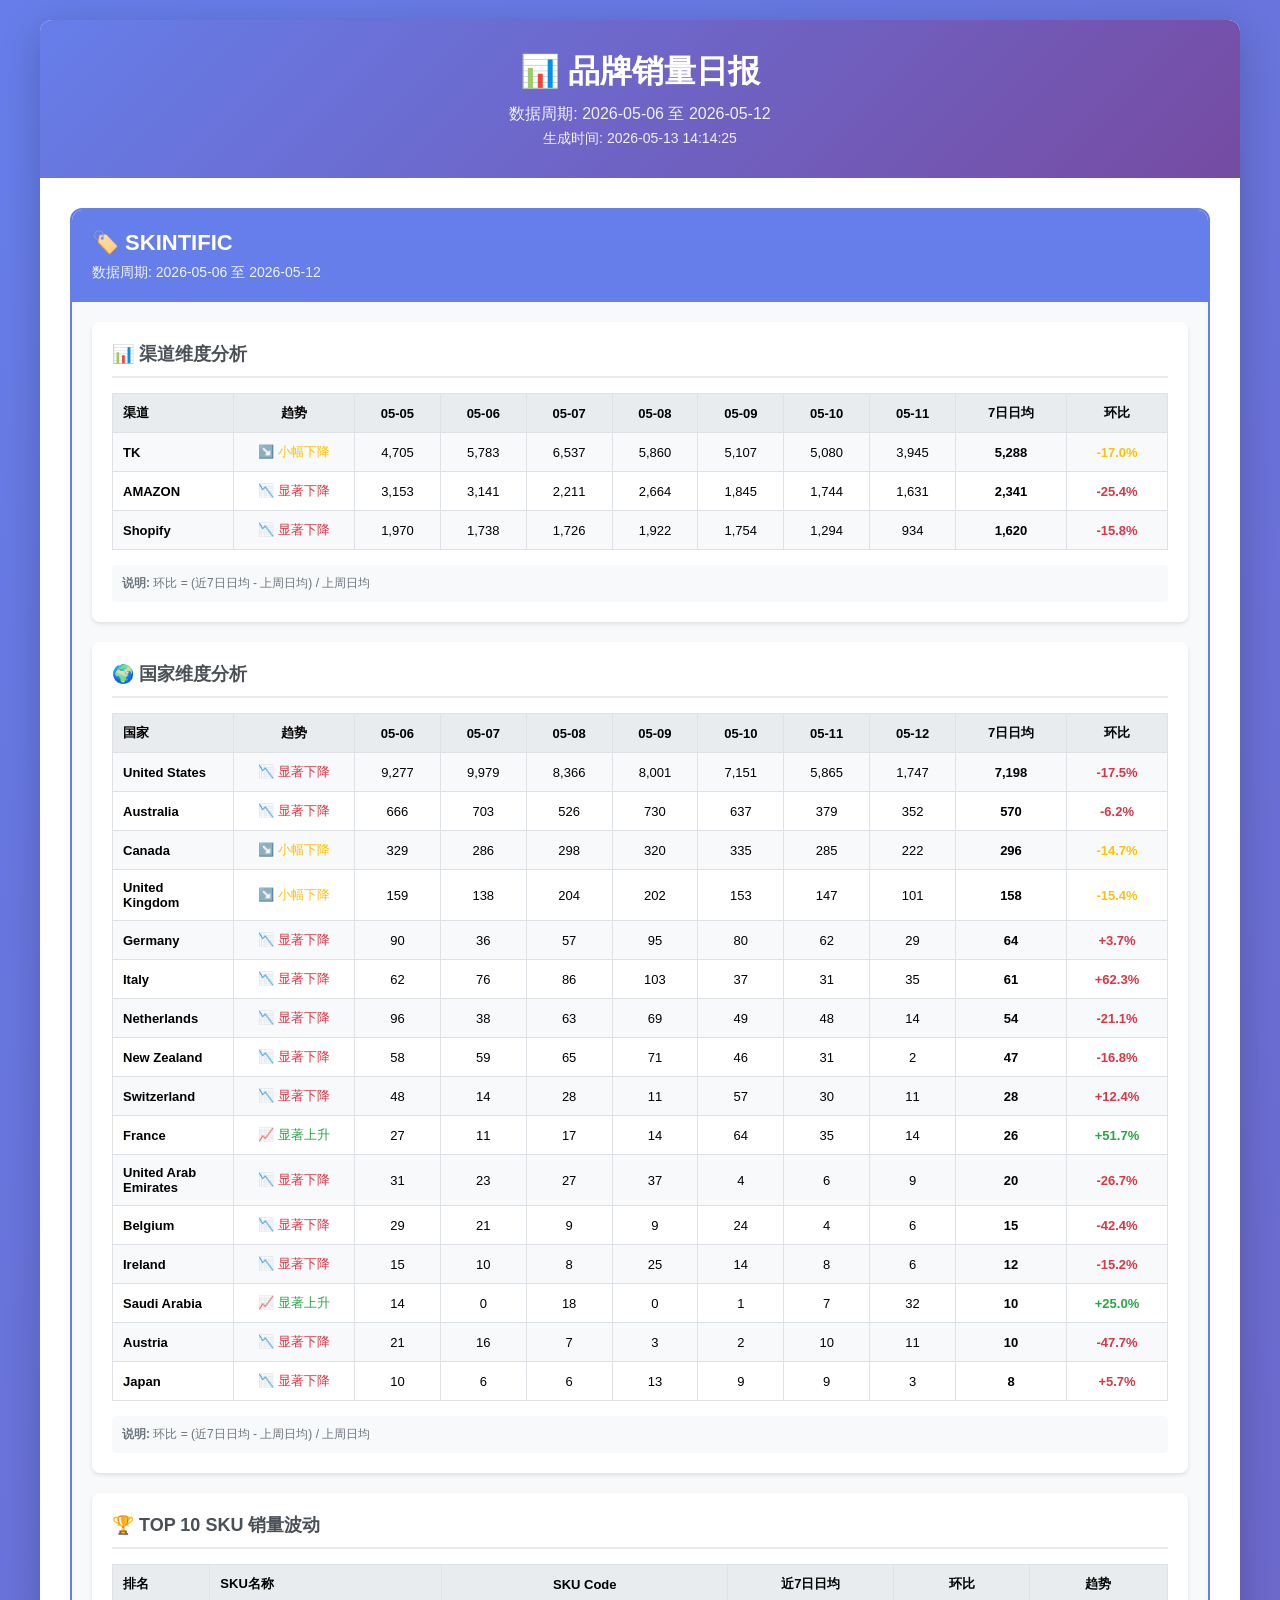
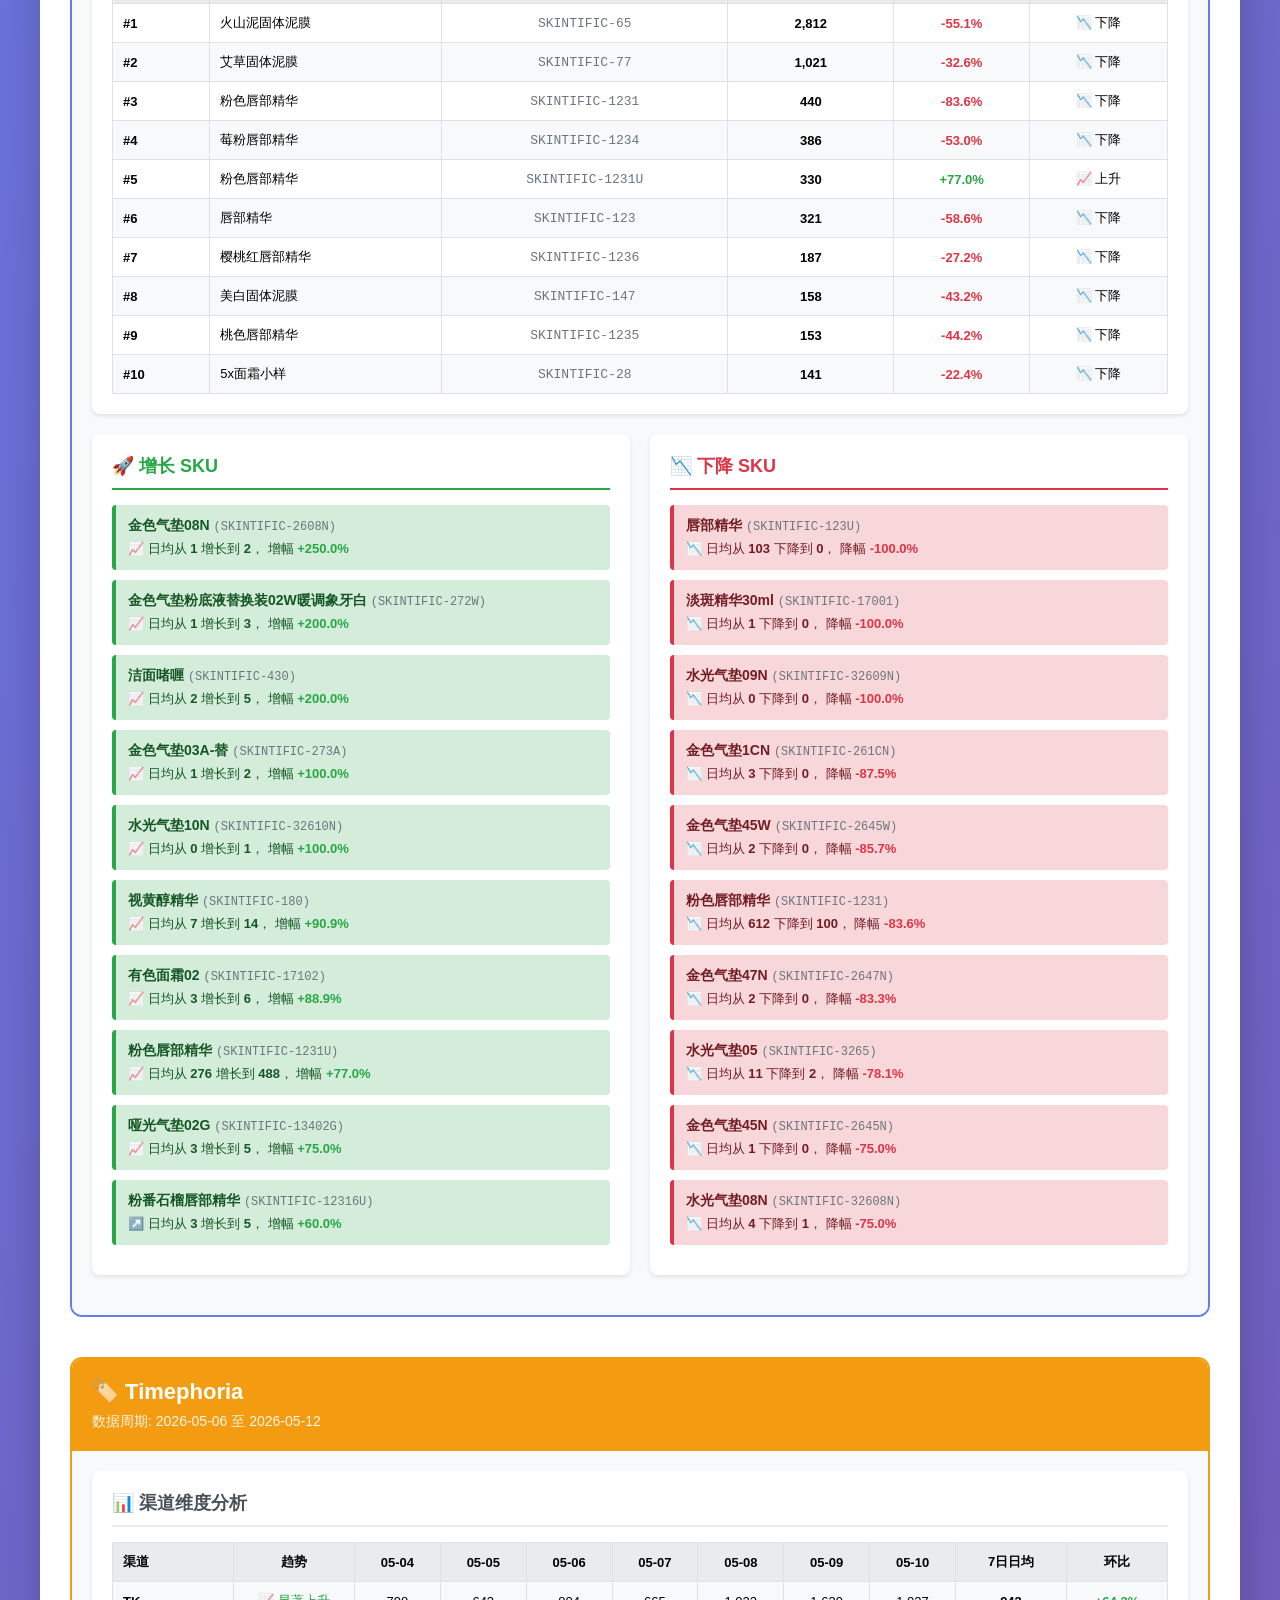
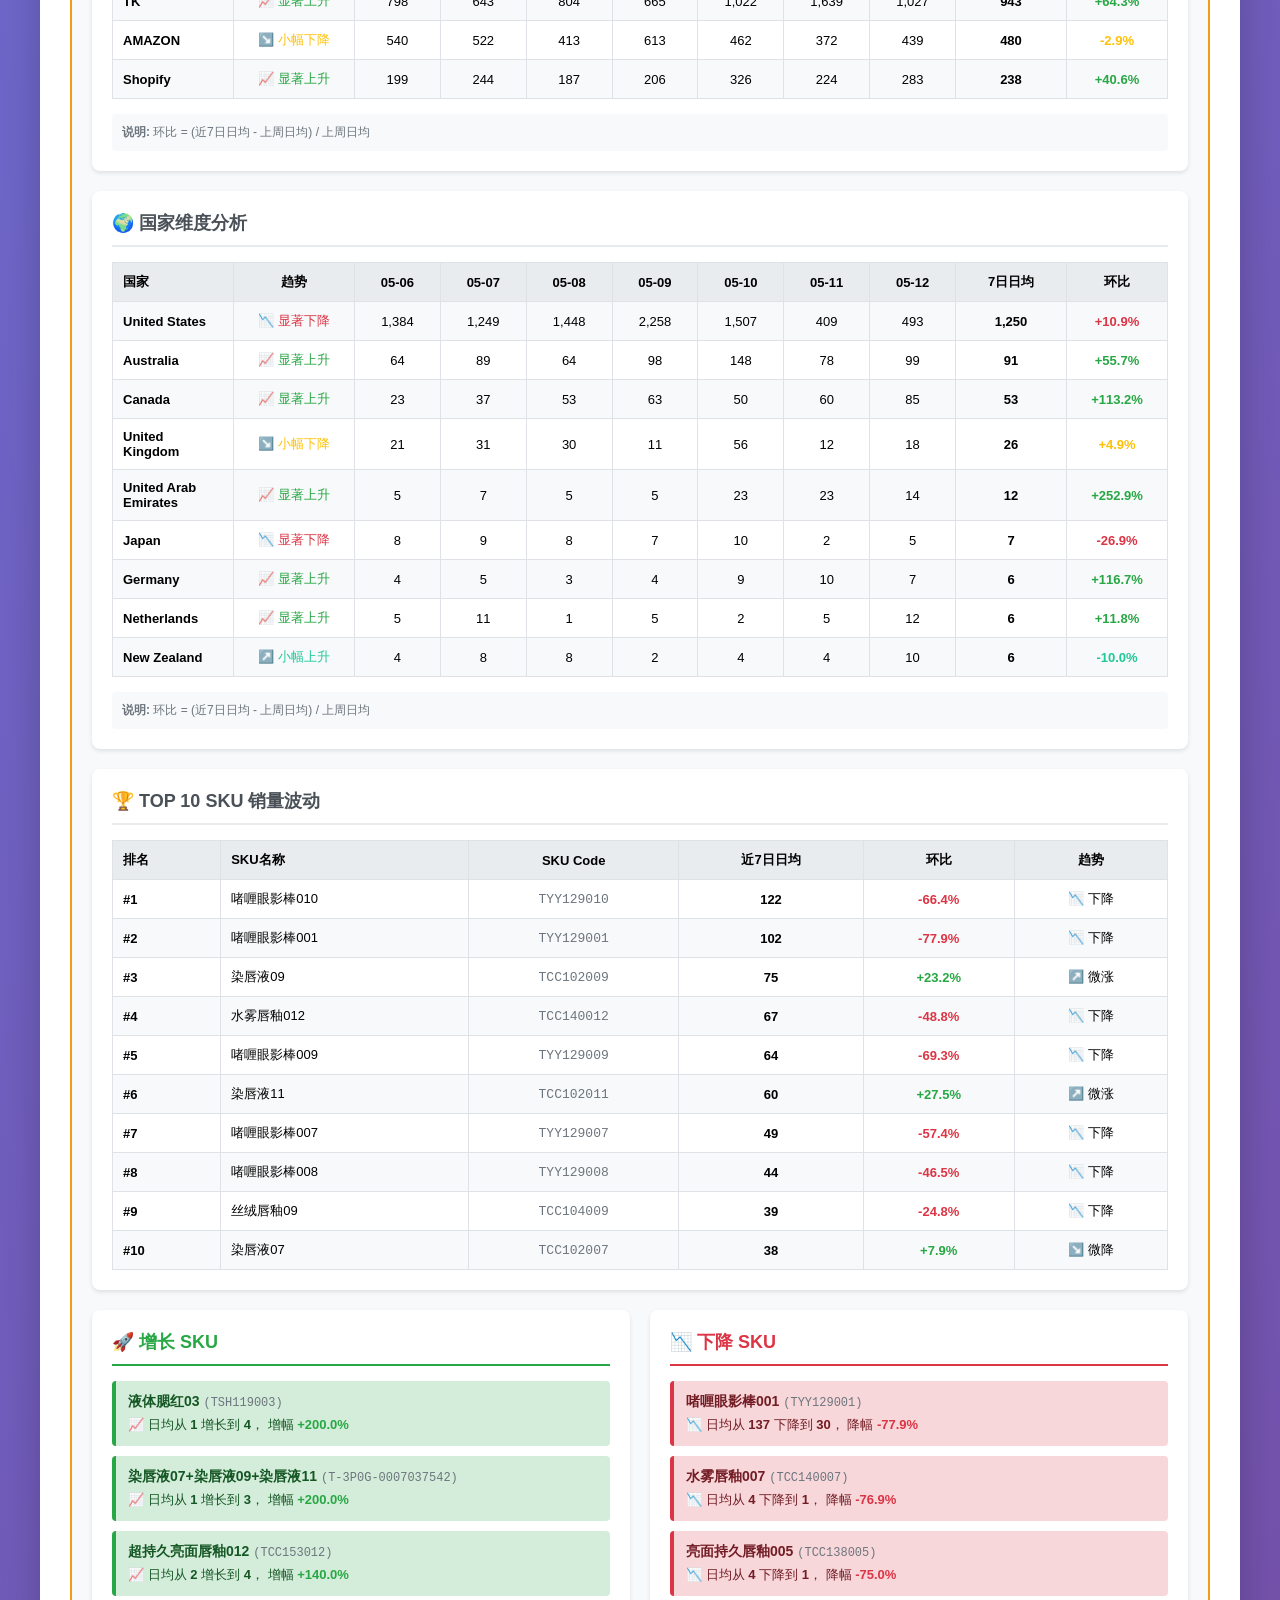
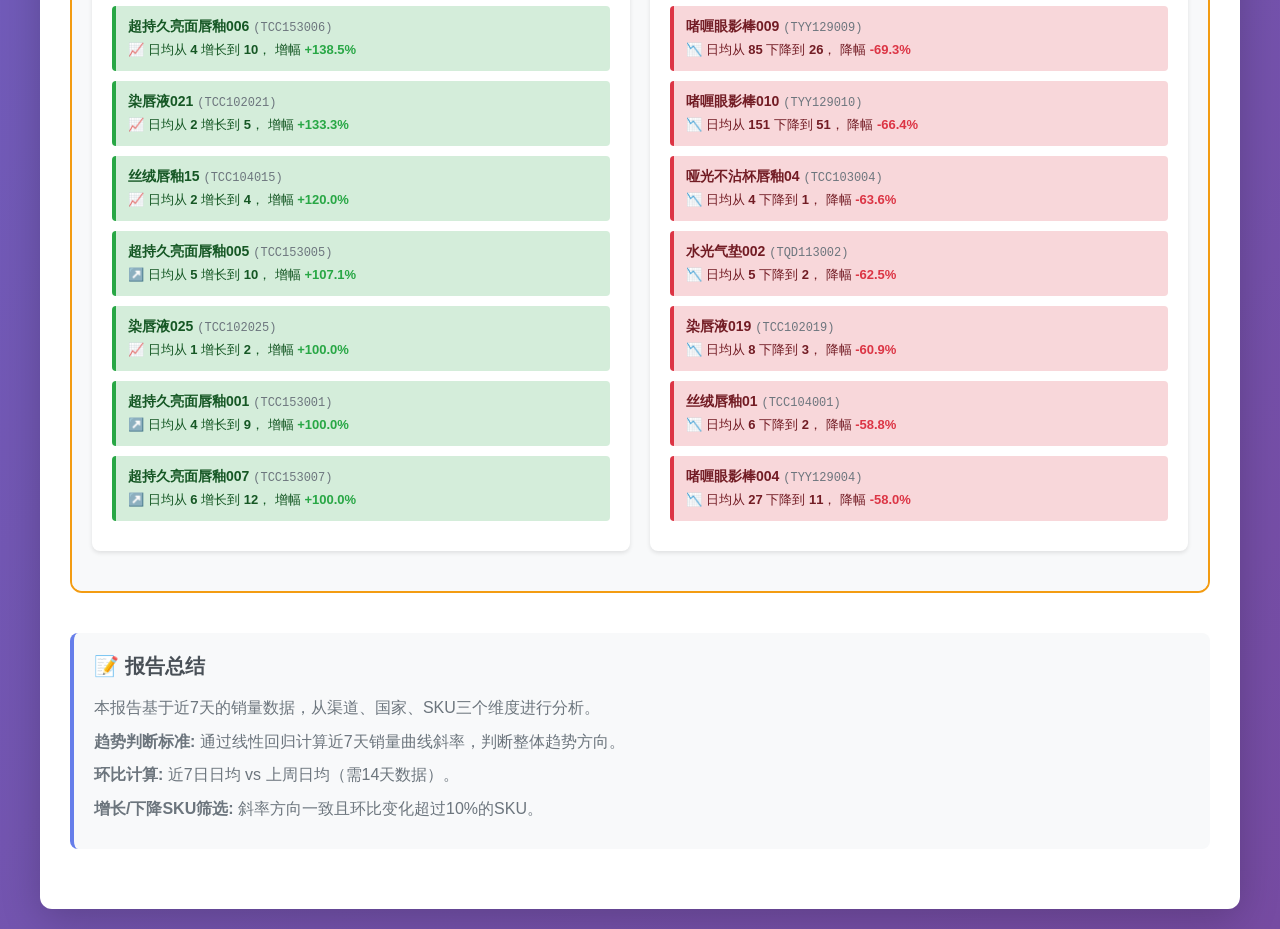
==== daily_report.html @ 5fb6b314 "Update: Daily sales report (2026-05-06 to 2026-05-12)" ====
<!DOCTYPE html>
<html lang="zh-CN">
<head>
    <meta charset="UTF-8">
    <meta name="viewport" content="width=device-width, initial-scale=1.0">
    <title>品牌销量日报 - 2026-05-12</title>
    <style>
        body {
            font-family: -apple-system, BlinkMacSystemFont, 'Segoe UI', Roboto, 'Helvetica Neue', Arial, sans-serif;
            margin: 0;
            padding: 20px;
            background: linear-gradient(135deg, #667eea 0%, #764ba2 100%);
            min-height: 100vh;
        }
        .container {
            max-width: 1200px;
            margin: 0 auto;
            background: white;
            border-radius: 12px;
            box-shadow: 0 10px 40px rgba(0,0,0,0.2);
            overflow: hidden;
        }
        .header {
            background: linear-gradient(135deg, #667eea 0%, #764ba2 100%);
            padding: 30px;
            color: white;
            text-align: center;
        }
        .header h1 {
            margin: 0;
            font-size: 32px;
            font-weight: 700;
        }
        .header p {
            margin: 10px 0 0 0;
            font-size: 16px;
            opacity: 0.9;
        }
        .content {
            padding: 30px;
        }
        .summary {
            background: #f8f9fa;
            padding: 20px;
            border-radius: 8px;
            margin-bottom: 30px;
            border-left: 4px solid #667eea;
        }
        .summary h3 {
            margin: 0 0 15px 0;
            color: #495057;
            font-size: 20px;
        }
        .summary p {
            margin: 8px 0;
            color: #6c757d;
            line-height: 1.6;
        }
    </style>
</head>
<body>
    <div class="container">
        <div class="header">
            <h1>📊 品牌销量日报</h1>
            <p>数据周期: 2026-05-06 至 2026-05-12</p>
            <p style="font-size: 14px; margin-top: 5px;">生成时间: 2026-05-13 14:14:25</p>
        </div>

        <div class="content">
    
    <div style="margin-bottom: 40px; border: 2px solid #667eea; border-radius: 12px; overflow: hidden;">
        <div style="background: #667eea; padding: 20px; color: white;">
            <h2 style="margin: 0; font-size: 22px;">🏷️ SKINTIFIC</h2>
            <p style="margin: 8px 0 0 0; opacity: 0.9; font-size: 14px;">数据周期: 2026-05-06 至 2026-05-12</p>
        </div>

        <div style="padding: 20px; background: #f8f9fa;">
    
            <div style="background: white; padding: 20px; border-radius: 8px; margin-bottom: 20px; box-shadow: 0 2px 4px rgba(0,0,0,0.1);">
                <h3 style="margin: 0 0 15px 0; color: #495057; font-size: 18px; border-bottom: 2px solid #e9ecef; padding-bottom: 10px;">
                    📊 渠道维度分析
                </h3>

                <table style="width: 100%; border-collapse: collapse; font-size: 13px; margin-bottom: 15px;">
                    <thead>
                        <tr style="background: #e9ecef;">
                            <th style="padding: 10px; text-align: left; border: 1px solid #dee2e6; width: 100px;">渠道</th>
                            <th style="padding: 10px; text-align: center; border: 1px solid #dee2e6; width: 100px;">趋势</th>
        <th style="padding: 10px; text-align: center; border: 1px solid #dee2e6;">05-05</th><th style="padding: 10px; text-align: center; border: 1px solid #dee2e6;">05-06</th><th style="padding: 10px; text-align: center; border: 1px solid #dee2e6;">05-07</th><th style="padding: 10px; text-align: center; border: 1px solid #dee2e6;">05-08</th><th style="padding: 10px; text-align: center; border: 1px solid #dee2e6;">05-09</th><th style="padding: 10px; text-align: center; border: 1px solid #dee2e6;">05-10</th><th style="padding: 10px; text-align: center; border: 1px solid #dee2e6;">05-11</th>
                            <th style="padding: 10px; text-align: center; border: 1px solid #dee2e6; width: 90px;">7日日均</th>
                            <th style="padding: 10px; text-align: center; border: 1px solid #dee2e6; width: 80px;">环比</th>
                        </tr>
                    </thead>
                    <tbody>
        
                        <tr style="background: #f8f9fa;">
                            <td style="padding: 10px; border: 1px solid #dee2e6; font-weight: bold;">TK</td>
                            <td style="padding: 10px; text-align: center; border: 1px solid #dee2e6; color: #ffc107;">↘️ 小幅下降</td>
            <td style="padding: 10px; text-align: center; border: 1px solid #dee2e6;">4,705</td><td style="padding: 10px; text-align: center; border: 1px solid #dee2e6;">5,783</td><td style="padding: 10px; text-align: center; border: 1px solid #dee2e6;">6,537</td><td style="padding: 10px; text-align: center; border: 1px solid #dee2e6;">5,860</td><td style="padding: 10px; text-align: center; border: 1px solid #dee2e6;">5,107</td><td style="padding: 10px; text-align: center; border: 1px solid #dee2e6;">5,080</td><td style="padding: 10px; text-align: center; border: 1px solid #dee2e6;">3,945</td>
                            <td style="padding: 10px; text-align: center; border: 1px solid #dee2e6; font-weight: bold;">5,288</td>
                            <td style="padding: 10px; text-align: center; border: 1px solid #dee2e6; color: #ffc107; font-weight: bold;">-17.0%</td>
                        </tr>
            
                        <tr style="background: white;">
                            <td style="padding: 10px; border: 1px solid #dee2e6; font-weight: bold;">AMAZON</td>
                            <td style="padding: 10px; text-align: center; border: 1px solid #dee2e6; color: #dc3545;">📉 显著下降</td>
            <td style="padding: 10px; text-align: center; border: 1px solid #dee2e6;">3,153</td><td style="padding: 10px; text-align: center; border: 1px solid #dee2e6;">3,141</td><td style="padding: 10px; text-align: center; border: 1px solid #dee2e6;">2,211</td><td style="padding: 10px; text-align: center; border: 1px solid #dee2e6;">2,664</td><td style="padding: 10px; text-align: center; border: 1px solid #dee2e6;">1,845</td><td style="padding: 10px; text-align: center; border: 1px solid #dee2e6;">1,744</td><td style="padding: 10px; text-align: center; border: 1px solid #dee2e6;">1,631</td>
                            <td style="padding: 10px; text-align: center; border: 1px solid #dee2e6; font-weight: bold;">2,341</td>
                            <td style="padding: 10px; text-align: center; border: 1px solid #dee2e6; color: #dc3545; font-weight: bold;">-25.4%</td>
                        </tr>
            
                        <tr style="background: #f8f9fa;">
                            <td style="padding: 10px; border: 1px solid #dee2e6; font-weight: bold;">Shopify</td>
                            <td style="padding: 10px; text-align: center; border: 1px solid #dee2e6; color: #dc3545;">📉 显著下降</td>
            <td style="padding: 10px; text-align: center; border: 1px solid #dee2e6;">1,970</td><td style="padding: 10px; text-align: center; border: 1px solid #dee2e6;">1,738</td><td style="padding: 10px; text-align: center; border: 1px solid #dee2e6;">1,726</td><td style="padding: 10px; text-align: center; border: 1px solid #dee2e6;">1,922</td><td style="padding: 10px; text-align: center; border: 1px solid #dee2e6;">1,754</td><td style="padding: 10px; text-align: center; border: 1px solid #dee2e6;">1,294</td><td style="padding: 10px; text-align: center; border: 1px solid #dee2e6;">934</td>
                            <td style="padding: 10px; text-align: center; border: 1px solid #dee2e6; font-weight: bold;">1,620</td>
                            <td style="padding: 10px; text-align: center; border: 1px solid #dee2e6; color: #dc3545; font-weight: bold;">-15.8%</td>
                        </tr>
            
                    </tbody>
                </table>

                <div style="font-size: 12px; color: #6c757d; padding: 10px; background: #f8f9fa; border-radius: 4px;">
                    <strong>说明:</strong> 环比 = (近7日日均 - 上周日均) / 上周日均
                </div>
            </div>
        
            <div style="background: white; padding: 20px; border-radius: 8px; margin-bottom: 20px; box-shadow: 0 2px 4px rgba(0,0,0,0.1);">
                <h3 style="margin: 0 0 15px 0; color: #495057; font-size: 18px; border-bottom: 2px solid #e9ecef; padding-bottom: 10px;">
                    🌍 国家维度分析
                </h3>

                <table style="width: 100%; border-collapse: collapse; font-size: 13px; margin-bottom: 15px;">
                    <thead>
                        <tr style="background: #e9ecef;">
                            <th style="padding: 10px; text-align: left; border: 1px solid #dee2e6; width: 100px;">国家</th>
                            <th style="padding: 10px; text-align: center; border: 1px solid #dee2e6; width: 100px;">趋势</th>
        <th style="padding: 10px; text-align: center; border: 1px solid #dee2e6;">05-06</th><th style="padding: 10px; text-align: center; border: 1px solid #dee2e6;">05-07</th><th style="padding: 10px; text-align: center; border: 1px solid #dee2e6;">05-08</th><th style="padding: 10px; text-align: center; border: 1px solid #dee2e6;">05-09</th><th style="padding: 10px; text-align: center; border: 1px solid #dee2e6;">05-10</th><th style="padding: 10px; text-align: center; border: 1px solid #dee2e6;">05-11</th><th style="padding: 10px; text-align: center; border: 1px solid #dee2e6;">05-12</th>
                            <th style="padding: 10px; text-align: center; border: 1px solid #dee2e6; width: 90px;">7日日均</th>
                            <th style="padding: 10px; text-align: center; border: 1px solid #dee2e6; width: 80px;">环比</th>
                        </tr>
                    </thead>
                    <tbody>
        
                        <tr style="background: #f8f9fa;">
                            <td style="padding: 10px; border: 1px solid #dee2e6; font-weight: bold;">United States</td>
                            <td style="padding: 10px; text-align: center; border: 1px solid #dee2e6; color: #dc3545;">📉 显著下降</td>
            <td style="padding: 10px; text-align: center; border: 1px solid #dee2e6;">9,277</td><td style="padding: 10px; text-align: center; border: 1px solid #dee2e6;">9,979</td><td style="padding: 10px; text-align: center; border: 1px solid #dee2e6;">8,366</td><td style="padding: 10px; text-align: center; border: 1px solid #dee2e6;">8,001</td><td style="padding: 10px; text-align: center; border: 1px solid #dee2e6;">7,151</td><td style="padding: 10px; text-align: center; border: 1px solid #dee2e6;">5,865</td><td style="padding: 10px; text-align: center; border: 1px solid #dee2e6;">1,747</td>
                            <td style="padding: 10px; text-align: center; border: 1px solid #dee2e6; font-weight: bold;">7,198</td>
                            <td style="padding: 10px; text-align: center; border: 1px solid #dee2e6; color: #dc3545; font-weight: bold;">-17.5%</td>
                        </tr>
            
                        <tr style="background: white;">
                            <td style="padding: 10px; border: 1px solid #dee2e6; font-weight: bold;">Australia</td>
                            <td style="padding: 10px; text-align: center; border: 1px solid #dee2e6; color: #dc3545;">📉 显著下降</td>
            <td style="padding: 10px; text-align: center; border: 1px solid #dee2e6;">666</td><td style="padding: 10px; text-align: center; border: 1px solid #dee2e6;">703</td><td style="padding: 10px; text-align: center; border: 1px solid #dee2e6;">526</td><td style="padding: 10px; text-align: center; border: 1px solid #dee2e6;">730</td><td style="padding: 10px; text-align: center; border: 1px solid #dee2e6;">637</td><td style="padding: 10px; text-align: center; border: 1px solid #dee2e6;">379</td><td style="padding: 10px; text-align: center; border: 1px solid #dee2e6;">352</td>
                            <td style="padding: 10px; text-align: center; border: 1px solid #dee2e6; font-weight: bold;">570</td>
                            <td style="padding: 10px; text-align: center; border: 1px solid #dee2e6; color: #dc3545; font-weight: bold;">-6.2%</td>
                        </tr>
            
                        <tr style="background: #f8f9fa;">
                            <td style="padding: 10px; border: 1px solid #dee2e6; font-weight: bold;">Canada</td>
                            <td style="padding: 10px; text-align: center; border: 1px solid #dee2e6; color: #ffc107;">↘️ 小幅下降</td>
            <td style="padding: 10px; text-align: center; border: 1px solid #dee2e6;">329</td><td style="padding: 10px; text-align: center; border: 1px solid #dee2e6;">286</td><td style="padding: 10px; text-align: center; border: 1px solid #dee2e6;">298</td><td style="padding: 10px; text-align: center; border: 1px solid #dee2e6;">320</td><td style="padding: 10px; text-align: center; border: 1px solid #dee2e6;">335</td><td style="padding: 10px; text-align: center; border: 1px solid #dee2e6;">285</td><td style="padding: 10px; text-align: center; border: 1px solid #dee2e6;">222</td>
                            <td style="padding: 10px; text-align: center; border: 1px solid #dee2e6; font-weight: bold;">296</td>
                            <td style="padding: 10px; text-align: center; border: 1px solid #dee2e6; color: #ffc107; font-weight: bold;">-14.7%</td>
                        </tr>
            
                        <tr style="background: white;">
                            <td style="padding: 10px; border: 1px solid #dee2e6; font-weight: bold;">United Kingdom</td>
                            <td style="padding: 10px; text-align: center; border: 1px solid #dee2e6; color: #ffc107;">↘️ 小幅下降</td>
            <td style="padding: 10px; text-align: center; border: 1px solid #dee2e6;">159</td><td style="padding: 10px; text-align: center; border: 1px solid #dee2e6;">138</td><td style="padding: 10px; text-align: center; border: 1px solid #dee2e6;">204</td><td style="padding: 10px; text-align: center; border: 1px solid #dee2e6;">202</td><td style="padding: 10px; text-align: center; border: 1px solid #dee2e6;">153</td><td style="padding: 10px; text-align: center; border: 1px solid #dee2e6;">147</td><td style="padding: 10px; text-align: center; border: 1px solid #dee2e6;">101</td>
                            <td style="padding: 10px; text-align: center; border: 1px solid #dee2e6; font-weight: bold;">158</td>
                            <td style="padding: 10px; text-align: center; border: 1px solid #dee2e6; color: #ffc107; font-weight: bold;">-15.4%</td>
                        </tr>
            
                        <tr style="background: #f8f9fa;">
                            <td style="padding: 10px; border: 1px solid #dee2e6; font-weight: bold;">Germany</td>
                            <td style="padding: 10px; text-align: center; border: 1px solid #dee2e6; color: #dc3545;">📉 显著下降</td>
            <td style="padding: 10px; text-align: center; border: 1px solid #dee2e6;">90</td><td style="padding: 10px; text-align: center; border: 1px solid #dee2e6;">36</td><td style="padding: 10px; text-align: center; border: 1px solid #dee2e6;">57</td><td style="padding: 10px; text-align: center; border: 1px solid #dee2e6;">95</td><td style="padding: 10px; text-align: center; border: 1px solid #dee2e6;">80</td><td style="padding: 10px; text-align: center; border: 1px solid #dee2e6;">62</td><td style="padding: 10px; text-align: center; border: 1px solid #dee2e6;">29</td>
                            <td style="padding: 10px; text-align: center; border: 1px solid #dee2e6; font-weight: bold;">64</td>
                            <td style="padding: 10px; text-align: center; border: 1px solid #dee2e6; color: #dc3545; font-weight: bold;">+3.7%</td>
                        </tr>
            
                        <tr style="background: white;">
                            <td style="padding: 10px; border: 1px solid #dee2e6; font-weight: bold;">Italy</td>
                            <td style="padding: 10px; text-align: center; border: 1px solid #dee2e6; color: #dc3545;">📉 显著下降</td>
            <td style="padding: 10px; text-align: center; border: 1px solid #dee2e6;">62</td><td style="padding: 10px; text-align: center; border: 1px solid #dee2e6;">76</td><td style="padding: 10px; text-align: center; border: 1px solid #dee2e6;">86</td><td style="padding: 10px; text-align: center; border: 1px solid #dee2e6;">103</td><td style="padding: 10px; text-align: center; border: 1px solid #dee2e6;">37</td><td style="padding: 10px; text-align: center; border: 1px solid #dee2e6;">31</td><td style="padding: 10px; text-align: center; border: 1px solid #dee2e6;">35</td>
                            <td style="padding: 10px; text-align: center; border: 1px solid #dee2e6; font-weight: bold;">61</td>
                            <td style="padding: 10px; text-align: center; border: 1px solid #dee2e6; color: #dc3545; font-weight: bold;">+62.3%</td>
                        </tr>
            
                        <tr style="background: #f8f9fa;">
                            <td style="padding: 10px; border: 1px solid #dee2e6; font-weight: bold;">Netherlands</td>
                            <td style="padding: 10px; text-align: center; border: 1px solid #dee2e6; color: #dc3545;">📉 显著下降</td>
            <td style="padding: 10px; text-align: center; border: 1px solid #dee2e6;">96</td><td style="padding: 10px; text-align: center; border: 1px solid #dee2e6;">38</td><td style="padding: 10px; text-align: center; border: 1px solid #dee2e6;">63</td><td style="padding: 10px; text-align: center; border: 1px solid #dee2e6;">69</td><td style="padding: 10px; text-align: center; border: 1px solid #dee2e6;">49</td><td style="padding: 10px; text-align: center; border: 1px solid #dee2e6;">48</td><td style="padding: 10px; text-align: center; border: 1px solid #dee2e6;">14</td>
                            <td style="padding: 10px; text-align: center; border: 1px solid #dee2e6; font-weight: bold;">54</td>
                            <td style="padding: 10px; text-align: center; border: 1px solid #dee2e6; color: #dc3545; font-weight: bold;">-21.1%</td>
                        </tr>
            
                        <tr style="background: white;">
                            <td style="padding: 10px; border: 1px solid #dee2e6; font-weight: bold;">New Zealand</td>
                            <td style="padding: 10px; text-align: center; border: 1px solid #dee2e6; color: #dc3545;">📉 显著下降</td>
            <td style="padding: 10px; text-align: center; border: 1px solid #dee2e6;">58</td><td style="padding: 10px; text-align: center; border: 1px solid #dee2e6;">59</td><td style="padding: 10px; text-align: center; border: 1px solid #dee2e6;">65</td><td style="padding: 10px; text-align: center; border: 1px solid #dee2e6;">71</td><td style="padding: 10px; text-align: center; border: 1px solid #dee2e6;">46</td><td style="padding: 10px; text-align: center; border: 1px solid #dee2e6;">31</td><td style="padding: 10px; text-align: center; border: 1px solid #dee2e6;">2</td>
                            <td style="padding: 10px; text-align: center; border: 1px solid #dee2e6; font-weight: bold;">47</td>
                            <td style="padding: 10px; text-align: center; border: 1px solid #dee2e6; color: #dc3545; font-weight: bold;">-16.8%</td>
                        </tr>
            
                        <tr style="background: #f8f9fa;">
                            <td style="padding: 10px; border: 1px solid #dee2e6; font-weight: bold;">Switzerland</td>
                            <td style="padding: 10px; text-align: center; border: 1px solid #dee2e6; color: #dc3545;">📉 显著下降</td>
            <td style="padding: 10px; text-align: center; border: 1px solid #dee2e6;">48</td><td style="padding: 10px; text-align: center; border: 1px solid #dee2e6;">14</td><td style="padding: 10px; text-align: center; border: 1px solid #dee2e6;">28</td><td style="padding: 10px; text-align: center; border: 1px solid #dee2e6;">11</td><td style="padding: 10px; text-align: center; border: 1px solid #dee2e6;">57</td><td style="padding: 10px; text-align: center; border: 1px solid #dee2e6;">30</td><td style="padding: 10px; text-align: center; border: 1px solid #dee2e6;">11</td>
                            <td style="padding: 10px; text-align: center; border: 1px solid #dee2e6; font-weight: bold;">28</td>
                            <td style="padding: 10px; text-align: center; border: 1px solid #dee2e6; color: #dc3545; font-weight: bold;">+12.4%</td>
                        </tr>
            
                        <tr style="background: white;">
                            <td style="padding: 10px; border: 1px solid #dee2e6; font-weight: bold;">France</td>
                            <td style="padding: 10px; text-align: center; border: 1px solid #dee2e6; color: #28a745;">📈 显著上升</td>
            <td style="padding: 10px; text-align: center; border: 1px solid #dee2e6;">27</td><td style="padding: 10px; text-align: center; border: 1px solid #dee2e6;">11</td><td style="padding: 10px; text-align: center; border: 1px solid #dee2e6;">17</td><td style="padding: 10px; text-align: center; border: 1px solid #dee2e6;">14</td><td style="padding: 10px; text-align: center; border: 1px solid #dee2e6;">64</td><td style="padding: 10px; text-align: center; border: 1px solid #dee2e6;">35</td><td style="padding: 10px; text-align: center; border: 1px solid #dee2e6;">14</td>
                            <td style="padding: 10px; text-align: center; border: 1px solid #dee2e6; font-weight: bold;">26</td>
                            <td style="padding: 10px; text-align: center; border: 1px solid #dee2e6; color: #28a745; font-weight: bold;">+51.7%</td>
                        </tr>
            
                        <tr style="background: #f8f9fa;">
                            <td style="padding: 10px; border: 1px solid #dee2e6; font-weight: bold;">United Arab Emirates</td>
                            <td style="padding: 10px; text-align: center; border: 1px solid #dee2e6; color: #dc3545;">📉 显著下降</td>
            <td style="padding: 10px; text-align: center; border: 1px solid #dee2e6;">31</td><td style="padding: 10px; text-align: center; border: 1px solid #dee2e6;">23</td><td style="padding: 10px; text-align: center; border: 1px solid #dee2e6;">27</td><td style="padding: 10px; text-align: center; border: 1px solid #dee2e6;">37</td><td style="padding: 10px; text-align: center; border: 1px solid #dee2e6;">4</td><td style="padding: 10px; text-align: center; border: 1px solid #dee2e6;">6</td><td style="padding: 10px; text-align: center; border: 1px solid #dee2e6;">9</td>
                            <td style="padding: 10px; text-align: center; border: 1px solid #dee2e6; font-weight: bold;">20</td>
                            <td style="padding: 10px; text-align: center; border: 1px solid #dee2e6; color: #dc3545; font-weight: bold;">-26.7%</td>
                        </tr>
            
                        <tr style="background: white;">
                            <td style="padding: 10px; border: 1px solid #dee2e6; font-weight: bold;">Belgium</td>
                            <td style="padding: 10px; text-align: center; border: 1px solid #dee2e6; color: #dc3545;">📉 显著下降</td>
            <td style="padding: 10px; text-align: center; border: 1px solid #dee2e6;">29</td><td style="padding: 10px; text-align: center; border: 1px solid #dee2e6;">21</td><td style="padding: 10px; text-align: center; border: 1px solid #dee2e6;">9</td><td style="padding: 10px; text-align: center; border: 1px solid #dee2e6;">9</td><td style="padding: 10px; text-align: center; border: 1px solid #dee2e6;">24</td><td style="padding: 10px; text-align: center; border: 1px solid #dee2e6;">4</td><td style="padding: 10px; text-align: center; border: 1px solid #dee2e6;">6</td>
                            <td style="padding: 10px; text-align: center; border: 1px solid #dee2e6; font-weight: bold;">15</td>
                            <td style="padding: 10px; text-align: center; border: 1px solid #dee2e6; color: #dc3545; font-weight: bold;">-42.4%</td>
                        </tr>
            
                        <tr style="background: #f8f9fa;">
                            <td style="padding: 10px; border: 1px solid #dee2e6; font-weight: bold;">Ireland</td>
                            <td style="padding: 10px; text-align: center; border: 1px solid #dee2e6; color: #dc3545;">📉 显著下降</td>
            <td style="padding: 10px; text-align: center; border: 1px solid #dee2e6;">15</td><td style="padding: 10px; text-align: center; border: 1px solid #dee2e6;">10</td><td style="padding: 10px; text-align: center; border: 1px solid #dee2e6;">8</td><td style="padding: 10px; text-align: center; border: 1px solid #dee2e6;">25</td><td style="padding: 10px; text-align: center; border: 1px solid #dee2e6;">14</td><td style="padding: 10px; text-align: center; border: 1px solid #dee2e6;">8</td><td style="padding: 10px; text-align: center; border: 1px solid #dee2e6;">6</td>
                            <td style="padding: 10px; text-align: center; border: 1px solid #dee2e6; font-weight: bold;">12</td>
                            <td style="padding: 10px; text-align: center; border: 1px solid #dee2e6; color: #dc3545; font-weight: bold;">-15.2%</td>
                        </tr>
            
                        <tr style="background: white;">
                            <td style="padding: 10px; border: 1px solid #dee2e6; font-weight: bold;">Saudi Arabia</td>
                            <td style="padding: 10px; text-align: center; border: 1px solid #dee2e6; color: #28a745;">📈 显著上升</td>
            <td style="padding: 10px; text-align: center; border: 1px solid #dee2e6;">14</td><td style="padding: 10px; text-align: center; border: 1px solid #dee2e6;">0</td><td style="padding: 10px; text-align: center; border: 1px solid #dee2e6;">18</td><td style="padding: 10px; text-align: center; border: 1px solid #dee2e6;">0</td><td style="padding: 10px; text-align: center; border: 1px solid #dee2e6;">1</td><td style="padding: 10px; text-align: center; border: 1px solid #dee2e6;">7</td><td style="padding: 10px; text-align: center; border: 1px solid #dee2e6;">32</td>
                            <td style="padding: 10px; text-align: center; border: 1px solid #dee2e6; font-weight: bold;">10</td>
                            <td style="padding: 10px; text-align: center; border: 1px solid #dee2e6; color: #28a745; font-weight: bold;">+25.0%</td>
                        </tr>
            
                        <tr style="background: #f8f9fa;">
                            <td style="padding: 10px; border: 1px solid #dee2e6; font-weight: bold;">Austria</td>
                            <td style="padding: 10px; text-align: center; border: 1px solid #dee2e6; color: #dc3545;">📉 显著下降</td>
            <td style="padding: 10px; text-align: center; border: 1px solid #dee2e6;">21</td><td style="padding: 10px; text-align: center; border: 1px solid #dee2e6;">16</td><td style="padding: 10px; text-align: center; border: 1px solid #dee2e6;">7</td><td style="padding: 10px; text-align: center; border: 1px solid #dee2e6;">3</td><td style="padding: 10px; text-align: center; border: 1px solid #dee2e6;">2</td><td style="padding: 10px; text-align: center; border: 1px solid #dee2e6;">10</td><td style="padding: 10px; text-align: center; border: 1px solid #dee2e6;">11</td>
                            <td style="padding: 10px; text-align: center; border: 1px solid #dee2e6; font-weight: bold;">10</td>
                            <td style="padding: 10px; text-align: center; border: 1px solid #dee2e6; color: #dc3545; font-weight: bold;">-47.7%</td>
                        </tr>
            
                        <tr style="background: white;">
                            <td style="padding: 10px; border: 1px solid #dee2e6; font-weight: bold;">Japan</td>
                            <td style="padding: 10px; text-align: center; border: 1px solid #dee2e6; color: #dc3545;">📉 显著下降</td>
            <td style="padding: 10px; text-align: center; border: 1px solid #dee2e6;">10</td><td style="padding: 10px; text-align: center; border: 1px solid #dee2e6;">6</td><td style="padding: 10px; text-align: center; border: 1px solid #dee2e6;">6</td><td style="padding: 10px; text-align: center; border: 1px solid #dee2e6;">13</td><td style="padding: 10px; text-align: center; border: 1px solid #dee2e6;">9</td><td style="padding: 10px; text-align: center; border: 1px solid #dee2e6;">9</td><td style="padding: 10px; text-align: center; border: 1px solid #dee2e6;">3</td>
                            <td style="padding: 10px; text-align: center; border: 1px solid #dee2e6; font-weight: bold;">8</td>
                            <td style="padding: 10px; text-align: center; border: 1px solid #dee2e6; color: #dc3545; font-weight: bold;">+5.7%</td>
                        </tr>
            
                    </tbody>
                </table>

                <div style="font-size: 12px; color: #6c757d; padding: 10px; background: #f8f9fa; border-radius: 4px;">
                    <strong>说明:</strong> 环比 = (近7日日均 - 上周日均) / 上周日均
                </div>
            </div>
        
            <div style="background: white; padding: 20px; border-radius: 8px; margin-bottom: 20px; box-shadow: 0 2px 4px rgba(0,0,0,0.1);">
                <h3 style="margin: 0 0 15px 0; color: #495057; font-size: 18px; border-bottom: 2px solid #e9ecef; padding-bottom: 10px;">
                    🏆 TOP 10 SKU 销量波动
                </h3>

                <table style="width: 100%; border-collapse: collapse; font-size: 13px;">
                    <thead>
                        <tr style="background: #e9ecef;">
                            <th style="padding: 10px; text-align: left; border: 1px solid #dee2e6;">排名</th>
                            <th style="padding: 10px; text-align: left; border: 1px solid #dee2e6;">SKU名称</th>
                            <th style="padding: 10px; text-align: center; border: 1px solid #dee2e6;">SKU Code</th>
                            <th style="padding: 10px; text-align: center; border: 1px solid #dee2e6;">近7日日均</th>
                            <th style="padding: 10px; text-align: center; border: 1px solid #dee2e6;">环比</th>
                            <th style="padding: 10px; text-align: center; border: 1px solid #dee2e6;">趋势</th>
                        </tr>
                    </thead>
                    <tbody>
    
                        <tr style="background: white;">
                            <td style="padding: 10px; border: 1px solid #dee2e6; font-weight: bold;">#1</td>
                            <td style="padding: 10px; border: 1px solid #dee2e6;">火山泥固体泥膜</td>
                            <td style="padding: 10px; text-align: center; border: 1px solid #dee2e6; font-family: monospace; color: #6c757d;">SKINTIFIC-65</td>
                            <td style="padding: 10px; text-align: center; border: 1px solid #dee2e6; font-weight: bold;">2,812</td>
                            <td style="padding: 10px; text-align: center; border: 1px solid #dee2e6; color: #dc3545; font-weight: bold;">-55.1%</td>
                            <td style="padding: 10px; text-align: center; border: 1px solid #dee2e6;">📉 下降</td>
                        </tr>
        
                        <tr style="background: #f8f9fa;">
                            <td style="padding: 10px; border: 1px solid #dee2e6; font-weight: bold;">#2</td>
                            <td style="padding: 10px; border: 1px solid #dee2e6;">艾草固体泥膜</td>
                            <td style="padding: 10px; text-align: center; border: 1px solid #dee2e6; font-family: monospace; color: #6c757d;">SKINTIFIC-77</td>
                            <td style="padding: 10px; text-align: center; border: 1px solid #dee2e6; font-weight: bold;">1,021</td>
                            <td style="padding: 10px; text-align: center; border: 1px solid #dee2e6; color: #dc3545; font-weight: bold;">-32.6%</td>
                            <td style="padding: 10px; text-align: center; border: 1px solid #dee2e6;">📉 下降</td>
                        </tr>
        
                        <tr style="background: white;">
                            <td style="padding: 10px; border: 1px solid #dee2e6; font-weight: bold;">#3</td>
                            <td style="padding: 10px; border: 1px solid #dee2e6;">粉色唇部精华</td>
                            <td style="padding: 10px; text-align: center; border: 1px solid #dee2e6; font-family: monospace; color: #6c757d;">SKINTIFIC-1231</td>
                            <td style="padding: 10px; text-align: center; border: 1px solid #dee2e6; font-weight: bold;">440</td>
                            <td style="padding: 10px; text-align: center; border: 1px solid #dee2e6; color: #dc3545; font-weight: bold;">-83.6%</td>
                            <td style="padding: 10px; text-align: center; border: 1px solid #dee2e6;">📉 下降</td>
                        </tr>
        
                        <tr style="background: #f8f9fa;">
                            <td style="padding: 10px; border: 1px solid #dee2e6; font-weight: bold;">#4</td>
                            <td style="padding: 10px; border: 1px solid #dee2e6;">莓粉唇部精华</td>
                            <td style="padding: 10px; text-align: center; border: 1px solid #dee2e6; font-family: monospace; color: #6c757d;">SKINTIFIC-1234</td>
                            <td style="padding: 10px; text-align: center; border: 1px solid #dee2e6; font-weight: bold;">386</td>
                            <td style="padding: 10px; text-align: center; border: 1px solid #dee2e6; color: #dc3545; font-weight: bold;">-53.0%</td>
                            <td style="padding: 10px; text-align: center; border: 1px solid #dee2e6;">📉 下降</td>
                        </tr>
        
                        <tr style="background: white;">
                            <td style="padding: 10px; border: 1px solid #dee2e6; font-weight: bold;">#5</td>
                            <td style="padding: 10px; border: 1px solid #dee2e6;">粉色唇部精华</td>
                            <td style="padding: 10px; text-align: center; border: 1px solid #dee2e6; font-family: monospace; color: #6c757d;">SKINTIFIC-1231U</td>
                            <td style="padding: 10px; text-align: center; border: 1px solid #dee2e6; font-weight: bold;">330</td>
                            <td style="padding: 10px; text-align: center; border: 1px solid #dee2e6; color: #28a745; font-weight: bold;">+77.0%</td>
                            <td style="padding: 10px; text-align: center; border: 1px solid #dee2e6;">📈 上升</td>
                        </tr>
        
                        <tr style="background: #f8f9fa;">
                            <td style="padding: 10px; border: 1px solid #dee2e6; font-weight: bold;">#6</td>
                            <td style="padding: 10px; border: 1px solid #dee2e6;">唇部精华</td>
                            <td style="padding: 10px; text-align: center; border: 1px solid #dee2e6; font-family: monospace; color: #6c757d;">SKINTIFIC-123</td>
                            <td style="padding: 10px; text-align: center; border: 1px solid #dee2e6; font-weight: bold;">321</td>
                            <td style="padding: 10px; text-align: center; border: 1px solid #dee2e6; color: #dc3545; font-weight: bold;">-58.6%</td>
                            <td style="padding: 10px; text-align: center; border: 1px solid #dee2e6;">📉 下降</td>
                        </tr>
        
                        <tr style="background: white;">
                            <td style="padding: 10px; border: 1px solid #dee2e6; font-weight: bold;">#7</td>
                            <td style="padding: 10px; border: 1px solid #dee2e6;">樱桃红唇部精华</td>
                            <td style="padding: 10px; text-align: center; border: 1px solid #dee2e6; font-family: monospace; color: #6c757d;">SKINTIFIC-1236</td>
                            <td style="padding: 10px; text-align: center; border: 1px solid #dee2e6; font-weight: bold;">187</td>
                            <td style="padding: 10px; text-align: center; border: 1px solid #dee2e6; color: #dc3545; font-weight: bold;">-27.2%</td>
                            <td style="padding: 10px; text-align: center; border: 1px solid #dee2e6;">📉 下降</td>
                        </tr>
        
                        <tr style="background: #f8f9fa;">
                            <td style="padding: 10px; border: 1px solid #dee2e6; font-weight: bold;">#8</td>
                            <td style="padding: 10px; border: 1px solid #dee2e6;">美白固体泥膜</td>
                            <td style="padding: 10px; text-align: center; border: 1px solid #dee2e6; font-family: monospace; color: #6c757d;">SKINTIFIC-147</td>
                            <td style="padding: 10px; text-align: center; border: 1px solid #dee2e6; font-weight: bold;">158</td>
                            <td style="padding: 10px; text-align: center; border: 1px solid #dee2e6; color: #dc3545; font-weight: bold;">-43.2%</td>
                            <td style="padding: 10px; text-align: center; border: 1px solid #dee2e6;">📉 下降</td>
                        </tr>
        
                        <tr style="background: white;">
                            <td style="padding: 10px; border: 1px solid #dee2e6; font-weight: bold;">#9</td>
                            <td style="padding: 10px; border: 1px solid #dee2e6;">桃色唇部精华</td>
                            <td style="padding: 10px; text-align: center; border: 1px solid #dee2e6; font-family: monospace; color: #6c757d;">SKINTIFIC-1235</td>
                            <td style="padding: 10px; text-align: center; border: 1px solid #dee2e6; font-weight: bold;">153</td>
                            <td style="padding: 10px; text-align: center; border: 1px solid #dee2e6; color: #dc3545; font-weight: bold;">-44.2%</td>
                            <td style="padding: 10px; text-align: center; border: 1px solid #dee2e6;">📉 下降</td>
                        </tr>
        
                        <tr style="background: #f8f9fa;">
                            <td style="padding: 10px; border: 1px solid #dee2e6; font-weight: bold;">#10</td>
                            <td style="padding: 10px; border: 1px solid #dee2e6;">5x面霜小样</td>
                            <td style="padding: 10px; text-align: center; border: 1px solid #dee2e6; font-family: monospace; color: #6c757d;">SKINTIFIC-28</td>
                            <td style="padding: 10px; text-align: center; border: 1px solid #dee2e6; font-weight: bold;">141</td>
                            <td style="padding: 10px; text-align: center; border: 1px solid #dee2e6; color: #dc3545; font-weight: bold;">-22.4%</td>
                            <td style="padding: 10px; text-align: center; border: 1px solid #dee2e6;">📉 下降</td>
                        </tr>
        
                    </tbody>
                </table>
            </div>
    
            <div style="display: flex; gap: 20px; margin-bottom: 20px;">
        
                <div style="flex: 1; background: white; padding: 20px; border-radius: 8px; box-shadow: 0 2px 4px rgba(0,0,0,0.1);">
                    <h3 style="margin: 0 0 15px 0; color: #28a745; font-size: 18px; border-bottom: 2px solid #28a745; padding-bottom: 10px;">
                        🚀 增长 SKU
                    </h3>
        
                    <div style="padding: 12px; margin-bottom: 10px; background: #d4edda; border-left: 4px solid #28a745; border-radius: 4px;">
                        <div style="font-size: 14px; color: #155724; margin-bottom: 5px;">
                            <strong>金色气垫08N</strong>
                            <span style="font-family: monospace; color: #6c757d; font-size: 12px;">(SKINTIFIC-2608N)</span>
                        </div>
                        <div style="font-size: 13px; color: #155724;">
                            📈 日均从 <strong>1</strong> 增长到 <strong>2</strong>，
                            增幅 <strong style="color: #28a745;">+250.0%</strong>
                        </div>
                    </div>
                
                    <div style="padding: 12px; margin-bottom: 10px; background: #d4edda; border-left: 4px solid #28a745; border-radius: 4px;">
                        <div style="font-size: 14px; color: #155724; margin-bottom: 5px;">
                            <strong>金色气垫粉底液替换装02W暖调象牙白</strong>
                            <span style="font-family: monospace; color: #6c757d; font-size: 12px;">(SKINTIFIC-272W)</span>
                        </div>
                        <div style="font-size: 13px; color: #155724;">
                            📈 日均从 <strong>1</strong> 增长到 <strong>3</strong>，
                            增幅 <strong style="color: #28a745;">+200.0%</strong>
                        </div>
                    </div>
                
                    <div style="padding: 12px; margin-bottom: 10px; background: #d4edda; border-left: 4px solid #28a745; border-radius: 4px;">
                        <div style="font-size: 14px; color: #155724; margin-bottom: 5px;">
                            <strong>洁面啫喱</strong>
                            <span style="font-family: monospace; color: #6c757d; font-size: 12px;">(SKINTIFIC-430)</span>
                        </div>
                        <div style="font-size: 13px; color: #155724;">
                            📈 日均从 <strong>2</strong> 增长到 <strong>5</strong>，
                            增幅 <strong style="color: #28a745;">+200.0%</strong>
                        </div>
                    </div>
                
                    <div style="padding: 12px; margin-bottom: 10px; background: #d4edda; border-left: 4px solid #28a745; border-radius: 4px;">
                        <div style="font-size: 14px; color: #155724; margin-bottom: 5px;">
                            <strong>金色气垫03A-替</strong>
                            <span style="font-family: monospace; color: #6c757d; font-size: 12px;">(SKINTIFIC-273A)</span>
                        </div>
                        <div style="font-size: 13px; color: #155724;">
                            📈 日均从 <strong>1</strong> 增长到 <strong>2</strong>，
                            增幅 <strong style="color: #28a745;">+100.0%</strong>
                        </div>
                    </div>
                
                    <div style="padding: 12px; margin-bottom: 10px; background: #d4edda; border-left: 4px solid #28a745; border-radius: 4px;">
                        <div style="font-size: 14px; color: #155724; margin-bottom: 5px;">
                            <strong>水光气垫10N</strong>
                            <span style="font-family: monospace; color: #6c757d; font-size: 12px;">(SKINTIFIC-32610N)</span>
                        </div>
                        <div style="font-size: 13px; color: #155724;">
                            📈 日均从 <strong>0</strong> 增长到 <strong>1</strong>，
                            增幅 <strong style="color: #28a745;">+100.0%</strong>
                        </div>
                    </div>
                
                    <div style="padding: 12px; margin-bottom: 10px; background: #d4edda; border-left: 4px solid #28a745; border-radius: 4px;">
                        <div style="font-size: 14px; color: #155724; margin-bottom: 5px;">
                            <strong>视黄醇精华</strong>
                            <span style="font-family: monospace; color: #6c757d; font-size: 12px;">(SKINTIFIC-180)</span>
                        </div>
                        <div style="font-size: 13px; color: #155724;">
                            📈 日均从 <strong>7</strong> 增长到 <strong>14</strong>，
                            增幅 <strong style="color: #28a745;">+90.9%</strong>
                        </div>
                    </div>
                
                    <div style="padding: 12px; margin-bottom: 10px; background: #d4edda; border-left: 4px solid #28a745; border-radius: 4px;">
                        <div style="font-size: 14px; color: #155724; margin-bottom: 5px;">
                            <strong>有色面霜02</strong>
                            <span style="font-family: monospace; color: #6c757d; font-size: 12px;">(SKINTIFIC-17102)</span>
                        </div>
                        <div style="font-size: 13px; color: #155724;">
                            📈 日均从 <strong>3</strong> 增长到 <strong>6</strong>，
                            增幅 <strong style="color: #28a745;">+88.9%</strong>
                        </div>
                    </div>
                
                    <div style="padding: 12px; margin-bottom: 10px; background: #d4edda; border-left: 4px solid #28a745; border-radius: 4px;">
                        <div style="font-size: 14px; color: #155724; margin-bottom: 5px;">
                            <strong>粉色唇部精华</strong>
                            <span style="font-family: monospace; color: #6c757d; font-size: 12px;">(SKINTIFIC-1231U)</span>
                        </div>
                        <div style="font-size: 13px; color: #155724;">
                            📈 日均从 <strong>276</strong> 增长到 <strong>488</strong>，
                            增幅 <strong style="color: #28a745;">+77.0%</strong>
                        </div>
                    </div>
                
                    <div style="padding: 12px; margin-bottom: 10px; background: #d4edda; border-left: 4px solid #28a745; border-radius: 4px;">
                        <div style="font-size: 14px; color: #155724; margin-bottom: 5px;">
                            <strong>哑光气垫02G</strong>
                            <span style="font-family: monospace; color: #6c757d; font-size: 12px;">(SKINTIFIC-13402G)</span>
                        </div>
                        <div style="font-size: 13px; color: #155724;">
                            📈 日均从 <strong>3</strong> 增长到 <strong>5</strong>，
                            增幅 <strong style="color: #28a745;">+75.0%</strong>
                        </div>
                    </div>
                
                    <div style="padding: 12px; margin-bottom: 10px; background: #d4edda; border-left: 4px solid #28a745; border-radius: 4px;">
                        <div style="font-size: 14px; color: #155724; margin-bottom: 5px;">
                            <strong>粉番石榴唇部精华</strong>
                            <span style="font-family: monospace; color: #6c757d; font-size: 12px;">(SKINTIFIC-12316U)</span>
                        </div>
                        <div style="font-size: 13px; color: #155724;">
                            ↗️ 日均从 <strong>3</strong> 增长到 <strong>5</strong>，
                            增幅 <strong style="color: #28a745;">+60.0%</strong>
                        </div>
                    </div>
                
                </div>
        
                <div style="flex: 1; background: white; padding: 20px; border-radius: 8px; box-shadow: 0 2px 4px rgba(0,0,0,0.1);">
                    <h3 style="margin: 0 0 15px 0; color: #dc3545; font-size: 18px; border-bottom: 2px solid #dc3545; padding-bottom: 10px;">
                        📉 下降 SKU
                    </h3>
        
                    <div style="padding: 12px; margin-bottom: 10px; background: #f8d7da; border-left: 4px solid #dc3545; border-radius: 4px;">
                        <div style="font-size: 14px; color: #721c24; margin-bottom: 5px;">
                            <strong>唇部精华</strong>
                            <span style="font-family: monospace; color: #6c757d; font-size: 12px;">(SKINTIFIC-123U)</span>
                        </div>
                        <div style="font-size: 13px; color: #721c24;">
                            📉 日均从 <strong>103</strong> 下降到 <strong>0</strong>，
                            降幅 <strong style="color: #dc3545;">-100.0%</strong>
                        </div>
                    </div>
                
                    <div style="padding: 12px; margin-bottom: 10px; background: #f8d7da; border-left: 4px solid #dc3545; border-radius: 4px;">
                        <div style="font-size: 14px; color: #721c24; margin-bottom: 5px;">
                            <strong>淡斑精华30ml</strong>
                            <span style="font-family: monospace; color: #6c757d; font-size: 12px;">(SKINTIFIC-17001)</span>
                        </div>
                        <div style="font-size: 13px; color: #721c24;">
                            📉 日均从 <strong>1</strong> 下降到 <strong>0</strong>，
                            降幅 <strong style="color: #dc3545;">-100.0%</strong>
                        </div>
                    </div>
                
                    <div style="padding: 12px; margin-bottom: 10px; background: #f8d7da; border-left: 4px solid #dc3545; border-radius: 4px;">
                        <div style="font-size: 14px; color: #721c24; margin-bottom: 5px;">
                            <strong>水光气垫09N</strong>
                            <span style="font-family: monospace; color: #6c757d; font-size: 12px;">(SKINTIFIC-32609N)</span>
                        </div>
                        <div style="font-size: 13px; color: #721c24;">
                            📉 日均从 <strong>0</strong> 下降到 <strong>0</strong>，
                            降幅 <strong style="color: #dc3545;">-100.0%</strong>
                        </div>
                    </div>
                
                    <div style="padding: 12px; margin-bottom: 10px; background: #f8d7da; border-left: 4px solid #dc3545; border-radius: 4px;">
                        <div style="font-size: 14px; color: #721c24; margin-bottom: 5px;">
                            <strong>金色气垫1CN</strong>
                            <span style="font-family: monospace; color: #6c757d; font-size: 12px;">(SKINTIFIC-261CN)</span>
                        </div>
                        <div style="font-size: 13px; color: #721c24;">
                            📉 日均从 <strong>3</strong> 下降到 <strong>0</strong>，
                            降幅 <strong style="color: #dc3545;">-87.5%</strong>
                        </div>
                    </div>
                
                    <div style="padding: 12px; margin-bottom: 10px; background: #f8d7da; border-left: 4px solid #dc3545; border-radius: 4px;">
                        <div style="font-size: 14px; color: #721c24; margin-bottom: 5px;">
                            <strong>金色气垫45W</strong>
                            <span style="font-family: monospace; color: #6c757d; font-size: 12px;">(SKINTIFIC-2645W)</span>
                        </div>
                        <div style="font-size: 13px; color: #721c24;">
                            📉 日均从 <strong>2</strong> 下降到 <strong>0</strong>，
                            降幅 <strong style="color: #dc3545;">-85.7%</strong>
                        </div>
                    </div>
                
                    <div style="padding: 12px; margin-bottom: 10px; background: #f8d7da; border-left: 4px solid #dc3545; border-radius: 4px;">
                        <div style="font-size: 14px; color: #721c24; margin-bottom: 5px;">
                            <strong>粉色唇部精华</strong>
                            <span style="font-family: monospace; color: #6c757d; font-size: 12px;">(SKINTIFIC-1231)</span>
                        </div>
                        <div style="font-size: 13px; color: #721c24;">
                            📉 日均从 <strong>612</strong> 下降到 <strong>100</strong>，
                            降幅 <strong style="color: #dc3545;">-83.6%</strong>
                        </div>
                    </div>
                
                    <div style="padding: 12px; margin-bottom: 10px; background: #f8d7da; border-left: 4px solid #dc3545; border-radius: 4px;">
                        <div style="font-size: 14px; color: #721c24; margin-bottom: 5px;">
                            <strong>金色气垫47N</strong>
                            <span style="font-family: monospace; color: #6c757d; font-size: 12px;">(SKINTIFIC-2647N)</span>
                        </div>
                        <div style="font-size: 13px; color: #721c24;">
                            📉 日均从 <strong>2</strong> 下降到 <strong>0</strong>，
                            降幅 <strong style="color: #dc3545;">-83.3%</strong>
                        </div>
                    </div>
                
                    <div style="padding: 12px; margin-bottom: 10px; background: #f8d7da; border-left: 4px solid #dc3545; border-radius: 4px;">
                        <div style="font-size: 14px; color: #721c24; margin-bottom: 5px;">
                            <strong>水光气垫05</strong>
                            <span style="font-family: monospace; color: #6c757d; font-size: 12px;">(SKINTIFIC-3265)</span>
                        </div>
                        <div style="font-size: 13px; color: #721c24;">
                            📉 日均从 <strong>11</strong> 下降到 <strong>2</strong>，
                            降幅 <strong style="color: #dc3545;">-78.1%</strong>
                        </div>
                    </div>
                
                    <div style="padding: 12px; margin-bottom: 10px; background: #f8d7da; border-left: 4px solid #dc3545; border-radius: 4px;">
                        <div style="font-size: 14px; color: #721c24; margin-bottom: 5px;">
                            <strong>金色气垫45N</strong>
                            <span style="font-family: monospace; color: #6c757d; font-size: 12px;">(SKINTIFIC-2645N)</span>
                        </div>
                        <div style="font-size: 13px; color: #721c24;">
                            📉 日均从 <strong>1</strong> 下降到 <strong>0</strong>，
                            降幅 <strong style="color: #dc3545;">-75.0%</strong>
                        </div>
                    </div>
                
                    <div style="padding: 12px; margin-bottom: 10px; background: #f8d7da; border-left: 4px solid #dc3545; border-radius: 4px;">
                        <div style="font-size: 14px; color: #721c24; margin-bottom: 5px;">
                            <strong>水光气垫08N</strong>
                            <span style="font-family: monospace; color: #6c757d; font-size: 12px;">(SKINTIFIC-32608N)</span>
                        </div>
                        <div style="font-size: 13px; color: #721c24;">
                            📉 日均从 <strong>4</strong> 下降到 <strong>1</strong>，
                            降幅 <strong style="color: #dc3545;">-75.0%</strong>
                        </div>
                    </div>
                
                </div>
            </div>
        
        </div>
    </div>
    
    <div style="margin-bottom: 40px; border: 2px solid #f39c12; border-radius: 12px; overflow: hidden;">
        <div style="background: #f39c12; padding: 20px; color: white;">
            <h2 style="margin: 0; font-size: 22px;">🏷️ Timephoria</h2>
            <p style="margin: 8px 0 0 0; opacity: 0.9; font-size: 14px;">数据周期: 2026-05-06 至 2026-05-12</p>
        </div>

        <div style="padding: 20px; background: #f8f9fa;">
    
            <div style="background: white; padding: 20px; border-radius: 8px; margin-bottom: 20px; box-shadow: 0 2px 4px rgba(0,0,0,0.1);">
                <h3 style="margin: 0 0 15px 0; color: #495057; font-size: 18px; border-bottom: 2px solid #e9ecef; padding-bottom: 10px;">
                    📊 渠道维度分析
                </h3>

                <table style="width: 100%; border-collapse: collapse; font-size: 13px; margin-bottom: 15px;">
                    <thead>
                        <tr style="background: #e9ecef;">
                            <th style="padding: 10px; text-align: left; border: 1px solid #dee2e6; width: 100px;">渠道</th>
                            <th style="padding: 10px; text-align: center; border: 1px solid #dee2e6; width: 100px;">趋势</th>
        <th style="padding: 10px; text-align: center; border: 1px solid #dee2e6;">05-04</th><th style="padding: 10px; text-align: center; border: 1px solid #dee2e6;">05-05</th><th style="padding: 10px; text-align: center; border: 1px solid #dee2e6;">05-06</th><th style="padding: 10px; text-align: center; border: 1px solid #dee2e6;">05-07</th><th style="padding: 10px; text-align: center; border: 1px solid #dee2e6;">05-08</th><th style="padding: 10px; text-align: center; border: 1px solid #dee2e6;">05-09</th><th style="padding: 10px; text-align: center; border: 1px solid #dee2e6;">05-10</th>
                            <th style="padding: 10px; text-align: center; border: 1px solid #dee2e6; width: 90px;">7日日均</th>
                            <th style="padding: 10px; text-align: center; border: 1px solid #dee2e6; width: 80px;">环比</th>
                        </tr>
                    </thead>
                    <tbody>
        
                        <tr style="background: #f8f9fa;">
                            <td style="padding: 10px; border: 1px solid #dee2e6; font-weight: bold;">TK</td>
                            <td style="padding: 10px; text-align: center; border: 1px solid #dee2e6; color: #28a745;">📈 显著上升</td>
            <td style="padding: 10px; text-align: center; border: 1px solid #dee2e6;">798</td><td style="padding: 10px; text-align: center; border: 1px solid #dee2e6;">643</td><td style="padding: 10px; text-align: center; border: 1px solid #dee2e6;">804</td><td style="padding: 10px; text-align: center; border: 1px solid #dee2e6;">665</td><td style="padding: 10px; text-align: center; border: 1px solid #dee2e6;">1,022</td><td style="padding: 10px; text-align: center; border: 1px solid #dee2e6;">1,639</td><td style="padding: 10px; text-align: center; border: 1px solid #dee2e6;">1,027</td>
                            <td style="padding: 10px; text-align: center; border: 1px solid #dee2e6; font-weight: bold;">943</td>
                            <td style="padding: 10px; text-align: center; border: 1px solid #dee2e6; color: #28a745; font-weight: bold;">+64.3%</td>
                        </tr>
            
                        <tr style="background: white;">
                            <td style="padding: 10px; border: 1px solid #dee2e6; font-weight: bold;">AMAZON</td>
                            <td style="padding: 10px; text-align: center; border: 1px solid #dee2e6; color: #ffc107;">↘️ 小幅下降</td>
            <td style="padding: 10px; text-align: center; border: 1px solid #dee2e6;">540</td><td style="padding: 10px; text-align: center; border: 1px solid #dee2e6;">522</td><td style="padding: 10px; text-align: center; border: 1px solid #dee2e6;">413</td><td style="padding: 10px; text-align: center; border: 1px solid #dee2e6;">613</td><td style="padding: 10px; text-align: center; border: 1px solid #dee2e6;">462</td><td style="padding: 10px; text-align: center; border: 1px solid #dee2e6;">372</td><td style="padding: 10px; text-align: center; border: 1px solid #dee2e6;">439</td>
                            <td style="padding: 10px; text-align: center; border: 1px solid #dee2e6; font-weight: bold;">480</td>
                            <td style="padding: 10px; text-align: center; border: 1px solid #dee2e6; color: #ffc107; font-weight: bold;">-2.9%</td>
                        </tr>
            
                        <tr style="background: #f8f9fa;">
                            <td style="padding: 10px; border: 1px solid #dee2e6; font-weight: bold;">Shopify</td>
                            <td style="padding: 10px; text-align: center; border: 1px solid #dee2e6; color: #28a745;">📈 显著上升</td>
            <td style="padding: 10px; text-align: center; border: 1px solid #dee2e6;">199</td><td style="padding: 10px; text-align: center; border: 1px solid #dee2e6;">244</td><td style="padding: 10px; text-align: center; border: 1px solid #dee2e6;">187</td><td style="padding: 10px; text-align: center; border: 1px solid #dee2e6;">206</td><td style="padding: 10px; text-align: center; border: 1px solid #dee2e6;">326</td><td style="padding: 10px; text-align: center; border: 1px solid #dee2e6;">224</td><td style="padding: 10px; text-align: center; border: 1px solid #dee2e6;">283</td>
                            <td style="padding: 10px; text-align: center; border: 1px solid #dee2e6; font-weight: bold;">238</td>
                            <td style="padding: 10px; text-align: center; border: 1px solid #dee2e6; color: #28a745; font-weight: bold;">+40.6%</td>
                        </tr>
            
                    </tbody>
                </table>

                <div style="font-size: 12px; color: #6c757d; padding: 10px; background: #f8f9fa; border-radius: 4px;">
                    <strong>说明:</strong> 环比 = (近7日日均 - 上周日均) / 上周日均
                </div>
            </div>
        
            <div style="background: white; padding: 20px; border-radius: 8px; margin-bottom: 20px; box-shadow: 0 2px 4px rgba(0,0,0,0.1);">
                <h3 style="margin: 0 0 15px 0; color: #495057; font-size: 18px; border-bottom: 2px solid #e9ecef; padding-bottom: 10px;">
                    🌍 国家维度分析
                </h3>

                <table style="width: 100%; border-collapse: collapse; font-size: 13px; margin-bottom: 15px;">
                    <thead>
                        <tr style="background: #e9ecef;">
                            <th style="padding: 10px; text-align: left; border: 1px solid #dee2e6; width: 100px;">国家</th>
                            <th style="padding: 10px; text-align: center; border: 1px solid #dee2e6; width: 100px;">趋势</th>
        <th style="padding: 10px; text-align: center; border: 1px solid #dee2e6;">05-06</th><th style="padding: 10px; text-align: center; border: 1px solid #dee2e6;">05-07</th><th style="padding: 10px; text-align: center; border: 1px solid #dee2e6;">05-08</th><th style="padding: 10px; text-align: center; border: 1px solid #dee2e6;">05-09</th><th style="padding: 10px; text-align: center; border: 1px solid #dee2e6;">05-10</th><th style="padding: 10px; text-align: center; border: 1px solid #dee2e6;">05-11</th><th style="padding: 10px; text-align: center; border: 1px solid #dee2e6;">05-12</th>
                            <th style="padding: 10px; text-align: center; border: 1px solid #dee2e6; width: 90px;">7日日均</th>
                            <th style="padding: 10px; text-align: center; border: 1px solid #dee2e6; width: 80px;">环比</th>
                        </tr>
                    </thead>
                    <tbody>
        
                        <tr style="background: #f8f9fa;">
                            <td style="padding: 10px; border: 1px solid #dee2e6; font-weight: bold;">United States</td>
                            <td style="padding: 10px; text-align: center; border: 1px solid #dee2e6; color: #dc3545;">📉 显著下降</td>
            <td style="padding: 10px; text-align: center; border: 1px solid #dee2e6;">1,384</td><td style="padding: 10px; text-align: center; border: 1px solid #dee2e6;">1,249</td><td style="padding: 10px; text-align: center; border: 1px solid #dee2e6;">1,448</td><td style="padding: 10px; text-align: center; border: 1px solid #dee2e6;">2,258</td><td style="padding: 10px; text-align: center; border: 1px solid #dee2e6;">1,507</td><td style="padding: 10px; text-align: center; border: 1px solid #dee2e6;">409</td><td style="padding: 10px; text-align: center; border: 1px solid #dee2e6;">493</td>
                            <td style="padding: 10px; text-align: center; border: 1px solid #dee2e6; font-weight: bold;">1,250</td>
                            <td style="padding: 10px; text-align: center; border: 1px solid #dee2e6; color: #dc3545; font-weight: bold;">+10.9%</td>
                        </tr>
            
                        <tr style="background: white;">
                            <td style="padding: 10px; border: 1px solid #dee2e6; font-weight: bold;">Australia</td>
                            <td style="padding: 10px; text-align: center; border: 1px solid #dee2e6; color: #28a745;">📈 显著上升</td>
            <td style="padding: 10px; text-align: center; border: 1px solid #dee2e6;">64</td><td style="padding: 10px; text-align: center; border: 1px solid #dee2e6;">89</td><td style="padding: 10px; text-align: center; border: 1px solid #dee2e6;">64</td><td style="padding: 10px; text-align: center; border: 1px solid #dee2e6;">98</td><td style="padding: 10px; text-align: center; border: 1px solid #dee2e6;">148</td><td style="padding: 10px; text-align: center; border: 1px solid #dee2e6;">78</td><td style="padding: 10px; text-align: center; border: 1px solid #dee2e6;">99</td>
                            <td style="padding: 10px; text-align: center; border: 1px solid #dee2e6; font-weight: bold;">91</td>
                            <td style="padding: 10px; text-align: center; border: 1px solid #dee2e6; color: #28a745; font-weight: bold;">+55.7%</td>
                        </tr>
            
                        <tr style="background: #f8f9fa;">
                            <td style="padding: 10px; border: 1px solid #dee2e6; font-weight: bold;">Canada</td>
                            <td style="padding: 10px; text-align: center; border: 1px solid #dee2e6; color: #28a745;">📈 显著上升</td>
            <td style="padding: 10px; text-align: center; border: 1px solid #dee2e6;">23</td><td style="padding: 10px; text-align: center; border: 1px solid #dee2e6;">37</td><td style="padding: 10px; text-align: center; border: 1px solid #dee2e6;">53</td><td style="padding: 10px; text-align: center; border: 1px solid #dee2e6;">63</td><td style="padding: 10px; text-align: center; border: 1px solid #dee2e6;">50</td><td style="padding: 10px; text-align: center; border: 1px solid #dee2e6;">60</td><td style="padding: 10px; text-align: center; border: 1px solid #dee2e6;">85</td>
                            <td style="padding: 10px; text-align: center; border: 1px solid #dee2e6; font-weight: bold;">53</td>
                            <td style="padding: 10px; text-align: center; border: 1px solid #dee2e6; color: #28a745; font-weight: bold;">+113.2%</td>
                        </tr>
            
                        <tr style="background: white;">
                            <td style="padding: 10px; border: 1px solid #dee2e6; font-weight: bold;">United Kingdom</td>
                            <td style="padding: 10px; text-align: center; border: 1px solid #dee2e6; color: #ffc107;">↘️ 小幅下降</td>
            <td style="padding: 10px; text-align: center; border: 1px solid #dee2e6;">21</td><td style="padding: 10px; text-align: center; border: 1px solid #dee2e6;">31</td><td style="padding: 10px; text-align: center; border: 1px solid #dee2e6;">30</td><td style="padding: 10px; text-align: center; border: 1px solid #dee2e6;">11</td><td style="padding: 10px; text-align: center; border: 1px solid #dee2e6;">56</td><td style="padding: 10px; text-align: center; border: 1px solid #dee2e6;">12</td><td style="padding: 10px; text-align: center; border: 1px solid #dee2e6;">18</td>
                            <td style="padding: 10px; text-align: center; border: 1px solid #dee2e6; font-weight: bold;">26</td>
                            <td style="padding: 10px; text-align: center; border: 1px solid #dee2e6; color: #ffc107; font-weight: bold;">+4.9%</td>
                        </tr>
            
                        <tr style="background: #f8f9fa;">
                            <td style="padding: 10px; border: 1px solid #dee2e6; font-weight: bold;">United Arab Emirates</td>
                            <td style="padding: 10px; text-align: center; border: 1px solid #dee2e6; color: #28a745;">📈 显著上升</td>
            <td style="padding: 10px; text-align: center; border: 1px solid #dee2e6;">5</td><td style="padding: 10px; text-align: center; border: 1px solid #dee2e6;">7</td><td style="padding: 10px; text-align: center; border: 1px solid #dee2e6;">5</td><td style="padding: 10px; text-align: center; border: 1px solid #dee2e6;">5</td><td style="padding: 10px; text-align: center; border: 1px solid #dee2e6;">23</td><td style="padding: 10px; text-align: center; border: 1px solid #dee2e6;">23</td><td style="padding: 10px; text-align: center; border: 1px solid #dee2e6;">14</td>
                            <td style="padding: 10px; text-align: center; border: 1px solid #dee2e6; font-weight: bold;">12</td>
                            <td style="padding: 10px; text-align: center; border: 1px solid #dee2e6; color: #28a745; font-weight: bold;">+252.9%</td>
                        </tr>
            
                        <tr style="background: white;">
                            <td style="padding: 10px; border: 1px solid #dee2e6; font-weight: bold;">Japan</td>
                            <td style="padding: 10px; text-align: center; border: 1px solid #dee2e6; color: #dc3545;">📉 显著下降</td>
            <td style="padding: 10px; text-align: center; border: 1px solid #dee2e6;">8</td><td style="padding: 10px; text-align: center; border: 1px solid #dee2e6;">9</td><td style="padding: 10px; text-align: center; border: 1px solid #dee2e6;">8</td><td style="padding: 10px; text-align: center; border: 1px solid #dee2e6;">7</td><td style="padding: 10px; text-align: center; border: 1px solid #dee2e6;">10</td><td style="padding: 10px; text-align: center; border: 1px solid #dee2e6;">2</td><td style="padding: 10px; text-align: center; border: 1px solid #dee2e6;">5</td>
                            <td style="padding: 10px; text-align: center; border: 1px solid #dee2e6; font-weight: bold;">7</td>
                            <td style="padding: 10px; text-align: center; border: 1px solid #dee2e6; color: #dc3545; font-weight: bold;">-26.9%</td>
                        </tr>
            
                        <tr style="background: #f8f9fa;">
                            <td style="padding: 10px; border: 1px solid #dee2e6; font-weight: bold;">Germany</td>
                            <td style="padding: 10px; text-align: center; border: 1px solid #dee2e6; color: #28a745;">📈 显著上升</td>
            <td style="padding: 10px; text-align: center; border: 1px solid #dee2e6;">4</td><td style="padding: 10px; text-align: center; border: 1px solid #dee2e6;">5</td><td style="padding: 10px; text-align: center; border: 1px solid #dee2e6;">3</td><td style="padding: 10px; text-align: center; border: 1px solid #dee2e6;">4</td><td style="padding: 10px; text-align: center; border: 1px solid #dee2e6;">9</td><td style="padding: 10px; text-align: center; border: 1px solid #dee2e6;">10</td><td style="padding: 10px; text-align: center; border: 1px solid #dee2e6;">7</td>
                            <td style="padding: 10px; text-align: center; border: 1px solid #dee2e6; font-weight: bold;">6</td>
                            <td style="padding: 10px; text-align: center; border: 1px solid #dee2e6; color: #28a745; font-weight: bold;">+116.7%</td>
                        </tr>
            
                        <tr style="background: white;">
                            <td style="padding: 10px; border: 1px solid #dee2e6; font-weight: bold;">Netherlands</td>
                            <td style="padding: 10px; text-align: center; border: 1px solid #dee2e6; color: #28a745;">📈 显著上升</td>
            <td style="padding: 10px; text-align: center; border: 1px solid #dee2e6;">5</td><td style="padding: 10px; text-align: center; border: 1px solid #dee2e6;">11</td><td style="padding: 10px; text-align: center; border: 1px solid #dee2e6;">1</td><td style="padding: 10px; text-align: center; border: 1px solid #dee2e6;">5</td><td style="padding: 10px; text-align: center; border: 1px solid #dee2e6;">2</td><td style="padding: 10px; text-align: center; border: 1px solid #dee2e6;">5</td><td style="padding: 10px; text-align: center; border: 1px solid #dee2e6;">12</td>
                            <td style="padding: 10px; text-align: center; border: 1px solid #dee2e6; font-weight: bold;">6</td>
                            <td style="padding: 10px; text-align: center; border: 1px solid #dee2e6; color: #28a745; font-weight: bold;">+11.8%</td>
                        </tr>
            
                        <tr style="background: #f8f9fa;">
                            <td style="padding: 10px; border: 1px solid #dee2e6; font-weight: bold;">New Zealand</td>
                            <td style="padding: 10px; text-align: center; border: 1px solid #dee2e6; color: #20c997;">↗️ 小幅上升</td>
            <td style="padding: 10px; text-align: center; border: 1px solid #dee2e6;">4</td><td style="padding: 10px; text-align: center; border: 1px solid #dee2e6;">8</td><td style="padding: 10px; text-align: center; border: 1px solid #dee2e6;">8</td><td style="padding: 10px; text-align: center; border: 1px solid #dee2e6;">2</td><td style="padding: 10px; text-align: center; border: 1px solid #dee2e6;">4</td><td style="padding: 10px; text-align: center; border: 1px solid #dee2e6;">4</td><td style="padding: 10px; text-align: center; border: 1px solid #dee2e6;">10</td>
                            <td style="padding: 10px; text-align: center; border: 1px solid #dee2e6; font-weight: bold;">6</td>
                            <td style="padding: 10px; text-align: center; border: 1px solid #dee2e6; color: #20c997; font-weight: bold;">-10.0%</td>
                        </tr>
            
                    </tbody>
                </table>

                <div style="font-size: 12px; color: #6c757d; padding: 10px; background: #f8f9fa; border-radius: 4px;">
                    <strong>说明:</strong> 环比 = (近7日日均 - 上周日均) / 上周日均
                </div>
            </div>
        
            <div style="background: white; padding: 20px; border-radius: 8px; margin-bottom: 20px; box-shadow: 0 2px 4px rgba(0,0,0,0.1);">
                <h3 style="margin: 0 0 15px 0; color: #495057; font-size: 18px; border-bottom: 2px solid #e9ecef; padding-bottom: 10px;">
                    🏆 TOP 10 SKU 销量波动
                </h3>

                <table style="width: 100%; border-collapse: collapse; font-size: 13px;">
                    <thead>
                        <tr style="background: #e9ecef;">
                            <th style="padding: 10px; text-align: left; border: 1px solid #dee2e6;">排名</th>
                            <th style="padding: 10px; text-align: left; border: 1px solid #dee2e6;">SKU名称</th>
                            <th style="padding: 10px; text-align: center; border: 1px solid #dee2e6;">SKU Code</th>
                            <th style="padding: 10px; text-align: center; border: 1px solid #dee2e6;">近7日日均</th>
                            <th style="padding: 10px; text-align: center; border: 1px solid #dee2e6;">环比</th>
                            <th style="padding: 10px; text-align: center; border: 1px solid #dee2e6;">趋势</th>
                        </tr>
                    </thead>
                    <tbody>
    
                        <tr style="background: white;">
                            <td style="padding: 10px; border: 1px solid #dee2e6; font-weight: bold;">#1</td>
                            <td style="padding: 10px; border: 1px solid #dee2e6;">啫喱眼影棒010</td>
                            <td style="padding: 10px; text-align: center; border: 1px solid #dee2e6; font-family: monospace; color: #6c757d;">TYY129010</td>
                            <td style="padding: 10px; text-align: center; border: 1px solid #dee2e6; font-weight: bold;">122</td>
                            <td style="padding: 10px; text-align: center; border: 1px solid #dee2e6; color: #dc3545; font-weight: bold;">-66.4%</td>
                            <td style="padding: 10px; text-align: center; border: 1px solid #dee2e6;">📉 下降</td>
                        </tr>
        
                        <tr style="background: #f8f9fa;">
                            <td style="padding: 10px; border: 1px solid #dee2e6; font-weight: bold;">#2</td>
                            <td style="padding: 10px; border: 1px solid #dee2e6;">啫喱眼影棒001</td>
                            <td style="padding: 10px; text-align: center; border: 1px solid #dee2e6; font-family: monospace; color: #6c757d;">TYY129001</td>
                            <td style="padding: 10px; text-align: center; border: 1px solid #dee2e6; font-weight: bold;">102</td>
                            <td style="padding: 10px; text-align: center; border: 1px solid #dee2e6; color: #dc3545; font-weight: bold;">-77.9%</td>
                            <td style="padding: 10px; text-align: center; border: 1px solid #dee2e6;">📉 下降</td>
                        </tr>
        
                        <tr style="background: white;">
                            <td style="padding: 10px; border: 1px solid #dee2e6; font-weight: bold;">#3</td>
                            <td style="padding: 10px; border: 1px solid #dee2e6;">染唇液09</td>
                            <td style="padding: 10px; text-align: center; border: 1px solid #dee2e6; font-family: monospace; color: #6c757d;">TCC102009</td>
                            <td style="padding: 10px; text-align: center; border: 1px solid #dee2e6; font-weight: bold;">75</td>
                            <td style="padding: 10px; text-align: center; border: 1px solid #dee2e6; color: #28a745; font-weight: bold;">+23.2%</td>
                            <td style="padding: 10px; text-align: center; border: 1px solid #dee2e6;">↗️ 微涨</td>
                        </tr>
        
                        <tr style="background: #f8f9fa;">
                            <td style="padding: 10px; border: 1px solid #dee2e6; font-weight: bold;">#4</td>
                            <td style="padding: 10px; border: 1px solid #dee2e6;">水雾唇釉012</td>
                            <td style="padding: 10px; text-align: center; border: 1px solid #dee2e6; font-family: monospace; color: #6c757d;">TCC140012</td>
                            <td style="padding: 10px; text-align: center; border: 1px solid #dee2e6; font-weight: bold;">67</td>
                            <td style="padding: 10px; text-align: center; border: 1px solid #dee2e6; color: #dc3545; font-weight: bold;">-48.8%</td>
                            <td style="padding: 10px; text-align: center; border: 1px solid #dee2e6;">📉 下降</td>
                        </tr>
        
                        <tr style="background: white;">
                            <td style="padding: 10px; border: 1px solid #dee2e6; font-weight: bold;">#5</td>
                            <td style="padding: 10px; border: 1px solid #dee2e6;">啫喱眼影棒009</td>
                            <td style="padding: 10px; text-align: center; border: 1px solid #dee2e6; font-family: monospace; color: #6c757d;">TYY129009</td>
                            <td style="padding: 10px; text-align: center; border: 1px solid #dee2e6; font-weight: bold;">64</td>
                            <td style="padding: 10px; text-align: center; border: 1px solid #dee2e6; color: #dc3545; font-weight: bold;">-69.3%</td>
                            <td style="padding: 10px; text-align: center; border: 1px solid #dee2e6;">📉 下降</td>
                        </tr>
        
                        <tr style="background: #f8f9fa;">
                            <td style="padding: 10px; border: 1px solid #dee2e6; font-weight: bold;">#6</td>
                            <td style="padding: 10px; border: 1px solid #dee2e6;">染唇液11</td>
                            <td style="padding: 10px; text-align: center; border: 1px solid #dee2e6; font-family: monospace; color: #6c757d;">TCC102011</td>
                            <td style="padding: 10px; text-align: center; border: 1px solid #dee2e6; font-weight: bold;">60</td>
                            <td style="padding: 10px; text-align: center; border: 1px solid #dee2e6; color: #28a745; font-weight: bold;">+27.5%</td>
                            <td style="padding: 10px; text-align: center; border: 1px solid #dee2e6;">↗️ 微涨</td>
                        </tr>
        
                        <tr style="background: white;">
                            <td style="padding: 10px; border: 1px solid #dee2e6; font-weight: bold;">#7</td>
                            <td style="padding: 10px; border: 1px solid #dee2e6;">啫喱眼影棒007</td>
                            <td style="padding: 10px; text-align: center; border: 1px solid #dee2e6; font-family: monospace; color: #6c757d;">TYY129007</td>
                            <td style="padding: 10px; text-align: center; border: 1px solid #dee2e6; font-weight: bold;">49</td>
                            <td style="padding: 10px; text-align: center; border: 1px solid #dee2e6; color: #dc3545; font-weight: bold;">-57.4%</td>
                            <td style="padding: 10px; text-align: center; border: 1px solid #dee2e6;">📉 下降</td>
                        </tr>
        
                        <tr style="background: #f8f9fa;">
                            <td style="padding: 10px; border: 1px solid #dee2e6; font-weight: bold;">#8</td>
                            <td style="padding: 10px; border: 1px solid #dee2e6;">啫喱眼影棒008</td>
                            <td style="padding: 10px; text-align: center; border: 1px solid #dee2e6; font-family: monospace; color: #6c757d;">TYY129008</td>
                            <td style="padding: 10px; text-align: center; border: 1px solid #dee2e6; font-weight: bold;">44</td>
                            <td style="padding: 10px; text-align: center; border: 1px solid #dee2e6; color: #dc3545; font-weight: bold;">-46.5%</td>
                            <td style="padding: 10px; text-align: center; border: 1px solid #dee2e6;">📉 下降</td>
                        </tr>
        
                        <tr style="background: white;">
                            <td style="padding: 10px; border: 1px solid #dee2e6; font-weight: bold;">#9</td>
                            <td style="padding: 10px; border: 1px solid #dee2e6;">丝绒唇釉09</td>
                            <td style="padding: 10px; text-align: center; border: 1px solid #dee2e6; font-family: monospace; color: #6c757d;">TCC104009</td>
                            <td style="padding: 10px; text-align: center; border: 1px solid #dee2e6; font-weight: bold;">39</td>
                            <td style="padding: 10px; text-align: center; border: 1px solid #dee2e6; color: #dc3545; font-weight: bold;">-24.8%</td>
                            <td style="padding: 10px; text-align: center; border: 1px solid #dee2e6;">📉 下降</td>
                        </tr>
        
                        <tr style="background: #f8f9fa;">
                            <td style="padding: 10px; border: 1px solid #dee2e6; font-weight: bold;">#10</td>
                            <td style="padding: 10px; border: 1px solid #dee2e6;">染唇液07</td>
                            <td style="padding: 10px; text-align: center; border: 1px solid #dee2e6; font-family: monospace; color: #6c757d;">TCC102007</td>
                            <td style="padding: 10px; text-align: center; border: 1px solid #dee2e6; font-weight: bold;">38</td>
                            <td style="padding: 10px; text-align: center; border: 1px solid #dee2e6; color: #28a745; font-weight: bold;">+7.9%</td>
                            <td style="padding: 10px; text-align: center; border: 1px solid #dee2e6;">↘️ 微降</td>
                        </tr>
        
                    </tbody>
                </table>
            </div>
    
            <div style="display: flex; gap: 20px; margin-bottom: 20px;">
        
                <div style="flex: 1; background: white; padding: 20px; border-radius: 8px; box-shadow: 0 2px 4px rgba(0,0,0,0.1);">
                    <h3 style="margin: 0 0 15px 0; color: #28a745; font-size: 18px; border-bottom: 2px solid #28a745; padding-bottom: 10px;">
                        🚀 增长 SKU
                    </h3>
        
                    <div style="padding: 12px; margin-bottom: 10px; background: #d4edda; border-left: 4px solid #28a745; border-radius: 4px;">
                        <div style="font-size: 14px; color: #155724; margin-bottom: 5px;">
                            <strong>液体腮红03</strong>
                            <span style="font-family: monospace; color: #6c757d; font-size: 12px;">(TSH119003)</span>
                        </div>
                        <div style="font-size: 13px; color: #155724;">
                            📈 日均从 <strong>1</strong> 增长到 <strong>4</strong>，
                            增幅 <strong style="color: #28a745;">+200.0%</strong>
                        </div>
                    </div>
                
                    <div style="padding: 12px; margin-bottom: 10px; background: #d4edda; border-left: 4px solid #28a745; border-radius: 4px;">
                        <div style="font-size: 14px; color: #155724; margin-bottom: 5px;">
                            <strong>染唇液07+染唇液09+染唇液11</strong>
                            <span style="font-family: monospace; color: #6c757d; font-size: 12px;">(T-3P0G-0007037542)</span>
                        </div>
                        <div style="font-size: 13px; color: #155724;">
                            📈 日均从 <strong>1</strong> 增长到 <strong>3</strong>，
                            增幅 <strong style="color: #28a745;">+200.0%</strong>
                        </div>
                    </div>
                
                    <div style="padding: 12px; margin-bottom: 10px; background: #d4edda; border-left: 4px solid #28a745; border-radius: 4px;">
                        <div style="font-size: 14px; color: #155724; margin-bottom: 5px;">
                            <strong>超持久亮面唇釉012</strong>
                            <span style="font-family: monospace; color: #6c757d; font-size: 12px;">(TCC153012)</span>
                        </div>
                        <div style="font-size: 13px; color: #155724;">
                            📈 日均从 <strong>2</strong> 增长到 <strong>4</strong>，
                            增幅 <strong style="color: #28a745;">+140.0%</strong>
                        </div>
                    </div>
                
                    <div style="padding: 12px; margin-bottom: 10px; background: #d4edda; border-left: 4px solid #28a745; border-radius: 4px;">
                        <div style="font-size: 14px; color: #155724; margin-bottom: 5px;">
                            <strong>超持久亮面唇釉006</strong>
                            <span style="font-family: monospace; color: #6c757d; font-size: 12px;">(TCC153006)</span>
                        </div>
                        <div style="font-size: 13px; color: #155724;">
                            📈 日均从 <strong>4</strong> 增长到 <strong>10</strong>，
                            增幅 <strong style="color: #28a745;">+138.5%</strong>
                        </div>
                    </div>
                
                    <div style="padding: 12px; margin-bottom: 10px; background: #d4edda; border-left: 4px solid #28a745; border-radius: 4px;">
                        <div style="font-size: 14px; color: #155724; margin-bottom: 5px;">
                            <strong>染唇液021</strong>
                            <span style="font-family: monospace; color: #6c757d; font-size: 12px;">(TCC102021)</span>
                        </div>
                        <div style="font-size: 13px; color: #155724;">
                            📈 日均从 <strong>2</strong> 增长到 <strong>5</strong>，
                            增幅 <strong style="color: #28a745;">+133.3%</strong>
                        </div>
                    </div>
                
                    <div style="padding: 12px; margin-bottom: 10px; background: #d4edda; border-left: 4px solid #28a745; border-radius: 4px;">
                        <div style="font-size: 14px; color: #155724; margin-bottom: 5px;">
                            <strong>丝绒唇釉15</strong>
                            <span style="font-family: monospace; color: #6c757d; font-size: 12px;">(TCC104015)</span>
                        </div>
                        <div style="font-size: 13px; color: #155724;">
                            📈 日均从 <strong>2</strong> 增长到 <strong>4</strong>，
                            增幅 <strong style="color: #28a745;">+120.0%</strong>
                        </div>
                    </div>
                
                    <div style="padding: 12px; margin-bottom: 10px; background: #d4edda; border-left: 4px solid #28a745; border-radius: 4px;">
                        <div style="font-size: 14px; color: #155724; margin-bottom: 5px;">
                            <strong>超持久亮面唇釉005</strong>
                            <span style="font-family: monospace; color: #6c757d; font-size: 12px;">(TCC153005)</span>
                        </div>
                        <div style="font-size: 13px; color: #155724;">
                            ↗️ 日均从 <strong>5</strong> 增长到 <strong>10</strong>，
                            增幅 <strong style="color: #28a745;">+107.1%</strong>
                        </div>
                    </div>
                
                    <div style="padding: 12px; margin-bottom: 10px; background: #d4edda; border-left: 4px solid #28a745; border-radius: 4px;">
                        <div style="font-size: 14px; color: #155724; margin-bottom: 5px;">
                            <strong>染唇液025</strong>
                            <span style="font-family: monospace; color: #6c757d; font-size: 12px;">(TCC102025)</span>
                        </div>
                        <div style="font-size: 13px; color: #155724;">
                            📈 日均从 <strong>1</strong> 增长到 <strong>2</strong>，
                            增幅 <strong style="color: #28a745;">+100.0%</strong>
                        </div>
                    </div>
                
                    <div style="padding: 12px; margin-bottom: 10px; background: #d4edda; border-left: 4px solid #28a745; border-radius: 4px;">
                        <div style="font-size: 14px; color: #155724; margin-bottom: 5px;">
                            <strong>超持久亮面唇釉001</strong>
                            <span style="font-family: monospace; color: #6c757d; font-size: 12px;">(TCC153001)</span>
                        </div>
                        <div style="font-size: 13px; color: #155724;">
                            ↗️ 日均从 <strong>4</strong> 增长到 <strong>9</strong>，
                            增幅 <strong style="color: #28a745;">+100.0%</strong>
                        </div>
                    </div>
                
                    <div style="padding: 12px; margin-bottom: 10px; background: #d4edda; border-left: 4px solid #28a745; border-radius: 4px;">
                        <div style="font-size: 14px; color: #155724; margin-bottom: 5px;">
                            <strong>超持久亮面唇釉007</strong>
                            <span style="font-family: monospace; color: #6c757d; font-size: 12px;">(TCC153007)</span>
                        </div>
                        <div style="font-size: 13px; color: #155724;">
                            ↗️ 日均从 <strong>6</strong> 增长到 <strong>12</strong>，
                            增幅 <strong style="color: #28a745;">+100.0%</strong>
                        </div>
                    </div>
                
                </div>
        
                <div style="flex: 1; background: white; padding: 20px; border-radius: 8px; box-shadow: 0 2px 4px rgba(0,0,0,0.1);">
                    <h3 style="margin: 0 0 15px 0; color: #dc3545; font-size: 18px; border-bottom: 2px solid #dc3545; padding-bottom: 10px;">
                        📉 下降 SKU
                    </h3>
        
                    <div style="padding: 12px; margin-bottom: 10px; background: #f8d7da; border-left: 4px solid #dc3545; border-radius: 4px;">
                        <div style="font-size: 14px; color: #721c24; margin-bottom: 5px;">
                            <strong>啫喱眼影棒001</strong>
                            <span style="font-family: monospace; color: #6c757d; font-size: 12px;">(TYY129001)</span>
                        </div>
                        <div style="font-size: 13px; color: #721c24;">
                            📉 日均从 <strong>137</strong> 下降到 <strong>30</strong>，
                            降幅 <strong style="color: #dc3545;">-77.9%</strong>
                        </div>
                    </div>
                
                    <div style="padding: 12px; margin-bottom: 10px; background: #f8d7da; border-left: 4px solid #dc3545; border-radius: 4px;">
                        <div style="font-size: 14px; color: #721c24; margin-bottom: 5px;">
                            <strong>水雾唇釉007</strong>
                            <span style="font-family: monospace; color: #6c757d; font-size: 12px;">(TCC140007)</span>
                        </div>
                        <div style="font-size: 13px; color: #721c24;">
                            📉 日均从 <strong>4</strong> 下降到 <strong>1</strong>，
                            降幅 <strong style="color: #dc3545;">-76.9%</strong>
                        </div>
                    </div>
                
                    <div style="padding: 12px; margin-bottom: 10px; background: #f8d7da; border-left: 4px solid #dc3545; border-radius: 4px;">
                        <div style="font-size: 14px; color: #721c24; margin-bottom: 5px;">
                            <strong>亮面持久唇釉005</strong>
                            <span style="font-family: monospace; color: #6c757d; font-size: 12px;">(TCC138005)</span>
                        </div>
                        <div style="font-size: 13px; color: #721c24;">
                            📉 日均从 <strong>4</strong> 下降到 <strong>1</strong>，
                            降幅 <strong style="color: #dc3545;">-75.0%</strong>
                        </div>
                    </div>
                
                    <div style="padding: 12px; margin-bottom: 10px; background: #f8d7da; border-left: 4px solid #dc3545; border-radius: 4px;">
                        <div style="font-size: 14px; color: #721c24; margin-bottom: 5px;">
                            <strong>啫喱眼影棒009</strong>
                            <span style="font-family: monospace; color: #6c757d; font-size: 12px;">(TYY129009)</span>
                        </div>
                        <div style="font-size: 13px; color: #721c24;">
                            📉 日均从 <strong>85</strong> 下降到 <strong>26</strong>，
                            降幅 <strong style="color: #dc3545;">-69.3%</strong>
                        </div>
                    </div>
                
                    <div style="padding: 12px; margin-bottom: 10px; background: #f8d7da; border-left: 4px solid #dc3545; border-radius: 4px;">
                        <div style="font-size: 14px; color: #721c24; margin-bottom: 5px;">
                            <strong>啫喱眼影棒010</strong>
                            <span style="font-family: monospace; color: #6c757d; font-size: 12px;">(TYY129010)</span>
                        </div>
                        <div style="font-size: 13px; color: #721c24;">
                            📉 日均从 <strong>151</strong> 下降到 <strong>51</strong>，
                            降幅 <strong style="color: #dc3545;">-66.4%</strong>
                        </div>
                    </div>
                
                    <div style="padding: 12px; margin-bottom: 10px; background: #f8d7da; border-left: 4px solid #dc3545; border-radius: 4px;">
                        <div style="font-size: 14px; color: #721c24; margin-bottom: 5px;">
                            <strong>哑光不沾杯唇釉04</strong>
                            <span style="font-family: monospace; color: #6c757d; font-size: 12px;">(TCC103004)</span>
                        </div>
                        <div style="font-size: 13px; color: #721c24;">
                            📉 日均从 <strong>4</strong> 下降到 <strong>1</strong>，
                            降幅 <strong style="color: #dc3545;">-63.6%</strong>
                        </div>
                    </div>
                
                    <div style="padding: 12px; margin-bottom: 10px; background: #f8d7da; border-left: 4px solid #dc3545; border-radius: 4px;">
                        <div style="font-size: 14px; color: #721c24; margin-bottom: 5px;">
                            <strong>水光气垫002</strong>
                            <span style="font-family: monospace; color: #6c757d; font-size: 12px;">(TQD113002)</span>
                        </div>
                        <div style="font-size: 13px; color: #721c24;">
                            📉 日均从 <strong>5</strong> 下降到 <strong>2</strong>，
                            降幅 <strong style="color: #dc3545;">-62.5%</strong>
                        </div>
                    </div>
                
                    <div style="padding: 12px; margin-bottom: 10px; background: #f8d7da; border-left: 4px solid #dc3545; border-radius: 4px;">
                        <div style="font-size: 14px; color: #721c24; margin-bottom: 5px;">
                            <strong>染唇液019</strong>
                            <span style="font-family: monospace; color: #6c757d; font-size: 12px;">(TCC102019)</span>
                        </div>
                        <div style="font-size: 13px; color: #721c24;">
                            📉 日均从 <strong>8</strong> 下降到 <strong>3</strong>，
                            降幅 <strong style="color: #dc3545;">-60.9%</strong>
                        </div>
                    </div>
                
                    <div style="padding: 12px; margin-bottom: 10px; background: #f8d7da; border-left: 4px solid #dc3545; border-radius: 4px;">
                        <div style="font-size: 14px; color: #721c24; margin-bottom: 5px;">
                            <strong>丝绒唇釉01</strong>
                            <span style="font-family: monospace; color: #6c757d; font-size: 12px;">(TCC104001)</span>
                        </div>
                        <div style="font-size: 13px; color: #721c24;">
                            📉 日均从 <strong>6</strong> 下降到 <strong>2</strong>，
                            降幅 <strong style="color: #dc3545;">-58.8%</strong>
                        </div>
                    </div>
                
                    <div style="padding: 12px; margin-bottom: 10px; background: #f8d7da; border-left: 4px solid #dc3545; border-radius: 4px;">
                        <div style="font-size: 14px; color: #721c24; margin-bottom: 5px;">
                            <strong>啫喱眼影棒004</strong>
                            <span style="font-family: monospace; color: #6c757d; font-size: 12px;">(TYY129004)</span>
                        </div>
                        <div style="font-size: 13px; color: #721c24;">
                            📉 日均从 <strong>27</strong> 下降到 <strong>11</strong>，
                            降幅 <strong style="color: #dc3545;">-58.0%</strong>
                        </div>
                    </div>
                
                </div>
            </div>
        
        </div>
    </div>
    
            <div class="summary">
                <h3>📝 报告总结</h3>
                <p>本报告基于近7天的销量数据，从渠道、国家、SKU三个维度进行分析。</p>
                <p><strong>趋势判断标准:</strong> 通过线性回归计算近7天销量曲线斜率，判断整体趋势方向。</p>
                <p><strong>环比计算:</strong> 近7日日均 vs 上周日均（需14天数据）。</p>
                <p><strong>增长/下降SKU筛选:</strong> 斜率方向一致且环比变化超过10%的SKU。</p>
            </div>
        </div>
    </div>
</body>
</html>
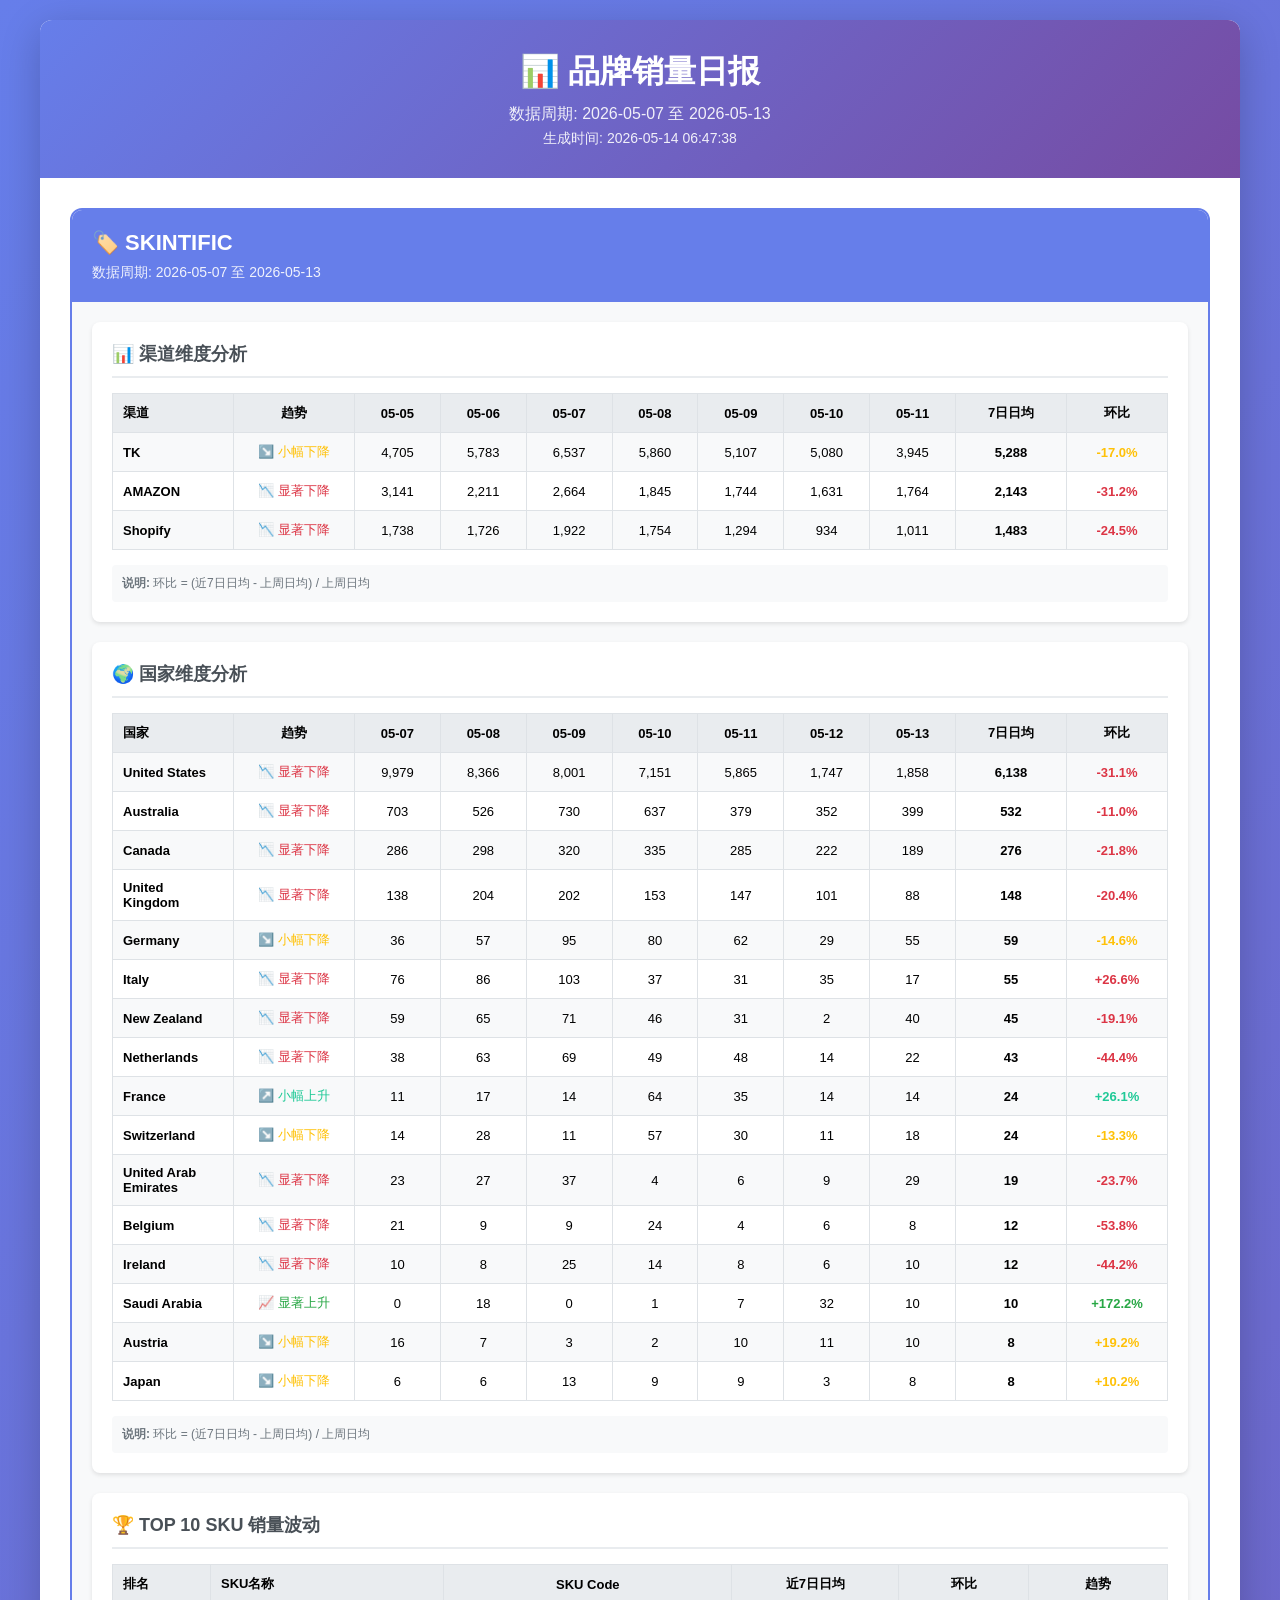
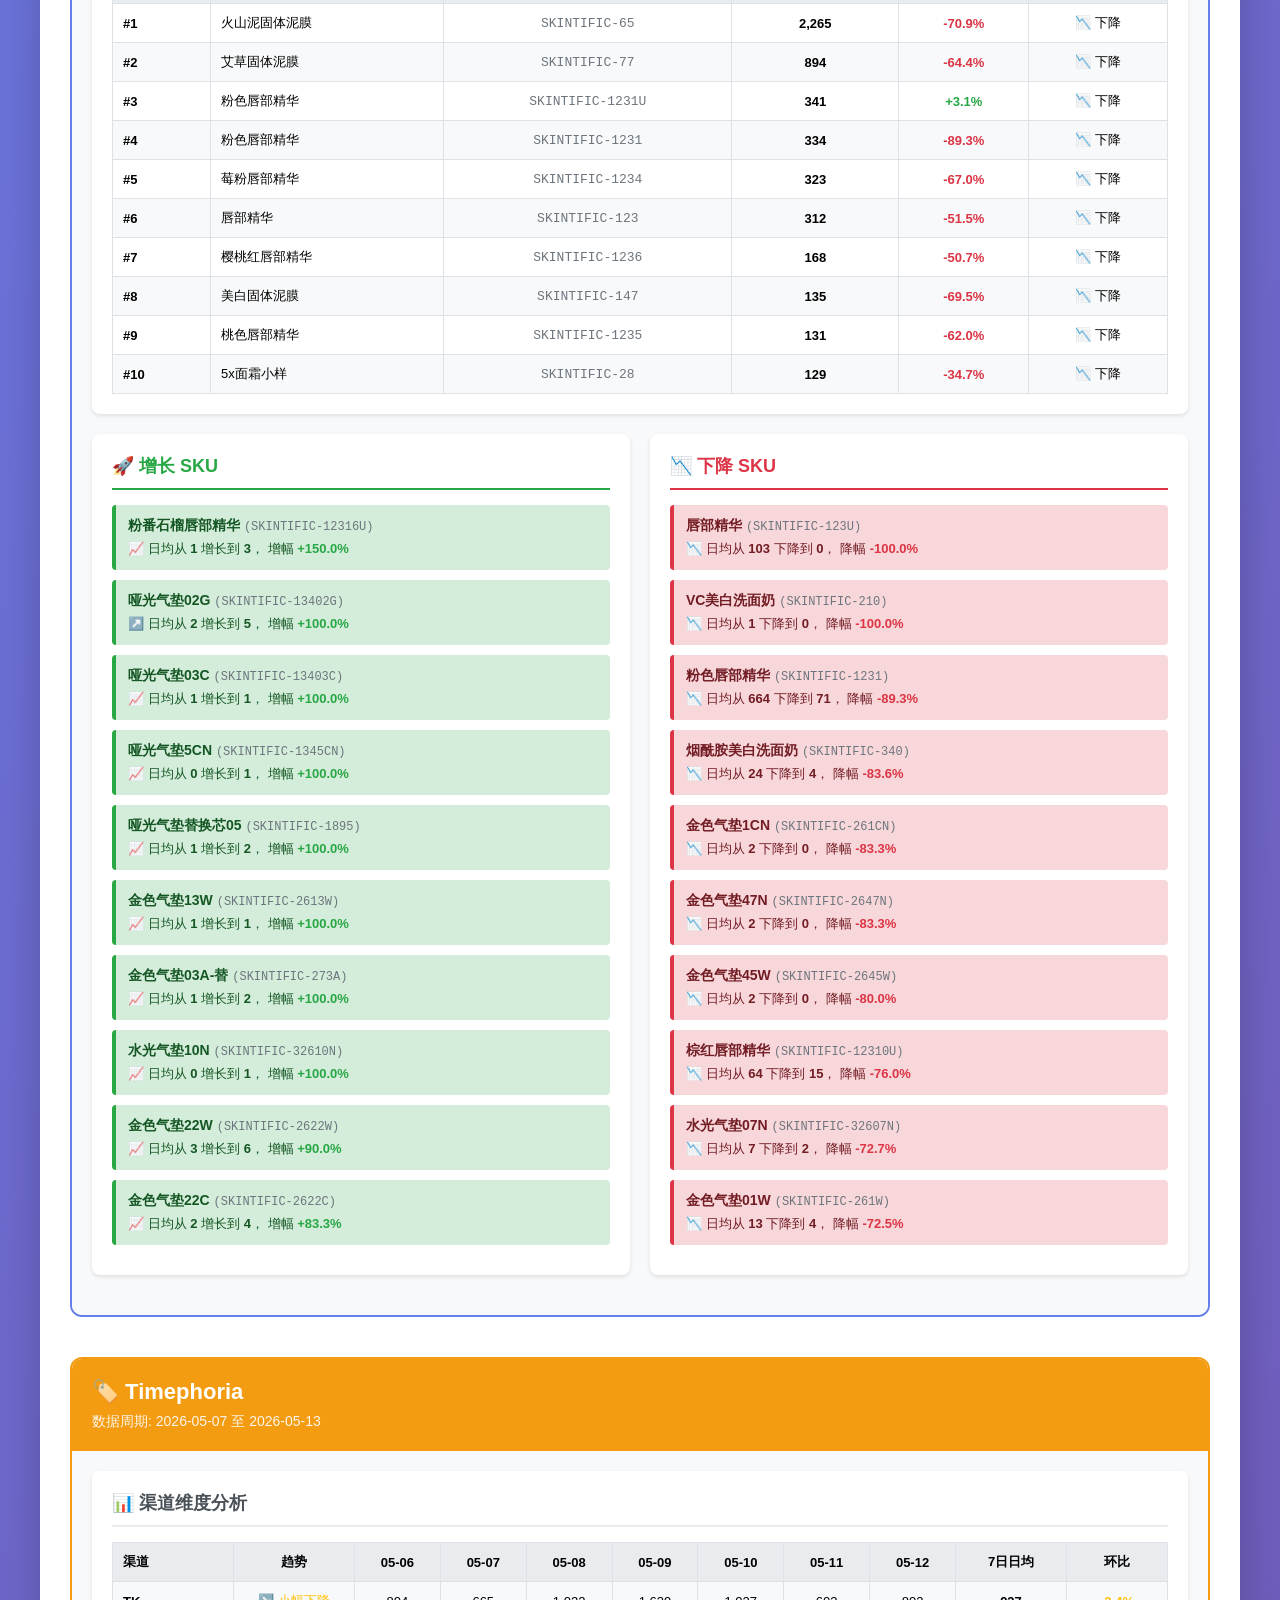
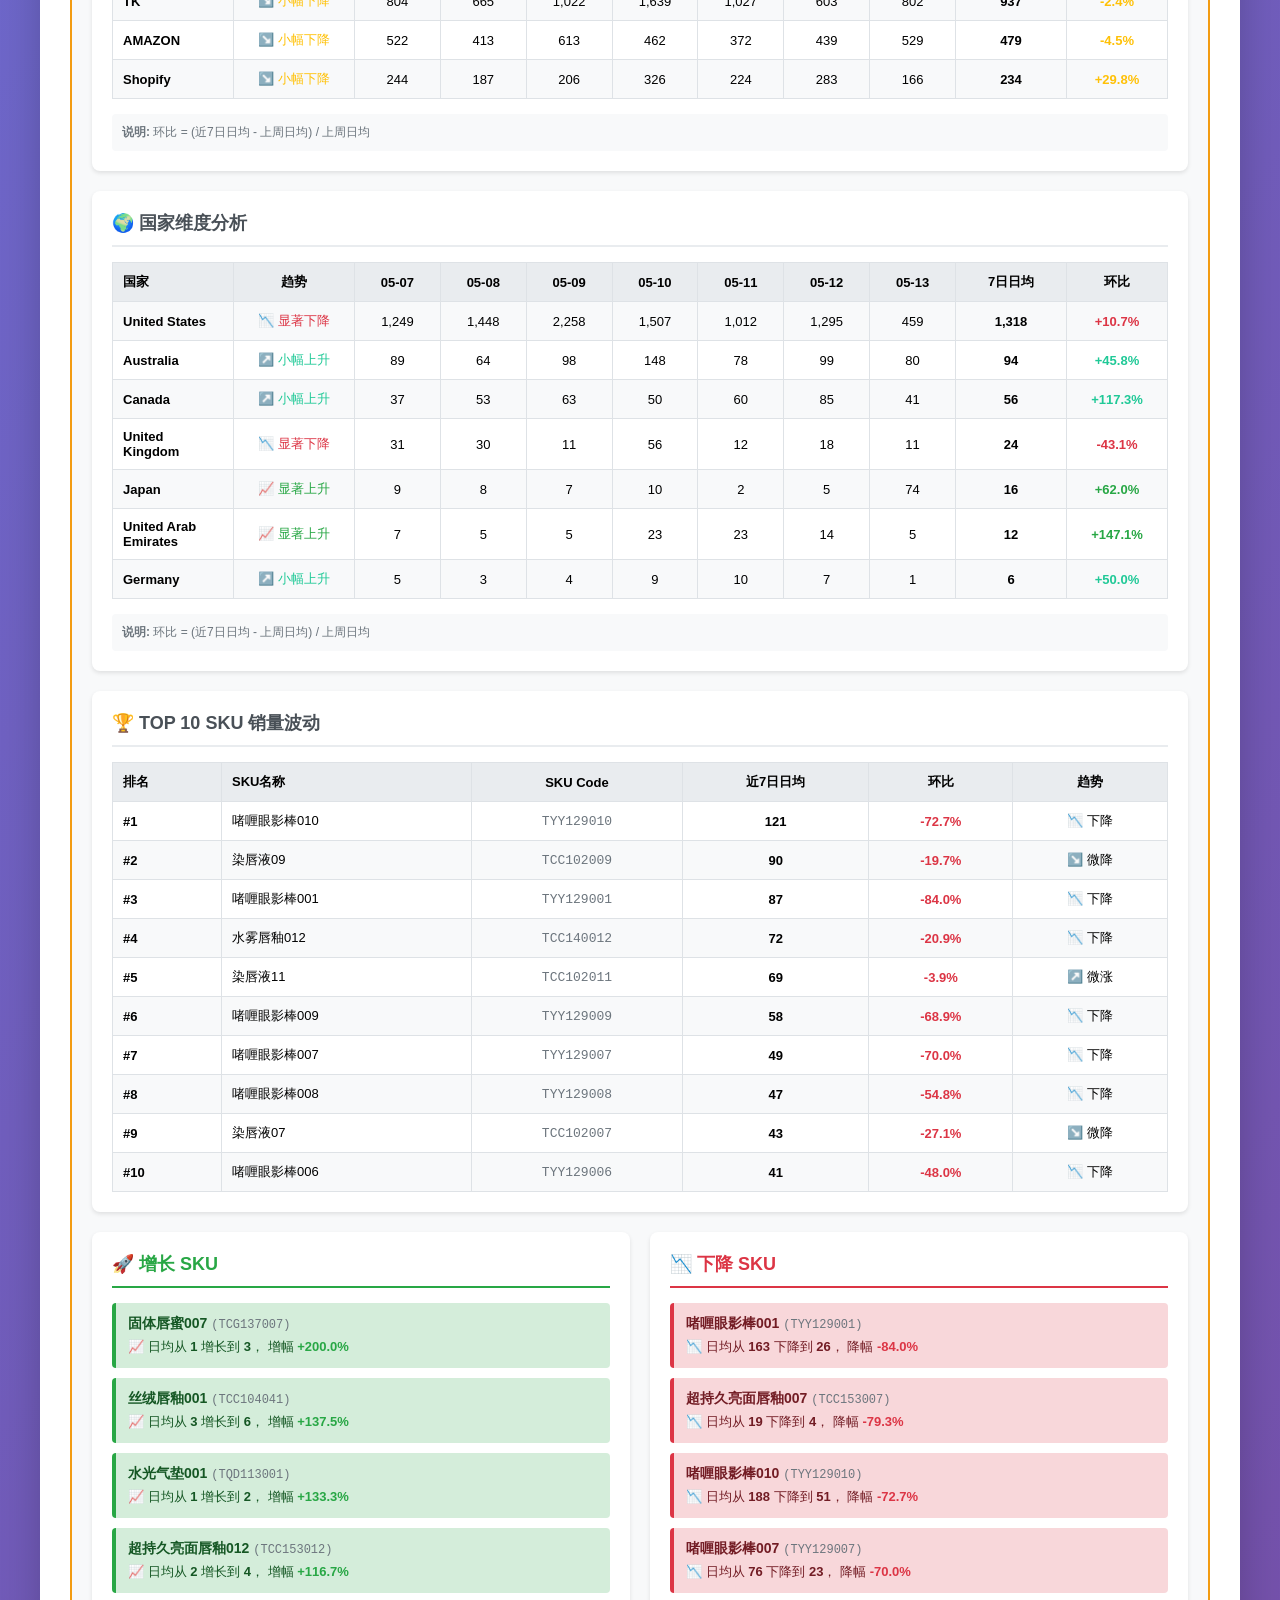
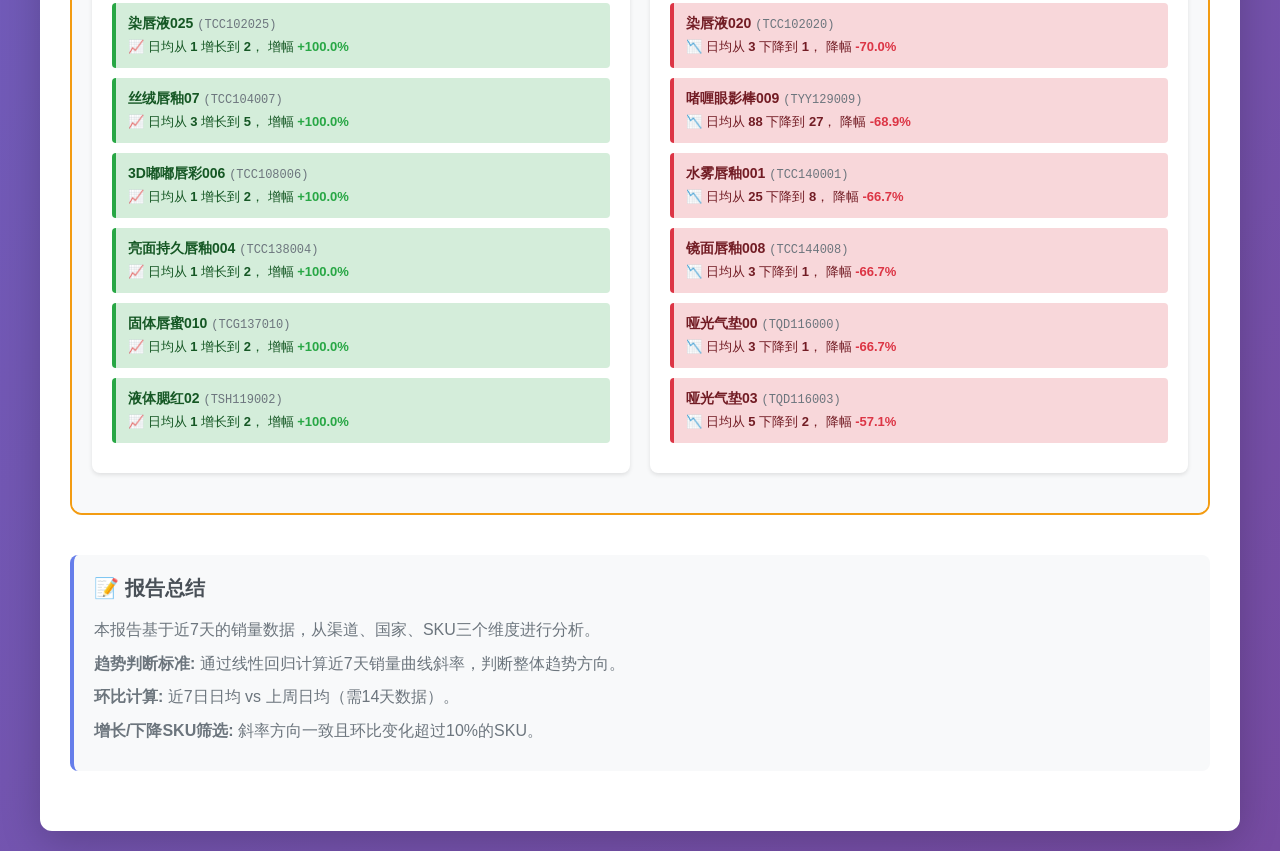
==== commit b8067eb7: "Update: Daily sales report 2026-05-14 06:47" ====
--- a/daily_report.html
+++ b/daily_report.html
@@ -4,7 +4,7 @@
 <head>
     <meta charset="UTF-8">
     <meta name="viewport" content="width=device-width, initial-scale=1.0">
-    <title>品牌销量日报 - 2026-05-12</title>
+    <title>品牌销量日报 - 2026-05-13</title>
     <style>
         body {
             font-family: -apple-system, BlinkMacSystemFont, 'Segoe UI', Roboto, 'Helvetica Neue', Arial, sans-serif;
@@ -63,8 +63,8 @@
     <div class="container">
         <div class="header">
             <h1>📊 品牌销量日报</h1>
-            <p>数据周期: 2026-05-06 至 2026-05-12</p>
-            <p style="font-size: 14px; margin-top: 5px;">生成时间: 2026-05-13 14:14:25</p>
+            <p>数据周期: 2026-05-07 至 2026-05-13</p>
+            <p style="font-size: 14px; margin-top: 5px;">生成时间: 2026-05-14 06:47:38</p>
         </div>
 
         <div class="content">
@@ -72,7 +72,7 @@
     <div style="margin-bottom: 40px; border: 2px solid #667eea; border-radius: 12px; overflow: hidden;">
         <div style="background: #667eea; padding: 20px; color: white;">
             <h2 style="margin: 0; font-size: 22px;">🏷️ SKINTIFIC</h2>
-            <p style="margin: 8px 0 0 0; opacity: 0.9; font-size: 14px;">数据周期: 2026-05-06 至 2026-05-12</p>
+            <p style="margin: 8px 0 0 0; opacity: 0.9; font-size: 14px;">数据周期: 2026-05-07 至 2026-05-13</p>
         </div>
 
         <div style="padding: 20px; background: #f8f9fa;">
@@ -105,17 +105,17 @@
                         <tr style="background: white;">
                             <td style="padding: 10px; border: 1px solid #dee2e6; font-weight: bold;">AMAZON</td>
                             <td style="padding: 10px; text-align: center; border: 1px solid #dee2e6; color: #dc3545;">📉 显著下降</td>
-            <td style="padding: 10px; text-align: center; border: 1px solid #dee2e6;">3,153</td><td style="padding: 10px; text-align: center; border: 1px solid #dee2e6;">3,141</td><td style="padding: 10px; text-align: center; border: 1px solid #dee2e6;">2,211</td><td style="padding: 10px; text-align: center; border: 1px solid #dee2e6;">2,664</td><td style="padding: 10px; text-align: center; border: 1px solid #dee2e6;">1,845</td><td style="padding: 10px; text-align: center; border: 1px solid #dee2e6;">1,744</td><td style="padding: 10px; text-align: center; border: 1px solid #dee2e6;">1,631</td>
-                            <td style="padding: 10px; text-align: center; border: 1px solid #dee2e6; font-weight: bold;">2,341</td>
-                            <td style="padding: 10px; text-align: center; border: 1px solid #dee2e6; color: #dc3545; font-weight: bold;">-25.4%</td>
+            <td style="padding: 10px; text-align: center; border: 1px solid #dee2e6;">3,141</td><td style="padding: 10px; text-align: center; border: 1px solid #dee2e6;">2,211</td><td style="padding: 10px; text-align: center; border: 1px solid #dee2e6;">2,664</td><td style="padding: 10px; text-align: center; border: 1px solid #dee2e6;">1,845</td><td style="padding: 10px; text-align: center; border: 1px solid #dee2e6;">1,744</td><td style="padding: 10px; text-align: center; border: 1px solid #dee2e6;">1,631</td><td style="padding: 10px; text-align: center; border: 1px solid #dee2e6;">1,764</td>
+                            <td style="padding: 10px; text-align: center; border: 1px solid #dee2e6; font-weight: bold;">2,143</td>
+                            <td style="padding: 10px; text-align: center; border: 1px solid #dee2e6; color: #dc3545; font-weight: bold;">-31.2%</td>
                         </tr>
             
                         <tr style="background: #f8f9fa;">
                             <td style="padding: 10px; border: 1px solid #dee2e6; font-weight: bold;">Shopify</td>
                             <td style="padding: 10px; text-align: center; border: 1px solid #dee2e6; color: #dc3545;">📉 显著下降</td>
-            <td style="padding: 10px; text-align: center; border: 1px solid #dee2e6;">1,970</td><td style="padding: 10px; text-align: center; border: 1px solid #dee2e6;">1,738</td><td style="padding: 10px; text-align: center; border: 1px solid #dee2e6;">1,726</td><td style="padding: 10px; text-align: center; border: 1px solid #dee2e6;">1,922</td><td style="padding: 10px; text-align: center; border: 1px solid #dee2e6;">1,754</td><td style="padding: 10px; text-align: center; border: 1px solid #dee2e6;">1,294</td><td style="padding: 10px; text-align: center; border: 1px solid #dee2e6;">934</td>
-                            <td style="padding: 10px; text-align: center; border: 1px solid #dee2e6; font-weight: bold;">1,620</td>
-                            <td style="padding: 10px; text-align: center; border: 1px solid #dee2e6; color: #dc3545; font-weight: bold;">-15.8%</td>
+            <td style="padding: 10px; text-align: center; border: 1px solid #dee2e6;">1,738</td><td style="padding: 10px; text-align: center; border: 1px solid #dee2e6;">1,726</td><td style="padding: 10px; text-align: center; border: 1px solid #dee2e6;">1,922</td><td style="padding: 10px; text-align: center; border: 1px solid #dee2e6;">1,754</td><td style="padding: 10px; text-align: center; border: 1px solid #dee2e6;">1,294</td><td style="padding: 10px; text-align: center; border: 1px solid #dee2e6;">934</td><td style="padding: 10px; text-align: center; border: 1px solid #dee2e6;">1,011</td>
+                            <td style="padding: 10px; text-align: center; border: 1px solid #dee2e6; font-weight: bold;">1,483</td>
+                            <td style="padding: 10px; text-align: center; border: 1px solid #dee2e6; color: #dc3545; font-weight: bold;">-24.5%</td>
                         </tr>
             
                     </tbody>
@@ -136,7 +136,7 @@
                         <tr style="background: #e9ecef;">
                             <th style="padding: 10px; text-align: left; border: 1px solid #dee2e6; width: 100px;">国家</th>
                             <th style="padding: 10px; text-align: center; border: 1px solid #dee2e6; width: 100px;">趋势</th>
-        <th style="padding: 10px; text-align: center; border: 1px solid #dee2e6;">05-06</th><th style="padding: 10px; text-align: center; border: 1px solid #dee2e6;">05-07</th><th style="padding: 10px; text-align: center; border: 1px solid #dee2e6;">05-08</th><th style="padding: 10px; text-align: center; border: 1px solid #dee2e6;">05-09</th><th style="padding: 10px; text-align: center; border: 1px solid #dee2e6;">05-10</th><th style="padding: 10px; text-align: center; border: 1px solid #dee2e6;">05-11</th><th style="padding: 10px; text-align: center; border: 1px solid #dee2e6;">05-12</th>
+        <th style="padding: 10px; text-align: center; border: 1px solid #dee2e6;">05-07</th><th style="padding: 10px; text-align: center; border: 1px solid #dee2e6;">05-08</th><th style="padding: 10px; text-align: center; border: 1px solid #dee2e6;">05-09</th><th style="padding: 10px; text-align: center; border: 1px solid #dee2e6;">05-10</th><th style="padding: 10px; text-align: center; border: 1px solid #dee2e6;">05-11</th><th style="padding: 10px; text-align: center; border: 1px solid #dee2e6;">05-12</th><th style="padding: 10px; text-align: center; border: 1px solid #dee2e6;">05-13</th>
                             <th style="padding: 10px; text-align: center; border: 1px solid #dee2e6; width: 90px;">7日日均</th>
                             <th style="padding: 10px; text-align: center; border: 1px solid #dee2e6; width: 80px;">环比</th>
                         </tr>
@@ -146,129 +146,129 @@
                         <tr style="background: #f8f9fa;">
                             <td style="padding: 10px; border: 1px solid #dee2e6; font-weight: bold;">United States</td>
                             <td style="padding: 10px; text-align: center; border: 1px solid #dee2e6; color: #dc3545;">📉 显著下降</td>
-            <td style="padding: 10px; text-align: center; border: 1px solid #dee2e6;">9,277</td><td style="padding: 10px; text-align: center; border: 1px solid #dee2e6;">9,979</td><td style="padding: 10px; text-align: center; border: 1px solid #dee2e6;">8,366</td><td style="padding: 10px; text-align: center; border: 1px solid #dee2e6;">8,001</td><td style="padding: 10px; text-align: center; border: 1px solid #dee2e6;">7,151</td><td style="padding: 10px; text-align: center; border: 1px solid #dee2e6;">5,865</td><td style="padding: 10px; text-align: center; border: 1px solid #dee2e6;">1,747</td>
-                            <td style="padding: 10px; text-align: center; border: 1px solid #dee2e6; font-weight: bold;">7,198</td>
-                            <td style="padding: 10px; text-align: center; border: 1px solid #dee2e6; color: #dc3545; font-weight: bold;">-17.5%</td>
+            <td style="padding: 10px; text-align: center; border: 1px solid #dee2e6;">9,979</td><td style="padding: 10px; text-align: center; border: 1px solid #dee2e6;">8,366</td><td style="padding: 10px; text-align: center; border: 1px solid #dee2e6;">8,001</td><td style="padding: 10px; text-align: center; border: 1px solid #dee2e6;">7,151</td><td style="padding: 10px; text-align: center; border: 1px solid #dee2e6;">5,865</td><td style="padding: 10px; text-align: center; border: 1px solid #dee2e6;">1,747</td><td style="padding: 10px; text-align: center; border: 1px solid #dee2e6;">1,858</td>
+                            <td style="padding: 10px; text-align: center; border: 1px solid #dee2e6; font-weight: bold;">6,138</td>
+                            <td style="padding: 10px; text-align: center; border: 1px solid #dee2e6; color: #dc3545; font-weight: bold;">-31.1%</td>
                         </tr>
             
                         <tr style="background: white;">
                             <td style="padding: 10px; border: 1px solid #dee2e6; font-weight: bold;">Australia</td>
                             <td style="padding: 10px; text-align: center; border: 1px solid #dee2e6; color: #dc3545;">📉 显著下降</td>
-            <td style="padding: 10px; text-align: center; border: 1px solid #dee2e6;">666</td><td style="padding: 10px; text-align: center; border: 1px solid #dee2e6;">703</td><td style="padding: 10px; text-align: center; border: 1px solid #dee2e6;">526</td><td style="padding: 10px; text-align: center; border: 1px solid #dee2e6;">730</td><td style="padding: 10px; text-align: center; border: 1px solid #dee2e6;">637</td><td style="padding: 10px; text-align: center; border: 1px solid #dee2e6;">379</td><td style="padding: 10px; text-align: center; border: 1px solid #dee2e6;">352</td>
-                            <td style="padding: 10px; text-align: center; border: 1px solid #dee2e6; font-weight: bold;">570</td>
-                            <td style="padding: 10px; text-align: center; border: 1px solid #dee2e6; color: #dc3545; font-weight: bold;">-6.2%</td>
+            <td style="padding: 10px; text-align: center; border: 1px solid #dee2e6;">703</td><td style="padding: 10px; text-align: center; border: 1px solid #dee2e6;">526</td><td style="padding: 10px; text-align: center; border: 1px solid #dee2e6;">730</td><td style="padding: 10px; text-align: center; border: 1px solid #dee2e6;">637</td><td style="padding: 10px; text-align: center; border: 1px solid #dee2e6;">379</td><td style="padding: 10px; text-align: center; border: 1px solid #dee2e6;">352</td><td style="padding: 10px; text-align: center; border: 1px solid #dee2e6;">399</td>
+                            <td style="padding: 10px; text-align: center; border: 1px solid #dee2e6; font-weight: bold;">532</td>
+                            <td style="padding: 10px; text-align: center; border: 1px solid #dee2e6; color: #dc3545; font-weight: bold;">-11.0%</td>
                         </tr>
             
                         <tr style="background: #f8f9fa;">
                             <td style="padding: 10px; border: 1px solid #dee2e6; font-weight: bold;">Canada</td>
+                            <td style="padding: 10px; text-align: center; border: 1px solid #dee2e6; color: #dc3545;">📉 显著下降</td>
+            <td style="padding: 10px; text-align: center; border: 1px solid #dee2e6;">286</td><td style="padding: 10px; text-align: center; border: 1px solid #dee2e6;">298</td><td style="padding: 10px; text-align: center; border: 1px solid #dee2e6;">320</td><td style="padding: 10px; text-align: center; border: 1px solid #dee2e6;">335</td><td style="padding: 10px; text-align: center; border: 1px solid #dee2e6;">285</td><td style="padding: 10px; text-align: center; border: 1px solid #dee2e6;">222</td><td style="padding: 10px; text-align: center; border: 1px solid #dee2e6;">189</td>
+                            <td style="padding: 10px; text-align: center; border: 1px solid #dee2e6; font-weight: bold;">276</td>
+                            <td style="padding: 10px; text-align: center; border: 1px solid #dee2e6; color: #dc3545; font-weight: bold;">-21.8%</td>
+                        </tr>
+            
+                        <tr style="background: white;">
+                            <td style="padding: 10px; border: 1px solid #dee2e6; font-weight: bold;">United Kingdom</td>
+                            <td style="padding: 10px; text-align: center; border: 1px solid #dee2e6; color: #dc3545;">📉 显著下降</td>
+            <td style="padding: 10px; text-align: center; border: 1px solid #dee2e6;">138</td><td style="padding: 10px; text-align: center; border: 1px solid #dee2e6;">204</td><td style="padding: 10px; text-align: center; border: 1px solid #dee2e6;">202</td><td style="padding: 10px; text-align: center; border: 1px solid #dee2e6;">153</td><td style="padding: 10px; text-align: center; border: 1px solid #dee2e6;">147</td><td style="padding: 10px; text-align: center; border: 1px solid #dee2e6;">101</td><td style="padding: 10px; text-align: center; border: 1px solid #dee2e6;">88</td>
+                            <td style="padding: 10px; text-align: center; border: 1px solid #dee2e6; font-weight: bold;">148</td>
+                            <td style="padding: 10px; text-align: center; border: 1px solid #dee2e6; color: #dc3545; font-weight: bold;">-20.4%</td>
+                        </tr>
+            
+                        <tr style="background: #f8f9fa;">
+                            <td style="padding: 10px; border: 1px solid #dee2e6; font-weight: bold;">Germany</td>
                             <td style="padding: 10px; text-align: center; border: 1px solid #dee2e6; color: #ffc107;">↘️ 小幅下降</td>
-            <td style="padding: 10px; text-align: center; border: 1px solid #dee2e6;">329</td><td style="padding: 10px; text-align: center; border: 1px solid #dee2e6;">286</td><td style="padding: 10px; text-align: center; border: 1px solid #dee2e6;">298</td><td style="padding: 10px; text-align: center; border: 1px solid #dee2e6;">320</td><td style="padding: 10px; text-align: center; border: 1px solid #dee2e6;">335</td><td style="padding: 10px; text-align: center; border: 1px solid #dee2e6;">285</td><td style="padding: 10px; text-align: center; border: 1px solid #dee2e6;">222</td>
-                            <td style="padding: 10px; text-align: center; border: 1px solid #dee2e6; font-weight: bold;">296</td>
-                            <td style="padding: 10px; text-align: center; border: 1px solid #dee2e6; color: #ffc107; font-weight: bold;">-14.7%</td>
-                        </tr>
-            
-                        <tr style="background: white;">
-                            <td style="padding: 10px; border: 1px solid #dee2e6; font-weight: bold;">United Kingdom</td>
+            <td style="padding: 10px; text-align: center; border: 1px solid #dee2e6;">36</td><td style="padding: 10px; text-align: center; border: 1px solid #dee2e6;">57</td><td style="padding: 10px; text-align: center; border: 1px solid #dee2e6;">95</td><td style="padding: 10px; text-align: center; border: 1px solid #dee2e6;">80</td><td style="padding: 10px; text-align: center; border: 1px solid #dee2e6;">62</td><td style="padding: 10px; text-align: center; border: 1px solid #dee2e6;">29</td><td style="padding: 10px; text-align: center; border: 1px solid #dee2e6;">55</td>
+                            <td style="padding: 10px; text-align: center; border: 1px solid #dee2e6; font-weight: bold;">59</td>
+                            <td style="padding: 10px; text-align: center; border: 1px solid #dee2e6; color: #ffc107; font-weight: bold;">-14.6%</td>
+                        </tr>
+            
+                        <tr style="background: white;">
+                            <td style="padding: 10px; border: 1px solid #dee2e6; font-weight: bold;">Italy</td>
+                            <td style="padding: 10px; text-align: center; border: 1px solid #dee2e6; color: #dc3545;">📉 显著下降</td>
+            <td style="padding: 10px; text-align: center; border: 1px solid #dee2e6;">76</td><td style="padding: 10px; text-align: center; border: 1px solid #dee2e6;">86</td><td style="padding: 10px; text-align: center; border: 1px solid #dee2e6;">103</td><td style="padding: 10px; text-align: center; border: 1px solid #dee2e6;">37</td><td style="padding: 10px; text-align: center; border: 1px solid #dee2e6;">31</td><td style="padding: 10px; text-align: center; border: 1px solid #dee2e6;">35</td><td style="padding: 10px; text-align: center; border: 1px solid #dee2e6;">17</td>
+                            <td style="padding: 10px; text-align: center; border: 1px solid #dee2e6; font-weight: bold;">55</td>
+                            <td style="padding: 10px; text-align: center; border: 1px solid #dee2e6; color: #dc3545; font-weight: bold;">+26.6%</td>
+                        </tr>
+            
+                        <tr style="background: #f8f9fa;">
+                            <td style="padding: 10px; border: 1px solid #dee2e6; font-weight: bold;">New Zealand</td>
+                            <td style="padding: 10px; text-align: center; border: 1px solid #dee2e6; color: #dc3545;">📉 显著下降</td>
+            <td style="padding: 10px; text-align: center; border: 1px solid #dee2e6;">59</td><td style="padding: 10px; text-align: center; border: 1px solid #dee2e6;">65</td><td style="padding: 10px; text-align: center; border: 1px solid #dee2e6;">71</td><td style="padding: 10px; text-align: center; border: 1px solid #dee2e6;">46</td><td style="padding: 10px; text-align: center; border: 1px solid #dee2e6;">31</td><td style="padding: 10px; text-align: center; border: 1px solid #dee2e6;">2</td><td style="padding: 10px; text-align: center; border: 1px solid #dee2e6;">40</td>
+                            <td style="padding: 10px; text-align: center; border: 1px solid #dee2e6; font-weight: bold;">45</td>
+                            <td style="padding: 10px; text-align: center; border: 1px solid #dee2e6; color: #dc3545; font-weight: bold;">-19.1%</td>
+                        </tr>
+            
+                        <tr style="background: white;">
+                            <td style="padding: 10px; border: 1px solid #dee2e6; font-weight: bold;">Netherlands</td>
+                            <td style="padding: 10px; text-align: center; border: 1px solid #dee2e6; color: #dc3545;">📉 显著下降</td>
+            <td style="padding: 10px; text-align: center; border: 1px solid #dee2e6;">38</td><td style="padding: 10px; text-align: center; border: 1px solid #dee2e6;">63</td><td style="padding: 10px; text-align: center; border: 1px solid #dee2e6;">69</td><td style="padding: 10px; text-align: center; border: 1px solid #dee2e6;">49</td><td style="padding: 10px; text-align: center; border: 1px solid #dee2e6;">48</td><td style="padding: 10px; text-align: center; border: 1px solid #dee2e6;">14</td><td style="padding: 10px; text-align: center; border: 1px solid #dee2e6;">22</td>
+                            <td style="padding: 10px; text-align: center; border: 1px solid #dee2e6; font-weight: bold;">43</td>
+                            <td style="padding: 10px; text-align: center; border: 1px solid #dee2e6; color: #dc3545; font-weight: bold;">-44.4%</td>
+                        </tr>
+            
+                        <tr style="background: #f8f9fa;">
+                            <td style="padding: 10px; border: 1px solid #dee2e6; font-weight: bold;">France</td>
+                            <td style="padding: 10px; text-align: center; border: 1px solid #dee2e6; color: #20c997;">↗️ 小幅上升</td>
+            <td style="padding: 10px; text-align: center; border: 1px solid #dee2e6;">11</td><td style="padding: 10px; text-align: center; border: 1px solid #dee2e6;">17</td><td style="padding: 10px; text-align: center; border: 1px solid #dee2e6;">14</td><td style="padding: 10px; text-align: center; border: 1px solid #dee2e6;">64</td><td style="padding: 10px; text-align: center; border: 1px solid #dee2e6;">35</td><td style="padding: 10px; text-align: center; border: 1px solid #dee2e6;">14</td><td style="padding: 10px; text-align: center; border: 1px solid #dee2e6;">14</td>
+                            <td style="padding: 10px; text-align: center; border: 1px solid #dee2e6; font-weight: bold;">24</td>
+                            <td style="padding: 10px; text-align: center; border: 1px solid #dee2e6; color: #20c997; font-weight: bold;">+26.1%</td>
+                        </tr>
+            
+                        <tr style="background: white;">
+                            <td style="padding: 10px; border: 1px solid #dee2e6; font-weight: bold;">Switzerland</td>
                             <td style="padding: 10px; text-align: center; border: 1px solid #dee2e6; color: #ffc107;">↘️ 小幅下降</td>
-            <td style="padding: 10px; text-align: center; border: 1px solid #dee2e6;">159</td><td style="padding: 10px; text-align: center; border: 1px solid #dee2e6;">138</td><td style="padding: 10px; text-align: center; border: 1px solid #dee2e6;">204</td><td style="padding: 10px; text-align: center; border: 1px solid #dee2e6;">202</td><td style="padding: 10px; text-align: center; border: 1px solid #dee2e6;">153</td><td style="padding: 10px; text-align: center; border: 1px solid #dee2e6;">147</td><td style="padding: 10px; text-align: center; border: 1px solid #dee2e6;">101</td>
-                            <td style="padding: 10px; text-align: center; border: 1px solid #dee2e6; font-weight: bold;">158</td>
-                            <td style="padding: 10px; text-align: center; border: 1px solid #dee2e6; color: #ffc107; font-weight: bold;">-15.4%</td>
-                        </tr>
-            
-                        <tr style="background: #f8f9fa;">
-                            <td style="padding: 10px; border: 1px solid #dee2e6; font-weight: bold;">Germany</td>
-                            <td style="padding: 10px; text-align: center; border: 1px solid #dee2e6; color: #dc3545;">📉 显著下降</td>
-            <td style="padding: 10px; text-align: center; border: 1px solid #dee2e6;">90</td><td style="padding: 10px; text-align: center; border: 1px solid #dee2e6;">36</td><td style="padding: 10px; text-align: center; border: 1px solid #dee2e6;">57</td><td style="padding: 10px; text-align: center; border: 1px solid #dee2e6;">95</td><td style="padding: 10px; text-align: center; border: 1px solid #dee2e6;">80</td><td style="padding: 10px; text-align: center; border: 1px solid #dee2e6;">62</td><td style="padding: 10px; text-align: center; border: 1px solid #dee2e6;">29</td>
-                            <td style="padding: 10px; text-align: center; border: 1px solid #dee2e6; font-weight: bold;">64</td>
-                            <td style="padding: 10px; text-align: center; border: 1px solid #dee2e6; color: #dc3545; font-weight: bold;">+3.7%</td>
-                        </tr>
-            
-                        <tr style="background: white;">
-                            <td style="padding: 10px; border: 1px solid #dee2e6; font-weight: bold;">Italy</td>
-                            <td style="padding: 10px; text-align: center; border: 1px solid #dee2e6; color: #dc3545;">📉 显著下降</td>
-            <td style="padding: 10px; text-align: center; border: 1px solid #dee2e6;">62</td><td style="padding: 10px; text-align: center; border: 1px solid #dee2e6;">76</td><td style="padding: 10px; text-align: center; border: 1px solid #dee2e6;">86</td><td style="padding: 10px; text-align: center; border: 1px solid #dee2e6;">103</td><td style="padding: 10px; text-align: center; border: 1px solid #dee2e6;">37</td><td style="padding: 10px; text-align: center; border: 1px solid #dee2e6;">31</td><td style="padding: 10px; text-align: center; border: 1px solid #dee2e6;">35</td>
-                            <td style="padding: 10px; text-align: center; border: 1px solid #dee2e6; font-weight: bold;">61</td>
-                            <td style="padding: 10px; text-align: center; border: 1px solid #dee2e6; color: #dc3545; font-weight: bold;">+62.3%</td>
-                        </tr>
-            
-                        <tr style="background: #f8f9fa;">
-                            <td style="padding: 10px; border: 1px solid #dee2e6; font-weight: bold;">Netherlands</td>
-                            <td style="padding: 10px; text-align: center; border: 1px solid #dee2e6; color: #dc3545;">📉 显著下降</td>
-            <td style="padding: 10px; text-align: center; border: 1px solid #dee2e6;">96</td><td style="padding: 10px; text-align: center; border: 1px solid #dee2e6;">38</td><td style="padding: 10px; text-align: center; border: 1px solid #dee2e6;">63</td><td style="padding: 10px; text-align: center; border: 1px solid #dee2e6;">69</td><td style="padding: 10px; text-align: center; border: 1px solid #dee2e6;">49</td><td style="padding: 10px; text-align: center; border: 1px solid #dee2e6;">48</td><td style="padding: 10px; text-align: center; border: 1px solid #dee2e6;">14</td>
-                            <td style="padding: 10px; text-align: center; border: 1px solid #dee2e6; font-weight: bold;">54</td>
-                            <td style="padding: 10px; text-align: center; border: 1px solid #dee2e6; color: #dc3545; font-weight: bold;">-21.1%</td>
-                        </tr>
-            
-                        <tr style="background: white;">
-                            <td style="padding: 10px; border: 1px solid #dee2e6; font-weight: bold;">New Zealand</td>
-                            <td style="padding: 10px; text-align: center; border: 1px solid #dee2e6; color: #dc3545;">📉 显著下降</td>
-            <td style="padding: 10px; text-align: center; border: 1px solid #dee2e6;">58</td><td style="padding: 10px; text-align: center; border: 1px solid #dee2e6;">59</td><td style="padding: 10px; text-align: center; border: 1px solid #dee2e6;">65</td><td style="padding: 10px; text-align: center; border: 1px solid #dee2e6;">71</td><td style="padding: 10px; text-align: center; border: 1px solid #dee2e6;">46</td><td style="padding: 10px; text-align: center; border: 1px solid #dee2e6;">31</td><td style="padding: 10px; text-align: center; border: 1px solid #dee2e6;">2</td>
-                            <td style="padding: 10px; text-align: center; border: 1px solid #dee2e6; font-weight: bold;">47</td>
-                            <td style="padding: 10px; text-align: center; border: 1px solid #dee2e6; color: #dc3545; font-weight: bold;">-16.8%</td>
-                        </tr>
-            
-                        <tr style="background: #f8f9fa;">
-                            <td style="padding: 10px; border: 1px solid #dee2e6; font-weight: bold;">Switzerland</td>
-                            <td style="padding: 10px; text-align: center; border: 1px solid #dee2e6; color: #dc3545;">📉 显著下降</td>
-            <td style="padding: 10px; text-align: center; border: 1px solid #dee2e6;">48</td><td style="padding: 10px; text-align: center; border: 1px solid #dee2e6;">14</td><td style="padding: 10px; text-align: center; border: 1px solid #dee2e6;">28</td><td style="padding: 10px; text-align: center; border: 1px solid #dee2e6;">11</td><td style="padding: 10px; text-align: center; border: 1px solid #dee2e6;">57</td><td style="padding: 10px; text-align: center; border: 1px solid #dee2e6;">30</td><td style="padding: 10px; text-align: center; border: 1px solid #dee2e6;">11</td>
-                            <td style="padding: 10px; text-align: center; border: 1px solid #dee2e6; font-weight: bold;">28</td>
-                            <td style="padding: 10px; text-align: center; border: 1px solid #dee2e6; color: #dc3545; font-weight: bold;">+12.4%</td>
-                        </tr>
-            
-                        <tr style="background: white;">
-                            <td style="padding: 10px; border: 1px solid #dee2e6; font-weight: bold;">France</td>
-                            <td style="padding: 10px; text-align: center; border: 1px solid #dee2e6; color: #28a745;">📈 显著上升</td>
-            <td style="padding: 10px; text-align: center; border: 1px solid #dee2e6;">27</td><td style="padding: 10px; text-align: center; border: 1px solid #dee2e6;">11</td><td style="padding: 10px; text-align: center; border: 1px solid #dee2e6;">17</td><td style="padding: 10px; text-align: center; border: 1px solid #dee2e6;">14</td><td style="padding: 10px; text-align: center; border: 1px solid #dee2e6;">64</td><td style="padding: 10px; text-align: center; border: 1px solid #dee2e6;">35</td><td style="padding: 10px; text-align: center; border: 1px solid #dee2e6;">14</td>
-                            <td style="padding: 10px; text-align: center; border: 1px solid #dee2e6; font-weight: bold;">26</td>
-                            <td style="padding: 10px; text-align: center; border: 1px solid #dee2e6; color: #28a745; font-weight: bold;">+51.7%</td>
+            <td style="padding: 10px; text-align: center; border: 1px solid #dee2e6;">14</td><td style="padding: 10px; text-align: center; border: 1px solid #dee2e6;">28</td><td style="padding: 10px; text-align: center; border: 1px solid #dee2e6;">11</td><td style="padding: 10px; text-align: center; border: 1px solid #dee2e6;">57</td><td style="padding: 10px; text-align: center; border: 1px solid #dee2e6;">30</td><td style="padding: 10px; text-align: center; border: 1px solid #dee2e6;">11</td><td style="padding: 10px; text-align: center; border: 1px solid #dee2e6;">18</td>
+                            <td style="padding: 10px; text-align: center; border: 1px solid #dee2e6; font-weight: bold;">24</td>
+                            <td style="padding: 10px; text-align: center; border: 1px solid #dee2e6; color: #ffc107; font-weight: bold;">-13.3%</td>
                         </tr>
             
                         <tr style="background: #f8f9fa;">
                             <td style="padding: 10px; border: 1px solid #dee2e6; font-weight: bold;">United Arab Emirates</td>
                             <td style="padding: 10px; text-align: center; border: 1px solid #dee2e6; color: #dc3545;">📉 显著下降</td>
-            <td style="padding: 10px; text-align: center; border: 1px solid #dee2e6;">31</td><td style="padding: 10px; text-align: center; border: 1px solid #dee2e6;">23</td><td style="padding: 10px; text-align: center; border: 1px solid #dee2e6;">27</td><td style="padding: 10px; text-align: center; border: 1px solid #dee2e6;">37</td><td style="padding: 10px; text-align: center; border: 1px solid #dee2e6;">4</td><td style="padding: 10px; text-align: center; border: 1px solid #dee2e6;">6</td><td style="padding: 10px; text-align: center; border: 1px solid #dee2e6;">9</td>
-                            <td style="padding: 10px; text-align: center; border: 1px solid #dee2e6; font-weight: bold;">20</td>
-                            <td style="padding: 10px; text-align: center; border: 1px solid #dee2e6; color: #dc3545; font-weight: bold;">-26.7%</td>
+            <td style="padding: 10px; text-align: center; border: 1px solid #dee2e6;">23</td><td style="padding: 10px; text-align: center; border: 1px solid #dee2e6;">27</td><td style="padding: 10px; text-align: center; border: 1px solid #dee2e6;">37</td><td style="padding: 10px; text-align: center; border: 1px solid #dee2e6;">4</td><td style="padding: 10px; text-align: center; border: 1px solid #dee2e6;">6</td><td style="padding: 10px; text-align: center; border: 1px solid #dee2e6;">9</td><td style="padding: 10px; text-align: center; border: 1px solid #dee2e6;">29</td>
+                            <td style="padding: 10px; text-align: center; border: 1px solid #dee2e6; font-weight: bold;">19</td>
+                            <td style="padding: 10px; text-align: center; border: 1px solid #dee2e6; color: #dc3545; font-weight: bold;">-23.7%</td>
                         </tr>
             
                         <tr style="background: white;">
                             <td style="padding: 10px; border: 1px solid #dee2e6; font-weight: bold;">Belgium</td>
                             <td style="padding: 10px; text-align: center; border: 1px solid #dee2e6; color: #dc3545;">📉 显著下降</td>
-            <td style="padding: 10px; text-align: center; border: 1px solid #dee2e6;">29</td><td style="padding: 10px; text-align: center; border: 1px solid #dee2e6;">21</td><td style="padding: 10px; text-align: center; border: 1px solid #dee2e6;">9</td><td style="padding: 10px; text-align: center; border: 1px solid #dee2e6;">9</td><td style="padding: 10px; text-align: center; border: 1px solid #dee2e6;">24</td><td style="padding: 10px; text-align: center; border: 1px solid #dee2e6;">4</td><td style="padding: 10px; text-align: center; border: 1px solid #dee2e6;">6</td>
-                            <td style="padding: 10px; text-align: center; border: 1px solid #dee2e6; font-weight: bold;">15</td>
-                            <td style="padding: 10px; text-align: center; border: 1px solid #dee2e6; color: #dc3545; font-weight: bold;">-42.4%</td>
+            <td style="padding: 10px; text-align: center; border: 1px solid #dee2e6;">21</td><td style="padding: 10px; text-align: center; border: 1px solid #dee2e6;">9</td><td style="padding: 10px; text-align: center; border: 1px solid #dee2e6;">9</td><td style="padding: 10px; text-align: center; border: 1px solid #dee2e6;">24</td><td style="padding: 10px; text-align: center; border: 1px solid #dee2e6;">4</td><td style="padding: 10px; text-align: center; border: 1px solid #dee2e6;">6</td><td style="padding: 10px; text-align: center; border: 1px solid #dee2e6;">8</td>
+                            <td style="padding: 10px; text-align: center; border: 1px solid #dee2e6; font-weight: bold;">12</td>
+                            <td style="padding: 10px; text-align: center; border: 1px solid #dee2e6; color: #dc3545; font-weight: bold;">-53.8%</td>
                         </tr>
             
                         <tr style="background: #f8f9fa;">
                             <td style="padding: 10px; border: 1px solid #dee2e6; font-weight: bold;">Ireland</td>
                             <td style="padding: 10px; text-align: center; border: 1px solid #dee2e6; color: #dc3545;">📉 显著下降</td>
-            <td style="padding: 10px; text-align: center; border: 1px solid #dee2e6;">15</td><td style="padding: 10px; text-align: center; border: 1px solid #dee2e6;">10</td><td style="padding: 10px; text-align: center; border: 1px solid #dee2e6;">8</td><td style="padding: 10px; text-align: center; border: 1px solid #dee2e6;">25</td><td style="padding: 10px; text-align: center; border: 1px solid #dee2e6;">14</td><td style="padding: 10px; text-align: center; border: 1px solid #dee2e6;">8</td><td style="padding: 10px; text-align: center; border: 1px solid #dee2e6;">6</td>
+            <td style="padding: 10px; text-align: center; border: 1px solid #dee2e6;">10</td><td style="padding: 10px; text-align: center; border: 1px solid #dee2e6;">8</td><td style="padding: 10px; text-align: center; border: 1px solid #dee2e6;">25</td><td style="padding: 10px; text-align: center; border: 1px solid #dee2e6;">14</td><td style="padding: 10px; text-align: center; border: 1px solid #dee2e6;">8</td><td style="padding: 10px; text-align: center; border: 1px solid #dee2e6;">6</td><td style="padding: 10px; text-align: center; border: 1px solid #dee2e6;">10</td>
                             <td style="padding: 10px; text-align: center; border: 1px solid #dee2e6; font-weight: bold;">12</td>
-                            <td style="padding: 10px; text-align: center; border: 1px solid #dee2e6; color: #dc3545; font-weight: bold;">-15.2%</td>
+                            <td style="padding: 10px; text-align: center; border: 1px solid #dee2e6; color: #dc3545; font-weight: bold;">-44.2%</td>
                         </tr>
             
                         <tr style="background: white;">
                             <td style="padding: 10px; border: 1px solid #dee2e6; font-weight: bold;">Saudi Arabia</td>
                             <td style="padding: 10px; text-align: center; border: 1px solid #dee2e6; color: #28a745;">📈 显著上升</td>
-            <td style="padding: 10px; text-align: center; border: 1px solid #dee2e6;">14</td><td style="padding: 10px; text-align: center; border: 1px solid #dee2e6;">0</td><td style="padding: 10px; text-align: center; border: 1px solid #dee2e6;">18</td><td style="padding: 10px; text-align: center; border: 1px solid #dee2e6;">0</td><td style="padding: 10px; text-align: center; border: 1px solid #dee2e6;">1</td><td style="padding: 10px; text-align: center; border: 1px solid #dee2e6;">7</td><td style="padding: 10px; text-align: center; border: 1px solid #dee2e6;">32</td>
+            <td style="padding: 10px; text-align: center; border: 1px solid #dee2e6;">0</td><td style="padding: 10px; text-align: center; border: 1px solid #dee2e6;">18</td><td style="padding: 10px; text-align: center; border: 1px solid #dee2e6;">0</td><td style="padding: 10px; text-align: center; border: 1px solid #dee2e6;">1</td><td style="padding: 10px; text-align: center; border: 1px solid #dee2e6;">7</td><td style="padding: 10px; text-align: center; border: 1px solid #dee2e6;">32</td><td style="padding: 10px; text-align: center; border: 1px solid #dee2e6;">10</td>
                             <td style="padding: 10px; text-align: center; border: 1px solid #dee2e6; font-weight: bold;">10</td>
-                            <td style="padding: 10px; text-align: center; border: 1px solid #dee2e6; color: #28a745; font-weight: bold;">+25.0%</td>
+                            <td style="padding: 10px; text-align: center; border: 1px solid #dee2e6; color: #28a745; font-weight: bold;">+172.2%</td>
                         </tr>
             
                         <tr style="background: #f8f9fa;">
                             <td style="padding: 10px; border: 1px solid #dee2e6; font-weight: bold;">Austria</td>
-                            <td style="padding: 10px; text-align: center; border: 1px solid #dee2e6; color: #dc3545;">📉 显著下降</td>
-            <td style="padding: 10px; text-align: center; border: 1px solid #dee2e6;">21</td><td style="padding: 10px; text-align: center; border: 1px solid #dee2e6;">16</td><td style="padding: 10px; text-align: center; border: 1px solid #dee2e6;">7</td><td style="padding: 10px; text-align: center; border: 1px solid #dee2e6;">3</td><td style="padding: 10px; text-align: center; border: 1px solid #dee2e6;">2</td><td style="padding: 10px; text-align: center; border: 1px solid #dee2e6;">10</td><td style="padding: 10px; text-align: center; border: 1px solid #dee2e6;">11</td>
-                            <td style="padding: 10px; text-align: center; border: 1px solid #dee2e6; font-weight: bold;">10</td>
-                            <td style="padding: 10px; text-align: center; border: 1px solid #dee2e6; color: #dc3545; font-weight: bold;">-47.7%</td>
+                            <td style="padding: 10px; text-align: center; border: 1px solid #dee2e6; color: #ffc107;">↘️ 小幅下降</td>
+            <td style="padding: 10px; text-align: center; border: 1px solid #dee2e6;">16</td><td style="padding: 10px; text-align: center; border: 1px solid #dee2e6;">7</td><td style="padding: 10px; text-align: center; border: 1px solid #dee2e6;">3</td><td style="padding: 10px; text-align: center; border: 1px solid #dee2e6;">2</td><td style="padding: 10px; text-align: center; border: 1px solid #dee2e6;">10</td><td style="padding: 10px; text-align: center; border: 1px solid #dee2e6;">11</td><td style="padding: 10px; text-align: center; border: 1px solid #dee2e6;">10</td>
+                            <td style="padding: 10px; text-align: center; border: 1px solid #dee2e6; font-weight: bold;">8</td>
+                            <td style="padding: 10px; text-align: center; border: 1px solid #dee2e6; color: #ffc107; font-weight: bold;">+19.2%</td>
                         </tr>
             
                         <tr style="background: white;">
                             <td style="padding: 10px; border: 1px solid #dee2e6; font-weight: bold;">Japan</td>
-                            <td style="padding: 10px; text-align: center; border: 1px solid #dee2e6; color: #dc3545;">📉 显著下降</td>
-            <td style="padding: 10px; text-align: center; border: 1px solid #dee2e6;">10</td><td style="padding: 10px; text-align: center; border: 1px solid #dee2e6;">6</td><td style="padding: 10px; text-align: center; border: 1px solid #dee2e6;">6</td><td style="padding: 10px; text-align: center; border: 1px solid #dee2e6;">13</td><td style="padding: 10px; text-align: center; border: 1px solid #dee2e6;">9</td><td style="padding: 10px; text-align: center; border: 1px solid #dee2e6;">9</td><td style="padding: 10px; text-align: center; border: 1px solid #dee2e6;">3</td>
+                            <td style="padding: 10px; text-align: center; border: 1px solid #dee2e6; color: #ffc107;">↘️ 小幅下降</td>
+            <td style="padding: 10px; text-align: center; border: 1px solid #dee2e6;">6</td><td style="padding: 10px; text-align: center; border: 1px solid #dee2e6;">6</td><td style="padding: 10px; text-align: center; border: 1px solid #dee2e6;">13</td><td style="padding: 10px; text-align: center; border: 1px solid #dee2e6;">9</td><td style="padding: 10px; text-align: center; border: 1px solid #dee2e6;">9</td><td style="padding: 10px; text-align: center; border: 1px solid #dee2e6;">3</td><td style="padding: 10px; text-align: center; border: 1px solid #dee2e6;">8</td>
                             <td style="padding: 10px; text-align: center; border: 1px solid #dee2e6; font-weight: bold;">8</td>
-                            <td style="padding: 10px; text-align: center; border: 1px solid #dee2e6; color: #dc3545; font-weight: bold;">+5.7%</td>
+                            <td style="padding: 10px; text-align: center; border: 1px solid #dee2e6; color: #ffc107; font-weight: bold;">+10.2%</td>
                         </tr>
             
                     </tbody>
@@ -301,8 +301,8 @@
                             <td style="padding: 10px; border: 1px solid #dee2e6; font-weight: bold;">#1</td>
                             <td style="padding: 10px; border: 1px solid #dee2e6;">火山泥固体泥膜</td>
                             <td style="padding: 10px; text-align: center; border: 1px solid #dee2e6; font-family: monospace; color: #6c757d;">SKINTIFIC-65</td>
-                            <td style="padding: 10px; text-align: center; border: 1px solid #dee2e6; font-weight: bold;">2,812</td>
-                            <td style="padding: 10px; text-align: center; border: 1px solid #dee2e6; color: #dc3545; font-weight: bold;">-55.1%</td>
+                            <td style="padding: 10px; text-align: center; border: 1px solid #dee2e6; font-weight: bold;">2,265</td>
+                            <td style="padding: 10px; text-align: center; border: 1px solid #dee2e6; color: #dc3545; font-weight: bold;">-70.9%</td>
                             <td style="padding: 10px; text-align: center; border: 1px solid #dee2e6;">📉 下降</td>
                         </tr>
         
@@ -310,44 +310,44 @@
                             <td style="padding: 10px; border: 1px solid #dee2e6; font-weight: bold;">#2</td>
                             <td style="padding: 10px; border: 1px solid #dee2e6;">艾草固体泥膜</td>
                             <td style="padding: 10px; text-align: center; border: 1px solid #dee2e6; font-family: monospace; color: #6c757d;">SKINTIFIC-77</td>
-                            <td style="padding: 10px; text-align: center; border: 1px solid #dee2e6; font-weight: bold;">1,021</td>
-                            <td style="padding: 10px; text-align: center; border: 1px solid #dee2e6; color: #dc3545; font-weight: bold;">-32.6%</td>
+                            <td style="padding: 10px; text-align: center; border: 1px solid #dee2e6; font-weight: bold;">894</td>
+                            <td style="padding: 10px; text-align: center; border: 1px solid #dee2e6; color: #dc3545; font-weight: bold;">-64.4%</td>
                             <td style="padding: 10px; text-align: center; border: 1px solid #dee2e6;">📉 下降</td>
                         </tr>
         
                         <tr style="background: white;">
                             <td style="padding: 10px; border: 1px solid #dee2e6; font-weight: bold;">#3</td>
                             <td style="padding: 10px; border: 1px solid #dee2e6;">粉色唇部精华</td>
+                            <td style="padding: 10px; text-align: center; border: 1px solid #dee2e6; font-family: monospace; color: #6c757d;">SKINTIFIC-1231U</td>
+                            <td style="padding: 10px; text-align: center; border: 1px solid #dee2e6; font-weight: bold;">341</td>
+                            <td style="padding: 10px; text-align: center; border: 1px solid #dee2e6; color: #28a745; font-weight: bold;">+3.1%</td>
+                            <td style="padding: 10px; text-align: center; border: 1px solid #dee2e6;">📉 下降</td>
+                        </tr>
+        
+                        <tr style="background: #f8f9fa;">
+                            <td style="padding: 10px; border: 1px solid #dee2e6; font-weight: bold;">#4</td>
+                            <td style="padding: 10px; border: 1px solid #dee2e6;">粉色唇部精华</td>
                             <td style="padding: 10px; text-align: center; border: 1px solid #dee2e6; font-family: monospace; color: #6c757d;">SKINTIFIC-1231</td>
-                            <td style="padding: 10px; text-align: center; border: 1px solid #dee2e6; font-weight: bold;">440</td>
-                            <td style="padding: 10px; text-align: center; border: 1px solid #dee2e6; color: #dc3545; font-weight: bold;">-83.6%</td>
-                            <td style="padding: 10px; text-align: center; border: 1px solid #dee2e6;">📉 下降</td>
-                        </tr>
-        
-                        <tr style="background: #f8f9fa;">
-                            <td style="padding: 10px; border: 1px solid #dee2e6; font-weight: bold;">#4</td>
+                            <td style="padding: 10px; text-align: center; border: 1px solid #dee2e6; font-weight: bold;">334</td>
+                            <td style="padding: 10px; text-align: center; border: 1px solid #dee2e6; color: #dc3545; font-weight: bold;">-89.3%</td>
+                            <td style="padding: 10px; text-align: center; border: 1px solid #dee2e6;">📉 下降</td>
+                        </tr>
+        
+                        <tr style="background: white;">
+                            <td style="padding: 10px; border: 1px solid #dee2e6; font-weight: bold;">#5</td>
                             <td style="padding: 10px; border: 1px solid #dee2e6;">莓粉唇部精华</td>
                             <td style="padding: 10px; text-align: center; border: 1px solid #dee2e6; font-family: monospace; color: #6c757d;">SKINTIFIC-1234</td>
-                            <td style="padding: 10px; text-align: center; border: 1px solid #dee2e6; font-weight: bold;">386</td>
-                            <td style="padding: 10px; text-align: center; border: 1px solid #dee2e6; color: #dc3545; font-weight: bold;">-53.0%</td>
-                            <td style="padding: 10px; text-align: center; border: 1px solid #dee2e6;">📉 下降</td>
-                        </tr>
-        
-                        <tr style="background: white;">
-                            <td style="padding: 10px; border: 1px solid #dee2e6; font-weight: bold;">#5</td>
-                            <td style="padding: 10px; border: 1px solid #dee2e6;">粉色唇部精华</td>
-                            <td style="padding: 10px; text-align: center; border: 1px solid #dee2e6; font-family: monospace; color: #6c757d;">SKINTIFIC-1231U</td>
-                            <td style="padding: 10px; text-align: center; border: 1px solid #dee2e6; font-weight: bold;">330</td>
-                            <td style="padding: 10px; text-align: center; border: 1px solid #dee2e6; color: #28a745; font-weight: bold;">+77.0%</td>
-                            <td style="padding: 10px; text-align: center; border: 1px solid #dee2e6;">📈 上升</td>
+                            <td style="padding: 10px; text-align: center; border: 1px solid #dee2e6; font-weight: bold;">323</td>
+                            <td style="padding: 10px; text-align: center; border: 1px solid #dee2e6; color: #dc3545; font-weight: bold;">-67.0%</td>
+                            <td style="padding: 10px; text-align: center; border: 1px solid #dee2e6;">📉 下降</td>
                         </tr>
         
                         <tr style="background: #f8f9fa;">
                             <td style="padding: 10px; border: 1px solid #dee2e6; font-weight: bold;">#6</td>
                             <td style="padding: 10px; border: 1px solid #dee2e6;">唇部精华</td>
                             <td style="padding: 10px; text-align: center; border: 1px solid #dee2e6; font-family: monospace; color: #6c757d;">SKINTIFIC-123</td>
-                            <td style="padding: 10px; text-align: center; border: 1px solid #dee2e6; font-weight: bold;">321</td>
-                            <td style="padding: 10px; text-align: center; border: 1px solid #dee2e6; color: #dc3545; font-weight: bold;">-58.6%</td>
+                            <td style="padding: 10px; text-align: center; border: 1px solid #dee2e6; font-weight: bold;">312</td>
+                            <td style="padding: 10px; text-align: center; border: 1px solid #dee2e6; color: #dc3545; font-weight: bold;">-51.5%</td>
                             <td style="padding: 10px; text-align: center; border: 1px solid #dee2e6;">📉 下降</td>
                         </tr>
         
@@ -355,8 +355,8 @@
                             <td style="padding: 10px; border: 1px solid #dee2e6; font-weight: bold;">#7</td>
                             <td style="padding: 10px; border: 1px solid #dee2e6;">樱桃红唇部精华</td>
                             <td style="padding: 10px; text-align: center; border: 1px solid #dee2e6; font-family: monospace; color: #6c757d;">SKINTIFIC-1236</td>
-                            <td style="padding: 10px; text-align: center; border: 1px solid #dee2e6; font-weight: bold;">187</td>
-                            <td style="padding: 10px; text-align: center; border: 1px solid #dee2e6; color: #dc3545; font-weight: bold;">-27.2%</td>
+                            <td style="padding: 10px; text-align: center; border: 1px solid #dee2e6; font-weight: bold;">168</td>
+                            <td style="padding: 10px; text-align: center; border: 1px solid #dee2e6; color: #dc3545; font-weight: bold;">-50.7%</td>
                             <td style="padding: 10px; text-align: center; border: 1px solid #dee2e6;">📉 下降</td>
                         </tr>
         
@@ -364,8 +364,8 @@
                             <td style="padding: 10px; border: 1px solid #dee2e6; font-weight: bold;">#8</td>
                             <td style="padding: 10px; border: 1px solid #dee2e6;">美白固体泥膜</td>
                             <td style="padding: 10px; text-align: center; border: 1px solid #dee2e6; font-family: monospace; color: #6c757d;">SKINTIFIC-147</td>
-                            <td style="padding: 10px; text-align: center; border: 1px solid #dee2e6; font-weight: bold;">158</td>
-                            <td style="padding: 10px; text-align: center; border: 1px solid #dee2e6; color: #dc3545; font-weight: bold;">-43.2%</td>
+                            <td style="padding: 10px; text-align: center; border: 1px solid #dee2e6; font-weight: bold;">135</td>
+                            <td style="padding: 10px; text-align: center; border: 1px solid #dee2e6; color: #dc3545; font-weight: bold;">-69.5%</td>
                             <td style="padding: 10px; text-align: center; border: 1px solid #dee2e6;">📉 下降</td>
                         </tr>
         
@@ -373,8 +373,8 @@
                             <td style="padding: 10px; border: 1px solid #dee2e6; font-weight: bold;">#9</td>
                             <td style="padding: 10px; border: 1px solid #dee2e6;">桃色唇部精华</td>
                             <td style="padding: 10px; text-align: center; border: 1px solid #dee2e6; font-family: monospace; color: #6c757d;">SKINTIFIC-1235</td>
-                            <td style="padding: 10px; text-align: center; border: 1px solid #dee2e6; font-weight: bold;">153</td>
-                            <td style="padding: 10px; text-align: center; border: 1px solid #dee2e6; color: #dc3545; font-weight: bold;">-44.2%</td>
+                            <td style="padding: 10px; text-align: center; border: 1px solid #dee2e6; font-weight: bold;">131</td>
+                            <td style="padding: 10px; text-align: center; border: 1px solid #dee2e6; color: #dc3545; font-weight: bold;">-62.0%</td>
                             <td style="padding: 10px; text-align: center; border: 1px solid #dee2e6;">📉 下降</td>
                         </tr>
         
@@ -382,8 +382,8 @@
                             <td style="padding: 10px; border: 1px solid #dee2e6; font-weight: bold;">#10</td>
                             <td style="padding: 10px; border: 1px solid #dee2e6;">5x面霜小样</td>
                             <td style="padding: 10px; text-align: center; border: 1px solid #dee2e6; font-family: monospace; color: #6c757d;">SKINTIFIC-28</td>
-                            <td style="padding: 10px; text-align: center; border: 1px solid #dee2e6; font-weight: bold;">141</td>
-                            <td style="padding: 10px; text-align: center; border: 1px solid #dee2e6; color: #dc3545; font-weight: bold;">-22.4%</td>
+                            <td style="padding: 10px; text-align: center; border: 1px solid #dee2e6; font-weight: bold;">129</td>
+                            <td style="padding: 10px; text-align: center; border: 1px solid #dee2e6; color: #dc3545; font-weight: bold;">-34.7%</td>
                             <td style="padding: 10px; text-align: center; border: 1px solid #dee2e6;">📉 下降</td>
                         </tr>
         
@@ -400,34 +400,67 @@
         
                     <div style="padding: 12px; margin-bottom: 10px; background: #d4edda; border-left: 4px solid #28a745; border-radius: 4px;">
                         <div style="font-size: 14px; color: #155724; margin-bottom: 5px;">
-                            <strong>金色气垫08N</strong>
-                            <span style="font-family: monospace; color: #6c757d; font-size: 12px;">(SKINTIFIC-2608N)</span>
+                            <strong>粉番石榴唇部精华</strong>
+                            <span style="font-family: monospace; color: #6c757d; font-size: 12px;">(SKINTIFIC-12316U)</span>
+                        </div>
+                        <div style="font-size: 13px; color: #155724;">
+                            📈 日均从 <strong>1</strong> 增长到 <strong>3</strong>，
+                            增幅 <strong style="color: #28a745;">+150.0%</strong>
+                        </div>
+                    </div>
+                
+                    <div style="padding: 12px; margin-bottom: 10px; background: #d4edda; border-left: 4px solid #28a745; border-radius: 4px;">
+                        <div style="font-size: 14px; color: #155724; margin-bottom: 5px;">
+                            <strong>哑光气垫02G</strong>
+                            <span style="font-family: monospace; color: #6c757d; font-size: 12px;">(SKINTIFIC-13402G)</span>
+                        </div>
+                        <div style="font-size: 13px; color: #155724;">
+                            ↗️ 日均从 <strong>2</strong> 增长到 <strong>5</strong>，
+                            增幅 <strong style="color: #28a745;">+100.0%</strong>
+                        </div>
+                    </div>
+                
+                    <div style="padding: 12px; margin-bottom: 10px; background: #d4edda; border-left: 4px solid #28a745; border-radius: 4px;">
+                        <div style="font-size: 14px; color: #155724; margin-bottom: 5px;">
+                            <strong>哑光气垫03C</strong>
+                            <span style="font-family: monospace; color: #6c757d; font-size: 12px;">(SKINTIFIC-13403C)</span>
+                        </div>
+                        <div style="font-size: 13px; color: #155724;">
+                            📈 日均从 <strong>1</strong> 增长到 <strong>1</strong>，
+                            增幅 <strong style="color: #28a745;">+100.0%</strong>
+                        </div>
+                    </div>
+                
+                    <div style="padding: 12px; margin-bottom: 10px; background: #d4edda; border-left: 4px solid #28a745; border-radius: 4px;">
+                        <div style="font-size: 14px; color: #155724; margin-bottom: 5px;">
+                            <strong>哑光气垫5CN</strong>
+                            <span style="font-family: monospace; color: #6c757d; font-size: 12px;">(SKINTIFIC-1345CN)</span>
+                        </div>
+                        <div style="font-size: 13px; color: #155724;">
+                            📈 日均从 <strong>0</strong> 增长到 <strong>1</strong>，
+                            增幅 <strong style="color: #28a745;">+100.0%</strong>
+                        </div>
+                    </div>
+                
+                    <div style="padding: 12px; margin-bottom: 10px; background: #d4edda; border-left: 4px solid #28a745; border-radius: 4px;">
+                        <div style="font-size: 14px; color: #155724; margin-bottom: 5px;">
+                            <strong>哑光气垫替换芯05</strong>
+                            <span style="font-family: monospace; color: #6c757d; font-size: 12px;">(SKINTIFIC-1895)</span>
                         </div>
                         <div style="font-size: 13px; color: #155724;">
                             📈 日均从 <strong>1</strong> 增长到 <strong>2</strong>，
-                            增幅 <strong style="color: #28a745;">+250.0%</strong>
-                        </div>
-                    </div>
-                
-                    <div style="padding: 12px; margin-bottom: 10px; background: #d4edda; border-left: 4px solid #28a745; border-radius: 4px;">
-                        <div style="font-size: 14px; color: #155724; margin-bottom: 5px;">
-                            <strong>金色气垫粉底液替换装02W暖调象牙白</strong>
-                            <span style="font-family: monospace; color: #6c757d; font-size: 12px;">(SKINTIFIC-272W)</span>
-                        </div>
-                        <div style="font-size: 13px; color: #155724;">
-                            📈 日均从 <strong>1</strong> 增长到 <strong>3</strong>，
-                            增幅 <strong style="color: #28a745;">+200.0%</strong>
-                        </div>
-                    </div>
-                
-                    <div style="padding: 12px; margin-bottom: 10px; background: #d4edda; border-left: 4px solid #28a745; border-radius: 4px;">
-                        <div style="font-size: 14px; color: #155724; margin-bottom: 5px;">
-                            <strong>洁面啫喱</strong>
-                            <span style="font-family: monospace; color: #6c757d; font-size: 12px;">(SKINTIFIC-430)</span>
-                        </div>
-                        <div style="font-size: 13px; color: #155724;">
-                            📈 日均从 <strong>2</strong> 增长到 <strong>5</strong>，
-                            增幅 <strong style="color: #28a745;">+200.0%</strong>
+                            增幅 <strong style="color: #28a745;">+100.0%</strong>
+                        </div>
+                    </div>
+                
+                    <div style="padding: 12px; margin-bottom: 10px; background: #d4edda; border-left: 4px solid #28a745; border-radius: 4px;">
+                        <div style="font-size: 14px; color: #155724; margin-bottom: 5px;">
+                            <strong>金色气垫13W</strong>
+                            <span style="font-family: monospace; color: #6c757d; font-size: 12px;">(SKINTIFIC-2613W)</span>
+                        </div>
+                        <div style="font-size: 13px; color: #155724;">
+                            📈 日均从 <strong>1</strong> 增长到 <strong>1</strong>，
+                            增幅 <strong style="color: #28a745;">+100.0%</strong>
                         </div>
                     </div>
                 
@@ -455,56 +488,23 @@
                 
                     <div style="padding: 12px; margin-bottom: 10px; background: #d4edda; border-left: 4px solid #28a745; border-radius: 4px;">
                         <div style="font-size: 14px; color: #155724; margin-bottom: 5px;">
-                            <strong>视黄醇精华</strong>
-                            <span style="font-family: monospace; color: #6c757d; font-size: 12px;">(SKINTIFIC-180)</span>
-                        </div>
-                        <div style="font-size: 13px; color: #155724;">
-                            📈 日均从 <strong>7</strong> 增长到 <strong>14</strong>，
-                            增幅 <strong style="color: #28a745;">+90.9%</strong>
-                        </div>
-                    </div>
-                
-                    <div style="padding: 12px; margin-bottom: 10px; background: #d4edda; border-left: 4px solid #28a745; border-radius: 4px;">
-                        <div style="font-size: 14px; color: #155724; margin-bottom: 5px;">
-                            <strong>有色面霜02</strong>
-                            <span style="font-family: monospace; color: #6c757d; font-size: 12px;">(SKINTIFIC-17102)</span>
+                            <strong>金色气垫22W</strong>
+                            <span style="font-family: monospace; color: #6c757d; font-size: 12px;">(SKINTIFIC-2622W)</span>
                         </div>
                         <div style="font-size: 13px; color: #155724;">
                             📈 日均从 <strong>3</strong> 增长到 <strong>6</strong>，
-                            增幅 <strong style="color: #28a745;">+88.9%</strong>
-                        </div>
-                    </div>
-                
-                    <div style="padding: 12px; margin-bottom: 10px; background: #d4edda; border-left: 4px solid #28a745; border-radius: 4px;">
-                        <div style="font-size: 14px; color: #155724; margin-bottom: 5px;">
-                            <strong>粉色唇部精华</strong>
-                            <span style="font-family: monospace; color: #6c757d; font-size: 12px;">(SKINTIFIC-1231U)</span>
-                        </div>
-                        <div style="font-size: 13px; color: #155724;">
-                            📈 日均从 <strong>276</strong> 增长到 <strong>488</strong>，
-                            增幅 <strong style="color: #28a745;">+77.0%</strong>
-                        </div>
-                    </div>
-                
-                    <div style="padding: 12px; margin-bottom: 10px; background: #d4edda; border-left: 4px solid #28a745; border-radius: 4px;">
-                        <div style="font-size: 14px; color: #155724; margin-bottom: 5px;">
-                            <strong>哑光气垫02G</strong>
-                            <span style="font-family: monospace; color: #6c757d; font-size: 12px;">(SKINTIFIC-13402G)</span>
-                        </div>
-                        <div style="font-size: 13px; color: #155724;">
-                            📈 日均从 <strong>3</strong> 增长到 <strong>5</strong>，
-                            增幅 <strong style="color: #28a745;">+75.0%</strong>
-                        </div>
-                    </div>
-                
-                    <div style="padding: 12px; margin-bottom: 10px; background: #d4edda; border-left: 4px solid #28a745; border-radius: 4px;">
-                        <div style="font-size: 14px; color: #155724; margin-bottom: 5px;">
-                            <strong>粉番石榴唇部精华</strong>
-                            <span style="font-family: monospace; color: #6c757d; font-size: 12px;">(SKINTIFIC-12316U)</span>
-                        </div>
-                        <div style="font-size: 13px; color: #155724;">
-                            ↗️ 日均从 <strong>3</strong> 增长到 <strong>5</strong>，
-                            增幅 <strong style="color: #28a745;">+60.0%</strong>
+                            增幅 <strong style="color: #28a745;">+90.0%</strong>
+                        </div>
+                    </div>
+                
+                    <div style="padding: 12px; margin-bottom: 10px; background: #d4edda; border-left: 4px solid #28a745; border-radius: 4px;">
+                        <div style="font-size: 14px; color: #155724; margin-bottom: 5px;">
+                            <strong>金色气垫22C</strong>
+                            <span style="font-family: monospace; color: #6c757d; font-size: 12px;">(SKINTIFIC-2622C)</span>
+                        </div>
+                        <div style="font-size: 13px; color: #155724;">
+                            📈 日均从 <strong>2</strong> 增长到 <strong>4</strong>，
+                            增幅 <strong style="color: #28a745;">+83.3%</strong>
                         </div>
                     </div>
                 
@@ -528,8 +528,8 @@
                 
                     <div style="padding: 12px; margin-bottom: 10px; background: #f8d7da; border-left: 4px solid #dc3545; border-radius: 4px;">
                         <div style="font-size: 14px; color: #721c24; margin-bottom: 5px;">
-                            <strong>淡斑精华30ml</strong>
-                            <span style="font-family: monospace; color: #6c757d; font-size: 12px;">(SKINTIFIC-17001)</span>
+                            <strong>VC美白洗面奶</strong>
+                            <span style="font-family: monospace; color: #6c757d; font-size: 12px;">(SKINTIFIC-210)</span>
                         </div>
                         <div style="font-size: 13px; color: #721c24;">
                             📉 日均从 <strong>1</strong> 下降到 <strong>0</strong>，
@@ -539,12 +539,23 @@
                 
                     <div style="padding: 12px; margin-bottom: 10px; background: #f8d7da; border-left: 4px solid #dc3545; border-radius: 4px;">
                         <div style="font-size: 14px; color: #721c24; margin-bottom: 5px;">
-                            <strong>水光气垫09N</strong>
-                            <span style="font-family: monospace; color: #6c757d; font-size: 12px;">(SKINTIFIC-32609N)</span>
-                        </div>
-                        <div style="font-size: 13px; color: #721c24;">
-                            📉 日均从 <strong>0</strong> 下降到 <strong>0</strong>，
-                            降幅 <strong style="color: #dc3545;">-100.0%</strong>
+                            <strong>粉色唇部精华</strong>
+                            <span style="font-family: monospace; color: #6c757d; font-size: 12px;">(SKINTIFIC-1231)</span>
+                        </div>
+                        <div style="font-size: 13px; color: #721c24;">
+                            📉 日均从 <strong>664</strong> 下降到 <strong>71</strong>，
+                            降幅 <strong style="color: #dc3545;">-89.3%</strong>
+                        </div>
+                    </div>
+                
+                    <div style="padding: 12px; margin-bottom: 10px; background: #f8d7da; border-left: 4px solid #dc3545; border-radius: 4px;">
+                        <div style="font-size: 14px; color: #721c24; margin-bottom: 5px;">
+                            <strong>烟酰胺美白洗面奶</strong>
+                            <span style="font-family: monospace; color: #6c757d; font-size: 12px;">(SKINTIFIC-340)</span>
+                        </div>
+                        <div style="font-size: 13px; color: #721c24;">
+                            📉 日均从 <strong>24</strong> 下降到 <strong>4</strong>，
+                            降幅 <strong style="color: #dc3545;">-83.6%</strong>
                         </div>
                     </div>
                 
@@ -554,8 +565,19 @@
                             <span style="font-family: monospace; color: #6c757d; font-size: 12px;">(SKINTIFIC-261CN)</span>
                         </div>
                         <div style="font-size: 13px; color: #721c24;">
-                            📉 日均从 <strong>3</strong> 下降到 <strong>0</strong>，
-                            降幅 <strong style="color: #dc3545;">-87.5%</strong>
+                            📉 日均从 <strong>2</strong> 下降到 <strong>0</strong>，
+                            降幅 <strong style="color: #dc3545;">-83.3%</strong>
+                        </div>
+                    </div>
+                
+                    <div style="padding: 12px; margin-bottom: 10px; background: #f8d7da; border-left: 4px solid #dc3545; border-radius: 4px;">
+                        <div style="font-size: 14px; color: #721c24; margin-bottom: 5px;">
+                            <strong>金色气垫47N</strong>
+                            <span style="font-family: monospace; color: #6c757d; font-size: 12px;">(SKINTIFIC-2647N)</span>
+                        </div>
+                        <div style="font-size: 13px; color: #721c24;">
+                            📉 日均从 <strong>2</strong> 下降到 <strong>0</strong>，
+                            降幅 <strong style="color: #dc3545;">-83.3%</strong>
                         </div>
                     </div>
                 
@@ -566,62 +588,40 @@
                         </div>
                         <div style="font-size: 13px; color: #721c24;">
                             📉 日均从 <strong>2</strong> 下降到 <strong>0</strong>，
-                            降幅 <strong style="color: #dc3545;">-85.7%</strong>
-                        </div>
-                    </div>
-                
-                    <div style="padding: 12px; margin-bottom: 10px; background: #f8d7da; border-left: 4px solid #dc3545; border-radius: 4px;">
-                        <div style="font-size: 14px; color: #721c24; margin-bottom: 5px;">
-                            <strong>粉色唇部精华</strong>
-                            <span style="font-family: monospace; color: #6c757d; font-size: 12px;">(SKINTIFIC-1231)</span>
-                        </div>
-                        <div style="font-size: 13px; color: #721c24;">
-                            📉 日均从 <strong>612</strong> 下降到 <strong>100</strong>，
-                            降幅 <strong style="color: #dc3545;">-83.6%</strong>
-                        </div>
-                    </div>
-                
-                    <div style="padding: 12px; margin-bottom: 10px; background: #f8d7da; border-left: 4px solid #dc3545; border-radius: 4px;">
-                        <div style="font-size: 14px; color: #721c24; margin-bottom: 5px;">
-                            <strong>金色气垫47N</strong>
-                            <span style="font-family: monospace; color: #6c757d; font-size: 12px;">(SKINTIFIC-2647N)</span>
-                        </div>
-                        <div style="font-size: 13px; color: #721c24;">
-                            📉 日均从 <strong>2</strong> 下降到 <strong>0</strong>，
-                            降幅 <strong style="color: #dc3545;">-83.3%</strong>
-                        </div>
-                    </div>
-                
-                    <div style="padding: 12px; margin-bottom: 10px; background: #f8d7da; border-left: 4px solid #dc3545; border-radius: 4px;">
-                        <div style="font-size: 14px; color: #721c24; margin-bottom: 5px;">
-                            <strong>水光气垫05</strong>
-                            <span style="font-family: monospace; color: #6c757d; font-size: 12px;">(SKINTIFIC-3265)</span>
-                        </div>
-                        <div style="font-size: 13px; color: #721c24;">
-                            📉 日均从 <strong>11</strong> 下降到 <strong>2</strong>，
-                            降幅 <strong style="color: #dc3545;">-78.1%</strong>
-                        </div>
-                    </div>
-                
-                    <div style="padding: 12px; margin-bottom: 10px; background: #f8d7da; border-left: 4px solid #dc3545; border-radius: 4px;">
-                        <div style="font-size: 14px; color: #721c24; margin-bottom: 5px;">
-                            <strong>金色气垫45N</strong>
-                            <span style="font-family: monospace; color: #6c757d; font-size: 12px;">(SKINTIFIC-2645N)</span>
-                        </div>
-                        <div style="font-size: 13px; color: #721c24;">
-                            📉 日均从 <strong>1</strong> 下降到 <strong>0</strong>，
-                            降幅 <strong style="color: #dc3545;">-75.0%</strong>
-                        </div>
-                    </div>
-                
-                    <div style="padding: 12px; margin-bottom: 10px; background: #f8d7da; border-left: 4px solid #dc3545; border-radius: 4px;">
-                        <div style="font-size: 14px; color: #721c24; margin-bottom: 5px;">
-                            <strong>水光气垫08N</strong>
-                            <span style="font-family: monospace; color: #6c757d; font-size: 12px;">(SKINTIFIC-32608N)</span>
-                        </div>
-                        <div style="font-size: 13px; color: #721c24;">
-                            📉 日均从 <strong>4</strong> 下降到 <strong>1</strong>，
-                            降幅 <strong style="color: #dc3545;">-75.0%</strong>
+                            降幅 <strong style="color: #dc3545;">-80.0%</strong>
+                        </div>
+                    </div>
+                
+                    <div style="padding: 12px; margin-bottom: 10px; background: #f8d7da; border-left: 4px solid #dc3545; border-radius: 4px;">
+                        <div style="font-size: 14px; color: #721c24; margin-bottom: 5px;">
+                            <strong>棕红唇部精华</strong>
+                            <span style="font-family: monospace; color: #6c757d; font-size: 12px;">(SKINTIFIC-12310U)</span>
+                        </div>
+                        <div style="font-size: 13px; color: #721c24;">
+                            📉 日均从 <strong>64</strong> 下降到 <strong>15</strong>，
+                            降幅 <strong style="color: #dc3545;">-76.0%</strong>
+                        </div>
+                    </div>
+                
+                    <div style="padding: 12px; margin-bottom: 10px; background: #f8d7da; border-left: 4px solid #dc3545; border-radius: 4px;">
+                        <div style="font-size: 14px; color: #721c24; margin-bottom: 5px;">
+                            <strong>水光气垫07N</strong>
+                            <span style="font-family: monospace; color: #6c757d; font-size: 12px;">(SKINTIFIC-32607N)</span>
+                        </div>
+                        <div style="font-size: 13px; color: #721c24;">
+                            📉 日均从 <strong>7</strong> 下降到 <strong>2</strong>，
+                            降幅 <strong style="color: #dc3545;">-72.7%</strong>
+                        </div>
+                    </div>
+                
+                    <div style="padding: 12px; margin-bottom: 10px; background: #f8d7da; border-left: 4px solid #dc3545; border-radius: 4px;">
+                        <div style="font-size: 14px; color: #721c24; margin-bottom: 5px;">
+                            <strong>金色气垫01W</strong>
+                            <span style="font-family: monospace; color: #6c757d; font-size: 12px;">(SKINTIFIC-261W)</span>
+                        </div>
+                        <div style="font-size: 13px; color: #721c24;">
+                            📉 日均从 <strong>13</strong> 下降到 <strong>4</strong>，
+                            降幅 <strong style="color: #dc3545;">-72.5%</strong>
                         </div>
                     </div>
                 
@@ -634,7 +634,7 @@
     <div style="margin-bottom: 40px; border: 2px solid #f39c12; border-radius: 12px; overflow: hidden;">
         <div style="background: #f39c12; padding: 20px; color: white;">
             <h2 style="margin: 0; font-size: 22px;">🏷️ Timephoria</h2>
-            <p style="margin: 8px 0 0 0; opacity: 0.9; font-size: 14px;">数据周期: 2026-05-06 至 2026-05-12</p>
+            <p style="margin: 8px 0 0 0; opacity: 0.9; font-size: 14px;">数据周期: 2026-05-07 至 2026-05-13</p>
         </div>
 
         <div style="padding: 20px; background: #f8f9fa;">
@@ -649,7 +649,7 @@
                         <tr style="background: #e9ecef;">
                             <th style="padding: 10px; text-align: left; border: 1px solid #dee2e6; width: 100px;">渠道</th>
                             <th style="padding: 10px; text-align: center; border: 1px solid #dee2e6; width: 100px;">趋势</th>
-        <th style="padding: 10px; text-align: center; border: 1px solid #dee2e6;">05-04</th><th style="padding: 10px; text-align: center; border: 1px solid #dee2e6;">05-05</th><th style="padding: 10px; text-align: center; border: 1px solid #dee2e6;">05-06</th><th style="padding: 10px; text-align: center; border: 1px solid #dee2e6;">05-07</th><th style="padding: 10px; text-align: center; border: 1px solid #dee2e6;">05-08</th><th style="padding: 10px; text-align: center; border: 1px solid #dee2e6;">05-09</th><th style="padding: 10px; text-align: center; border: 1px solid #dee2e6;">05-10</th>
+        <th style="padding: 10px; text-align: center; border: 1px solid #dee2e6;">05-06</th><th style="padding: 10px; text-align: center; border: 1px solid #dee2e6;">05-07</th><th style="padding: 10px; text-align: center; border: 1px solid #dee2e6;">05-08</th><th style="padding: 10px; text-align: center; border: 1px solid #dee2e6;">05-09</th><th style="padding: 10px; text-align: center; border: 1px solid #dee2e6;">05-10</th><th style="padding: 10px; text-align: center; border: 1px solid #dee2e6;">05-11</th><th style="padding: 10px; text-align: center; border: 1px solid #dee2e6;">05-12</th>
                             <th style="padding: 10px; text-align: center; border: 1px solid #dee2e6; width: 90px;">7日日均</th>
                             <th style="padding: 10px; text-align: center; border: 1px solid #dee2e6; width: 80px;">环比</th>
                         </tr>
@@ -658,26 +658,26 @@
         
                         <tr style="background: #f8f9fa;">
                             <td style="padding: 10px; border: 1px solid #dee2e6; font-weight: bold;">TK</td>
-                            <td style="padding: 10px; text-align: center; border: 1px solid #dee2e6; color: #28a745;">📈 显著上升</td>
-            <td style="padding: 10px; text-align: center; border: 1px solid #dee2e6;">798</td><td style="padding: 10px; text-align: center; border: 1px solid #dee2e6;">643</td><td style="padding: 10px; text-align: center; border: 1px solid #dee2e6;">804</td><td style="padding: 10px; text-align: center; border: 1px solid #dee2e6;">665</td><td style="padding: 10px; text-align: center; border: 1px solid #dee2e6;">1,022</td><td style="padding: 10px; text-align: center; border: 1px solid #dee2e6;">1,639</td><td style="padding: 10px; text-align: center; border: 1px solid #dee2e6;">1,027</td>
-                            <td style="padding: 10px; text-align: center; border: 1px solid #dee2e6; font-weight: bold;">943</td>
-                            <td style="padding: 10px; text-align: center; border: 1px solid #dee2e6; color: #28a745; font-weight: bold;">+64.3%</td>
+                            <td style="padding: 10px; text-align: center; border: 1px solid #dee2e6; color: #ffc107;">↘️ 小幅下降</td>
+            <td style="padding: 10px; text-align: center; border: 1px solid #dee2e6;">804</td><td style="padding: 10px; text-align: center; border: 1px solid #dee2e6;">665</td><td style="padding: 10px; text-align: center; border: 1px solid #dee2e6;">1,022</td><td style="padding: 10px; text-align: center; border: 1px solid #dee2e6;">1,639</td><td style="padding: 10px; text-align: center; border: 1px solid #dee2e6;">1,027</td><td style="padding: 10px; text-align: center; border: 1px solid #dee2e6;">603</td><td style="padding: 10px; text-align: center; border: 1px solid #dee2e6;">802</td>
+                            <td style="padding: 10px; text-align: center; border: 1px solid #dee2e6; font-weight: bold;">937</td>
+                            <td style="padding: 10px; text-align: center; border: 1px solid #dee2e6; color: #ffc107; font-weight: bold;">-2.4%</td>
                         </tr>
             
                         <tr style="background: white;">
                             <td style="padding: 10px; border: 1px solid #dee2e6; font-weight: bold;">AMAZON</td>
                             <td style="padding: 10px; text-align: center; border: 1px solid #dee2e6; color: #ffc107;">↘️ 小幅下降</td>
-            <td style="padding: 10px; text-align: center; border: 1px solid #dee2e6;">540</td><td style="padding: 10px; text-align: center; border: 1px solid #dee2e6;">522</td><td style="padding: 10px; text-align: center; border: 1px solid #dee2e6;">413</td><td style="padding: 10px; text-align: center; border: 1px solid #dee2e6;">613</td><td style="padding: 10px; text-align: center; border: 1px solid #dee2e6;">462</td><td style="padding: 10px; text-align: center; border: 1px solid #dee2e6;">372</td><td style="padding: 10px; text-align: center; border: 1px solid #dee2e6;">439</td>
-                            <td style="padding: 10px; text-align: center; border: 1px solid #dee2e6; font-weight: bold;">480</td>
-                            <td style="padding: 10px; text-align: center; border: 1px solid #dee2e6; color: #ffc107; font-weight: bold;">-2.9%</td>
+            <td style="padding: 10px; text-align: center; border: 1px solid #dee2e6;">522</td><td style="padding: 10px; text-align: center; border: 1px solid #dee2e6;">413</td><td style="padding: 10px; text-align: center; border: 1px solid #dee2e6;">613</td><td style="padding: 10px; text-align: center; border: 1px solid #dee2e6;">462</td><td style="padding: 10px; text-align: center; border: 1px solid #dee2e6;">372</td><td style="padding: 10px; text-align: center; border: 1px solid #dee2e6;">439</td><td style="padding: 10px; text-align: center; border: 1px solid #dee2e6;">529</td>
+                            <td style="padding: 10px; text-align: center; border: 1px solid #dee2e6; font-weight: bold;">479</td>
+                            <td style="padding: 10px; text-align: center; border: 1px solid #dee2e6; color: #ffc107; font-weight: bold;">-4.5%</td>
                         </tr>
             
                         <tr style="background: #f8f9fa;">
                             <td style="padding: 10px; border: 1px solid #dee2e6; font-weight: bold;">Shopify</td>
-                            <td style="padding: 10px; text-align: center; border: 1px solid #dee2e6; color: #28a745;">📈 显著上升</td>
-            <td style="padding: 10px; text-align: center; border: 1px solid #dee2e6;">199</td><td style="padding: 10px; text-align: center; border: 1px solid #dee2e6;">244</td><td style="padding: 10px; text-align: center; border: 1px solid #dee2e6;">187</td><td style="padding: 10px; text-align: center; border: 1px solid #dee2e6;">206</td><td style="padding: 10px; text-align: center; border: 1px solid #dee2e6;">326</td><td style="padding: 10px; text-align: center; border: 1px solid #dee2e6;">224</td><td style="padding: 10px; text-align: center; border: 1px solid #dee2e6;">283</td>
-                            <td style="padding: 10px; text-align: center; border: 1px solid #dee2e6; font-weight: bold;">238</td>
-                            <td style="padding: 10px; text-align: center; border: 1px solid #dee2e6; color: #28a745; font-weight: bold;">+40.6%</td>
+                            <td style="padding: 10px; text-align: center; border: 1px solid #dee2e6; color: #ffc107;">↘️ 小幅下降</td>
+            <td style="padding: 10px; text-align: center; border: 1px solid #dee2e6;">244</td><td style="padding: 10px; text-align: center; border: 1px solid #dee2e6;">187</td><td style="padding: 10px; text-align: center; border: 1px solid #dee2e6;">206</td><td style="padding: 10px; text-align: center; border: 1px solid #dee2e6;">326</td><td style="padding: 10px; text-align: center; border: 1px solid #dee2e6;">224</td><td style="padding: 10px; text-align: center; border: 1px solid #dee2e6;">283</td><td style="padding: 10px; text-align: center; border: 1px solid #dee2e6;">166</td>
+                            <td style="padding: 10px; text-align: center; border: 1px solid #dee2e6; font-weight: bold;">234</td>
+                            <td style="padding: 10px; text-align: center; border: 1px solid #dee2e6; color: #ffc107; font-weight: bold;">+29.8%</td>
                         </tr>
             
                     </tbody>
@@ -698,7 +698,7 @@
                         <tr style="background: #e9ecef;">
                             <th style="padding: 10px; text-align: left; border: 1px solid #dee2e6; width: 100px;">国家</th>
                             <th style="padding: 10px; text-align: center; border: 1px solid #dee2e6; width: 100px;">趋势</th>
-        <th style="padding: 10px; text-align: center; border: 1px solid #dee2e6;">05-06</th><th style="padding: 10px; text-align: center; border: 1px solid #dee2e6;">05-07</th><th style="padding: 10px; text-align: center; border: 1px solid #dee2e6;">05-08</th><th style="padding: 10px; text-align: center; border: 1px solid #dee2e6;">05-09</th><th style="padding: 10px; text-align: center; border: 1px solid #dee2e6;">05-10</th><th style="padding: 10px; text-align: center; border: 1px solid #dee2e6;">05-11</th><th style="padding: 10px; text-align: center; border: 1px solid #dee2e6;">05-12</th>
+        <th style="padding: 10px; text-align: center; border: 1px solid #dee2e6;">05-07</th><th style="padding: 10px; text-align: center; border: 1px solid #dee2e6;">05-08</th><th style="padding: 10px; text-align: center; border: 1px solid #dee2e6;">05-09</th><th style="padding: 10px; text-align: center; border: 1px solid #dee2e6;">05-10</th><th style="padding: 10px; text-align: center; border: 1px solid #dee2e6;">05-11</th><th style="padding: 10px; text-align: center; border: 1px solid #dee2e6;">05-12</th><th style="padding: 10px; text-align: center; border: 1px solid #dee2e6;">05-13</th>
                             <th style="padding: 10px; text-align: center; border: 1px solid #dee2e6; width: 90px;">7日日均</th>
                             <th style="padding: 10px; text-align: center; border: 1px solid #dee2e6; width: 80px;">环比</th>
                         </tr>
@@ -708,73 +708,57 @@
                         <tr style="background: #f8f9fa;">
                             <td style="padding: 10px; border: 1px solid #dee2e6; font-weight: bold;">United States</td>
                             <td style="padding: 10px; text-align: center; border: 1px solid #dee2e6; color: #dc3545;">📉 显著下降</td>
-            <td style="padding: 10px; text-align: center; border: 1px solid #dee2e6;">1,384</td><td style="padding: 10px; text-align: center; border: 1px solid #dee2e6;">1,249</td><td style="padding: 10px; text-align: center; border: 1px solid #dee2e6;">1,448</td><td style="padding: 10px; text-align: center; border: 1px solid #dee2e6;">2,258</td><td style="padding: 10px; text-align: center; border: 1px solid #dee2e6;">1,507</td><td style="padding: 10px; text-align: center; border: 1px solid #dee2e6;">409</td><td style="padding: 10px; text-align: center; border: 1px solid #dee2e6;">493</td>
-                            <td style="padding: 10px; text-align: center; border: 1px solid #dee2e6; font-weight: bold;">1,250</td>
-                            <td style="padding: 10px; text-align: center; border: 1px solid #dee2e6; color: #dc3545; font-weight: bold;">+10.9%</td>
+            <td style="padding: 10px; text-align: center; border: 1px solid #dee2e6;">1,249</td><td style="padding: 10px; text-align: center; border: 1px solid #dee2e6;">1,448</td><td style="padding: 10px; text-align: center; border: 1px solid #dee2e6;">2,258</td><td style="padding: 10px; text-align: center; border: 1px solid #dee2e6;">1,507</td><td style="padding: 10px; text-align: center; border: 1px solid #dee2e6;">1,012</td><td style="padding: 10px; text-align: center; border: 1px solid #dee2e6;">1,295</td><td style="padding: 10px; text-align: center; border: 1px solid #dee2e6;">459</td>
+                            <td style="padding: 10px; text-align: center; border: 1px solid #dee2e6; font-weight: bold;">1,318</td>
+                            <td style="padding: 10px; text-align: center; border: 1px solid #dee2e6; color: #dc3545; font-weight: bold;">+10.7%</td>
                         </tr>
             
                         <tr style="background: white;">
                             <td style="padding: 10px; border: 1px solid #dee2e6; font-weight: bold;">Australia</td>
+                            <td style="padding: 10px; text-align: center; border: 1px solid #dee2e6; color: #20c997;">↗️ 小幅上升</td>
+            <td style="padding: 10px; text-align: center; border: 1px solid #dee2e6;">89</td><td style="padding: 10px; text-align: center; border: 1px solid #dee2e6;">64</td><td style="padding: 10px; text-align: center; border: 1px solid #dee2e6;">98</td><td style="padding: 10px; text-align: center; border: 1px solid #dee2e6;">148</td><td style="padding: 10px; text-align: center; border: 1px solid #dee2e6;">78</td><td style="padding: 10px; text-align: center; border: 1px solid #dee2e6;">99</td><td style="padding: 10px; text-align: center; border: 1px solid #dee2e6;">80</td>
+                            <td style="padding: 10px; text-align: center; border: 1px solid #dee2e6; font-weight: bold;">94</td>
+                            <td style="padding: 10px; text-align: center; border: 1px solid #dee2e6; color: #20c997; font-weight: bold;">+45.8%</td>
+                        </tr>
+            
+                        <tr style="background: #f8f9fa;">
+                            <td style="padding: 10px; border: 1px solid #dee2e6; font-weight: bold;">Canada</td>
+                            <td style="padding: 10px; text-align: center; border: 1px solid #dee2e6; color: #20c997;">↗️ 小幅上升</td>
+            <td style="padding: 10px; text-align: center; border: 1px solid #dee2e6;">37</td><td style="padding: 10px; text-align: center; border: 1px solid #dee2e6;">53</td><td style="padding: 10px; text-align: center; border: 1px solid #dee2e6;">63</td><td style="padding: 10px; text-align: center; border: 1px solid #dee2e6;">50</td><td style="padding: 10px; text-align: center; border: 1px solid #dee2e6;">60</td><td style="padding: 10px; text-align: center; border: 1px solid #dee2e6;">85</td><td style="padding: 10px; text-align: center; border: 1px solid #dee2e6;">41</td>
+                            <td style="padding: 10px; text-align: center; border: 1px solid #dee2e6; font-weight: bold;">56</td>
+                            <td style="padding: 10px; text-align: center; border: 1px solid #dee2e6; color: #20c997; font-weight: bold;">+117.3%</td>
+                        </tr>
+            
+                        <tr style="background: white;">
+                            <td style="padding: 10px; border: 1px solid #dee2e6; font-weight: bold;">United Kingdom</td>
+                            <td style="padding: 10px; text-align: center; border: 1px solid #dee2e6; color: #dc3545;">📉 显著下降</td>
+            <td style="padding: 10px; text-align: center; border: 1px solid #dee2e6;">31</td><td style="padding: 10px; text-align: center; border: 1px solid #dee2e6;">30</td><td style="padding: 10px; text-align: center; border: 1px solid #dee2e6;">11</td><td style="padding: 10px; text-align: center; border: 1px solid #dee2e6;">56</td><td style="padding: 10px; text-align: center; border: 1px solid #dee2e6;">12</td><td style="padding: 10px; text-align: center; border: 1px solid #dee2e6;">18</td><td style="padding: 10px; text-align: center; border: 1px solid #dee2e6;">11</td>
+                            <td style="padding: 10px; text-align: center; border: 1px solid #dee2e6; font-weight: bold;">24</td>
+                            <td style="padding: 10px; text-align: center; border: 1px solid #dee2e6; color: #dc3545; font-weight: bold;">-43.1%</td>
+                        </tr>
+            
+                        <tr style="background: #f8f9fa;">
+                            <td style="padding: 10px; border: 1px solid #dee2e6; font-weight: bold;">Japan</td>
                             <td style="padding: 10px; text-align: center; border: 1px solid #dee2e6; color: #28a745;">📈 显著上升</td>
-            <td style="padding: 10px; text-align: center; border: 1px solid #dee2e6;">64</td><td style="padding: 10px; text-align: center; border: 1px solid #dee2e6;">89</td><td style="padding: 10px; text-align: center; border: 1px solid #dee2e6;">64</td><td style="padding: 10px; text-align: center; border: 1px solid #dee2e6;">98</td><td style="padding: 10px; text-align: center; border: 1px solid #dee2e6;">148</td><td style="padding: 10px; text-align: center; border: 1px solid #dee2e6;">78</td><td style="padding: 10px; text-align: center; border: 1px solid #dee2e6;">99</td>
-                            <td style="padding: 10px; text-align: center; border: 1px solid #dee2e6; font-weight: bold;">91</td>
-                            <td style="padding: 10px; text-align: center; border: 1px solid #dee2e6; color: #28a745; font-weight: bold;">+55.7%</td>
-                        </tr>
-            
-                        <tr style="background: #f8f9fa;">
-                            <td style="padding: 10px; border: 1px solid #dee2e6; font-weight: bold;">Canada</td>
-                            <td style="padding: 10px; text-align: center; border: 1px solid #dee2e6; color: #28a745;">📈 显著上升</td>
-            <td style="padding: 10px; text-align: center; border: 1px solid #dee2e6;">23</td><td style="padding: 10px; text-align: center; border: 1px solid #dee2e6;">37</td><td style="padding: 10px; text-align: center; border: 1px solid #dee2e6;">53</td><td style="padding: 10px; text-align: center; border: 1px solid #dee2e6;">63</td><td style="padding: 10px; text-align: center; border: 1px solid #dee2e6;">50</td><td style="padding: 10px; text-align: center; border: 1px solid #dee2e6;">60</td><td style="padding: 10px; text-align: center; border: 1px solid #dee2e6;">85</td>
-                            <td style="padding: 10px; text-align: center; border: 1px solid #dee2e6; font-weight: bold;">53</td>
-                            <td style="padding: 10px; text-align: center; border: 1px solid #dee2e6; color: #28a745; font-weight: bold;">+113.2%</td>
-                        </tr>
-            
-                        <tr style="background: white;">
-                            <td style="padding: 10px; border: 1px solid #dee2e6; font-weight: bold;">United Kingdom</td>
-                            <td style="padding: 10px; text-align: center; border: 1px solid #dee2e6; color: #ffc107;">↘️ 小幅下降</td>
-            <td style="padding: 10px; text-align: center; border: 1px solid #dee2e6;">21</td><td style="padding: 10px; text-align: center; border: 1px solid #dee2e6;">31</td><td style="padding: 10px; text-align: center; border: 1px solid #dee2e6;">30</td><td style="padding: 10px; text-align: center; border: 1px solid #dee2e6;">11</td><td style="padding: 10px; text-align: center; border: 1px solid #dee2e6;">56</td><td style="padding: 10px; text-align: center; border: 1px solid #dee2e6;">12</td><td style="padding: 10px; text-align: center; border: 1px solid #dee2e6;">18</td>
-                            <td style="padding: 10px; text-align: center; border: 1px solid #dee2e6; font-weight: bold;">26</td>
-                            <td style="padding: 10px; text-align: center; border: 1px solid #dee2e6; color: #ffc107; font-weight: bold;">+4.9%</td>
-                        </tr>
-            
-                        <tr style="background: #f8f9fa;">
+            <td style="padding: 10px; text-align: center; border: 1px solid #dee2e6;">9</td><td style="padding: 10px; text-align: center; border: 1px solid #dee2e6;">8</td><td style="padding: 10px; text-align: center; border: 1px solid #dee2e6;">7</td><td style="padding: 10px; text-align: center; border: 1px solid #dee2e6;">10</td><td style="padding: 10px; text-align: center; border: 1px solid #dee2e6;">2</td><td style="padding: 10px; text-align: center; border: 1px solid #dee2e6;">5</td><td style="padding: 10px; text-align: center; border: 1px solid #dee2e6;">74</td>
+                            <td style="padding: 10px; text-align: center; border: 1px solid #dee2e6; font-weight: bold;">16</td>
+                            <td style="padding: 10px; text-align: center; border: 1px solid #dee2e6; color: #28a745; font-weight: bold;">+62.0%</td>
+                        </tr>
+            
+                        <tr style="background: white;">
                             <td style="padding: 10px; border: 1px solid #dee2e6; font-weight: bold;">United Arab Emirates</td>
                             <td style="padding: 10px; text-align: center; border: 1px solid #dee2e6; color: #28a745;">📈 显著上升</td>
-            <td style="padding: 10px; text-align: center; border: 1px solid #dee2e6;">5</td><td style="padding: 10px; text-align: center; border: 1px solid #dee2e6;">7</td><td style="padding: 10px; text-align: center; border: 1px solid #dee2e6;">5</td><td style="padding: 10px; text-align: center; border: 1px solid #dee2e6;">5</td><td style="padding: 10px; text-align: center; border: 1px solid #dee2e6;">23</td><td style="padding: 10px; text-align: center; border: 1px solid #dee2e6;">23</td><td style="padding: 10px; text-align: center; border: 1px solid #dee2e6;">14</td>
+            <td style="padding: 10px; text-align: center; border: 1px solid #dee2e6;">7</td><td style="padding: 10px; text-align: center; border: 1px solid #dee2e6;">5</td><td style="padding: 10px; text-align: center; border: 1px solid #dee2e6;">5</td><td style="padding: 10px; text-align: center; border: 1px solid #dee2e6;">23</td><td style="padding: 10px; text-align: center; border: 1px solid #dee2e6;">23</td><td style="padding: 10px; text-align: center; border: 1px solid #dee2e6;">14</td><td style="padding: 10px; text-align: center; border: 1px solid #dee2e6;">5</td>
                             <td style="padding: 10px; text-align: center; border: 1px solid #dee2e6; font-weight: bold;">12</td>
-                            <td style="padding: 10px; text-align: center; border: 1px solid #dee2e6; color: #28a745; font-weight: bold;">+252.9%</td>
-                        </tr>
-            
-                        <tr style="background: white;">
-                            <td style="padding: 10px; border: 1px solid #dee2e6; font-weight: bold;">Japan</td>
-                            <td style="padding: 10px; text-align: center; border: 1px solid #dee2e6; color: #dc3545;">📉 显著下降</td>
-            <td style="padding: 10px; text-align: center; border: 1px solid #dee2e6;">8</td><td style="padding: 10px; text-align: center; border: 1px solid #dee2e6;">9</td><td style="padding: 10px; text-align: center; border: 1px solid #dee2e6;">8</td><td style="padding: 10px; text-align: center; border: 1px solid #dee2e6;">7</td><td style="padding: 10px; text-align: center; border: 1px solid #dee2e6;">10</td><td style="padding: 10px; text-align: center; border: 1px solid #dee2e6;">2</td><td style="padding: 10px; text-align: center; border: 1px solid #dee2e6;">5</td>
-                            <td style="padding: 10px; text-align: center; border: 1px solid #dee2e6; font-weight: bold;">7</td>
-                            <td style="padding: 10px; text-align: center; border: 1px solid #dee2e6; color: #dc3545; font-weight: bold;">-26.9%</td>
+                            <td style="padding: 10px; text-align: center; border: 1px solid #dee2e6; color: #28a745; font-weight: bold;">+147.1%</td>
                         </tr>
             
                         <tr style="background: #f8f9fa;">
                             <td style="padding: 10px; border: 1px solid #dee2e6; font-weight: bold;">Germany</td>
-                            <td style="padding: 10px; text-align: center; border: 1px solid #dee2e6; color: #28a745;">📈 显著上升</td>
-            <td style="padding: 10px; text-align: center; border: 1px solid #dee2e6;">4</td><td style="padding: 10px; text-align: center; border: 1px solid #dee2e6;">5</td><td style="padding: 10px; text-align: center; border: 1px solid #dee2e6;">3</td><td style="padding: 10px; text-align: center; border: 1px solid #dee2e6;">4</td><td style="padding: 10px; text-align: center; border: 1px solid #dee2e6;">9</td><td style="padding: 10px; text-align: center; border: 1px solid #dee2e6;">10</td><td style="padding: 10px; text-align: center; border: 1px solid #dee2e6;">7</td>
+                            <td style="padding: 10px; text-align: center; border: 1px solid #dee2e6; color: #20c997;">↗️ 小幅上升</td>
+            <td style="padding: 10px; text-align: center; border: 1px solid #dee2e6;">5</td><td style="padding: 10px; text-align: center; border: 1px solid #dee2e6;">3</td><td style="padding: 10px; text-align: center; border: 1px solid #dee2e6;">4</td><td style="padding: 10px; text-align: center; border: 1px solid #dee2e6;">9</td><td style="padding: 10px; text-align: center; border: 1px solid #dee2e6;">10</td><td style="padding: 10px; text-align: center; border: 1px solid #dee2e6;">7</td><td style="padding: 10px; text-align: center; border: 1px solid #dee2e6;">1</td>
                             <td style="padding: 10px; text-align: center; border: 1px solid #dee2e6; font-weight: bold;">6</td>
-                            <td style="padding: 10px; text-align: center; border: 1px solid #dee2e6; color: #28a745; font-weight: bold;">+116.7%</td>
-                        </tr>
-            
-                        <tr style="background: white;">
-                            <td style="padding: 10px; border: 1px solid #dee2e6; font-weight: bold;">Netherlands</td>
-                            <td style="padding: 10px; text-align: center; border: 1px solid #dee2e6; color: #28a745;">📈 显著上升</td>
-            <td style="padding: 10px; text-align: center; border: 1px solid #dee2e6;">5</td><td style="padding: 10px; text-align: center; border: 1px solid #dee2e6;">11</td><td style="padding: 10px; text-align: center; border: 1px solid #dee2e6;">1</td><td style="padding: 10px; text-align: center; border: 1px solid #dee2e6;">5</td><td style="padding: 10px; text-align: center; border: 1px solid #dee2e6;">2</td><td style="padding: 10px; text-align: center; border: 1px solid #dee2e6;">5</td><td style="padding: 10px; text-align: center; border: 1px solid #dee2e6;">12</td>
-                            <td style="padding: 10px; text-align: center; border: 1px solid #dee2e6; font-weight: bold;">6</td>
-                            <td style="padding: 10px; text-align: center; border: 1px solid #dee2e6; color: #28a745; font-weight: bold;">+11.8%</td>
-                        </tr>
-            
-                        <tr style="background: #f8f9fa;">
-                            <td style="padding: 10px; border: 1px solid #dee2e6; font-weight: bold;">New Zealand</td>
-                            <td style="padding: 10px; text-align: center; border: 1px solid #dee2e6; color: #20c997;">↗️ 小幅上升</td>
-            <td style="padding: 10px; text-align: center; border: 1px solid #dee2e6;">4</td><td style="padding: 10px; text-align: center; border: 1px solid #dee2e6;">8</td><td style="padding: 10px; text-align: center; border: 1px solid #dee2e6;">8</td><td style="padding: 10px; text-align: center; border: 1px solid #dee2e6;">2</td><td style="padding: 10px; text-align: center; border: 1px solid #dee2e6;">4</td><td style="padding: 10px; text-align: center; border: 1px solid #dee2e6;">4</td><td style="padding: 10px; text-align: center; border: 1px solid #dee2e6;">10</td>
-                            <td style="padding: 10px; text-align: center; border: 1px solid #dee2e6; font-weight: bold;">6</td>
-                            <td style="padding: 10px; text-align: center; border: 1px solid #dee2e6; color: #20c997; font-weight: bold;">-10.0%</td>
+                            <td style="padding: 10px; text-align: center; border: 1px solid #dee2e6; color: #20c997; font-weight: bold;">+50.0%</td>
                         </tr>
             
                     </tbody>
@@ -807,54 +791,54 @@
                             <td style="padding: 10px; border: 1px solid #dee2e6; font-weight: bold;">#1</td>
                             <td style="padding: 10px; border: 1px solid #dee2e6;">啫喱眼影棒010</td>
                             <td style="padding: 10px; text-align: center; border: 1px solid #dee2e6; font-family: monospace; color: #6c757d;">TYY129010</td>
-                            <td style="padding: 10px; text-align: center; border: 1px solid #dee2e6; font-weight: bold;">122</td>
-                            <td style="padding: 10px; text-align: center; border: 1px solid #dee2e6; color: #dc3545; font-weight: bold;">-66.4%</td>
+                            <td style="padding: 10px; text-align: center; border: 1px solid #dee2e6; font-weight: bold;">121</td>
+                            <td style="padding: 10px; text-align: center; border: 1px solid #dee2e6; color: #dc3545; font-weight: bold;">-72.7%</td>
                             <td style="padding: 10px; text-align: center; border: 1px solid #dee2e6;">📉 下降</td>
                         </tr>
         
                         <tr style="background: #f8f9fa;">
                             <td style="padding: 10px; border: 1px solid #dee2e6; font-weight: bold;">#2</td>
+                            <td style="padding: 10px; border: 1px solid #dee2e6;">染唇液09</td>
+                            <td style="padding: 10px; text-align: center; border: 1px solid #dee2e6; font-family: monospace; color: #6c757d;">TCC102009</td>
+                            <td style="padding: 10px; text-align: center; border: 1px solid #dee2e6; font-weight: bold;">90</td>
+                            <td style="padding: 10px; text-align: center; border: 1px solid #dee2e6; color: #dc3545; font-weight: bold;">-19.7%</td>
+                            <td style="padding: 10px; text-align: center; border: 1px solid #dee2e6;">↘️ 微降</td>
+                        </tr>
+        
+                        <tr style="background: white;">
+                            <td style="padding: 10px; border: 1px solid #dee2e6; font-weight: bold;">#3</td>
                             <td style="padding: 10px; border: 1px solid #dee2e6;">啫喱眼影棒001</td>
                             <td style="padding: 10px; text-align: center; border: 1px solid #dee2e6; font-family: monospace; color: #6c757d;">TYY129001</td>
-                            <td style="padding: 10px; text-align: center; border: 1px solid #dee2e6; font-weight: bold;">102</td>
-                            <td style="padding: 10px; text-align: center; border: 1px solid #dee2e6; color: #dc3545; font-weight: bold;">-77.9%</td>
-                            <td style="padding: 10px; text-align: center; border: 1px solid #dee2e6;">📉 下降</td>
-                        </tr>
-        
-                        <tr style="background: white;">
-                            <td style="padding: 10px; border: 1px solid #dee2e6; font-weight: bold;">#3</td>
-                            <td style="padding: 10px; border: 1px solid #dee2e6;">染唇液09</td>
-                            <td style="padding: 10px; text-align: center; border: 1px solid #dee2e6; font-family: monospace; color: #6c757d;">TCC102009</td>
-                            <td style="padding: 10px; text-align: center; border: 1px solid #dee2e6; font-weight: bold;">75</td>
-                            <td style="padding: 10px; text-align: center; border: 1px solid #dee2e6; color: #28a745; font-weight: bold;">+23.2%</td>
-                            <td style="padding: 10px; text-align: center; border: 1px solid #dee2e6;">↗️ 微涨</td>
+                            <td style="padding: 10px; text-align: center; border: 1px solid #dee2e6; font-weight: bold;">87</td>
+                            <td style="padding: 10px; text-align: center; border: 1px solid #dee2e6; color: #dc3545; font-weight: bold;">-84.0%</td>
+                            <td style="padding: 10px; text-align: center; border: 1px solid #dee2e6;">📉 下降</td>
                         </tr>
         
                         <tr style="background: #f8f9fa;">
                             <td style="padding: 10px; border: 1px solid #dee2e6; font-weight: bold;">#4</td>
                             <td style="padding: 10px; border: 1px solid #dee2e6;">水雾唇釉012</td>
                             <td style="padding: 10px; text-align: center; border: 1px solid #dee2e6; font-family: monospace; color: #6c757d;">TCC140012</td>
-                            <td style="padding: 10px; text-align: center; border: 1px solid #dee2e6; font-weight: bold;">67</td>
-                            <td style="padding: 10px; text-align: center; border: 1px solid #dee2e6; color: #dc3545; font-weight: bold;">-48.8%</td>
+                            <td style="padding: 10px; text-align: center; border: 1px solid #dee2e6; font-weight: bold;">72</td>
+                            <td style="padding: 10px; text-align: center; border: 1px solid #dee2e6; color: #dc3545; font-weight: bold;">-20.9%</td>
                             <td style="padding: 10px; text-align: center; border: 1px solid #dee2e6;">📉 下降</td>
                         </tr>
         
                         <tr style="background: white;">
                             <td style="padding: 10px; border: 1px solid #dee2e6; font-weight: bold;">#5</td>
+                            <td style="padding: 10px; border: 1px solid #dee2e6;">染唇液11</td>
+                            <td style="padding: 10px; text-align: center; border: 1px solid #dee2e6; font-family: monospace; color: #6c757d;">TCC102011</td>
+                            <td style="padding: 10px; text-align: center; border: 1px solid #dee2e6; font-weight: bold;">69</td>
+                            <td style="padding: 10px; text-align: center; border: 1px solid #dee2e6; color: #dc3545; font-weight: bold;">-3.9%</td>
+                            <td style="padding: 10px; text-align: center; border: 1px solid #dee2e6;">↗️ 微涨</td>
+                        </tr>
+        
+                        <tr style="background: #f8f9fa;">
+                            <td style="padding: 10px; border: 1px solid #dee2e6; font-weight: bold;">#6</td>
                             <td style="padding: 10px; border: 1px solid #dee2e6;">啫喱眼影棒009</td>
                             <td style="padding: 10px; text-align: center; border: 1px solid #dee2e6; font-family: monospace; color: #6c757d;">TYY129009</td>
-                            <td style="padding: 10px; text-align: center; border: 1px solid #dee2e6; font-weight: bold;">64</td>
-                            <td style="padding: 10px; text-align: center; border: 1px solid #dee2e6; color: #dc3545; font-weight: bold;">-69.3%</td>
-                            <td style="padding: 10px; text-align: center; border: 1px solid #dee2e6;">📉 下降</td>
-                        </tr>
-        
-                        <tr style="background: #f8f9fa;">
-                            <td style="padding: 10px; border: 1px solid #dee2e6; font-weight: bold;">#6</td>
-                            <td style="padding: 10px; border: 1px solid #dee2e6;">染唇液11</td>
-                            <td style="padding: 10px; text-align: center; border: 1px solid #dee2e6; font-family: monospace; color: #6c757d;">TCC102011</td>
-                            <td style="padding: 10px; text-align: center; border: 1px solid #dee2e6; font-weight: bold;">60</td>
-                            <td style="padding: 10px; text-align: center; border: 1px solid #dee2e6; color: #28a745; font-weight: bold;">+27.5%</td>
-                            <td style="padding: 10px; text-align: center; border: 1px solid #dee2e6;">↗️ 微涨</td>
+                            <td style="padding: 10px; text-align: center; border: 1px solid #dee2e6; font-weight: bold;">58</td>
+                            <td style="padding: 10px; text-align: center; border: 1px solid #dee2e6; color: #dc3545; font-weight: bold;">-68.9%</td>
+                            <td style="padding: 10px; text-align: center; border: 1px solid #dee2e6;">📉 下降</td>
                         </tr>
         
                         <tr style="background: white;">
@@ -862,7 +846,7 @@
                             <td style="padding: 10px; border: 1px solid #dee2e6;">啫喱眼影棒007</td>
                             <td style="padding: 10px; text-align: center; border: 1px solid #dee2e6; font-family: monospace; color: #6c757d;">TYY129007</td>
                             <td style="padding: 10px; text-align: center; border: 1px solid #dee2e6; font-weight: bold;">49</td>
-                            <td style="padding: 10px; text-align: center; border: 1px solid #dee2e6; color: #dc3545; font-weight: bold;">-57.4%</td>
+                            <td style="padding: 10px; text-align: center; border: 1px solid #dee2e6; color: #dc3545; font-weight: bold;">-70.0%</td>
                             <td style="padding: 10px; text-align: center; border: 1px solid #dee2e6;">📉 下降</td>
                         </tr>
         
@@ -870,27 +854,27 @@
                             <td style="padding: 10px; border: 1px solid #dee2e6; font-weight: bold;">#8</td>
                             <td style="padding: 10px; border: 1px solid #dee2e6;">啫喱眼影棒008</td>
                             <td style="padding: 10px; text-align: center; border: 1px solid #dee2e6; font-family: monospace; color: #6c757d;">TYY129008</td>
-                            <td style="padding: 10px; text-align: center; border: 1px solid #dee2e6; font-weight: bold;">44</td>
-                            <td style="padding: 10px; text-align: center; border: 1px solid #dee2e6; color: #dc3545; font-weight: bold;">-46.5%</td>
+                            <td style="padding: 10px; text-align: center; border: 1px solid #dee2e6; font-weight: bold;">47</td>
+                            <td style="padding: 10px; text-align: center; border: 1px solid #dee2e6; color: #dc3545; font-weight: bold;">-54.8%</td>
                             <td style="padding: 10px; text-align: center; border: 1px solid #dee2e6;">📉 下降</td>
                         </tr>
         
                         <tr style="background: white;">
                             <td style="padding: 10px; border: 1px solid #dee2e6; font-weight: bold;">#9</td>
-                            <td style="padding: 10px; border: 1px solid #dee2e6;">丝绒唇釉09</td>
-                            <td style="padding: 10px; text-align: center; border: 1px solid #dee2e6; font-family: monospace; color: #6c757d;">TCC104009</td>
-                            <td style="padding: 10px; text-align: center; border: 1px solid #dee2e6; font-weight: bold;">39</td>
-                            <td style="padding: 10px; text-align: center; border: 1px solid #dee2e6; color: #dc3545; font-weight: bold;">-24.8%</td>
-                            <td style="padding: 10px; text-align: center; border: 1px solid #dee2e6;">📉 下降</td>
-                        </tr>
-        
-                        <tr style="background: #f8f9fa;">
-                            <td style="padding: 10px; border: 1px solid #dee2e6; font-weight: bold;">#10</td>
                             <td style="padding: 10px; border: 1px solid #dee2e6;">染唇液07</td>
                             <td style="padding: 10px; text-align: center; border: 1px solid #dee2e6; font-family: monospace; color: #6c757d;">TCC102007</td>
-                            <td style="padding: 10px; text-align: center; border: 1px solid #dee2e6; font-weight: bold;">38</td>
-                            <td style="padding: 10px; text-align: center; border: 1px solid #dee2e6; color: #28a745; font-weight: bold;">+7.9%</td>
+                            <td style="padding: 10px; text-align: center; border: 1px solid #dee2e6; font-weight: bold;">43</td>
+                            <td style="padding: 10px; text-align: center; border: 1px solid #dee2e6; color: #dc3545; font-weight: bold;">-27.1%</td>
                             <td style="padding: 10px; text-align: center; border: 1px solid #dee2e6;">↘️ 微降</td>
+                        </tr>
+        
+                        <tr style="background: #f8f9fa;">
+                            <td style="padding: 10px; border: 1px solid #dee2e6; font-weight: bold;">#10</td>
+                            <td style="padding: 10px; border: 1px solid #dee2e6;">啫喱眼影棒006</td>
+                            <td style="padding: 10px; text-align: center; border: 1px solid #dee2e6; font-family: monospace; color: #6c757d;">TYY129006</td>
+                            <td style="padding: 10px; text-align: center; border: 1px solid #dee2e6; font-weight: bold;">41</td>
+                            <td style="padding: 10px; text-align: center; border: 1px solid #dee2e6; color: #dc3545; font-weight: bold;">-48.0%</td>
+                            <td style="padding: 10px; text-align: center; border: 1px solid #dee2e6;">📉 下降</td>
                         </tr>
         
                     </tbody>
@@ -906,19 +890,8 @@
         
                     <div style="padding: 12px; margin-bottom: 10px; background: #d4edda; border-left: 4px solid #28a745; border-radius: 4px;">
                         <div style="font-size: 14px; color: #155724; margin-bottom: 5px;">
-                            <strong>液体腮红03</strong>
-                            <span style="font-family: monospace; color: #6c757d; font-size: 12px;">(TSH119003)</span>
-                        </div>
-                        <div style="font-size: 13px; color: #155724;">
-                            📈 日均从 <strong>1</strong> 增长到 <strong>4</strong>，
-                            增幅 <strong style="color: #28a745;">+200.0%</strong>
-                        </div>
-                    </div>
-                
-                    <div style="padding: 12px; margin-bottom: 10px; background: #d4edda; border-left: 4px solid #28a745; border-radius: 4px;">
-                        <div style="font-size: 14px; color: #155724; margin-bottom: 5px;">
-                            <strong>染唇液07+染唇液09+染唇液11</strong>
-                            <span style="font-family: monospace; color: #6c757d; font-size: 12px;">(T-3P0G-0007037542)</span>
+                            <strong>固体唇蜜007</strong>
+                            <span style="font-family: monospace; color: #6c757d; font-size: 12px;">(TCG137007)</span>
                         </div>
                         <div style="font-size: 13px; color: #155724;">
                             📈 日均从 <strong>1</strong> 增长到 <strong>3</strong>，
@@ -928,56 +901,34 @@
                 
                     <div style="padding: 12px; margin-bottom: 10px; background: #d4edda; border-left: 4px solid #28a745; border-radius: 4px;">
                         <div style="font-size: 14px; color: #155724; margin-bottom: 5px;">
+                            <strong>丝绒唇釉001</strong>
+                            <span style="font-family: monospace; color: #6c757d; font-size: 12px;">(TCC104041)</span>
+                        </div>
+                        <div style="font-size: 13px; color: #155724;">
+                            📈 日均从 <strong>3</strong> 增长到 <strong>6</strong>，
+                            增幅 <strong style="color: #28a745;">+137.5%</strong>
+                        </div>
+                    </div>
+                
+                    <div style="padding: 12px; margin-bottom: 10px; background: #d4edda; border-left: 4px solid #28a745; border-radius: 4px;">
+                        <div style="font-size: 14px; color: #155724; margin-bottom: 5px;">
+                            <strong>水光气垫001</strong>
+                            <span style="font-family: monospace; color: #6c757d; font-size: 12px;">(TQD113001)</span>
+                        </div>
+                        <div style="font-size: 13px; color: #155724;">
+                            📈 日均从 <strong>1</strong> 增长到 <strong>2</strong>，
+                            增幅 <strong style="color: #28a745;">+133.3%</strong>
+                        </div>
+                    </div>
+                
+                    <div style="padding: 12px; margin-bottom: 10px; background: #d4edda; border-left: 4px solid #28a745; border-radius: 4px;">
+                        <div style="font-size: 14px; color: #155724; margin-bottom: 5px;">
                             <strong>超持久亮面唇釉012</strong>
                             <span style="font-family: monospace; color: #6c757d; font-size: 12px;">(TCC153012)</span>
                         </div>
                         <div style="font-size: 13px; color: #155724;">
                             📈 日均从 <strong>2</strong> 增长到 <strong>4</strong>，
-                            增幅 <strong style="color: #28a745;">+140.0%</strong>
-                        </div>
-                    </div>
-                
-                    <div style="padding: 12px; margin-bottom: 10px; background: #d4edda; border-left: 4px solid #28a745; border-radius: 4px;">
-                        <div style="font-size: 14px; color: #155724; margin-bottom: 5px;">
-                            <strong>超持久亮面唇釉006</strong>
-                            <span style="font-family: monospace; color: #6c757d; font-size: 12px;">(TCC153006)</span>
-                        </div>
-                        <div style="font-size: 13px; color: #155724;">
-                            📈 日均从 <strong>4</strong> 增长到 <strong>10</strong>，
-                            增幅 <strong style="color: #28a745;">+138.5%</strong>
-                        </div>
-                    </div>
-                
-                    <div style="padding: 12px; margin-bottom: 10px; background: #d4edda; border-left: 4px solid #28a745; border-radius: 4px;">
-                        <div style="font-size: 14px; color: #155724; margin-bottom: 5px;">
-                            <strong>染唇液021</strong>
-                            <span style="font-family: monospace; color: #6c757d; font-size: 12px;">(TCC102021)</span>
-                        </div>
-                        <div style="font-size: 13px; color: #155724;">
-                            📈 日均从 <strong>2</strong> 增长到 <strong>5</strong>，
-                            增幅 <strong style="color: #28a745;">+133.3%</strong>
-                        </div>
-                    </div>
-                
-                    <div style="padding: 12px; margin-bottom: 10px; background: #d4edda; border-left: 4px solid #28a745; border-radius: 4px;">
-                        <div style="font-size: 14px; color: #155724; margin-bottom: 5px;">
-                            <strong>丝绒唇釉15</strong>
-                            <span style="font-family: monospace; color: #6c757d; font-size: 12px;">(TCC104015)</span>
-                        </div>
-                        <div style="font-size: 13px; color: #155724;">
-                            📈 日均从 <strong>2</strong> 增长到 <strong>4</strong>，
-                            增幅 <strong style="color: #28a745;">+120.0%</strong>
-                        </div>
-                    </div>
-                
-                    <div style="padding: 12px; margin-bottom: 10px; background: #d4edda; border-left: 4px solid #28a745; border-radius: 4px;">
-                        <div style="font-size: 14px; color: #155724; margin-bottom: 5px;">
-                            <strong>超持久亮面唇釉005</strong>
-                            <span style="font-family: monospace; color: #6c757d; font-size: 12px;">(TCC153005)</span>
-                        </div>
-                        <div style="font-size: 13px; color: #155724;">
-                            ↗️ 日均从 <strong>5</strong> 增长到 <strong>10</strong>，
-                            增幅 <strong style="color: #28a745;">+107.1%</strong>
+                            增幅 <strong style="color: #28a745;">+116.7%</strong>
                         </div>
                     </div>
                 
@@ -994,22 +945,55 @@
                 
                     <div style="padding: 12px; margin-bottom: 10px; background: #d4edda; border-left: 4px solid #28a745; border-radius: 4px;">
                         <div style="font-size: 14px; color: #155724; margin-bottom: 5px;">
-                            <strong>超持久亮面唇釉001</strong>
-                            <span style="font-family: monospace; color: #6c757d; font-size: 12px;">(TCC153001)</span>
-                        </div>
-                        <div style="font-size: 13px; color: #155724;">
-                            ↗️ 日均从 <strong>4</strong> 增长到 <strong>9</strong>，
-                            增幅 <strong style="color: #28a745;">+100.0%</strong>
-                        </div>
-                    </div>
-                
-                    <div style="padding: 12px; margin-bottom: 10px; background: #d4edda; border-left: 4px solid #28a745; border-radius: 4px;">
-                        <div style="font-size: 14px; color: #155724; margin-bottom: 5px;">
-                            <strong>超持久亮面唇釉007</strong>
-                            <span style="font-family: monospace; color: #6c757d; font-size: 12px;">(TCC153007)</span>
-                        </div>
-                        <div style="font-size: 13px; color: #155724;">
-                            ↗️ 日均从 <strong>6</strong> 增长到 <strong>12</strong>，
+                            <strong>丝绒唇釉07</strong>
+                            <span style="font-family: monospace; color: #6c757d; font-size: 12px;">(TCC104007)</span>
+                        </div>
+                        <div style="font-size: 13px; color: #155724;">
+                            📈 日均从 <strong>3</strong> 增长到 <strong>5</strong>，
+                            增幅 <strong style="color: #28a745;">+100.0%</strong>
+                        </div>
+                    </div>
+                
+                    <div style="padding: 12px; margin-bottom: 10px; background: #d4edda; border-left: 4px solid #28a745; border-radius: 4px;">
+                        <div style="font-size: 14px; color: #155724; margin-bottom: 5px;">
+                            <strong>3D嘟嘟唇彩006</strong>
+                            <span style="font-family: monospace; color: #6c757d; font-size: 12px;">(TCC108006)</span>
+                        </div>
+                        <div style="font-size: 13px; color: #155724;">
+                            📈 日均从 <strong>1</strong> 增长到 <strong>2</strong>，
+                            增幅 <strong style="color: #28a745;">+100.0%</strong>
+                        </div>
+                    </div>
+                
+                    <div style="padding: 12px; margin-bottom: 10px; background: #d4edda; border-left: 4px solid #28a745; border-radius: 4px;">
+                        <div style="font-size: 14px; color: #155724; margin-bottom: 5px;">
+                            <strong>亮面持久唇釉004</strong>
+                            <span style="font-family: monospace; color: #6c757d; font-size: 12px;">(TCC138004)</span>
+                        </div>
+                        <div style="font-size: 13px; color: #155724;">
+                            📈 日均从 <strong>1</strong> 增长到 <strong>2</strong>，
+                            增幅 <strong style="color: #28a745;">+100.0%</strong>
+                        </div>
+                    </div>
+                
+                    <div style="padding: 12px; margin-bottom: 10px; background: #d4edda; border-left: 4px solid #28a745; border-radius: 4px;">
+                        <div style="font-size: 14px; color: #155724; margin-bottom: 5px;">
+                            <strong>固体唇蜜010</strong>
+                            <span style="font-family: monospace; color: #6c757d; font-size: 12px;">(TCG137010)</span>
+                        </div>
+                        <div style="font-size: 13px; color: #155724;">
+                            📈 日均从 <strong>1</strong> 增长到 <strong>2</strong>，
+                            增幅 <strong style="color: #28a745;">+100.0%</strong>
+                        </div>
+                    </div>
+                
+                    <div style="padding: 12px; margin-bottom: 10px; background: #d4edda; border-left: 4px solid #28a745; border-radius: 4px;">
+                        <div style="font-size: 14px; color: #155724; margin-bottom: 5px;">
+                            <strong>液体腮红02</strong>
+                            <span style="font-family: monospace; color: #6c757d; font-size: 12px;">(TSH119002)</span>
+                        </div>
+                        <div style="font-size: 13px; color: #155724;">
+                            📈 日均从 <strong>1</strong> 增长到 <strong>2</strong>，
                             增幅 <strong style="color: #28a745;">+100.0%</strong>
                         </div>
                     </div>
@@ -1027,30 +1011,52 @@
                             <span style="font-family: monospace; color: #6c757d; font-size: 12px;">(TYY129001)</span>
                         </div>
                         <div style="font-size: 13px; color: #721c24;">
-                            📉 日均从 <strong>137</strong> 下降到 <strong>30</strong>，
-                            降幅 <strong style="color: #dc3545;">-77.9%</strong>
-                        </div>
-                    </div>
-                
-                    <div style="padding: 12px; margin-bottom: 10px; background: #f8d7da; border-left: 4px solid #dc3545; border-radius: 4px;">
-                        <div style="font-size: 14px; color: #721c24; margin-bottom: 5px;">
-                            <strong>水雾唇釉007</strong>
-                            <span style="font-family: monospace; color: #6c757d; font-size: 12px;">(TCC140007)</span>
-                        </div>
-                        <div style="font-size: 13px; color: #721c24;">
-                            📉 日均从 <strong>4</strong> 下降到 <strong>1</strong>，
-                            降幅 <strong style="color: #dc3545;">-76.9%</strong>
-                        </div>
-                    </div>
-                
-                    <div style="padding: 12px; margin-bottom: 10px; background: #f8d7da; border-left: 4px solid #dc3545; border-radius: 4px;">
-                        <div style="font-size: 14px; color: #721c24; margin-bottom: 5px;">
-                            <strong>亮面持久唇釉005</strong>
-                            <span style="font-family: monospace; color: #6c757d; font-size: 12px;">(TCC138005)</span>
-                        </div>
-                        <div style="font-size: 13px; color: #721c24;">
-                            📉 日均从 <strong>4</strong> 下降到 <strong>1</strong>，
-                            降幅 <strong style="color: #dc3545;">-75.0%</strong>
+                            📉 日均从 <strong>163</strong> 下降到 <strong>26</strong>，
+                            降幅 <strong style="color: #dc3545;">-84.0%</strong>
+                        </div>
+                    </div>
+                
+                    <div style="padding: 12px; margin-bottom: 10px; background: #f8d7da; border-left: 4px solid #dc3545; border-radius: 4px;">
+                        <div style="font-size: 14px; color: #721c24; margin-bottom: 5px;">
+                            <strong>超持久亮面唇釉007</strong>
+                            <span style="font-family: monospace; color: #6c757d; font-size: 12px;">(TCC153007)</span>
+                        </div>
+                        <div style="font-size: 13px; color: #721c24;">
+                            📉 日均从 <strong>19</strong> 下降到 <strong>4</strong>，
+                            降幅 <strong style="color: #dc3545;">-79.3%</strong>
+                        </div>
+                    </div>
+                
+                    <div style="padding: 12px; margin-bottom: 10px; background: #f8d7da; border-left: 4px solid #dc3545; border-radius: 4px;">
+                        <div style="font-size: 14px; color: #721c24; margin-bottom: 5px;">
+                            <strong>啫喱眼影棒010</strong>
+                            <span style="font-family: monospace; color: #6c757d; font-size: 12px;">(TYY129010)</span>
+                        </div>
+                        <div style="font-size: 13px; color: #721c24;">
+                            📉 日均从 <strong>188</strong> 下降到 <strong>51</strong>，
+                            降幅 <strong style="color: #dc3545;">-72.7%</strong>
+                        </div>
+                    </div>
+                
+                    <div style="padding: 12px; margin-bottom: 10px; background: #f8d7da; border-left: 4px solid #dc3545; border-radius: 4px;">
+                        <div style="font-size: 14px; color: #721c24; margin-bottom: 5px;">
+                            <strong>啫喱眼影棒007</strong>
+                            <span style="font-family: monospace; color: #6c757d; font-size: 12px;">(TYY129007)</span>
+                        </div>
+                        <div style="font-size: 13px; color: #721c24;">
+                            📉 日均从 <strong>76</strong> 下降到 <strong>23</strong>，
+                            降幅 <strong style="color: #dc3545;">-70.0%</strong>
+                        </div>
+                    </div>
+                
+                    <div style="padding: 12px; margin-bottom: 10px; background: #f8d7da; border-left: 4px solid #dc3545; border-radius: 4px;">
+                        <div style="font-size: 14px; color: #721c24; margin-bottom: 5px;">
+                            <strong>染唇液020</strong>
+                            <span style="font-family: monospace; color: #6c757d; font-size: 12px;">(TCC102020)</span>
+                        </div>
+                        <div style="font-size: 13px; color: #721c24;">
+                            📉 日均从 <strong>3</strong> 下降到 <strong>1</strong>，
+                            降幅 <strong style="color: #dc3545;">-70.0%</strong>
                         </div>
                     </div>
                 
@@ -1060,74 +1066,52 @@
                             <span style="font-family: monospace; color: #6c757d; font-size: 12px;">(TYY129009)</span>
                         </div>
                         <div style="font-size: 13px; color: #721c24;">
-                            📉 日均从 <strong>85</strong> 下降到 <strong>26</strong>，
-                            降幅 <strong style="color: #dc3545;">-69.3%</strong>
-                        </div>
-                    </div>
-                
-                    <div style="padding: 12px; margin-bottom: 10px; background: #f8d7da; border-left: 4px solid #dc3545; border-radius: 4px;">
-                        <div style="font-size: 14px; color: #721c24; margin-bottom: 5px;">
-                            <strong>啫喱眼影棒010</strong>
-                            <span style="font-family: monospace; color: #6c757d; font-size: 12px;">(TYY129010)</span>
-                        </div>
-                        <div style="font-size: 13px; color: #721c24;">
-                            📉 日均从 <strong>151</strong> 下降到 <strong>51</strong>，
-                            降幅 <strong style="color: #dc3545;">-66.4%</strong>
-                        </div>
-                    </div>
-                
-                    <div style="padding: 12px; margin-bottom: 10px; background: #f8d7da; border-left: 4px solid #dc3545; border-radius: 4px;">
-                        <div style="font-size: 14px; color: #721c24; margin-bottom: 5px;">
-                            <strong>哑光不沾杯唇釉04</strong>
-                            <span style="font-family: monospace; color: #6c757d; font-size: 12px;">(TCC103004)</span>
-                        </div>
-                        <div style="font-size: 13px; color: #721c24;">
-                            📉 日均从 <strong>4</strong> 下降到 <strong>1</strong>，
-                            降幅 <strong style="color: #dc3545;">-63.6%</strong>
-                        </div>
-                    </div>
-                
-                    <div style="padding: 12px; margin-bottom: 10px; background: #f8d7da; border-left: 4px solid #dc3545; border-radius: 4px;">
-                        <div style="font-size: 14px; color: #721c24; margin-bottom: 5px;">
-                            <strong>水光气垫002</strong>
-                            <span style="font-family: monospace; color: #6c757d; font-size: 12px;">(TQD113002)</span>
+                            📉 日均从 <strong>88</strong> 下降到 <strong>27</strong>，
+                            降幅 <strong style="color: #dc3545;">-68.9%</strong>
+                        </div>
+                    </div>
+                
+                    <div style="padding: 12px; margin-bottom: 10px; background: #f8d7da; border-left: 4px solid #dc3545; border-radius: 4px;">
+                        <div style="font-size: 14px; color: #721c24; margin-bottom: 5px;">
+                            <strong>水雾唇釉001</strong>
+                            <span style="font-family: monospace; color: #6c757d; font-size: 12px;">(TCC140001)</span>
+                        </div>
+                        <div style="font-size: 13px; color: #721c24;">
+                            📉 日均从 <strong>25</strong> 下降到 <strong>8</strong>，
+                            降幅 <strong style="color: #dc3545;">-66.7%</strong>
+                        </div>
+                    </div>
+                
+                    <div style="padding: 12px; margin-bottom: 10px; background: #f8d7da; border-left: 4px solid #dc3545; border-radius: 4px;">
+                        <div style="font-size: 14px; color: #721c24; margin-bottom: 5px;">
+                            <strong>镜面唇釉008</strong>
+                            <span style="font-family: monospace; color: #6c757d; font-size: 12px;">(TCC144008)</span>
+                        </div>
+                        <div style="font-size: 13px; color: #721c24;">
+                            📉 日均从 <strong>3</strong> 下降到 <strong>1</strong>，
+                            降幅 <strong style="color: #dc3545;">-66.7%</strong>
+                        </div>
+                    </div>
+                
+                    <div style="padding: 12px; margin-bottom: 10px; background: #f8d7da; border-left: 4px solid #dc3545; border-radius: 4px;">
+                        <div style="font-size: 14px; color: #721c24; margin-bottom: 5px;">
+                            <strong>哑光气垫00</strong>
+                            <span style="font-family: monospace; color: #6c757d; font-size: 12px;">(TQD116000)</span>
+                        </div>
+                        <div style="font-size: 13px; color: #721c24;">
+                            📉 日均从 <strong>3</strong> 下降到 <strong>1</strong>，
+                            降幅 <strong style="color: #dc3545;">-66.7%</strong>
+                        </div>
+                    </div>
+                
+                    <div style="padding: 12px; margin-bottom: 10px; background: #f8d7da; border-left: 4px solid #dc3545; border-radius: 4px;">
+                        <div style="font-size: 14px; color: #721c24; margin-bottom: 5px;">
+                            <strong>哑光气垫03</strong>
+                            <span style="font-family: monospace; color: #6c757d; font-size: 12px;">(TQD116003)</span>
                         </div>
                         <div style="font-size: 13px; color: #721c24;">
                             📉 日均从 <strong>5</strong> 下降到 <strong>2</strong>，
-                            降幅 <strong style="color: #dc3545;">-62.5%</strong>
-                        </div>
-                    </div>
-                
-                    <div style="padding: 12px; margin-bottom: 10px; background: #f8d7da; border-left: 4px solid #dc3545; border-radius: 4px;">
-                        <div style="font-size: 14px; color: #721c24; margin-bottom: 5px;">
-                            <strong>染唇液019</strong>
-                            <span style="font-family: monospace; color: #6c757d; font-size: 12px;">(TCC102019)</span>
-                        </div>
-                        <div style="font-size: 13px; color: #721c24;">
-                            📉 日均从 <strong>8</strong> 下降到 <strong>3</strong>，
-                            降幅 <strong style="color: #dc3545;">-60.9%</strong>
-                        </div>
-                    </div>
-                
-                    <div style="padding: 12px; margin-bottom: 10px; background: #f8d7da; border-left: 4px solid #dc3545; border-radius: 4px;">
-                        <div style="font-size: 14px; color: #721c24; margin-bottom: 5px;">
-                            <strong>丝绒唇釉01</strong>
-                            <span style="font-family: monospace; color: #6c757d; font-size: 12px;">(TCC104001)</span>
-                        </div>
-                        <div style="font-size: 13px; color: #721c24;">
-                            📉 日均从 <strong>6</strong> 下降到 <strong>2</strong>，
-                            降幅 <strong style="color: #dc3545;">-58.8%</strong>
-                        </div>
-                    </div>
-                
-                    <div style="padding: 12px; margin-bottom: 10px; background: #f8d7da; border-left: 4px solid #dc3545; border-radius: 4px;">
-                        <div style="font-size: 14px; color: #721c24; margin-bottom: 5px;">
-                            <strong>啫喱眼影棒004</strong>
-                            <span style="font-family: monospace; color: #6c757d; font-size: 12px;">(TYY129004)</span>
-                        </div>
-                        <div style="font-size: 13px; color: #721c24;">
-                            📉 日均从 <strong>27</strong> 下降到 <strong>11</strong>，
-                            降幅 <strong style="color: #dc3545;">-58.0%</strong>
+                            降幅 <strong style="color: #dc3545;">-57.1%</strong>
                         </div>
                     </div>
                 
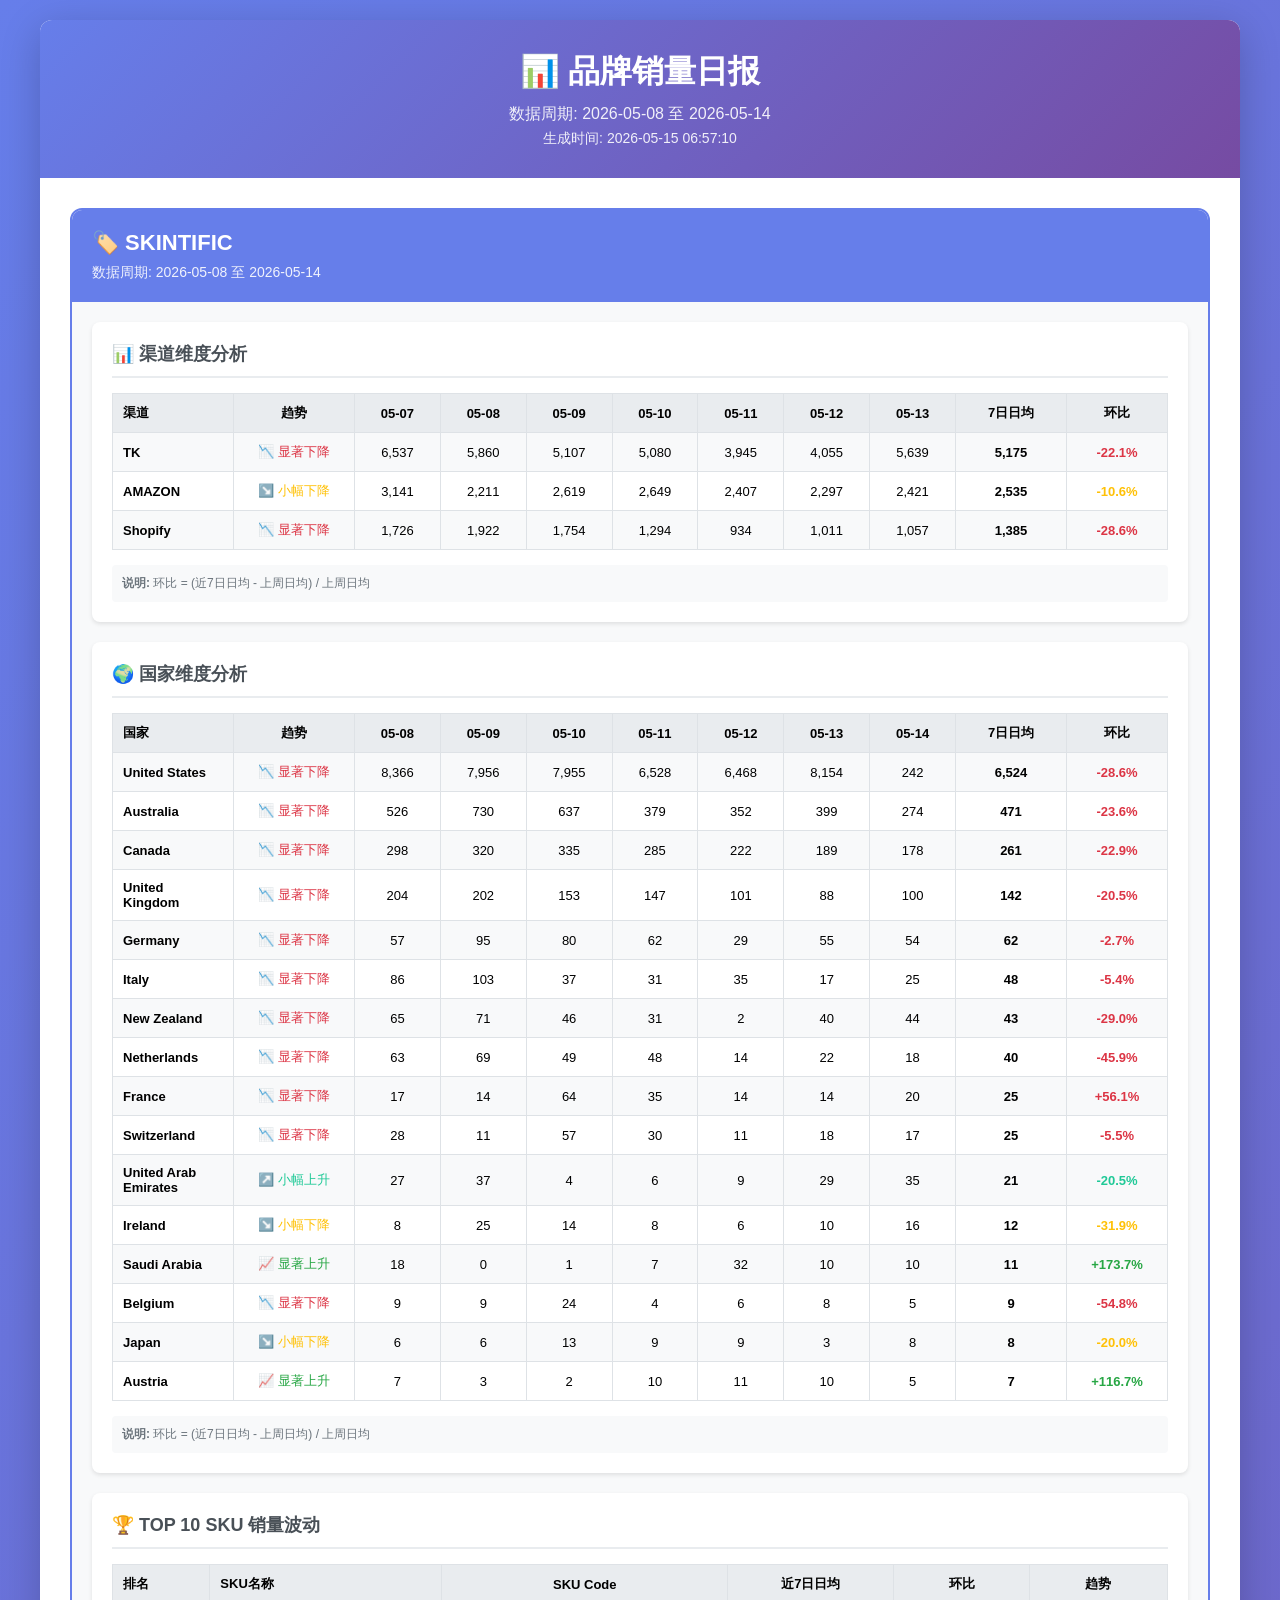
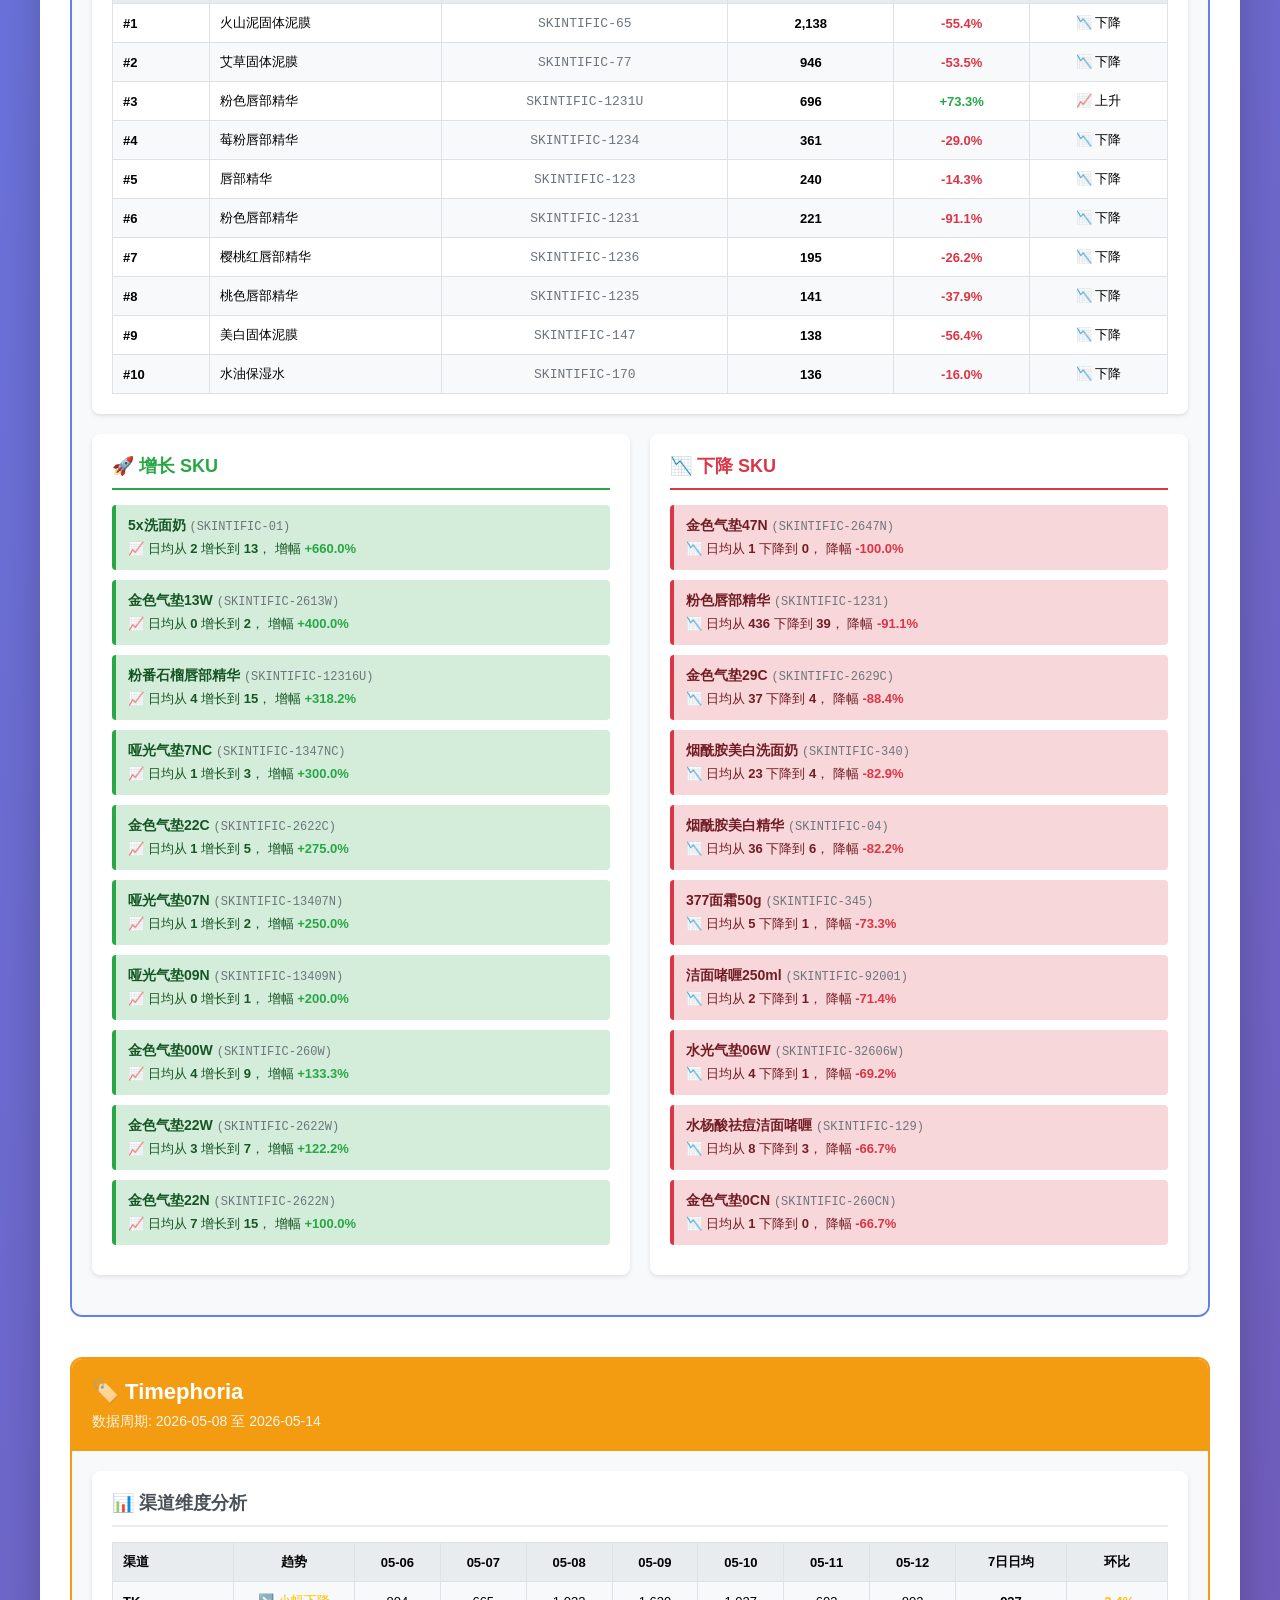
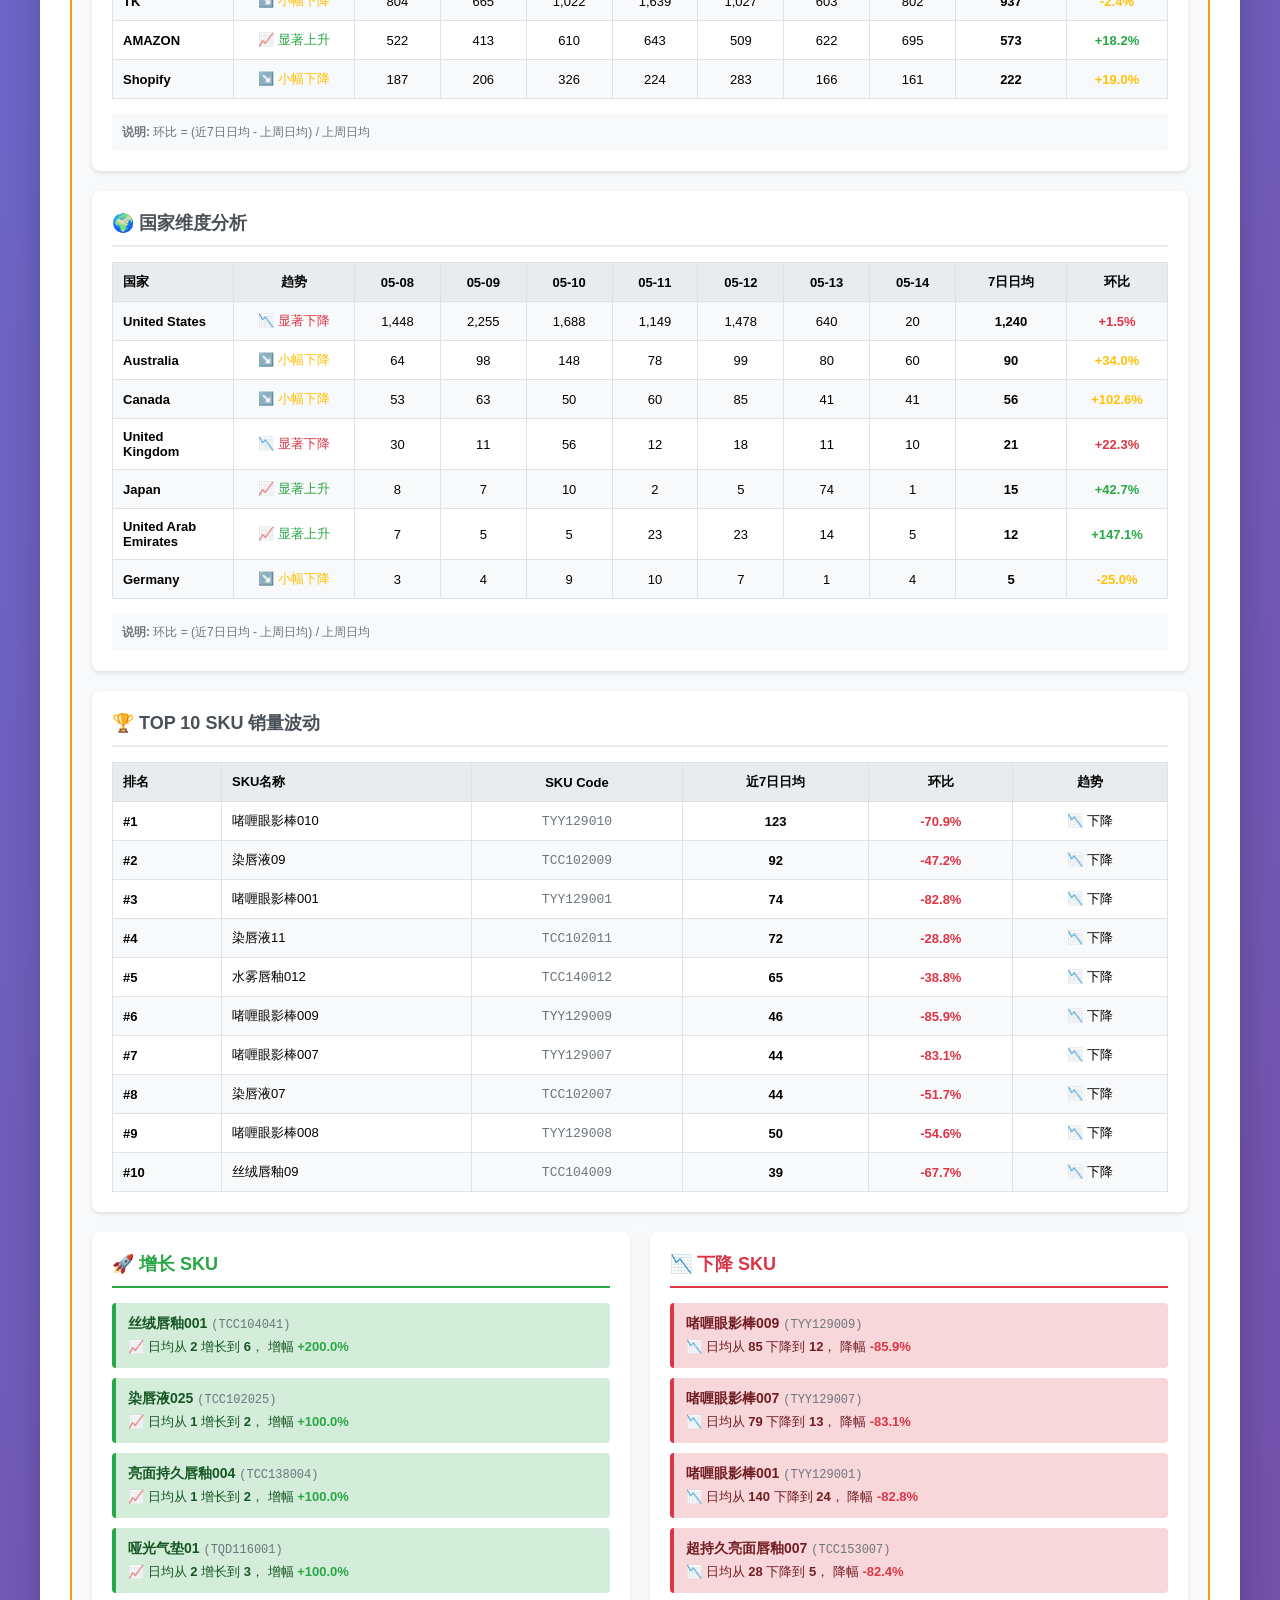
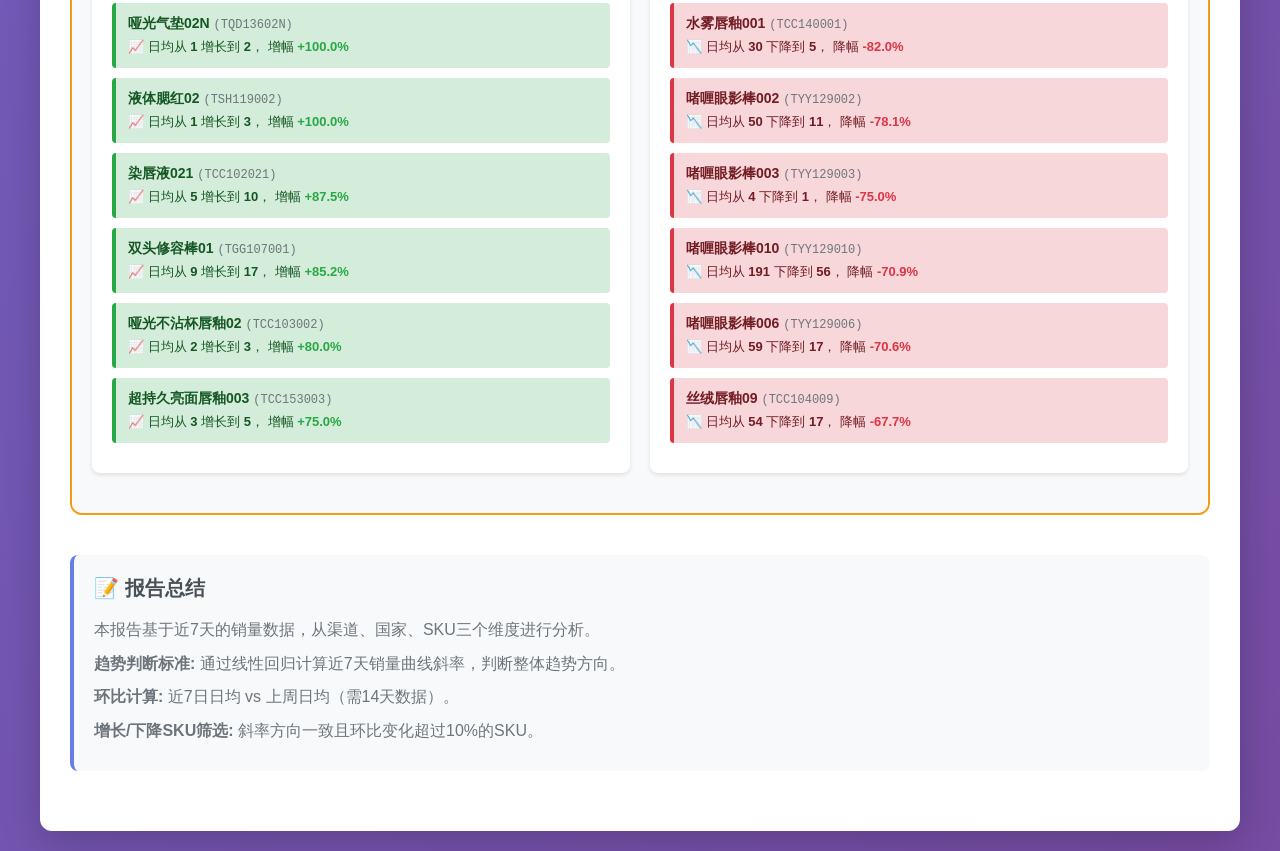
==== commit 46b1bb19: "Update: Daily sales report 2026-05-15 06:57" ====
--- a/daily_report.html
+++ b/daily_report.html
@@ -4,7 +4,7 @@
 <head>
     <meta charset="UTF-8">
     <meta name="viewport" content="width=device-width, initial-scale=1.0">
-    <title>品牌销量日报 - 2026-05-13</title>
+    <title>品牌销量日报 - 2026-05-14</title>
     <style>
         body {
             font-family: -apple-system, BlinkMacSystemFont, 'Segoe UI', Roboto, 'Helvetica Neue', Arial, sans-serif;
@@ -63,8 +63,8 @@
     <div class="container">
         <div class="header">
             <h1>📊 品牌销量日报</h1>
-            <p>数据周期: 2026-05-07 至 2026-05-13</p>
-            <p style="font-size: 14px; margin-top: 5px;">生成时间: 2026-05-14 06:47:38</p>
+            <p>数据周期: 2026-05-08 至 2026-05-14</p>
+            <p style="font-size: 14px; margin-top: 5px;">生成时间: 2026-05-15 06:57:10</p>
         </div>
 
         <div class="content">
@@ -72,7 +72,7 @@
     <div style="margin-bottom: 40px; border: 2px solid #667eea; border-radius: 12px; overflow: hidden;">
         <div style="background: #667eea; padding: 20px; color: white;">
             <h2 style="margin: 0; font-size: 22px;">🏷️ SKINTIFIC</h2>
-            <p style="margin: 8px 0 0 0; opacity: 0.9; font-size: 14px;">数据周期: 2026-05-07 至 2026-05-13</p>
+            <p style="margin: 8px 0 0 0; opacity: 0.9; font-size: 14px;">数据周期: 2026-05-08 至 2026-05-14</p>
         </div>
 
         <div style="padding: 20px; background: #f8f9fa;">
@@ -87,7 +87,7 @@
                         <tr style="background: #e9ecef;">
                             <th style="padding: 10px; text-align: left; border: 1px solid #dee2e6; width: 100px;">渠道</th>
                             <th style="padding: 10px; text-align: center; border: 1px solid #dee2e6; width: 100px;">趋势</th>
-        <th style="padding: 10px; text-align: center; border: 1px solid #dee2e6;">05-05</th><th style="padding: 10px; text-align: center; border: 1px solid #dee2e6;">05-06</th><th style="padding: 10px; text-align: center; border: 1px solid #dee2e6;">05-07</th><th style="padding: 10px; text-align: center; border: 1px solid #dee2e6;">05-08</th><th style="padding: 10px; text-align: center; border: 1px solid #dee2e6;">05-09</th><th style="padding: 10px; text-align: center; border: 1px solid #dee2e6;">05-10</th><th style="padding: 10px; text-align: center; border: 1px solid #dee2e6;">05-11</th>
+        <th style="padding: 10px; text-align: center; border: 1px solid #dee2e6;">05-07</th><th style="padding: 10px; text-align: center; border: 1px solid #dee2e6;">05-08</th><th style="padding: 10px; text-align: center; border: 1px solid #dee2e6;">05-09</th><th style="padding: 10px; text-align: center; border: 1px solid #dee2e6;">05-10</th><th style="padding: 10px; text-align: center; border: 1px solid #dee2e6;">05-11</th><th style="padding: 10px; text-align: center; border: 1px solid #dee2e6;">05-12</th><th style="padding: 10px; text-align: center; border: 1px solid #dee2e6;">05-13</th>
                             <th style="padding: 10px; text-align: center; border: 1px solid #dee2e6; width: 90px;">7日日均</th>
                             <th style="padding: 10px; text-align: center; border: 1px solid #dee2e6; width: 80px;">环比</th>
                         </tr>
@@ -96,26 +96,26 @@
         
                         <tr style="background: #f8f9fa;">
                             <td style="padding: 10px; border: 1px solid #dee2e6; font-weight: bold;">TK</td>
+                            <td style="padding: 10px; text-align: center; border: 1px solid #dee2e6; color: #dc3545;">📉 显著下降</td>
+            <td style="padding: 10px; text-align: center; border: 1px solid #dee2e6;">6,537</td><td style="padding: 10px; text-align: center; border: 1px solid #dee2e6;">5,860</td><td style="padding: 10px; text-align: center; border: 1px solid #dee2e6;">5,107</td><td style="padding: 10px; text-align: center; border: 1px solid #dee2e6;">5,080</td><td style="padding: 10px; text-align: center; border: 1px solid #dee2e6;">3,945</td><td style="padding: 10px; text-align: center; border: 1px solid #dee2e6;">4,055</td><td style="padding: 10px; text-align: center; border: 1px solid #dee2e6;">5,639</td>
+                            <td style="padding: 10px; text-align: center; border: 1px solid #dee2e6; font-weight: bold;">5,175</td>
+                            <td style="padding: 10px; text-align: center; border: 1px solid #dee2e6; color: #dc3545; font-weight: bold;">-22.1%</td>
+                        </tr>
+            
+                        <tr style="background: white;">
+                            <td style="padding: 10px; border: 1px solid #dee2e6; font-weight: bold;">AMAZON</td>
                             <td style="padding: 10px; text-align: center; border: 1px solid #dee2e6; color: #ffc107;">↘️ 小幅下降</td>
-            <td style="padding: 10px; text-align: center; border: 1px solid #dee2e6;">4,705</td><td style="padding: 10px; text-align: center; border: 1px solid #dee2e6;">5,783</td><td style="padding: 10px; text-align: center; border: 1px solid #dee2e6;">6,537</td><td style="padding: 10px; text-align: center; border: 1px solid #dee2e6;">5,860</td><td style="padding: 10px; text-align: center; border: 1px solid #dee2e6;">5,107</td><td style="padding: 10px; text-align: center; border: 1px solid #dee2e6;">5,080</td><td style="padding: 10px; text-align: center; border: 1px solid #dee2e6;">3,945</td>
-                            <td style="padding: 10px; text-align: center; border: 1px solid #dee2e6; font-weight: bold;">5,288</td>
-                            <td style="padding: 10px; text-align: center; border: 1px solid #dee2e6; color: #ffc107; font-weight: bold;">-17.0%</td>
-                        </tr>
-            
-                        <tr style="background: white;">
-                            <td style="padding: 10px; border: 1px solid #dee2e6; font-weight: bold;">AMAZON</td>
-                            <td style="padding: 10px; text-align: center; border: 1px solid #dee2e6; color: #dc3545;">📉 显著下降</td>
-            <td style="padding: 10px; text-align: center; border: 1px solid #dee2e6;">3,141</td><td style="padding: 10px; text-align: center; border: 1px solid #dee2e6;">2,211</td><td style="padding: 10px; text-align: center; border: 1px solid #dee2e6;">2,664</td><td style="padding: 10px; text-align: center; border: 1px solid #dee2e6;">1,845</td><td style="padding: 10px; text-align: center; border: 1px solid #dee2e6;">1,744</td><td style="padding: 10px; text-align: center; border: 1px solid #dee2e6;">1,631</td><td style="padding: 10px; text-align: center; border: 1px solid #dee2e6;">1,764</td>
-                            <td style="padding: 10px; text-align: center; border: 1px solid #dee2e6; font-weight: bold;">2,143</td>
-                            <td style="padding: 10px; text-align: center; border: 1px solid #dee2e6; color: #dc3545; font-weight: bold;">-31.2%</td>
+            <td style="padding: 10px; text-align: center; border: 1px solid #dee2e6;">3,141</td><td style="padding: 10px; text-align: center; border: 1px solid #dee2e6;">2,211</td><td style="padding: 10px; text-align: center; border: 1px solid #dee2e6;">2,619</td><td style="padding: 10px; text-align: center; border: 1px solid #dee2e6;">2,649</td><td style="padding: 10px; text-align: center; border: 1px solid #dee2e6;">2,407</td><td style="padding: 10px; text-align: center; border: 1px solid #dee2e6;">2,297</td><td style="padding: 10px; text-align: center; border: 1px solid #dee2e6;">2,421</td>
+                            <td style="padding: 10px; text-align: center; border: 1px solid #dee2e6; font-weight: bold;">2,535</td>
+                            <td style="padding: 10px; text-align: center; border: 1px solid #dee2e6; color: #ffc107; font-weight: bold;">-10.6%</td>
                         </tr>
             
                         <tr style="background: #f8f9fa;">
                             <td style="padding: 10px; border: 1px solid #dee2e6; font-weight: bold;">Shopify</td>
                             <td style="padding: 10px; text-align: center; border: 1px solid #dee2e6; color: #dc3545;">📉 显著下降</td>
-            <td style="padding: 10px; text-align: center; border: 1px solid #dee2e6;">1,738</td><td style="padding: 10px; text-align: center; border: 1px solid #dee2e6;">1,726</td><td style="padding: 10px; text-align: center; border: 1px solid #dee2e6;">1,922</td><td style="padding: 10px; text-align: center; border: 1px solid #dee2e6;">1,754</td><td style="padding: 10px; text-align: center; border: 1px solid #dee2e6;">1,294</td><td style="padding: 10px; text-align: center; border: 1px solid #dee2e6;">934</td><td style="padding: 10px; text-align: center; border: 1px solid #dee2e6;">1,011</td>
-                            <td style="padding: 10px; text-align: center; border: 1px solid #dee2e6; font-weight: bold;">1,483</td>
-                            <td style="padding: 10px; text-align: center; border: 1px solid #dee2e6; color: #dc3545; font-weight: bold;">-24.5%</td>
+            <td style="padding: 10px; text-align: center; border: 1px solid #dee2e6;">1,726</td><td style="padding: 10px; text-align: center; border: 1px solid #dee2e6;">1,922</td><td style="padding: 10px; text-align: center; border: 1px solid #dee2e6;">1,754</td><td style="padding: 10px; text-align: center; border: 1px solid #dee2e6;">1,294</td><td style="padding: 10px; text-align: center; border: 1px solid #dee2e6;">934</td><td style="padding: 10px; text-align: center; border: 1px solid #dee2e6;">1,011</td><td style="padding: 10px; text-align: center; border: 1px solid #dee2e6;">1,057</td>
+                            <td style="padding: 10px; text-align: center; border: 1px solid #dee2e6; font-weight: bold;">1,385</td>
+                            <td style="padding: 10px; text-align: center; border: 1px solid #dee2e6; color: #dc3545; font-weight: bold;">-28.6%</td>
                         </tr>
             
                     </tbody>
@@ -136,7 +136,7 @@
                         <tr style="background: #e9ecef;">
                             <th style="padding: 10px; text-align: left; border: 1px solid #dee2e6; width: 100px;">国家</th>
                             <th style="padding: 10px; text-align: center; border: 1px solid #dee2e6; width: 100px;">趋势</th>
-        <th style="padding: 10px; text-align: center; border: 1px solid #dee2e6;">05-07</th><th style="padding: 10px; text-align: center; border: 1px solid #dee2e6;">05-08</th><th style="padding: 10px; text-align: center; border: 1px solid #dee2e6;">05-09</th><th style="padding: 10px; text-align: center; border: 1px solid #dee2e6;">05-10</th><th style="padding: 10px; text-align: center; border: 1px solid #dee2e6;">05-11</th><th style="padding: 10px; text-align: center; border: 1px solid #dee2e6;">05-12</th><th style="padding: 10px; text-align: center; border: 1px solid #dee2e6;">05-13</th>
+        <th style="padding: 10px; text-align: center; border: 1px solid #dee2e6;">05-08</th><th style="padding: 10px; text-align: center; border: 1px solid #dee2e6;">05-09</th><th style="padding: 10px; text-align: center; border: 1px solid #dee2e6;">05-10</th><th style="padding: 10px; text-align: center; border: 1px solid #dee2e6;">05-11</th><th style="padding: 10px; text-align: center; border: 1px solid #dee2e6;">05-12</th><th style="padding: 10px; text-align: center; border: 1px solid #dee2e6;">05-13</th><th style="padding: 10px; text-align: center; border: 1px solid #dee2e6;">05-14</th>
                             <th style="padding: 10px; text-align: center; border: 1px solid #dee2e6; width: 90px;">7日日均</th>
                             <th style="padding: 10px; text-align: center; border: 1px solid #dee2e6; width: 80px;">环比</th>
                         </tr>
@@ -146,129 +146,129 @@
                         <tr style="background: #f8f9fa;">
                             <td style="padding: 10px; border: 1px solid #dee2e6; font-weight: bold;">United States</td>
                             <td style="padding: 10px; text-align: center; border: 1px solid #dee2e6; color: #dc3545;">📉 显著下降</td>
-            <td style="padding: 10px; text-align: center; border: 1px solid #dee2e6;">9,979</td><td style="padding: 10px; text-align: center; border: 1px solid #dee2e6;">8,366</td><td style="padding: 10px; text-align: center; border: 1px solid #dee2e6;">8,001</td><td style="padding: 10px; text-align: center; border: 1px solid #dee2e6;">7,151</td><td style="padding: 10px; text-align: center; border: 1px solid #dee2e6;">5,865</td><td style="padding: 10px; text-align: center; border: 1px solid #dee2e6;">1,747</td><td style="padding: 10px; text-align: center; border: 1px solid #dee2e6;">1,858</td>
-                            <td style="padding: 10px; text-align: center; border: 1px solid #dee2e6; font-weight: bold;">6,138</td>
-                            <td style="padding: 10px; text-align: center; border: 1px solid #dee2e6; color: #dc3545; font-weight: bold;">-31.1%</td>
+            <td style="padding: 10px; text-align: center; border: 1px solid #dee2e6;">8,366</td><td style="padding: 10px; text-align: center; border: 1px solid #dee2e6;">7,956</td><td style="padding: 10px; text-align: center; border: 1px solid #dee2e6;">7,955</td><td style="padding: 10px; text-align: center; border: 1px solid #dee2e6;">6,528</td><td style="padding: 10px; text-align: center; border: 1px solid #dee2e6;">6,468</td><td style="padding: 10px; text-align: center; border: 1px solid #dee2e6;">8,154</td><td style="padding: 10px; text-align: center; border: 1px solid #dee2e6;">242</td>
+                            <td style="padding: 10px; text-align: center; border: 1px solid #dee2e6; font-weight: bold;">6,524</td>
+                            <td style="padding: 10px; text-align: center; border: 1px solid #dee2e6; color: #dc3545; font-weight: bold;">-28.6%</td>
                         </tr>
             
                         <tr style="background: white;">
                             <td style="padding: 10px; border: 1px solid #dee2e6; font-weight: bold;">Australia</td>
                             <td style="padding: 10px; text-align: center; border: 1px solid #dee2e6; color: #dc3545;">📉 显著下降</td>
-            <td style="padding: 10px; text-align: center; border: 1px solid #dee2e6;">703</td><td style="padding: 10px; text-align: center; border: 1px solid #dee2e6;">526</td><td style="padding: 10px; text-align: center; border: 1px solid #dee2e6;">730</td><td style="padding: 10px; text-align: center; border: 1px solid #dee2e6;">637</td><td style="padding: 10px; text-align: center; border: 1px solid #dee2e6;">379</td><td style="padding: 10px; text-align: center; border: 1px solid #dee2e6;">352</td><td style="padding: 10px; text-align: center; border: 1px solid #dee2e6;">399</td>
-                            <td style="padding: 10px; text-align: center; border: 1px solid #dee2e6; font-weight: bold;">532</td>
-                            <td style="padding: 10px; text-align: center; border: 1px solid #dee2e6; color: #dc3545; font-weight: bold;">-11.0%</td>
+            <td style="padding: 10px; text-align: center; border: 1px solid #dee2e6;">526</td><td style="padding: 10px; text-align: center; border: 1px solid #dee2e6;">730</td><td style="padding: 10px; text-align: center; border: 1px solid #dee2e6;">637</td><td style="padding: 10px; text-align: center; border: 1px solid #dee2e6;">379</td><td style="padding: 10px; text-align: center; border: 1px solid #dee2e6;">352</td><td style="padding: 10px; text-align: center; border: 1px solid #dee2e6;">399</td><td style="padding: 10px; text-align: center; border: 1px solid #dee2e6;">274</td>
+                            <td style="padding: 10px; text-align: center; border: 1px solid #dee2e6; font-weight: bold;">471</td>
+                            <td style="padding: 10px; text-align: center; border: 1px solid #dee2e6; color: #dc3545; font-weight: bold;">-23.6%</td>
                         </tr>
             
                         <tr style="background: #f8f9fa;">
                             <td style="padding: 10px; border: 1px solid #dee2e6; font-weight: bold;">Canada</td>
                             <td style="padding: 10px; text-align: center; border: 1px solid #dee2e6; color: #dc3545;">📉 显著下降</td>
-            <td style="padding: 10px; text-align: center; border: 1px solid #dee2e6;">286</td><td style="padding: 10px; text-align: center; border: 1px solid #dee2e6;">298</td><td style="padding: 10px; text-align: center; border: 1px solid #dee2e6;">320</td><td style="padding: 10px; text-align: center; border: 1px solid #dee2e6;">335</td><td style="padding: 10px; text-align: center; border: 1px solid #dee2e6;">285</td><td style="padding: 10px; text-align: center; border: 1px solid #dee2e6;">222</td><td style="padding: 10px; text-align: center; border: 1px solid #dee2e6;">189</td>
-                            <td style="padding: 10px; text-align: center; border: 1px solid #dee2e6; font-weight: bold;">276</td>
-                            <td style="padding: 10px; text-align: center; border: 1px solid #dee2e6; color: #dc3545; font-weight: bold;">-21.8%</td>
+            <td style="padding: 10px; text-align: center; border: 1px solid #dee2e6;">298</td><td style="padding: 10px; text-align: center; border: 1px solid #dee2e6;">320</td><td style="padding: 10px; text-align: center; border: 1px solid #dee2e6;">335</td><td style="padding: 10px; text-align: center; border: 1px solid #dee2e6;">285</td><td style="padding: 10px; text-align: center; border: 1px solid #dee2e6;">222</td><td style="padding: 10px; text-align: center; border: 1px solid #dee2e6;">189</td><td style="padding: 10px; text-align: center; border: 1px solid #dee2e6;">178</td>
+                            <td style="padding: 10px; text-align: center; border: 1px solid #dee2e6; font-weight: bold;">261</td>
+                            <td style="padding: 10px; text-align: center; border: 1px solid #dee2e6; color: #dc3545; font-weight: bold;">-22.9%</td>
                         </tr>
             
                         <tr style="background: white;">
                             <td style="padding: 10px; border: 1px solid #dee2e6; font-weight: bold;">United Kingdom</td>
                             <td style="padding: 10px; text-align: center; border: 1px solid #dee2e6; color: #dc3545;">📉 显著下降</td>
-            <td style="padding: 10px; text-align: center; border: 1px solid #dee2e6;">138</td><td style="padding: 10px; text-align: center; border: 1px solid #dee2e6;">204</td><td style="padding: 10px; text-align: center; border: 1px solid #dee2e6;">202</td><td style="padding: 10px; text-align: center; border: 1px solid #dee2e6;">153</td><td style="padding: 10px; text-align: center; border: 1px solid #dee2e6;">147</td><td style="padding: 10px; text-align: center; border: 1px solid #dee2e6;">101</td><td style="padding: 10px; text-align: center; border: 1px solid #dee2e6;">88</td>
-                            <td style="padding: 10px; text-align: center; border: 1px solid #dee2e6; font-weight: bold;">148</td>
-                            <td style="padding: 10px; text-align: center; border: 1px solid #dee2e6; color: #dc3545; font-weight: bold;">-20.4%</td>
+            <td style="padding: 10px; text-align: center; border: 1px solid #dee2e6;">204</td><td style="padding: 10px; text-align: center; border: 1px solid #dee2e6;">202</td><td style="padding: 10px; text-align: center; border: 1px solid #dee2e6;">153</td><td style="padding: 10px; text-align: center; border: 1px solid #dee2e6;">147</td><td style="padding: 10px; text-align: center; border: 1px solid #dee2e6;">101</td><td style="padding: 10px; text-align: center; border: 1px solid #dee2e6;">88</td><td style="padding: 10px; text-align: center; border: 1px solid #dee2e6;">100</td>
+                            <td style="padding: 10px; text-align: center; border: 1px solid #dee2e6; font-weight: bold;">142</td>
+                            <td style="padding: 10px; text-align: center; border: 1px solid #dee2e6; color: #dc3545; font-weight: bold;">-20.5%</td>
                         </tr>
             
                         <tr style="background: #f8f9fa;">
                             <td style="padding: 10px; border: 1px solid #dee2e6; font-weight: bold;">Germany</td>
+                            <td style="padding: 10px; text-align: center; border: 1px solid #dee2e6; color: #dc3545;">📉 显著下降</td>
+            <td style="padding: 10px; text-align: center; border: 1px solid #dee2e6;">57</td><td style="padding: 10px; text-align: center; border: 1px solid #dee2e6;">95</td><td style="padding: 10px; text-align: center; border: 1px solid #dee2e6;">80</td><td style="padding: 10px; text-align: center; border: 1px solid #dee2e6;">62</td><td style="padding: 10px; text-align: center; border: 1px solid #dee2e6;">29</td><td style="padding: 10px; text-align: center; border: 1px solid #dee2e6;">55</td><td style="padding: 10px; text-align: center; border: 1px solid #dee2e6;">54</td>
+                            <td style="padding: 10px; text-align: center; border: 1px solid #dee2e6; font-weight: bold;">62</td>
+                            <td style="padding: 10px; text-align: center; border: 1px solid #dee2e6; color: #dc3545; font-weight: bold;">-2.7%</td>
+                        </tr>
+            
+                        <tr style="background: white;">
+                            <td style="padding: 10px; border: 1px solid #dee2e6; font-weight: bold;">Italy</td>
+                            <td style="padding: 10px; text-align: center; border: 1px solid #dee2e6; color: #dc3545;">📉 显著下降</td>
+            <td style="padding: 10px; text-align: center; border: 1px solid #dee2e6;">86</td><td style="padding: 10px; text-align: center; border: 1px solid #dee2e6;">103</td><td style="padding: 10px; text-align: center; border: 1px solid #dee2e6;">37</td><td style="padding: 10px; text-align: center; border: 1px solid #dee2e6;">31</td><td style="padding: 10px; text-align: center; border: 1px solid #dee2e6;">35</td><td style="padding: 10px; text-align: center; border: 1px solid #dee2e6;">17</td><td style="padding: 10px; text-align: center; border: 1px solid #dee2e6;">25</td>
+                            <td style="padding: 10px; text-align: center; border: 1px solid #dee2e6; font-weight: bold;">48</td>
+                            <td style="padding: 10px; text-align: center; border: 1px solid #dee2e6; color: #dc3545; font-weight: bold;">-5.4%</td>
+                        </tr>
+            
+                        <tr style="background: #f8f9fa;">
+                            <td style="padding: 10px; border: 1px solid #dee2e6; font-weight: bold;">New Zealand</td>
+                            <td style="padding: 10px; text-align: center; border: 1px solid #dee2e6; color: #dc3545;">📉 显著下降</td>
+            <td style="padding: 10px; text-align: center; border: 1px solid #dee2e6;">65</td><td style="padding: 10px; text-align: center; border: 1px solid #dee2e6;">71</td><td style="padding: 10px; text-align: center; border: 1px solid #dee2e6;">46</td><td style="padding: 10px; text-align: center; border: 1px solid #dee2e6;">31</td><td style="padding: 10px; text-align: center; border: 1px solid #dee2e6;">2</td><td style="padding: 10px; text-align: center; border: 1px solid #dee2e6;">40</td><td style="padding: 10px; text-align: center; border: 1px solid #dee2e6;">44</td>
+                            <td style="padding: 10px; text-align: center; border: 1px solid #dee2e6; font-weight: bold;">43</td>
+                            <td style="padding: 10px; text-align: center; border: 1px solid #dee2e6; color: #dc3545; font-weight: bold;">-29.0%</td>
+                        </tr>
+            
+                        <tr style="background: white;">
+                            <td style="padding: 10px; border: 1px solid #dee2e6; font-weight: bold;">Netherlands</td>
+                            <td style="padding: 10px; text-align: center; border: 1px solid #dee2e6; color: #dc3545;">📉 显著下降</td>
+            <td style="padding: 10px; text-align: center; border: 1px solid #dee2e6;">63</td><td style="padding: 10px; text-align: center; border: 1px solid #dee2e6;">69</td><td style="padding: 10px; text-align: center; border: 1px solid #dee2e6;">49</td><td style="padding: 10px; text-align: center; border: 1px solid #dee2e6;">48</td><td style="padding: 10px; text-align: center; border: 1px solid #dee2e6;">14</td><td style="padding: 10px; text-align: center; border: 1px solid #dee2e6;">22</td><td style="padding: 10px; text-align: center; border: 1px solid #dee2e6;">18</td>
+                            <td style="padding: 10px; text-align: center; border: 1px solid #dee2e6; font-weight: bold;">40</td>
+                            <td style="padding: 10px; text-align: center; border: 1px solid #dee2e6; color: #dc3545; font-weight: bold;">-45.9%</td>
+                        </tr>
+            
+                        <tr style="background: #f8f9fa;">
+                            <td style="padding: 10px; border: 1px solid #dee2e6; font-weight: bold;">France</td>
+                            <td style="padding: 10px; text-align: center; border: 1px solid #dee2e6; color: #dc3545;">📉 显著下降</td>
+            <td style="padding: 10px; text-align: center; border: 1px solid #dee2e6;">17</td><td style="padding: 10px; text-align: center; border: 1px solid #dee2e6;">14</td><td style="padding: 10px; text-align: center; border: 1px solid #dee2e6;">64</td><td style="padding: 10px; text-align: center; border: 1px solid #dee2e6;">35</td><td style="padding: 10px; text-align: center; border: 1px solid #dee2e6;">14</td><td style="padding: 10px; text-align: center; border: 1px solid #dee2e6;">14</td><td style="padding: 10px; text-align: center; border: 1px solid #dee2e6;">20</td>
+                            <td style="padding: 10px; text-align: center; border: 1px solid #dee2e6; font-weight: bold;">25</td>
+                            <td style="padding: 10px; text-align: center; border: 1px solid #dee2e6; color: #dc3545; font-weight: bold;">+56.1%</td>
+                        </tr>
+            
+                        <tr style="background: white;">
+                            <td style="padding: 10px; border: 1px solid #dee2e6; font-weight: bold;">Switzerland</td>
+                            <td style="padding: 10px; text-align: center; border: 1px solid #dee2e6; color: #dc3545;">📉 显著下降</td>
+            <td style="padding: 10px; text-align: center; border: 1px solid #dee2e6;">28</td><td style="padding: 10px; text-align: center; border: 1px solid #dee2e6;">11</td><td style="padding: 10px; text-align: center; border: 1px solid #dee2e6;">57</td><td style="padding: 10px; text-align: center; border: 1px solid #dee2e6;">30</td><td style="padding: 10px; text-align: center; border: 1px solid #dee2e6;">11</td><td style="padding: 10px; text-align: center; border: 1px solid #dee2e6;">18</td><td style="padding: 10px; text-align: center; border: 1px solid #dee2e6;">17</td>
+                            <td style="padding: 10px; text-align: center; border: 1px solid #dee2e6; font-weight: bold;">25</td>
+                            <td style="padding: 10px; text-align: center; border: 1px solid #dee2e6; color: #dc3545; font-weight: bold;">-5.5%</td>
+                        </tr>
+            
+                        <tr style="background: #f8f9fa;">
+                            <td style="padding: 10px; border: 1px solid #dee2e6; font-weight: bold;">United Arab Emirates</td>
+                            <td style="padding: 10px; text-align: center; border: 1px solid #dee2e6; color: #20c997;">↗️ 小幅上升</td>
+            <td style="padding: 10px; text-align: center; border: 1px solid #dee2e6;">27</td><td style="padding: 10px; text-align: center; border: 1px solid #dee2e6;">37</td><td style="padding: 10px; text-align: center; border: 1px solid #dee2e6;">4</td><td style="padding: 10px; text-align: center; border: 1px solid #dee2e6;">6</td><td style="padding: 10px; text-align: center; border: 1px solid #dee2e6;">9</td><td style="padding: 10px; text-align: center; border: 1px solid #dee2e6;">29</td><td style="padding: 10px; text-align: center; border: 1px solid #dee2e6;">35</td>
+                            <td style="padding: 10px; text-align: center; border: 1px solid #dee2e6; font-weight: bold;">21</td>
+                            <td style="padding: 10px; text-align: center; border: 1px solid #dee2e6; color: #20c997; font-weight: bold;">-20.5%</td>
+                        </tr>
+            
+                        <tr style="background: white;">
+                            <td style="padding: 10px; border: 1px solid #dee2e6; font-weight: bold;">Ireland</td>
                             <td style="padding: 10px; text-align: center; border: 1px solid #dee2e6; color: #ffc107;">↘️ 小幅下降</td>
-            <td style="padding: 10px; text-align: center; border: 1px solid #dee2e6;">36</td><td style="padding: 10px; text-align: center; border: 1px solid #dee2e6;">57</td><td style="padding: 10px; text-align: center; border: 1px solid #dee2e6;">95</td><td style="padding: 10px; text-align: center; border: 1px solid #dee2e6;">80</td><td style="padding: 10px; text-align: center; border: 1px solid #dee2e6;">62</td><td style="padding: 10px; text-align: center; border: 1px solid #dee2e6;">29</td><td style="padding: 10px; text-align: center; border: 1px solid #dee2e6;">55</td>
-                            <td style="padding: 10px; text-align: center; border: 1px solid #dee2e6; font-weight: bold;">59</td>
-                            <td style="padding: 10px; text-align: center; border: 1px solid #dee2e6; color: #ffc107; font-weight: bold;">-14.6%</td>
-                        </tr>
-            
-                        <tr style="background: white;">
-                            <td style="padding: 10px; border: 1px solid #dee2e6; font-weight: bold;">Italy</td>
-                            <td style="padding: 10px; text-align: center; border: 1px solid #dee2e6; color: #dc3545;">📉 显著下降</td>
-            <td style="padding: 10px; text-align: center; border: 1px solid #dee2e6;">76</td><td style="padding: 10px; text-align: center; border: 1px solid #dee2e6;">86</td><td style="padding: 10px; text-align: center; border: 1px solid #dee2e6;">103</td><td style="padding: 10px; text-align: center; border: 1px solid #dee2e6;">37</td><td style="padding: 10px; text-align: center; border: 1px solid #dee2e6;">31</td><td style="padding: 10px; text-align: center; border: 1px solid #dee2e6;">35</td><td style="padding: 10px; text-align: center; border: 1px solid #dee2e6;">17</td>
-                            <td style="padding: 10px; text-align: center; border: 1px solid #dee2e6; font-weight: bold;">55</td>
-                            <td style="padding: 10px; text-align: center; border: 1px solid #dee2e6; color: #dc3545; font-weight: bold;">+26.6%</td>
-                        </tr>
-            
-                        <tr style="background: #f8f9fa;">
-                            <td style="padding: 10px; border: 1px solid #dee2e6; font-weight: bold;">New Zealand</td>
-                            <td style="padding: 10px; text-align: center; border: 1px solid #dee2e6; color: #dc3545;">📉 显著下降</td>
-            <td style="padding: 10px; text-align: center; border: 1px solid #dee2e6;">59</td><td style="padding: 10px; text-align: center; border: 1px solid #dee2e6;">65</td><td style="padding: 10px; text-align: center; border: 1px solid #dee2e6;">71</td><td style="padding: 10px; text-align: center; border: 1px solid #dee2e6;">46</td><td style="padding: 10px; text-align: center; border: 1px solid #dee2e6;">31</td><td style="padding: 10px; text-align: center; border: 1px solid #dee2e6;">2</td><td style="padding: 10px; text-align: center; border: 1px solid #dee2e6;">40</td>
-                            <td style="padding: 10px; text-align: center; border: 1px solid #dee2e6; font-weight: bold;">45</td>
-                            <td style="padding: 10px; text-align: center; border: 1px solid #dee2e6; color: #dc3545; font-weight: bold;">-19.1%</td>
-                        </tr>
-            
-                        <tr style="background: white;">
-                            <td style="padding: 10px; border: 1px solid #dee2e6; font-weight: bold;">Netherlands</td>
-                            <td style="padding: 10px; text-align: center; border: 1px solid #dee2e6; color: #dc3545;">📉 显著下降</td>
-            <td style="padding: 10px; text-align: center; border: 1px solid #dee2e6;">38</td><td style="padding: 10px; text-align: center; border: 1px solid #dee2e6;">63</td><td style="padding: 10px; text-align: center; border: 1px solid #dee2e6;">69</td><td style="padding: 10px; text-align: center; border: 1px solid #dee2e6;">49</td><td style="padding: 10px; text-align: center; border: 1px solid #dee2e6;">48</td><td style="padding: 10px; text-align: center; border: 1px solid #dee2e6;">14</td><td style="padding: 10px; text-align: center; border: 1px solid #dee2e6;">22</td>
-                            <td style="padding: 10px; text-align: center; border: 1px solid #dee2e6; font-weight: bold;">43</td>
-                            <td style="padding: 10px; text-align: center; border: 1px solid #dee2e6; color: #dc3545; font-weight: bold;">-44.4%</td>
-                        </tr>
-            
-                        <tr style="background: #f8f9fa;">
-                            <td style="padding: 10px; border: 1px solid #dee2e6; font-weight: bold;">France</td>
-                            <td style="padding: 10px; text-align: center; border: 1px solid #dee2e6; color: #20c997;">↗️ 小幅上升</td>
-            <td style="padding: 10px; text-align: center; border: 1px solid #dee2e6;">11</td><td style="padding: 10px; text-align: center; border: 1px solid #dee2e6;">17</td><td style="padding: 10px; text-align: center; border: 1px solid #dee2e6;">14</td><td style="padding: 10px; text-align: center; border: 1px solid #dee2e6;">64</td><td style="padding: 10px; text-align: center; border: 1px solid #dee2e6;">35</td><td style="padding: 10px; text-align: center; border: 1px solid #dee2e6;">14</td><td style="padding: 10px; text-align: center; border: 1px solid #dee2e6;">14</td>
-                            <td style="padding: 10px; text-align: center; border: 1px solid #dee2e6; font-weight: bold;">24</td>
-                            <td style="padding: 10px; text-align: center; border: 1px solid #dee2e6; color: #20c997; font-weight: bold;">+26.1%</td>
-                        </tr>
-            
-                        <tr style="background: white;">
-                            <td style="padding: 10px; border: 1px solid #dee2e6; font-weight: bold;">Switzerland</td>
-                            <td style="padding: 10px; text-align: center; border: 1px solid #dee2e6; color: #ffc107;">↘️ 小幅下降</td>
-            <td style="padding: 10px; text-align: center; border: 1px solid #dee2e6;">14</td><td style="padding: 10px; text-align: center; border: 1px solid #dee2e6;">28</td><td style="padding: 10px; text-align: center; border: 1px solid #dee2e6;">11</td><td style="padding: 10px; text-align: center; border: 1px solid #dee2e6;">57</td><td style="padding: 10px; text-align: center; border: 1px solid #dee2e6;">30</td><td style="padding: 10px; text-align: center; border: 1px solid #dee2e6;">11</td><td style="padding: 10px; text-align: center; border: 1px solid #dee2e6;">18</td>
-                            <td style="padding: 10px; text-align: center; border: 1px solid #dee2e6; font-weight: bold;">24</td>
-                            <td style="padding: 10px; text-align: center; border: 1px solid #dee2e6; color: #ffc107; font-weight: bold;">-13.3%</td>
-                        </tr>
-            
-                        <tr style="background: #f8f9fa;">
-                            <td style="padding: 10px; border: 1px solid #dee2e6; font-weight: bold;">United Arab Emirates</td>
-                            <td style="padding: 10px; text-align: center; border: 1px solid #dee2e6; color: #dc3545;">📉 显著下降</td>
-            <td style="padding: 10px; text-align: center; border: 1px solid #dee2e6;">23</td><td style="padding: 10px; text-align: center; border: 1px solid #dee2e6;">27</td><td style="padding: 10px; text-align: center; border: 1px solid #dee2e6;">37</td><td style="padding: 10px; text-align: center; border: 1px solid #dee2e6;">4</td><td style="padding: 10px; text-align: center; border: 1px solid #dee2e6;">6</td><td style="padding: 10px; text-align: center; border: 1px solid #dee2e6;">9</td><td style="padding: 10px; text-align: center; border: 1px solid #dee2e6;">29</td>
-                            <td style="padding: 10px; text-align: center; border: 1px solid #dee2e6; font-weight: bold;">19</td>
-                            <td style="padding: 10px; text-align: center; border: 1px solid #dee2e6; color: #dc3545; font-weight: bold;">-23.7%</td>
-                        </tr>
-            
-                        <tr style="background: white;">
-                            <td style="padding: 10px; border: 1px solid #dee2e6; font-weight: bold;">Belgium</td>
-                            <td style="padding: 10px; text-align: center; border: 1px solid #dee2e6; color: #dc3545;">📉 显著下降</td>
-            <td style="padding: 10px; text-align: center; border: 1px solid #dee2e6;">21</td><td style="padding: 10px; text-align: center; border: 1px solid #dee2e6;">9</td><td style="padding: 10px; text-align: center; border: 1px solid #dee2e6;">9</td><td style="padding: 10px; text-align: center; border: 1px solid #dee2e6;">24</td><td style="padding: 10px; text-align: center; border: 1px solid #dee2e6;">4</td><td style="padding: 10px; text-align: center; border: 1px solid #dee2e6;">6</td><td style="padding: 10px; text-align: center; border: 1px solid #dee2e6;">8</td>
+            <td style="padding: 10px; text-align: center; border: 1px solid #dee2e6;">8</td><td style="padding: 10px; text-align: center; border: 1px solid #dee2e6;">25</td><td style="padding: 10px; text-align: center; border: 1px solid #dee2e6;">14</td><td style="padding: 10px; text-align: center; border: 1px solid #dee2e6;">8</td><td style="padding: 10px; text-align: center; border: 1px solid #dee2e6;">6</td><td style="padding: 10px; text-align: center; border: 1px solid #dee2e6;">10</td><td style="padding: 10px; text-align: center; border: 1px solid #dee2e6;">16</td>
                             <td style="padding: 10px; text-align: center; border: 1px solid #dee2e6; font-weight: bold;">12</td>
-                            <td style="padding: 10px; text-align: center; border: 1px solid #dee2e6; color: #dc3545; font-weight: bold;">-53.8%</td>
-                        </tr>
-            
-                        <tr style="background: #f8f9fa;">
-                            <td style="padding: 10px; border: 1px solid #dee2e6; font-weight: bold;">Ireland</td>
-                            <td style="padding: 10px; text-align: center; border: 1px solid #dee2e6; color: #dc3545;">📉 显著下降</td>
-            <td style="padding: 10px; text-align: center; border: 1px solid #dee2e6;">10</td><td style="padding: 10px; text-align: center; border: 1px solid #dee2e6;">8</td><td style="padding: 10px; text-align: center; border: 1px solid #dee2e6;">25</td><td style="padding: 10px; text-align: center; border: 1px solid #dee2e6;">14</td><td style="padding: 10px; text-align: center; border: 1px solid #dee2e6;">8</td><td style="padding: 10px; text-align: center; border: 1px solid #dee2e6;">6</td><td style="padding: 10px; text-align: center; border: 1px solid #dee2e6;">10</td>
-                            <td style="padding: 10px; text-align: center; border: 1px solid #dee2e6; font-weight: bold;">12</td>
-                            <td style="padding: 10px; text-align: center; border: 1px solid #dee2e6; color: #dc3545; font-weight: bold;">-44.2%</td>
-                        </tr>
-            
-                        <tr style="background: white;">
+                            <td style="padding: 10px; text-align: center; border: 1px solid #dee2e6; color: #ffc107; font-weight: bold;">-31.9%</td>
+                        </tr>
+            
+                        <tr style="background: #f8f9fa;">
                             <td style="padding: 10px; border: 1px solid #dee2e6; font-weight: bold;">Saudi Arabia</td>
                             <td style="padding: 10px; text-align: center; border: 1px solid #dee2e6; color: #28a745;">📈 显著上升</td>
-            <td style="padding: 10px; text-align: center; border: 1px solid #dee2e6;">0</td><td style="padding: 10px; text-align: center; border: 1px solid #dee2e6;">18</td><td style="padding: 10px; text-align: center; border: 1px solid #dee2e6;">0</td><td style="padding: 10px; text-align: center; border: 1px solid #dee2e6;">1</td><td style="padding: 10px; text-align: center; border: 1px solid #dee2e6;">7</td><td style="padding: 10px; text-align: center; border: 1px solid #dee2e6;">32</td><td style="padding: 10px; text-align: center; border: 1px solid #dee2e6;">10</td>
-                            <td style="padding: 10px; text-align: center; border: 1px solid #dee2e6; font-weight: bold;">10</td>
-                            <td style="padding: 10px; text-align: center; border: 1px solid #dee2e6; color: #28a745; font-weight: bold;">+172.2%</td>
-                        </tr>
-            
-                        <tr style="background: #f8f9fa;">
-                            <td style="padding: 10px; border: 1px solid #dee2e6; font-weight: bold;">Austria</td>
-                            <td style="padding: 10px; text-align: center; border: 1px solid #dee2e6; color: #ffc107;">↘️ 小幅下降</td>
-            <td style="padding: 10px; text-align: center; border: 1px solid #dee2e6;">16</td><td style="padding: 10px; text-align: center; border: 1px solid #dee2e6;">7</td><td style="padding: 10px; text-align: center; border: 1px solid #dee2e6;">3</td><td style="padding: 10px; text-align: center; border: 1px solid #dee2e6;">2</td><td style="padding: 10px; text-align: center; border: 1px solid #dee2e6;">10</td><td style="padding: 10px; text-align: center; border: 1px solid #dee2e6;">11</td><td style="padding: 10px; text-align: center; border: 1px solid #dee2e6;">10</td>
-                            <td style="padding: 10px; text-align: center; border: 1px solid #dee2e6; font-weight: bold;">8</td>
-                            <td style="padding: 10px; text-align: center; border: 1px solid #dee2e6; color: #ffc107; font-weight: bold;">+19.2%</td>
-                        </tr>
-            
-                        <tr style="background: white;">
+            <td style="padding: 10px; text-align: center; border: 1px solid #dee2e6;">18</td><td style="padding: 10px; text-align: center; border: 1px solid #dee2e6;">0</td><td style="padding: 10px; text-align: center; border: 1px solid #dee2e6;">1</td><td style="padding: 10px; text-align: center; border: 1px solid #dee2e6;">7</td><td style="padding: 10px; text-align: center; border: 1px solid #dee2e6;">32</td><td style="padding: 10px; text-align: center; border: 1px solid #dee2e6;">10</td><td style="padding: 10px; text-align: center; border: 1px solid #dee2e6;">10</td>
+                            <td style="padding: 10px; text-align: center; border: 1px solid #dee2e6; font-weight: bold;">11</td>
+                            <td style="padding: 10px; text-align: center; border: 1px solid #dee2e6; color: #28a745; font-weight: bold;">+173.7%</td>
+                        </tr>
+            
+                        <tr style="background: white;">
+                            <td style="padding: 10px; border: 1px solid #dee2e6; font-weight: bold;">Belgium</td>
+                            <td style="padding: 10px; text-align: center; border: 1px solid #dee2e6; color: #dc3545;">📉 显著下降</td>
+            <td style="padding: 10px; text-align: center; border: 1px solid #dee2e6;">9</td><td style="padding: 10px; text-align: center; border: 1px solid #dee2e6;">9</td><td style="padding: 10px; text-align: center; border: 1px solid #dee2e6;">24</td><td style="padding: 10px; text-align: center; border: 1px solid #dee2e6;">4</td><td style="padding: 10px; text-align: center; border: 1px solid #dee2e6;">6</td><td style="padding: 10px; text-align: center; border: 1px solid #dee2e6;">8</td><td style="padding: 10px; text-align: center; border: 1px solid #dee2e6;">5</td>
+                            <td style="padding: 10px; text-align: center; border: 1px solid #dee2e6; font-weight: bold;">9</td>
+                            <td style="padding: 10px; text-align: center; border: 1px solid #dee2e6; color: #dc3545; font-weight: bold;">-54.8%</td>
+                        </tr>
+            
+                        <tr style="background: #f8f9fa;">
                             <td style="padding: 10px; border: 1px solid #dee2e6; font-weight: bold;">Japan</td>
                             <td style="padding: 10px; text-align: center; border: 1px solid #dee2e6; color: #ffc107;">↘️ 小幅下降</td>
             <td style="padding: 10px; text-align: center; border: 1px solid #dee2e6;">6</td><td style="padding: 10px; text-align: center; border: 1px solid #dee2e6;">6</td><td style="padding: 10px; text-align: center; border: 1px solid #dee2e6;">13</td><td style="padding: 10px; text-align: center; border: 1px solid #dee2e6;">9</td><td style="padding: 10px; text-align: center; border: 1px solid #dee2e6;">9</td><td style="padding: 10px; text-align: center; border: 1px solid #dee2e6;">3</td><td style="padding: 10px; text-align: center; border: 1px solid #dee2e6;">8</td>
                             <td style="padding: 10px; text-align: center; border: 1px solid #dee2e6; font-weight: bold;">8</td>
-                            <td style="padding: 10px; text-align: center; border: 1px solid #dee2e6; color: #ffc107; font-weight: bold;">+10.2%</td>
+                            <td style="padding: 10px; text-align: center; border: 1px solid #dee2e6; color: #ffc107; font-weight: bold;">-20.0%</td>
+                        </tr>
+            
+                        <tr style="background: white;">
+                            <td style="padding: 10px; border: 1px solid #dee2e6; font-weight: bold;">Austria</td>
+                            <td style="padding: 10px; text-align: center; border: 1px solid #dee2e6; color: #28a745;">📈 显著上升</td>
+            <td style="padding: 10px; text-align: center; border: 1px solid #dee2e6;">7</td><td style="padding: 10px; text-align: center; border: 1px solid #dee2e6;">3</td><td style="padding: 10px; text-align: center; border: 1px solid #dee2e6;">2</td><td style="padding: 10px; text-align: center; border: 1px solid #dee2e6;">10</td><td style="padding: 10px; text-align: center; border: 1px solid #dee2e6;">11</td><td style="padding: 10px; text-align: center; border: 1px solid #dee2e6;">10</td><td style="padding: 10px; text-align: center; border: 1px solid #dee2e6;">5</td>
+                            <td style="padding: 10px; text-align: center; border: 1px solid #dee2e6; font-weight: bold;">7</td>
+                            <td style="padding: 10px; text-align: center; border: 1px solid #dee2e6; color: #28a745; font-weight: bold;">+116.7%</td>
                         </tr>
             
                     </tbody>
@@ -301,8 +301,8 @@
                             <td style="padding: 10px; border: 1px solid #dee2e6; font-weight: bold;">#1</td>
                             <td style="padding: 10px; border: 1px solid #dee2e6;">火山泥固体泥膜</td>
                             <td style="padding: 10px; text-align: center; border: 1px solid #dee2e6; font-family: monospace; color: #6c757d;">SKINTIFIC-65</td>
-                            <td style="padding: 10px; text-align: center; border: 1px solid #dee2e6; font-weight: bold;">2,265</td>
-                            <td style="padding: 10px; text-align: center; border: 1px solid #dee2e6; color: #dc3545; font-weight: bold;">-70.9%</td>
+                            <td style="padding: 10px; text-align: center; border: 1px solid #dee2e6; font-weight: bold;">2,138</td>
+                            <td style="padding: 10px; text-align: center; border: 1px solid #dee2e6; color: #dc3545; font-weight: bold;">-55.4%</td>
                             <td style="padding: 10px; text-align: center; border: 1px solid #dee2e6;">📉 下降</td>
                         </tr>
         
@@ -310,8 +310,8 @@
                             <td style="padding: 10px; border: 1px solid #dee2e6; font-weight: bold;">#2</td>
                             <td style="padding: 10px; border: 1px solid #dee2e6;">艾草固体泥膜</td>
                             <td style="padding: 10px; text-align: center; border: 1px solid #dee2e6; font-family: monospace; color: #6c757d;">SKINTIFIC-77</td>
-                            <td style="padding: 10px; text-align: center; border: 1px solid #dee2e6; font-weight: bold;">894</td>
-                            <td style="padding: 10px; text-align: center; border: 1px solid #dee2e6; color: #dc3545; font-weight: bold;">-64.4%</td>
+                            <td style="padding: 10px; text-align: center; border: 1px solid #dee2e6; font-weight: bold;">946</td>
+                            <td style="padding: 10px; text-align: center; border: 1px solid #dee2e6; color: #dc3545; font-weight: bold;">-53.5%</td>
                             <td style="padding: 10px; text-align: center; border: 1px solid #dee2e6;">📉 下降</td>
                         </tr>
         
@@ -319,35 +319,35 @@
                             <td style="padding: 10px; border: 1px solid #dee2e6; font-weight: bold;">#3</td>
                             <td style="padding: 10px; border: 1px solid #dee2e6;">粉色唇部精华</td>
                             <td style="padding: 10px; text-align: center; border: 1px solid #dee2e6; font-family: monospace; color: #6c757d;">SKINTIFIC-1231U</td>
-                            <td style="padding: 10px; text-align: center; border: 1px solid #dee2e6; font-weight: bold;">341</td>
-                            <td style="padding: 10px; text-align: center; border: 1px solid #dee2e6; color: #28a745; font-weight: bold;">+3.1%</td>
-                            <td style="padding: 10px; text-align: center; border: 1px solid #dee2e6;">📉 下降</td>
+                            <td style="padding: 10px; text-align: center; border: 1px solid #dee2e6; font-weight: bold;">696</td>
+                            <td style="padding: 10px; text-align: center; border: 1px solid #dee2e6; color: #28a745; font-weight: bold;">+73.3%</td>
+                            <td style="padding: 10px; text-align: center; border: 1px solid #dee2e6;">📈 上升</td>
                         </tr>
         
                         <tr style="background: #f8f9fa;">
                             <td style="padding: 10px; border: 1px solid #dee2e6; font-weight: bold;">#4</td>
+                            <td style="padding: 10px; border: 1px solid #dee2e6;">莓粉唇部精华</td>
+                            <td style="padding: 10px; text-align: center; border: 1px solid #dee2e6; font-family: monospace; color: #6c757d;">SKINTIFIC-1234</td>
+                            <td style="padding: 10px; text-align: center; border: 1px solid #dee2e6; font-weight: bold;">361</td>
+                            <td style="padding: 10px; text-align: center; border: 1px solid #dee2e6; color: #dc3545; font-weight: bold;">-29.0%</td>
+                            <td style="padding: 10px; text-align: center; border: 1px solid #dee2e6;">📉 下降</td>
+                        </tr>
+        
+                        <tr style="background: white;">
+                            <td style="padding: 10px; border: 1px solid #dee2e6; font-weight: bold;">#5</td>
+                            <td style="padding: 10px; border: 1px solid #dee2e6;">唇部精华</td>
+                            <td style="padding: 10px; text-align: center; border: 1px solid #dee2e6; font-family: monospace; color: #6c757d;">SKINTIFIC-123</td>
+                            <td style="padding: 10px; text-align: center; border: 1px solid #dee2e6; font-weight: bold;">240</td>
+                            <td style="padding: 10px; text-align: center; border: 1px solid #dee2e6; color: #dc3545; font-weight: bold;">-14.3%</td>
+                            <td style="padding: 10px; text-align: center; border: 1px solid #dee2e6;">📉 下降</td>
+                        </tr>
+        
+                        <tr style="background: #f8f9fa;">
+                            <td style="padding: 10px; border: 1px solid #dee2e6; font-weight: bold;">#6</td>
                             <td style="padding: 10px; border: 1px solid #dee2e6;">粉色唇部精华</td>
                             <td style="padding: 10px; text-align: center; border: 1px solid #dee2e6; font-family: monospace; color: #6c757d;">SKINTIFIC-1231</td>
-                            <td style="padding: 10px; text-align: center; border: 1px solid #dee2e6; font-weight: bold;">334</td>
-                            <td style="padding: 10px; text-align: center; border: 1px solid #dee2e6; color: #dc3545; font-weight: bold;">-89.3%</td>
-                            <td style="padding: 10px; text-align: center; border: 1px solid #dee2e6;">📉 下降</td>
-                        </tr>
-        
-                        <tr style="background: white;">
-                            <td style="padding: 10px; border: 1px solid #dee2e6; font-weight: bold;">#5</td>
-                            <td style="padding: 10px; border: 1px solid #dee2e6;">莓粉唇部精华</td>
-                            <td style="padding: 10px; text-align: center; border: 1px solid #dee2e6; font-family: monospace; color: #6c757d;">SKINTIFIC-1234</td>
-                            <td style="padding: 10px; text-align: center; border: 1px solid #dee2e6; font-weight: bold;">323</td>
-                            <td style="padding: 10px; text-align: center; border: 1px solid #dee2e6; color: #dc3545; font-weight: bold;">-67.0%</td>
-                            <td style="padding: 10px; text-align: center; border: 1px solid #dee2e6;">📉 下降</td>
-                        </tr>
-        
-                        <tr style="background: #f8f9fa;">
-                            <td style="padding: 10px; border: 1px solid #dee2e6; font-weight: bold;">#6</td>
-                            <td style="padding: 10px; border: 1px solid #dee2e6;">唇部精华</td>
-                            <td style="padding: 10px; text-align: center; border: 1px solid #dee2e6; font-family: monospace; color: #6c757d;">SKINTIFIC-123</td>
-                            <td style="padding: 10px; text-align: center; border: 1px solid #dee2e6; font-weight: bold;">312</td>
-                            <td style="padding: 10px; text-align: center; border: 1px solid #dee2e6; color: #dc3545; font-weight: bold;">-51.5%</td>
+                            <td style="padding: 10px; text-align: center; border: 1px solid #dee2e6; font-weight: bold;">221</td>
+                            <td style="padding: 10px; text-align: center; border: 1px solid #dee2e6; color: #dc3545; font-weight: bold;">-91.1%</td>
                             <td style="padding: 10px; text-align: center; border: 1px solid #dee2e6;">📉 下降</td>
                         </tr>
         
@@ -355,35 +355,35 @@
                             <td style="padding: 10px; border: 1px solid #dee2e6; font-weight: bold;">#7</td>
                             <td style="padding: 10px; border: 1px solid #dee2e6;">樱桃红唇部精华</td>
                             <td style="padding: 10px; text-align: center; border: 1px solid #dee2e6; font-family: monospace; color: #6c757d;">SKINTIFIC-1236</td>
-                            <td style="padding: 10px; text-align: center; border: 1px solid #dee2e6; font-weight: bold;">168</td>
-                            <td style="padding: 10px; text-align: center; border: 1px solid #dee2e6; color: #dc3545; font-weight: bold;">-50.7%</td>
+                            <td style="padding: 10px; text-align: center; border: 1px solid #dee2e6; font-weight: bold;">195</td>
+                            <td style="padding: 10px; text-align: center; border: 1px solid #dee2e6; color: #dc3545; font-weight: bold;">-26.2%</td>
                             <td style="padding: 10px; text-align: center; border: 1px solid #dee2e6;">📉 下降</td>
                         </tr>
         
                         <tr style="background: #f8f9fa;">
                             <td style="padding: 10px; border: 1px solid #dee2e6; font-weight: bold;">#8</td>
+                            <td style="padding: 10px; border: 1px solid #dee2e6;">桃色唇部精华</td>
+                            <td style="padding: 10px; text-align: center; border: 1px solid #dee2e6; font-family: monospace; color: #6c757d;">SKINTIFIC-1235</td>
+                            <td style="padding: 10px; text-align: center; border: 1px solid #dee2e6; font-weight: bold;">141</td>
+                            <td style="padding: 10px; text-align: center; border: 1px solid #dee2e6; color: #dc3545; font-weight: bold;">-37.9%</td>
+                            <td style="padding: 10px; text-align: center; border: 1px solid #dee2e6;">📉 下降</td>
+                        </tr>
+        
+                        <tr style="background: white;">
+                            <td style="padding: 10px; border: 1px solid #dee2e6; font-weight: bold;">#9</td>
                             <td style="padding: 10px; border: 1px solid #dee2e6;">美白固体泥膜</td>
                             <td style="padding: 10px; text-align: center; border: 1px solid #dee2e6; font-family: monospace; color: #6c757d;">SKINTIFIC-147</td>
-                            <td style="padding: 10px; text-align: center; border: 1px solid #dee2e6; font-weight: bold;">135</td>
-                            <td style="padding: 10px; text-align: center; border: 1px solid #dee2e6; color: #dc3545; font-weight: bold;">-69.5%</td>
-                            <td style="padding: 10px; text-align: center; border: 1px solid #dee2e6;">📉 下降</td>
-                        </tr>
-        
-                        <tr style="background: white;">
-                            <td style="padding: 10px; border: 1px solid #dee2e6; font-weight: bold;">#9</td>
-                            <td style="padding: 10px; border: 1px solid #dee2e6;">桃色唇部精华</td>
-                            <td style="padding: 10px; text-align: center; border: 1px solid #dee2e6; font-family: monospace; color: #6c757d;">SKINTIFIC-1235</td>
-                            <td style="padding: 10px; text-align: center; border: 1px solid #dee2e6; font-weight: bold;">131</td>
-                            <td style="padding: 10px; text-align: center; border: 1px solid #dee2e6; color: #dc3545; font-weight: bold;">-62.0%</td>
+                            <td style="padding: 10px; text-align: center; border: 1px solid #dee2e6; font-weight: bold;">138</td>
+                            <td style="padding: 10px; text-align: center; border: 1px solid #dee2e6; color: #dc3545; font-weight: bold;">-56.4%</td>
                             <td style="padding: 10px; text-align: center; border: 1px solid #dee2e6;">📉 下降</td>
                         </tr>
         
                         <tr style="background: #f8f9fa;">
                             <td style="padding: 10px; border: 1px solid #dee2e6; font-weight: bold;">#10</td>
-                            <td style="padding: 10px; border: 1px solid #dee2e6;">5x面霜小样</td>
-                            <td style="padding: 10px; text-align: center; border: 1px solid #dee2e6; font-family: monospace; color: #6c757d;">SKINTIFIC-28</td>
-                            <td style="padding: 10px; text-align: center; border: 1px solid #dee2e6; font-weight: bold;">129</td>
-                            <td style="padding: 10px; text-align: center; border: 1px solid #dee2e6; color: #dc3545; font-weight: bold;">-34.7%</td>
+                            <td style="padding: 10px; border: 1px solid #dee2e6;">水油保湿水</td>
+                            <td style="padding: 10px; text-align: center; border: 1px solid #dee2e6; font-family: monospace; color: #6c757d;">SKINTIFIC-170</td>
+                            <td style="padding: 10px; text-align: center; border: 1px solid #dee2e6; font-weight: bold;">136</td>
+                            <td style="padding: 10px; text-align: center; border: 1px solid #dee2e6; color: #dc3545; font-weight: bold;">-16.0%</td>
                             <td style="padding: 10px; text-align: center; border: 1px solid #dee2e6;">📉 下降</td>
                         </tr>
         
@@ -400,89 +400,89 @@
         
                     <div style="padding: 12px; margin-bottom: 10px; background: #d4edda; border-left: 4px solid #28a745; border-radius: 4px;">
                         <div style="font-size: 14px; color: #155724; margin-bottom: 5px;">
+                            <strong>5x洗面奶</strong>
+                            <span style="font-family: monospace; color: #6c757d; font-size: 12px;">(SKINTIFIC-01)</span>
+                        </div>
+                        <div style="font-size: 13px; color: #155724;">
+                            📈 日均从 <strong>2</strong> 增长到 <strong>13</strong>，
+                            增幅 <strong style="color: #28a745;">+660.0%</strong>
+                        </div>
+                    </div>
+                
+                    <div style="padding: 12px; margin-bottom: 10px; background: #d4edda; border-left: 4px solid #28a745; border-radius: 4px;">
+                        <div style="font-size: 14px; color: #155724; margin-bottom: 5px;">
+                            <strong>金色气垫13W</strong>
+                            <span style="font-family: monospace; color: #6c757d; font-size: 12px;">(SKINTIFIC-2613W)</span>
+                        </div>
+                        <div style="font-size: 13px; color: #155724;">
+                            📈 日均从 <strong>0</strong> 增长到 <strong>2</strong>，
+                            增幅 <strong style="color: #28a745;">+400.0%</strong>
+                        </div>
+                    </div>
+                
+                    <div style="padding: 12px; margin-bottom: 10px; background: #d4edda; border-left: 4px solid #28a745; border-radius: 4px;">
+                        <div style="font-size: 14px; color: #155724; margin-bottom: 5px;">
                             <strong>粉番石榴唇部精华</strong>
                             <span style="font-family: monospace; color: #6c757d; font-size: 12px;">(SKINTIFIC-12316U)</span>
                         </div>
                         <div style="font-size: 13px; color: #155724;">
+                            📈 日均从 <strong>4</strong> 增长到 <strong>15</strong>，
+                            增幅 <strong style="color: #28a745;">+318.2%</strong>
+                        </div>
+                    </div>
+                
+                    <div style="padding: 12px; margin-bottom: 10px; background: #d4edda; border-left: 4px solid #28a745; border-radius: 4px;">
+                        <div style="font-size: 14px; color: #155724; margin-bottom: 5px;">
+                            <strong>哑光气垫7NC</strong>
+                            <span style="font-family: monospace; color: #6c757d; font-size: 12px;">(SKINTIFIC-1347NC)</span>
+                        </div>
+                        <div style="font-size: 13px; color: #155724;">
                             📈 日均从 <strong>1</strong> 增长到 <strong>3</strong>，
-                            增幅 <strong style="color: #28a745;">+150.0%</strong>
-                        </div>
-                    </div>
-                
-                    <div style="padding: 12px; margin-bottom: 10px; background: #d4edda; border-left: 4px solid #28a745; border-radius: 4px;">
-                        <div style="font-size: 14px; color: #155724; margin-bottom: 5px;">
-                            <strong>哑光气垫02G</strong>
-                            <span style="font-family: monospace; color: #6c757d; font-size: 12px;">(SKINTIFIC-13402G)</span>
-                        </div>
-                        <div style="font-size: 13px; color: #155724;">
-                            ↗️ 日均从 <strong>2</strong> 增长到 <strong>5</strong>，
-                            增幅 <strong style="color: #28a745;">+100.0%</strong>
-                        </div>
-                    </div>
-                
-                    <div style="padding: 12px; margin-bottom: 10px; background: #d4edda; border-left: 4px solid #28a745; border-radius: 4px;">
-                        <div style="font-size: 14px; color: #155724; margin-bottom: 5px;">
-                            <strong>哑光气垫03C</strong>
-                            <span style="font-family: monospace; color: #6c757d; font-size: 12px;">(SKINTIFIC-13403C)</span>
-                        </div>
-                        <div style="font-size: 13px; color: #155724;">
-                            📈 日均从 <strong>1</strong> 增长到 <strong>1</strong>，
-                            增幅 <strong style="color: #28a745;">+100.0%</strong>
-                        </div>
-                    </div>
-                
-                    <div style="padding: 12px; margin-bottom: 10px; background: #d4edda; border-left: 4px solid #28a745; border-radius: 4px;">
-                        <div style="font-size: 14px; color: #155724; margin-bottom: 5px;">
-                            <strong>哑光气垫5CN</strong>
-                            <span style="font-family: monospace; color: #6c757d; font-size: 12px;">(SKINTIFIC-1345CN)</span>
+                            增幅 <strong style="color: #28a745;">+300.0%</strong>
+                        </div>
+                    </div>
+                
+                    <div style="padding: 12px; margin-bottom: 10px; background: #d4edda; border-left: 4px solid #28a745; border-radius: 4px;">
+                        <div style="font-size: 14px; color: #155724; margin-bottom: 5px;">
+                            <strong>金色气垫22C</strong>
+                            <span style="font-family: monospace; color: #6c757d; font-size: 12px;">(SKINTIFIC-2622C)</span>
+                        </div>
+                        <div style="font-size: 13px; color: #155724;">
+                            📈 日均从 <strong>1</strong> 增长到 <strong>5</strong>，
+                            增幅 <strong style="color: #28a745;">+275.0%</strong>
+                        </div>
+                    </div>
+                
+                    <div style="padding: 12px; margin-bottom: 10px; background: #d4edda; border-left: 4px solid #28a745; border-radius: 4px;">
+                        <div style="font-size: 14px; color: #155724; margin-bottom: 5px;">
+                            <strong>哑光气垫07N</strong>
+                            <span style="font-family: monospace; color: #6c757d; font-size: 12px;">(SKINTIFIC-13407N)</span>
+                        </div>
+                        <div style="font-size: 13px; color: #155724;">
+                            📈 日均从 <strong>1</strong> 增长到 <strong>2</strong>，
+                            增幅 <strong style="color: #28a745;">+250.0%</strong>
+                        </div>
+                    </div>
+                
+                    <div style="padding: 12px; margin-bottom: 10px; background: #d4edda; border-left: 4px solid #28a745; border-radius: 4px;">
+                        <div style="font-size: 14px; color: #155724; margin-bottom: 5px;">
+                            <strong>哑光气垫09N</strong>
+                            <span style="font-family: monospace; color: #6c757d; font-size: 12px;">(SKINTIFIC-13409N)</span>
                         </div>
                         <div style="font-size: 13px; color: #155724;">
                             📈 日均从 <strong>0</strong> 增长到 <strong>1</strong>，
-                            增幅 <strong style="color: #28a745;">+100.0%</strong>
-                        </div>
-                    </div>
-                
-                    <div style="padding: 12px; margin-bottom: 10px; background: #d4edda; border-left: 4px solid #28a745; border-radius: 4px;">
-                        <div style="font-size: 14px; color: #155724; margin-bottom: 5px;">
-                            <strong>哑光气垫替换芯05</strong>
-                            <span style="font-family: monospace; color: #6c757d; font-size: 12px;">(SKINTIFIC-1895)</span>
-                        </div>
-                        <div style="font-size: 13px; color: #155724;">
-                            📈 日均从 <strong>1</strong> 增长到 <strong>2</strong>，
-                            增幅 <strong style="color: #28a745;">+100.0%</strong>
-                        </div>
-                    </div>
-                
-                    <div style="padding: 12px; margin-bottom: 10px; background: #d4edda; border-left: 4px solid #28a745; border-radius: 4px;">
-                        <div style="font-size: 14px; color: #155724; margin-bottom: 5px;">
-                            <strong>金色气垫13W</strong>
-                            <span style="font-family: monospace; color: #6c757d; font-size: 12px;">(SKINTIFIC-2613W)</span>
-                        </div>
-                        <div style="font-size: 13px; color: #155724;">
-                            📈 日均从 <strong>1</strong> 增长到 <strong>1</strong>，
-                            增幅 <strong style="color: #28a745;">+100.0%</strong>
-                        </div>
-                    </div>
-                
-                    <div style="padding: 12px; margin-bottom: 10px; background: #d4edda; border-left: 4px solid #28a745; border-radius: 4px;">
-                        <div style="font-size: 14px; color: #155724; margin-bottom: 5px;">
-                            <strong>金色气垫03A-替</strong>
-                            <span style="font-family: monospace; color: #6c757d; font-size: 12px;">(SKINTIFIC-273A)</span>
-                        </div>
-                        <div style="font-size: 13px; color: #155724;">
-                            📈 日均从 <strong>1</strong> 增长到 <strong>2</strong>，
-                            增幅 <strong style="color: #28a745;">+100.0%</strong>
-                        </div>
-                    </div>
-                
-                    <div style="padding: 12px; margin-bottom: 10px; background: #d4edda; border-left: 4px solid #28a745; border-radius: 4px;">
-                        <div style="font-size: 14px; color: #155724; margin-bottom: 5px;">
-                            <strong>水光气垫10N</strong>
-                            <span style="font-family: monospace; color: #6c757d; font-size: 12px;">(SKINTIFIC-32610N)</span>
-                        </div>
-                        <div style="font-size: 13px; color: #155724;">
-                            📈 日均从 <strong>0</strong> 增长到 <strong>1</strong>，
-                            增幅 <strong style="color: #28a745;">+100.0%</strong>
+                            增幅 <strong style="color: #28a745;">+200.0%</strong>
+                        </div>
+                    </div>
+                
+                    <div style="padding: 12px; margin-bottom: 10px; background: #d4edda; border-left: 4px solid #28a745; border-radius: 4px;">
+                        <div style="font-size: 14px; color: #155724; margin-bottom: 5px;">
+                            <strong>金色气垫00W</strong>
+                            <span style="font-family: monospace; color: #6c757d; font-size: 12px;">(SKINTIFIC-260W)</span>
+                        </div>
+                        <div style="font-size: 13px; color: #155724;">
+                            📈 日均从 <strong>4</strong> 增长到 <strong>9</strong>，
+                            增幅 <strong style="color: #28a745;">+133.3%</strong>
                         </div>
                     </div>
                 
@@ -492,19 +492,19 @@
                             <span style="font-family: monospace; color: #6c757d; font-size: 12px;">(SKINTIFIC-2622W)</span>
                         </div>
                         <div style="font-size: 13px; color: #155724;">
-                            📈 日均从 <strong>3</strong> 增长到 <strong>6</strong>，
-                            增幅 <strong style="color: #28a745;">+90.0%</strong>
-                        </div>
-                    </div>
-                
-                    <div style="padding: 12px; margin-bottom: 10px; background: #d4edda; border-left: 4px solid #28a745; border-radius: 4px;">
-                        <div style="font-size: 14px; color: #155724; margin-bottom: 5px;">
-                            <strong>金色气垫22C</strong>
-                            <span style="font-family: monospace; color: #6c757d; font-size: 12px;">(SKINTIFIC-2622C)</span>
-                        </div>
-                        <div style="font-size: 13px; color: #155724;">
-                            📈 日均从 <strong>2</strong> 增长到 <strong>4</strong>，
-                            增幅 <strong style="color: #28a745;">+83.3%</strong>
+                            📈 日均从 <strong>3</strong> 增长到 <strong>7</strong>，
+                            增幅 <strong style="color: #28a745;">+122.2%</strong>
+                        </div>
+                    </div>
+                
+                    <div style="padding: 12px; margin-bottom: 10px; background: #d4edda; border-left: 4px solid #28a745; border-radius: 4px;">
+                        <div style="font-size: 14px; color: #155724; margin-bottom: 5px;">
+                            <strong>金色气垫22N</strong>
+                            <span style="font-family: monospace; color: #6c757d; font-size: 12px;">(SKINTIFIC-2622N)</span>
+                        </div>
+                        <div style="font-size: 13px; color: #155724;">
+                            📈 日均从 <strong>7</strong> 增长到 <strong>15</strong>，
+                            增幅 <strong style="color: #28a745;">+100.0%</strong>
                         </div>
                     </div>
                 
@@ -517,19 +517,8 @@
         
                     <div style="padding: 12px; margin-bottom: 10px; background: #f8d7da; border-left: 4px solid #dc3545; border-radius: 4px;">
                         <div style="font-size: 14px; color: #721c24; margin-bottom: 5px;">
-                            <strong>唇部精华</strong>
-                            <span style="font-family: monospace; color: #6c757d; font-size: 12px;">(SKINTIFIC-123U)</span>
-                        </div>
-                        <div style="font-size: 13px; color: #721c24;">
-                            📉 日均从 <strong>103</strong> 下降到 <strong>0</strong>，
-                            降幅 <strong style="color: #dc3545;">-100.0%</strong>
-                        </div>
-                    </div>
-                
-                    <div style="padding: 12px; margin-bottom: 10px; background: #f8d7da; border-left: 4px solid #dc3545; border-radius: 4px;">
-                        <div style="font-size: 14px; color: #721c24; margin-bottom: 5px;">
-                            <strong>VC美白洗面奶</strong>
-                            <span style="font-family: monospace; color: #6c757d; font-size: 12px;">(SKINTIFIC-210)</span>
+                            <strong>金色气垫47N</strong>
+                            <span style="font-family: monospace; color: #6c757d; font-size: 12px;">(SKINTIFIC-2647N)</span>
                         </div>
                         <div style="font-size: 13px; color: #721c24;">
                             📉 日均从 <strong>1</strong> 下降到 <strong>0</strong>，
@@ -543,8 +532,19 @@
                             <span style="font-family: monospace; color: #6c757d; font-size: 12px;">(SKINTIFIC-1231)</span>
                         </div>
                         <div style="font-size: 13px; color: #721c24;">
-                            📉 日均从 <strong>664</strong> 下降到 <strong>71</strong>，
-                            降幅 <strong style="color: #dc3545;">-89.3%</strong>
+                            📉 日均从 <strong>436</strong> 下降到 <strong>39</strong>，
+                            降幅 <strong style="color: #dc3545;">-91.1%</strong>
+                        </div>
+                    </div>
+                
+                    <div style="padding: 12px; margin-bottom: 10px; background: #f8d7da; border-left: 4px solid #dc3545; border-radius: 4px;">
+                        <div style="font-size: 14px; color: #721c24; margin-bottom: 5px;">
+                            <strong>金色气垫29C</strong>
+                            <span style="font-family: monospace; color: #6c757d; font-size: 12px;">(SKINTIFIC-2629C)</span>
+                        </div>
+                        <div style="font-size: 13px; color: #721c24;">
+                            📉 日均从 <strong>37</strong> 下降到 <strong>4</strong>，
+                            降幅 <strong style="color: #dc3545;">-88.4%</strong>
                         </div>
                     </div>
                 
@@ -554,74 +554,74 @@
                             <span style="font-family: monospace; color: #6c757d; font-size: 12px;">(SKINTIFIC-340)</span>
                         </div>
                         <div style="font-size: 13px; color: #721c24;">
-                            📉 日均从 <strong>24</strong> 下降到 <strong>4</strong>，
-                            降幅 <strong style="color: #dc3545;">-83.6%</strong>
-                        </div>
-                    </div>
-                
-                    <div style="padding: 12px; margin-bottom: 10px; background: #f8d7da; border-left: 4px solid #dc3545; border-radius: 4px;">
-                        <div style="font-size: 14px; color: #721c24; margin-bottom: 5px;">
-                            <strong>金色气垫1CN</strong>
-                            <span style="font-family: monospace; color: #6c757d; font-size: 12px;">(SKINTIFIC-261CN)</span>
-                        </div>
-                        <div style="font-size: 13px; color: #721c24;">
-                            📉 日均从 <strong>2</strong> 下降到 <strong>0</strong>，
-                            降幅 <strong style="color: #dc3545;">-83.3%</strong>
-                        </div>
-                    </div>
-                
-                    <div style="padding: 12px; margin-bottom: 10px; background: #f8d7da; border-left: 4px solid #dc3545; border-radius: 4px;">
-                        <div style="font-size: 14px; color: #721c24; margin-bottom: 5px;">
-                            <strong>金色气垫47N</strong>
-                            <span style="font-family: monospace; color: #6c757d; font-size: 12px;">(SKINTIFIC-2647N)</span>
-                        </div>
-                        <div style="font-size: 13px; color: #721c24;">
-                            📉 日均从 <strong>2</strong> 下降到 <strong>0</strong>，
-                            降幅 <strong style="color: #dc3545;">-83.3%</strong>
-                        </div>
-                    </div>
-                
-                    <div style="padding: 12px; margin-bottom: 10px; background: #f8d7da; border-left: 4px solid #dc3545; border-radius: 4px;">
-                        <div style="font-size: 14px; color: #721c24; margin-bottom: 5px;">
-                            <strong>金色气垫45W</strong>
-                            <span style="font-family: monospace; color: #6c757d; font-size: 12px;">(SKINTIFIC-2645W)</span>
-                        </div>
-                        <div style="font-size: 13px; color: #721c24;">
-                            📉 日均从 <strong>2</strong> 下降到 <strong>0</strong>，
-                            降幅 <strong style="color: #dc3545;">-80.0%</strong>
-                        </div>
-                    </div>
-                
-                    <div style="padding: 12px; margin-bottom: 10px; background: #f8d7da; border-left: 4px solid #dc3545; border-radius: 4px;">
-                        <div style="font-size: 14px; color: #721c24; margin-bottom: 5px;">
-                            <strong>棕红唇部精华</strong>
-                            <span style="font-family: monospace; color: #6c757d; font-size: 12px;">(SKINTIFIC-12310U)</span>
-                        </div>
-                        <div style="font-size: 13px; color: #721c24;">
-                            📉 日均从 <strong>64</strong> 下降到 <strong>15</strong>，
-                            降幅 <strong style="color: #dc3545;">-76.0%</strong>
-                        </div>
-                    </div>
-                
-                    <div style="padding: 12px; margin-bottom: 10px; background: #f8d7da; border-left: 4px solid #dc3545; border-radius: 4px;">
-                        <div style="font-size: 14px; color: #721c24; margin-bottom: 5px;">
-                            <strong>水光气垫07N</strong>
-                            <span style="font-family: monospace; color: #6c757d; font-size: 12px;">(SKINTIFIC-32607N)</span>
-                        </div>
-                        <div style="font-size: 13px; color: #721c24;">
-                            📉 日均从 <strong>7</strong> 下降到 <strong>2</strong>，
-                            降幅 <strong style="color: #dc3545;">-72.7%</strong>
-                        </div>
-                    </div>
-                
-                    <div style="padding: 12px; margin-bottom: 10px; background: #f8d7da; border-left: 4px solid #dc3545; border-radius: 4px;">
-                        <div style="font-size: 14px; color: #721c24; margin-bottom: 5px;">
-                            <strong>金色气垫01W</strong>
-                            <span style="font-family: monospace; color: #6c757d; font-size: 12px;">(SKINTIFIC-261W)</span>
-                        </div>
-                        <div style="font-size: 13px; color: #721c24;">
-                            📉 日均从 <strong>13</strong> 下降到 <strong>4</strong>，
-                            降幅 <strong style="color: #dc3545;">-72.5%</strong>
+                            📉 日均从 <strong>23</strong> 下降到 <strong>4</strong>，
+                            降幅 <strong style="color: #dc3545;">-82.9%</strong>
+                        </div>
+                    </div>
+                
+                    <div style="padding: 12px; margin-bottom: 10px; background: #f8d7da; border-left: 4px solid #dc3545; border-radius: 4px;">
+                        <div style="font-size: 14px; color: #721c24; margin-bottom: 5px;">
+                            <strong>烟酰胺美白精华</strong>
+                            <span style="font-family: monospace; color: #6c757d; font-size: 12px;">(SKINTIFIC-04)</span>
+                        </div>
+                        <div style="font-size: 13px; color: #721c24;">
+                            📉 日均从 <strong>36</strong> 下降到 <strong>6</strong>，
+                            降幅 <strong style="color: #dc3545;">-82.2%</strong>
+                        </div>
+                    </div>
+                
+                    <div style="padding: 12px; margin-bottom: 10px; background: #f8d7da; border-left: 4px solid #dc3545; border-radius: 4px;">
+                        <div style="font-size: 14px; color: #721c24; margin-bottom: 5px;">
+                            <strong>377面霜50g</strong>
+                            <span style="font-family: monospace; color: #6c757d; font-size: 12px;">(SKINTIFIC-345)</span>
+                        </div>
+                        <div style="font-size: 13px; color: #721c24;">
+                            📉 日均从 <strong>5</strong> 下降到 <strong>1</strong>，
+                            降幅 <strong style="color: #dc3545;">-73.3%</strong>
+                        </div>
+                    </div>
+                
+                    <div style="padding: 12px; margin-bottom: 10px; background: #f8d7da; border-left: 4px solid #dc3545; border-radius: 4px;">
+                        <div style="font-size: 14px; color: #721c24; margin-bottom: 5px;">
+                            <strong>洁面啫喱250ml</strong>
+                            <span style="font-family: monospace; color: #6c757d; font-size: 12px;">(SKINTIFIC-92001)</span>
+                        </div>
+                        <div style="font-size: 13px; color: #721c24;">
+                            📉 日均从 <strong>2</strong> 下降到 <strong>1</strong>，
+                            降幅 <strong style="color: #dc3545;">-71.4%</strong>
+                        </div>
+                    </div>
+                
+                    <div style="padding: 12px; margin-bottom: 10px; background: #f8d7da; border-left: 4px solid #dc3545; border-radius: 4px;">
+                        <div style="font-size: 14px; color: #721c24; margin-bottom: 5px;">
+                            <strong>水光气垫06W</strong>
+                            <span style="font-family: monospace; color: #6c757d; font-size: 12px;">(SKINTIFIC-32606W)</span>
+                        </div>
+                        <div style="font-size: 13px; color: #721c24;">
+                            📉 日均从 <strong>4</strong> 下降到 <strong>1</strong>，
+                            降幅 <strong style="color: #dc3545;">-69.2%</strong>
+                        </div>
+                    </div>
+                
+                    <div style="padding: 12px; margin-bottom: 10px; background: #f8d7da; border-left: 4px solid #dc3545; border-radius: 4px;">
+                        <div style="font-size: 14px; color: #721c24; margin-bottom: 5px;">
+                            <strong>水杨酸祛痘洁面啫喱</strong>
+                            <span style="font-family: monospace; color: #6c757d; font-size: 12px;">(SKINTIFIC-129)</span>
+                        </div>
+                        <div style="font-size: 13px; color: #721c24;">
+                            📉 日均从 <strong>8</strong> 下降到 <strong>3</strong>，
+                            降幅 <strong style="color: #dc3545;">-66.7%</strong>
+                        </div>
+                    </div>
+                
+                    <div style="padding: 12px; margin-bottom: 10px; background: #f8d7da; border-left: 4px solid #dc3545; border-radius: 4px;">
+                        <div style="font-size: 14px; color: #721c24; margin-bottom: 5px;">
+                            <strong>金色气垫0CN</strong>
+                            <span style="font-family: monospace; color: #6c757d; font-size: 12px;">(SKINTIFIC-260CN)</span>
+                        </div>
+                        <div style="font-size: 13px; color: #721c24;">
+                            📉 日均从 <strong>1</strong> 下降到 <strong>0</strong>，
+                            降幅 <strong style="color: #dc3545;">-66.7%</strong>
                         </div>
                     </div>
                 
@@ -634,7 +634,7 @@
     <div style="margin-bottom: 40px; border: 2px solid #f39c12; border-radius: 12px; overflow: hidden;">
         <div style="background: #f39c12; padding: 20px; color: white;">
             <h2 style="margin: 0; font-size: 22px;">🏷️ Timephoria</h2>
-            <p style="margin: 8px 0 0 0; opacity: 0.9; font-size: 14px;">数据周期: 2026-05-07 至 2026-05-13</p>
+            <p style="margin: 8px 0 0 0; opacity: 0.9; font-size: 14px;">数据周期: 2026-05-08 至 2026-05-14</p>
         </div>
 
         <div style="padding: 20px; background: #f8f9fa;">
@@ -666,18 +666,18 @@
             
                         <tr style="background: white;">
                             <td style="padding: 10px; border: 1px solid #dee2e6; font-weight: bold;">AMAZON</td>
-                            <td style="padding: 10px; text-align: center; border: 1px solid #dee2e6; color: #ffc107;">↘️ 小幅下降</td>
-            <td style="padding: 10px; text-align: center; border: 1px solid #dee2e6;">522</td><td style="padding: 10px; text-align: center; border: 1px solid #dee2e6;">413</td><td style="padding: 10px; text-align: center; border: 1px solid #dee2e6;">613</td><td style="padding: 10px; text-align: center; border: 1px solid #dee2e6;">462</td><td style="padding: 10px; text-align: center; border: 1px solid #dee2e6;">372</td><td style="padding: 10px; text-align: center; border: 1px solid #dee2e6;">439</td><td style="padding: 10px; text-align: center; border: 1px solid #dee2e6;">529</td>
-                            <td style="padding: 10px; text-align: center; border: 1px solid #dee2e6; font-weight: bold;">479</td>
-                            <td style="padding: 10px; text-align: center; border: 1px solid #dee2e6; color: #ffc107; font-weight: bold;">-4.5%</td>
+                            <td style="padding: 10px; text-align: center; border: 1px solid #dee2e6; color: #28a745;">📈 显著上升</td>
+            <td style="padding: 10px; text-align: center; border: 1px solid #dee2e6;">522</td><td style="padding: 10px; text-align: center; border: 1px solid #dee2e6;">413</td><td style="padding: 10px; text-align: center; border: 1px solid #dee2e6;">610</td><td style="padding: 10px; text-align: center; border: 1px solid #dee2e6;">643</td><td style="padding: 10px; text-align: center; border: 1px solid #dee2e6;">509</td><td style="padding: 10px; text-align: center; border: 1px solid #dee2e6;">622</td><td style="padding: 10px; text-align: center; border: 1px solid #dee2e6;">695</td>
+                            <td style="padding: 10px; text-align: center; border: 1px solid #dee2e6; font-weight: bold;">573</td>
+                            <td style="padding: 10px; text-align: center; border: 1px solid #dee2e6; color: #28a745; font-weight: bold;">+18.2%</td>
                         </tr>
             
                         <tr style="background: #f8f9fa;">
                             <td style="padding: 10px; border: 1px solid #dee2e6; font-weight: bold;">Shopify</td>
                             <td style="padding: 10px; text-align: center; border: 1px solid #dee2e6; color: #ffc107;">↘️ 小幅下降</td>
-            <td style="padding: 10px; text-align: center; border: 1px solid #dee2e6;">244</td><td style="padding: 10px; text-align: center; border: 1px solid #dee2e6;">187</td><td style="padding: 10px; text-align: center; border: 1px solid #dee2e6;">206</td><td style="padding: 10px; text-align: center; border: 1px solid #dee2e6;">326</td><td style="padding: 10px; text-align: center; border: 1px solid #dee2e6;">224</td><td style="padding: 10px; text-align: center; border: 1px solid #dee2e6;">283</td><td style="padding: 10px; text-align: center; border: 1px solid #dee2e6;">166</td>
-                            <td style="padding: 10px; text-align: center; border: 1px solid #dee2e6; font-weight: bold;">234</td>
-                            <td style="padding: 10px; text-align: center; border: 1px solid #dee2e6; color: #ffc107; font-weight: bold;">+29.8%</td>
+            <td style="padding: 10px; text-align: center; border: 1px solid #dee2e6;">187</td><td style="padding: 10px; text-align: center; border: 1px solid #dee2e6;">206</td><td style="padding: 10px; text-align: center; border: 1px solid #dee2e6;">326</td><td style="padding: 10px; text-align: center; border: 1px solid #dee2e6;">224</td><td style="padding: 10px; text-align: center; border: 1px solid #dee2e6;">283</td><td style="padding: 10px; text-align: center; border: 1px solid #dee2e6;">166</td><td style="padding: 10px; text-align: center; border: 1px solid #dee2e6;">161</td>
+                            <td style="padding: 10px; text-align: center; border: 1px solid #dee2e6; font-weight: bold;">222</td>
+                            <td style="padding: 10px; text-align: center; border: 1px solid #dee2e6; color: #ffc107; font-weight: bold;">+19.0%</td>
                         </tr>
             
                     </tbody>
@@ -698,7 +698,7 @@
                         <tr style="background: #e9ecef;">
                             <th style="padding: 10px; text-align: left; border: 1px solid #dee2e6; width: 100px;">国家</th>
                             <th style="padding: 10px; text-align: center; border: 1px solid #dee2e6; width: 100px;">趋势</th>
-        <th style="padding: 10px; text-align: center; border: 1px solid #dee2e6;">05-07</th><th style="padding: 10px; text-align: center; border: 1px solid #dee2e6;">05-08</th><th style="padding: 10px; text-align: center; border: 1px solid #dee2e6;">05-09</th><th style="padding: 10px; text-align: center; border: 1px solid #dee2e6;">05-10</th><th style="padding: 10px; text-align: center; border: 1px solid #dee2e6;">05-11</th><th style="padding: 10px; text-align: center; border: 1px solid #dee2e6;">05-12</th><th style="padding: 10px; text-align: center; border: 1px solid #dee2e6;">05-13</th>
+        <th style="padding: 10px; text-align: center; border: 1px solid #dee2e6;">05-08</th><th style="padding: 10px; text-align: center; border: 1px solid #dee2e6;">05-09</th><th style="padding: 10px; text-align: center; border: 1px solid #dee2e6;">05-10</th><th style="padding: 10px; text-align: center; border: 1px solid #dee2e6;">05-11</th><th style="padding: 10px; text-align: center; border: 1px solid #dee2e6;">05-12</th><th style="padding: 10px; text-align: center; border: 1px solid #dee2e6;">05-13</th><th style="padding: 10px; text-align: center; border: 1px solid #dee2e6;">05-14</th>
                             <th style="padding: 10px; text-align: center; border: 1px solid #dee2e6; width: 90px;">7日日均</th>
                             <th style="padding: 10px; text-align: center; border: 1px solid #dee2e6; width: 80px;">环比</th>
                         </tr>
@@ -708,41 +708,41 @@
                         <tr style="background: #f8f9fa;">
                             <td style="padding: 10px; border: 1px solid #dee2e6; font-weight: bold;">United States</td>
                             <td style="padding: 10px; text-align: center; border: 1px solid #dee2e6; color: #dc3545;">📉 显著下降</td>
-            <td style="padding: 10px; text-align: center; border: 1px solid #dee2e6;">1,249</td><td style="padding: 10px; text-align: center; border: 1px solid #dee2e6;">1,448</td><td style="padding: 10px; text-align: center; border: 1px solid #dee2e6;">2,258</td><td style="padding: 10px; text-align: center; border: 1px solid #dee2e6;">1,507</td><td style="padding: 10px; text-align: center; border: 1px solid #dee2e6;">1,012</td><td style="padding: 10px; text-align: center; border: 1px solid #dee2e6;">1,295</td><td style="padding: 10px; text-align: center; border: 1px solid #dee2e6;">459</td>
-                            <td style="padding: 10px; text-align: center; border: 1px solid #dee2e6; font-weight: bold;">1,318</td>
-                            <td style="padding: 10px; text-align: center; border: 1px solid #dee2e6; color: #dc3545; font-weight: bold;">+10.7%</td>
+            <td style="padding: 10px; text-align: center; border: 1px solid #dee2e6;">1,448</td><td style="padding: 10px; text-align: center; border: 1px solid #dee2e6;">2,255</td><td style="padding: 10px; text-align: center; border: 1px solid #dee2e6;">1,688</td><td style="padding: 10px; text-align: center; border: 1px solid #dee2e6;">1,149</td><td style="padding: 10px; text-align: center; border: 1px solid #dee2e6;">1,478</td><td style="padding: 10px; text-align: center; border: 1px solid #dee2e6;">640</td><td style="padding: 10px; text-align: center; border: 1px solid #dee2e6;">20</td>
+                            <td style="padding: 10px; text-align: center; border: 1px solid #dee2e6; font-weight: bold;">1,240</td>
+                            <td style="padding: 10px; text-align: center; border: 1px solid #dee2e6; color: #dc3545; font-weight: bold;">+1.5%</td>
                         </tr>
             
                         <tr style="background: white;">
                             <td style="padding: 10px; border: 1px solid #dee2e6; font-weight: bold;">Australia</td>
-                            <td style="padding: 10px; text-align: center; border: 1px solid #dee2e6; color: #20c997;">↗️ 小幅上升</td>
-            <td style="padding: 10px; text-align: center; border: 1px solid #dee2e6;">89</td><td style="padding: 10px; text-align: center; border: 1px solid #dee2e6;">64</td><td style="padding: 10px; text-align: center; border: 1px solid #dee2e6;">98</td><td style="padding: 10px; text-align: center; border: 1px solid #dee2e6;">148</td><td style="padding: 10px; text-align: center; border: 1px solid #dee2e6;">78</td><td style="padding: 10px; text-align: center; border: 1px solid #dee2e6;">99</td><td style="padding: 10px; text-align: center; border: 1px solid #dee2e6;">80</td>
-                            <td style="padding: 10px; text-align: center; border: 1px solid #dee2e6; font-weight: bold;">94</td>
-                            <td style="padding: 10px; text-align: center; border: 1px solid #dee2e6; color: #20c997; font-weight: bold;">+45.8%</td>
+                            <td style="padding: 10px; text-align: center; border: 1px solid #dee2e6; color: #ffc107;">↘️ 小幅下降</td>
+            <td style="padding: 10px; text-align: center; border: 1px solid #dee2e6;">64</td><td style="padding: 10px; text-align: center; border: 1px solid #dee2e6;">98</td><td style="padding: 10px; text-align: center; border: 1px solid #dee2e6;">148</td><td style="padding: 10px; text-align: center; border: 1px solid #dee2e6;">78</td><td style="padding: 10px; text-align: center; border: 1px solid #dee2e6;">99</td><td style="padding: 10px; text-align: center; border: 1px solid #dee2e6;">80</td><td style="padding: 10px; text-align: center; border: 1px solid #dee2e6;">60</td>
+                            <td style="padding: 10px; text-align: center; border: 1px solid #dee2e6; font-weight: bold;">90</td>
+                            <td style="padding: 10px; text-align: center; border: 1px solid #dee2e6; color: #ffc107; font-weight: bold;">+34.0%</td>
                         </tr>
             
                         <tr style="background: #f8f9fa;">
                             <td style="padding: 10px; border: 1px solid #dee2e6; font-weight: bold;">Canada</td>
-                            <td style="padding: 10px; text-align: center; border: 1px solid #dee2e6; color: #20c997;">↗️ 小幅上升</td>
-            <td style="padding: 10px; text-align: center; border: 1px solid #dee2e6;">37</td><td style="padding: 10px; text-align: center; border: 1px solid #dee2e6;">53</td><td style="padding: 10px; text-align: center; border: 1px solid #dee2e6;">63</td><td style="padding: 10px; text-align: center; border: 1px solid #dee2e6;">50</td><td style="padding: 10px; text-align: center; border: 1px solid #dee2e6;">60</td><td style="padding: 10px; text-align: center; border: 1px solid #dee2e6;">85</td><td style="padding: 10px; text-align: center; border: 1px solid #dee2e6;">41</td>
+                            <td style="padding: 10px; text-align: center; border: 1px solid #dee2e6; color: #ffc107;">↘️ 小幅下降</td>
+            <td style="padding: 10px; text-align: center; border: 1px solid #dee2e6;">53</td><td style="padding: 10px; text-align: center; border: 1px solid #dee2e6;">63</td><td style="padding: 10px; text-align: center; border: 1px solid #dee2e6;">50</td><td style="padding: 10px; text-align: center; border: 1px solid #dee2e6;">60</td><td style="padding: 10px; text-align: center; border: 1px solid #dee2e6;">85</td><td style="padding: 10px; text-align: center; border: 1px solid #dee2e6;">41</td><td style="padding: 10px; text-align: center; border: 1px solid #dee2e6;">41</td>
                             <td style="padding: 10px; text-align: center; border: 1px solid #dee2e6; font-weight: bold;">56</td>
-                            <td style="padding: 10px; text-align: center; border: 1px solid #dee2e6; color: #20c997; font-weight: bold;">+117.3%</td>
+                            <td style="padding: 10px; text-align: center; border: 1px solid #dee2e6; color: #ffc107; font-weight: bold;">+102.6%</td>
                         </tr>
             
                         <tr style="background: white;">
                             <td style="padding: 10px; border: 1px solid #dee2e6; font-weight: bold;">United Kingdom</td>
                             <td style="padding: 10px; text-align: center; border: 1px solid #dee2e6; color: #dc3545;">📉 显著下降</td>
-            <td style="padding: 10px; text-align: center; border: 1px solid #dee2e6;">31</td><td style="padding: 10px; text-align: center; border: 1px solid #dee2e6;">30</td><td style="padding: 10px; text-align: center; border: 1px solid #dee2e6;">11</td><td style="padding: 10px; text-align: center; border: 1px solid #dee2e6;">56</td><td style="padding: 10px; text-align: center; border: 1px solid #dee2e6;">12</td><td style="padding: 10px; text-align: center; border: 1px solid #dee2e6;">18</td><td style="padding: 10px; text-align: center; border: 1px solid #dee2e6;">11</td>
-                            <td style="padding: 10px; text-align: center; border: 1px solid #dee2e6; font-weight: bold;">24</td>
-                            <td style="padding: 10px; text-align: center; border: 1px solid #dee2e6; color: #dc3545; font-weight: bold;">-43.1%</td>
+            <td style="padding: 10px; text-align: center; border: 1px solid #dee2e6;">30</td><td style="padding: 10px; text-align: center; border: 1px solid #dee2e6;">11</td><td style="padding: 10px; text-align: center; border: 1px solid #dee2e6;">56</td><td style="padding: 10px; text-align: center; border: 1px solid #dee2e6;">12</td><td style="padding: 10px; text-align: center; border: 1px solid #dee2e6;">18</td><td style="padding: 10px; text-align: center; border: 1px solid #dee2e6;">11</td><td style="padding: 10px; text-align: center; border: 1px solid #dee2e6;">10</td>
+                            <td style="padding: 10px; text-align: center; border: 1px solid #dee2e6; font-weight: bold;">21</td>
+                            <td style="padding: 10px; text-align: center; border: 1px solid #dee2e6; color: #dc3545; font-weight: bold;">+22.3%</td>
                         </tr>
             
                         <tr style="background: #f8f9fa;">
                             <td style="padding: 10px; border: 1px solid #dee2e6; font-weight: bold;">Japan</td>
                             <td style="padding: 10px; text-align: center; border: 1px solid #dee2e6; color: #28a745;">📈 显著上升</td>
-            <td style="padding: 10px; text-align: center; border: 1px solid #dee2e6;">9</td><td style="padding: 10px; text-align: center; border: 1px solid #dee2e6;">8</td><td style="padding: 10px; text-align: center; border: 1px solid #dee2e6;">7</td><td style="padding: 10px; text-align: center; border: 1px solid #dee2e6;">10</td><td style="padding: 10px; text-align: center; border: 1px solid #dee2e6;">2</td><td style="padding: 10px; text-align: center; border: 1px solid #dee2e6;">5</td><td style="padding: 10px; text-align: center; border: 1px solid #dee2e6;">74</td>
-                            <td style="padding: 10px; text-align: center; border: 1px solid #dee2e6; font-weight: bold;">16</td>
-                            <td style="padding: 10px; text-align: center; border: 1px solid #dee2e6; color: #28a745; font-weight: bold;">+62.0%</td>
+            <td style="padding: 10px; text-align: center; border: 1px solid #dee2e6;">8</td><td style="padding: 10px; text-align: center; border: 1px solid #dee2e6;">7</td><td style="padding: 10px; text-align: center; border: 1px solid #dee2e6;">10</td><td style="padding: 10px; text-align: center; border: 1px solid #dee2e6;">2</td><td style="padding: 10px; text-align: center; border: 1px solid #dee2e6;">5</td><td style="padding: 10px; text-align: center; border: 1px solid #dee2e6;">74</td><td style="padding: 10px; text-align: center; border: 1px solid #dee2e6;">1</td>
+                            <td style="padding: 10px; text-align: center; border: 1px solid #dee2e6; font-weight: bold;">15</td>
+                            <td style="padding: 10px; text-align: center; border: 1px solid #dee2e6; color: #28a745; font-weight: bold;">+42.7%</td>
                         </tr>
             
                         <tr style="background: white;">
@@ -755,10 +755,10 @@
             
                         <tr style="background: #f8f9fa;">
                             <td style="padding: 10px; border: 1px solid #dee2e6; font-weight: bold;">Germany</td>
-                            <td style="padding: 10px; text-align: center; border: 1px solid #dee2e6; color: #20c997;">↗️ 小幅上升</td>
-            <td style="padding: 10px; text-align: center; border: 1px solid #dee2e6;">5</td><td style="padding: 10px; text-align: center; border: 1px solid #dee2e6;">3</td><td style="padding: 10px; text-align: center; border: 1px solid #dee2e6;">4</td><td style="padding: 10px; text-align: center; border: 1px solid #dee2e6;">9</td><td style="padding: 10px; text-align: center; border: 1px solid #dee2e6;">10</td><td style="padding: 10px; text-align: center; border: 1px solid #dee2e6;">7</td><td style="padding: 10px; text-align: center; border: 1px solid #dee2e6;">1</td>
-                            <td style="padding: 10px; text-align: center; border: 1px solid #dee2e6; font-weight: bold;">6</td>
-                            <td style="padding: 10px; text-align: center; border: 1px solid #dee2e6; color: #20c997; font-weight: bold;">+50.0%</td>
+                            <td style="padding: 10px; text-align: center; border: 1px solid #dee2e6; color: #ffc107;">↘️ 小幅下降</td>
+            <td style="padding: 10px; text-align: center; border: 1px solid #dee2e6;">3</td><td style="padding: 10px; text-align: center; border: 1px solid #dee2e6;">4</td><td style="padding: 10px; text-align: center; border: 1px solid #dee2e6;">9</td><td style="padding: 10px; text-align: center; border: 1px solid #dee2e6;">10</td><td style="padding: 10px; text-align: center; border: 1px solid #dee2e6;">7</td><td style="padding: 10px; text-align: center; border: 1px solid #dee2e6;">1</td><td style="padding: 10px; text-align: center; border: 1px solid #dee2e6;">4</td>
+                            <td style="padding: 10px; text-align: center; border: 1px solid #dee2e6; font-weight: bold;">5</td>
+                            <td style="padding: 10px; text-align: center; border: 1px solid #dee2e6; color: #ffc107; font-weight: bold;">-25.0%</td>
                         </tr>
             
                     </tbody>
@@ -791,8 +791,8 @@
                             <td style="padding: 10px; border: 1px solid #dee2e6; font-weight: bold;">#1</td>
                             <td style="padding: 10px; border: 1px solid #dee2e6;">啫喱眼影棒010</td>
                             <td style="padding: 10px; text-align: center; border: 1px solid #dee2e6; font-family: monospace; color: #6c757d;">TYY129010</td>
-                            <td style="padding: 10px; text-align: center; border: 1px solid #dee2e6; font-weight: bold;">121</td>
-                            <td style="padding: 10px; text-align: center; border: 1px solid #dee2e6; color: #dc3545; font-weight: bold;">-72.7%</td>
+                            <td style="padding: 10px; text-align: center; border: 1px solid #dee2e6; font-weight: bold;">123</td>
+                            <td style="padding: 10px; text-align: center; border: 1px solid #dee2e6; color: #dc3545; font-weight: bold;">-70.9%</td>
                             <td style="padding: 10px; text-align: center; border: 1px solid #dee2e6;">📉 下降</td>
                         </tr>
         
@@ -800,44 +800,44 @@
                             <td style="padding: 10px; border: 1px solid #dee2e6; font-weight: bold;">#2</td>
                             <td style="padding: 10px; border: 1px solid #dee2e6;">染唇液09</td>
                             <td style="padding: 10px; text-align: center; border: 1px solid #dee2e6; font-family: monospace; color: #6c757d;">TCC102009</td>
-                            <td style="padding: 10px; text-align: center; border: 1px solid #dee2e6; font-weight: bold;">90</td>
-                            <td style="padding: 10px; text-align: center; border: 1px solid #dee2e6; color: #dc3545; font-weight: bold;">-19.7%</td>
-                            <td style="padding: 10px; text-align: center; border: 1px solid #dee2e6;">↘️ 微降</td>
+                            <td style="padding: 10px; text-align: center; border: 1px solid #dee2e6; font-weight: bold;">92</td>
+                            <td style="padding: 10px; text-align: center; border: 1px solid #dee2e6; color: #dc3545; font-weight: bold;">-47.2%</td>
+                            <td style="padding: 10px; text-align: center; border: 1px solid #dee2e6;">📉 下降</td>
                         </tr>
         
                         <tr style="background: white;">
                             <td style="padding: 10px; border: 1px solid #dee2e6; font-weight: bold;">#3</td>
                             <td style="padding: 10px; border: 1px solid #dee2e6;">啫喱眼影棒001</td>
                             <td style="padding: 10px; text-align: center; border: 1px solid #dee2e6; font-family: monospace; color: #6c757d;">TYY129001</td>
-                            <td style="padding: 10px; text-align: center; border: 1px solid #dee2e6; font-weight: bold;">87</td>
-                            <td style="padding: 10px; text-align: center; border: 1px solid #dee2e6; color: #dc3545; font-weight: bold;">-84.0%</td>
+                            <td style="padding: 10px; text-align: center; border: 1px solid #dee2e6; font-weight: bold;">74</td>
+                            <td style="padding: 10px; text-align: center; border: 1px solid #dee2e6; color: #dc3545; font-weight: bold;">-82.8%</td>
                             <td style="padding: 10px; text-align: center; border: 1px solid #dee2e6;">📉 下降</td>
                         </tr>
         
                         <tr style="background: #f8f9fa;">
                             <td style="padding: 10px; border: 1px solid #dee2e6; font-weight: bold;">#4</td>
+                            <td style="padding: 10px; border: 1px solid #dee2e6;">染唇液11</td>
+                            <td style="padding: 10px; text-align: center; border: 1px solid #dee2e6; font-family: monospace; color: #6c757d;">TCC102011</td>
+                            <td style="padding: 10px; text-align: center; border: 1px solid #dee2e6; font-weight: bold;">72</td>
+                            <td style="padding: 10px; text-align: center; border: 1px solid #dee2e6; color: #dc3545; font-weight: bold;">-28.8%</td>
+                            <td style="padding: 10px; text-align: center; border: 1px solid #dee2e6;">📉 下降</td>
+                        </tr>
+        
+                        <tr style="background: white;">
+                            <td style="padding: 10px; border: 1px solid #dee2e6; font-weight: bold;">#5</td>
                             <td style="padding: 10px; border: 1px solid #dee2e6;">水雾唇釉012</td>
                             <td style="padding: 10px; text-align: center; border: 1px solid #dee2e6; font-family: monospace; color: #6c757d;">TCC140012</td>
-                            <td style="padding: 10px; text-align: center; border: 1px solid #dee2e6; font-weight: bold;">72</td>
-                            <td style="padding: 10px; text-align: center; border: 1px solid #dee2e6; color: #dc3545; font-weight: bold;">-20.9%</td>
-                            <td style="padding: 10px; text-align: center; border: 1px solid #dee2e6;">📉 下降</td>
-                        </tr>
-        
-                        <tr style="background: white;">
-                            <td style="padding: 10px; border: 1px solid #dee2e6; font-weight: bold;">#5</td>
-                            <td style="padding: 10px; border: 1px solid #dee2e6;">染唇液11</td>
-                            <td style="padding: 10px; text-align: center; border: 1px solid #dee2e6; font-family: monospace; color: #6c757d;">TCC102011</td>
-                            <td style="padding: 10px; text-align: center; border: 1px solid #dee2e6; font-weight: bold;">69</td>
-                            <td style="padding: 10px; text-align: center; border: 1px solid #dee2e6; color: #dc3545; font-weight: bold;">-3.9%</td>
-                            <td style="padding: 10px; text-align: center; border: 1px solid #dee2e6;">↗️ 微涨</td>
+                            <td style="padding: 10px; text-align: center; border: 1px solid #dee2e6; font-weight: bold;">65</td>
+                            <td style="padding: 10px; text-align: center; border: 1px solid #dee2e6; color: #dc3545; font-weight: bold;">-38.8%</td>
+                            <td style="padding: 10px; text-align: center; border: 1px solid #dee2e6;">📉 下降</td>
                         </tr>
         
                         <tr style="background: #f8f9fa;">
                             <td style="padding: 10px; border: 1px solid #dee2e6; font-weight: bold;">#6</td>
                             <td style="padding: 10px; border: 1px solid #dee2e6;">啫喱眼影棒009</td>
                             <td style="padding: 10px; text-align: center; border: 1px solid #dee2e6; font-family: monospace; color: #6c757d;">TYY129009</td>
-                            <td style="padding: 10px; text-align: center; border: 1px solid #dee2e6; font-weight: bold;">58</td>
-                            <td style="padding: 10px; text-align: center; border: 1px solid #dee2e6; color: #dc3545; font-weight: bold;">-68.9%</td>
+                            <td style="padding: 10px; text-align: center; border: 1px solid #dee2e6; font-weight: bold;">46</td>
+                            <td style="padding: 10px; text-align: center; border: 1px solid #dee2e6; color: #dc3545; font-weight: bold;">-85.9%</td>
                             <td style="padding: 10px; text-align: center; border: 1px solid #dee2e6;">📉 下降</td>
                         </tr>
         
@@ -845,35 +845,35 @@
                             <td style="padding: 10px; border: 1px solid #dee2e6; font-weight: bold;">#7</td>
                             <td style="padding: 10px; border: 1px solid #dee2e6;">啫喱眼影棒007</td>
                             <td style="padding: 10px; text-align: center; border: 1px solid #dee2e6; font-family: monospace; color: #6c757d;">TYY129007</td>
-                            <td style="padding: 10px; text-align: center; border: 1px solid #dee2e6; font-weight: bold;">49</td>
-                            <td style="padding: 10px; text-align: center; border: 1px solid #dee2e6; color: #dc3545; font-weight: bold;">-70.0%</td>
+                            <td style="padding: 10px; text-align: center; border: 1px solid #dee2e6; font-weight: bold;">44</td>
+                            <td style="padding: 10px; text-align: center; border: 1px solid #dee2e6; color: #dc3545; font-weight: bold;">-83.1%</td>
                             <td style="padding: 10px; text-align: center; border: 1px solid #dee2e6;">📉 下降</td>
                         </tr>
         
                         <tr style="background: #f8f9fa;">
                             <td style="padding: 10px; border: 1px solid #dee2e6; font-weight: bold;">#8</td>
+                            <td style="padding: 10px; border: 1px solid #dee2e6;">染唇液07</td>
+                            <td style="padding: 10px; text-align: center; border: 1px solid #dee2e6; font-family: monospace; color: #6c757d;">TCC102007</td>
+                            <td style="padding: 10px; text-align: center; border: 1px solid #dee2e6; font-weight: bold;">44</td>
+                            <td style="padding: 10px; text-align: center; border: 1px solid #dee2e6; color: #dc3545; font-weight: bold;">-51.7%</td>
+                            <td style="padding: 10px; text-align: center; border: 1px solid #dee2e6;">📉 下降</td>
+                        </tr>
+        
+                        <tr style="background: white;">
+                            <td style="padding: 10px; border: 1px solid #dee2e6; font-weight: bold;">#9</td>
                             <td style="padding: 10px; border: 1px solid #dee2e6;">啫喱眼影棒008</td>
                             <td style="padding: 10px; text-align: center; border: 1px solid #dee2e6; font-family: monospace; color: #6c757d;">TYY129008</td>
-                            <td style="padding: 10px; text-align: center; border: 1px solid #dee2e6; font-weight: bold;">47</td>
-                            <td style="padding: 10px; text-align: center; border: 1px solid #dee2e6; color: #dc3545; font-weight: bold;">-54.8%</td>
-                            <td style="padding: 10px; text-align: center; border: 1px solid #dee2e6;">📉 下降</td>
-                        </tr>
-        
-                        <tr style="background: white;">
-                            <td style="padding: 10px; border: 1px solid #dee2e6; font-weight: bold;">#9</td>
-                            <td style="padding: 10px; border: 1px solid #dee2e6;">染唇液07</td>
-                            <td style="padding: 10px; text-align: center; border: 1px solid #dee2e6; font-family: monospace; color: #6c757d;">TCC102007</td>
-                            <td style="padding: 10px; text-align: center; border: 1px solid #dee2e6; font-weight: bold;">43</td>
-                            <td style="padding: 10px; text-align: center; border: 1px solid #dee2e6; color: #dc3545; font-weight: bold;">-27.1%</td>
-                            <td style="padding: 10px; text-align: center; border: 1px solid #dee2e6;">↘️ 微降</td>
+                            <td style="padding: 10px; text-align: center; border: 1px solid #dee2e6; font-weight: bold;">50</td>
+                            <td style="padding: 10px; text-align: center; border: 1px solid #dee2e6; color: #dc3545; font-weight: bold;">-54.6%</td>
+                            <td style="padding: 10px; text-align: center; border: 1px solid #dee2e6;">📉 下降</td>
                         </tr>
         
                         <tr style="background: #f8f9fa;">
                             <td style="padding: 10px; border: 1px solid #dee2e6; font-weight: bold;">#10</td>
-                            <td style="padding: 10px; border: 1px solid #dee2e6;">啫喱眼影棒006</td>
-                            <td style="padding: 10px; text-align: center; border: 1px solid #dee2e6; font-family: monospace; color: #6c757d;">TYY129006</td>
-                            <td style="padding: 10px; text-align: center; border: 1px solid #dee2e6; font-weight: bold;">41</td>
-                            <td style="padding: 10px; text-align: center; border: 1px solid #dee2e6; color: #dc3545; font-weight: bold;">-48.0%</td>
+                            <td style="padding: 10px; border: 1px solid #dee2e6;">丝绒唇釉09</td>
+                            <td style="padding: 10px; text-align: center; border: 1px solid #dee2e6; font-family: monospace; color: #6c757d;">TCC104009</td>
+                            <td style="padding: 10px; text-align: center; border: 1px solid #dee2e6; font-weight: bold;">39</td>
+                            <td style="padding: 10px; text-align: center; border: 1px solid #dee2e6; color: #dc3545; font-weight: bold;">-67.7%</td>
                             <td style="padding: 10px; text-align: center; border: 1px solid #dee2e6;">📉 下降</td>
                         </tr>
         
@@ -890,45 +890,12 @@
         
                     <div style="padding: 12px; margin-bottom: 10px; background: #d4edda; border-left: 4px solid #28a745; border-radius: 4px;">
                         <div style="font-size: 14px; color: #155724; margin-bottom: 5px;">
-                            <strong>固体唇蜜007</strong>
-                            <span style="font-family: monospace; color: #6c757d; font-size: 12px;">(TCG137007)</span>
-                        </div>
-                        <div style="font-size: 13px; color: #155724;">
-                            📈 日均从 <strong>1</strong> 增长到 <strong>3</strong>，
-                            增幅 <strong style="color: #28a745;">+200.0%</strong>
-                        </div>
-                    </div>
-                
-                    <div style="padding: 12px; margin-bottom: 10px; background: #d4edda; border-left: 4px solid #28a745; border-radius: 4px;">
-                        <div style="font-size: 14px; color: #155724; margin-bottom: 5px;">
                             <strong>丝绒唇釉001</strong>
                             <span style="font-family: monospace; color: #6c757d; font-size: 12px;">(TCC104041)</span>
                         </div>
                         <div style="font-size: 13px; color: #155724;">
-                            📈 日均从 <strong>3</strong> 增长到 <strong>6</strong>，
-                            增幅 <strong style="color: #28a745;">+137.5%</strong>
-                        </div>
-                    </div>
-                
-                    <div style="padding: 12px; margin-bottom: 10px; background: #d4edda; border-left: 4px solid #28a745; border-radius: 4px;">
-                        <div style="font-size: 14px; color: #155724; margin-bottom: 5px;">
-                            <strong>水光气垫001</strong>
-                            <span style="font-family: monospace; color: #6c757d; font-size: 12px;">(TQD113001)</span>
-                        </div>
-                        <div style="font-size: 13px; color: #155724;">
-                            📈 日均从 <strong>1</strong> 增长到 <strong>2</strong>，
-                            增幅 <strong style="color: #28a745;">+133.3%</strong>
-                        </div>
-                    </div>
-                
-                    <div style="padding: 12px; margin-bottom: 10px; background: #d4edda; border-left: 4px solid #28a745; border-radius: 4px;">
-                        <div style="font-size: 14px; color: #155724; margin-bottom: 5px;">
-                            <strong>超持久亮面唇釉012</strong>
-                            <span style="font-family: monospace; color: #6c757d; font-size: 12px;">(TCC153012)</span>
-                        </div>
-                        <div style="font-size: 13px; color: #155724;">
-                            📈 日均从 <strong>2</strong> 增长到 <strong>4</strong>，
-                            增幅 <strong style="color: #28a745;">+116.7%</strong>
+                            📈 日均从 <strong>2</strong> 增长到 <strong>6</strong>，
+                            增幅 <strong style="color: #28a745;">+200.0%</strong>
                         </div>
                     </div>
                 
@@ -945,19 +912,8 @@
                 
                     <div style="padding: 12px; margin-bottom: 10px; background: #d4edda; border-left: 4px solid #28a745; border-radius: 4px;">
                         <div style="font-size: 14px; color: #155724; margin-bottom: 5px;">
-                            <strong>丝绒唇釉07</strong>
-                            <span style="font-family: monospace; color: #6c757d; font-size: 12px;">(TCC104007)</span>
-                        </div>
-                        <div style="font-size: 13px; color: #155724;">
-                            📈 日均从 <strong>3</strong> 增长到 <strong>5</strong>，
-                            增幅 <strong style="color: #28a745;">+100.0%</strong>
-                        </div>
-                    </div>
-                
-                    <div style="padding: 12px; margin-bottom: 10px; background: #d4edda; border-left: 4px solid #28a745; border-radius: 4px;">
-                        <div style="font-size: 14px; color: #155724; margin-bottom: 5px;">
-                            <strong>3D嘟嘟唇彩006</strong>
-                            <span style="font-family: monospace; color: #6c757d; font-size: 12px;">(TCC108006)</span>
+                            <strong>亮面持久唇釉004</strong>
+                            <span style="font-family: monospace; color: #6c757d; font-size: 12px;">(TCC138004)</span>
                         </div>
                         <div style="font-size: 13px; color: #155724;">
                             📈 日均从 <strong>1</strong> 增长到 <strong>2</strong>，
@@ -967,8 +923,19 @@
                 
                     <div style="padding: 12px; margin-bottom: 10px; background: #d4edda; border-left: 4px solid #28a745; border-radius: 4px;">
                         <div style="font-size: 14px; color: #155724; margin-bottom: 5px;">
-                            <strong>亮面持久唇釉004</strong>
-                            <span style="font-family: monospace; color: #6c757d; font-size: 12px;">(TCC138004)</span>
+                            <strong>哑光气垫01</strong>
+                            <span style="font-family: monospace; color: #6c757d; font-size: 12px;">(TQD116001)</span>
+                        </div>
+                        <div style="font-size: 13px; color: #155724;">
+                            📈 日均从 <strong>2</strong> 增长到 <strong>3</strong>，
+                            增幅 <strong style="color: #28a745;">+100.0%</strong>
+                        </div>
+                    </div>
+                
+                    <div style="padding: 12px; margin-bottom: 10px; background: #d4edda; border-left: 4px solid #28a745; border-radius: 4px;">
+                        <div style="font-size: 14px; color: #155724; margin-bottom: 5px;">
+                            <strong>哑光气垫02N</strong>
+                            <span style="font-family: monospace; color: #6c757d; font-size: 12px;">(TQD13602N)</span>
                         </div>
                         <div style="font-size: 13px; color: #155724;">
                             📈 日均从 <strong>1</strong> 增长到 <strong>2</strong>，
@@ -978,23 +945,56 @@
                 
                     <div style="padding: 12px; margin-bottom: 10px; background: #d4edda; border-left: 4px solid #28a745; border-radius: 4px;">
                         <div style="font-size: 14px; color: #155724; margin-bottom: 5px;">
-                            <strong>固体唇蜜010</strong>
-                            <span style="font-family: monospace; color: #6c757d; font-size: 12px;">(TCG137010)</span>
-                        </div>
-                        <div style="font-size: 13px; color: #155724;">
-                            📈 日均从 <strong>1</strong> 增长到 <strong>2</strong>，
-                            增幅 <strong style="color: #28a745;">+100.0%</strong>
-                        </div>
-                    </div>
-                
-                    <div style="padding: 12px; margin-bottom: 10px; background: #d4edda; border-left: 4px solid #28a745; border-radius: 4px;">
-                        <div style="font-size: 14px; color: #155724; margin-bottom: 5px;">
                             <strong>液体腮红02</strong>
                             <span style="font-family: monospace; color: #6c757d; font-size: 12px;">(TSH119002)</span>
                         </div>
                         <div style="font-size: 13px; color: #155724;">
-                            📈 日均从 <strong>1</strong> 增长到 <strong>2</strong>，
+                            📈 日均从 <strong>1</strong> 增长到 <strong>3</strong>，
                             增幅 <strong style="color: #28a745;">+100.0%</strong>
+                        </div>
+                    </div>
+                
+                    <div style="padding: 12px; margin-bottom: 10px; background: #d4edda; border-left: 4px solid #28a745; border-radius: 4px;">
+                        <div style="font-size: 14px; color: #155724; margin-bottom: 5px;">
+                            <strong>染唇液021</strong>
+                            <span style="font-family: monospace; color: #6c757d; font-size: 12px;">(TCC102021)</span>
+                        </div>
+                        <div style="font-size: 13px; color: #155724;">
+                            📈 日均从 <strong>5</strong> 增长到 <strong>10</strong>，
+                            增幅 <strong style="color: #28a745;">+87.5%</strong>
+                        </div>
+                    </div>
+                
+                    <div style="padding: 12px; margin-bottom: 10px; background: #d4edda; border-left: 4px solid #28a745; border-radius: 4px;">
+                        <div style="font-size: 14px; color: #155724; margin-bottom: 5px;">
+                            <strong>双头修容棒01</strong>
+                            <span style="font-family: monospace; color: #6c757d; font-size: 12px;">(TGG107001)</span>
+                        </div>
+                        <div style="font-size: 13px; color: #155724;">
+                            📈 日均从 <strong>9</strong> 增长到 <strong>17</strong>，
+                            增幅 <strong style="color: #28a745;">+85.2%</strong>
+                        </div>
+                    </div>
+                
+                    <div style="padding: 12px; margin-bottom: 10px; background: #d4edda; border-left: 4px solid #28a745; border-radius: 4px;">
+                        <div style="font-size: 14px; color: #155724; margin-bottom: 5px;">
+                            <strong>哑光不沾杯唇釉02</strong>
+                            <span style="font-family: monospace; color: #6c757d; font-size: 12px;">(TCC103002)</span>
+                        </div>
+                        <div style="font-size: 13px; color: #155724;">
+                            📈 日均从 <strong>2</strong> 增长到 <strong>3</strong>，
+                            增幅 <strong style="color: #28a745;">+80.0%</strong>
+                        </div>
+                    </div>
+                
+                    <div style="padding: 12px; margin-bottom: 10px; background: #d4edda; border-left: 4px solid #28a745; border-radius: 4px;">
+                        <div style="font-size: 14px; color: #155724; margin-bottom: 5px;">
+                            <strong>超持久亮面唇釉003</strong>
+                            <span style="font-family: monospace; color: #6c757d; font-size: 12px;">(TCC153003)</span>
+                        </div>
+                        <div style="font-size: 13px; color: #155724;">
+                            📈 日均从 <strong>3</strong> 增长到 <strong>5</strong>，
+                            增幅 <strong style="color: #28a745;">+75.0%</strong>
                         </div>
                     </div>
                 
@@ -1007,12 +1007,34 @@
         
                     <div style="padding: 12px; margin-bottom: 10px; background: #f8d7da; border-left: 4px solid #dc3545; border-radius: 4px;">
                         <div style="font-size: 14px; color: #721c24; margin-bottom: 5px;">
+                            <strong>啫喱眼影棒009</strong>
+                            <span style="font-family: monospace; color: #6c757d; font-size: 12px;">(TYY129009)</span>
+                        </div>
+                        <div style="font-size: 13px; color: #721c24;">
+                            📉 日均从 <strong>85</strong> 下降到 <strong>12</strong>，
+                            降幅 <strong style="color: #dc3545;">-85.9%</strong>
+                        </div>
+                    </div>
+                
+                    <div style="padding: 12px; margin-bottom: 10px; background: #f8d7da; border-left: 4px solid #dc3545; border-radius: 4px;">
+                        <div style="font-size: 14px; color: #721c24; margin-bottom: 5px;">
+                            <strong>啫喱眼影棒007</strong>
+                            <span style="font-family: monospace; color: #6c757d; font-size: 12px;">(TYY129007)</span>
+                        </div>
+                        <div style="font-size: 13px; color: #721c24;">
+                            📉 日均从 <strong>79</strong> 下降到 <strong>13</strong>，
+                            降幅 <strong style="color: #dc3545;">-83.1%</strong>
+                        </div>
+                    </div>
+                
+                    <div style="padding: 12px; margin-bottom: 10px; background: #f8d7da; border-left: 4px solid #dc3545; border-radius: 4px;">
+                        <div style="font-size: 14px; color: #721c24; margin-bottom: 5px;">
                             <strong>啫喱眼影棒001</strong>
                             <span style="font-family: monospace; color: #6c757d; font-size: 12px;">(TYY129001)</span>
                         </div>
                         <div style="font-size: 13px; color: #721c24;">
-                            📉 日均从 <strong>163</strong> 下降到 <strong>26</strong>，
-                            降幅 <strong style="color: #dc3545;">-84.0%</strong>
+                            📉 日均从 <strong>140</strong> 下降到 <strong>24</strong>，
+                            降幅 <strong style="color: #dc3545;">-82.8%</strong>
                         </div>
                     </div>
                 
@@ -1022,8 +1044,41 @@
                             <span style="font-family: monospace; color: #6c757d; font-size: 12px;">(TCC153007)</span>
                         </div>
                         <div style="font-size: 13px; color: #721c24;">
-                            📉 日均从 <strong>19</strong> 下降到 <strong>4</strong>，
-                            降幅 <strong style="color: #dc3545;">-79.3%</strong>
+                            📉 日均从 <strong>28</strong> 下降到 <strong>5</strong>，
+                            降幅 <strong style="color: #dc3545;">-82.4%</strong>
+                        </div>
+                    </div>
+                
+                    <div style="padding: 12px; margin-bottom: 10px; background: #f8d7da; border-left: 4px solid #dc3545; border-radius: 4px;">
+                        <div style="font-size: 14px; color: #721c24; margin-bottom: 5px;">
+                            <strong>水雾唇釉001</strong>
+                            <span style="font-family: monospace; color: #6c757d; font-size: 12px;">(TCC140001)</span>
+                        </div>
+                        <div style="font-size: 13px; color: #721c24;">
+                            📉 日均从 <strong>30</strong> 下降到 <strong>5</strong>，
+                            降幅 <strong style="color: #dc3545;">-82.0%</strong>
+                        </div>
+                    </div>
+                
+                    <div style="padding: 12px; margin-bottom: 10px; background: #f8d7da; border-left: 4px solid #dc3545; border-radius: 4px;">
+                        <div style="font-size: 14px; color: #721c24; margin-bottom: 5px;">
+                            <strong>啫喱眼影棒002</strong>
+                            <span style="font-family: monospace; color: #6c757d; font-size: 12px;">(TYY129002)</span>
+                        </div>
+                        <div style="font-size: 13px; color: #721c24;">
+                            📉 日均从 <strong>50</strong> 下降到 <strong>11</strong>，
+                            降幅 <strong style="color: #dc3545;">-78.1%</strong>
+                        </div>
+                    </div>
+                
+                    <div style="padding: 12px; margin-bottom: 10px; background: #f8d7da; border-left: 4px solid #dc3545; border-radius: 4px;">
+                        <div style="font-size: 14px; color: #721c24; margin-bottom: 5px;">
+                            <strong>啫喱眼影棒003</strong>
+                            <span style="font-family: monospace; color: #6c757d; font-size: 12px;">(TYY129003)</span>
+                        </div>
+                        <div style="font-size: 13px; color: #721c24;">
+                            📉 日均从 <strong>4</strong> 下降到 <strong>1</strong>，
+                            降幅 <strong style="color: #dc3545;">-75.0%</strong>
                         </div>
                     </div>
                 
@@ -1033,85 +1088,30 @@
                             <span style="font-family: monospace; color: #6c757d; font-size: 12px;">(TYY129010)</span>
                         </div>
                         <div style="font-size: 13px; color: #721c24;">
-                            📉 日均从 <strong>188</strong> 下降到 <strong>51</strong>，
-                            降幅 <strong style="color: #dc3545;">-72.7%</strong>
-                        </div>
-                    </div>
-                
-                    <div style="padding: 12px; margin-bottom: 10px; background: #f8d7da; border-left: 4px solid #dc3545; border-radius: 4px;">
-                        <div style="font-size: 14px; color: #721c24; margin-bottom: 5px;">
-                            <strong>啫喱眼影棒007</strong>
-                            <span style="font-family: monospace; color: #6c757d; font-size: 12px;">(TYY129007)</span>
-                        </div>
-                        <div style="font-size: 13px; color: #721c24;">
-                            📉 日均从 <strong>76</strong> 下降到 <strong>23</strong>，
-                            降幅 <strong style="color: #dc3545;">-70.0%</strong>
-                        </div>
-                    </div>
-                
-                    <div style="padding: 12px; margin-bottom: 10px; background: #f8d7da; border-left: 4px solid #dc3545; border-radius: 4px;">
-                        <div style="font-size: 14px; color: #721c24; margin-bottom: 5px;">
-                            <strong>染唇液020</strong>
-                            <span style="font-family: monospace; color: #6c757d; font-size: 12px;">(TCC102020)</span>
-                        </div>
-                        <div style="font-size: 13px; color: #721c24;">
-                            📉 日均从 <strong>3</strong> 下降到 <strong>1</strong>，
-                            降幅 <strong style="color: #dc3545;">-70.0%</strong>
-                        </div>
-                    </div>
-                
-                    <div style="padding: 12px; margin-bottom: 10px; background: #f8d7da; border-left: 4px solid #dc3545; border-radius: 4px;">
-                        <div style="font-size: 14px; color: #721c24; margin-bottom: 5px;">
-                            <strong>啫喱眼影棒009</strong>
-                            <span style="font-family: monospace; color: #6c757d; font-size: 12px;">(TYY129009)</span>
-                        </div>
-                        <div style="font-size: 13px; color: #721c24;">
-                            📉 日均从 <strong>88</strong> 下降到 <strong>27</strong>，
-                            降幅 <strong style="color: #dc3545;">-68.9%</strong>
-                        </div>
-                    </div>
-                
-                    <div style="padding: 12px; margin-bottom: 10px; background: #f8d7da; border-left: 4px solid #dc3545; border-radius: 4px;">
-                        <div style="font-size: 14px; color: #721c24; margin-bottom: 5px;">
-                            <strong>水雾唇釉001</strong>
-                            <span style="font-family: monospace; color: #6c757d; font-size: 12px;">(TCC140001)</span>
-                        </div>
-                        <div style="font-size: 13px; color: #721c24;">
-                            📉 日均从 <strong>25</strong> 下降到 <strong>8</strong>，
-                            降幅 <strong style="color: #dc3545;">-66.7%</strong>
-                        </div>
-                    </div>
-                
-                    <div style="padding: 12px; margin-bottom: 10px; background: #f8d7da; border-left: 4px solid #dc3545; border-radius: 4px;">
-                        <div style="font-size: 14px; color: #721c24; margin-bottom: 5px;">
-                            <strong>镜面唇釉008</strong>
-                            <span style="font-family: monospace; color: #6c757d; font-size: 12px;">(TCC144008)</span>
-                        </div>
-                        <div style="font-size: 13px; color: #721c24;">
-                            📉 日均从 <strong>3</strong> 下降到 <strong>1</strong>，
-                            降幅 <strong style="color: #dc3545;">-66.7%</strong>
-                        </div>
-                    </div>
-                
-                    <div style="padding: 12px; margin-bottom: 10px; background: #f8d7da; border-left: 4px solid #dc3545; border-radius: 4px;">
-                        <div style="font-size: 14px; color: #721c24; margin-bottom: 5px;">
-                            <strong>哑光气垫00</strong>
-                            <span style="font-family: monospace; color: #6c757d; font-size: 12px;">(TQD116000)</span>
-                        </div>
-                        <div style="font-size: 13px; color: #721c24;">
-                            📉 日均从 <strong>3</strong> 下降到 <strong>1</strong>，
-                            降幅 <strong style="color: #dc3545;">-66.7%</strong>
-                        </div>
-                    </div>
-                
-                    <div style="padding: 12px; margin-bottom: 10px; background: #f8d7da; border-left: 4px solid #dc3545; border-radius: 4px;">
-                        <div style="font-size: 14px; color: #721c24; margin-bottom: 5px;">
-                            <strong>哑光气垫03</strong>
-                            <span style="font-family: monospace; color: #6c757d; font-size: 12px;">(TQD116003)</span>
-                        </div>
-                        <div style="font-size: 13px; color: #721c24;">
-                            📉 日均从 <strong>5</strong> 下降到 <strong>2</strong>，
-                            降幅 <strong style="color: #dc3545;">-57.1%</strong>
+                            📉 日均从 <strong>191</strong> 下降到 <strong>56</strong>，
+                            降幅 <strong style="color: #dc3545;">-70.9%</strong>
+                        </div>
+                    </div>
+                
+                    <div style="padding: 12px; margin-bottom: 10px; background: #f8d7da; border-left: 4px solid #dc3545; border-radius: 4px;">
+                        <div style="font-size: 14px; color: #721c24; margin-bottom: 5px;">
+                            <strong>啫喱眼影棒006</strong>
+                            <span style="font-family: monospace; color: #6c757d; font-size: 12px;">(TYY129006)</span>
+                        </div>
+                        <div style="font-size: 13px; color: #721c24;">
+                            📉 日均从 <strong>59</strong> 下降到 <strong>17</strong>，
+                            降幅 <strong style="color: #dc3545;">-70.6%</strong>
+                        </div>
+                    </div>
+                
+                    <div style="padding: 12px; margin-bottom: 10px; background: #f8d7da; border-left: 4px solid #dc3545; border-radius: 4px;">
+                        <div style="font-size: 14px; color: #721c24; margin-bottom: 5px;">
+                            <strong>丝绒唇釉09</strong>
+                            <span style="font-family: monospace; color: #6c757d; font-size: 12px;">(TCC104009)</span>
+                        </div>
+                        <div style="font-size: 13px; color: #721c24;">
+                            📉 日均从 <strong>54</strong> 下降到 <strong>17</strong>，
+                            降幅 <strong style="color: #dc3545;">-67.7%</strong>
                         </div>
                     </div>
                 
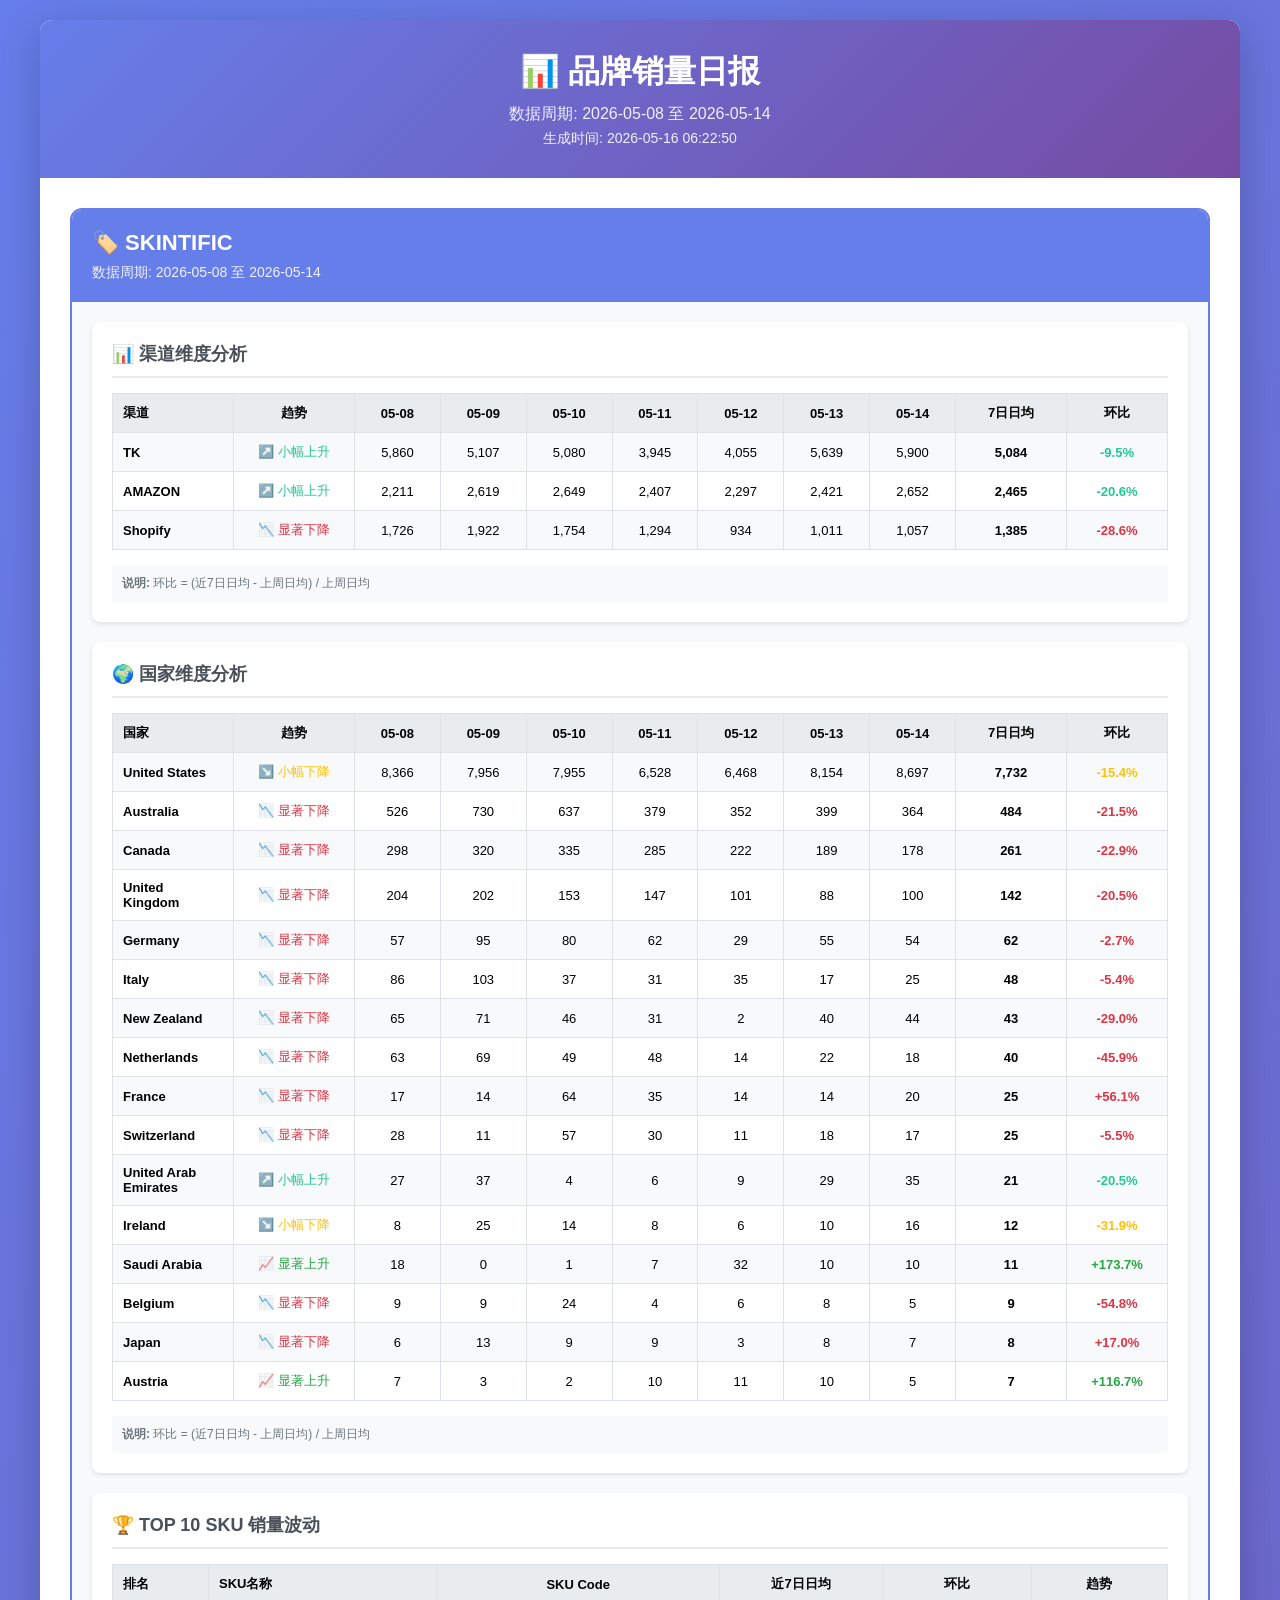
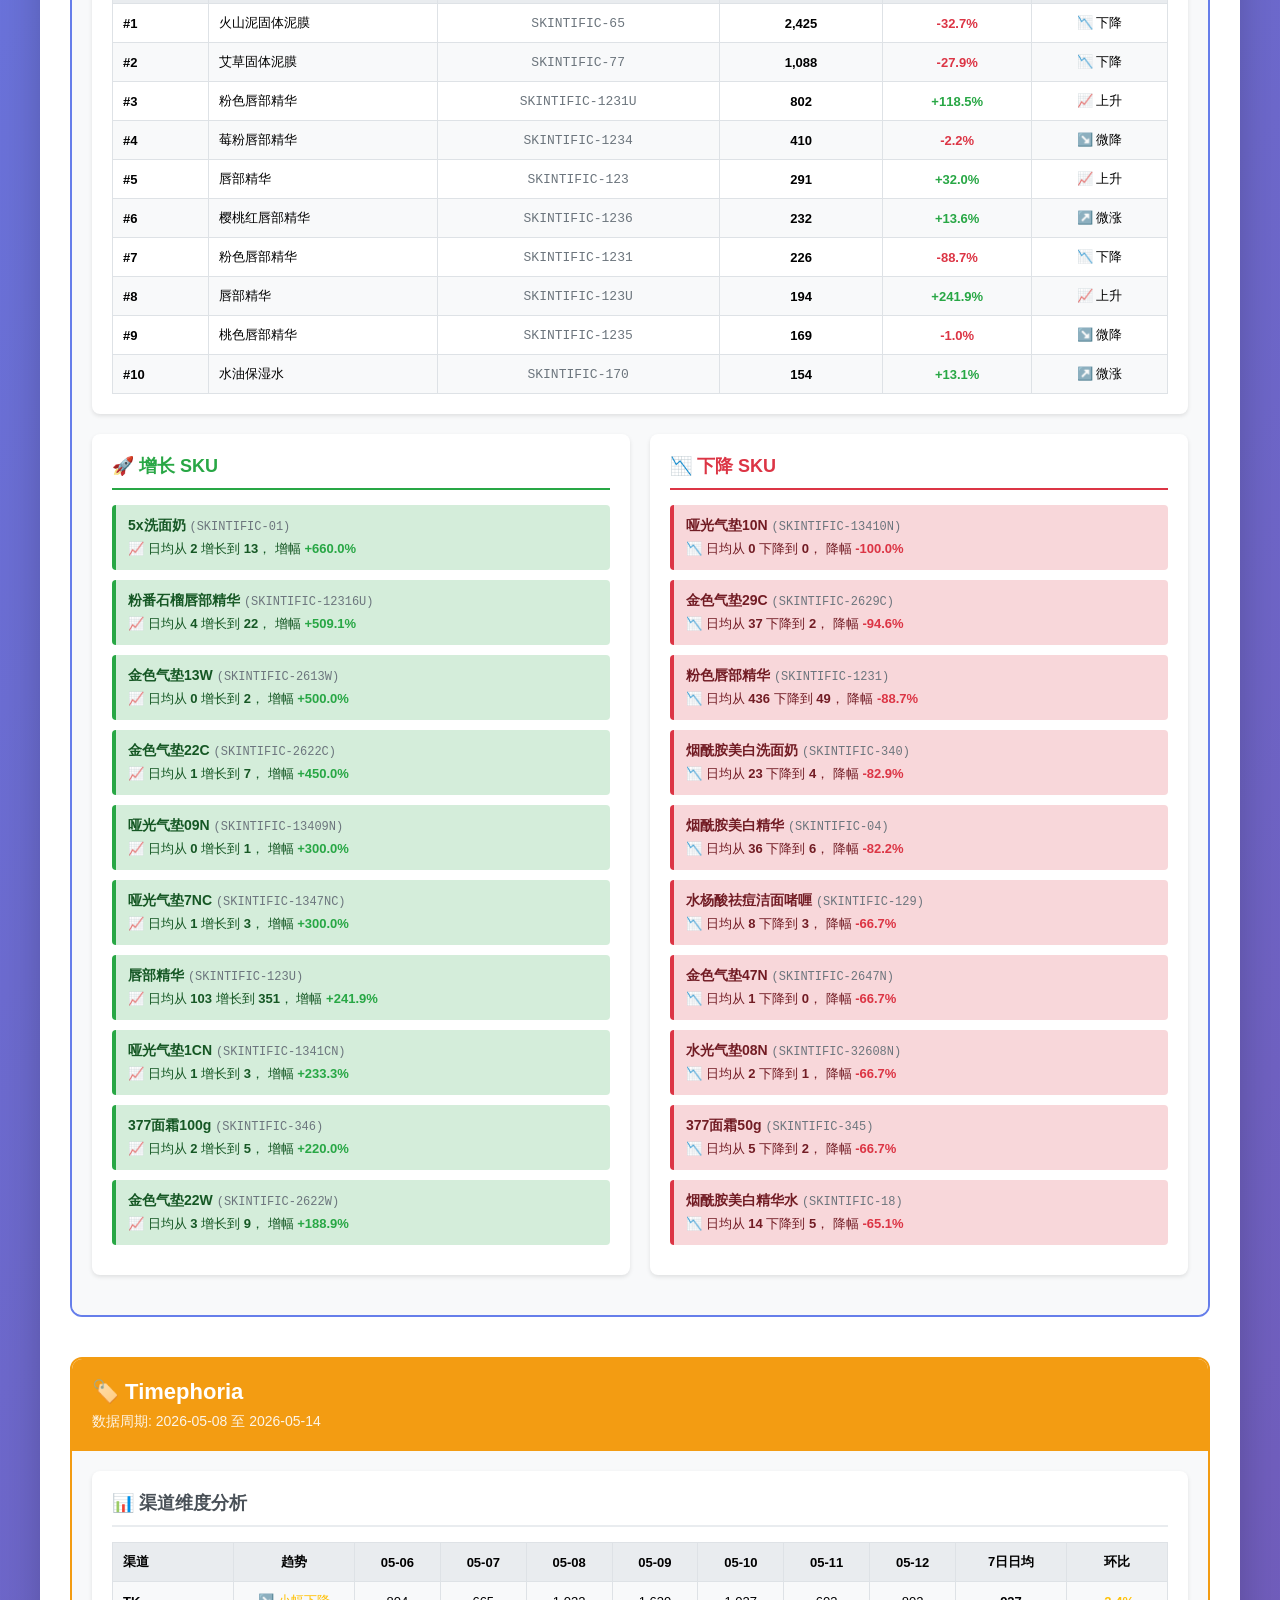
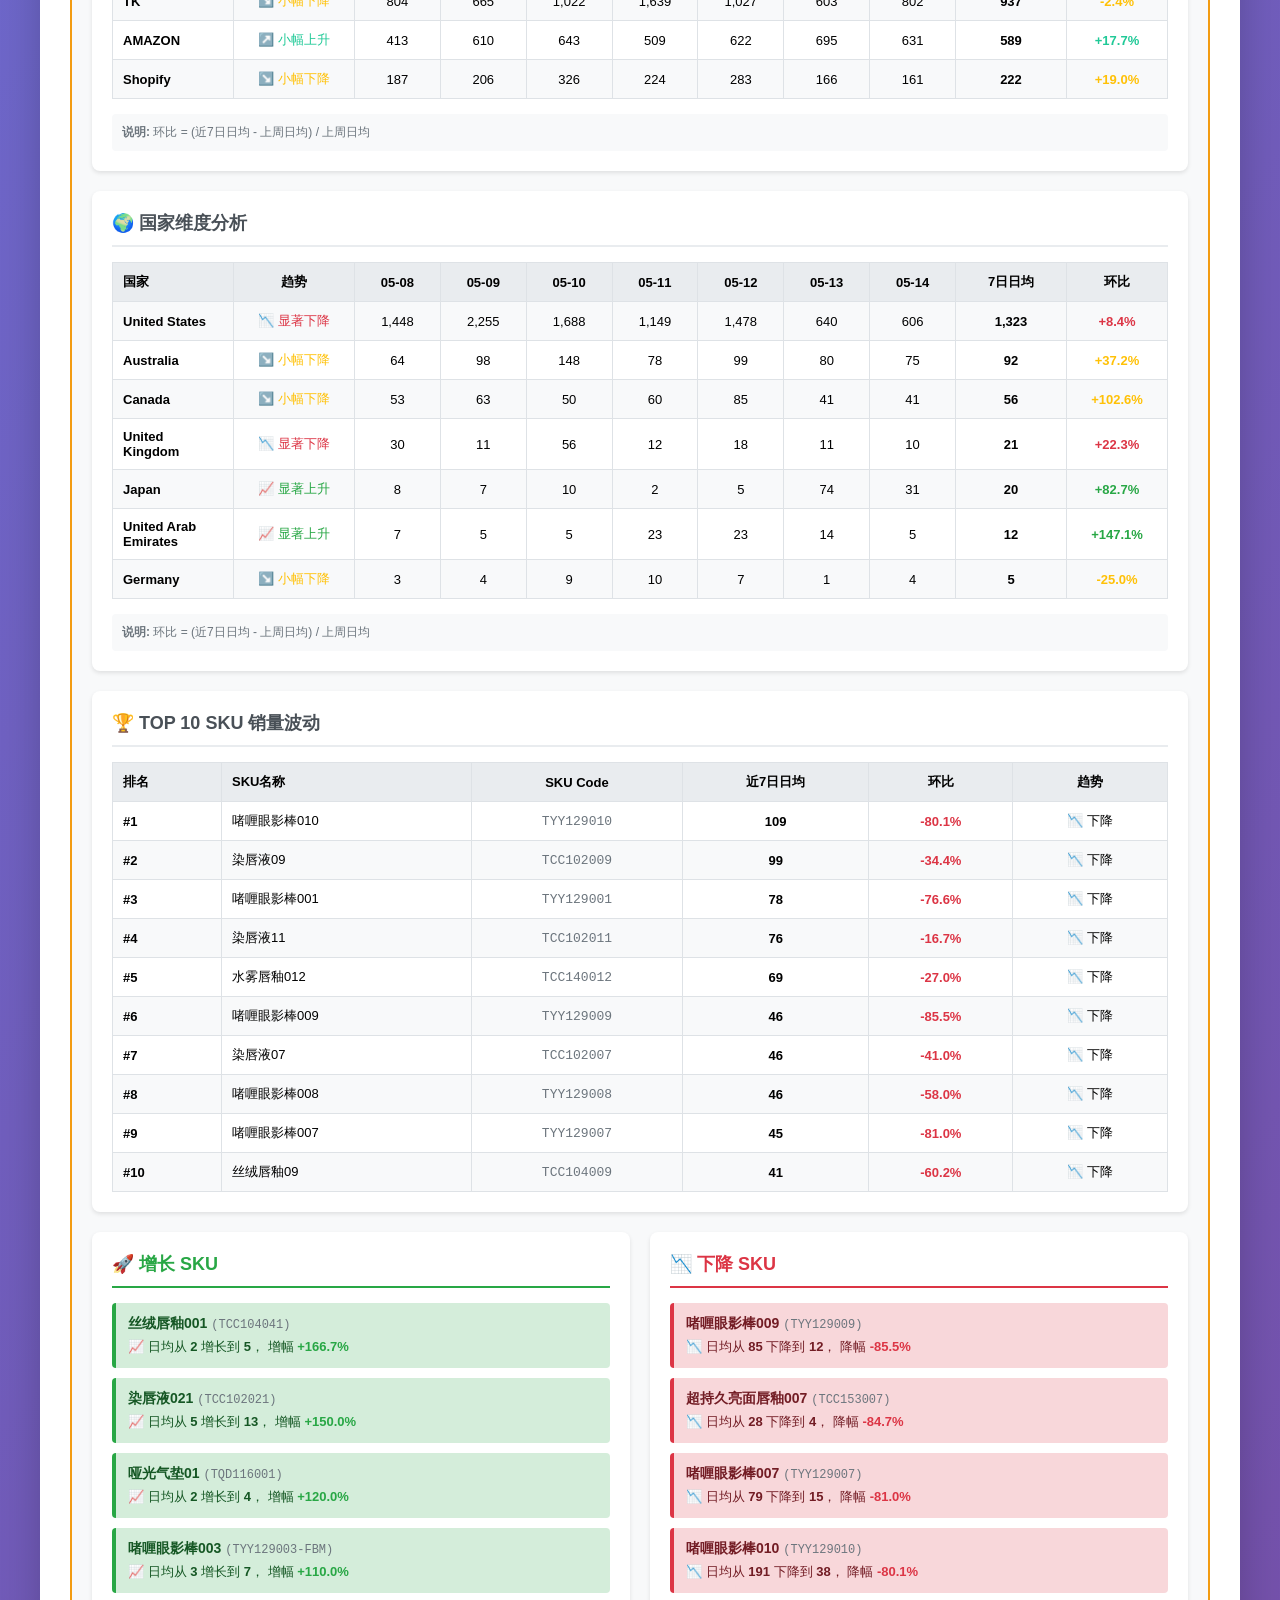
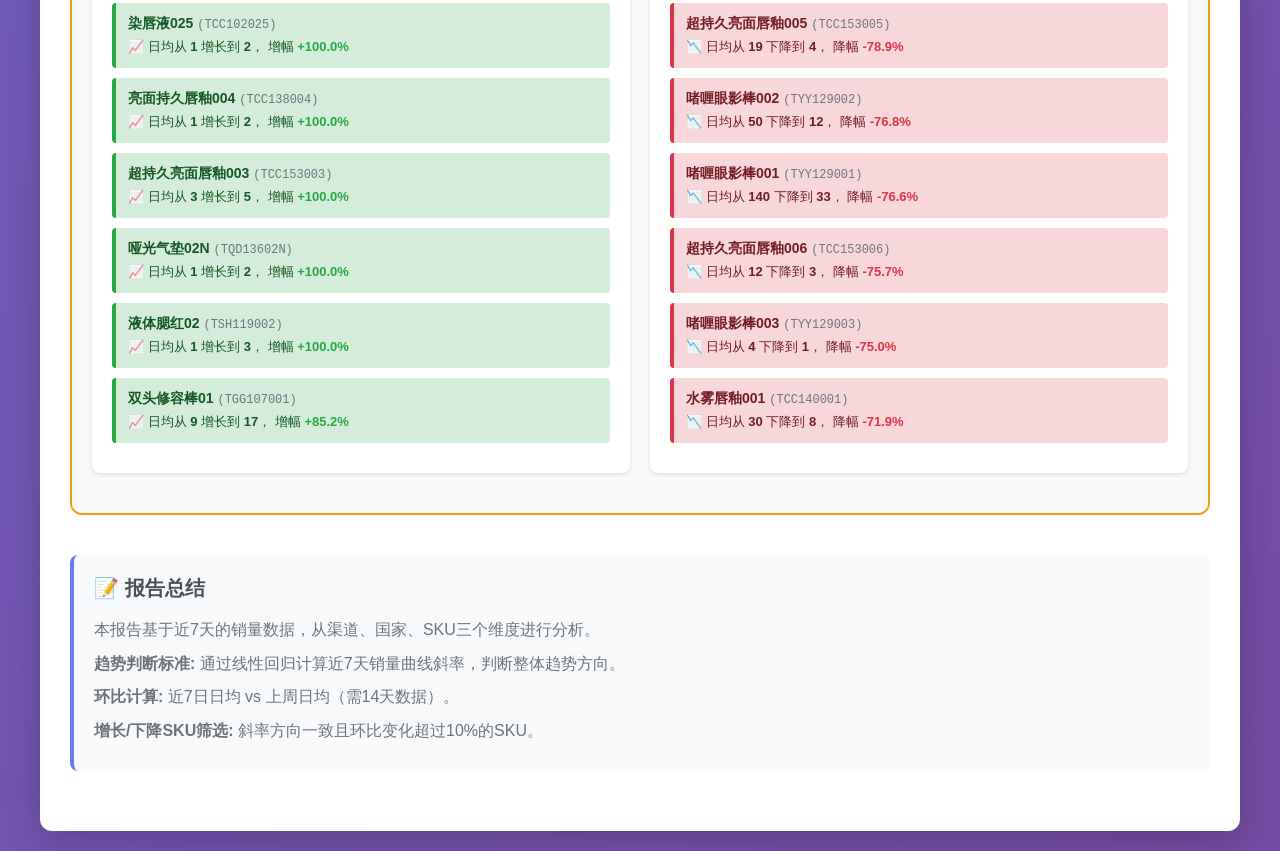
==== commit f9193a7a: "Update: Daily sales report 2026-05-16 06:22" ====
--- a/daily_report.html
+++ b/daily_report.html
@@ -64,7 +64,7 @@
         <div class="header">
             <h1>📊 品牌销量日报</h1>
             <p>数据周期: 2026-05-08 至 2026-05-14</p>
-            <p style="font-size: 14px; margin-top: 5px;">生成时间: 2026-05-15 06:57:10</p>
+            <p style="font-size: 14px; margin-top: 5px;">生成时间: 2026-05-16 06:22:50</p>
         </div>
 
         <div class="content">
@@ -87,7 +87,7 @@
                         <tr style="background: #e9ecef;">
                             <th style="padding: 10px; text-align: left; border: 1px solid #dee2e6; width: 100px;">渠道</th>
                             <th style="padding: 10px; text-align: center; border: 1px solid #dee2e6; width: 100px;">趋势</th>
-        <th style="padding: 10px; text-align: center; border: 1px solid #dee2e6;">05-07</th><th style="padding: 10px; text-align: center; border: 1px solid #dee2e6;">05-08</th><th style="padding: 10px; text-align: center; border: 1px solid #dee2e6;">05-09</th><th style="padding: 10px; text-align: center; border: 1px solid #dee2e6;">05-10</th><th style="padding: 10px; text-align: center; border: 1px solid #dee2e6;">05-11</th><th style="padding: 10px; text-align: center; border: 1px solid #dee2e6;">05-12</th><th style="padding: 10px; text-align: center; border: 1px solid #dee2e6;">05-13</th>
+        <th style="padding: 10px; text-align: center; border: 1px solid #dee2e6;">05-08</th><th style="padding: 10px; text-align: center; border: 1px solid #dee2e6;">05-09</th><th style="padding: 10px; text-align: center; border: 1px solid #dee2e6;">05-10</th><th style="padding: 10px; text-align: center; border: 1px solid #dee2e6;">05-11</th><th style="padding: 10px; text-align: center; border: 1px solid #dee2e6;">05-12</th><th style="padding: 10px; text-align: center; border: 1px solid #dee2e6;">05-13</th><th style="padding: 10px; text-align: center; border: 1px solid #dee2e6;">05-14</th>
                             <th style="padding: 10px; text-align: center; border: 1px solid #dee2e6; width: 90px;">7日日均</th>
                             <th style="padding: 10px; text-align: center; border: 1px solid #dee2e6; width: 80px;">环比</th>
                         </tr>
@@ -96,18 +96,18 @@
         
                         <tr style="background: #f8f9fa;">
                             <td style="padding: 10px; border: 1px solid #dee2e6; font-weight: bold;">TK</td>
-                            <td style="padding: 10px; text-align: center; border: 1px solid #dee2e6; color: #dc3545;">📉 显著下降</td>
-            <td style="padding: 10px; text-align: center; border: 1px solid #dee2e6;">6,537</td><td style="padding: 10px; text-align: center; border: 1px solid #dee2e6;">5,860</td><td style="padding: 10px; text-align: center; border: 1px solid #dee2e6;">5,107</td><td style="padding: 10px; text-align: center; border: 1px solid #dee2e6;">5,080</td><td style="padding: 10px; text-align: center; border: 1px solid #dee2e6;">3,945</td><td style="padding: 10px; text-align: center; border: 1px solid #dee2e6;">4,055</td><td style="padding: 10px; text-align: center; border: 1px solid #dee2e6;">5,639</td>
-                            <td style="padding: 10px; text-align: center; border: 1px solid #dee2e6; font-weight: bold;">5,175</td>
-                            <td style="padding: 10px; text-align: center; border: 1px solid #dee2e6; color: #dc3545; font-weight: bold;">-22.1%</td>
+                            <td style="padding: 10px; text-align: center; border: 1px solid #dee2e6; color: #20c997;">↗️ 小幅上升</td>
+            <td style="padding: 10px; text-align: center; border: 1px solid #dee2e6;">5,860</td><td style="padding: 10px; text-align: center; border: 1px solid #dee2e6;">5,107</td><td style="padding: 10px; text-align: center; border: 1px solid #dee2e6;">5,080</td><td style="padding: 10px; text-align: center; border: 1px solid #dee2e6;">3,945</td><td style="padding: 10px; text-align: center; border: 1px solid #dee2e6;">4,055</td><td style="padding: 10px; text-align: center; border: 1px solid #dee2e6;">5,639</td><td style="padding: 10px; text-align: center; border: 1px solid #dee2e6;">5,900</td>
+                            <td style="padding: 10px; text-align: center; border: 1px solid #dee2e6; font-weight: bold;">5,084</td>
+                            <td style="padding: 10px; text-align: center; border: 1px solid #dee2e6; color: #20c997; font-weight: bold;">-9.5%</td>
                         </tr>
             
                         <tr style="background: white;">
                             <td style="padding: 10px; border: 1px solid #dee2e6; font-weight: bold;">AMAZON</td>
-                            <td style="padding: 10px; text-align: center; border: 1px solid #dee2e6; color: #ffc107;">↘️ 小幅下降</td>
-            <td style="padding: 10px; text-align: center; border: 1px solid #dee2e6;">3,141</td><td style="padding: 10px; text-align: center; border: 1px solid #dee2e6;">2,211</td><td style="padding: 10px; text-align: center; border: 1px solid #dee2e6;">2,619</td><td style="padding: 10px; text-align: center; border: 1px solid #dee2e6;">2,649</td><td style="padding: 10px; text-align: center; border: 1px solid #dee2e6;">2,407</td><td style="padding: 10px; text-align: center; border: 1px solid #dee2e6;">2,297</td><td style="padding: 10px; text-align: center; border: 1px solid #dee2e6;">2,421</td>
-                            <td style="padding: 10px; text-align: center; border: 1px solid #dee2e6; font-weight: bold;">2,535</td>
-                            <td style="padding: 10px; text-align: center; border: 1px solid #dee2e6; color: #ffc107; font-weight: bold;">-10.6%</td>
+                            <td style="padding: 10px; text-align: center; border: 1px solid #dee2e6; color: #20c997;">↗️ 小幅上升</td>
+            <td style="padding: 10px; text-align: center; border: 1px solid #dee2e6;">2,211</td><td style="padding: 10px; text-align: center; border: 1px solid #dee2e6;">2,619</td><td style="padding: 10px; text-align: center; border: 1px solid #dee2e6;">2,649</td><td style="padding: 10px; text-align: center; border: 1px solid #dee2e6;">2,407</td><td style="padding: 10px; text-align: center; border: 1px solid #dee2e6;">2,297</td><td style="padding: 10px; text-align: center; border: 1px solid #dee2e6;">2,421</td><td style="padding: 10px; text-align: center; border: 1px solid #dee2e6;">2,652</td>
+                            <td style="padding: 10px; text-align: center; border: 1px solid #dee2e6; font-weight: bold;">2,465</td>
+                            <td style="padding: 10px; text-align: center; border: 1px solid #dee2e6; color: #20c997; font-weight: bold;">-20.6%</td>
                         </tr>
             
                         <tr style="background: #f8f9fa;">
@@ -145,18 +145,18 @@
         
                         <tr style="background: #f8f9fa;">
                             <td style="padding: 10px; border: 1px solid #dee2e6; font-weight: bold;">United States</td>
-                            <td style="padding: 10px; text-align: center; border: 1px solid #dee2e6; color: #dc3545;">📉 显著下降</td>
-            <td style="padding: 10px; text-align: center; border: 1px solid #dee2e6;">8,366</td><td style="padding: 10px; text-align: center; border: 1px solid #dee2e6;">7,956</td><td style="padding: 10px; text-align: center; border: 1px solid #dee2e6;">7,955</td><td style="padding: 10px; text-align: center; border: 1px solid #dee2e6;">6,528</td><td style="padding: 10px; text-align: center; border: 1px solid #dee2e6;">6,468</td><td style="padding: 10px; text-align: center; border: 1px solid #dee2e6;">8,154</td><td style="padding: 10px; text-align: center; border: 1px solid #dee2e6;">242</td>
-                            <td style="padding: 10px; text-align: center; border: 1px solid #dee2e6; font-weight: bold;">6,524</td>
-                            <td style="padding: 10px; text-align: center; border: 1px solid #dee2e6; color: #dc3545; font-weight: bold;">-28.6%</td>
+                            <td style="padding: 10px; text-align: center; border: 1px solid #dee2e6; color: #ffc107;">↘️ 小幅下降</td>
+            <td style="padding: 10px; text-align: center; border: 1px solid #dee2e6;">8,366</td><td style="padding: 10px; text-align: center; border: 1px solid #dee2e6;">7,956</td><td style="padding: 10px; text-align: center; border: 1px solid #dee2e6;">7,955</td><td style="padding: 10px; text-align: center; border: 1px solid #dee2e6;">6,528</td><td style="padding: 10px; text-align: center; border: 1px solid #dee2e6;">6,468</td><td style="padding: 10px; text-align: center; border: 1px solid #dee2e6;">8,154</td><td style="padding: 10px; text-align: center; border: 1px solid #dee2e6;">8,697</td>
+                            <td style="padding: 10px; text-align: center; border: 1px solid #dee2e6; font-weight: bold;">7,732</td>
+                            <td style="padding: 10px; text-align: center; border: 1px solid #dee2e6; color: #ffc107; font-weight: bold;">-15.4%</td>
                         </tr>
             
                         <tr style="background: white;">
                             <td style="padding: 10px; border: 1px solid #dee2e6; font-weight: bold;">Australia</td>
                             <td style="padding: 10px; text-align: center; border: 1px solid #dee2e6; color: #dc3545;">📉 显著下降</td>
-            <td style="padding: 10px; text-align: center; border: 1px solid #dee2e6;">526</td><td style="padding: 10px; text-align: center; border: 1px solid #dee2e6;">730</td><td style="padding: 10px; text-align: center; border: 1px solid #dee2e6;">637</td><td style="padding: 10px; text-align: center; border: 1px solid #dee2e6;">379</td><td style="padding: 10px; text-align: center; border: 1px solid #dee2e6;">352</td><td style="padding: 10px; text-align: center; border: 1px solid #dee2e6;">399</td><td style="padding: 10px; text-align: center; border: 1px solid #dee2e6;">274</td>
-                            <td style="padding: 10px; text-align: center; border: 1px solid #dee2e6; font-weight: bold;">471</td>
-                            <td style="padding: 10px; text-align: center; border: 1px solid #dee2e6; color: #dc3545; font-weight: bold;">-23.6%</td>
+            <td style="padding: 10px; text-align: center; border: 1px solid #dee2e6;">526</td><td style="padding: 10px; text-align: center; border: 1px solid #dee2e6;">730</td><td style="padding: 10px; text-align: center; border: 1px solid #dee2e6;">637</td><td style="padding: 10px; text-align: center; border: 1px solid #dee2e6;">379</td><td style="padding: 10px; text-align: center; border: 1px solid #dee2e6;">352</td><td style="padding: 10px; text-align: center; border: 1px solid #dee2e6;">399</td><td style="padding: 10px; text-align: center; border: 1px solid #dee2e6;">364</td>
+                            <td style="padding: 10px; text-align: center; border: 1px solid #dee2e6; font-weight: bold;">484</td>
+                            <td style="padding: 10px; text-align: center; border: 1px solid #dee2e6; color: #dc3545; font-weight: bold;">-21.5%</td>
                         </tr>
             
                         <tr style="background: #f8f9fa;">
@@ -257,10 +257,10 @@
             
                         <tr style="background: #f8f9fa;">
                             <td style="padding: 10px; border: 1px solid #dee2e6; font-weight: bold;">Japan</td>
-                            <td style="padding: 10px; text-align: center; border: 1px solid #dee2e6; color: #ffc107;">↘️ 小幅下降</td>
-            <td style="padding: 10px; text-align: center; border: 1px solid #dee2e6;">6</td><td style="padding: 10px; text-align: center; border: 1px solid #dee2e6;">6</td><td style="padding: 10px; text-align: center; border: 1px solid #dee2e6;">13</td><td style="padding: 10px; text-align: center; border: 1px solid #dee2e6;">9</td><td style="padding: 10px; text-align: center; border: 1px solid #dee2e6;">9</td><td style="padding: 10px; text-align: center; border: 1px solid #dee2e6;">3</td><td style="padding: 10px; text-align: center; border: 1px solid #dee2e6;">8</td>
+                            <td style="padding: 10px; text-align: center; border: 1px solid #dee2e6; color: #dc3545;">📉 显著下降</td>
+            <td style="padding: 10px; text-align: center; border: 1px solid #dee2e6;">6</td><td style="padding: 10px; text-align: center; border: 1px solid #dee2e6;">13</td><td style="padding: 10px; text-align: center; border: 1px solid #dee2e6;">9</td><td style="padding: 10px; text-align: center; border: 1px solid #dee2e6;">9</td><td style="padding: 10px; text-align: center; border: 1px solid #dee2e6;">3</td><td style="padding: 10px; text-align: center; border: 1px solid #dee2e6;">8</td><td style="padding: 10px; text-align: center; border: 1px solid #dee2e6;">7</td>
                             <td style="padding: 10px; text-align: center; border: 1px solid #dee2e6; font-weight: bold;">8</td>
-                            <td style="padding: 10px; text-align: center; border: 1px solid #dee2e6; color: #ffc107; font-weight: bold;">-20.0%</td>
+                            <td style="padding: 10px; text-align: center; border: 1px solid #dee2e6; color: #dc3545; font-weight: bold;">+17.0%</td>
                         </tr>
             
                         <tr style="background: white;">
@@ -301,8 +301,8 @@
                             <td style="padding: 10px; border: 1px solid #dee2e6; font-weight: bold;">#1</td>
                             <td style="padding: 10px; border: 1px solid #dee2e6;">火山泥固体泥膜</td>
                             <td style="padding: 10px; text-align: center; border: 1px solid #dee2e6; font-family: monospace; color: #6c757d;">SKINTIFIC-65</td>
-                            <td style="padding: 10px; text-align: center; border: 1px solid #dee2e6; font-weight: bold;">2,138</td>
-                            <td style="padding: 10px; text-align: center; border: 1px solid #dee2e6; color: #dc3545; font-weight: bold;">-55.4%</td>
+                            <td style="padding: 10px; text-align: center; border: 1px solid #dee2e6; font-weight: bold;">2,425</td>
+                            <td style="padding: 10px; text-align: center; border: 1px solid #dee2e6; color: #dc3545; font-weight: bold;">-32.7%</td>
                             <td style="padding: 10px; text-align: center; border: 1px solid #dee2e6;">📉 下降</td>
                         </tr>
         
@@ -310,8 +310,8 @@
                             <td style="padding: 10px; border: 1px solid #dee2e6; font-weight: bold;">#2</td>
                             <td style="padding: 10px; border: 1px solid #dee2e6;">艾草固体泥膜</td>
                             <td style="padding: 10px; text-align: center; border: 1px solid #dee2e6; font-family: monospace; color: #6c757d;">SKINTIFIC-77</td>
-                            <td style="padding: 10px; text-align: center; border: 1px solid #dee2e6; font-weight: bold;">946</td>
-                            <td style="padding: 10px; text-align: center; border: 1px solid #dee2e6; color: #dc3545; font-weight: bold;">-53.5%</td>
+                            <td style="padding: 10px; text-align: center; border: 1px solid #dee2e6; font-weight: bold;">1,088</td>
+                            <td style="padding: 10px; text-align: center; border: 1px solid #dee2e6; color: #dc3545; font-weight: bold;">-27.9%</td>
                             <td style="padding: 10px; text-align: center; border: 1px solid #dee2e6;">📉 下降</td>
                         </tr>
         
@@ -319,8 +319,8 @@
                             <td style="padding: 10px; border: 1px solid #dee2e6; font-weight: bold;">#3</td>
                             <td style="padding: 10px; border: 1px solid #dee2e6;">粉色唇部精华</td>
                             <td style="padding: 10px; text-align: center; border: 1px solid #dee2e6; font-family: monospace; color: #6c757d;">SKINTIFIC-1231U</td>
-                            <td style="padding: 10px; text-align: center; border: 1px solid #dee2e6; font-weight: bold;">696</td>
-                            <td style="padding: 10px; text-align: center; border: 1px solid #dee2e6; color: #28a745; font-weight: bold;">+73.3%</td>
+                            <td style="padding: 10px; text-align: center; border: 1px solid #dee2e6; font-weight: bold;">802</td>
+                            <td style="padding: 10px; text-align: center; border: 1px solid #dee2e6; color: #28a745; font-weight: bold;">+118.5%</td>
                             <td style="padding: 10px; text-align: center; border: 1px solid #dee2e6;">📈 上升</td>
                         </tr>
         
@@ -328,63 +328,63 @@
                             <td style="padding: 10px; border: 1px solid #dee2e6; font-weight: bold;">#4</td>
                             <td style="padding: 10px; border: 1px solid #dee2e6;">莓粉唇部精华</td>
                             <td style="padding: 10px; text-align: center; border: 1px solid #dee2e6; font-family: monospace; color: #6c757d;">SKINTIFIC-1234</td>
-                            <td style="padding: 10px; text-align: center; border: 1px solid #dee2e6; font-weight: bold;">361</td>
-                            <td style="padding: 10px; text-align: center; border: 1px solid #dee2e6; color: #dc3545; font-weight: bold;">-29.0%</td>
-                            <td style="padding: 10px; text-align: center; border: 1px solid #dee2e6;">📉 下降</td>
+                            <td style="padding: 10px; text-align: center; border: 1px solid #dee2e6; font-weight: bold;">410</td>
+                            <td style="padding: 10px; text-align: center; border: 1px solid #dee2e6; color: #dc3545; font-weight: bold;">-2.2%</td>
+                            <td style="padding: 10px; text-align: center; border: 1px solid #dee2e6;">↘️ 微降</td>
                         </tr>
         
                         <tr style="background: white;">
                             <td style="padding: 10px; border: 1px solid #dee2e6; font-weight: bold;">#5</td>
                             <td style="padding: 10px; border: 1px solid #dee2e6;">唇部精华</td>
                             <td style="padding: 10px; text-align: center; border: 1px solid #dee2e6; font-family: monospace; color: #6c757d;">SKINTIFIC-123</td>
-                            <td style="padding: 10px; text-align: center; border: 1px solid #dee2e6; font-weight: bold;">240</td>
-                            <td style="padding: 10px; text-align: center; border: 1px solid #dee2e6; color: #dc3545; font-weight: bold;">-14.3%</td>
-                            <td style="padding: 10px; text-align: center; border: 1px solid #dee2e6;">📉 下降</td>
+                            <td style="padding: 10px; text-align: center; border: 1px solid #dee2e6; font-weight: bold;">291</td>
+                            <td style="padding: 10px; text-align: center; border: 1px solid #dee2e6; color: #28a745; font-weight: bold;">+32.0%</td>
+                            <td style="padding: 10px; text-align: center; border: 1px solid #dee2e6;">📈 上升</td>
                         </tr>
         
                         <tr style="background: #f8f9fa;">
                             <td style="padding: 10px; border: 1px solid #dee2e6; font-weight: bold;">#6</td>
+                            <td style="padding: 10px; border: 1px solid #dee2e6;">樱桃红唇部精华</td>
+                            <td style="padding: 10px; text-align: center; border: 1px solid #dee2e6; font-family: monospace; color: #6c757d;">SKINTIFIC-1236</td>
+                            <td style="padding: 10px; text-align: center; border: 1px solid #dee2e6; font-weight: bold;">232</td>
+                            <td style="padding: 10px; text-align: center; border: 1px solid #dee2e6; color: #28a745; font-weight: bold;">+13.6%</td>
+                            <td style="padding: 10px; text-align: center; border: 1px solid #dee2e6;">↗️ 微涨</td>
+                        </tr>
+        
+                        <tr style="background: white;">
+                            <td style="padding: 10px; border: 1px solid #dee2e6; font-weight: bold;">#7</td>
                             <td style="padding: 10px; border: 1px solid #dee2e6;">粉色唇部精华</td>
                             <td style="padding: 10px; text-align: center; border: 1px solid #dee2e6; font-family: monospace; color: #6c757d;">SKINTIFIC-1231</td>
-                            <td style="padding: 10px; text-align: center; border: 1px solid #dee2e6; font-weight: bold;">221</td>
-                            <td style="padding: 10px; text-align: center; border: 1px solid #dee2e6; color: #dc3545; font-weight: bold;">-91.1%</td>
-                            <td style="padding: 10px; text-align: center; border: 1px solid #dee2e6;">📉 下降</td>
-                        </tr>
-        
-                        <tr style="background: white;">
-                            <td style="padding: 10px; border: 1px solid #dee2e6; font-weight: bold;">#7</td>
-                            <td style="padding: 10px; border: 1px solid #dee2e6;">樱桃红唇部精华</td>
-                            <td style="padding: 10px; text-align: center; border: 1px solid #dee2e6; font-family: monospace; color: #6c757d;">SKINTIFIC-1236</td>
-                            <td style="padding: 10px; text-align: center; border: 1px solid #dee2e6; font-weight: bold;">195</td>
-                            <td style="padding: 10px; text-align: center; border: 1px solid #dee2e6; color: #dc3545; font-weight: bold;">-26.2%</td>
+                            <td style="padding: 10px; text-align: center; border: 1px solid #dee2e6; font-weight: bold;">226</td>
+                            <td style="padding: 10px; text-align: center; border: 1px solid #dee2e6; color: #dc3545; font-weight: bold;">-88.7%</td>
                             <td style="padding: 10px; text-align: center; border: 1px solid #dee2e6;">📉 下降</td>
                         </tr>
         
                         <tr style="background: #f8f9fa;">
                             <td style="padding: 10px; border: 1px solid #dee2e6; font-weight: bold;">#8</td>
+                            <td style="padding: 10px; border: 1px solid #dee2e6;">唇部精华</td>
+                            <td style="padding: 10px; text-align: center; border: 1px solid #dee2e6; font-family: monospace; color: #6c757d;">SKINTIFIC-123U</td>
+                            <td style="padding: 10px; text-align: center; border: 1px solid #dee2e6; font-weight: bold;">194</td>
+                            <td style="padding: 10px; text-align: center; border: 1px solid #dee2e6; color: #28a745; font-weight: bold;">+241.9%</td>
+                            <td style="padding: 10px; text-align: center; border: 1px solid #dee2e6;">📈 上升</td>
+                        </tr>
+        
+                        <tr style="background: white;">
+                            <td style="padding: 10px; border: 1px solid #dee2e6; font-weight: bold;">#9</td>
                             <td style="padding: 10px; border: 1px solid #dee2e6;">桃色唇部精华</td>
                             <td style="padding: 10px; text-align: center; border: 1px solid #dee2e6; font-family: monospace; color: #6c757d;">SKINTIFIC-1235</td>
-                            <td style="padding: 10px; text-align: center; border: 1px solid #dee2e6; font-weight: bold;">141</td>
-                            <td style="padding: 10px; text-align: center; border: 1px solid #dee2e6; color: #dc3545; font-weight: bold;">-37.9%</td>
-                            <td style="padding: 10px; text-align: center; border: 1px solid #dee2e6;">📉 下降</td>
-                        </tr>
-        
-                        <tr style="background: white;">
-                            <td style="padding: 10px; border: 1px solid #dee2e6; font-weight: bold;">#9</td>
-                            <td style="padding: 10px; border: 1px solid #dee2e6;">美白固体泥膜</td>
-                            <td style="padding: 10px; text-align: center; border: 1px solid #dee2e6; font-family: monospace; color: #6c757d;">SKINTIFIC-147</td>
-                            <td style="padding: 10px; text-align: center; border: 1px solid #dee2e6; font-weight: bold;">138</td>
-                            <td style="padding: 10px; text-align: center; border: 1px solid #dee2e6; color: #dc3545; font-weight: bold;">-56.4%</td>
-                            <td style="padding: 10px; text-align: center; border: 1px solid #dee2e6;">📉 下降</td>
+                            <td style="padding: 10px; text-align: center; border: 1px solid #dee2e6; font-weight: bold;">169</td>
+                            <td style="padding: 10px; text-align: center; border: 1px solid #dee2e6; color: #dc3545; font-weight: bold;">-1.0%</td>
+                            <td style="padding: 10px; text-align: center; border: 1px solid #dee2e6;">↘️ 微降</td>
                         </tr>
         
                         <tr style="background: #f8f9fa;">
                             <td style="padding: 10px; border: 1px solid #dee2e6; font-weight: bold;">#10</td>
                             <td style="padding: 10px; border: 1px solid #dee2e6;">水油保湿水</td>
                             <td style="padding: 10px; text-align: center; border: 1px solid #dee2e6; font-family: monospace; color: #6c757d;">SKINTIFIC-170</td>
-                            <td style="padding: 10px; text-align: center; border: 1px solid #dee2e6; font-weight: bold;">136</td>
-                            <td style="padding: 10px; text-align: center; border: 1px solid #dee2e6; color: #dc3545; font-weight: bold;">-16.0%</td>
-                            <td style="padding: 10px; text-align: center; border: 1px solid #dee2e6;">📉 下降</td>
+                            <td style="padding: 10px; text-align: center; border: 1px solid #dee2e6; font-weight: bold;">154</td>
+                            <td style="padding: 10px; text-align: center; border: 1px solid #dee2e6; color: #28a745; font-weight: bold;">+13.1%</td>
+                            <td style="padding: 10px; text-align: center; border: 1px solid #dee2e6;">↗️ 微涨</td>
                         </tr>
         
                     </tbody>
@@ -411,23 +411,45 @@
                 
                     <div style="padding: 12px; margin-bottom: 10px; background: #d4edda; border-left: 4px solid #28a745; border-radius: 4px;">
                         <div style="font-size: 14px; color: #155724; margin-bottom: 5px;">
+                            <strong>粉番石榴唇部精华</strong>
+                            <span style="font-family: monospace; color: #6c757d; font-size: 12px;">(SKINTIFIC-12316U)</span>
+                        </div>
+                        <div style="font-size: 13px; color: #155724;">
+                            📈 日均从 <strong>4</strong> 增长到 <strong>22</strong>，
+                            增幅 <strong style="color: #28a745;">+509.1%</strong>
+                        </div>
+                    </div>
+                
+                    <div style="padding: 12px; margin-bottom: 10px; background: #d4edda; border-left: 4px solid #28a745; border-radius: 4px;">
+                        <div style="font-size: 14px; color: #155724; margin-bottom: 5px;">
                             <strong>金色气垫13W</strong>
                             <span style="font-family: monospace; color: #6c757d; font-size: 12px;">(SKINTIFIC-2613W)</span>
                         </div>
                         <div style="font-size: 13px; color: #155724;">
                             📈 日均从 <strong>0</strong> 增长到 <strong>2</strong>，
-                            增幅 <strong style="color: #28a745;">+400.0%</strong>
-                        </div>
-                    </div>
-                
-                    <div style="padding: 12px; margin-bottom: 10px; background: #d4edda; border-left: 4px solid #28a745; border-radius: 4px;">
-                        <div style="font-size: 14px; color: #155724; margin-bottom: 5px;">
-                            <strong>粉番石榴唇部精华</strong>
-                            <span style="font-family: monospace; color: #6c757d; font-size: 12px;">(SKINTIFIC-12316U)</span>
-                        </div>
-                        <div style="font-size: 13px; color: #155724;">
-                            📈 日均从 <strong>4</strong> 增长到 <strong>15</strong>，
-                            增幅 <strong style="color: #28a745;">+318.2%</strong>
+                            增幅 <strong style="color: #28a745;">+500.0%</strong>
+                        </div>
+                    </div>
+                
+                    <div style="padding: 12px; margin-bottom: 10px; background: #d4edda; border-left: 4px solid #28a745; border-radius: 4px;">
+                        <div style="font-size: 14px; color: #155724; margin-bottom: 5px;">
+                            <strong>金色气垫22C</strong>
+                            <span style="font-family: monospace; color: #6c757d; font-size: 12px;">(SKINTIFIC-2622C)</span>
+                        </div>
+                        <div style="font-size: 13px; color: #155724;">
+                            📈 日均从 <strong>1</strong> 增长到 <strong>7</strong>，
+                            增幅 <strong style="color: #28a745;">+450.0%</strong>
+                        </div>
+                    </div>
+                
+                    <div style="padding: 12px; margin-bottom: 10px; background: #d4edda; border-left: 4px solid #28a745; border-radius: 4px;">
+                        <div style="font-size: 14px; color: #155724; margin-bottom: 5px;">
+                            <strong>哑光气垫09N</strong>
+                            <span style="font-family: monospace; color: #6c757d; font-size: 12px;">(SKINTIFIC-13409N)</span>
+                        </div>
+                        <div style="font-size: 13px; color: #155724;">
+                            📈 日均从 <strong>0</strong> 增长到 <strong>1</strong>，
+                            增幅 <strong style="color: #28a745;">+300.0%</strong>
                         </div>
                     </div>
                 
@@ -444,45 +466,34 @@
                 
                     <div style="padding: 12px; margin-bottom: 10px; background: #d4edda; border-left: 4px solid #28a745; border-radius: 4px;">
                         <div style="font-size: 14px; color: #155724; margin-bottom: 5px;">
-                            <strong>金色气垫22C</strong>
-                            <span style="font-family: monospace; color: #6c757d; font-size: 12px;">(SKINTIFIC-2622C)</span>
-                        </div>
-                        <div style="font-size: 13px; color: #155724;">
-                            📈 日均从 <strong>1</strong> 增长到 <strong>5</strong>，
-                            增幅 <strong style="color: #28a745;">+275.0%</strong>
-                        </div>
-                    </div>
-                
-                    <div style="padding: 12px; margin-bottom: 10px; background: #d4edda; border-left: 4px solid #28a745; border-radius: 4px;">
-                        <div style="font-size: 14px; color: #155724; margin-bottom: 5px;">
-                            <strong>哑光气垫07N</strong>
-                            <span style="font-family: monospace; color: #6c757d; font-size: 12px;">(SKINTIFIC-13407N)</span>
-                        </div>
-                        <div style="font-size: 13px; color: #155724;">
-                            📈 日均从 <strong>1</strong> 增长到 <strong>2</strong>，
-                            增幅 <strong style="color: #28a745;">+250.0%</strong>
-                        </div>
-                    </div>
-                
-                    <div style="padding: 12px; margin-bottom: 10px; background: #d4edda; border-left: 4px solid #28a745; border-radius: 4px;">
-                        <div style="font-size: 14px; color: #155724; margin-bottom: 5px;">
-                            <strong>哑光气垫09N</strong>
-                            <span style="font-family: monospace; color: #6c757d; font-size: 12px;">(SKINTIFIC-13409N)</span>
-                        </div>
-                        <div style="font-size: 13px; color: #155724;">
-                            📈 日均从 <strong>0</strong> 增长到 <strong>1</strong>，
-                            增幅 <strong style="color: #28a745;">+200.0%</strong>
-                        </div>
-                    </div>
-                
-                    <div style="padding: 12px; margin-bottom: 10px; background: #d4edda; border-left: 4px solid #28a745; border-radius: 4px;">
-                        <div style="font-size: 14px; color: #155724; margin-bottom: 5px;">
-                            <strong>金色气垫00W</strong>
-                            <span style="font-family: monospace; color: #6c757d; font-size: 12px;">(SKINTIFIC-260W)</span>
-                        </div>
-                        <div style="font-size: 13px; color: #155724;">
-                            📈 日均从 <strong>4</strong> 增长到 <strong>9</strong>，
-                            增幅 <strong style="color: #28a745;">+133.3%</strong>
+                            <strong>唇部精华</strong>
+                            <span style="font-family: monospace; color: #6c757d; font-size: 12px;">(SKINTIFIC-123U)</span>
+                        </div>
+                        <div style="font-size: 13px; color: #155724;">
+                            📈 日均从 <strong>103</strong> 增长到 <strong>351</strong>，
+                            增幅 <strong style="color: #28a745;">+241.9%</strong>
+                        </div>
+                    </div>
+                
+                    <div style="padding: 12px; margin-bottom: 10px; background: #d4edda; border-left: 4px solid #28a745; border-radius: 4px;">
+                        <div style="font-size: 14px; color: #155724; margin-bottom: 5px;">
+                            <strong>哑光气垫1CN</strong>
+                            <span style="font-family: monospace; color: #6c757d; font-size: 12px;">(SKINTIFIC-1341CN)</span>
+                        </div>
+                        <div style="font-size: 13px; color: #155724;">
+                            📈 日均从 <strong>1</strong> 增长到 <strong>3</strong>，
+                            增幅 <strong style="color: #28a745;">+233.3%</strong>
+                        </div>
+                    </div>
+                
+                    <div style="padding: 12px; margin-bottom: 10px; background: #d4edda; border-left: 4px solid #28a745; border-radius: 4px;">
+                        <div style="font-size: 14px; color: #155724; margin-bottom: 5px;">
+                            <strong>377面霜100g</strong>
+                            <span style="font-family: monospace; color: #6c757d; font-size: 12px;">(SKINTIFIC-346)</span>
+                        </div>
+                        <div style="font-size: 13px; color: #155724;">
+                            📈 日均从 <strong>2</strong> 增长到 <strong>5</strong>，
+                            增幅 <strong style="color: #28a745;">+220.0%</strong>
                         </div>
                     </div>
                 
@@ -492,19 +503,8 @@
                             <span style="font-family: monospace; color: #6c757d; font-size: 12px;">(SKINTIFIC-2622W)</span>
                         </div>
                         <div style="font-size: 13px; color: #155724;">
-                            📈 日均从 <strong>3</strong> 增长到 <strong>7</strong>，
-                            增幅 <strong style="color: #28a745;">+122.2%</strong>
-                        </div>
-                    </div>
-                
-                    <div style="padding: 12px; margin-bottom: 10px; background: #d4edda; border-left: 4px solid #28a745; border-radius: 4px;">
-                        <div style="font-size: 14px; color: #155724; margin-bottom: 5px;">
-                            <strong>金色气垫22N</strong>
-                            <span style="font-family: monospace; color: #6c757d; font-size: 12px;">(SKINTIFIC-2622N)</span>
-                        </div>
-                        <div style="font-size: 13px; color: #155724;">
-                            📈 日均从 <strong>7</strong> 增长到 <strong>15</strong>，
-                            增幅 <strong style="color: #28a745;">+100.0%</strong>
+                            📈 日均从 <strong>3</strong> 增长到 <strong>9</strong>，
+                            增幅 <strong style="color: #28a745;">+188.9%</strong>
                         </div>
                     </div>
                 
@@ -517,56 +517,89 @@
         
                     <div style="padding: 12px; margin-bottom: 10px; background: #f8d7da; border-left: 4px solid #dc3545; border-radius: 4px;">
                         <div style="font-size: 14px; color: #721c24; margin-bottom: 5px;">
+                            <strong>哑光气垫10N</strong>
+                            <span style="font-family: monospace; color: #6c757d; font-size: 12px;">(SKINTIFIC-13410N)</span>
+                        </div>
+                        <div style="font-size: 13px; color: #721c24;">
+                            📉 日均从 <strong>0</strong> 下降到 <strong>0</strong>，
+                            降幅 <strong style="color: #dc3545;">-100.0%</strong>
+                        </div>
+                    </div>
+                
+                    <div style="padding: 12px; margin-bottom: 10px; background: #f8d7da; border-left: 4px solid #dc3545; border-radius: 4px;">
+                        <div style="font-size: 14px; color: #721c24; margin-bottom: 5px;">
+                            <strong>金色气垫29C</strong>
+                            <span style="font-family: monospace; color: #6c757d; font-size: 12px;">(SKINTIFIC-2629C)</span>
+                        </div>
+                        <div style="font-size: 13px; color: #721c24;">
+                            📉 日均从 <strong>37</strong> 下降到 <strong>2</strong>，
+                            降幅 <strong style="color: #dc3545;">-94.6%</strong>
+                        </div>
+                    </div>
+                
+                    <div style="padding: 12px; margin-bottom: 10px; background: #f8d7da; border-left: 4px solid #dc3545; border-radius: 4px;">
+                        <div style="font-size: 14px; color: #721c24; margin-bottom: 5px;">
+                            <strong>粉色唇部精华</strong>
+                            <span style="font-family: monospace; color: #6c757d; font-size: 12px;">(SKINTIFIC-1231)</span>
+                        </div>
+                        <div style="font-size: 13px; color: #721c24;">
+                            📉 日均从 <strong>436</strong> 下降到 <strong>49</strong>，
+                            降幅 <strong style="color: #dc3545;">-88.7%</strong>
+                        </div>
+                    </div>
+                
+                    <div style="padding: 12px; margin-bottom: 10px; background: #f8d7da; border-left: 4px solid #dc3545; border-radius: 4px;">
+                        <div style="font-size: 14px; color: #721c24; margin-bottom: 5px;">
+                            <strong>烟酰胺美白洗面奶</strong>
+                            <span style="font-family: monospace; color: #6c757d; font-size: 12px;">(SKINTIFIC-340)</span>
+                        </div>
+                        <div style="font-size: 13px; color: #721c24;">
+                            📉 日均从 <strong>23</strong> 下降到 <strong>4</strong>，
+                            降幅 <strong style="color: #dc3545;">-82.9%</strong>
+                        </div>
+                    </div>
+                
+                    <div style="padding: 12px; margin-bottom: 10px; background: #f8d7da; border-left: 4px solid #dc3545; border-radius: 4px;">
+                        <div style="font-size: 14px; color: #721c24; margin-bottom: 5px;">
+                            <strong>烟酰胺美白精华</strong>
+                            <span style="font-family: monospace; color: #6c757d; font-size: 12px;">(SKINTIFIC-04)</span>
+                        </div>
+                        <div style="font-size: 13px; color: #721c24;">
+                            📉 日均从 <strong>36</strong> 下降到 <strong>6</strong>，
+                            降幅 <strong style="color: #dc3545;">-82.2%</strong>
+                        </div>
+                    </div>
+                
+                    <div style="padding: 12px; margin-bottom: 10px; background: #f8d7da; border-left: 4px solid #dc3545; border-radius: 4px;">
+                        <div style="font-size: 14px; color: #721c24; margin-bottom: 5px;">
+                            <strong>水杨酸祛痘洁面啫喱</strong>
+                            <span style="font-family: monospace; color: #6c757d; font-size: 12px;">(SKINTIFIC-129)</span>
+                        </div>
+                        <div style="font-size: 13px; color: #721c24;">
+                            📉 日均从 <strong>8</strong> 下降到 <strong>3</strong>，
+                            降幅 <strong style="color: #dc3545;">-66.7%</strong>
+                        </div>
+                    </div>
+                
+                    <div style="padding: 12px; margin-bottom: 10px; background: #f8d7da; border-left: 4px solid #dc3545; border-radius: 4px;">
+                        <div style="font-size: 14px; color: #721c24; margin-bottom: 5px;">
                             <strong>金色气垫47N</strong>
                             <span style="font-family: monospace; color: #6c757d; font-size: 12px;">(SKINTIFIC-2647N)</span>
                         </div>
                         <div style="font-size: 13px; color: #721c24;">
                             📉 日均从 <strong>1</strong> 下降到 <strong>0</strong>，
-                            降幅 <strong style="color: #dc3545;">-100.0%</strong>
-                        </div>
-                    </div>
-                
-                    <div style="padding: 12px; margin-bottom: 10px; background: #f8d7da; border-left: 4px solid #dc3545; border-radius: 4px;">
-                        <div style="font-size: 14px; color: #721c24; margin-bottom: 5px;">
-                            <strong>粉色唇部精华</strong>
-                            <span style="font-family: monospace; color: #6c757d; font-size: 12px;">(SKINTIFIC-1231)</span>
-                        </div>
-                        <div style="font-size: 13px; color: #721c24;">
-                            📉 日均从 <strong>436</strong> 下降到 <strong>39</strong>，
-                            降幅 <strong style="color: #dc3545;">-91.1%</strong>
-                        </div>
-                    </div>
-                
-                    <div style="padding: 12px; margin-bottom: 10px; background: #f8d7da; border-left: 4px solid #dc3545; border-radius: 4px;">
-                        <div style="font-size: 14px; color: #721c24; margin-bottom: 5px;">
-                            <strong>金色气垫29C</strong>
-                            <span style="font-family: monospace; color: #6c757d; font-size: 12px;">(SKINTIFIC-2629C)</span>
-                        </div>
-                        <div style="font-size: 13px; color: #721c24;">
-                            📉 日均从 <strong>37</strong> 下降到 <strong>4</strong>，
-                            降幅 <strong style="color: #dc3545;">-88.4%</strong>
-                        </div>
-                    </div>
-                
-                    <div style="padding: 12px; margin-bottom: 10px; background: #f8d7da; border-left: 4px solid #dc3545; border-radius: 4px;">
-                        <div style="font-size: 14px; color: #721c24; margin-bottom: 5px;">
-                            <strong>烟酰胺美白洗面奶</strong>
-                            <span style="font-family: monospace; color: #6c757d; font-size: 12px;">(SKINTIFIC-340)</span>
-                        </div>
-                        <div style="font-size: 13px; color: #721c24;">
-                            📉 日均从 <strong>23</strong> 下降到 <strong>4</strong>，
-                            降幅 <strong style="color: #dc3545;">-82.9%</strong>
-                        </div>
-                    </div>
-                
-                    <div style="padding: 12px; margin-bottom: 10px; background: #f8d7da; border-left: 4px solid #dc3545; border-radius: 4px;">
-                        <div style="font-size: 14px; color: #721c24; margin-bottom: 5px;">
-                            <strong>烟酰胺美白精华</strong>
-                            <span style="font-family: monospace; color: #6c757d; font-size: 12px;">(SKINTIFIC-04)</span>
-                        </div>
-                        <div style="font-size: 13px; color: #721c24;">
-                            📉 日均从 <strong>36</strong> 下降到 <strong>6</strong>，
-                            降幅 <strong style="color: #dc3545;">-82.2%</strong>
+                            降幅 <strong style="color: #dc3545;">-66.7%</strong>
+                        </div>
+                    </div>
+                
+                    <div style="padding: 12px; margin-bottom: 10px; background: #f8d7da; border-left: 4px solid #dc3545; border-radius: 4px;">
+                        <div style="font-size: 14px; color: #721c24; margin-bottom: 5px;">
+                            <strong>水光气垫08N</strong>
+                            <span style="font-family: monospace; color: #6c757d; font-size: 12px;">(SKINTIFIC-32608N)</span>
+                        </div>
+                        <div style="font-size: 13px; color: #721c24;">
+                            📉 日均从 <strong>2</strong> 下降到 <strong>1</strong>，
+                            降幅 <strong style="color: #dc3545;">-66.7%</strong>
                         </div>
                     </div>
                 
@@ -576,52 +609,19 @@
                             <span style="font-family: monospace; color: #6c757d; font-size: 12px;">(SKINTIFIC-345)</span>
                         </div>
                         <div style="font-size: 13px; color: #721c24;">
-                            📉 日均从 <strong>5</strong> 下降到 <strong>1</strong>，
-                            降幅 <strong style="color: #dc3545;">-73.3%</strong>
-                        </div>
-                    </div>
-                
-                    <div style="padding: 12px; margin-bottom: 10px; background: #f8d7da; border-left: 4px solid #dc3545; border-radius: 4px;">
-                        <div style="font-size: 14px; color: #721c24; margin-bottom: 5px;">
-                            <strong>洁面啫喱250ml</strong>
-                            <span style="font-family: monospace; color: #6c757d; font-size: 12px;">(SKINTIFIC-92001)</span>
-                        </div>
-                        <div style="font-size: 13px; color: #721c24;">
-                            📉 日均从 <strong>2</strong> 下降到 <strong>1</strong>，
-                            降幅 <strong style="color: #dc3545;">-71.4%</strong>
-                        </div>
-                    </div>
-                
-                    <div style="padding: 12px; margin-bottom: 10px; background: #f8d7da; border-left: 4px solid #dc3545; border-radius: 4px;">
-                        <div style="font-size: 14px; color: #721c24; margin-bottom: 5px;">
-                            <strong>水光气垫06W</strong>
-                            <span style="font-family: monospace; color: #6c757d; font-size: 12px;">(SKINTIFIC-32606W)</span>
-                        </div>
-                        <div style="font-size: 13px; color: #721c24;">
-                            📉 日均从 <strong>4</strong> 下降到 <strong>1</strong>，
-                            降幅 <strong style="color: #dc3545;">-69.2%</strong>
-                        </div>
-                    </div>
-                
-                    <div style="padding: 12px; margin-bottom: 10px; background: #f8d7da; border-left: 4px solid #dc3545; border-radius: 4px;">
-                        <div style="font-size: 14px; color: #721c24; margin-bottom: 5px;">
-                            <strong>水杨酸祛痘洁面啫喱</strong>
-                            <span style="font-family: monospace; color: #6c757d; font-size: 12px;">(SKINTIFIC-129)</span>
-                        </div>
-                        <div style="font-size: 13px; color: #721c24;">
-                            📉 日均从 <strong>8</strong> 下降到 <strong>3</strong>，
+                            📉 日均从 <strong>5</strong> 下降到 <strong>2</strong>，
                             降幅 <strong style="color: #dc3545;">-66.7%</strong>
                         </div>
                     </div>
                 
                     <div style="padding: 12px; margin-bottom: 10px; background: #f8d7da; border-left: 4px solid #dc3545; border-radius: 4px;">
                         <div style="font-size: 14px; color: #721c24; margin-bottom: 5px;">
-                            <strong>金色气垫0CN</strong>
-                            <span style="font-family: monospace; color: #6c757d; font-size: 12px;">(SKINTIFIC-260CN)</span>
-                        </div>
-                        <div style="font-size: 13px; color: #721c24;">
-                            📉 日均从 <strong>1</strong> 下降到 <strong>0</strong>，
-                            降幅 <strong style="color: #dc3545;">-66.7%</strong>
+                            <strong>烟酰胺美白精华水</strong>
+                            <span style="font-family: monospace; color: #6c757d; font-size: 12px;">(SKINTIFIC-18)</span>
+                        </div>
+                        <div style="font-size: 13px; color: #721c24;">
+                            📉 日均从 <strong>14</strong> 下降到 <strong>5</strong>，
+                            降幅 <strong style="color: #dc3545;">-65.1%</strong>
                         </div>
                     </div>
                 
@@ -666,10 +666,10 @@
             
                         <tr style="background: white;">
                             <td style="padding: 10px; border: 1px solid #dee2e6; font-weight: bold;">AMAZON</td>
-                            <td style="padding: 10px; text-align: center; border: 1px solid #dee2e6; color: #28a745;">📈 显著上升</td>
-            <td style="padding: 10px; text-align: center; border: 1px solid #dee2e6;">522</td><td style="padding: 10px; text-align: center; border: 1px solid #dee2e6;">413</td><td style="padding: 10px; text-align: center; border: 1px solid #dee2e6;">610</td><td style="padding: 10px; text-align: center; border: 1px solid #dee2e6;">643</td><td style="padding: 10px; text-align: center; border: 1px solid #dee2e6;">509</td><td style="padding: 10px; text-align: center; border: 1px solid #dee2e6;">622</td><td style="padding: 10px; text-align: center; border: 1px solid #dee2e6;">695</td>
-                            <td style="padding: 10px; text-align: center; border: 1px solid #dee2e6; font-weight: bold;">573</td>
-                            <td style="padding: 10px; text-align: center; border: 1px solid #dee2e6; color: #28a745; font-weight: bold;">+18.2%</td>
+                            <td style="padding: 10px; text-align: center; border: 1px solid #dee2e6; color: #20c997;">↗️ 小幅上升</td>
+            <td style="padding: 10px; text-align: center; border: 1px solid #dee2e6;">413</td><td style="padding: 10px; text-align: center; border: 1px solid #dee2e6;">610</td><td style="padding: 10px; text-align: center; border: 1px solid #dee2e6;">643</td><td style="padding: 10px; text-align: center; border: 1px solid #dee2e6;">509</td><td style="padding: 10px; text-align: center; border: 1px solid #dee2e6;">622</td><td style="padding: 10px; text-align: center; border: 1px solid #dee2e6;">695</td><td style="padding: 10px; text-align: center; border: 1px solid #dee2e6;">631</td>
+                            <td style="padding: 10px; text-align: center; border: 1px solid #dee2e6; font-weight: bold;">589</td>
+                            <td style="padding: 10px; text-align: center; border: 1px solid #dee2e6; color: #20c997; font-weight: bold;">+17.7%</td>
                         </tr>
             
                         <tr style="background: #f8f9fa;">
@@ -708,17 +708,17 @@
                         <tr style="background: #f8f9fa;">
                             <td style="padding: 10px; border: 1px solid #dee2e6; font-weight: bold;">United States</td>
                             <td style="padding: 10px; text-align: center; border: 1px solid #dee2e6; color: #dc3545;">📉 显著下降</td>
-            <td style="padding: 10px; text-align: center; border: 1px solid #dee2e6;">1,448</td><td style="padding: 10px; text-align: center; border: 1px solid #dee2e6;">2,255</td><td style="padding: 10px; text-align: center; border: 1px solid #dee2e6;">1,688</td><td style="padding: 10px; text-align: center; border: 1px solid #dee2e6;">1,149</td><td style="padding: 10px; text-align: center; border: 1px solid #dee2e6;">1,478</td><td style="padding: 10px; text-align: center; border: 1px solid #dee2e6;">640</td><td style="padding: 10px; text-align: center; border: 1px solid #dee2e6;">20</td>
-                            <td style="padding: 10px; text-align: center; border: 1px solid #dee2e6; font-weight: bold;">1,240</td>
-                            <td style="padding: 10px; text-align: center; border: 1px solid #dee2e6; color: #dc3545; font-weight: bold;">+1.5%</td>
+            <td style="padding: 10px; text-align: center; border: 1px solid #dee2e6;">1,448</td><td style="padding: 10px; text-align: center; border: 1px solid #dee2e6;">2,255</td><td style="padding: 10px; text-align: center; border: 1px solid #dee2e6;">1,688</td><td style="padding: 10px; text-align: center; border: 1px solid #dee2e6;">1,149</td><td style="padding: 10px; text-align: center; border: 1px solid #dee2e6;">1,478</td><td style="padding: 10px; text-align: center; border: 1px solid #dee2e6;">640</td><td style="padding: 10px; text-align: center; border: 1px solid #dee2e6;">606</td>
+                            <td style="padding: 10px; text-align: center; border: 1px solid #dee2e6; font-weight: bold;">1,323</td>
+                            <td style="padding: 10px; text-align: center; border: 1px solid #dee2e6; color: #dc3545; font-weight: bold;">+8.4%</td>
                         </tr>
             
                         <tr style="background: white;">
                             <td style="padding: 10px; border: 1px solid #dee2e6; font-weight: bold;">Australia</td>
                             <td style="padding: 10px; text-align: center; border: 1px solid #dee2e6; color: #ffc107;">↘️ 小幅下降</td>
-            <td style="padding: 10px; text-align: center; border: 1px solid #dee2e6;">64</td><td style="padding: 10px; text-align: center; border: 1px solid #dee2e6;">98</td><td style="padding: 10px; text-align: center; border: 1px solid #dee2e6;">148</td><td style="padding: 10px; text-align: center; border: 1px solid #dee2e6;">78</td><td style="padding: 10px; text-align: center; border: 1px solid #dee2e6;">99</td><td style="padding: 10px; text-align: center; border: 1px solid #dee2e6;">80</td><td style="padding: 10px; text-align: center; border: 1px solid #dee2e6;">60</td>
-                            <td style="padding: 10px; text-align: center; border: 1px solid #dee2e6; font-weight: bold;">90</td>
-                            <td style="padding: 10px; text-align: center; border: 1px solid #dee2e6; color: #ffc107; font-weight: bold;">+34.0%</td>
+            <td style="padding: 10px; text-align: center; border: 1px solid #dee2e6;">64</td><td style="padding: 10px; text-align: center; border: 1px solid #dee2e6;">98</td><td style="padding: 10px; text-align: center; border: 1px solid #dee2e6;">148</td><td style="padding: 10px; text-align: center; border: 1px solid #dee2e6;">78</td><td style="padding: 10px; text-align: center; border: 1px solid #dee2e6;">99</td><td style="padding: 10px; text-align: center; border: 1px solid #dee2e6;">80</td><td style="padding: 10px; text-align: center; border: 1px solid #dee2e6;">75</td>
+                            <td style="padding: 10px; text-align: center; border: 1px solid #dee2e6; font-weight: bold;">92</td>
+                            <td style="padding: 10px; text-align: center; border: 1px solid #dee2e6; color: #ffc107; font-weight: bold;">+37.2%</td>
                         </tr>
             
                         <tr style="background: #f8f9fa;">
@@ -740,9 +740,9 @@
                         <tr style="background: #f8f9fa;">
                             <td style="padding: 10px; border: 1px solid #dee2e6; font-weight: bold;">Japan</td>
                             <td style="padding: 10px; text-align: center; border: 1px solid #dee2e6; color: #28a745;">📈 显著上升</td>
-            <td style="padding: 10px; text-align: center; border: 1px solid #dee2e6;">8</td><td style="padding: 10px; text-align: center; border: 1px solid #dee2e6;">7</td><td style="padding: 10px; text-align: center; border: 1px solid #dee2e6;">10</td><td style="padding: 10px; text-align: center; border: 1px solid #dee2e6;">2</td><td style="padding: 10px; text-align: center; border: 1px solid #dee2e6;">5</td><td style="padding: 10px; text-align: center; border: 1px solid #dee2e6;">74</td><td style="padding: 10px; text-align: center; border: 1px solid #dee2e6;">1</td>
-                            <td style="padding: 10px; text-align: center; border: 1px solid #dee2e6; font-weight: bold;">15</td>
-                            <td style="padding: 10px; text-align: center; border: 1px solid #dee2e6; color: #28a745; font-weight: bold;">+42.7%</td>
+            <td style="padding: 10px; text-align: center; border: 1px solid #dee2e6;">8</td><td style="padding: 10px; text-align: center; border: 1px solid #dee2e6;">7</td><td style="padding: 10px; text-align: center; border: 1px solid #dee2e6;">10</td><td style="padding: 10px; text-align: center; border: 1px solid #dee2e6;">2</td><td style="padding: 10px; text-align: center; border: 1px solid #dee2e6;">5</td><td style="padding: 10px; text-align: center; border: 1px solid #dee2e6;">74</td><td style="padding: 10px; text-align: center; border: 1px solid #dee2e6;">31</td>
+                            <td style="padding: 10px; text-align: center; border: 1px solid #dee2e6; font-weight: bold;">20</td>
+                            <td style="padding: 10px; text-align: center; border: 1px solid #dee2e6; color: #28a745; font-weight: bold;">+82.7%</td>
                         </tr>
             
                         <tr style="background: white;">
@@ -791,8 +791,8 @@
                             <td style="padding: 10px; border: 1px solid #dee2e6; font-weight: bold;">#1</td>
                             <td style="padding: 10px; border: 1px solid #dee2e6;">啫喱眼影棒010</td>
                             <td style="padding: 10px; text-align: center; border: 1px solid #dee2e6; font-family: monospace; color: #6c757d;">TYY129010</td>
-                            <td style="padding: 10px; text-align: center; border: 1px solid #dee2e6; font-weight: bold;">123</td>
-                            <td style="padding: 10px; text-align: center; border: 1px solid #dee2e6; color: #dc3545; font-weight: bold;">-70.9%</td>
+                            <td style="padding: 10px; text-align: center; border: 1px solid #dee2e6; font-weight: bold;">109</td>
+                            <td style="padding: 10px; text-align: center; border: 1px solid #dee2e6; color: #dc3545; font-weight: bold;">-80.1%</td>
                             <td style="padding: 10px; text-align: center; border: 1px solid #dee2e6;">📉 下降</td>
                         </tr>
         
@@ -800,8 +800,8 @@
                             <td style="padding: 10px; border: 1px solid #dee2e6; font-weight: bold;">#2</td>
                             <td style="padding: 10px; border: 1px solid #dee2e6;">染唇液09</td>
                             <td style="padding: 10px; text-align: center; border: 1px solid #dee2e6; font-family: monospace; color: #6c757d;">TCC102009</td>
-                            <td style="padding: 10px; text-align: center; border: 1px solid #dee2e6; font-weight: bold;">92</td>
-                            <td style="padding: 10px; text-align: center; border: 1px solid #dee2e6; color: #dc3545; font-weight: bold;">-47.2%</td>
+                            <td style="padding: 10px; text-align: center; border: 1px solid #dee2e6; font-weight: bold;">99</td>
+                            <td style="padding: 10px; text-align: center; border: 1px solid #dee2e6; color: #dc3545; font-weight: bold;">-34.4%</td>
                             <td style="padding: 10px; text-align: center; border: 1px solid #dee2e6;">📉 下降</td>
                         </tr>
         
@@ -809,8 +809,8 @@
                             <td style="padding: 10px; border: 1px solid #dee2e6; font-weight: bold;">#3</td>
                             <td style="padding: 10px; border: 1px solid #dee2e6;">啫喱眼影棒001</td>
                             <td style="padding: 10px; text-align: center; border: 1px solid #dee2e6; font-family: monospace; color: #6c757d;">TYY129001</td>
-                            <td style="padding: 10px; text-align: center; border: 1px solid #dee2e6; font-weight: bold;">74</td>
-                            <td style="padding: 10px; text-align: center; border: 1px solid #dee2e6; color: #dc3545; font-weight: bold;">-82.8%</td>
+                            <td style="padding: 10px; text-align: center; border: 1px solid #dee2e6; font-weight: bold;">78</td>
+                            <td style="padding: 10px; text-align: center; border: 1px solid #dee2e6; color: #dc3545; font-weight: bold;">-76.6%</td>
                             <td style="padding: 10px; text-align: center; border: 1px solid #dee2e6;">📉 下降</td>
                         </tr>
         
@@ -818,8 +818,8 @@
                             <td style="padding: 10px; border: 1px solid #dee2e6; font-weight: bold;">#4</td>
                             <td style="padding: 10px; border: 1px solid #dee2e6;">染唇液11</td>
                             <td style="padding: 10px; text-align: center; border: 1px solid #dee2e6; font-family: monospace; color: #6c757d;">TCC102011</td>
-                            <td style="padding: 10px; text-align: center; border: 1px solid #dee2e6; font-weight: bold;">72</td>
-                            <td style="padding: 10px; text-align: center; border: 1px solid #dee2e6; color: #dc3545; font-weight: bold;">-28.8%</td>
+                            <td style="padding: 10px; text-align: center; border: 1px solid #dee2e6; font-weight: bold;">76</td>
+                            <td style="padding: 10px; text-align: center; border: 1px solid #dee2e6; color: #dc3545; font-weight: bold;">-16.7%</td>
                             <td style="padding: 10px; text-align: center; border: 1px solid #dee2e6;">📉 下降</td>
                         </tr>
         
@@ -827,8 +827,8 @@
                             <td style="padding: 10px; border: 1px solid #dee2e6; font-weight: bold;">#5</td>
                             <td style="padding: 10px; border: 1px solid #dee2e6;">水雾唇釉012</td>
                             <td style="padding: 10px; text-align: center; border: 1px solid #dee2e6; font-family: monospace; color: #6c757d;">TCC140012</td>
-                            <td style="padding: 10px; text-align: center; border: 1px solid #dee2e6; font-weight: bold;">65</td>
-                            <td style="padding: 10px; text-align: center; border: 1px solid #dee2e6; color: #dc3545; font-weight: bold;">-38.8%</td>
+                            <td style="padding: 10px; text-align: center; border: 1px solid #dee2e6; font-weight: bold;">69</td>
+                            <td style="padding: 10px; text-align: center; border: 1px solid #dee2e6; color: #dc3545; font-weight: bold;">-27.0%</td>
                             <td style="padding: 10px; text-align: center; border: 1px solid #dee2e6;">📉 下降</td>
                         </tr>
         
@@ -837,34 +837,34 @@
                             <td style="padding: 10px; border: 1px solid #dee2e6;">啫喱眼影棒009</td>
                             <td style="padding: 10px; text-align: center; border: 1px solid #dee2e6; font-family: monospace; color: #6c757d;">TYY129009</td>
                             <td style="padding: 10px; text-align: center; border: 1px solid #dee2e6; font-weight: bold;">46</td>
-                            <td style="padding: 10px; text-align: center; border: 1px solid #dee2e6; color: #dc3545; font-weight: bold;">-85.9%</td>
+                            <td style="padding: 10px; text-align: center; border: 1px solid #dee2e6; color: #dc3545; font-weight: bold;">-85.5%</td>
                             <td style="padding: 10px; text-align: center; border: 1px solid #dee2e6;">📉 下降</td>
                         </tr>
         
                         <tr style="background: white;">
                             <td style="padding: 10px; border: 1px solid #dee2e6; font-weight: bold;">#7</td>
+                            <td style="padding: 10px; border: 1px solid #dee2e6;">染唇液07</td>
+                            <td style="padding: 10px; text-align: center; border: 1px solid #dee2e6; font-family: monospace; color: #6c757d;">TCC102007</td>
+                            <td style="padding: 10px; text-align: center; border: 1px solid #dee2e6; font-weight: bold;">46</td>
+                            <td style="padding: 10px; text-align: center; border: 1px solid #dee2e6; color: #dc3545; font-weight: bold;">-41.0%</td>
+                            <td style="padding: 10px; text-align: center; border: 1px solid #dee2e6;">📉 下降</td>
+                        </tr>
+        
+                        <tr style="background: #f8f9fa;">
+                            <td style="padding: 10px; border: 1px solid #dee2e6; font-weight: bold;">#8</td>
+                            <td style="padding: 10px; border: 1px solid #dee2e6;">啫喱眼影棒008</td>
+                            <td style="padding: 10px; text-align: center; border: 1px solid #dee2e6; font-family: monospace; color: #6c757d;">TYY129008</td>
+                            <td style="padding: 10px; text-align: center; border: 1px solid #dee2e6; font-weight: bold;">46</td>
+                            <td style="padding: 10px; text-align: center; border: 1px solid #dee2e6; color: #dc3545; font-weight: bold;">-58.0%</td>
+                            <td style="padding: 10px; text-align: center; border: 1px solid #dee2e6;">📉 下降</td>
+                        </tr>
+        
+                        <tr style="background: white;">
+                            <td style="padding: 10px; border: 1px solid #dee2e6; font-weight: bold;">#9</td>
                             <td style="padding: 10px; border: 1px solid #dee2e6;">啫喱眼影棒007</td>
                             <td style="padding: 10px; text-align: center; border: 1px solid #dee2e6; font-family: monospace; color: #6c757d;">TYY129007</td>
-                            <td style="padding: 10px; text-align: center; border: 1px solid #dee2e6; font-weight: bold;">44</td>
-                            <td style="padding: 10px; text-align: center; border: 1px solid #dee2e6; color: #dc3545; font-weight: bold;">-83.1%</td>
-                            <td style="padding: 10px; text-align: center; border: 1px solid #dee2e6;">📉 下降</td>
-                        </tr>
-        
-                        <tr style="background: #f8f9fa;">
-                            <td style="padding: 10px; border: 1px solid #dee2e6; font-weight: bold;">#8</td>
-                            <td style="padding: 10px; border: 1px solid #dee2e6;">染唇液07</td>
-                            <td style="padding: 10px; text-align: center; border: 1px solid #dee2e6; font-family: monospace; color: #6c757d;">TCC102007</td>
-                            <td style="padding: 10px; text-align: center; border: 1px solid #dee2e6; font-weight: bold;">44</td>
-                            <td style="padding: 10px; text-align: center; border: 1px solid #dee2e6; color: #dc3545; font-weight: bold;">-51.7%</td>
-                            <td style="padding: 10px; text-align: center; border: 1px solid #dee2e6;">📉 下降</td>
-                        </tr>
-        
-                        <tr style="background: white;">
-                            <td style="padding: 10px; border: 1px solid #dee2e6; font-weight: bold;">#9</td>
-                            <td style="padding: 10px; border: 1px solid #dee2e6;">啫喱眼影棒008</td>
-                            <td style="padding: 10px; text-align: center; border: 1px solid #dee2e6; font-family: monospace; color: #6c757d;">TYY129008</td>
-                            <td style="padding: 10px; text-align: center; border: 1px solid #dee2e6; font-weight: bold;">50</td>
-                            <td style="padding: 10px; text-align: center; border: 1px solid #dee2e6; color: #dc3545; font-weight: bold;">-54.6%</td>
+                            <td style="padding: 10px; text-align: center; border: 1px solid #dee2e6; font-weight: bold;">45</td>
+                            <td style="padding: 10px; text-align: center; border: 1px solid #dee2e6; color: #dc3545; font-weight: bold;">-81.0%</td>
                             <td style="padding: 10px; text-align: center; border: 1px solid #dee2e6;">📉 下降</td>
                         </tr>
         
@@ -872,8 +872,8 @@
                             <td style="padding: 10px; border: 1px solid #dee2e6; font-weight: bold;">#10</td>
                             <td style="padding: 10px; border: 1px solid #dee2e6;">丝绒唇釉09</td>
                             <td style="padding: 10px; text-align: center; border: 1px solid #dee2e6; font-family: monospace; color: #6c757d;">TCC104009</td>
-                            <td style="padding: 10px; text-align: center; border: 1px solid #dee2e6; font-weight: bold;">39</td>
-                            <td style="padding: 10px; text-align: center; border: 1px solid #dee2e6; color: #dc3545; font-weight: bold;">-67.7%</td>
+                            <td style="padding: 10px; text-align: center; border: 1px solid #dee2e6; font-weight: bold;">41</td>
+                            <td style="padding: 10px; text-align: center; border: 1px solid #dee2e6; color: #dc3545; font-weight: bold;">-60.2%</td>
                             <td style="padding: 10px; text-align: center; border: 1px solid #dee2e6;">📉 下降</td>
                         </tr>
         
@@ -894,8 +894,41 @@
                             <span style="font-family: monospace; color: #6c757d; font-size: 12px;">(TCC104041)</span>
                         </div>
                         <div style="font-size: 13px; color: #155724;">
-                            📈 日均从 <strong>2</strong> 增长到 <strong>6</strong>，
-                            增幅 <strong style="color: #28a745;">+200.0%</strong>
+                            📈 日均从 <strong>2</strong> 增长到 <strong>5</strong>，
+                            增幅 <strong style="color: #28a745;">+166.7%</strong>
+                        </div>
+                    </div>
+                
+                    <div style="padding: 12px; margin-bottom: 10px; background: #d4edda; border-left: 4px solid #28a745; border-radius: 4px;">
+                        <div style="font-size: 14px; color: #155724; margin-bottom: 5px;">
+                            <strong>染唇液021</strong>
+                            <span style="font-family: monospace; color: #6c757d; font-size: 12px;">(TCC102021)</span>
+                        </div>
+                        <div style="font-size: 13px; color: #155724;">
+                            📈 日均从 <strong>5</strong> 增长到 <strong>13</strong>，
+                            增幅 <strong style="color: #28a745;">+150.0%</strong>
+                        </div>
+                    </div>
+                
+                    <div style="padding: 12px; margin-bottom: 10px; background: #d4edda; border-left: 4px solid #28a745; border-radius: 4px;">
+                        <div style="font-size: 14px; color: #155724; margin-bottom: 5px;">
+                            <strong>哑光气垫01</strong>
+                            <span style="font-family: monospace; color: #6c757d; font-size: 12px;">(TQD116001)</span>
+                        </div>
+                        <div style="font-size: 13px; color: #155724;">
+                            📈 日均从 <strong>2</strong> 增长到 <strong>4</strong>，
+                            增幅 <strong style="color: #28a745;">+120.0%</strong>
+                        </div>
+                    </div>
+                
+                    <div style="padding: 12px; margin-bottom: 10px; background: #d4edda; border-left: 4px solid #28a745; border-radius: 4px;">
+                        <div style="font-size: 14px; color: #155724; margin-bottom: 5px;">
+                            <strong>啫喱眼影棒003</strong>
+                            <span style="font-family: monospace; color: #6c757d; font-size: 12px;">(TYY129003-FBM)</span>
+                        </div>
+                        <div style="font-size: 13px; color: #155724;">
+                            📈 日均从 <strong>3</strong> 增长到 <strong>7</strong>，
+                            增幅 <strong style="color: #28a745;">+110.0%</strong>
                         </div>
                     </div>
                 
@@ -923,11 +956,11 @@
                 
                     <div style="padding: 12px; margin-bottom: 10px; background: #d4edda; border-left: 4px solid #28a745; border-radius: 4px;">
                         <div style="font-size: 14px; color: #155724; margin-bottom: 5px;">
-                            <strong>哑光气垫01</strong>
-                            <span style="font-family: monospace; color: #6c757d; font-size: 12px;">(TQD116001)</span>
-                        </div>
-                        <div style="font-size: 13px; color: #155724;">
-                            📈 日均从 <strong>2</strong> 增长到 <strong>3</strong>，
+                            <strong>超持久亮面唇釉003</strong>
+                            <span style="font-family: monospace; color: #6c757d; font-size: 12px;">(TCC153003)</span>
+                        </div>
+                        <div style="font-size: 13px; color: #155724;">
+                            📈 日均从 <strong>3</strong> 增长到 <strong>5</strong>，
                             增幅 <strong style="color: #28a745;">+100.0%</strong>
                         </div>
                     </div>
@@ -956,45 +989,12 @@
                 
                     <div style="padding: 12px; margin-bottom: 10px; background: #d4edda; border-left: 4px solid #28a745; border-radius: 4px;">
                         <div style="font-size: 14px; color: #155724; margin-bottom: 5px;">
-                            <strong>染唇液021</strong>
-                            <span style="font-family: monospace; color: #6c757d; font-size: 12px;">(TCC102021)</span>
-                        </div>
-                        <div style="font-size: 13px; color: #155724;">
-                            📈 日均从 <strong>5</strong> 增长到 <strong>10</strong>，
-                            增幅 <strong style="color: #28a745;">+87.5%</strong>
-                        </div>
-                    </div>
-                
-                    <div style="padding: 12px; margin-bottom: 10px; background: #d4edda; border-left: 4px solid #28a745; border-radius: 4px;">
-                        <div style="font-size: 14px; color: #155724; margin-bottom: 5px;">
                             <strong>双头修容棒01</strong>
                             <span style="font-family: monospace; color: #6c757d; font-size: 12px;">(TGG107001)</span>
                         </div>
                         <div style="font-size: 13px; color: #155724;">
                             📈 日均从 <strong>9</strong> 增长到 <strong>17</strong>，
                             增幅 <strong style="color: #28a745;">+85.2%</strong>
-                        </div>
-                    </div>
-                
-                    <div style="padding: 12px; margin-bottom: 10px; background: #d4edda; border-left: 4px solid #28a745; border-radius: 4px;">
-                        <div style="font-size: 14px; color: #155724; margin-bottom: 5px;">
-                            <strong>哑光不沾杯唇釉02</strong>
-                            <span style="font-family: monospace; color: #6c757d; font-size: 12px;">(TCC103002)</span>
-                        </div>
-                        <div style="font-size: 13px; color: #155724;">
-                            📈 日均从 <strong>2</strong> 增长到 <strong>3</strong>，
-                            增幅 <strong style="color: #28a745;">+80.0%</strong>
-                        </div>
-                    </div>
-                
-                    <div style="padding: 12px; margin-bottom: 10px; background: #d4edda; border-left: 4px solid #28a745; border-radius: 4px;">
-                        <div style="font-size: 14px; color: #155724; margin-bottom: 5px;">
-                            <strong>超持久亮面唇釉003</strong>
-                            <span style="font-family: monospace; color: #6c757d; font-size: 12px;">(TCC153003)</span>
-                        </div>
-                        <div style="font-size: 13px; color: #155724;">
-                            📈 日均从 <strong>3</strong> 增长到 <strong>5</strong>，
-                            增幅 <strong style="color: #28a745;">+75.0%</strong>
                         </div>
                     </div>
                 
@@ -1012,7 +1012,18 @@
                         </div>
                         <div style="font-size: 13px; color: #721c24;">
                             📉 日均从 <strong>85</strong> 下降到 <strong>12</strong>，
-                            降幅 <strong style="color: #dc3545;">-85.9%</strong>
+                            降幅 <strong style="color: #dc3545;">-85.5%</strong>
+                        </div>
+                    </div>
+                
+                    <div style="padding: 12px; margin-bottom: 10px; background: #f8d7da; border-left: 4px solid #dc3545; border-radius: 4px;">
+                        <div style="font-size: 14px; color: #721c24; margin-bottom: 5px;">
+                            <strong>超持久亮面唇釉007</strong>
+                            <span style="font-family: monospace; color: #6c757d; font-size: 12px;">(TCC153007)</span>
+                        </div>
+                        <div style="font-size: 13px; color: #721c24;">
+                            📉 日均从 <strong>28</strong> 下降到 <strong>4</strong>，
+                            降幅 <strong style="color: #dc3545;">-84.7%</strong>
                         </div>
                     </div>
                 
@@ -1022,8 +1033,41 @@
                             <span style="font-family: monospace; color: #6c757d; font-size: 12px;">(TYY129007)</span>
                         </div>
                         <div style="font-size: 13px; color: #721c24;">
-                            📉 日均从 <strong>79</strong> 下降到 <strong>13</strong>，
-                            降幅 <strong style="color: #dc3545;">-83.1%</strong>
+                            📉 日均从 <strong>79</strong> 下降到 <strong>15</strong>，
+                            降幅 <strong style="color: #dc3545;">-81.0%</strong>
+                        </div>
+                    </div>
+                
+                    <div style="padding: 12px; margin-bottom: 10px; background: #f8d7da; border-left: 4px solid #dc3545; border-radius: 4px;">
+                        <div style="font-size: 14px; color: #721c24; margin-bottom: 5px;">
+                            <strong>啫喱眼影棒010</strong>
+                            <span style="font-family: monospace; color: #6c757d; font-size: 12px;">(TYY129010)</span>
+                        </div>
+                        <div style="font-size: 13px; color: #721c24;">
+                            📉 日均从 <strong>191</strong> 下降到 <strong>38</strong>，
+                            降幅 <strong style="color: #dc3545;">-80.1%</strong>
+                        </div>
+                    </div>
+                
+                    <div style="padding: 12px; margin-bottom: 10px; background: #f8d7da; border-left: 4px solid #dc3545; border-radius: 4px;">
+                        <div style="font-size: 14px; color: #721c24; margin-bottom: 5px;">
+                            <strong>超持久亮面唇釉005</strong>
+                            <span style="font-family: monospace; color: #6c757d; font-size: 12px;">(TCC153005)</span>
+                        </div>
+                        <div style="font-size: 13px; color: #721c24;">
+                            📉 日均从 <strong>19</strong> 下降到 <strong>4</strong>，
+                            降幅 <strong style="color: #dc3545;">-78.9%</strong>
+                        </div>
+                    </div>
+                
+                    <div style="padding: 12px; margin-bottom: 10px; background: #f8d7da; border-left: 4px solid #dc3545; border-radius: 4px;">
+                        <div style="font-size: 14px; color: #721c24; margin-bottom: 5px;">
+                            <strong>啫喱眼影棒002</strong>
+                            <span style="font-family: monospace; color: #6c757d; font-size: 12px;">(TYY129002)</span>
+                        </div>
+                        <div style="font-size: 13px; color: #721c24;">
+                            📉 日均从 <strong>50</strong> 下降到 <strong>12</strong>，
+                            降幅 <strong style="color: #dc3545;">-76.8%</strong>
                         </div>
                     </div>
                 
@@ -1033,19 +1077,30 @@
                             <span style="font-family: monospace; color: #6c757d; font-size: 12px;">(TYY129001)</span>
                         </div>
                         <div style="font-size: 13px; color: #721c24;">
-                            📉 日均从 <strong>140</strong> 下降到 <strong>24</strong>，
-                            降幅 <strong style="color: #dc3545;">-82.8%</strong>
-                        </div>
-                    </div>
-                
-                    <div style="padding: 12px; margin-bottom: 10px; background: #f8d7da; border-left: 4px solid #dc3545; border-radius: 4px;">
-                        <div style="font-size: 14px; color: #721c24; margin-bottom: 5px;">
-                            <strong>超持久亮面唇釉007</strong>
-                            <span style="font-family: monospace; color: #6c757d; font-size: 12px;">(TCC153007)</span>
-                        </div>
-                        <div style="font-size: 13px; color: #721c24;">
-                            📉 日均从 <strong>28</strong> 下降到 <strong>5</strong>，
-                            降幅 <strong style="color: #dc3545;">-82.4%</strong>
+                            📉 日均从 <strong>140</strong> 下降到 <strong>33</strong>，
+                            降幅 <strong style="color: #dc3545;">-76.6%</strong>
+                        </div>
+                    </div>
+                
+                    <div style="padding: 12px; margin-bottom: 10px; background: #f8d7da; border-left: 4px solid #dc3545; border-radius: 4px;">
+                        <div style="font-size: 14px; color: #721c24; margin-bottom: 5px;">
+                            <strong>超持久亮面唇釉006</strong>
+                            <span style="font-family: monospace; color: #6c757d; font-size: 12px;">(TCC153006)</span>
+                        </div>
+                        <div style="font-size: 13px; color: #721c24;">
+                            📉 日均从 <strong>12</strong> 下降到 <strong>3</strong>，
+                            降幅 <strong style="color: #dc3545;">-75.7%</strong>
+                        </div>
+                    </div>
+                
+                    <div style="padding: 12px; margin-bottom: 10px; background: #f8d7da; border-left: 4px solid #dc3545; border-radius: 4px;">
+                        <div style="font-size: 14px; color: #721c24; margin-bottom: 5px;">
+                            <strong>啫喱眼影棒003</strong>
+                            <span style="font-family: monospace; color: #6c757d; font-size: 12px;">(TYY129003)</span>
+                        </div>
+                        <div style="font-size: 13px; color: #721c24;">
+                            📉 日均从 <strong>4</strong> 下降到 <strong>1</strong>，
+                            降幅 <strong style="color: #dc3545;">-75.0%</strong>
                         </div>
                     </div>
                 
@@ -1055,63 +1110,8 @@
                             <span style="font-family: monospace; color: #6c757d; font-size: 12px;">(TCC140001)</span>
                         </div>
                         <div style="font-size: 13px; color: #721c24;">
-                            📉 日均从 <strong>30</strong> 下降到 <strong>5</strong>，
-                            降幅 <strong style="color: #dc3545;">-82.0%</strong>
-                        </div>
-                    </div>
-                
-                    <div style="padding: 12px; margin-bottom: 10px; background: #f8d7da; border-left: 4px solid #dc3545; border-radius: 4px;">
-                        <div style="font-size: 14px; color: #721c24; margin-bottom: 5px;">
-                            <strong>啫喱眼影棒002</strong>
-                            <span style="font-family: monospace; color: #6c757d; font-size: 12px;">(TYY129002)</span>
-                        </div>
-                        <div style="font-size: 13px; color: #721c24;">
-                            📉 日均从 <strong>50</strong> 下降到 <strong>11</strong>，
-                            降幅 <strong style="color: #dc3545;">-78.1%</strong>
-                        </div>
-                    </div>
-                
-                    <div style="padding: 12px; margin-bottom: 10px; background: #f8d7da; border-left: 4px solid #dc3545; border-radius: 4px;">
-                        <div style="font-size: 14px; color: #721c24; margin-bottom: 5px;">
-                            <strong>啫喱眼影棒003</strong>
-                            <span style="font-family: monospace; color: #6c757d; font-size: 12px;">(TYY129003)</span>
-                        </div>
-                        <div style="font-size: 13px; color: #721c24;">
-                            📉 日均从 <strong>4</strong> 下降到 <strong>1</strong>，
-                            降幅 <strong style="color: #dc3545;">-75.0%</strong>
-                        </div>
-                    </div>
-                
-                    <div style="padding: 12px; margin-bottom: 10px; background: #f8d7da; border-left: 4px solid #dc3545; border-radius: 4px;">
-                        <div style="font-size: 14px; color: #721c24; margin-bottom: 5px;">
-                            <strong>啫喱眼影棒010</strong>
-                            <span style="font-family: monospace; color: #6c757d; font-size: 12px;">(TYY129010)</span>
-                        </div>
-                        <div style="font-size: 13px; color: #721c24;">
-                            📉 日均从 <strong>191</strong> 下降到 <strong>56</strong>，
-                            降幅 <strong style="color: #dc3545;">-70.9%</strong>
-                        </div>
-                    </div>
-                
-                    <div style="padding: 12px; margin-bottom: 10px; background: #f8d7da; border-left: 4px solid #dc3545; border-radius: 4px;">
-                        <div style="font-size: 14px; color: #721c24; margin-bottom: 5px;">
-                            <strong>啫喱眼影棒006</strong>
-                            <span style="font-family: monospace; color: #6c757d; font-size: 12px;">(TYY129006)</span>
-                        </div>
-                        <div style="font-size: 13px; color: #721c24;">
-                            📉 日均从 <strong>59</strong> 下降到 <strong>17</strong>，
-                            降幅 <strong style="color: #dc3545;">-70.6%</strong>
-                        </div>
-                    </div>
-                
-                    <div style="padding: 12px; margin-bottom: 10px; background: #f8d7da; border-left: 4px solid #dc3545; border-radius: 4px;">
-                        <div style="font-size: 14px; color: #721c24; margin-bottom: 5px;">
-                            <strong>丝绒唇釉09</strong>
-                            <span style="font-family: monospace; color: #6c757d; font-size: 12px;">(TCC104009)</span>
-                        </div>
-                        <div style="font-size: 13px; color: #721c24;">
-                            📉 日均从 <strong>54</strong> 下降到 <strong>17</strong>，
-                            降幅 <strong style="color: #dc3545;">-67.7%</strong>
+                            📉 日均从 <strong>30</strong> 下降到 <strong>8</strong>，
+                            降幅 <strong style="color: #dc3545;">-71.9%</strong>
                         </div>
                     </div>
                 
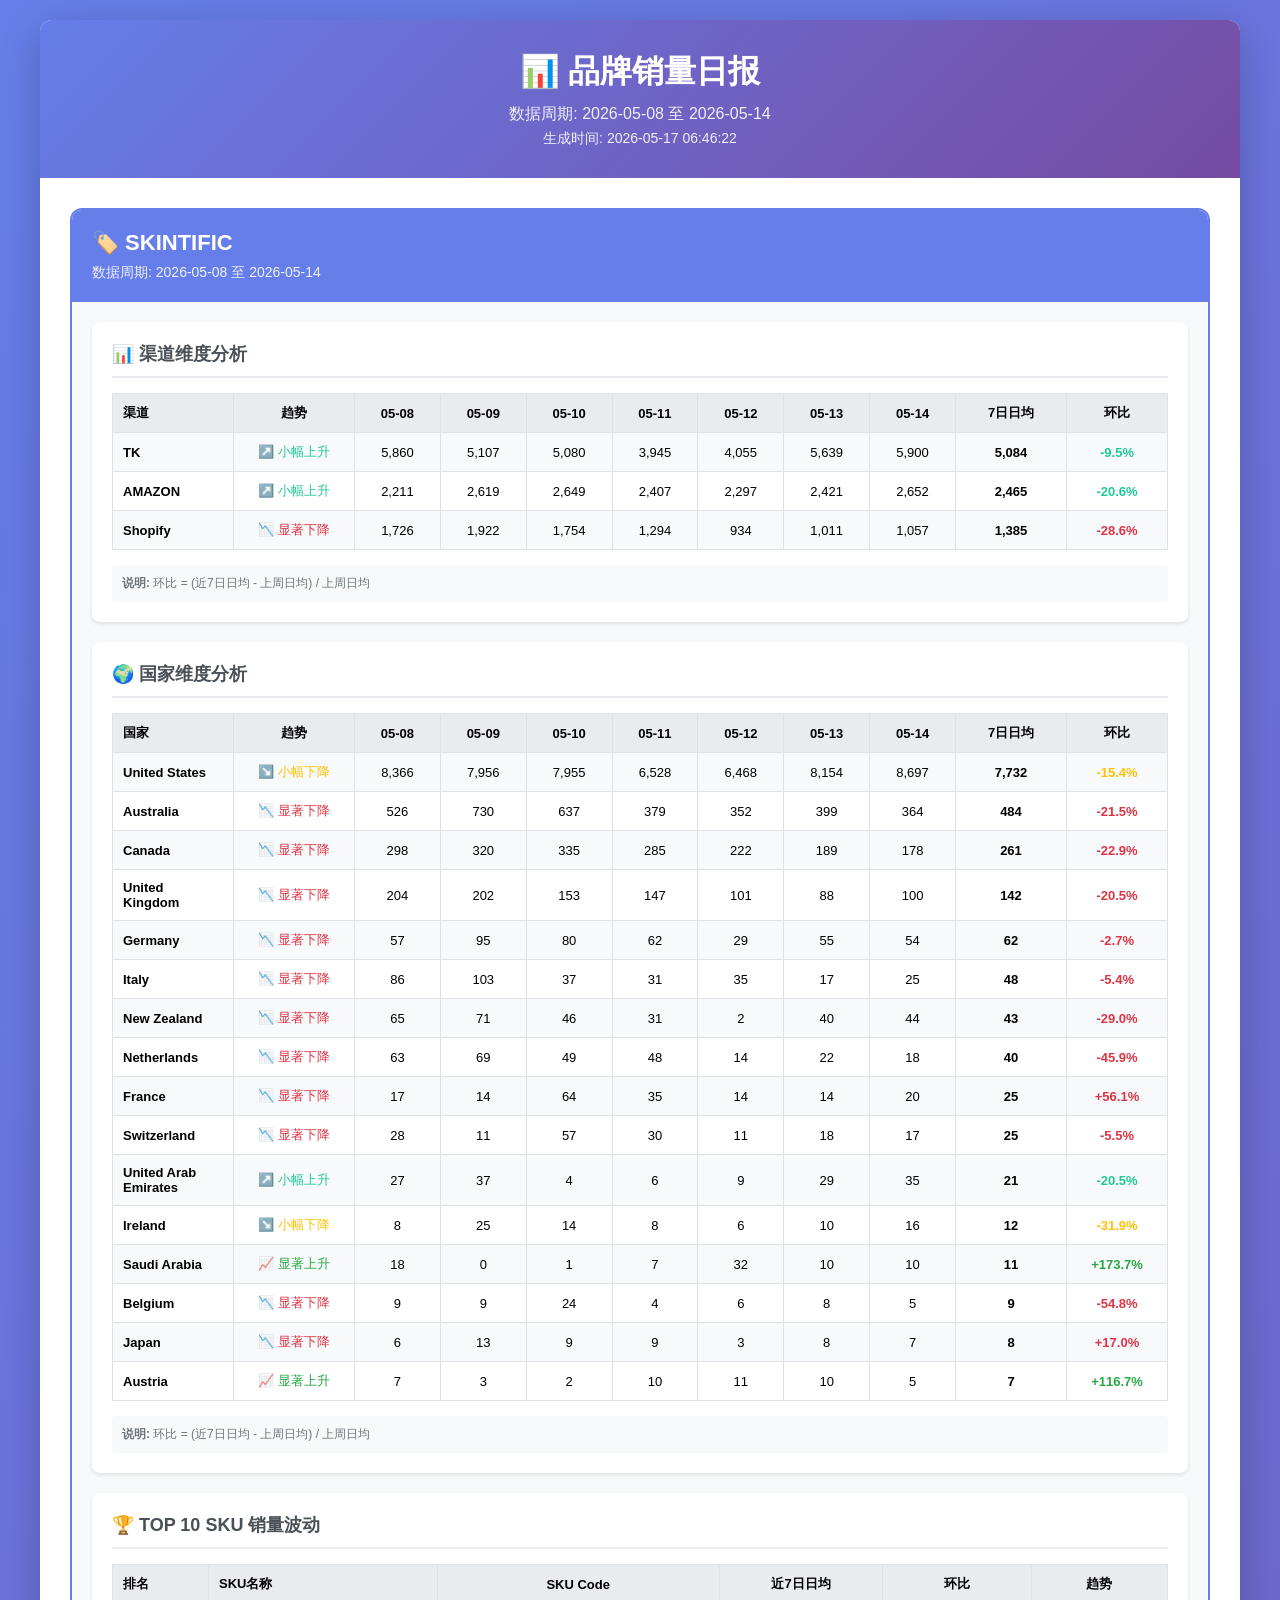
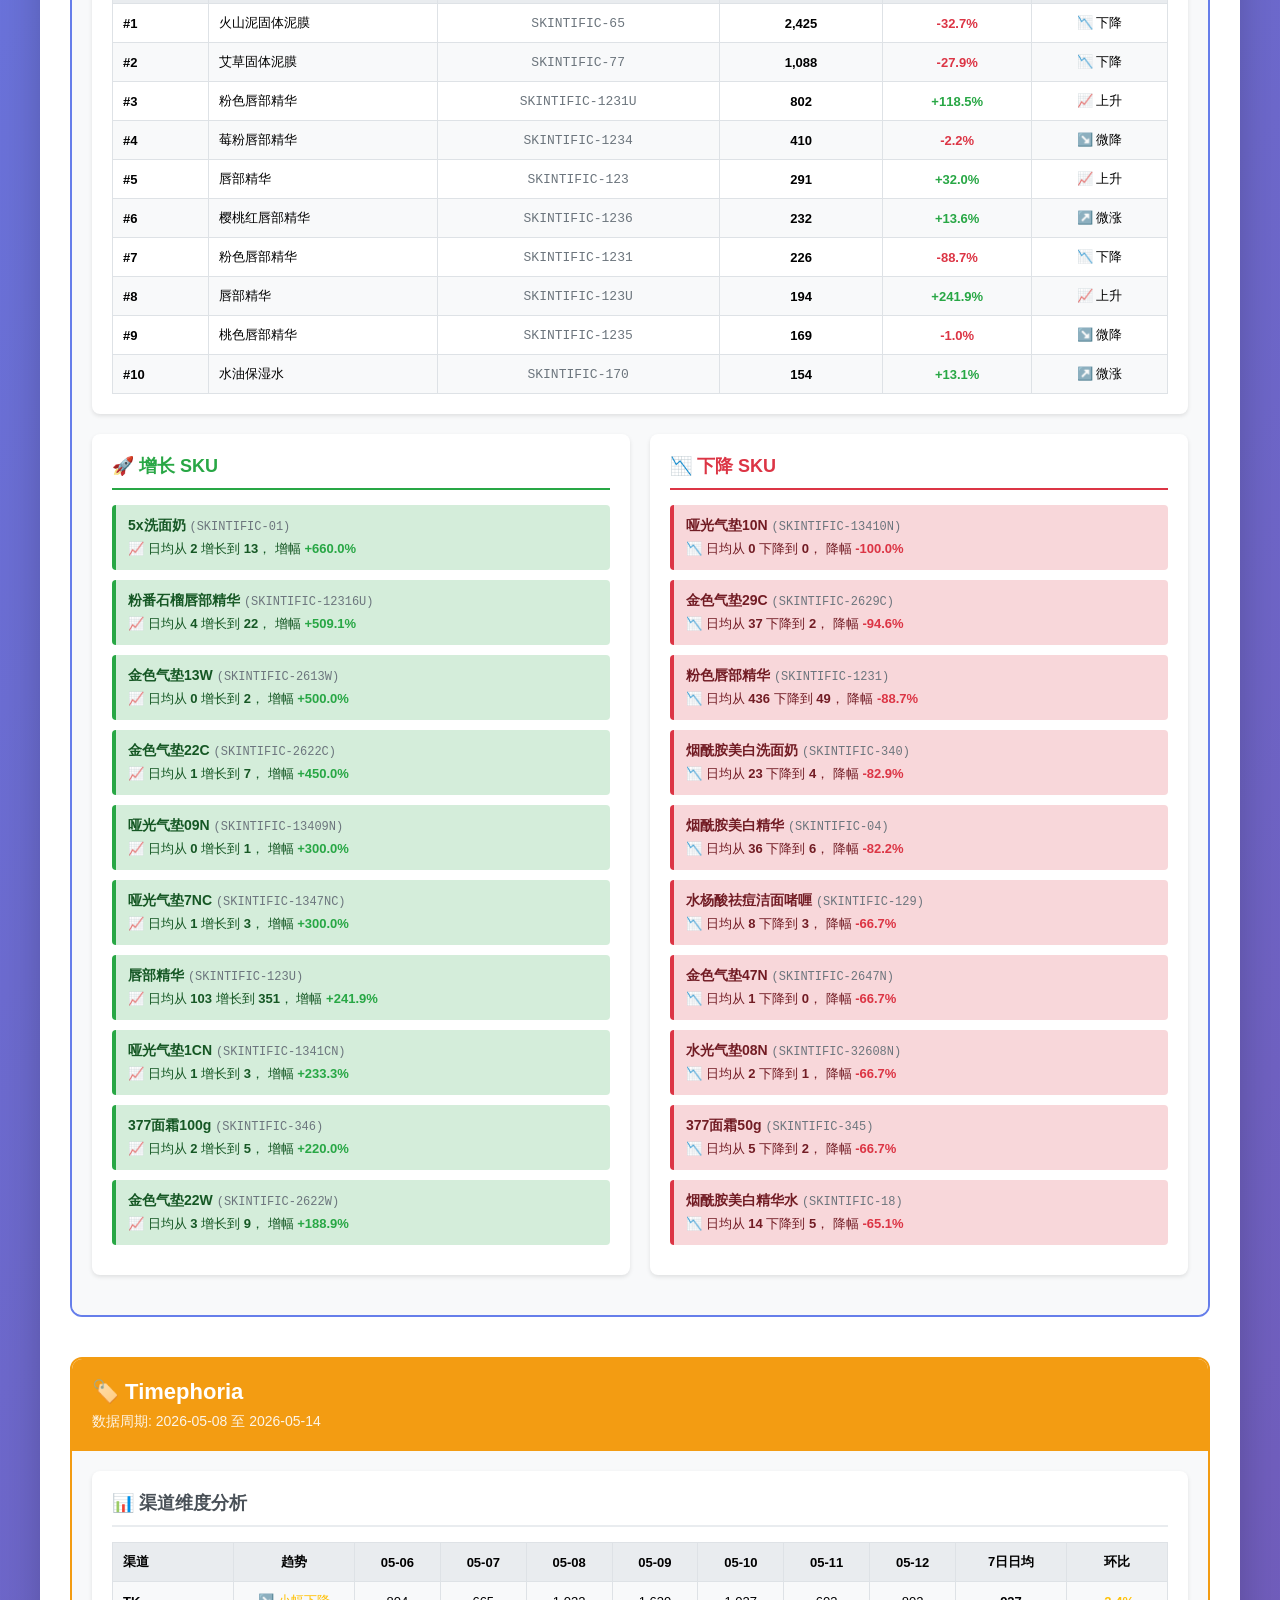
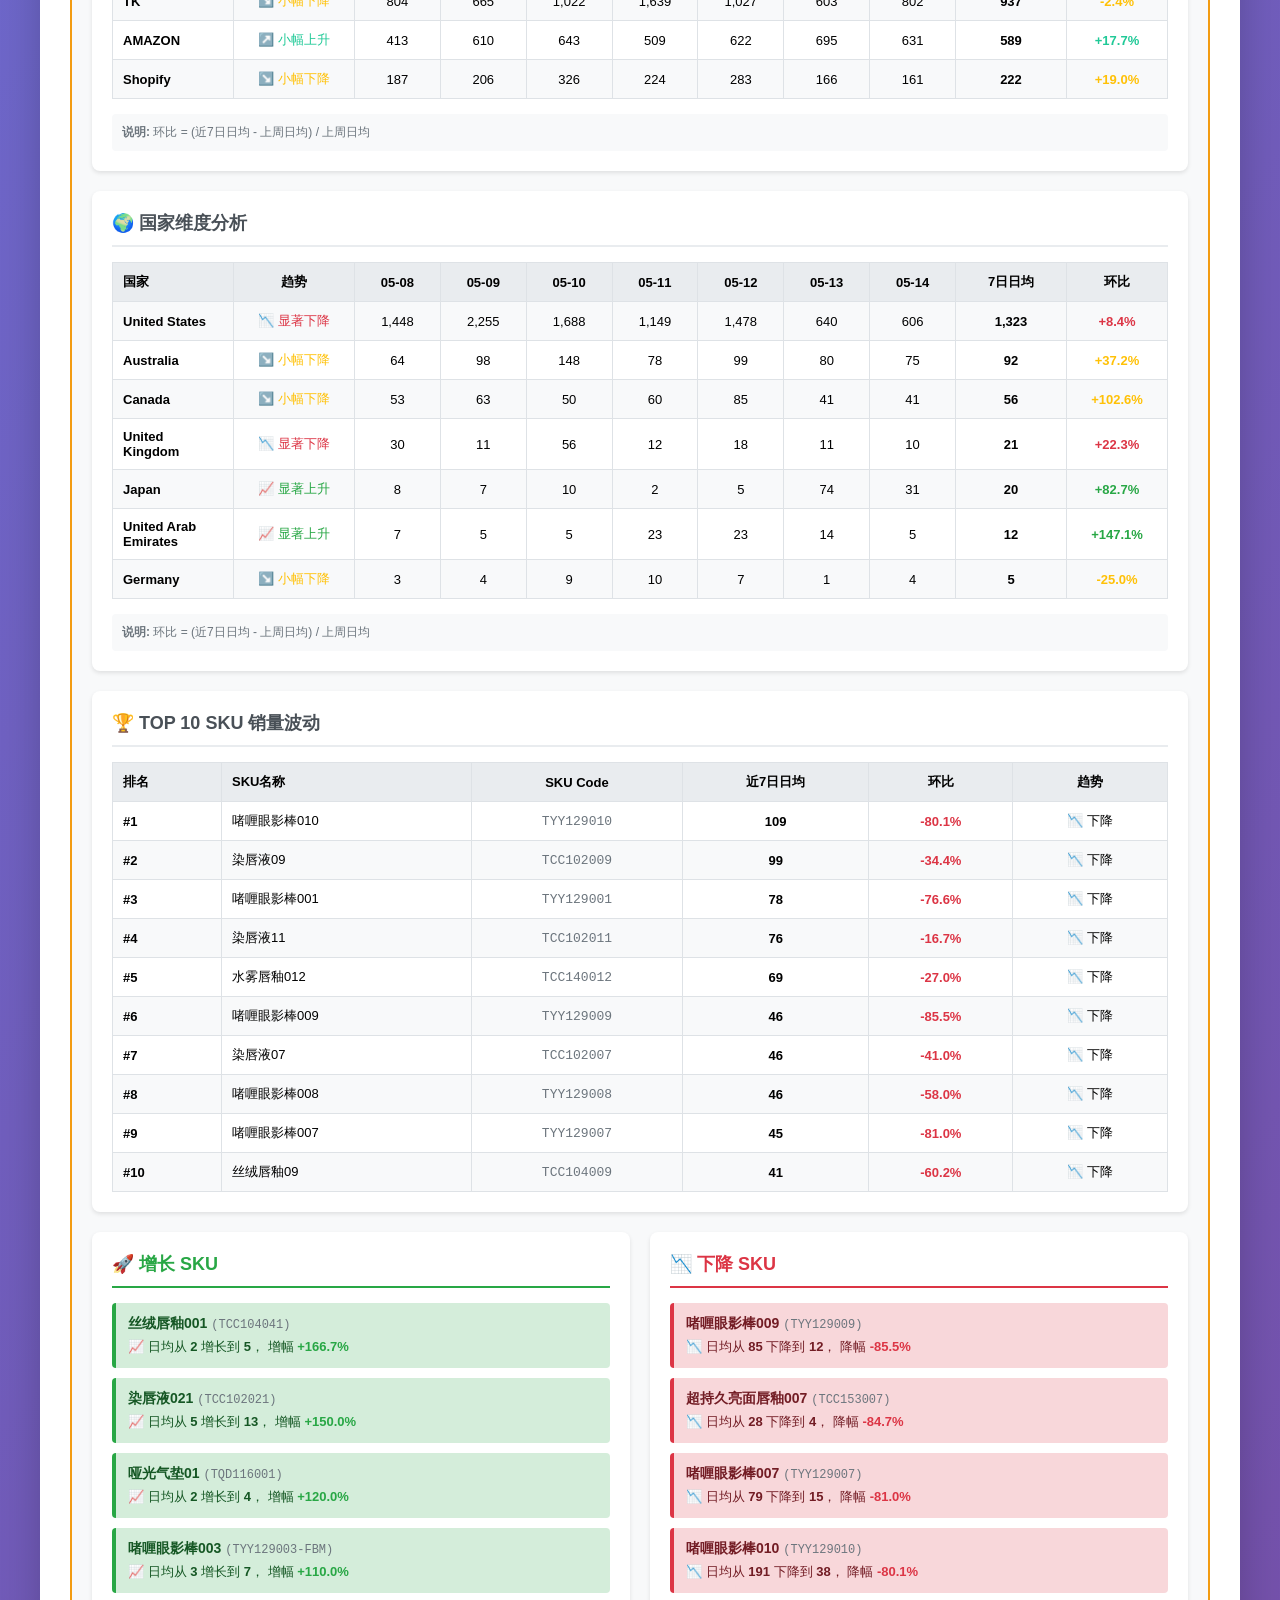
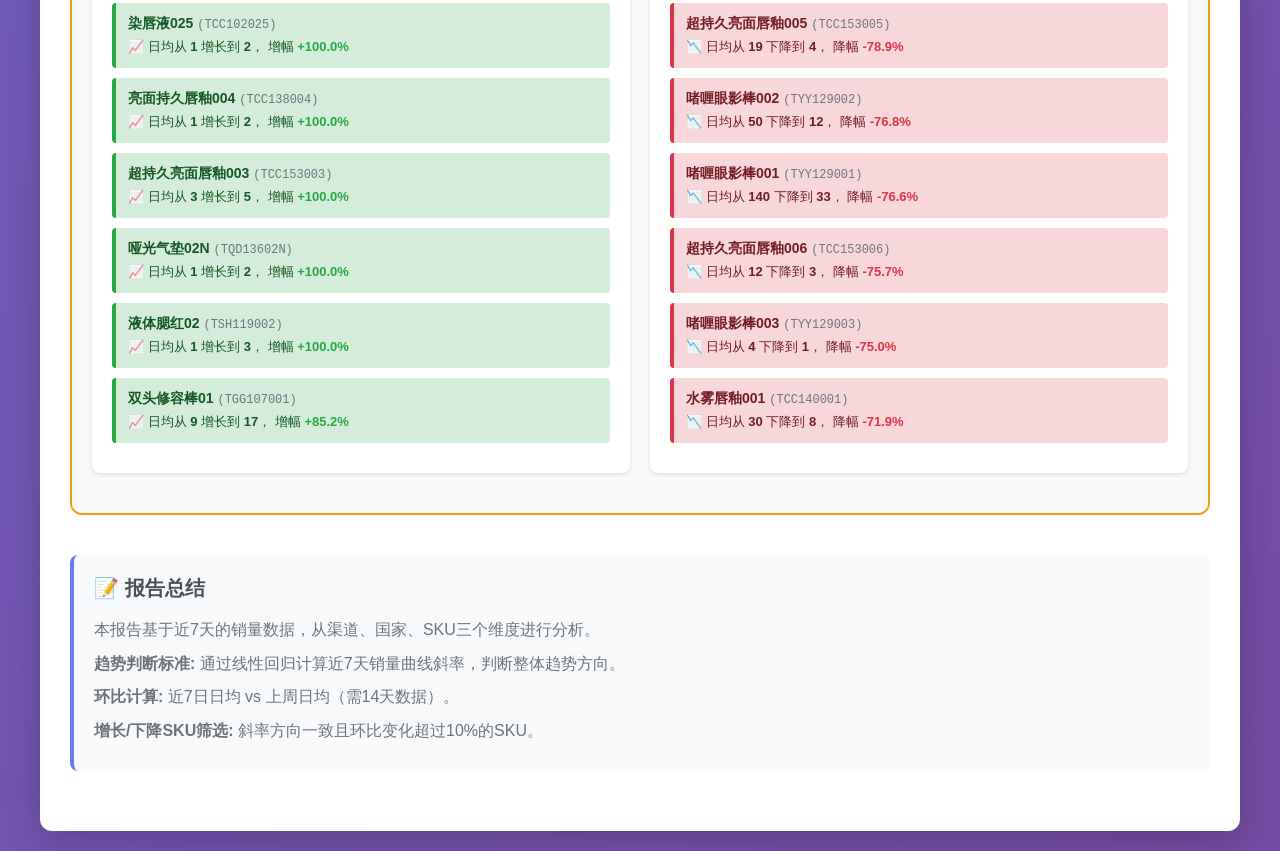
==== commit 176acf2d: "Update: Daily sales report 2026-05-17 06:46" ====
--- a/daily_report.html
+++ b/daily_report.html
@@ -64,7 +64,7 @@
         <div class="header">
             <h1>📊 品牌销量日报</h1>
             <p>数据周期: 2026-05-08 至 2026-05-14</p>
-            <p style="font-size: 14px; margin-top: 5px;">生成时间: 2026-05-16 06:22:50</p>
+            <p style="font-size: 14px; margin-top: 5px;">生成时间: 2026-05-17 06:46:22</p>
         </div>
 
         <div class="content">
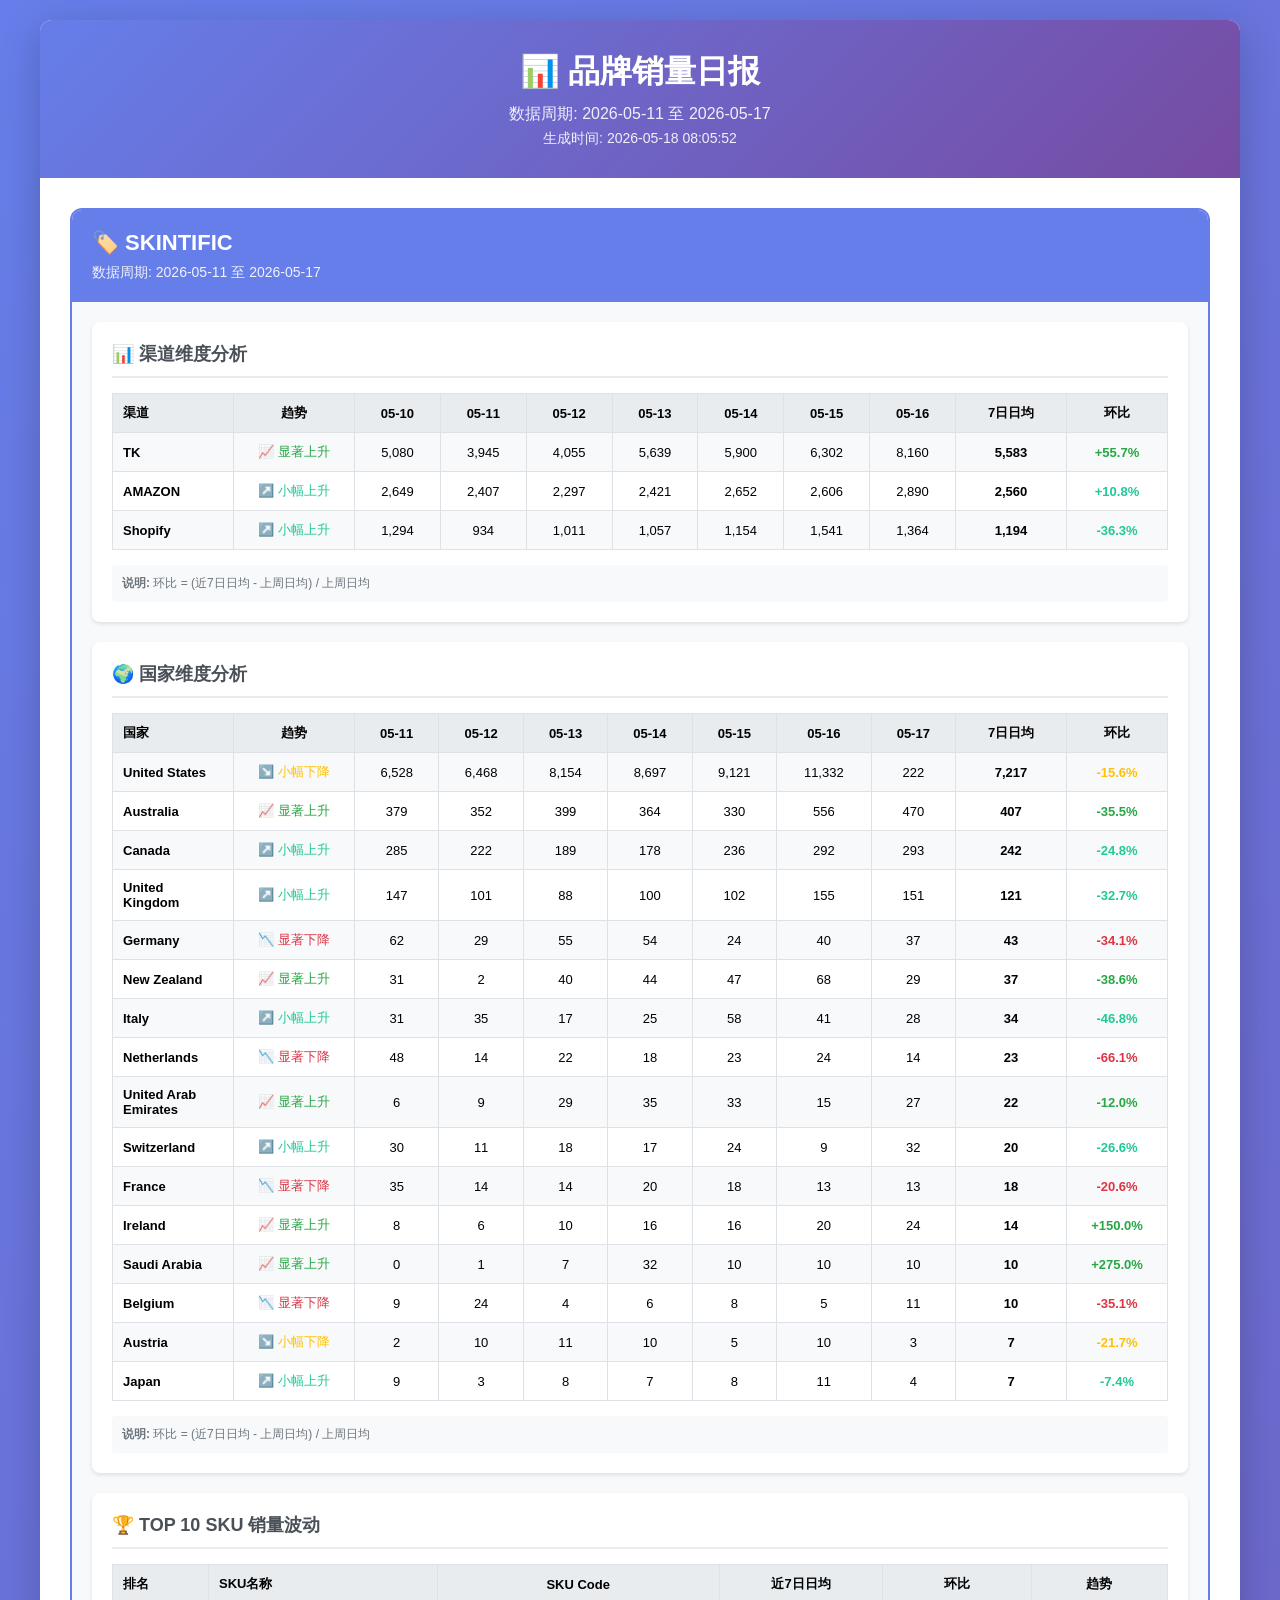
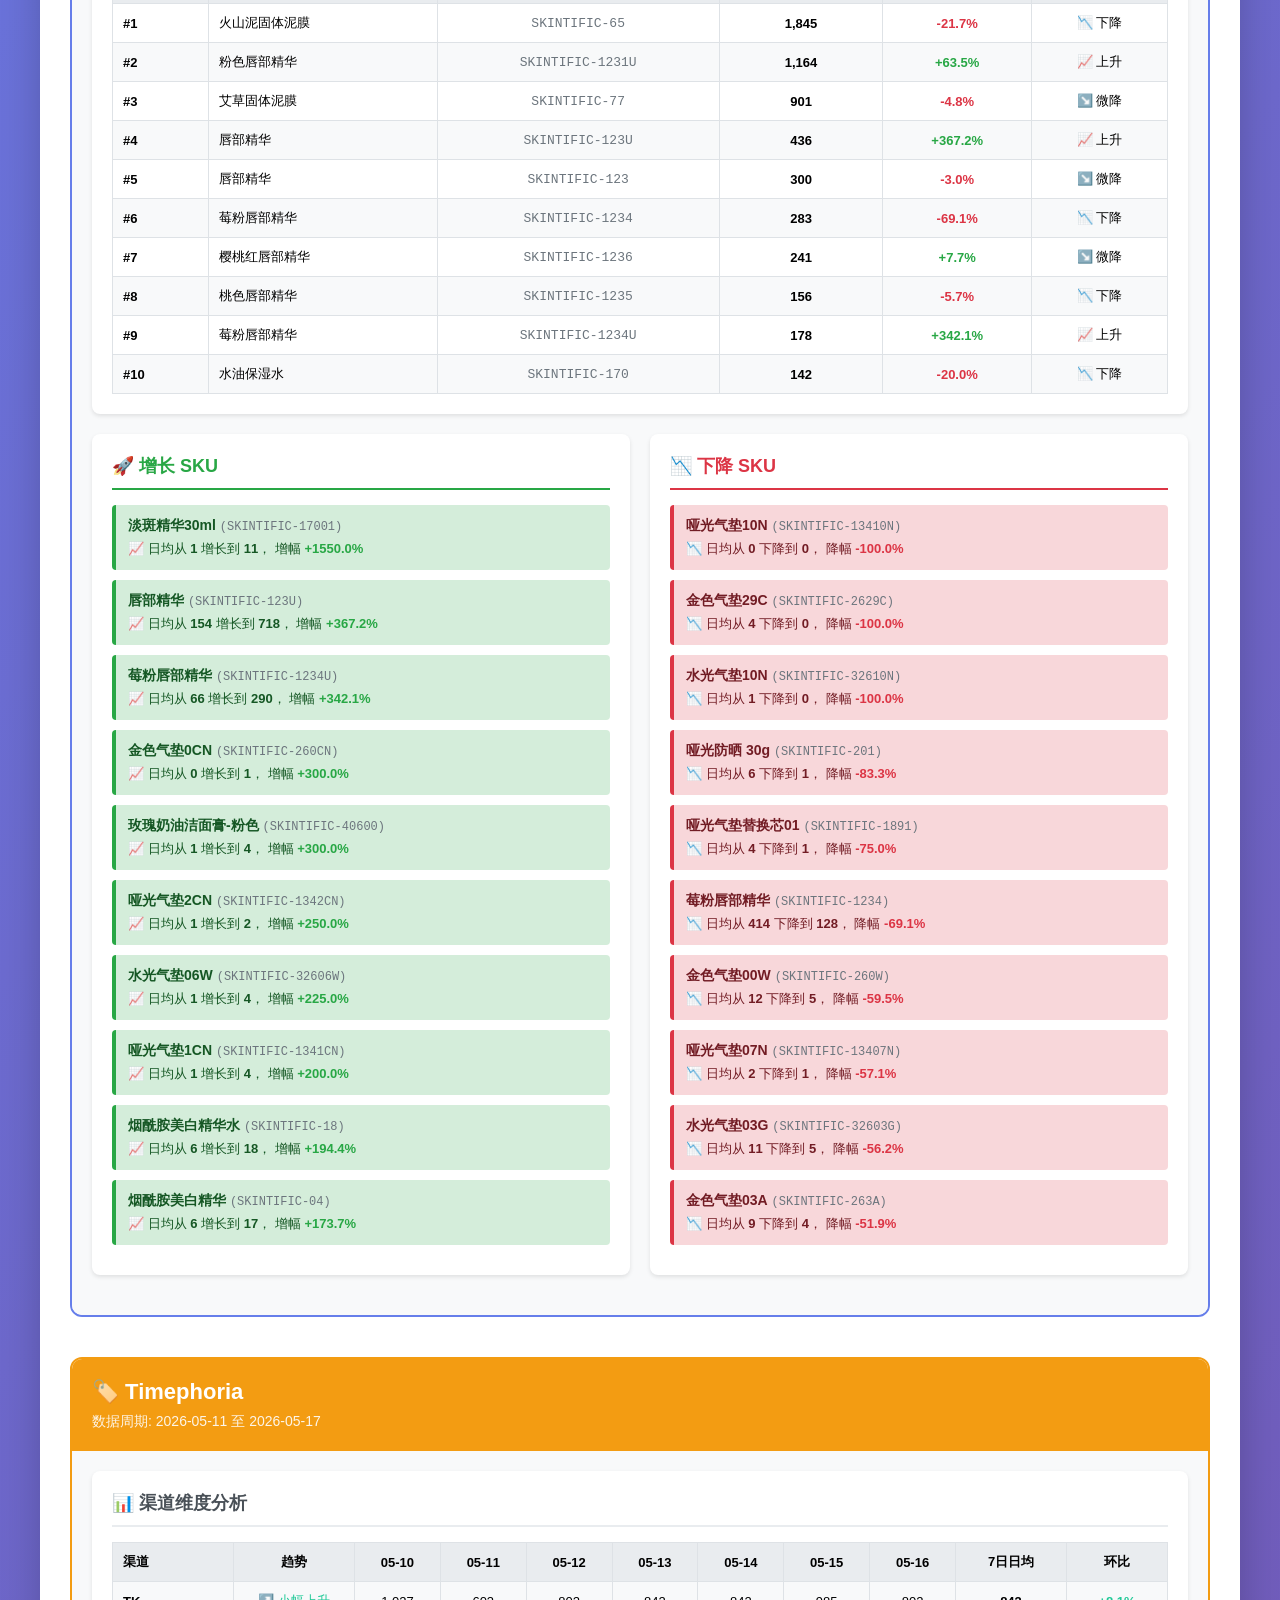
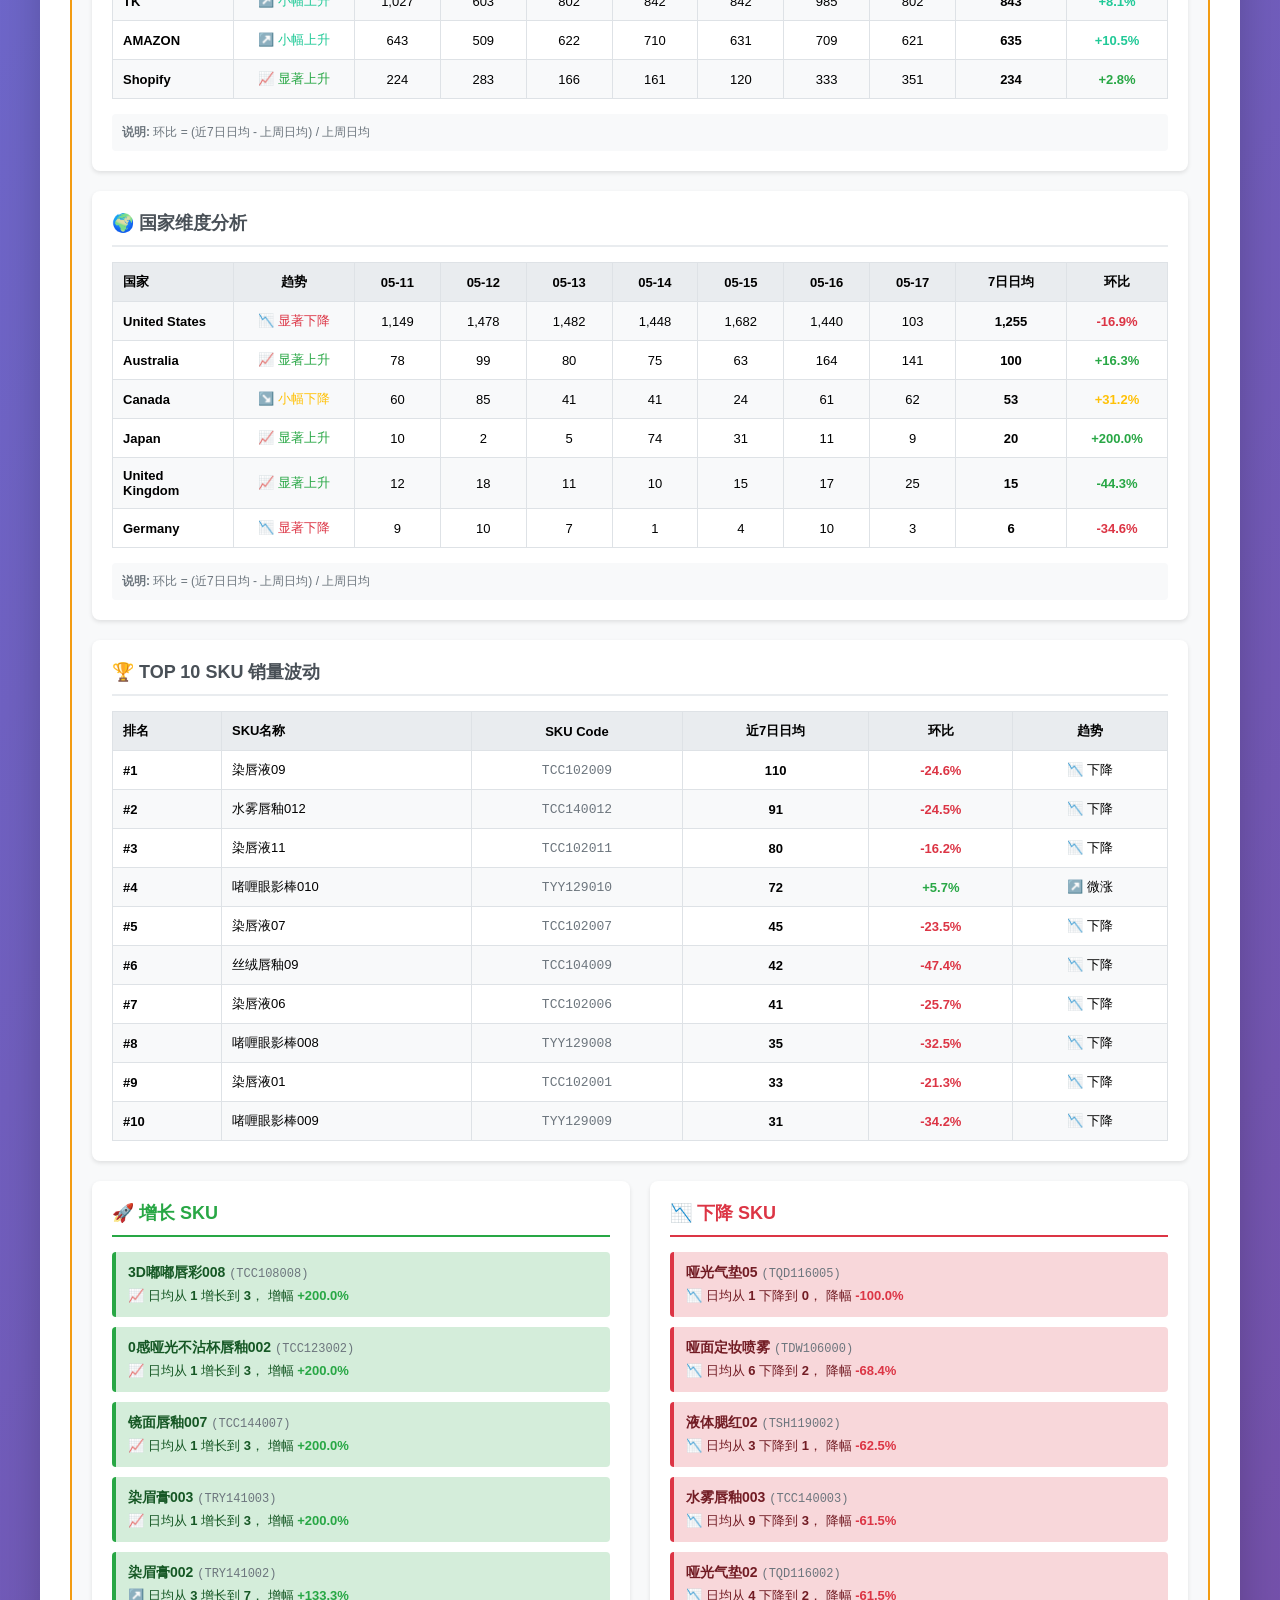
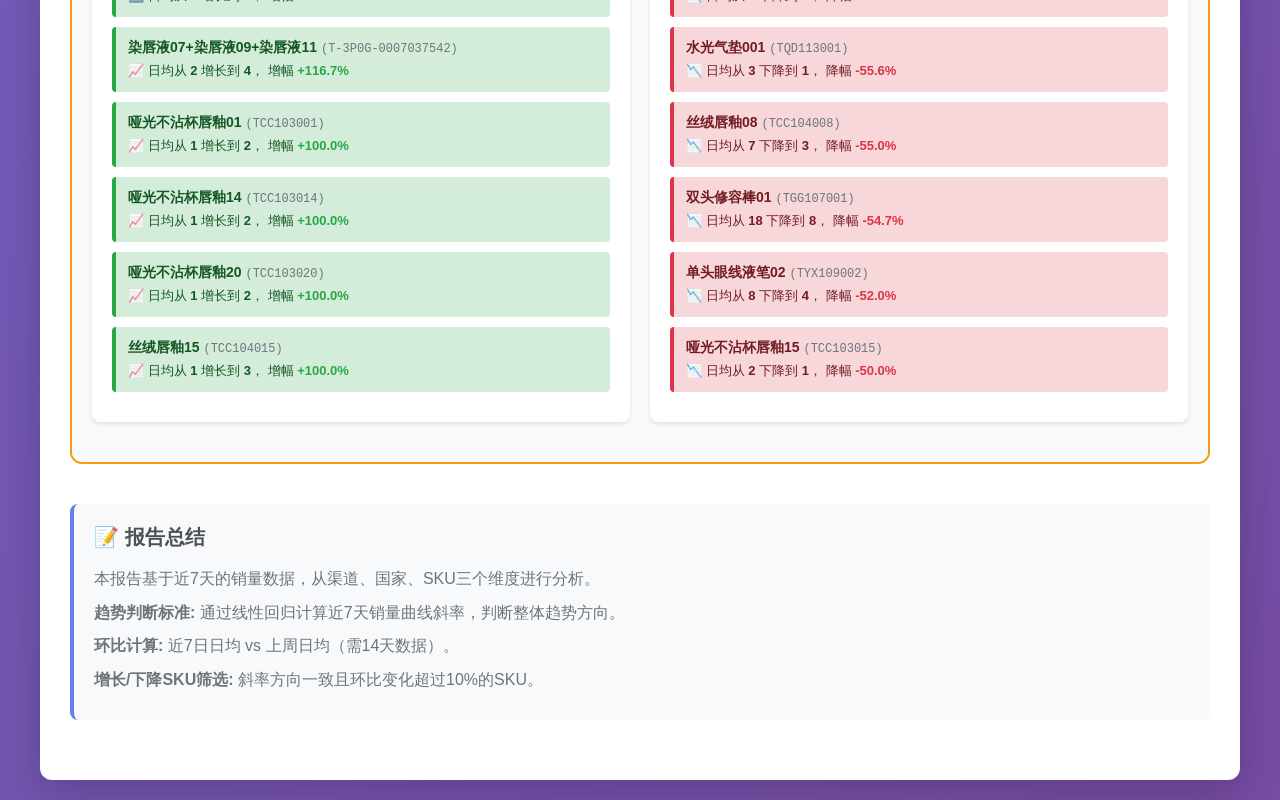
==== commit 41d426d1: "Update: Daily sales report 2026-05-18 08:05" ====
--- a/daily_report.html
+++ b/daily_report.html
@@ -4,7 +4,7 @@
 <head>
     <meta charset="UTF-8">
     <meta name="viewport" content="width=device-width, initial-scale=1.0">
-    <title>品牌销量日报 - 2026-05-14</title>
+    <title>品牌销量日报 - 2026-05-17</title>
     <style>
         body {
             font-family: -apple-system, BlinkMacSystemFont, 'Segoe UI', Roboto, 'Helvetica Neue', Arial, sans-serif;
@@ -63,8 +63,8 @@
     <div class="container">
         <div class="header">
             <h1>📊 品牌销量日报</h1>
-            <p>数据周期: 2026-05-08 至 2026-05-14</p>
-            <p style="font-size: 14px; margin-top: 5px;">生成时间: 2026-05-17 06:46:22</p>
+            <p>数据周期: 2026-05-11 至 2026-05-17</p>
+            <p style="font-size: 14px; margin-top: 5px;">生成时间: 2026-05-18 08:05:52</p>
         </div>
 
         <div class="content">
@@ -72,7 +72,7 @@
     <div style="margin-bottom: 40px; border: 2px solid #667eea; border-radius: 12px; overflow: hidden;">
         <div style="background: #667eea; padding: 20px; color: white;">
             <h2 style="margin: 0; font-size: 22px;">🏷️ SKINTIFIC</h2>
-            <p style="margin: 8px 0 0 0; opacity: 0.9; font-size: 14px;">数据周期: 2026-05-08 至 2026-05-14</p>
+            <p style="margin: 8px 0 0 0; opacity: 0.9; font-size: 14px;">数据周期: 2026-05-11 至 2026-05-17</p>
         </div>
 
         <div style="padding: 20px; background: #f8f9fa;">
@@ -87,7 +87,7 @@
                         <tr style="background: #e9ecef;">
                             <th style="padding: 10px; text-align: left; border: 1px solid #dee2e6; width: 100px;">渠道</th>
                             <th style="padding: 10px; text-align: center; border: 1px solid #dee2e6; width: 100px;">趋势</th>
-        <th style="padding: 10px; text-align: center; border: 1px solid #dee2e6;">05-08</th><th style="padding: 10px; text-align: center; border: 1px solid #dee2e6;">05-09</th><th style="padding: 10px; text-align: center; border: 1px solid #dee2e6;">05-10</th><th style="padding: 10px; text-align: center; border: 1px solid #dee2e6;">05-11</th><th style="padding: 10px; text-align: center; border: 1px solid #dee2e6;">05-12</th><th style="padding: 10px; text-align: center; border: 1px solid #dee2e6;">05-13</th><th style="padding: 10px; text-align: center; border: 1px solid #dee2e6;">05-14</th>
+        <th style="padding: 10px; text-align: center; border: 1px solid #dee2e6;">05-10</th><th style="padding: 10px; text-align: center; border: 1px solid #dee2e6;">05-11</th><th style="padding: 10px; text-align: center; border: 1px solid #dee2e6;">05-12</th><th style="padding: 10px; text-align: center; border: 1px solid #dee2e6;">05-13</th><th style="padding: 10px; text-align: center; border: 1px solid #dee2e6;">05-14</th><th style="padding: 10px; text-align: center; border: 1px solid #dee2e6;">05-15</th><th style="padding: 10px; text-align: center; border: 1px solid #dee2e6;">05-16</th>
                             <th style="padding: 10px; text-align: center; border: 1px solid #dee2e6; width: 90px;">7日日均</th>
                             <th style="padding: 10px; text-align: center; border: 1px solid #dee2e6; width: 80px;">环比</th>
                         </tr>
@@ -96,26 +96,26 @@
         
                         <tr style="background: #f8f9fa;">
                             <td style="padding: 10px; border: 1px solid #dee2e6; font-weight: bold;">TK</td>
-                            <td style="padding: 10px; text-align: center; border: 1px solid #dee2e6; color: #20c997;">↗️ 小幅上升</td>
-            <td style="padding: 10px; text-align: center; border: 1px solid #dee2e6;">5,860</td><td style="padding: 10px; text-align: center; border: 1px solid #dee2e6;">5,107</td><td style="padding: 10px; text-align: center; border: 1px solid #dee2e6;">5,080</td><td style="padding: 10px; text-align: center; border: 1px solid #dee2e6;">3,945</td><td style="padding: 10px; text-align: center; border: 1px solid #dee2e6;">4,055</td><td style="padding: 10px; text-align: center; border: 1px solid #dee2e6;">5,639</td><td style="padding: 10px; text-align: center; border: 1px solid #dee2e6;">5,900</td>
-                            <td style="padding: 10px; text-align: center; border: 1px solid #dee2e6; font-weight: bold;">5,084</td>
-                            <td style="padding: 10px; text-align: center; border: 1px solid #dee2e6; color: #20c997; font-weight: bold;">-9.5%</td>
+                            <td style="padding: 10px; text-align: center; border: 1px solid #dee2e6; color: #28a745;">📈 显著上升</td>
+            <td style="padding: 10px; text-align: center; border: 1px solid #dee2e6;">5,080</td><td style="padding: 10px; text-align: center; border: 1px solid #dee2e6;">3,945</td><td style="padding: 10px; text-align: center; border: 1px solid #dee2e6;">4,055</td><td style="padding: 10px; text-align: center; border: 1px solid #dee2e6;">5,639</td><td style="padding: 10px; text-align: center; border: 1px solid #dee2e6;">5,900</td><td style="padding: 10px; text-align: center; border: 1px solid #dee2e6;">6,302</td><td style="padding: 10px; text-align: center; border: 1px solid #dee2e6;">8,160</td>
+                            <td style="padding: 10px; text-align: center; border: 1px solid #dee2e6; font-weight: bold;">5,583</td>
+                            <td style="padding: 10px; text-align: center; border: 1px solid #dee2e6; color: #28a745; font-weight: bold;">+55.7%</td>
                         </tr>
             
                         <tr style="background: white;">
                             <td style="padding: 10px; border: 1px solid #dee2e6; font-weight: bold;">AMAZON</td>
                             <td style="padding: 10px; text-align: center; border: 1px solid #dee2e6; color: #20c997;">↗️ 小幅上升</td>
-            <td style="padding: 10px; text-align: center; border: 1px solid #dee2e6;">2,211</td><td style="padding: 10px; text-align: center; border: 1px solid #dee2e6;">2,619</td><td style="padding: 10px; text-align: center; border: 1px solid #dee2e6;">2,649</td><td style="padding: 10px; text-align: center; border: 1px solid #dee2e6;">2,407</td><td style="padding: 10px; text-align: center; border: 1px solid #dee2e6;">2,297</td><td style="padding: 10px; text-align: center; border: 1px solid #dee2e6;">2,421</td><td style="padding: 10px; text-align: center; border: 1px solid #dee2e6;">2,652</td>
-                            <td style="padding: 10px; text-align: center; border: 1px solid #dee2e6; font-weight: bold;">2,465</td>
-                            <td style="padding: 10px; text-align: center; border: 1px solid #dee2e6; color: #20c997; font-weight: bold;">-20.6%</td>
+            <td style="padding: 10px; text-align: center; border: 1px solid #dee2e6;">2,649</td><td style="padding: 10px; text-align: center; border: 1px solid #dee2e6;">2,407</td><td style="padding: 10px; text-align: center; border: 1px solid #dee2e6;">2,297</td><td style="padding: 10px; text-align: center; border: 1px solid #dee2e6;">2,421</td><td style="padding: 10px; text-align: center; border: 1px solid #dee2e6;">2,652</td><td style="padding: 10px; text-align: center; border: 1px solid #dee2e6;">2,606</td><td style="padding: 10px; text-align: center; border: 1px solid #dee2e6;">2,890</td>
+                            <td style="padding: 10px; text-align: center; border: 1px solid #dee2e6; font-weight: bold;">2,560</td>
+                            <td style="padding: 10px; text-align: center; border: 1px solid #dee2e6; color: #20c997; font-weight: bold;">+10.8%</td>
                         </tr>
             
                         <tr style="background: #f8f9fa;">
                             <td style="padding: 10px; border: 1px solid #dee2e6; font-weight: bold;">Shopify</td>
-                            <td style="padding: 10px; text-align: center; border: 1px solid #dee2e6; color: #dc3545;">📉 显著下降</td>
-            <td style="padding: 10px; text-align: center; border: 1px solid #dee2e6;">1,726</td><td style="padding: 10px; text-align: center; border: 1px solid #dee2e6;">1,922</td><td style="padding: 10px; text-align: center; border: 1px solid #dee2e6;">1,754</td><td style="padding: 10px; text-align: center; border: 1px solid #dee2e6;">1,294</td><td style="padding: 10px; text-align: center; border: 1px solid #dee2e6;">934</td><td style="padding: 10px; text-align: center; border: 1px solid #dee2e6;">1,011</td><td style="padding: 10px; text-align: center; border: 1px solid #dee2e6;">1,057</td>
-                            <td style="padding: 10px; text-align: center; border: 1px solid #dee2e6; font-weight: bold;">1,385</td>
-                            <td style="padding: 10px; text-align: center; border: 1px solid #dee2e6; color: #dc3545; font-weight: bold;">-28.6%</td>
+                            <td style="padding: 10px; text-align: center; border: 1px solid #dee2e6; color: #20c997;">↗️ 小幅上升</td>
+            <td style="padding: 10px; text-align: center; border: 1px solid #dee2e6;">1,294</td><td style="padding: 10px; text-align: center; border: 1px solid #dee2e6;">934</td><td style="padding: 10px; text-align: center; border: 1px solid #dee2e6;">1,011</td><td style="padding: 10px; text-align: center; border: 1px solid #dee2e6;">1,057</td><td style="padding: 10px; text-align: center; border: 1px solid #dee2e6;">1,154</td><td style="padding: 10px; text-align: center; border: 1px solid #dee2e6;">1,541</td><td style="padding: 10px; text-align: center; border: 1px solid #dee2e6;">1,364</td>
+                            <td style="padding: 10px; text-align: center; border: 1px solid #dee2e6; font-weight: bold;">1,194</td>
+                            <td style="padding: 10px; text-align: center; border: 1px solid #dee2e6; color: #20c997; font-weight: bold;">-36.3%</td>
                         </tr>
             
                     </tbody>
@@ -136,7 +136,7 @@
                         <tr style="background: #e9ecef;">
                             <th style="padding: 10px; text-align: left; border: 1px solid #dee2e6; width: 100px;">国家</th>
                             <th style="padding: 10px; text-align: center; border: 1px solid #dee2e6; width: 100px;">趋势</th>
-        <th style="padding: 10px; text-align: center; border: 1px solid #dee2e6;">05-08</th><th style="padding: 10px; text-align: center; border: 1px solid #dee2e6;">05-09</th><th style="padding: 10px; text-align: center; border: 1px solid #dee2e6;">05-10</th><th style="padding: 10px; text-align: center; border: 1px solid #dee2e6;">05-11</th><th style="padding: 10px; text-align: center; border: 1px solid #dee2e6;">05-12</th><th style="padding: 10px; text-align: center; border: 1px solid #dee2e6;">05-13</th><th style="padding: 10px; text-align: center; border: 1px solid #dee2e6;">05-14</th>
+        <th style="padding: 10px; text-align: center; border: 1px solid #dee2e6;">05-11</th><th style="padding: 10px; text-align: center; border: 1px solid #dee2e6;">05-12</th><th style="padding: 10px; text-align: center; border: 1px solid #dee2e6;">05-13</th><th style="padding: 10px; text-align: center; border: 1px solid #dee2e6;">05-14</th><th style="padding: 10px; text-align: center; border: 1px solid #dee2e6;">05-15</th><th style="padding: 10px; text-align: center; border: 1px solid #dee2e6;">05-16</th><th style="padding: 10px; text-align: center; border: 1px solid #dee2e6;">05-17</th>
                             <th style="padding: 10px; text-align: center; border: 1px solid #dee2e6; width: 90px;">7日日均</th>
                             <th style="padding: 10px; text-align: center; border: 1px solid #dee2e6; width: 80px;">环比</th>
                         </tr>
@@ -146,129 +146,129 @@
                         <tr style="background: #f8f9fa;">
                             <td style="padding: 10px; border: 1px solid #dee2e6; font-weight: bold;">United States</td>
                             <td style="padding: 10px; text-align: center; border: 1px solid #dee2e6; color: #ffc107;">↘️ 小幅下降</td>
-            <td style="padding: 10px; text-align: center; border: 1px solid #dee2e6;">8,366</td><td style="padding: 10px; text-align: center; border: 1px solid #dee2e6;">7,956</td><td style="padding: 10px; text-align: center; border: 1px solid #dee2e6;">7,955</td><td style="padding: 10px; text-align: center; border: 1px solid #dee2e6;">6,528</td><td style="padding: 10px; text-align: center; border: 1px solid #dee2e6;">6,468</td><td style="padding: 10px; text-align: center; border: 1px solid #dee2e6;">8,154</td><td style="padding: 10px; text-align: center; border: 1px solid #dee2e6;">8,697</td>
-                            <td style="padding: 10px; text-align: center; border: 1px solid #dee2e6; font-weight: bold;">7,732</td>
-                            <td style="padding: 10px; text-align: center; border: 1px solid #dee2e6; color: #ffc107; font-weight: bold;">-15.4%</td>
+            <td style="padding: 10px; text-align: center; border: 1px solid #dee2e6;">6,528</td><td style="padding: 10px; text-align: center; border: 1px solid #dee2e6;">6,468</td><td style="padding: 10px; text-align: center; border: 1px solid #dee2e6;">8,154</td><td style="padding: 10px; text-align: center; border: 1px solid #dee2e6;">8,697</td><td style="padding: 10px; text-align: center; border: 1px solid #dee2e6;">9,121</td><td style="padding: 10px; text-align: center; border: 1px solid #dee2e6;">11,332</td><td style="padding: 10px; text-align: center; border: 1px solid #dee2e6;">222</td>
+                            <td style="padding: 10px; text-align: center; border: 1px solid #dee2e6; font-weight: bold;">7,217</td>
+                            <td style="padding: 10px; text-align: center; border: 1px solid #dee2e6; color: #ffc107; font-weight: bold;">-15.6%</td>
                         </tr>
             
                         <tr style="background: white;">
                             <td style="padding: 10px; border: 1px solid #dee2e6; font-weight: bold;">Australia</td>
-                            <td style="padding: 10px; text-align: center; border: 1px solid #dee2e6; color: #dc3545;">📉 显著下降</td>
-            <td style="padding: 10px; text-align: center; border: 1px solid #dee2e6;">526</td><td style="padding: 10px; text-align: center; border: 1px solid #dee2e6;">730</td><td style="padding: 10px; text-align: center; border: 1px solid #dee2e6;">637</td><td style="padding: 10px; text-align: center; border: 1px solid #dee2e6;">379</td><td style="padding: 10px; text-align: center; border: 1px solid #dee2e6;">352</td><td style="padding: 10px; text-align: center; border: 1px solid #dee2e6;">399</td><td style="padding: 10px; text-align: center; border: 1px solid #dee2e6;">364</td>
-                            <td style="padding: 10px; text-align: center; border: 1px solid #dee2e6; font-weight: bold;">484</td>
-                            <td style="padding: 10px; text-align: center; border: 1px solid #dee2e6; color: #dc3545; font-weight: bold;">-21.5%</td>
+                            <td style="padding: 10px; text-align: center; border: 1px solid #dee2e6; color: #28a745;">📈 显著上升</td>
+            <td style="padding: 10px; text-align: center; border: 1px solid #dee2e6;">379</td><td style="padding: 10px; text-align: center; border: 1px solid #dee2e6;">352</td><td style="padding: 10px; text-align: center; border: 1px solid #dee2e6;">399</td><td style="padding: 10px; text-align: center; border: 1px solid #dee2e6;">364</td><td style="padding: 10px; text-align: center; border: 1px solid #dee2e6;">330</td><td style="padding: 10px; text-align: center; border: 1px solid #dee2e6;">556</td><td style="padding: 10px; text-align: center; border: 1px solid #dee2e6;">470</td>
+                            <td style="padding: 10px; text-align: center; border: 1px solid #dee2e6; font-weight: bold;">407</td>
+                            <td style="padding: 10px; text-align: center; border: 1px solid #dee2e6; color: #28a745; font-weight: bold;">-35.5%</td>
                         </tr>
             
                         <tr style="background: #f8f9fa;">
                             <td style="padding: 10px; border: 1px solid #dee2e6; font-weight: bold;">Canada</td>
-                            <td style="padding: 10px; text-align: center; border: 1px solid #dee2e6; color: #dc3545;">📉 显著下降</td>
-            <td style="padding: 10px; text-align: center; border: 1px solid #dee2e6;">298</td><td style="padding: 10px; text-align: center; border: 1px solid #dee2e6;">320</td><td style="padding: 10px; text-align: center; border: 1px solid #dee2e6;">335</td><td style="padding: 10px; text-align: center; border: 1px solid #dee2e6;">285</td><td style="padding: 10px; text-align: center; border: 1px solid #dee2e6;">222</td><td style="padding: 10px; text-align: center; border: 1px solid #dee2e6;">189</td><td style="padding: 10px; text-align: center; border: 1px solid #dee2e6;">178</td>
-                            <td style="padding: 10px; text-align: center; border: 1px solid #dee2e6; font-weight: bold;">261</td>
-                            <td style="padding: 10px; text-align: center; border: 1px solid #dee2e6; color: #dc3545; font-weight: bold;">-22.9%</td>
+                            <td style="padding: 10px; text-align: center; border: 1px solid #dee2e6; color: #20c997;">↗️ 小幅上升</td>
+            <td style="padding: 10px; text-align: center; border: 1px solid #dee2e6;">285</td><td style="padding: 10px; text-align: center; border: 1px solid #dee2e6;">222</td><td style="padding: 10px; text-align: center; border: 1px solid #dee2e6;">189</td><td style="padding: 10px; text-align: center; border: 1px solid #dee2e6;">178</td><td style="padding: 10px; text-align: center; border: 1px solid #dee2e6;">236</td><td style="padding: 10px; text-align: center; border: 1px solid #dee2e6;">292</td><td style="padding: 10px; text-align: center; border: 1px solid #dee2e6;">293</td>
+                            <td style="padding: 10px; text-align: center; border: 1px solid #dee2e6; font-weight: bold;">242</td>
+                            <td style="padding: 10px; text-align: center; border: 1px solid #dee2e6; color: #20c997; font-weight: bold;">-24.8%</td>
                         </tr>
             
                         <tr style="background: white;">
                             <td style="padding: 10px; border: 1px solid #dee2e6; font-weight: bold;">United Kingdom</td>
-                            <td style="padding: 10px; text-align: center; border: 1px solid #dee2e6; color: #dc3545;">📉 显著下降</td>
-            <td style="padding: 10px; text-align: center; border: 1px solid #dee2e6;">204</td><td style="padding: 10px; text-align: center; border: 1px solid #dee2e6;">202</td><td style="padding: 10px; text-align: center; border: 1px solid #dee2e6;">153</td><td style="padding: 10px; text-align: center; border: 1px solid #dee2e6;">147</td><td style="padding: 10px; text-align: center; border: 1px solid #dee2e6;">101</td><td style="padding: 10px; text-align: center; border: 1px solid #dee2e6;">88</td><td style="padding: 10px; text-align: center; border: 1px solid #dee2e6;">100</td>
-                            <td style="padding: 10px; text-align: center; border: 1px solid #dee2e6; font-weight: bold;">142</td>
-                            <td style="padding: 10px; text-align: center; border: 1px solid #dee2e6; color: #dc3545; font-weight: bold;">-20.5%</td>
+                            <td style="padding: 10px; text-align: center; border: 1px solid #dee2e6; color: #20c997;">↗️ 小幅上升</td>
+            <td style="padding: 10px; text-align: center; border: 1px solid #dee2e6;">147</td><td style="padding: 10px; text-align: center; border: 1px solid #dee2e6;">101</td><td style="padding: 10px; text-align: center; border: 1px solid #dee2e6;">88</td><td style="padding: 10px; text-align: center; border: 1px solid #dee2e6;">100</td><td style="padding: 10px; text-align: center; border: 1px solid #dee2e6;">102</td><td style="padding: 10px; text-align: center; border: 1px solid #dee2e6;">155</td><td style="padding: 10px; text-align: center; border: 1px solid #dee2e6;">151</td>
+                            <td style="padding: 10px; text-align: center; border: 1px solid #dee2e6; font-weight: bold;">121</td>
+                            <td style="padding: 10px; text-align: center; border: 1px solid #dee2e6; color: #20c997; font-weight: bold;">-32.7%</td>
                         </tr>
             
                         <tr style="background: #f8f9fa;">
                             <td style="padding: 10px; border: 1px solid #dee2e6; font-weight: bold;">Germany</td>
                             <td style="padding: 10px; text-align: center; border: 1px solid #dee2e6; color: #dc3545;">📉 显著下降</td>
-            <td style="padding: 10px; text-align: center; border: 1px solid #dee2e6;">57</td><td style="padding: 10px; text-align: center; border: 1px solid #dee2e6;">95</td><td style="padding: 10px; text-align: center; border: 1px solid #dee2e6;">80</td><td style="padding: 10px; text-align: center; border: 1px solid #dee2e6;">62</td><td style="padding: 10px; text-align: center; border: 1px solid #dee2e6;">29</td><td style="padding: 10px; text-align: center; border: 1px solid #dee2e6;">55</td><td style="padding: 10px; text-align: center; border: 1px solid #dee2e6;">54</td>
-                            <td style="padding: 10px; text-align: center; border: 1px solid #dee2e6; font-weight: bold;">62</td>
-                            <td style="padding: 10px; text-align: center; border: 1px solid #dee2e6; color: #dc3545; font-weight: bold;">-2.7%</td>
-                        </tr>
-            
-                        <tr style="background: white;">
+            <td style="padding: 10px; text-align: center; border: 1px solid #dee2e6;">62</td><td style="padding: 10px; text-align: center; border: 1px solid #dee2e6;">29</td><td style="padding: 10px; text-align: center; border: 1px solid #dee2e6;">55</td><td style="padding: 10px; text-align: center; border: 1px solid #dee2e6;">54</td><td style="padding: 10px; text-align: center; border: 1px solid #dee2e6;">24</td><td style="padding: 10px; text-align: center; border: 1px solid #dee2e6;">40</td><td style="padding: 10px; text-align: center; border: 1px solid #dee2e6;">37</td>
+                            <td style="padding: 10px; text-align: center; border: 1px solid #dee2e6; font-weight: bold;">43</td>
+                            <td style="padding: 10px; text-align: center; border: 1px solid #dee2e6; color: #dc3545; font-weight: bold;">-34.1%</td>
+                        </tr>
+            
+                        <tr style="background: white;">
+                            <td style="padding: 10px; border: 1px solid #dee2e6; font-weight: bold;">New Zealand</td>
+                            <td style="padding: 10px; text-align: center; border: 1px solid #dee2e6; color: #28a745;">📈 显著上升</td>
+            <td style="padding: 10px; text-align: center; border: 1px solid #dee2e6;">31</td><td style="padding: 10px; text-align: center; border: 1px solid #dee2e6;">2</td><td style="padding: 10px; text-align: center; border: 1px solid #dee2e6;">40</td><td style="padding: 10px; text-align: center; border: 1px solid #dee2e6;">44</td><td style="padding: 10px; text-align: center; border: 1px solid #dee2e6;">47</td><td style="padding: 10px; text-align: center; border: 1px solid #dee2e6;">68</td><td style="padding: 10px; text-align: center; border: 1px solid #dee2e6;">29</td>
+                            <td style="padding: 10px; text-align: center; border: 1px solid #dee2e6; font-weight: bold;">37</td>
+                            <td style="padding: 10px; text-align: center; border: 1px solid #dee2e6; color: #28a745; font-weight: bold;">-38.6%</td>
+                        </tr>
+            
+                        <tr style="background: #f8f9fa;">
                             <td style="padding: 10px; border: 1px solid #dee2e6; font-weight: bold;">Italy</td>
-                            <td style="padding: 10px; text-align: center; border: 1px solid #dee2e6; color: #dc3545;">📉 显著下降</td>
-            <td style="padding: 10px; text-align: center; border: 1px solid #dee2e6;">86</td><td style="padding: 10px; text-align: center; border: 1px solid #dee2e6;">103</td><td style="padding: 10px; text-align: center; border: 1px solid #dee2e6;">37</td><td style="padding: 10px; text-align: center; border: 1px solid #dee2e6;">31</td><td style="padding: 10px; text-align: center; border: 1px solid #dee2e6;">35</td><td style="padding: 10px; text-align: center; border: 1px solid #dee2e6;">17</td><td style="padding: 10px; text-align: center; border: 1px solid #dee2e6;">25</td>
-                            <td style="padding: 10px; text-align: center; border: 1px solid #dee2e6; font-weight: bold;">48</td>
-                            <td style="padding: 10px; text-align: center; border: 1px solid #dee2e6; color: #dc3545; font-weight: bold;">-5.4%</td>
-                        </tr>
-            
-                        <tr style="background: #f8f9fa;">
-                            <td style="padding: 10px; border: 1px solid #dee2e6; font-weight: bold;">New Zealand</td>
-                            <td style="padding: 10px; text-align: center; border: 1px solid #dee2e6; color: #dc3545;">📉 显著下降</td>
-            <td style="padding: 10px; text-align: center; border: 1px solid #dee2e6;">65</td><td style="padding: 10px; text-align: center; border: 1px solid #dee2e6;">71</td><td style="padding: 10px; text-align: center; border: 1px solid #dee2e6;">46</td><td style="padding: 10px; text-align: center; border: 1px solid #dee2e6;">31</td><td style="padding: 10px; text-align: center; border: 1px solid #dee2e6;">2</td><td style="padding: 10px; text-align: center; border: 1px solid #dee2e6;">40</td><td style="padding: 10px; text-align: center; border: 1px solid #dee2e6;">44</td>
-                            <td style="padding: 10px; text-align: center; border: 1px solid #dee2e6; font-weight: bold;">43</td>
-                            <td style="padding: 10px; text-align: center; border: 1px solid #dee2e6; color: #dc3545; font-weight: bold;">-29.0%</td>
+                            <td style="padding: 10px; text-align: center; border: 1px solid #dee2e6; color: #20c997;">↗️ 小幅上升</td>
+            <td style="padding: 10px; text-align: center; border: 1px solid #dee2e6;">31</td><td style="padding: 10px; text-align: center; border: 1px solid #dee2e6;">35</td><td style="padding: 10px; text-align: center; border: 1px solid #dee2e6;">17</td><td style="padding: 10px; text-align: center; border: 1px solid #dee2e6;">25</td><td style="padding: 10px; text-align: center; border: 1px solid #dee2e6;">58</td><td style="padding: 10px; text-align: center; border: 1px solid #dee2e6;">41</td><td style="padding: 10px; text-align: center; border: 1px solid #dee2e6;">28</td>
+                            <td style="padding: 10px; text-align: center; border: 1px solid #dee2e6; font-weight: bold;">34</td>
+                            <td style="padding: 10px; text-align: center; border: 1px solid #dee2e6; color: #20c997; font-weight: bold;">-46.8%</td>
                         </tr>
             
                         <tr style="background: white;">
                             <td style="padding: 10px; border: 1px solid #dee2e6; font-weight: bold;">Netherlands</td>
                             <td style="padding: 10px; text-align: center; border: 1px solid #dee2e6; color: #dc3545;">📉 显著下降</td>
-            <td style="padding: 10px; text-align: center; border: 1px solid #dee2e6;">63</td><td style="padding: 10px; text-align: center; border: 1px solid #dee2e6;">69</td><td style="padding: 10px; text-align: center; border: 1px solid #dee2e6;">49</td><td style="padding: 10px; text-align: center; border: 1px solid #dee2e6;">48</td><td style="padding: 10px; text-align: center; border: 1px solid #dee2e6;">14</td><td style="padding: 10px; text-align: center; border: 1px solid #dee2e6;">22</td><td style="padding: 10px; text-align: center; border: 1px solid #dee2e6;">18</td>
-                            <td style="padding: 10px; text-align: center; border: 1px solid #dee2e6; font-weight: bold;">40</td>
-                            <td style="padding: 10px; text-align: center; border: 1px solid #dee2e6; color: #dc3545; font-weight: bold;">-45.9%</td>
+            <td style="padding: 10px; text-align: center; border: 1px solid #dee2e6;">48</td><td style="padding: 10px; text-align: center; border: 1px solid #dee2e6;">14</td><td style="padding: 10px; text-align: center; border: 1px solid #dee2e6;">22</td><td style="padding: 10px; text-align: center; border: 1px solid #dee2e6;">18</td><td style="padding: 10px; text-align: center; border: 1px solid #dee2e6;">23</td><td style="padding: 10px; text-align: center; border: 1px solid #dee2e6;">24</td><td style="padding: 10px; text-align: center; border: 1px solid #dee2e6;">14</td>
+                            <td style="padding: 10px; text-align: center; border: 1px solid #dee2e6; font-weight: bold;">23</td>
+                            <td style="padding: 10px; text-align: center; border: 1px solid #dee2e6; color: #dc3545; font-weight: bold;">-66.1%</td>
+                        </tr>
+            
+                        <tr style="background: #f8f9fa;">
+                            <td style="padding: 10px; border: 1px solid #dee2e6; font-weight: bold;">United Arab Emirates</td>
+                            <td style="padding: 10px; text-align: center; border: 1px solid #dee2e6; color: #28a745;">📈 显著上升</td>
+            <td style="padding: 10px; text-align: center; border: 1px solid #dee2e6;">6</td><td style="padding: 10px; text-align: center; border: 1px solid #dee2e6;">9</td><td style="padding: 10px; text-align: center; border: 1px solid #dee2e6;">29</td><td style="padding: 10px; text-align: center; border: 1px solid #dee2e6;">35</td><td style="padding: 10px; text-align: center; border: 1px solid #dee2e6;">33</td><td style="padding: 10px; text-align: center; border: 1px solid #dee2e6;">15</td><td style="padding: 10px; text-align: center; border: 1px solid #dee2e6;">27</td>
+                            <td style="padding: 10px; text-align: center; border: 1px solid #dee2e6; font-weight: bold;">22</td>
+                            <td style="padding: 10px; text-align: center; border: 1px solid #dee2e6; color: #28a745; font-weight: bold;">-12.0%</td>
+                        </tr>
+            
+                        <tr style="background: white;">
+                            <td style="padding: 10px; border: 1px solid #dee2e6; font-weight: bold;">Switzerland</td>
+                            <td style="padding: 10px; text-align: center; border: 1px solid #dee2e6; color: #20c997;">↗️ 小幅上升</td>
+            <td style="padding: 10px; text-align: center; border: 1px solid #dee2e6;">30</td><td style="padding: 10px; text-align: center; border: 1px solid #dee2e6;">11</td><td style="padding: 10px; text-align: center; border: 1px solid #dee2e6;">18</td><td style="padding: 10px; text-align: center; border: 1px solid #dee2e6;">17</td><td style="padding: 10px; text-align: center; border: 1px solid #dee2e6;">24</td><td style="padding: 10px; text-align: center; border: 1px solid #dee2e6;">9</td><td style="padding: 10px; text-align: center; border: 1px solid #dee2e6;">32</td>
+                            <td style="padding: 10px; text-align: center; border: 1px solid #dee2e6; font-weight: bold;">20</td>
+                            <td style="padding: 10px; text-align: center; border: 1px solid #dee2e6; color: #20c997; font-weight: bold;">-26.6%</td>
                         </tr>
             
                         <tr style="background: #f8f9fa;">
                             <td style="padding: 10px; border: 1px solid #dee2e6; font-weight: bold;">France</td>
                             <td style="padding: 10px; text-align: center; border: 1px solid #dee2e6; color: #dc3545;">📉 显著下降</td>
-            <td style="padding: 10px; text-align: center; border: 1px solid #dee2e6;">17</td><td style="padding: 10px; text-align: center; border: 1px solid #dee2e6;">14</td><td style="padding: 10px; text-align: center; border: 1px solid #dee2e6;">64</td><td style="padding: 10px; text-align: center; border: 1px solid #dee2e6;">35</td><td style="padding: 10px; text-align: center; border: 1px solid #dee2e6;">14</td><td style="padding: 10px; text-align: center; border: 1px solid #dee2e6;">14</td><td style="padding: 10px; text-align: center; border: 1px solid #dee2e6;">20</td>
-                            <td style="padding: 10px; text-align: center; border: 1px solid #dee2e6; font-weight: bold;">25</td>
-                            <td style="padding: 10px; text-align: center; border: 1px solid #dee2e6; color: #dc3545; font-weight: bold;">+56.1%</td>
-                        </tr>
-            
-                        <tr style="background: white;">
-                            <td style="padding: 10px; border: 1px solid #dee2e6; font-weight: bold;">Switzerland</td>
-                            <td style="padding: 10px; text-align: center; border: 1px solid #dee2e6; color: #dc3545;">📉 显著下降</td>
-            <td style="padding: 10px; text-align: center; border: 1px solid #dee2e6;">28</td><td style="padding: 10px; text-align: center; border: 1px solid #dee2e6;">11</td><td style="padding: 10px; text-align: center; border: 1px solid #dee2e6;">57</td><td style="padding: 10px; text-align: center; border: 1px solid #dee2e6;">30</td><td style="padding: 10px; text-align: center; border: 1px solid #dee2e6;">11</td><td style="padding: 10px; text-align: center; border: 1px solid #dee2e6;">18</td><td style="padding: 10px; text-align: center; border: 1px solid #dee2e6;">17</td>
-                            <td style="padding: 10px; text-align: center; border: 1px solid #dee2e6; font-weight: bold;">25</td>
-                            <td style="padding: 10px; text-align: center; border: 1px solid #dee2e6; color: #dc3545; font-weight: bold;">-5.5%</td>
-                        </tr>
-            
-                        <tr style="background: #f8f9fa;">
-                            <td style="padding: 10px; border: 1px solid #dee2e6; font-weight: bold;">United Arab Emirates</td>
-                            <td style="padding: 10px; text-align: center; border: 1px solid #dee2e6; color: #20c997;">↗️ 小幅上升</td>
-            <td style="padding: 10px; text-align: center; border: 1px solid #dee2e6;">27</td><td style="padding: 10px; text-align: center; border: 1px solid #dee2e6;">37</td><td style="padding: 10px; text-align: center; border: 1px solid #dee2e6;">4</td><td style="padding: 10px; text-align: center; border: 1px solid #dee2e6;">6</td><td style="padding: 10px; text-align: center; border: 1px solid #dee2e6;">9</td><td style="padding: 10px; text-align: center; border: 1px solid #dee2e6;">29</td><td style="padding: 10px; text-align: center; border: 1px solid #dee2e6;">35</td>
-                            <td style="padding: 10px; text-align: center; border: 1px solid #dee2e6; font-weight: bold;">21</td>
-                            <td style="padding: 10px; text-align: center; border: 1px solid #dee2e6; color: #20c997; font-weight: bold;">-20.5%</td>
+            <td style="padding: 10px; text-align: center; border: 1px solid #dee2e6;">35</td><td style="padding: 10px; text-align: center; border: 1px solid #dee2e6;">14</td><td style="padding: 10px; text-align: center; border: 1px solid #dee2e6;">14</td><td style="padding: 10px; text-align: center; border: 1px solid #dee2e6;">20</td><td style="padding: 10px; text-align: center; border: 1px solid #dee2e6;">18</td><td style="padding: 10px; text-align: center; border: 1px solid #dee2e6;">13</td><td style="padding: 10px; text-align: center; border: 1px solid #dee2e6;">13</td>
+                            <td style="padding: 10px; text-align: center; border: 1px solid #dee2e6; font-weight: bold;">18</td>
+                            <td style="padding: 10px; text-align: center; border: 1px solid #dee2e6; color: #dc3545; font-weight: bold;">-20.6%</td>
                         </tr>
             
                         <tr style="background: white;">
                             <td style="padding: 10px; border: 1px solid #dee2e6; font-weight: bold;">Ireland</td>
-                            <td style="padding: 10px; text-align: center; border: 1px solid #dee2e6; color: #ffc107;">↘️ 小幅下降</td>
-            <td style="padding: 10px; text-align: center; border: 1px solid #dee2e6;">8</td><td style="padding: 10px; text-align: center; border: 1px solid #dee2e6;">25</td><td style="padding: 10px; text-align: center; border: 1px solid #dee2e6;">14</td><td style="padding: 10px; text-align: center; border: 1px solid #dee2e6;">8</td><td style="padding: 10px; text-align: center; border: 1px solid #dee2e6;">6</td><td style="padding: 10px; text-align: center; border: 1px solid #dee2e6;">10</td><td style="padding: 10px; text-align: center; border: 1px solid #dee2e6;">16</td>
-                            <td style="padding: 10px; text-align: center; border: 1px solid #dee2e6; font-weight: bold;">12</td>
-                            <td style="padding: 10px; text-align: center; border: 1px solid #dee2e6; color: #ffc107; font-weight: bold;">-31.9%</td>
+                            <td style="padding: 10px; text-align: center; border: 1px solid #dee2e6; color: #28a745;">📈 显著上升</td>
+            <td style="padding: 10px; text-align: center; border: 1px solid #dee2e6;">8</td><td style="padding: 10px; text-align: center; border: 1px solid #dee2e6;">6</td><td style="padding: 10px; text-align: center; border: 1px solid #dee2e6;">10</td><td style="padding: 10px; text-align: center; border: 1px solid #dee2e6;">16</td><td style="padding: 10px; text-align: center; border: 1px solid #dee2e6;">16</td><td style="padding: 10px; text-align: center; border: 1px solid #dee2e6;">20</td><td style="padding: 10px; text-align: center; border: 1px solid #dee2e6;">24</td>
+                            <td style="padding: 10px; text-align: center; border: 1px solid #dee2e6; font-weight: bold;">14</td>
+                            <td style="padding: 10px; text-align: center; border: 1px solid #dee2e6; color: #28a745; font-weight: bold;">+150.0%</td>
                         </tr>
             
                         <tr style="background: #f8f9fa;">
                             <td style="padding: 10px; border: 1px solid #dee2e6; font-weight: bold;">Saudi Arabia</td>
                             <td style="padding: 10px; text-align: center; border: 1px solid #dee2e6; color: #28a745;">📈 显著上升</td>
-            <td style="padding: 10px; text-align: center; border: 1px solid #dee2e6;">18</td><td style="padding: 10px; text-align: center; border: 1px solid #dee2e6;">0</td><td style="padding: 10px; text-align: center; border: 1px solid #dee2e6;">1</td><td style="padding: 10px; text-align: center; border: 1px solid #dee2e6;">7</td><td style="padding: 10px; text-align: center; border: 1px solid #dee2e6;">32</td><td style="padding: 10px; text-align: center; border: 1px solid #dee2e6;">10</td><td style="padding: 10px; text-align: center; border: 1px solid #dee2e6;">10</td>
-                            <td style="padding: 10px; text-align: center; border: 1px solid #dee2e6; font-weight: bold;">11</td>
-                            <td style="padding: 10px; text-align: center; border: 1px solid #dee2e6; color: #28a745; font-weight: bold;">+173.7%</td>
+            <td style="padding: 10px; text-align: center; border: 1px solid #dee2e6;">0</td><td style="padding: 10px; text-align: center; border: 1px solid #dee2e6;">1</td><td style="padding: 10px; text-align: center; border: 1px solid #dee2e6;">7</td><td style="padding: 10px; text-align: center; border: 1px solid #dee2e6;">32</td><td style="padding: 10px; text-align: center; border: 1px solid #dee2e6;">10</td><td style="padding: 10px; text-align: center; border: 1px solid #dee2e6;">10</td><td style="padding: 10px; text-align: center; border: 1px solid #dee2e6;">10</td>
+                            <td style="padding: 10px; text-align: center; border: 1px solid #dee2e6; font-weight: bold;">10</td>
+                            <td style="padding: 10px; text-align: center; border: 1px solid #dee2e6; color: #28a745; font-weight: bold;">+275.0%</td>
                         </tr>
             
                         <tr style="background: white;">
                             <td style="padding: 10px; border: 1px solid #dee2e6; font-weight: bold;">Belgium</td>
                             <td style="padding: 10px; text-align: center; border: 1px solid #dee2e6; color: #dc3545;">📉 显著下降</td>
-            <td style="padding: 10px; text-align: center; border: 1px solid #dee2e6;">9</td><td style="padding: 10px; text-align: center; border: 1px solid #dee2e6;">9</td><td style="padding: 10px; text-align: center; border: 1px solid #dee2e6;">24</td><td style="padding: 10px; text-align: center; border: 1px solid #dee2e6;">4</td><td style="padding: 10px; text-align: center; border: 1px solid #dee2e6;">6</td><td style="padding: 10px; text-align: center; border: 1px solid #dee2e6;">8</td><td style="padding: 10px; text-align: center; border: 1px solid #dee2e6;">5</td>
-                            <td style="padding: 10px; text-align: center; border: 1px solid #dee2e6; font-weight: bold;">9</td>
-                            <td style="padding: 10px; text-align: center; border: 1px solid #dee2e6; color: #dc3545; font-weight: bold;">-54.8%</td>
-                        </tr>
-            
-                        <tr style="background: #f8f9fa;">
+            <td style="padding: 10px; text-align: center; border: 1px solid #dee2e6;">9</td><td style="padding: 10px; text-align: center; border: 1px solid #dee2e6;">24</td><td style="padding: 10px; text-align: center; border: 1px solid #dee2e6;">4</td><td style="padding: 10px; text-align: center; border: 1px solid #dee2e6;">6</td><td style="padding: 10px; text-align: center; border: 1px solid #dee2e6;">8</td><td style="padding: 10px; text-align: center; border: 1px solid #dee2e6;">5</td><td style="padding: 10px; text-align: center; border: 1px solid #dee2e6;">11</td>
+                            <td style="padding: 10px; text-align: center; border: 1px solid #dee2e6; font-weight: bold;">10</td>
+                            <td style="padding: 10px; text-align: center; border: 1px solid #dee2e6; color: #dc3545; font-weight: bold;">-35.1%</td>
+                        </tr>
+            
+                        <tr style="background: #f8f9fa;">
+                            <td style="padding: 10px; border: 1px solid #dee2e6; font-weight: bold;">Austria</td>
+                            <td style="padding: 10px; text-align: center; border: 1px solid #dee2e6; color: #ffc107;">↘️ 小幅下降</td>
+            <td style="padding: 10px; text-align: center; border: 1px solid #dee2e6;">2</td><td style="padding: 10px; text-align: center; border: 1px solid #dee2e6;">10</td><td style="padding: 10px; text-align: center; border: 1px solid #dee2e6;">11</td><td style="padding: 10px; text-align: center; border: 1px solid #dee2e6;">10</td><td style="padding: 10px; text-align: center; border: 1px solid #dee2e6;">5</td><td style="padding: 10px; text-align: center; border: 1px solid #dee2e6;">10</td><td style="padding: 10px; text-align: center; border: 1px solid #dee2e6;">3</td>
+                            <td style="padding: 10px; text-align: center; border: 1px solid #dee2e6; font-weight: bold;">7</td>
+                            <td style="padding: 10px; text-align: center; border: 1px solid #dee2e6; color: #ffc107; font-weight: bold;">-21.7%</td>
+                        </tr>
+            
+                        <tr style="background: white;">
                             <td style="padding: 10px; border: 1px solid #dee2e6; font-weight: bold;">Japan</td>
-                            <td style="padding: 10px; text-align: center; border: 1px solid #dee2e6; color: #dc3545;">📉 显著下降</td>
-            <td style="padding: 10px; text-align: center; border: 1px solid #dee2e6;">6</td><td style="padding: 10px; text-align: center; border: 1px solid #dee2e6;">13</td><td style="padding: 10px; text-align: center; border: 1px solid #dee2e6;">9</td><td style="padding: 10px; text-align: center; border: 1px solid #dee2e6;">9</td><td style="padding: 10px; text-align: center; border: 1px solid #dee2e6;">3</td><td style="padding: 10px; text-align: center; border: 1px solid #dee2e6;">8</td><td style="padding: 10px; text-align: center; border: 1px solid #dee2e6;">7</td>
-                            <td style="padding: 10px; text-align: center; border: 1px solid #dee2e6; font-weight: bold;">8</td>
-                            <td style="padding: 10px; text-align: center; border: 1px solid #dee2e6; color: #dc3545; font-weight: bold;">+17.0%</td>
-                        </tr>
-            
-                        <tr style="background: white;">
-                            <td style="padding: 10px; border: 1px solid #dee2e6; font-weight: bold;">Austria</td>
-                            <td style="padding: 10px; text-align: center; border: 1px solid #dee2e6; color: #28a745;">📈 显著上升</td>
-            <td style="padding: 10px; text-align: center; border: 1px solid #dee2e6;">7</td><td style="padding: 10px; text-align: center; border: 1px solid #dee2e6;">3</td><td style="padding: 10px; text-align: center; border: 1px solid #dee2e6;">2</td><td style="padding: 10px; text-align: center; border: 1px solid #dee2e6;">10</td><td style="padding: 10px; text-align: center; border: 1px solid #dee2e6;">11</td><td style="padding: 10px; text-align: center; border: 1px solid #dee2e6;">10</td><td style="padding: 10px; text-align: center; border: 1px solid #dee2e6;">5</td>
+                            <td style="padding: 10px; text-align: center; border: 1px solid #dee2e6; color: #20c997;">↗️ 小幅上升</td>
+            <td style="padding: 10px; text-align: center; border: 1px solid #dee2e6;">9</td><td style="padding: 10px; text-align: center; border: 1px solid #dee2e6;">3</td><td style="padding: 10px; text-align: center; border: 1px solid #dee2e6;">8</td><td style="padding: 10px; text-align: center; border: 1px solid #dee2e6;">7</td><td style="padding: 10px; text-align: center; border: 1px solid #dee2e6;">8</td><td style="padding: 10px; text-align: center; border: 1px solid #dee2e6;">11</td><td style="padding: 10px; text-align: center; border: 1px solid #dee2e6;">4</td>
                             <td style="padding: 10px; text-align: center; border: 1px solid #dee2e6; font-weight: bold;">7</td>
-                            <td style="padding: 10px; text-align: center; border: 1px solid #dee2e6; color: #28a745; font-weight: bold;">+116.7%</td>
+                            <td style="padding: 10px; text-align: center; border: 1px solid #dee2e6; color: #20c997; font-weight: bold;">-7.4%</td>
                         </tr>
             
                     </tbody>
@@ -301,90 +301,90 @@
                             <td style="padding: 10px; border: 1px solid #dee2e6; font-weight: bold;">#1</td>
                             <td style="padding: 10px; border: 1px solid #dee2e6;">火山泥固体泥膜</td>
                             <td style="padding: 10px; text-align: center; border: 1px solid #dee2e6; font-family: monospace; color: #6c757d;">SKINTIFIC-65</td>
-                            <td style="padding: 10px; text-align: center; border: 1px solid #dee2e6; font-weight: bold;">2,425</td>
-                            <td style="padding: 10px; text-align: center; border: 1px solid #dee2e6; color: #dc3545; font-weight: bold;">-32.7%</td>
+                            <td style="padding: 10px; text-align: center; border: 1px solid #dee2e6; font-weight: bold;">1,845</td>
+                            <td style="padding: 10px; text-align: center; border: 1px solid #dee2e6; color: #dc3545; font-weight: bold;">-21.7%</td>
                             <td style="padding: 10px; text-align: center; border: 1px solid #dee2e6;">📉 下降</td>
                         </tr>
         
                         <tr style="background: #f8f9fa;">
                             <td style="padding: 10px; border: 1px solid #dee2e6; font-weight: bold;">#2</td>
+                            <td style="padding: 10px; border: 1px solid #dee2e6;">粉色唇部精华</td>
+                            <td style="padding: 10px; text-align: center; border: 1px solid #dee2e6; font-family: monospace; color: #6c757d;">SKINTIFIC-1231U</td>
+                            <td style="padding: 10px; text-align: center; border: 1px solid #dee2e6; font-weight: bold;">1,164</td>
+                            <td style="padding: 10px; text-align: center; border: 1px solid #dee2e6; color: #28a745; font-weight: bold;">+63.5%</td>
+                            <td style="padding: 10px; text-align: center; border: 1px solid #dee2e6;">📈 上升</td>
+                        </tr>
+        
+                        <tr style="background: white;">
+                            <td style="padding: 10px; border: 1px solid #dee2e6; font-weight: bold;">#3</td>
                             <td style="padding: 10px; border: 1px solid #dee2e6;">艾草固体泥膜</td>
                             <td style="padding: 10px; text-align: center; border: 1px solid #dee2e6; font-family: monospace; color: #6c757d;">SKINTIFIC-77</td>
-                            <td style="padding: 10px; text-align: center; border: 1px solid #dee2e6; font-weight: bold;">1,088</td>
-                            <td style="padding: 10px; text-align: center; border: 1px solid #dee2e6; color: #dc3545; font-weight: bold;">-27.9%</td>
-                            <td style="padding: 10px; text-align: center; border: 1px solid #dee2e6;">📉 下降</td>
-                        </tr>
-        
-                        <tr style="background: white;">
-                            <td style="padding: 10px; border: 1px solid #dee2e6; font-weight: bold;">#3</td>
-                            <td style="padding: 10px; border: 1px solid #dee2e6;">粉色唇部精华</td>
-                            <td style="padding: 10px; text-align: center; border: 1px solid #dee2e6; font-family: monospace; color: #6c757d;">SKINTIFIC-1231U</td>
-                            <td style="padding: 10px; text-align: center; border: 1px solid #dee2e6; font-weight: bold;">802</td>
-                            <td style="padding: 10px; text-align: center; border: 1px solid #dee2e6; color: #28a745; font-weight: bold;">+118.5%</td>
+                            <td style="padding: 10px; text-align: center; border: 1px solid #dee2e6; font-weight: bold;">901</td>
+                            <td style="padding: 10px; text-align: center; border: 1px solid #dee2e6; color: #dc3545; font-weight: bold;">-4.8%</td>
+                            <td style="padding: 10px; text-align: center; border: 1px solid #dee2e6;">↘️ 微降</td>
+                        </tr>
+        
+                        <tr style="background: #f8f9fa;">
+                            <td style="padding: 10px; border: 1px solid #dee2e6; font-weight: bold;">#4</td>
+                            <td style="padding: 10px; border: 1px solid #dee2e6;">唇部精华</td>
+                            <td style="padding: 10px; text-align: center; border: 1px solid #dee2e6; font-family: monospace; color: #6c757d;">SKINTIFIC-123U</td>
+                            <td style="padding: 10px; text-align: center; border: 1px solid #dee2e6; font-weight: bold;">436</td>
+                            <td style="padding: 10px; text-align: center; border: 1px solid #dee2e6; color: #28a745; font-weight: bold;">+367.2%</td>
                             <td style="padding: 10px; text-align: center; border: 1px solid #dee2e6;">📈 上升</td>
-                        </tr>
-        
-                        <tr style="background: #f8f9fa;">
-                            <td style="padding: 10px; border: 1px solid #dee2e6; font-weight: bold;">#4</td>
-                            <td style="padding: 10px; border: 1px solid #dee2e6;">莓粉唇部精华</td>
-                            <td style="padding: 10px; text-align: center; border: 1px solid #dee2e6; font-family: monospace; color: #6c757d;">SKINTIFIC-1234</td>
-                            <td style="padding: 10px; text-align: center; border: 1px solid #dee2e6; font-weight: bold;">410</td>
-                            <td style="padding: 10px; text-align: center; border: 1px solid #dee2e6; color: #dc3545; font-weight: bold;">-2.2%</td>
-                            <td style="padding: 10px; text-align: center; border: 1px solid #dee2e6;">↘️ 微降</td>
                         </tr>
         
                         <tr style="background: white;">
                             <td style="padding: 10px; border: 1px solid #dee2e6; font-weight: bold;">#5</td>
                             <td style="padding: 10px; border: 1px solid #dee2e6;">唇部精华</td>
                             <td style="padding: 10px; text-align: center; border: 1px solid #dee2e6; font-family: monospace; color: #6c757d;">SKINTIFIC-123</td>
-                            <td style="padding: 10px; text-align: center; border: 1px solid #dee2e6; font-weight: bold;">291</td>
-                            <td style="padding: 10px; text-align: center; border: 1px solid #dee2e6; color: #28a745; font-weight: bold;">+32.0%</td>
-                            <td style="padding: 10px; text-align: center; border: 1px solid #dee2e6;">📈 上升</td>
+                            <td style="padding: 10px; text-align: center; border: 1px solid #dee2e6; font-weight: bold;">300</td>
+                            <td style="padding: 10px; text-align: center; border: 1px solid #dee2e6; color: #dc3545; font-weight: bold;">-3.0%</td>
+                            <td style="padding: 10px; text-align: center; border: 1px solid #dee2e6;">↘️ 微降</td>
                         </tr>
         
                         <tr style="background: #f8f9fa;">
                             <td style="padding: 10px; border: 1px solid #dee2e6; font-weight: bold;">#6</td>
+                            <td style="padding: 10px; border: 1px solid #dee2e6;">莓粉唇部精华</td>
+                            <td style="padding: 10px; text-align: center; border: 1px solid #dee2e6; font-family: monospace; color: #6c757d;">SKINTIFIC-1234</td>
+                            <td style="padding: 10px; text-align: center; border: 1px solid #dee2e6; font-weight: bold;">283</td>
+                            <td style="padding: 10px; text-align: center; border: 1px solid #dee2e6; color: #dc3545; font-weight: bold;">-69.1%</td>
+                            <td style="padding: 10px; text-align: center; border: 1px solid #dee2e6;">📉 下降</td>
+                        </tr>
+        
+                        <tr style="background: white;">
+                            <td style="padding: 10px; border: 1px solid #dee2e6; font-weight: bold;">#7</td>
                             <td style="padding: 10px; border: 1px solid #dee2e6;">樱桃红唇部精华</td>
                             <td style="padding: 10px; text-align: center; border: 1px solid #dee2e6; font-family: monospace; color: #6c757d;">SKINTIFIC-1236</td>
-                            <td style="padding: 10px; text-align: center; border: 1px solid #dee2e6; font-weight: bold;">232</td>
-                            <td style="padding: 10px; text-align: center; border: 1px solid #dee2e6; color: #28a745; font-weight: bold;">+13.6%</td>
-                            <td style="padding: 10px; text-align: center; border: 1px solid #dee2e6;">↗️ 微涨</td>
-                        </tr>
-        
-                        <tr style="background: white;">
-                            <td style="padding: 10px; border: 1px solid #dee2e6; font-weight: bold;">#7</td>
-                            <td style="padding: 10px; border: 1px solid #dee2e6;">粉色唇部精华</td>
-                            <td style="padding: 10px; text-align: center; border: 1px solid #dee2e6; font-family: monospace; color: #6c757d;">SKINTIFIC-1231</td>
-                            <td style="padding: 10px; text-align: center; border: 1px solid #dee2e6; font-weight: bold;">226</td>
-                            <td style="padding: 10px; text-align: center; border: 1px solid #dee2e6; color: #dc3545; font-weight: bold;">-88.7%</td>
-                            <td style="padding: 10px; text-align: center; border: 1px solid #dee2e6;">📉 下降</td>
+                            <td style="padding: 10px; text-align: center; border: 1px solid #dee2e6; font-weight: bold;">241</td>
+                            <td style="padding: 10px; text-align: center; border: 1px solid #dee2e6; color: #28a745; font-weight: bold;">+7.7%</td>
+                            <td style="padding: 10px; text-align: center; border: 1px solid #dee2e6;">↘️ 微降</td>
                         </tr>
         
                         <tr style="background: #f8f9fa;">
                             <td style="padding: 10px; border: 1px solid #dee2e6; font-weight: bold;">#8</td>
-                            <td style="padding: 10px; border: 1px solid #dee2e6;">唇部精华</td>
-                            <td style="padding: 10px; text-align: center; border: 1px solid #dee2e6; font-family: monospace; color: #6c757d;">SKINTIFIC-123U</td>
-                            <td style="padding: 10px; text-align: center; border: 1px solid #dee2e6; font-weight: bold;">194</td>
-                            <td style="padding: 10px; text-align: center; border: 1px solid #dee2e6; color: #28a745; font-weight: bold;">+241.9%</td>
-                            <td style="padding: 10px; text-align: center; border: 1px solid #dee2e6;">📈 上升</td>
-                        </tr>
-        
-                        <tr style="background: white;">
-                            <td style="padding: 10px; border: 1px solid #dee2e6; font-weight: bold;">#9</td>
                             <td style="padding: 10px; border: 1px solid #dee2e6;">桃色唇部精华</td>
                             <td style="padding: 10px; text-align: center; border: 1px solid #dee2e6; font-family: monospace; color: #6c757d;">SKINTIFIC-1235</td>
-                            <td style="padding: 10px; text-align: center; border: 1px solid #dee2e6; font-weight: bold;">169</td>
-                            <td style="padding: 10px; text-align: center; border: 1px solid #dee2e6; color: #dc3545; font-weight: bold;">-1.0%</td>
-                            <td style="padding: 10px; text-align: center; border: 1px solid #dee2e6;">↘️ 微降</td>
+                            <td style="padding: 10px; text-align: center; border: 1px solid #dee2e6; font-weight: bold;">156</td>
+                            <td style="padding: 10px; text-align: center; border: 1px solid #dee2e6; color: #dc3545; font-weight: bold;">-5.7%</td>
+                            <td style="padding: 10px; text-align: center; border: 1px solid #dee2e6;">📉 下降</td>
+                        </tr>
+        
+                        <tr style="background: white;">
+                            <td style="padding: 10px; border: 1px solid #dee2e6; font-weight: bold;">#9</td>
+                            <td style="padding: 10px; border: 1px solid #dee2e6;">莓粉唇部精华</td>
+                            <td style="padding: 10px; text-align: center; border: 1px solid #dee2e6; font-family: monospace; color: #6c757d;">SKINTIFIC-1234U</td>
+                            <td style="padding: 10px; text-align: center; border: 1px solid #dee2e6; font-weight: bold;">178</td>
+                            <td style="padding: 10px; text-align: center; border: 1px solid #dee2e6; color: #28a745; font-weight: bold;">+342.1%</td>
+                            <td style="padding: 10px; text-align: center; border: 1px solid #dee2e6;">📈 上升</td>
                         </tr>
         
                         <tr style="background: #f8f9fa;">
                             <td style="padding: 10px; border: 1px solid #dee2e6; font-weight: bold;">#10</td>
                             <td style="padding: 10px; border: 1px solid #dee2e6;">水油保湿水</td>
                             <td style="padding: 10px; text-align: center; border: 1px solid #dee2e6; font-family: monospace; color: #6c757d;">SKINTIFIC-170</td>
-                            <td style="padding: 10px; text-align: center; border: 1px solid #dee2e6; font-weight: bold;">154</td>
-                            <td style="padding: 10px; text-align: center; border: 1px solid #dee2e6; color: #28a745; font-weight: bold;">+13.1%</td>
-                            <td style="padding: 10px; text-align: center; border: 1px solid #dee2e6;">↗️ 微涨</td>
+                            <td style="padding: 10px; text-align: center; border: 1px solid #dee2e6; font-weight: bold;">142</td>
+                            <td style="padding: 10px; text-align: center; border: 1px solid #dee2e6; color: #dc3545; font-weight: bold;">-20.0%</td>
+                            <td style="padding: 10px; text-align: center; border: 1px solid #dee2e6;">📉 下降</td>
                         </tr>
         
                     </tbody>
@@ -400,52 +400,41 @@
         
                     <div style="padding: 12px; margin-bottom: 10px; background: #d4edda; border-left: 4px solid #28a745; border-radius: 4px;">
                         <div style="font-size: 14px; color: #155724; margin-bottom: 5px;">
-                            <strong>5x洗面奶</strong>
-                            <span style="font-family: monospace; color: #6c757d; font-size: 12px;">(SKINTIFIC-01)</span>
-                        </div>
-                        <div style="font-size: 13px; color: #155724;">
-                            📈 日均从 <strong>2</strong> 增长到 <strong>13</strong>，
-                            增幅 <strong style="color: #28a745;">+660.0%</strong>
-                        </div>
-                    </div>
-                
-                    <div style="padding: 12px; margin-bottom: 10px; background: #d4edda; border-left: 4px solid #28a745; border-radius: 4px;">
-                        <div style="font-size: 14px; color: #155724; margin-bottom: 5px;">
-                            <strong>粉番石榴唇部精华</strong>
-                            <span style="font-family: monospace; color: #6c757d; font-size: 12px;">(SKINTIFIC-12316U)</span>
-                        </div>
-                        <div style="font-size: 13px; color: #155724;">
-                            📈 日均从 <strong>4</strong> 增长到 <strong>22</strong>，
-                            增幅 <strong style="color: #28a745;">+509.1%</strong>
-                        </div>
-                    </div>
-                
-                    <div style="padding: 12px; margin-bottom: 10px; background: #d4edda; border-left: 4px solid #28a745; border-radius: 4px;">
-                        <div style="font-size: 14px; color: #155724; margin-bottom: 5px;">
-                            <strong>金色气垫13W</strong>
-                            <span style="font-family: monospace; color: #6c757d; font-size: 12px;">(SKINTIFIC-2613W)</span>
-                        </div>
-                        <div style="font-size: 13px; color: #155724;">
-                            📈 日均从 <strong>0</strong> 增长到 <strong>2</strong>，
-                            增幅 <strong style="color: #28a745;">+500.0%</strong>
-                        </div>
-                    </div>
-                
-                    <div style="padding: 12px; margin-bottom: 10px; background: #d4edda; border-left: 4px solid #28a745; border-radius: 4px;">
-                        <div style="font-size: 14px; color: #155724; margin-bottom: 5px;">
-                            <strong>金色气垫22C</strong>
-                            <span style="font-family: monospace; color: #6c757d; font-size: 12px;">(SKINTIFIC-2622C)</span>
-                        </div>
-                        <div style="font-size: 13px; color: #155724;">
-                            📈 日均从 <strong>1</strong> 增长到 <strong>7</strong>，
-                            增幅 <strong style="color: #28a745;">+450.0%</strong>
-                        </div>
-                    </div>
-                
-                    <div style="padding: 12px; margin-bottom: 10px; background: #d4edda; border-left: 4px solid #28a745; border-radius: 4px;">
-                        <div style="font-size: 14px; color: #155724; margin-bottom: 5px;">
-                            <strong>哑光气垫09N</strong>
-                            <span style="font-family: monospace; color: #6c757d; font-size: 12px;">(SKINTIFIC-13409N)</span>
+                            <strong>淡斑精华30ml</strong>
+                            <span style="font-family: monospace; color: #6c757d; font-size: 12px;">(SKINTIFIC-17001)</span>
+                        </div>
+                        <div style="font-size: 13px; color: #155724;">
+                            📈 日均从 <strong>1</strong> 增长到 <strong>11</strong>，
+                            增幅 <strong style="color: #28a745;">+1550.0%</strong>
+                        </div>
+                    </div>
+                
+                    <div style="padding: 12px; margin-bottom: 10px; background: #d4edda; border-left: 4px solid #28a745; border-radius: 4px;">
+                        <div style="font-size: 14px; color: #155724; margin-bottom: 5px;">
+                            <strong>唇部精华</strong>
+                            <span style="font-family: monospace; color: #6c757d; font-size: 12px;">(SKINTIFIC-123U)</span>
+                        </div>
+                        <div style="font-size: 13px; color: #155724;">
+                            📈 日均从 <strong>154</strong> 增长到 <strong>718</strong>，
+                            增幅 <strong style="color: #28a745;">+367.2%</strong>
+                        </div>
+                    </div>
+                
+                    <div style="padding: 12px; margin-bottom: 10px; background: #d4edda; border-left: 4px solid #28a745; border-radius: 4px;">
+                        <div style="font-size: 14px; color: #155724; margin-bottom: 5px;">
+                            <strong>莓粉唇部精华</strong>
+                            <span style="font-family: monospace; color: #6c757d; font-size: 12px;">(SKINTIFIC-1234U)</span>
+                        </div>
+                        <div style="font-size: 13px; color: #155724;">
+                            📈 日均从 <strong>66</strong> 增长到 <strong>290</strong>，
+                            增幅 <strong style="color: #28a745;">+342.1%</strong>
+                        </div>
+                    </div>
+                
+                    <div style="padding: 12px; margin-bottom: 10px; background: #d4edda; border-left: 4px solid #28a745; border-radius: 4px;">
+                        <div style="font-size: 14px; color: #155724; margin-bottom: 5px;">
+                            <strong>金色气垫0CN</strong>
+                            <span style="font-family: monospace; color: #6c757d; font-size: 12px;">(SKINTIFIC-260CN)</span>
                         </div>
                         <div style="font-size: 13px; color: #155724;">
                             📈 日均从 <strong>0</strong> 增长到 <strong>1</strong>，
@@ -455,23 +444,34 @@
                 
                     <div style="padding: 12px; margin-bottom: 10px; background: #d4edda; border-left: 4px solid #28a745; border-radius: 4px;">
                         <div style="font-size: 14px; color: #155724; margin-bottom: 5px;">
-                            <strong>哑光气垫7NC</strong>
-                            <span style="font-family: monospace; color: #6c757d; font-size: 12px;">(SKINTIFIC-1347NC)</span>
-                        </div>
-                        <div style="font-size: 13px; color: #155724;">
-                            📈 日均从 <strong>1</strong> 增长到 <strong>3</strong>，
+                            <strong>玫瑰奶油洁面膏-粉色</strong>
+                            <span style="font-family: monospace; color: #6c757d; font-size: 12px;">(SKINTIFIC-40600)</span>
+                        </div>
+                        <div style="font-size: 13px; color: #155724;">
+                            📈 日均从 <strong>1</strong> 增长到 <strong>4</strong>，
                             增幅 <strong style="color: #28a745;">+300.0%</strong>
                         </div>
                     </div>
                 
                     <div style="padding: 12px; margin-bottom: 10px; background: #d4edda; border-left: 4px solid #28a745; border-radius: 4px;">
                         <div style="font-size: 14px; color: #155724; margin-bottom: 5px;">
-                            <strong>唇部精华</strong>
-                            <span style="font-family: monospace; color: #6c757d; font-size: 12px;">(SKINTIFIC-123U)</span>
-                        </div>
-                        <div style="font-size: 13px; color: #155724;">
-                            📈 日均从 <strong>103</strong> 增长到 <strong>351</strong>，
-                            增幅 <strong style="color: #28a745;">+241.9%</strong>
+                            <strong>哑光气垫2CN</strong>
+                            <span style="font-family: monospace; color: #6c757d; font-size: 12px;">(SKINTIFIC-1342CN)</span>
+                        </div>
+                        <div style="font-size: 13px; color: #155724;">
+                            📈 日均从 <strong>1</strong> 增长到 <strong>2</strong>，
+                            增幅 <strong style="color: #28a745;">+250.0%</strong>
+                        </div>
+                    </div>
+                
+                    <div style="padding: 12px; margin-bottom: 10px; background: #d4edda; border-left: 4px solid #28a745; border-radius: 4px;">
+                        <div style="font-size: 14px; color: #155724; margin-bottom: 5px;">
+                            <strong>水光气垫06W</strong>
+                            <span style="font-family: monospace; color: #6c757d; font-size: 12px;">(SKINTIFIC-32606W)</span>
+                        </div>
+                        <div style="font-size: 13px; color: #155724;">
+                            📈 日均从 <strong>1</strong> 增长到 <strong>4</strong>，
+                            增幅 <strong style="color: #28a745;">+225.0%</strong>
                         </div>
                     </div>
                 
@@ -481,30 +481,30 @@
                             <span style="font-family: monospace; color: #6c757d; font-size: 12px;">(SKINTIFIC-1341CN)</span>
                         </div>
                         <div style="font-size: 13px; color: #155724;">
-                            📈 日均从 <strong>1</strong> 增长到 <strong>3</strong>，
-                            增幅 <strong style="color: #28a745;">+233.3%</strong>
-                        </div>
-                    </div>
-                
-                    <div style="padding: 12px; margin-bottom: 10px; background: #d4edda; border-left: 4px solid #28a745; border-radius: 4px;">
-                        <div style="font-size: 14px; color: #155724; margin-bottom: 5px;">
-                            <strong>377面霜100g</strong>
-                            <span style="font-family: monospace; color: #6c757d; font-size: 12px;">(SKINTIFIC-346)</span>
-                        </div>
-                        <div style="font-size: 13px; color: #155724;">
-                            📈 日均从 <strong>2</strong> 增长到 <strong>5</strong>，
-                            增幅 <strong style="color: #28a745;">+220.0%</strong>
-                        </div>
-                    </div>
-                
-                    <div style="padding: 12px; margin-bottom: 10px; background: #d4edda; border-left: 4px solid #28a745; border-radius: 4px;">
-                        <div style="font-size: 14px; color: #155724; margin-bottom: 5px;">
-                            <strong>金色气垫22W</strong>
-                            <span style="font-family: monospace; color: #6c757d; font-size: 12px;">(SKINTIFIC-2622W)</span>
-                        </div>
-                        <div style="font-size: 13px; color: #155724;">
-                            📈 日均从 <strong>3</strong> 增长到 <strong>9</strong>，
-                            增幅 <strong style="color: #28a745;">+188.9%</strong>
+                            📈 日均从 <strong>1</strong> 增长到 <strong>4</strong>，
+                            增幅 <strong style="color: #28a745;">+200.0%</strong>
+                        </div>
+                    </div>
+                
+                    <div style="padding: 12px; margin-bottom: 10px; background: #d4edda; border-left: 4px solid #28a745; border-radius: 4px;">
+                        <div style="font-size: 14px; color: #155724; margin-bottom: 5px;">
+                            <strong>烟酰胺美白精华水</strong>
+                            <span style="font-family: monospace; color: #6c757d; font-size: 12px;">(SKINTIFIC-18)</span>
+                        </div>
+                        <div style="font-size: 13px; color: #155724;">
+                            📈 日均从 <strong>6</strong> 增长到 <strong>18</strong>，
+                            增幅 <strong style="color: #28a745;">+194.4%</strong>
+                        </div>
+                    </div>
+                
+                    <div style="padding: 12px; margin-bottom: 10px; background: #d4edda; border-left: 4px solid #28a745; border-radius: 4px;">
+                        <div style="font-size: 14px; color: #155724; margin-bottom: 5px;">
+                            <strong>烟酰胺美白精华</strong>
+                            <span style="font-family: monospace; color: #6c757d; font-size: 12px;">(SKINTIFIC-04)</span>
+                        </div>
+                        <div style="font-size: 13px; color: #155724;">
+                            📈 日均从 <strong>6</strong> 增长到 <strong>17</strong>，
+                            增幅 <strong style="color: #28a745;">+173.7%</strong>
                         </div>
                     </div>
                 
@@ -532,96 +532,96 @@
                             <span style="font-family: monospace; color: #6c757d; font-size: 12px;">(SKINTIFIC-2629C)</span>
                         </div>
                         <div style="font-size: 13px; color: #721c24;">
-                            📉 日均从 <strong>37</strong> 下降到 <strong>2</strong>，
-                            降幅 <strong style="color: #dc3545;">-94.6%</strong>
-                        </div>
-                    </div>
-                
-                    <div style="padding: 12px; margin-bottom: 10px; background: #f8d7da; border-left: 4px solid #dc3545; border-radius: 4px;">
-                        <div style="font-size: 14px; color: #721c24; margin-bottom: 5px;">
-                            <strong>粉色唇部精华</strong>
-                            <span style="font-family: monospace; color: #6c757d; font-size: 12px;">(SKINTIFIC-1231)</span>
-                        </div>
-                        <div style="font-size: 13px; color: #721c24;">
-                            📉 日均从 <strong>436</strong> 下降到 <strong>49</strong>，
-                            降幅 <strong style="color: #dc3545;">-88.7%</strong>
-                        </div>
-                    </div>
-                
-                    <div style="padding: 12px; margin-bottom: 10px; background: #f8d7da; border-left: 4px solid #dc3545; border-radius: 4px;">
-                        <div style="font-size: 14px; color: #721c24; margin-bottom: 5px;">
-                            <strong>烟酰胺美白洗面奶</strong>
-                            <span style="font-family: monospace; color: #6c757d; font-size: 12px;">(SKINTIFIC-340)</span>
-                        </div>
-                        <div style="font-size: 13px; color: #721c24;">
-                            📉 日均从 <strong>23</strong> 下降到 <strong>4</strong>，
-                            降幅 <strong style="color: #dc3545;">-82.9%</strong>
-                        </div>
-                    </div>
-                
-                    <div style="padding: 12px; margin-bottom: 10px; background: #f8d7da; border-left: 4px solid #dc3545; border-radius: 4px;">
-                        <div style="font-size: 14px; color: #721c24; margin-bottom: 5px;">
-                            <strong>烟酰胺美白精华</strong>
-                            <span style="font-family: monospace; color: #6c757d; font-size: 12px;">(SKINTIFIC-04)</span>
-                        </div>
-                        <div style="font-size: 13px; color: #721c24;">
-                            📉 日均从 <strong>36</strong> 下降到 <strong>6</strong>，
-                            降幅 <strong style="color: #dc3545;">-82.2%</strong>
-                        </div>
-                    </div>
-                
-                    <div style="padding: 12px; margin-bottom: 10px; background: #f8d7da; border-left: 4px solid #dc3545; border-radius: 4px;">
-                        <div style="font-size: 14px; color: #721c24; margin-bottom: 5px;">
-                            <strong>水杨酸祛痘洁面啫喱</strong>
-                            <span style="font-family: monospace; color: #6c757d; font-size: 12px;">(SKINTIFIC-129)</span>
-                        </div>
-                        <div style="font-size: 13px; color: #721c24;">
-                            📉 日均从 <strong>8</strong> 下降到 <strong>3</strong>，
-                            降幅 <strong style="color: #dc3545;">-66.7%</strong>
-                        </div>
-                    </div>
-                
-                    <div style="padding: 12px; margin-bottom: 10px; background: #f8d7da; border-left: 4px solid #dc3545; border-radius: 4px;">
-                        <div style="font-size: 14px; color: #721c24; margin-bottom: 5px;">
-                            <strong>金色气垫47N</strong>
-                            <span style="font-family: monospace; color: #6c757d; font-size: 12px;">(SKINTIFIC-2647N)</span>
+                            📉 日均从 <strong>4</strong> 下降到 <strong>0</strong>，
+                            降幅 <strong style="color: #dc3545;">-100.0%</strong>
+                        </div>
+                    </div>
+                
+                    <div style="padding: 12px; margin-bottom: 10px; background: #f8d7da; border-left: 4px solid #dc3545; border-radius: 4px;">
+                        <div style="font-size: 14px; color: #721c24; margin-bottom: 5px;">
+                            <strong>水光气垫10N</strong>
+                            <span style="font-family: monospace; color: #6c757d; font-size: 12px;">(SKINTIFIC-32610N)</span>
                         </div>
                         <div style="font-size: 13px; color: #721c24;">
                             📉 日均从 <strong>1</strong> 下降到 <strong>0</strong>，
-                            降幅 <strong style="color: #dc3545;">-66.7%</strong>
-                        </div>
-                    </div>
-                
-                    <div style="padding: 12px; margin-bottom: 10px; background: #f8d7da; border-left: 4px solid #dc3545; border-radius: 4px;">
-                        <div style="font-size: 14px; color: #721c24; margin-bottom: 5px;">
-                            <strong>水光气垫08N</strong>
-                            <span style="font-family: monospace; color: #6c757d; font-size: 12px;">(SKINTIFIC-32608N)</span>
+                            降幅 <strong style="color: #dc3545;">-100.0%</strong>
+                        </div>
+                    </div>
+                
+                    <div style="padding: 12px; margin-bottom: 10px; background: #f8d7da; border-left: 4px solid #dc3545; border-radius: 4px;">
+                        <div style="font-size: 14px; color: #721c24; margin-bottom: 5px;">
+                            <strong>哑光防晒 30g</strong>
+                            <span style="font-family: monospace; color: #6c757d; font-size: 12px;">(SKINTIFIC-201)</span>
+                        </div>
+                        <div style="font-size: 13px; color: #721c24;">
+                            📉 日均从 <strong>6</strong> 下降到 <strong>1</strong>，
+                            降幅 <strong style="color: #dc3545;">-83.3%</strong>
+                        </div>
+                    </div>
+                
+                    <div style="padding: 12px; margin-bottom: 10px; background: #f8d7da; border-left: 4px solid #dc3545; border-radius: 4px;">
+                        <div style="font-size: 14px; color: #721c24; margin-bottom: 5px;">
+                            <strong>哑光气垫替换芯01</strong>
+                            <span style="font-family: monospace; color: #6c757d; font-size: 12px;">(SKINTIFIC-1891)</span>
+                        </div>
+                        <div style="font-size: 13px; color: #721c24;">
+                            📉 日均从 <strong>4</strong> 下降到 <strong>1</strong>，
+                            降幅 <strong style="color: #dc3545;">-75.0%</strong>
+                        </div>
+                    </div>
+                
+                    <div style="padding: 12px; margin-bottom: 10px; background: #f8d7da; border-left: 4px solid #dc3545; border-radius: 4px;">
+                        <div style="font-size: 14px; color: #721c24; margin-bottom: 5px;">
+                            <strong>莓粉唇部精华</strong>
+                            <span style="font-family: monospace; color: #6c757d; font-size: 12px;">(SKINTIFIC-1234)</span>
+                        </div>
+                        <div style="font-size: 13px; color: #721c24;">
+                            📉 日均从 <strong>414</strong> 下降到 <strong>128</strong>，
+                            降幅 <strong style="color: #dc3545;">-69.1%</strong>
+                        </div>
+                    </div>
+                
+                    <div style="padding: 12px; margin-bottom: 10px; background: #f8d7da; border-left: 4px solid #dc3545; border-radius: 4px;">
+                        <div style="font-size: 14px; color: #721c24; margin-bottom: 5px;">
+                            <strong>金色气垫00W</strong>
+                            <span style="font-family: monospace; color: #6c757d; font-size: 12px;">(SKINTIFIC-260W)</span>
+                        </div>
+                        <div style="font-size: 13px; color: #721c24;">
+                            📉 日均从 <strong>12</strong> 下降到 <strong>5</strong>，
+                            降幅 <strong style="color: #dc3545;">-59.5%</strong>
+                        </div>
+                    </div>
+                
+                    <div style="padding: 12px; margin-bottom: 10px; background: #f8d7da; border-left: 4px solid #dc3545; border-radius: 4px;">
+                        <div style="font-size: 14px; color: #721c24; margin-bottom: 5px;">
+                            <strong>哑光气垫07N</strong>
+                            <span style="font-family: monospace; color: #6c757d; font-size: 12px;">(SKINTIFIC-13407N)</span>
                         </div>
                         <div style="font-size: 13px; color: #721c24;">
                             📉 日均从 <strong>2</strong> 下降到 <strong>1</strong>，
-                            降幅 <strong style="color: #dc3545;">-66.7%</strong>
-                        </div>
-                    </div>
-                
-                    <div style="padding: 12px; margin-bottom: 10px; background: #f8d7da; border-left: 4px solid #dc3545; border-radius: 4px;">
-                        <div style="font-size: 14px; color: #721c24; margin-bottom: 5px;">
-                            <strong>377面霜50g</strong>
-                            <span style="font-family: monospace; color: #6c757d; font-size: 12px;">(SKINTIFIC-345)</span>
-                        </div>
-                        <div style="font-size: 13px; color: #721c24;">
-                            📉 日均从 <strong>5</strong> 下降到 <strong>2</strong>，
-                            降幅 <strong style="color: #dc3545;">-66.7%</strong>
-                        </div>
-                    </div>
-                
-                    <div style="padding: 12px; margin-bottom: 10px; background: #f8d7da; border-left: 4px solid #dc3545; border-radius: 4px;">
-                        <div style="font-size: 14px; color: #721c24; margin-bottom: 5px;">
-                            <strong>烟酰胺美白精华水</strong>
-                            <span style="font-family: monospace; color: #6c757d; font-size: 12px;">(SKINTIFIC-18)</span>
-                        </div>
-                        <div style="font-size: 13px; color: #721c24;">
-                            📉 日均从 <strong>14</strong> 下降到 <strong>5</strong>，
-                            降幅 <strong style="color: #dc3545;">-65.1%</strong>
+                            降幅 <strong style="color: #dc3545;">-57.1%</strong>
+                        </div>
+                    </div>
+                
+                    <div style="padding: 12px; margin-bottom: 10px; background: #f8d7da; border-left: 4px solid #dc3545; border-radius: 4px;">
+                        <div style="font-size: 14px; color: #721c24; margin-bottom: 5px;">
+                            <strong>水光气垫03G</strong>
+                            <span style="font-family: monospace; color: #6c757d; font-size: 12px;">(SKINTIFIC-32603G)</span>
+                        </div>
+                        <div style="font-size: 13px; color: #721c24;">
+                            📉 日均从 <strong>11</strong> 下降到 <strong>5</strong>，
+                            降幅 <strong style="color: #dc3545;">-56.2%</strong>
+                        </div>
+                    </div>
+                
+                    <div style="padding: 12px; margin-bottom: 10px; background: #f8d7da; border-left: 4px solid #dc3545; border-radius: 4px;">
+                        <div style="font-size: 14px; color: #721c24; margin-bottom: 5px;">
+                            <strong>金色气垫03A</strong>
+                            <span style="font-family: monospace; color: #6c757d; font-size: 12px;">(SKINTIFIC-263A)</span>
+                        </div>
+                        <div style="font-size: 13px; color: #721c24;">
+                            📉 日均从 <strong>9</strong> 下降到 <strong>4</strong>，
+                            降幅 <strong style="color: #dc3545;">-51.9%</strong>
                         </div>
                     </div>
                 
@@ -634,7 +634,7 @@
     <div style="margin-bottom: 40px; border: 2px solid #f39c12; border-radius: 12px; overflow: hidden;">
         <div style="background: #f39c12; padding: 20px; color: white;">
             <h2 style="margin: 0; font-size: 22px;">🏷️ Timephoria</h2>
-            <p style="margin: 8px 0 0 0; opacity: 0.9; font-size: 14px;">数据周期: 2026-05-08 至 2026-05-14</p>
+            <p style="margin: 8px 0 0 0; opacity: 0.9; font-size: 14px;">数据周期: 2026-05-11 至 2026-05-17</p>
         </div>
 
         <div style="padding: 20px; background: #f8f9fa;">
@@ -649,7 +649,7 @@
                         <tr style="background: #e9ecef;">
                             <th style="padding: 10px; text-align: left; border: 1px solid #dee2e6; width: 100px;">渠道</th>
                             <th style="padding: 10px; text-align: center; border: 1px solid #dee2e6; width: 100px;">趋势</th>
-        <th style="padding: 10px; text-align: center; border: 1px solid #dee2e6;">05-06</th><th style="padding: 10px; text-align: center; border: 1px solid #dee2e6;">05-07</th><th style="padding: 10px; text-align: center; border: 1px solid #dee2e6;">05-08</th><th style="padding: 10px; text-align: center; border: 1px solid #dee2e6;">05-09</th><th style="padding: 10px; text-align: center; border: 1px solid #dee2e6;">05-10</th><th style="padding: 10px; text-align: center; border: 1px solid #dee2e6;">05-11</th><th style="padding: 10px; text-align: center; border: 1px solid #dee2e6;">05-12</th>
+        <th style="padding: 10px; text-align: center; border: 1px solid #dee2e6;">05-10</th><th style="padding: 10px; text-align: center; border: 1px solid #dee2e6;">05-11</th><th style="padding: 10px; text-align: center; border: 1px solid #dee2e6;">05-12</th><th style="padding: 10px; text-align: center; border: 1px solid #dee2e6;">05-13</th><th style="padding: 10px; text-align: center; border: 1px solid #dee2e6;">05-14</th><th style="padding: 10px; text-align: center; border: 1px solid #dee2e6;">05-15</th><th style="padding: 10px; text-align: center; border: 1px solid #dee2e6;">05-16</th>
                             <th style="padding: 10px; text-align: center; border: 1px solid #dee2e6; width: 90px;">7日日均</th>
                             <th style="padding: 10px; text-align: center; border: 1px solid #dee2e6; width: 80px;">环比</th>
                         </tr>
@@ -658,26 +658,26 @@
         
                         <tr style="background: #f8f9fa;">
                             <td style="padding: 10px; border: 1px solid #dee2e6; font-weight: bold;">TK</td>
-                            <td style="padding: 10px; text-align: center; border: 1px solid #dee2e6; color: #ffc107;">↘️ 小幅下降</td>
-            <td style="padding: 10px; text-align: center; border: 1px solid #dee2e6;">804</td><td style="padding: 10px; text-align: center; border: 1px solid #dee2e6;">665</td><td style="padding: 10px; text-align: center; border: 1px solid #dee2e6;">1,022</td><td style="padding: 10px; text-align: center; border: 1px solid #dee2e6;">1,639</td><td style="padding: 10px; text-align: center; border: 1px solid #dee2e6;">1,027</td><td style="padding: 10px; text-align: center; border: 1px solid #dee2e6;">603</td><td style="padding: 10px; text-align: center; border: 1px solid #dee2e6;">802</td>
-                            <td style="padding: 10px; text-align: center; border: 1px solid #dee2e6; font-weight: bold;">937</td>
-                            <td style="padding: 10px; text-align: center; border: 1px solid #dee2e6; color: #ffc107; font-weight: bold;">-2.4%</td>
+                            <td style="padding: 10px; text-align: center; border: 1px solid #dee2e6; color: #20c997;">↗️ 小幅上升</td>
+            <td style="padding: 10px; text-align: center; border: 1px solid #dee2e6;">1,027</td><td style="padding: 10px; text-align: center; border: 1px solid #dee2e6;">603</td><td style="padding: 10px; text-align: center; border: 1px solid #dee2e6;">802</td><td style="padding: 10px; text-align: center; border: 1px solid #dee2e6;">842</td><td style="padding: 10px; text-align: center; border: 1px solid #dee2e6;">842</td><td style="padding: 10px; text-align: center; border: 1px solid #dee2e6;">985</td><td style="padding: 10px; text-align: center; border: 1px solid #dee2e6;">802</td>
+                            <td style="padding: 10px; text-align: center; border: 1px solid #dee2e6; font-weight: bold;">843</td>
+                            <td style="padding: 10px; text-align: center; border: 1px solid #dee2e6; color: #20c997; font-weight: bold;">+8.1%</td>
                         </tr>
             
                         <tr style="background: white;">
                             <td style="padding: 10px; border: 1px solid #dee2e6; font-weight: bold;">AMAZON</td>
                             <td style="padding: 10px; text-align: center; border: 1px solid #dee2e6; color: #20c997;">↗️ 小幅上升</td>
-            <td style="padding: 10px; text-align: center; border: 1px solid #dee2e6;">413</td><td style="padding: 10px; text-align: center; border: 1px solid #dee2e6;">610</td><td style="padding: 10px; text-align: center; border: 1px solid #dee2e6;">643</td><td style="padding: 10px; text-align: center; border: 1px solid #dee2e6;">509</td><td style="padding: 10px; text-align: center; border: 1px solid #dee2e6;">622</td><td style="padding: 10px; text-align: center; border: 1px solid #dee2e6;">695</td><td style="padding: 10px; text-align: center; border: 1px solid #dee2e6;">631</td>
-                            <td style="padding: 10px; text-align: center; border: 1px solid #dee2e6; font-weight: bold;">589</td>
-                            <td style="padding: 10px; text-align: center; border: 1px solid #dee2e6; color: #20c997; font-weight: bold;">+17.7%</td>
+            <td style="padding: 10px; text-align: center; border: 1px solid #dee2e6;">643</td><td style="padding: 10px; text-align: center; border: 1px solid #dee2e6;">509</td><td style="padding: 10px; text-align: center; border: 1px solid #dee2e6;">622</td><td style="padding: 10px; text-align: center; border: 1px solid #dee2e6;">710</td><td style="padding: 10px; text-align: center; border: 1px solid #dee2e6;">631</td><td style="padding: 10px; text-align: center; border: 1px solid #dee2e6;">709</td><td style="padding: 10px; text-align: center; border: 1px solid #dee2e6;">621</td>
+                            <td style="padding: 10px; text-align: center; border: 1px solid #dee2e6; font-weight: bold;">635</td>
+                            <td style="padding: 10px; text-align: center; border: 1px solid #dee2e6; color: #20c997; font-weight: bold;">+10.5%</td>
                         </tr>
             
                         <tr style="background: #f8f9fa;">
                             <td style="padding: 10px; border: 1px solid #dee2e6; font-weight: bold;">Shopify</td>
-                            <td style="padding: 10px; text-align: center; border: 1px solid #dee2e6; color: #ffc107;">↘️ 小幅下降</td>
-            <td style="padding: 10px; text-align: center; border: 1px solid #dee2e6;">187</td><td style="padding: 10px; text-align: center; border: 1px solid #dee2e6;">206</td><td style="padding: 10px; text-align: center; border: 1px solid #dee2e6;">326</td><td style="padding: 10px; text-align: center; border: 1px solid #dee2e6;">224</td><td style="padding: 10px; text-align: center; border: 1px solid #dee2e6;">283</td><td style="padding: 10px; text-align: center; border: 1px solid #dee2e6;">166</td><td style="padding: 10px; text-align: center; border: 1px solid #dee2e6;">161</td>
-                            <td style="padding: 10px; text-align: center; border: 1px solid #dee2e6; font-weight: bold;">222</td>
-                            <td style="padding: 10px; text-align: center; border: 1px solid #dee2e6; color: #ffc107; font-weight: bold;">+19.0%</td>
+                            <td style="padding: 10px; text-align: center; border: 1px solid #dee2e6; color: #28a745;">📈 显著上升</td>
+            <td style="padding: 10px; text-align: center; border: 1px solid #dee2e6;">224</td><td style="padding: 10px; text-align: center; border: 1px solid #dee2e6;">283</td><td style="padding: 10px; text-align: center; border: 1px solid #dee2e6;">166</td><td style="padding: 10px; text-align: center; border: 1px solid #dee2e6;">161</td><td style="padding: 10px; text-align: center; border: 1px solid #dee2e6;">120</td><td style="padding: 10px; text-align: center; border: 1px solid #dee2e6;">333</td><td style="padding: 10px; text-align: center; border: 1px solid #dee2e6;">351</td>
+                            <td style="padding: 10px; text-align: center; border: 1px solid #dee2e6; font-weight: bold;">234</td>
+                            <td style="padding: 10px; text-align: center; border: 1px solid #dee2e6; color: #28a745; font-weight: bold;">+2.8%</td>
                         </tr>
             
                     </tbody>
@@ -698,7 +698,7 @@
                         <tr style="background: #e9ecef;">
                             <th style="padding: 10px; text-align: left; border: 1px solid #dee2e6; width: 100px;">国家</th>
                             <th style="padding: 10px; text-align: center; border: 1px solid #dee2e6; width: 100px;">趋势</th>
-        <th style="padding: 10px; text-align: center; border: 1px solid #dee2e6;">05-08</th><th style="padding: 10px; text-align: center; border: 1px solid #dee2e6;">05-09</th><th style="padding: 10px; text-align: center; border: 1px solid #dee2e6;">05-10</th><th style="padding: 10px; text-align: center; border: 1px solid #dee2e6;">05-11</th><th style="padding: 10px; text-align: center; border: 1px solid #dee2e6;">05-12</th><th style="padding: 10px; text-align: center; border: 1px solid #dee2e6;">05-13</th><th style="padding: 10px; text-align: center; border: 1px solid #dee2e6;">05-14</th>
+        <th style="padding: 10px; text-align: center; border: 1px solid #dee2e6;">05-11</th><th style="padding: 10px; text-align: center; border: 1px solid #dee2e6;">05-12</th><th style="padding: 10px; text-align: center; border: 1px solid #dee2e6;">05-13</th><th style="padding: 10px; text-align: center; border: 1px solid #dee2e6;">05-14</th><th style="padding: 10px; text-align: center; border: 1px solid #dee2e6;">05-15</th><th style="padding: 10px; text-align: center; border: 1px solid #dee2e6;">05-16</th><th style="padding: 10px; text-align: center; border: 1px solid #dee2e6;">05-17</th>
                             <th style="padding: 10px; text-align: center; border: 1px solid #dee2e6; width: 90px;">7日日均</th>
                             <th style="padding: 10px; text-align: center; border: 1px solid #dee2e6; width: 80px;">环比</th>
                         </tr>
@@ -708,57 +708,49 @@
                         <tr style="background: #f8f9fa;">
                             <td style="padding: 10px; border: 1px solid #dee2e6; font-weight: bold;">United States</td>
                             <td style="padding: 10px; text-align: center; border: 1px solid #dee2e6; color: #dc3545;">📉 显著下降</td>
-            <td style="padding: 10px; text-align: center; border: 1px solid #dee2e6;">1,448</td><td style="padding: 10px; text-align: center; border: 1px solid #dee2e6;">2,255</td><td style="padding: 10px; text-align: center; border: 1px solid #dee2e6;">1,688</td><td style="padding: 10px; text-align: center; border: 1px solid #dee2e6;">1,149</td><td style="padding: 10px; text-align: center; border: 1px solid #dee2e6;">1,478</td><td style="padding: 10px; text-align: center; border: 1px solid #dee2e6;">640</td><td style="padding: 10px; text-align: center; border: 1px solid #dee2e6;">606</td>
-                            <td style="padding: 10px; text-align: center; border: 1px solid #dee2e6; font-weight: bold;">1,323</td>
-                            <td style="padding: 10px; text-align: center; border: 1px solid #dee2e6; color: #dc3545; font-weight: bold;">+8.4%</td>
+            <td style="padding: 10px; text-align: center; border: 1px solid #dee2e6;">1,149</td><td style="padding: 10px; text-align: center; border: 1px solid #dee2e6;">1,478</td><td style="padding: 10px; text-align: center; border: 1px solid #dee2e6;">1,482</td><td style="padding: 10px; text-align: center; border: 1px solid #dee2e6;">1,448</td><td style="padding: 10px; text-align: center; border: 1px solid #dee2e6;">1,682</td><td style="padding: 10px; text-align: center; border: 1px solid #dee2e6;">1,440</td><td style="padding: 10px; text-align: center; border: 1px solid #dee2e6;">103</td>
+                            <td style="padding: 10px; text-align: center; border: 1px solid #dee2e6; font-weight: bold;">1,255</td>
+                            <td style="padding: 10px; text-align: center; border: 1px solid #dee2e6; color: #dc3545; font-weight: bold;">-16.9%</td>
                         </tr>
             
                         <tr style="background: white;">
                             <td style="padding: 10px; border: 1px solid #dee2e6; font-weight: bold;">Australia</td>
-                            <td style="padding: 10px; text-align: center; border: 1px solid #dee2e6; color: #ffc107;">↘️ 小幅下降</td>
-            <td style="padding: 10px; text-align: center; border: 1px solid #dee2e6;">64</td><td style="padding: 10px; text-align: center; border: 1px solid #dee2e6;">98</td><td style="padding: 10px; text-align: center; border: 1px solid #dee2e6;">148</td><td style="padding: 10px; text-align: center; border: 1px solid #dee2e6;">78</td><td style="padding: 10px; text-align: center; border: 1px solid #dee2e6;">99</td><td style="padding: 10px; text-align: center; border: 1px solid #dee2e6;">80</td><td style="padding: 10px; text-align: center; border: 1px solid #dee2e6;">75</td>
-                            <td style="padding: 10px; text-align: center; border: 1px solid #dee2e6; font-weight: bold;">92</td>
-                            <td style="padding: 10px; text-align: center; border: 1px solid #dee2e6; color: #ffc107; font-weight: bold;">+37.2%</td>
+                            <td style="padding: 10px; text-align: center; border: 1px solid #dee2e6; color: #28a745;">📈 显著上升</td>
+            <td style="padding: 10px; text-align: center; border: 1px solid #dee2e6;">78</td><td style="padding: 10px; text-align: center; border: 1px solid #dee2e6;">99</td><td style="padding: 10px; text-align: center; border: 1px solid #dee2e6;">80</td><td style="padding: 10px; text-align: center; border: 1px solid #dee2e6;">75</td><td style="padding: 10px; text-align: center; border: 1px solid #dee2e6;">63</td><td style="padding: 10px; text-align: center; border: 1px solid #dee2e6;">164</td><td style="padding: 10px; text-align: center; border: 1px solid #dee2e6;">141</td>
+                            <td style="padding: 10px; text-align: center; border: 1px solid #dee2e6; font-weight: bold;">100</td>
+                            <td style="padding: 10px; text-align: center; border: 1px solid #dee2e6; color: #28a745; font-weight: bold;">+16.3%</td>
                         </tr>
             
                         <tr style="background: #f8f9fa;">
                             <td style="padding: 10px; border: 1px solid #dee2e6; font-weight: bold;">Canada</td>
                             <td style="padding: 10px; text-align: center; border: 1px solid #dee2e6; color: #ffc107;">↘️ 小幅下降</td>
-            <td style="padding: 10px; text-align: center; border: 1px solid #dee2e6;">53</td><td style="padding: 10px; text-align: center; border: 1px solid #dee2e6;">63</td><td style="padding: 10px; text-align: center; border: 1px solid #dee2e6;">50</td><td style="padding: 10px; text-align: center; border: 1px solid #dee2e6;">60</td><td style="padding: 10px; text-align: center; border: 1px solid #dee2e6;">85</td><td style="padding: 10px; text-align: center; border: 1px solid #dee2e6;">41</td><td style="padding: 10px; text-align: center; border: 1px solid #dee2e6;">41</td>
-                            <td style="padding: 10px; text-align: center; border: 1px solid #dee2e6; font-weight: bold;">56</td>
-                            <td style="padding: 10px; text-align: center; border: 1px solid #dee2e6; color: #ffc107; font-weight: bold;">+102.6%</td>
-                        </tr>
-            
-                        <tr style="background: white;">
-                            <td style="padding: 10px; border: 1px solid #dee2e6; font-weight: bold;">United Kingdom</td>
-                            <td style="padding: 10px; text-align: center; border: 1px solid #dee2e6; color: #dc3545;">📉 显著下降</td>
-            <td style="padding: 10px; text-align: center; border: 1px solid #dee2e6;">30</td><td style="padding: 10px; text-align: center; border: 1px solid #dee2e6;">11</td><td style="padding: 10px; text-align: center; border: 1px solid #dee2e6;">56</td><td style="padding: 10px; text-align: center; border: 1px solid #dee2e6;">12</td><td style="padding: 10px; text-align: center; border: 1px solid #dee2e6;">18</td><td style="padding: 10px; text-align: center; border: 1px solid #dee2e6;">11</td><td style="padding: 10px; text-align: center; border: 1px solid #dee2e6;">10</td>
-                            <td style="padding: 10px; text-align: center; border: 1px solid #dee2e6; font-weight: bold;">21</td>
-                            <td style="padding: 10px; text-align: center; border: 1px solid #dee2e6; color: #dc3545; font-weight: bold;">+22.3%</td>
-                        </tr>
-            
-                        <tr style="background: #f8f9fa;">
+            <td style="padding: 10px; text-align: center; border: 1px solid #dee2e6;">60</td><td style="padding: 10px; text-align: center; border: 1px solid #dee2e6;">85</td><td style="padding: 10px; text-align: center; border: 1px solid #dee2e6;">41</td><td style="padding: 10px; text-align: center; border: 1px solid #dee2e6;">41</td><td style="padding: 10px; text-align: center; border: 1px solid #dee2e6;">24</td><td style="padding: 10px; text-align: center; border: 1px solid #dee2e6;">61</td><td style="padding: 10px; text-align: center; border: 1px solid #dee2e6;">62</td>
+                            <td style="padding: 10px; text-align: center; border: 1px solid #dee2e6; font-weight: bold;">53</td>
+                            <td style="padding: 10px; text-align: center; border: 1px solid #dee2e6; color: #ffc107; font-weight: bold;">+31.2%</td>
+                        </tr>
+            
+                        <tr style="background: white;">
                             <td style="padding: 10px; border: 1px solid #dee2e6; font-weight: bold;">Japan</td>
                             <td style="padding: 10px; text-align: center; border: 1px solid #dee2e6; color: #28a745;">📈 显著上升</td>
-            <td style="padding: 10px; text-align: center; border: 1px solid #dee2e6;">8</td><td style="padding: 10px; text-align: center; border: 1px solid #dee2e6;">7</td><td style="padding: 10px; text-align: center; border: 1px solid #dee2e6;">10</td><td style="padding: 10px; text-align: center; border: 1px solid #dee2e6;">2</td><td style="padding: 10px; text-align: center; border: 1px solid #dee2e6;">5</td><td style="padding: 10px; text-align: center; border: 1px solid #dee2e6;">74</td><td style="padding: 10px; text-align: center; border: 1px solid #dee2e6;">31</td>
+            <td style="padding: 10px; text-align: center; border: 1px solid #dee2e6;">10</td><td style="padding: 10px; text-align: center; border: 1px solid #dee2e6;">2</td><td style="padding: 10px; text-align: center; border: 1px solid #dee2e6;">5</td><td style="padding: 10px; text-align: center; border: 1px solid #dee2e6;">74</td><td style="padding: 10px; text-align: center; border: 1px solid #dee2e6;">31</td><td style="padding: 10px; text-align: center; border: 1px solid #dee2e6;">11</td><td style="padding: 10px; text-align: center; border: 1px solid #dee2e6;">9</td>
                             <td style="padding: 10px; text-align: center; border: 1px solid #dee2e6; font-weight: bold;">20</td>
-                            <td style="padding: 10px; text-align: center; border: 1px solid #dee2e6; color: #28a745; font-weight: bold;">+82.7%</td>
-                        </tr>
-            
-                        <tr style="background: white;">
-                            <td style="padding: 10px; border: 1px solid #dee2e6; font-weight: bold;">United Arab Emirates</td>
+                            <td style="padding: 10px; text-align: center; border: 1px solid #dee2e6; color: #28a745; font-weight: bold;">+200.0%</td>
+                        </tr>
+            
+                        <tr style="background: #f8f9fa;">
+                            <td style="padding: 10px; border: 1px solid #dee2e6; font-weight: bold;">United Kingdom</td>
                             <td style="padding: 10px; text-align: center; border: 1px solid #dee2e6; color: #28a745;">📈 显著上升</td>
-            <td style="padding: 10px; text-align: center; border: 1px solid #dee2e6;">7</td><td style="padding: 10px; text-align: center; border: 1px solid #dee2e6;">5</td><td style="padding: 10px; text-align: center; border: 1px solid #dee2e6;">5</td><td style="padding: 10px; text-align: center; border: 1px solid #dee2e6;">23</td><td style="padding: 10px; text-align: center; border: 1px solid #dee2e6;">23</td><td style="padding: 10px; text-align: center; border: 1px solid #dee2e6;">14</td><td style="padding: 10px; text-align: center; border: 1px solid #dee2e6;">5</td>
-                            <td style="padding: 10px; text-align: center; border: 1px solid #dee2e6; font-weight: bold;">12</td>
-                            <td style="padding: 10px; text-align: center; border: 1px solid #dee2e6; color: #28a745; font-weight: bold;">+147.1%</td>
-                        </tr>
-            
-                        <tr style="background: #f8f9fa;">
+            <td style="padding: 10px; text-align: center; border: 1px solid #dee2e6;">12</td><td style="padding: 10px; text-align: center; border: 1px solid #dee2e6;">18</td><td style="padding: 10px; text-align: center; border: 1px solid #dee2e6;">11</td><td style="padding: 10px; text-align: center; border: 1px solid #dee2e6;">10</td><td style="padding: 10px; text-align: center; border: 1px solid #dee2e6;">15</td><td style="padding: 10px; text-align: center; border: 1px solid #dee2e6;">17</td><td style="padding: 10px; text-align: center; border: 1px solid #dee2e6;">25</td>
+                            <td style="padding: 10px; text-align: center; border: 1px solid #dee2e6; font-weight: bold;">15</td>
+                            <td style="padding: 10px; text-align: center; border: 1px solid #dee2e6; color: #28a745; font-weight: bold;">-44.3%</td>
+                        </tr>
+            
+                        <tr style="background: white;">
                             <td style="padding: 10px; border: 1px solid #dee2e6; font-weight: bold;">Germany</td>
-                            <td style="padding: 10px; text-align: center; border: 1px solid #dee2e6; color: #ffc107;">↘️ 小幅下降</td>
-            <td style="padding: 10px; text-align: center; border: 1px solid #dee2e6;">3</td><td style="padding: 10px; text-align: center; border: 1px solid #dee2e6;">4</td><td style="padding: 10px; text-align: center; border: 1px solid #dee2e6;">9</td><td style="padding: 10px; text-align: center; border: 1px solid #dee2e6;">10</td><td style="padding: 10px; text-align: center; border: 1px solid #dee2e6;">7</td><td style="padding: 10px; text-align: center; border: 1px solid #dee2e6;">1</td><td style="padding: 10px; text-align: center; border: 1px solid #dee2e6;">4</td>
-                            <td style="padding: 10px; text-align: center; border: 1px solid #dee2e6; font-weight: bold;">5</td>
-                            <td style="padding: 10px; text-align: center; border: 1px solid #dee2e6; color: #ffc107; font-weight: bold;">-25.0%</td>
+                            <td style="padding: 10px; text-align: center; border: 1px solid #dee2e6; color: #dc3545;">📉 显著下降</td>
+            <td style="padding: 10px; text-align: center; border: 1px solid #dee2e6;">9</td><td style="padding: 10px; text-align: center; border: 1px solid #dee2e6;">10</td><td style="padding: 10px; text-align: center; border: 1px solid #dee2e6;">7</td><td style="padding: 10px; text-align: center; border: 1px solid #dee2e6;">1</td><td style="padding: 10px; text-align: center; border: 1px solid #dee2e6;">4</td><td style="padding: 10px; text-align: center; border: 1px solid #dee2e6;">10</td><td style="padding: 10px; text-align: center; border: 1px solid #dee2e6;">3</td>
+                            <td style="padding: 10px; text-align: center; border: 1px solid #dee2e6; font-weight: bold;">6</td>
+                            <td style="padding: 10px; text-align: center; border: 1px solid #dee2e6; color: #dc3545; font-weight: bold;">-34.6%</td>
                         </tr>
             
                     </tbody>
@@ -789,64 +781,64 @@
     
                         <tr style="background: white;">
                             <td style="padding: 10px; border: 1px solid #dee2e6; font-weight: bold;">#1</td>
+                            <td style="padding: 10px; border: 1px solid #dee2e6;">染唇液09</td>
+                            <td style="padding: 10px; text-align: center; border: 1px solid #dee2e6; font-family: monospace; color: #6c757d;">TCC102009</td>
+                            <td style="padding: 10px; text-align: center; border: 1px solid #dee2e6; font-weight: bold;">110</td>
+                            <td style="padding: 10px; text-align: center; border: 1px solid #dee2e6; color: #dc3545; font-weight: bold;">-24.6%</td>
+                            <td style="padding: 10px; text-align: center; border: 1px solid #dee2e6;">📉 下降</td>
+                        </tr>
+        
+                        <tr style="background: #f8f9fa;">
+                            <td style="padding: 10px; border: 1px solid #dee2e6; font-weight: bold;">#2</td>
+                            <td style="padding: 10px; border: 1px solid #dee2e6;">水雾唇釉012</td>
+                            <td style="padding: 10px; text-align: center; border: 1px solid #dee2e6; font-family: monospace; color: #6c757d;">TCC140012</td>
+                            <td style="padding: 10px; text-align: center; border: 1px solid #dee2e6; font-weight: bold;">91</td>
+                            <td style="padding: 10px; text-align: center; border: 1px solid #dee2e6; color: #dc3545; font-weight: bold;">-24.5%</td>
+                            <td style="padding: 10px; text-align: center; border: 1px solid #dee2e6;">📉 下降</td>
+                        </tr>
+        
+                        <tr style="background: white;">
+                            <td style="padding: 10px; border: 1px solid #dee2e6; font-weight: bold;">#3</td>
+                            <td style="padding: 10px; border: 1px solid #dee2e6;">染唇液11</td>
+                            <td style="padding: 10px; text-align: center; border: 1px solid #dee2e6; font-family: monospace; color: #6c757d;">TCC102011</td>
+                            <td style="padding: 10px; text-align: center; border: 1px solid #dee2e6; font-weight: bold;">80</td>
+                            <td style="padding: 10px; text-align: center; border: 1px solid #dee2e6; color: #dc3545; font-weight: bold;">-16.2%</td>
+                            <td style="padding: 10px; text-align: center; border: 1px solid #dee2e6;">📉 下降</td>
+                        </tr>
+        
+                        <tr style="background: #f8f9fa;">
+                            <td style="padding: 10px; border: 1px solid #dee2e6; font-weight: bold;">#4</td>
                             <td style="padding: 10px; border: 1px solid #dee2e6;">啫喱眼影棒010</td>
                             <td style="padding: 10px; text-align: center; border: 1px solid #dee2e6; font-family: monospace; color: #6c757d;">TYY129010</td>
-                            <td style="padding: 10px; text-align: center; border: 1px solid #dee2e6; font-weight: bold;">109</td>
-                            <td style="padding: 10px; text-align: center; border: 1px solid #dee2e6; color: #dc3545; font-weight: bold;">-80.1%</td>
-                            <td style="padding: 10px; text-align: center; border: 1px solid #dee2e6;">📉 下降</td>
-                        </tr>
-        
-                        <tr style="background: #f8f9fa;">
-                            <td style="padding: 10px; border: 1px solid #dee2e6; font-weight: bold;">#2</td>
-                            <td style="padding: 10px; border: 1px solid #dee2e6;">染唇液09</td>
-                            <td style="padding: 10px; text-align: center; border: 1px solid #dee2e6; font-family: monospace; color: #6c757d;">TCC102009</td>
-                            <td style="padding: 10px; text-align: center; border: 1px solid #dee2e6; font-weight: bold;">99</td>
-                            <td style="padding: 10px; text-align: center; border: 1px solid #dee2e6; color: #dc3545; font-weight: bold;">-34.4%</td>
-                            <td style="padding: 10px; text-align: center; border: 1px solid #dee2e6;">📉 下降</td>
-                        </tr>
-        
-                        <tr style="background: white;">
-                            <td style="padding: 10px; border: 1px solid #dee2e6; font-weight: bold;">#3</td>
-                            <td style="padding: 10px; border: 1px solid #dee2e6;">啫喱眼影棒001</td>
-                            <td style="padding: 10px; text-align: center; border: 1px solid #dee2e6; font-family: monospace; color: #6c757d;">TYY129001</td>
-                            <td style="padding: 10px; text-align: center; border: 1px solid #dee2e6; font-weight: bold;">78</td>
-                            <td style="padding: 10px; text-align: center; border: 1px solid #dee2e6; color: #dc3545; font-weight: bold;">-76.6%</td>
-                            <td style="padding: 10px; text-align: center; border: 1px solid #dee2e6;">📉 下降</td>
-                        </tr>
-        
-                        <tr style="background: #f8f9fa;">
-                            <td style="padding: 10px; border: 1px solid #dee2e6; font-weight: bold;">#4</td>
-                            <td style="padding: 10px; border: 1px solid #dee2e6;">染唇液11</td>
-                            <td style="padding: 10px; text-align: center; border: 1px solid #dee2e6; font-family: monospace; color: #6c757d;">TCC102011</td>
-                            <td style="padding: 10px; text-align: center; border: 1px solid #dee2e6; font-weight: bold;">76</td>
-                            <td style="padding: 10px; text-align: center; border: 1px solid #dee2e6; color: #dc3545; font-weight: bold;">-16.7%</td>
-                            <td style="padding: 10px; text-align: center; border: 1px solid #dee2e6;">📉 下降</td>
+                            <td style="padding: 10px; text-align: center; border: 1px solid #dee2e6; font-weight: bold;">72</td>
+                            <td style="padding: 10px; text-align: center; border: 1px solid #dee2e6; color: #28a745; font-weight: bold;">+5.7%</td>
+                            <td style="padding: 10px; text-align: center; border: 1px solid #dee2e6;">↗️ 微涨</td>
                         </tr>
         
                         <tr style="background: white;">
                             <td style="padding: 10px; border: 1px solid #dee2e6; font-weight: bold;">#5</td>
-                            <td style="padding: 10px; border: 1px solid #dee2e6;">水雾唇釉012</td>
-                            <td style="padding: 10px; text-align: center; border: 1px solid #dee2e6; font-family: monospace; color: #6c757d;">TCC140012</td>
-                            <td style="padding: 10px; text-align: center; border: 1px solid #dee2e6; font-weight: bold;">69</td>
-                            <td style="padding: 10px; text-align: center; border: 1px solid #dee2e6; color: #dc3545; font-weight: bold;">-27.0%</td>
-                            <td style="padding: 10px; text-align: center; border: 1px solid #dee2e6;">📉 下降</td>
-                        </tr>
-        
-                        <tr style="background: #f8f9fa;">
-                            <td style="padding: 10px; border: 1px solid #dee2e6; font-weight: bold;">#6</td>
-                            <td style="padding: 10px; border: 1px solid #dee2e6;">啫喱眼影棒009</td>
-                            <td style="padding: 10px; text-align: center; border: 1px solid #dee2e6; font-family: monospace; color: #6c757d;">TYY129009</td>
-                            <td style="padding: 10px; text-align: center; border: 1px solid #dee2e6; font-weight: bold;">46</td>
-                            <td style="padding: 10px; text-align: center; border: 1px solid #dee2e6; color: #dc3545; font-weight: bold;">-85.5%</td>
-                            <td style="padding: 10px; text-align: center; border: 1px solid #dee2e6;">📉 下降</td>
-                        </tr>
-        
-                        <tr style="background: white;">
-                            <td style="padding: 10px; border: 1px solid #dee2e6; font-weight: bold;">#7</td>
                             <td style="padding: 10px; border: 1px solid #dee2e6;">染唇液07</td>
                             <td style="padding: 10px; text-align: center; border: 1px solid #dee2e6; font-family: monospace; color: #6c757d;">TCC102007</td>
-                            <td style="padding: 10px; text-align: center; border: 1px solid #dee2e6; font-weight: bold;">46</td>
-                            <td style="padding: 10px; text-align: center; border: 1px solid #dee2e6; color: #dc3545; font-weight: bold;">-41.0%</td>
+                            <td style="padding: 10px; text-align: center; border: 1px solid #dee2e6; font-weight: bold;">45</td>
+                            <td style="padding: 10px; text-align: center; border: 1px solid #dee2e6; color: #dc3545; font-weight: bold;">-23.5%</td>
+                            <td style="padding: 10px; text-align: center; border: 1px solid #dee2e6;">📉 下降</td>
+                        </tr>
+        
+                        <tr style="background: #f8f9fa;">
+                            <td style="padding: 10px; border: 1px solid #dee2e6; font-weight: bold;">#6</td>
+                            <td style="padding: 10px; border: 1px solid #dee2e6;">丝绒唇釉09</td>
+                            <td style="padding: 10px; text-align: center; border: 1px solid #dee2e6; font-family: monospace; color: #6c757d;">TCC104009</td>
+                            <td style="padding: 10px; text-align: center; border: 1px solid #dee2e6; font-weight: bold;">42</td>
+                            <td style="padding: 10px; text-align: center; border: 1px solid #dee2e6; color: #dc3545; font-weight: bold;">-47.4%</td>
+                            <td style="padding: 10px; text-align: center; border: 1px solid #dee2e6;">📉 下降</td>
+                        </tr>
+        
+                        <tr style="background: white;">
+                            <td style="padding: 10px; border: 1px solid #dee2e6; font-weight: bold;">#7</td>
+                            <td style="padding: 10px; border: 1px solid #dee2e6;">染唇液06</td>
+                            <td style="padding: 10px; text-align: center; border: 1px solid #dee2e6; font-family: monospace; color: #6c757d;">TCC102006</td>
+                            <td style="padding: 10px; text-align: center; border: 1px solid #dee2e6; font-weight: bold;">41</td>
+                            <td style="padding: 10px; text-align: center; border: 1px solid #dee2e6; color: #dc3545; font-weight: bold;">-25.7%</td>
                             <td style="padding: 10px; text-align: center; border: 1px solid #dee2e6;">📉 下降</td>
                         </tr>
         
@@ -854,26 +846,26 @@
                             <td style="padding: 10px; border: 1px solid #dee2e6; font-weight: bold;">#8</td>
                             <td style="padding: 10px; border: 1px solid #dee2e6;">啫喱眼影棒008</td>
                             <td style="padding: 10px; text-align: center; border: 1px solid #dee2e6; font-family: monospace; color: #6c757d;">TYY129008</td>
-                            <td style="padding: 10px; text-align: center; border: 1px solid #dee2e6; font-weight: bold;">46</td>
-                            <td style="padding: 10px; text-align: center; border: 1px solid #dee2e6; color: #dc3545; font-weight: bold;">-58.0%</td>
+                            <td style="padding: 10px; text-align: center; border: 1px solid #dee2e6; font-weight: bold;">35</td>
+                            <td style="padding: 10px; text-align: center; border: 1px solid #dee2e6; color: #dc3545; font-weight: bold;">-32.5%</td>
                             <td style="padding: 10px; text-align: center; border: 1px solid #dee2e6;">📉 下降</td>
                         </tr>
         
                         <tr style="background: white;">
                             <td style="padding: 10px; border: 1px solid #dee2e6; font-weight: bold;">#9</td>
-                            <td style="padding: 10px; border: 1px solid #dee2e6;">啫喱眼影棒007</td>
-                            <td style="padding: 10px; text-align: center; border: 1px solid #dee2e6; font-family: monospace; color: #6c757d;">TYY129007</td>
-                            <td style="padding: 10px; text-align: center; border: 1px solid #dee2e6; font-weight: bold;">45</td>
-                            <td style="padding: 10px; text-align: center; border: 1px solid #dee2e6; color: #dc3545; font-weight: bold;">-81.0%</td>
+                            <td style="padding: 10px; border: 1px solid #dee2e6;">染唇液01</td>
+                            <td style="padding: 10px; text-align: center; border: 1px solid #dee2e6; font-family: monospace; color: #6c757d;">TCC102001</td>
+                            <td style="padding: 10px; text-align: center; border: 1px solid #dee2e6; font-weight: bold;">33</td>
+                            <td style="padding: 10px; text-align: center; border: 1px solid #dee2e6; color: #dc3545; font-weight: bold;">-21.3%</td>
                             <td style="padding: 10px; text-align: center; border: 1px solid #dee2e6;">📉 下降</td>
                         </tr>
         
                         <tr style="background: #f8f9fa;">
                             <td style="padding: 10px; border: 1px solid #dee2e6; font-weight: bold;">#10</td>
-                            <td style="padding: 10px; border: 1px solid #dee2e6;">丝绒唇釉09</td>
-                            <td style="padding: 10px; text-align: center; border: 1px solid #dee2e6; font-family: monospace; color: #6c757d;">TCC104009</td>
-                            <td style="padding: 10px; text-align: center; border: 1px solid #dee2e6; font-weight: bold;">41</td>
-                            <td style="padding: 10px; text-align: center; border: 1px solid #dee2e6; color: #dc3545; font-weight: bold;">-60.2%</td>
+                            <td style="padding: 10px; border: 1px solid #dee2e6;">啫喱眼影棒009</td>
+                            <td style="padding: 10px; text-align: center; border: 1px solid #dee2e6; font-family: monospace; color: #6c757d;">TYY129009</td>
+                            <td style="padding: 10px; text-align: center; border: 1px solid #dee2e6; font-weight: bold;">31</td>
+                            <td style="padding: 10px; text-align: center; border: 1px solid #dee2e6; color: #dc3545; font-weight: bold;">-34.2%</td>
                             <td style="padding: 10px; text-align: center; border: 1px solid #dee2e6;">📉 下降</td>
                         </tr>
         
@@ -890,52 +882,74 @@
         
                     <div style="padding: 12px; margin-bottom: 10px; background: #d4edda; border-left: 4px solid #28a745; border-radius: 4px;">
                         <div style="font-size: 14px; color: #155724; margin-bottom: 5px;">
-                            <strong>丝绒唇釉001</strong>
-                            <span style="font-family: monospace; color: #6c757d; font-size: 12px;">(TCC104041)</span>
-                        </div>
-                        <div style="font-size: 13px; color: #155724;">
-                            📈 日均从 <strong>2</strong> 增长到 <strong>5</strong>，
-                            增幅 <strong style="color: #28a745;">+166.7%</strong>
-                        </div>
-                    </div>
-                
-                    <div style="padding: 12px; margin-bottom: 10px; background: #d4edda; border-left: 4px solid #28a745; border-radius: 4px;">
-                        <div style="font-size: 14px; color: #155724; margin-bottom: 5px;">
-                            <strong>染唇液021</strong>
-                            <span style="font-family: monospace; color: #6c757d; font-size: 12px;">(TCC102021)</span>
-                        </div>
-                        <div style="font-size: 13px; color: #155724;">
-                            📈 日均从 <strong>5</strong> 增长到 <strong>13</strong>，
-                            增幅 <strong style="color: #28a745;">+150.0%</strong>
-                        </div>
-                    </div>
-                
-                    <div style="padding: 12px; margin-bottom: 10px; background: #d4edda; border-left: 4px solid #28a745; border-radius: 4px;">
-                        <div style="font-size: 14px; color: #155724; margin-bottom: 5px;">
-                            <strong>哑光气垫01</strong>
-                            <span style="font-family: monospace; color: #6c757d; font-size: 12px;">(TQD116001)</span>
+                            <strong>3D嘟嘟唇彩008</strong>
+                            <span style="font-family: monospace; color: #6c757d; font-size: 12px;">(TCC108008)</span>
+                        </div>
+                        <div style="font-size: 13px; color: #155724;">
+                            📈 日均从 <strong>1</strong> 增长到 <strong>3</strong>，
+                            增幅 <strong style="color: #28a745;">+200.0%</strong>
+                        </div>
+                    </div>
+                
+                    <div style="padding: 12px; margin-bottom: 10px; background: #d4edda; border-left: 4px solid #28a745; border-radius: 4px;">
+                        <div style="font-size: 14px; color: #155724; margin-bottom: 5px;">
+                            <strong>0感哑光不沾杯唇釉002</strong>
+                            <span style="font-family: monospace; color: #6c757d; font-size: 12px;">(TCC123002)</span>
+                        </div>
+                        <div style="font-size: 13px; color: #155724;">
+                            📈 日均从 <strong>1</strong> 增长到 <strong>3</strong>，
+                            增幅 <strong style="color: #28a745;">+200.0%</strong>
+                        </div>
+                    </div>
+                
+                    <div style="padding: 12px; margin-bottom: 10px; background: #d4edda; border-left: 4px solid #28a745; border-radius: 4px;">
+                        <div style="font-size: 14px; color: #155724; margin-bottom: 5px;">
+                            <strong>镜面唇釉007</strong>
+                            <span style="font-family: monospace; color: #6c757d; font-size: 12px;">(TCC144007)</span>
+                        </div>
+                        <div style="font-size: 13px; color: #155724;">
+                            📈 日均从 <strong>1</strong> 增长到 <strong>3</strong>，
+                            增幅 <strong style="color: #28a745;">+200.0%</strong>
+                        </div>
+                    </div>
+                
+                    <div style="padding: 12px; margin-bottom: 10px; background: #d4edda; border-left: 4px solid #28a745; border-radius: 4px;">
+                        <div style="font-size: 14px; color: #155724; margin-bottom: 5px;">
+                            <strong>染眉膏003</strong>
+                            <span style="font-family: monospace; color: #6c757d; font-size: 12px;">(TRY141003)</span>
+                        </div>
+                        <div style="font-size: 13px; color: #155724;">
+                            📈 日均从 <strong>1</strong> 增长到 <strong>3</strong>，
+                            增幅 <strong style="color: #28a745;">+200.0%</strong>
+                        </div>
+                    </div>
+                
+                    <div style="padding: 12px; margin-bottom: 10px; background: #d4edda; border-left: 4px solid #28a745; border-radius: 4px;">
+                        <div style="font-size: 14px; color: #155724; margin-bottom: 5px;">
+                            <strong>染眉膏002</strong>
+                            <span style="font-family: monospace; color: #6c757d; font-size: 12px;">(TRY141002)</span>
+                        </div>
+                        <div style="font-size: 13px; color: #155724;">
+                            ↗️ 日均从 <strong>3</strong> 增长到 <strong>7</strong>，
+                            增幅 <strong style="color: #28a745;">+133.3%</strong>
+                        </div>
+                    </div>
+                
+                    <div style="padding: 12px; margin-bottom: 10px; background: #d4edda; border-left: 4px solid #28a745; border-radius: 4px;">
+                        <div style="font-size: 14px; color: #155724; margin-bottom: 5px;">
+                            <strong>染唇液07+染唇液09+染唇液11</strong>
+                            <span style="font-family: monospace; color: #6c757d; font-size: 12px;">(T-3P0G-0007037542)</span>
                         </div>
                         <div style="font-size: 13px; color: #155724;">
                             📈 日均从 <strong>2</strong> 增长到 <strong>4</strong>，
-                            增幅 <strong style="color: #28a745;">+120.0%</strong>
-                        </div>
-                    </div>
-                
-                    <div style="padding: 12px; margin-bottom: 10px; background: #d4edda; border-left: 4px solid #28a745; border-radius: 4px;">
-                        <div style="font-size: 14px; color: #155724; margin-bottom: 5px;">
-                            <strong>啫喱眼影棒003</strong>
-                            <span style="font-family: monospace; color: #6c757d; font-size: 12px;">(TYY129003-FBM)</span>
-                        </div>
-                        <div style="font-size: 13px; color: #155724;">
-                            📈 日均从 <strong>3</strong> 增长到 <strong>7</strong>，
-                            增幅 <strong style="color: #28a745;">+110.0%</strong>
-                        </div>
-                    </div>
-                
-                    <div style="padding: 12px; margin-bottom: 10px; background: #d4edda; border-left: 4px solid #28a745; border-radius: 4px;">
-                        <div style="font-size: 14px; color: #155724; margin-bottom: 5px;">
-                            <strong>染唇液025</strong>
-                            <span style="font-family: monospace; color: #6c757d; font-size: 12px;">(TCC102025)</span>
+                            增幅 <strong style="color: #28a745;">+116.7%</strong>
+                        </div>
+                    </div>
+                
+                    <div style="padding: 12px; margin-bottom: 10px; background: #d4edda; border-left: 4px solid #28a745; border-radius: 4px;">
+                        <div style="font-size: 14px; color: #155724; margin-bottom: 5px;">
+                            <strong>哑光不沾杯唇釉01</strong>
+                            <span style="font-family: monospace; color: #6c757d; font-size: 12px;">(TCC103001)</span>
                         </div>
                         <div style="font-size: 13px; color: #155724;">
                             📈 日均从 <strong>1</strong> 增长到 <strong>2</strong>，
@@ -945,8 +959,8 @@
                 
                     <div style="padding: 12px; margin-bottom: 10px; background: #d4edda; border-left: 4px solid #28a745; border-radius: 4px;">
                         <div style="font-size: 14px; color: #155724; margin-bottom: 5px;">
-                            <strong>亮面持久唇釉004</strong>
-                            <span style="font-family: monospace; color: #6c757d; font-size: 12px;">(TCC138004)</span>
+                            <strong>哑光不沾杯唇釉14</strong>
+                            <span style="font-family: monospace; color: #6c757d; font-size: 12px;">(TCC103014)</span>
                         </div>
                         <div style="font-size: 13px; color: #155724;">
                             📈 日均从 <strong>1</strong> 增长到 <strong>2</strong>，
@@ -956,19 +970,8 @@
                 
                     <div style="padding: 12px; margin-bottom: 10px; background: #d4edda; border-left: 4px solid #28a745; border-radius: 4px;">
                         <div style="font-size: 14px; color: #155724; margin-bottom: 5px;">
-                            <strong>超持久亮面唇釉003</strong>
-                            <span style="font-family: monospace; color: #6c757d; font-size: 12px;">(TCC153003)</span>
-                        </div>
-                        <div style="font-size: 13px; color: #155724;">
-                            📈 日均从 <strong>3</strong> 增长到 <strong>5</strong>，
-                            增幅 <strong style="color: #28a745;">+100.0%</strong>
-                        </div>
-                    </div>
-                
-                    <div style="padding: 12px; margin-bottom: 10px; background: #d4edda; border-left: 4px solid #28a745; border-radius: 4px;">
-                        <div style="font-size: 14px; color: #155724; margin-bottom: 5px;">
-                            <strong>哑光气垫02N</strong>
-                            <span style="font-family: monospace; color: #6c757d; font-size: 12px;">(TQD13602N)</span>
+                            <strong>哑光不沾杯唇釉20</strong>
+                            <span style="font-family: monospace; color: #6c757d; font-size: 12px;">(TCC103020)</span>
                         </div>
                         <div style="font-size: 13px; color: #155724;">
                             📈 日均从 <strong>1</strong> 增长到 <strong>2</strong>，
@@ -978,23 +981,12 @@
                 
                     <div style="padding: 12px; margin-bottom: 10px; background: #d4edda; border-left: 4px solid #28a745; border-radius: 4px;">
                         <div style="font-size: 14px; color: #155724; margin-bottom: 5px;">
-                            <strong>液体腮红02</strong>
-                            <span style="font-family: monospace; color: #6c757d; font-size: 12px;">(TSH119002)</span>
+                            <strong>丝绒唇釉15</strong>
+                            <span style="font-family: monospace; color: #6c757d; font-size: 12px;">(TCC104015)</span>
                         </div>
                         <div style="font-size: 13px; color: #155724;">
                             📈 日均从 <strong>1</strong> 增长到 <strong>3</strong>，
                             增幅 <strong style="color: #28a745;">+100.0%</strong>
-                        </div>
-                    </div>
-                
-                    <div style="padding: 12px; margin-bottom: 10px; background: #d4edda; border-left: 4px solid #28a745; border-radius: 4px;">
-                        <div style="font-size: 14px; color: #155724; margin-bottom: 5px;">
-                            <strong>双头修容棒01</strong>
-                            <span style="font-family: monospace; color: #6c757d; font-size: 12px;">(TGG107001)</span>
-                        </div>
-                        <div style="font-size: 13px; color: #155724;">
-                            📈 日均从 <strong>9</strong> 增长到 <strong>17</strong>，
-                            增幅 <strong style="color: #28a745;">+85.2%</strong>
                         </div>
                     </div>
                 
@@ -1007,111 +999,111 @@
         
                     <div style="padding: 12px; margin-bottom: 10px; background: #f8d7da; border-left: 4px solid #dc3545; border-radius: 4px;">
                         <div style="font-size: 14px; color: #721c24; margin-bottom: 5px;">
-                            <strong>啫喱眼影棒009</strong>
-                            <span style="font-family: monospace; color: #6c757d; font-size: 12px;">(TYY129009)</span>
-                        </div>
-                        <div style="font-size: 13px; color: #721c24;">
-                            📉 日均从 <strong>85</strong> 下降到 <strong>12</strong>，
-                            降幅 <strong style="color: #dc3545;">-85.5%</strong>
-                        </div>
-                    </div>
-                
-                    <div style="padding: 12px; margin-bottom: 10px; background: #f8d7da; border-left: 4px solid #dc3545; border-radius: 4px;">
-                        <div style="font-size: 14px; color: #721c24; margin-bottom: 5px;">
-                            <strong>超持久亮面唇釉007</strong>
-                            <span style="font-family: monospace; color: #6c757d; font-size: 12px;">(TCC153007)</span>
-                        </div>
-                        <div style="font-size: 13px; color: #721c24;">
-                            📉 日均从 <strong>28</strong> 下降到 <strong>4</strong>，
-                            降幅 <strong style="color: #dc3545;">-84.7%</strong>
-                        </div>
-                    </div>
-                
-                    <div style="padding: 12px; margin-bottom: 10px; background: #f8d7da; border-left: 4px solid #dc3545; border-radius: 4px;">
-                        <div style="font-size: 14px; color: #721c24; margin-bottom: 5px;">
-                            <strong>啫喱眼影棒007</strong>
-                            <span style="font-family: monospace; color: #6c757d; font-size: 12px;">(TYY129007)</span>
-                        </div>
-                        <div style="font-size: 13px; color: #721c24;">
-                            📉 日均从 <strong>79</strong> 下降到 <strong>15</strong>，
-                            降幅 <strong style="color: #dc3545;">-81.0%</strong>
-                        </div>
-                    </div>
-                
-                    <div style="padding: 12px; margin-bottom: 10px; background: #f8d7da; border-left: 4px solid #dc3545; border-radius: 4px;">
-                        <div style="font-size: 14px; color: #721c24; margin-bottom: 5px;">
-                            <strong>啫喱眼影棒010</strong>
-                            <span style="font-family: monospace; color: #6c757d; font-size: 12px;">(TYY129010)</span>
-                        </div>
-                        <div style="font-size: 13px; color: #721c24;">
-                            📉 日均从 <strong>191</strong> 下降到 <strong>38</strong>，
-                            降幅 <strong style="color: #dc3545;">-80.1%</strong>
-                        </div>
-                    </div>
-                
-                    <div style="padding: 12px; margin-bottom: 10px; background: #f8d7da; border-left: 4px solid #dc3545; border-radius: 4px;">
-                        <div style="font-size: 14px; color: #721c24; margin-bottom: 5px;">
-                            <strong>超持久亮面唇釉005</strong>
-                            <span style="font-family: monospace; color: #6c757d; font-size: 12px;">(TCC153005)</span>
-                        </div>
-                        <div style="font-size: 13px; color: #721c24;">
-                            📉 日均从 <strong>19</strong> 下降到 <strong>4</strong>，
-                            降幅 <strong style="color: #dc3545;">-78.9%</strong>
-                        </div>
-                    </div>
-                
-                    <div style="padding: 12px; margin-bottom: 10px; background: #f8d7da; border-left: 4px solid #dc3545; border-radius: 4px;">
-                        <div style="font-size: 14px; color: #721c24; margin-bottom: 5px;">
-                            <strong>啫喱眼影棒002</strong>
-                            <span style="font-family: monospace; color: #6c757d; font-size: 12px;">(TYY129002)</span>
-                        </div>
-                        <div style="font-size: 13px; color: #721c24;">
-                            📉 日均从 <strong>50</strong> 下降到 <strong>12</strong>，
-                            降幅 <strong style="color: #dc3545;">-76.8%</strong>
-                        </div>
-                    </div>
-                
-                    <div style="padding: 12px; margin-bottom: 10px; background: #f8d7da; border-left: 4px solid #dc3545; border-radius: 4px;">
-                        <div style="font-size: 14px; color: #721c24; margin-bottom: 5px;">
-                            <strong>啫喱眼影棒001</strong>
-                            <span style="font-family: monospace; color: #6c757d; font-size: 12px;">(TYY129001)</span>
-                        </div>
-                        <div style="font-size: 13px; color: #721c24;">
-                            📉 日均从 <strong>140</strong> 下降到 <strong>33</strong>，
-                            降幅 <strong style="color: #dc3545;">-76.6%</strong>
-                        </div>
-                    </div>
-                
-                    <div style="padding: 12px; margin-bottom: 10px; background: #f8d7da; border-left: 4px solid #dc3545; border-radius: 4px;">
-                        <div style="font-size: 14px; color: #721c24; margin-bottom: 5px;">
-                            <strong>超持久亮面唇釉006</strong>
-                            <span style="font-family: monospace; color: #6c757d; font-size: 12px;">(TCC153006)</span>
-                        </div>
-                        <div style="font-size: 13px; color: #721c24;">
-                            📉 日均从 <strong>12</strong> 下降到 <strong>3</strong>，
-                            降幅 <strong style="color: #dc3545;">-75.7%</strong>
-                        </div>
-                    </div>
-                
-                    <div style="padding: 12px; margin-bottom: 10px; background: #f8d7da; border-left: 4px solid #dc3545; border-radius: 4px;">
-                        <div style="font-size: 14px; color: #721c24; margin-bottom: 5px;">
-                            <strong>啫喱眼影棒003</strong>
-                            <span style="font-family: monospace; color: #6c757d; font-size: 12px;">(TYY129003)</span>
-                        </div>
-                        <div style="font-size: 13px; color: #721c24;">
-                            📉 日均从 <strong>4</strong> 下降到 <strong>1</strong>，
-                            降幅 <strong style="color: #dc3545;">-75.0%</strong>
-                        </div>
-                    </div>
-                
-                    <div style="padding: 12px; margin-bottom: 10px; background: #f8d7da; border-left: 4px solid #dc3545; border-radius: 4px;">
-                        <div style="font-size: 14px; color: #721c24; margin-bottom: 5px;">
-                            <strong>水雾唇釉001</strong>
-                            <span style="font-family: monospace; color: #6c757d; font-size: 12px;">(TCC140001)</span>
-                        </div>
-                        <div style="font-size: 13px; color: #721c24;">
-                            📉 日均从 <strong>30</strong> 下降到 <strong>8</strong>，
-                            降幅 <strong style="color: #dc3545;">-71.9%</strong>
+                            <strong>哑光气垫05</strong>
+                            <span style="font-family: monospace; color: #6c757d; font-size: 12px;">(TQD116005)</span>
+                        </div>
+                        <div style="font-size: 13px; color: #721c24;">
+                            📉 日均从 <strong>1</strong> 下降到 <strong>0</strong>，
+                            降幅 <strong style="color: #dc3545;">-100.0%</strong>
+                        </div>
+                    </div>
+                
+                    <div style="padding: 12px; margin-bottom: 10px; background: #f8d7da; border-left: 4px solid #dc3545; border-radius: 4px;">
+                        <div style="font-size: 14px; color: #721c24; margin-bottom: 5px;">
+                            <strong>哑面定妆喷雾</strong>
+                            <span style="font-family: monospace; color: #6c757d; font-size: 12px;">(TDW106000)</span>
+                        </div>
+                        <div style="font-size: 13px; color: #721c24;">
+                            📉 日均从 <strong>6</strong> 下降到 <strong>2</strong>，
+                            降幅 <strong style="color: #dc3545;">-68.4%</strong>
+                        </div>
+                    </div>
+                
+                    <div style="padding: 12px; margin-bottom: 10px; background: #f8d7da; border-left: 4px solid #dc3545; border-radius: 4px;">
+                        <div style="font-size: 14px; color: #721c24; margin-bottom: 5px;">
+                            <strong>液体腮红02</strong>
+                            <span style="font-family: monospace; color: #6c757d; font-size: 12px;">(TSH119002)</span>
+                        </div>
+                        <div style="font-size: 13px; color: #721c24;">
+                            📉 日均从 <strong>3</strong> 下降到 <strong>1</strong>，
+                            降幅 <strong style="color: #dc3545;">-62.5%</strong>
+                        </div>
+                    </div>
+                
+                    <div style="padding: 12px; margin-bottom: 10px; background: #f8d7da; border-left: 4px solid #dc3545; border-radius: 4px;">
+                        <div style="font-size: 14px; color: #721c24; margin-bottom: 5px;">
+                            <strong>水雾唇釉003</strong>
+                            <span style="font-family: monospace; color: #6c757d; font-size: 12px;">(TCC140003)</span>
+                        </div>
+                        <div style="font-size: 13px; color: #721c24;">
+                            📉 日均从 <strong>9</strong> 下降到 <strong>3</strong>，
+                            降幅 <strong style="color: #dc3545;">-61.5%</strong>
+                        </div>
+                    </div>
+                
+                    <div style="padding: 12px; margin-bottom: 10px; background: #f8d7da; border-left: 4px solid #dc3545; border-radius: 4px;">
+                        <div style="font-size: 14px; color: #721c24; margin-bottom: 5px;">
+                            <strong>哑光气垫02</strong>
+                            <span style="font-family: monospace; color: #6c757d; font-size: 12px;">(TQD116002)</span>
+                        </div>
+                        <div style="font-size: 13px; color: #721c24;">
+                            📉 日均从 <strong>4</strong> 下降到 <strong>2</strong>，
+                            降幅 <strong style="color: #dc3545;">-61.5%</strong>
+                        </div>
+                    </div>
+                
+                    <div style="padding: 12px; margin-bottom: 10px; background: #f8d7da; border-left: 4px solid #dc3545; border-radius: 4px;">
+                        <div style="font-size: 14px; color: #721c24; margin-bottom: 5px;">
+                            <strong>水光气垫001</strong>
+                            <span style="font-family: monospace; color: #6c757d; font-size: 12px;">(TQD113001)</span>
+                        </div>
+                        <div style="font-size: 13px; color: #721c24;">
+                            📉 日均从 <strong>3</strong> 下降到 <strong>1</strong>，
+                            降幅 <strong style="color: #dc3545;">-55.6%</strong>
+                        </div>
+                    </div>
+                
+                    <div style="padding: 12px; margin-bottom: 10px; background: #f8d7da; border-left: 4px solid #dc3545; border-radius: 4px;">
+                        <div style="font-size: 14px; color: #721c24; margin-bottom: 5px;">
+                            <strong>丝绒唇釉08</strong>
+                            <span style="font-family: monospace; color: #6c757d; font-size: 12px;">(TCC104008)</span>
+                        </div>
+                        <div style="font-size: 13px; color: #721c24;">
+                            📉 日均从 <strong>7</strong> 下降到 <strong>3</strong>，
+                            降幅 <strong style="color: #dc3545;">-55.0%</strong>
+                        </div>
+                    </div>
+                
+                    <div style="padding: 12px; margin-bottom: 10px; background: #f8d7da; border-left: 4px solid #dc3545; border-radius: 4px;">
+                        <div style="font-size: 14px; color: #721c24; margin-bottom: 5px;">
+                            <strong>双头修容棒01</strong>
+                            <span style="font-family: monospace; color: #6c757d; font-size: 12px;">(TGG107001)</span>
+                        </div>
+                        <div style="font-size: 13px; color: #721c24;">
+                            📉 日均从 <strong>18</strong> 下降到 <strong>8</strong>，
+                            降幅 <strong style="color: #dc3545;">-54.7%</strong>
+                        </div>
+                    </div>
+                
+                    <div style="padding: 12px; margin-bottom: 10px; background: #f8d7da; border-left: 4px solid #dc3545; border-radius: 4px;">
+                        <div style="font-size: 14px; color: #721c24; margin-bottom: 5px;">
+                            <strong>单头眼线液笔02</strong>
+                            <span style="font-family: monospace; color: #6c757d; font-size: 12px;">(TYX109002)</span>
+                        </div>
+                        <div style="font-size: 13px; color: #721c24;">
+                            📉 日均从 <strong>8</strong> 下降到 <strong>4</strong>，
+                            降幅 <strong style="color: #dc3545;">-52.0%</strong>
+                        </div>
+                    </div>
+                
+                    <div style="padding: 12px; margin-bottom: 10px; background: #f8d7da; border-left: 4px solid #dc3545; border-radius: 4px;">
+                        <div style="font-size: 14px; color: #721c24; margin-bottom: 5px;">
+                            <strong>哑光不沾杯唇釉15</strong>
+                            <span style="font-family: monospace; color: #6c757d; font-size: 12px;">(TCC103015)</span>
+                        </div>
+                        <div style="font-size: 13px; color: #721c24;">
+                            📉 日均从 <strong>2</strong> 下降到 <strong>1</strong>，
+                            降幅 <strong style="color: #dc3545;">-50.0%</strong>
                         </div>
                     </div>
                 
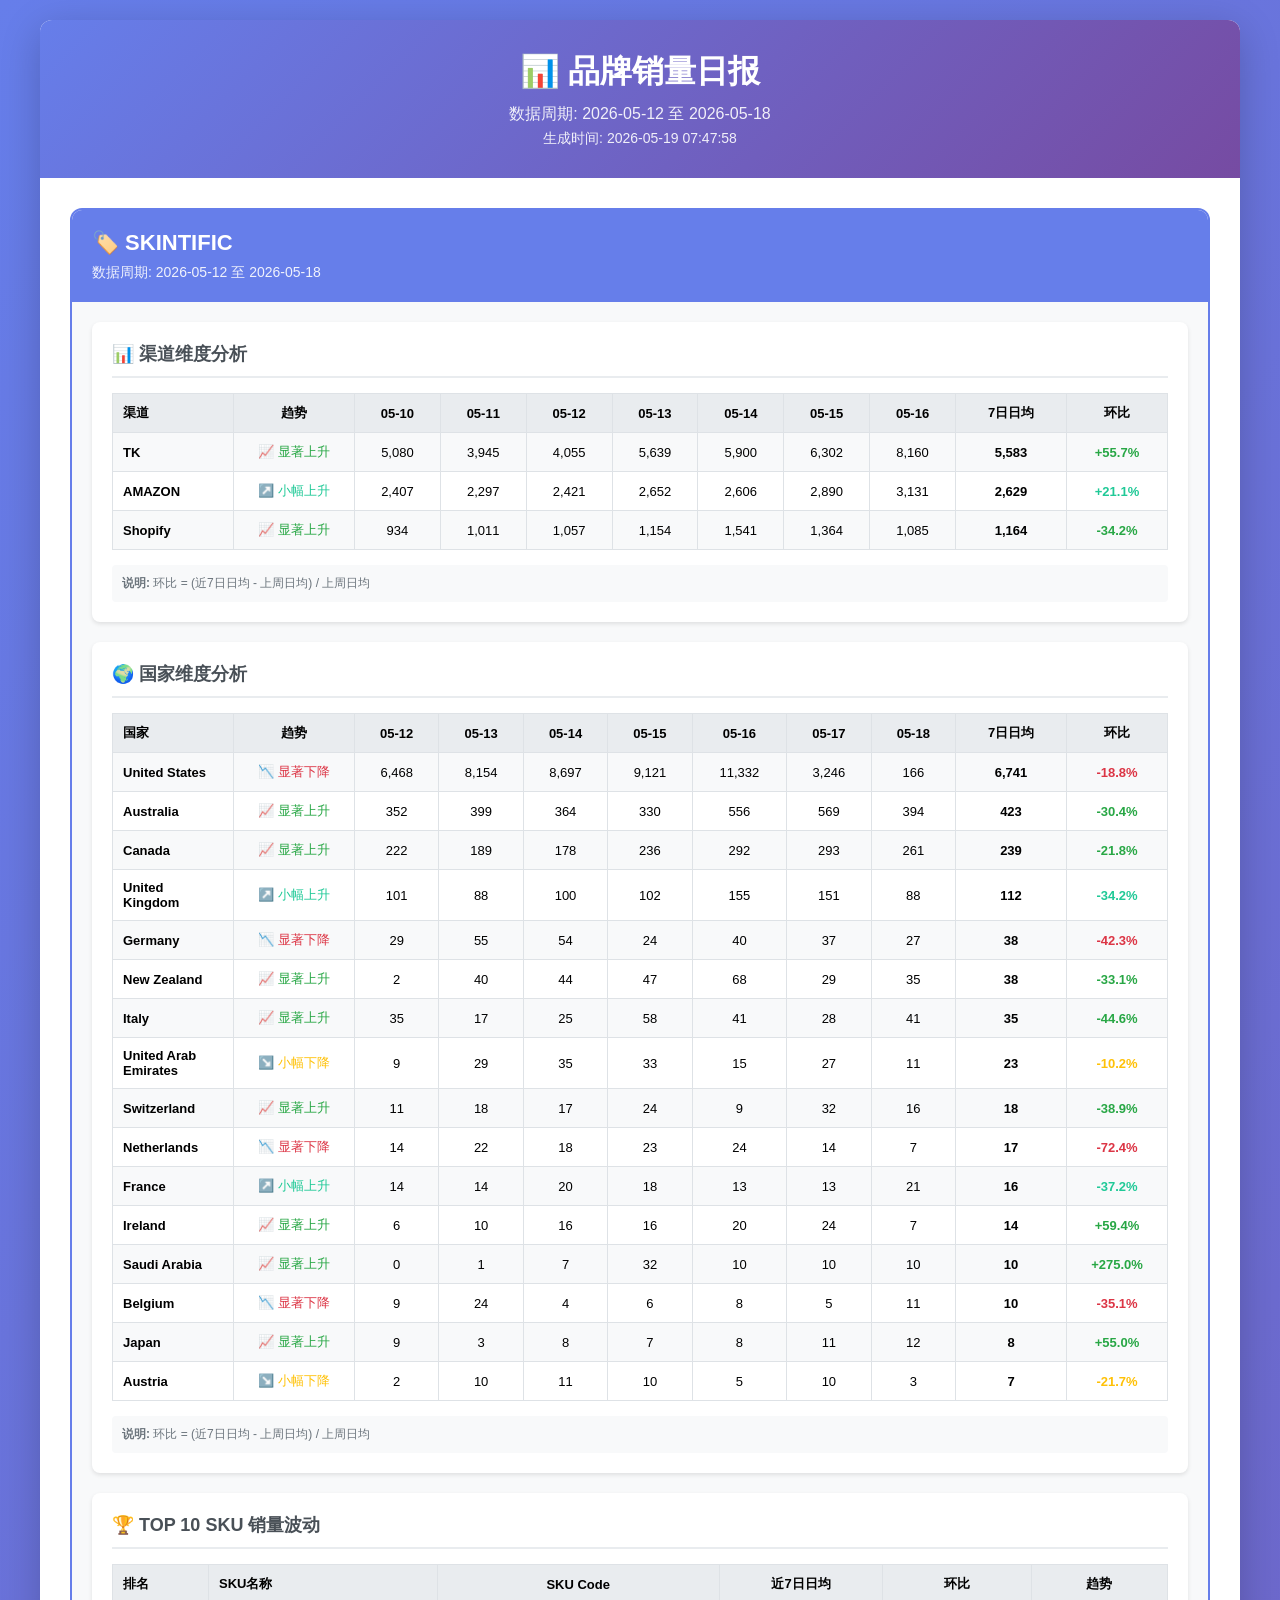
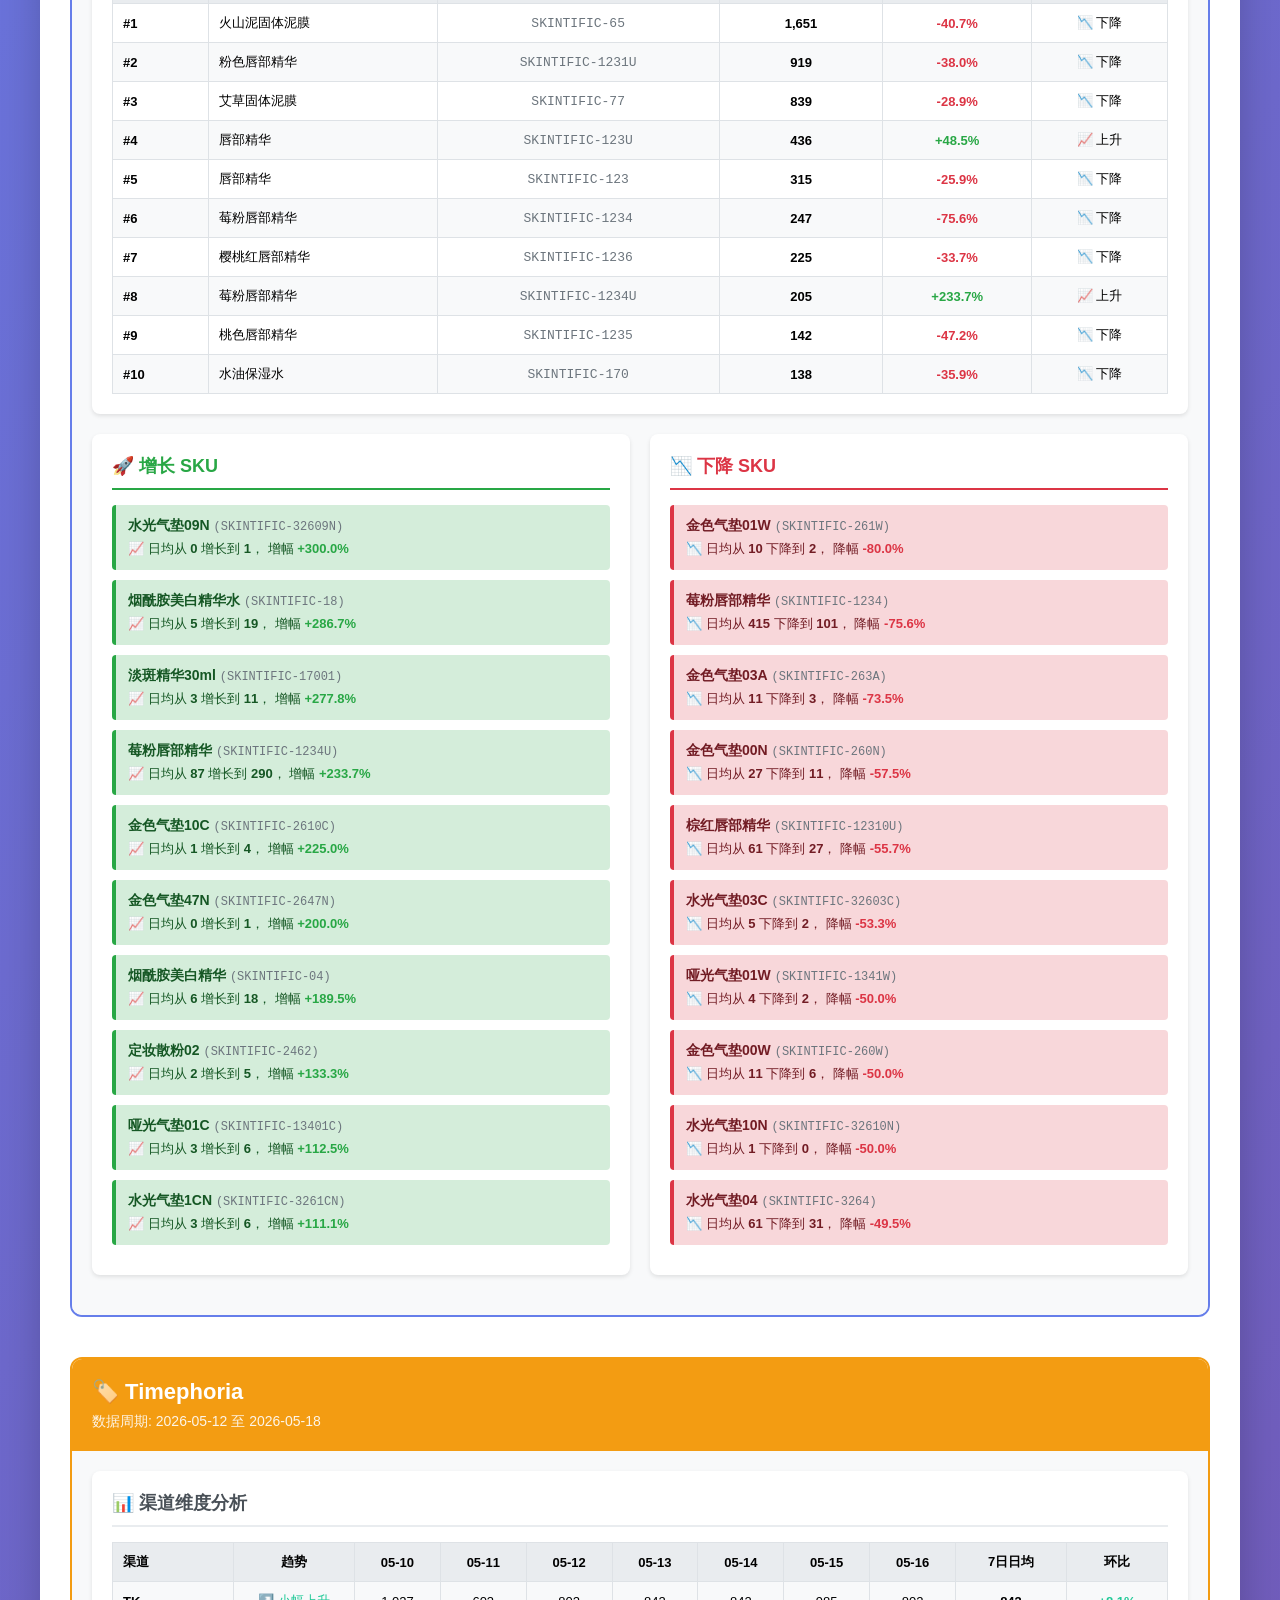
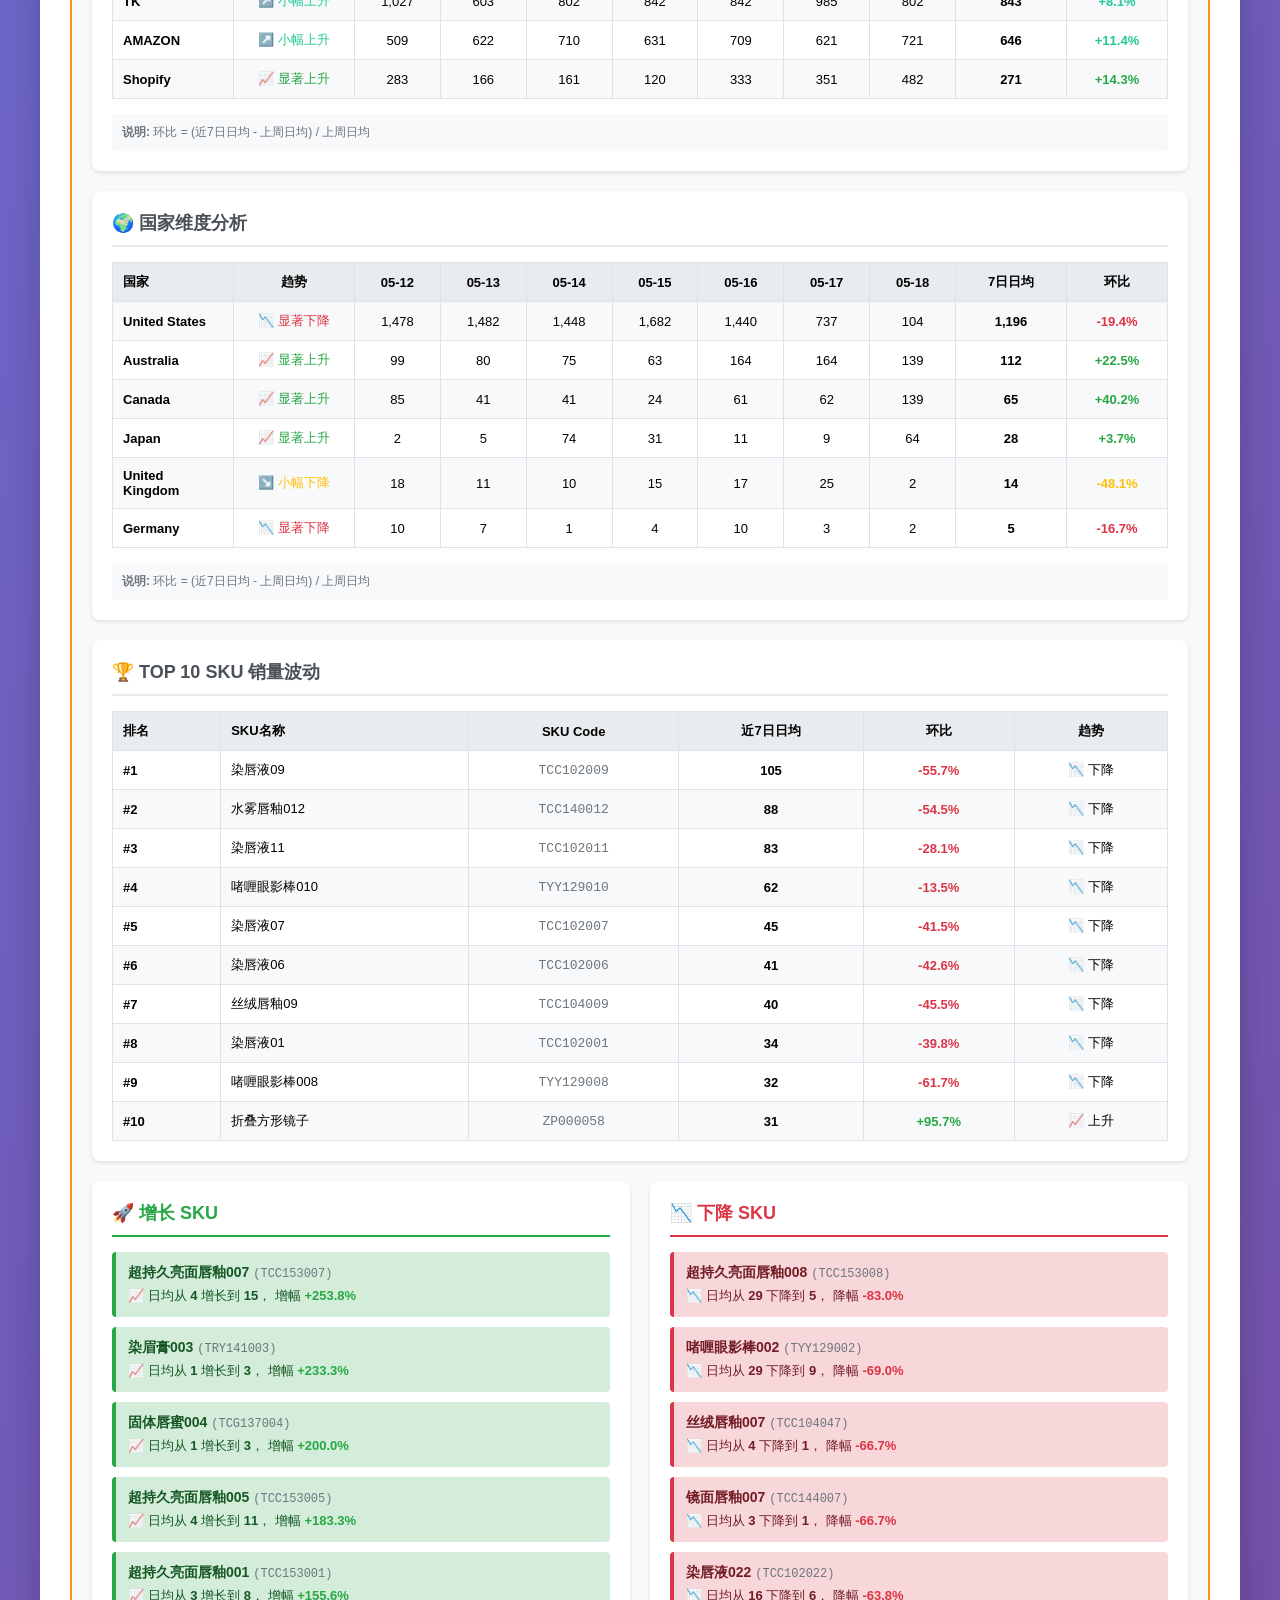
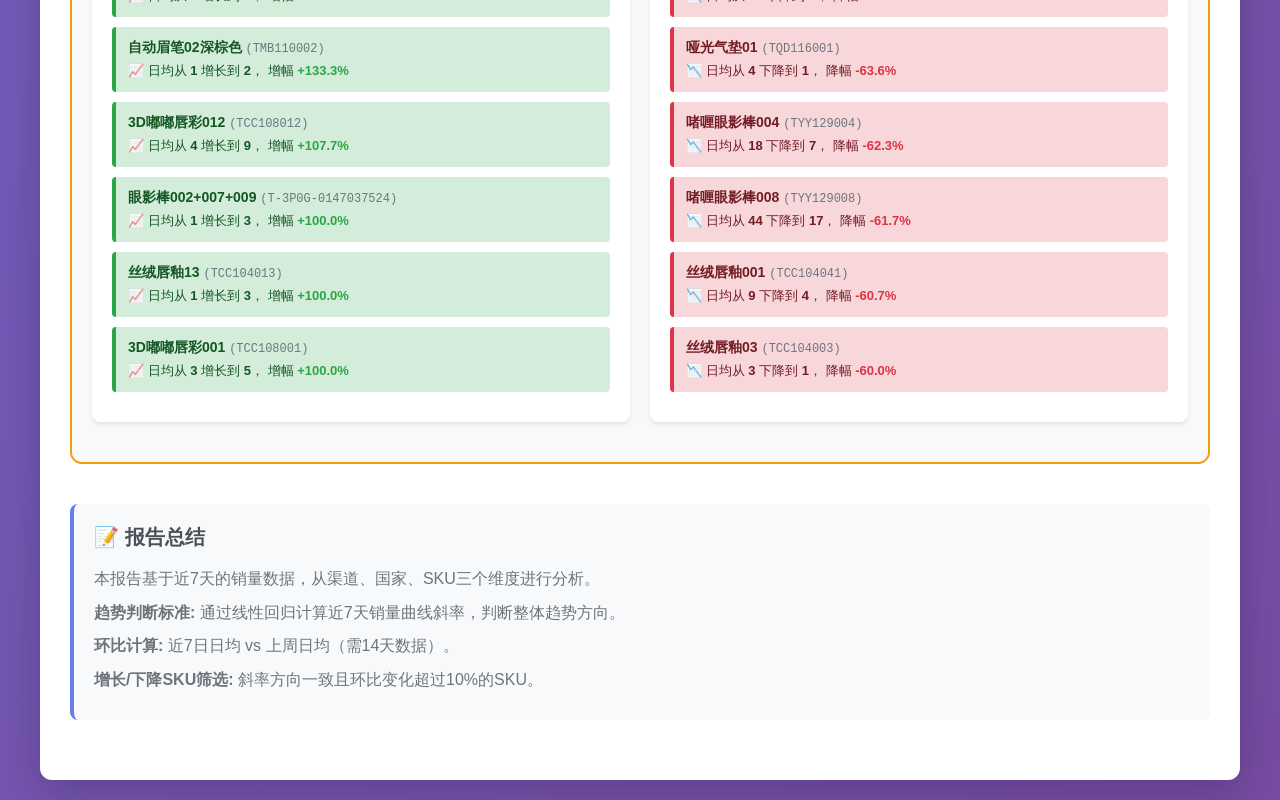
==== commit c596128e: "Update: Daily sales report 2026-05-19 07:48" ====
--- a/daily_report.html
+++ b/daily_report.html
@@ -4,7 +4,7 @@
 <head>
     <meta charset="UTF-8">
     <meta name="viewport" content="width=device-width, initial-scale=1.0">
-    <title>品牌销量日报 - 2026-05-17</title>
+    <title>品牌销量日报 - 2026-05-18</title>
     <style>
         body {
             font-family: -apple-system, BlinkMacSystemFont, 'Segoe UI', Roboto, 'Helvetica Neue', Arial, sans-serif;
@@ -63,8 +63,8 @@
     <div class="container">
         <div class="header">
             <h1>📊 品牌销量日报</h1>
-            <p>数据周期: 2026-05-11 至 2026-05-17</p>
-            <p style="font-size: 14px; margin-top: 5px;">生成时间: 2026-05-18 08:05:52</p>
+            <p>数据周期: 2026-05-12 至 2026-05-18</p>
+            <p style="font-size: 14px; margin-top: 5px;">生成时间: 2026-05-19 07:47:58</p>
         </div>
 
         <div class="content">
@@ -72,7 +72,7 @@
     <div style="margin-bottom: 40px; border: 2px solid #667eea; border-radius: 12px; overflow: hidden;">
         <div style="background: #667eea; padding: 20px; color: white;">
             <h2 style="margin: 0; font-size: 22px;">🏷️ SKINTIFIC</h2>
-            <p style="margin: 8px 0 0 0; opacity: 0.9; font-size: 14px;">数据周期: 2026-05-11 至 2026-05-17</p>
+            <p style="margin: 8px 0 0 0; opacity: 0.9; font-size: 14px;">数据周期: 2026-05-12 至 2026-05-18</p>
         </div>
 
         <div style="padding: 20px; background: #f8f9fa;">
@@ -105,17 +105,17 @@
                         <tr style="background: white;">
                             <td style="padding: 10px; border: 1px solid #dee2e6; font-weight: bold;">AMAZON</td>
                             <td style="padding: 10px; text-align: center; border: 1px solid #dee2e6; color: #20c997;">↗️ 小幅上升</td>
-            <td style="padding: 10px; text-align: center; border: 1px solid #dee2e6;">2,649</td><td style="padding: 10px; text-align: center; border: 1px solid #dee2e6;">2,407</td><td style="padding: 10px; text-align: center; border: 1px solid #dee2e6;">2,297</td><td style="padding: 10px; text-align: center; border: 1px solid #dee2e6;">2,421</td><td style="padding: 10px; text-align: center; border: 1px solid #dee2e6;">2,652</td><td style="padding: 10px; text-align: center; border: 1px solid #dee2e6;">2,606</td><td style="padding: 10px; text-align: center; border: 1px solid #dee2e6;">2,890</td>
-                            <td style="padding: 10px; text-align: center; border: 1px solid #dee2e6; font-weight: bold;">2,560</td>
-                            <td style="padding: 10px; text-align: center; border: 1px solid #dee2e6; color: #20c997; font-weight: bold;">+10.8%</td>
+            <td style="padding: 10px; text-align: center; border: 1px solid #dee2e6;">2,407</td><td style="padding: 10px; text-align: center; border: 1px solid #dee2e6;">2,297</td><td style="padding: 10px; text-align: center; border: 1px solid #dee2e6;">2,421</td><td style="padding: 10px; text-align: center; border: 1px solid #dee2e6;">2,652</td><td style="padding: 10px; text-align: center; border: 1px solid #dee2e6;">2,606</td><td style="padding: 10px; text-align: center; border: 1px solid #dee2e6;">2,890</td><td style="padding: 10px; text-align: center; border: 1px solid #dee2e6;">3,131</td>
+                            <td style="padding: 10px; text-align: center; border: 1px solid #dee2e6; font-weight: bold;">2,629</td>
+                            <td style="padding: 10px; text-align: center; border: 1px solid #dee2e6; color: #20c997; font-weight: bold;">+21.1%</td>
                         </tr>
             
                         <tr style="background: #f8f9fa;">
                             <td style="padding: 10px; border: 1px solid #dee2e6; font-weight: bold;">Shopify</td>
-                            <td style="padding: 10px; text-align: center; border: 1px solid #dee2e6; color: #20c997;">↗️ 小幅上升</td>
-            <td style="padding: 10px; text-align: center; border: 1px solid #dee2e6;">1,294</td><td style="padding: 10px; text-align: center; border: 1px solid #dee2e6;">934</td><td style="padding: 10px; text-align: center; border: 1px solid #dee2e6;">1,011</td><td style="padding: 10px; text-align: center; border: 1px solid #dee2e6;">1,057</td><td style="padding: 10px; text-align: center; border: 1px solid #dee2e6;">1,154</td><td style="padding: 10px; text-align: center; border: 1px solid #dee2e6;">1,541</td><td style="padding: 10px; text-align: center; border: 1px solid #dee2e6;">1,364</td>
-                            <td style="padding: 10px; text-align: center; border: 1px solid #dee2e6; font-weight: bold;">1,194</td>
-                            <td style="padding: 10px; text-align: center; border: 1px solid #dee2e6; color: #20c997; font-weight: bold;">-36.3%</td>
+                            <td style="padding: 10px; text-align: center; border: 1px solid #dee2e6; color: #28a745;">📈 显著上升</td>
+            <td style="padding: 10px; text-align: center; border: 1px solid #dee2e6;">934</td><td style="padding: 10px; text-align: center; border: 1px solid #dee2e6;">1,011</td><td style="padding: 10px; text-align: center; border: 1px solid #dee2e6;">1,057</td><td style="padding: 10px; text-align: center; border: 1px solid #dee2e6;">1,154</td><td style="padding: 10px; text-align: center; border: 1px solid #dee2e6;">1,541</td><td style="padding: 10px; text-align: center; border: 1px solid #dee2e6;">1,364</td><td style="padding: 10px; text-align: center; border: 1px solid #dee2e6;">1,085</td>
+                            <td style="padding: 10px; text-align: center; border: 1px solid #dee2e6; font-weight: bold;">1,164</td>
+                            <td style="padding: 10px; text-align: center; border: 1px solid #dee2e6; color: #28a745; font-weight: bold;">-34.2%</td>
                         </tr>
             
                     </tbody>
@@ -136,7 +136,7 @@
                         <tr style="background: #e9ecef;">
                             <th style="padding: 10px; text-align: left; border: 1px solid #dee2e6; width: 100px;">国家</th>
                             <th style="padding: 10px; text-align: center; border: 1px solid #dee2e6; width: 100px;">趋势</th>
-        <th style="padding: 10px; text-align: center; border: 1px solid #dee2e6;">05-11</th><th style="padding: 10px; text-align: center; border: 1px solid #dee2e6;">05-12</th><th style="padding: 10px; text-align: center; border: 1px solid #dee2e6;">05-13</th><th style="padding: 10px; text-align: center; border: 1px solid #dee2e6;">05-14</th><th style="padding: 10px; text-align: center; border: 1px solid #dee2e6;">05-15</th><th style="padding: 10px; text-align: center; border: 1px solid #dee2e6;">05-16</th><th style="padding: 10px; text-align: center; border: 1px solid #dee2e6;">05-17</th>
+        <th style="padding: 10px; text-align: center; border: 1px solid #dee2e6;">05-12</th><th style="padding: 10px; text-align: center; border: 1px solid #dee2e6;">05-13</th><th style="padding: 10px; text-align: center; border: 1px solid #dee2e6;">05-14</th><th style="padding: 10px; text-align: center; border: 1px solid #dee2e6;">05-15</th><th style="padding: 10px; text-align: center; border: 1px solid #dee2e6;">05-16</th><th style="padding: 10px; text-align: center; border: 1px solid #dee2e6;">05-17</th><th style="padding: 10px; text-align: center; border: 1px solid #dee2e6;">05-18</th>
                             <th style="padding: 10px; text-align: center; border: 1px solid #dee2e6; width: 90px;">7日日均</th>
                             <th style="padding: 10px; text-align: center; border: 1px solid #dee2e6; width: 80px;">环比</th>
                         </tr>
@@ -145,98 +145,98 @@
         
                         <tr style="background: #f8f9fa;">
                             <td style="padding: 10px; border: 1px solid #dee2e6; font-weight: bold;">United States</td>
-                            <td style="padding: 10px; text-align: center; border: 1px solid #dee2e6; color: #ffc107;">↘️ 小幅下降</td>
-            <td style="padding: 10px; text-align: center; border: 1px solid #dee2e6;">6,528</td><td style="padding: 10px; text-align: center; border: 1px solid #dee2e6;">6,468</td><td style="padding: 10px; text-align: center; border: 1px solid #dee2e6;">8,154</td><td style="padding: 10px; text-align: center; border: 1px solid #dee2e6;">8,697</td><td style="padding: 10px; text-align: center; border: 1px solid #dee2e6;">9,121</td><td style="padding: 10px; text-align: center; border: 1px solid #dee2e6;">11,332</td><td style="padding: 10px; text-align: center; border: 1px solid #dee2e6;">222</td>
-                            <td style="padding: 10px; text-align: center; border: 1px solid #dee2e6; font-weight: bold;">7,217</td>
-                            <td style="padding: 10px; text-align: center; border: 1px solid #dee2e6; color: #ffc107; font-weight: bold;">-15.6%</td>
+                            <td style="padding: 10px; text-align: center; border: 1px solid #dee2e6; color: #dc3545;">📉 显著下降</td>
+            <td style="padding: 10px; text-align: center; border: 1px solid #dee2e6;">6,468</td><td style="padding: 10px; text-align: center; border: 1px solid #dee2e6;">8,154</td><td style="padding: 10px; text-align: center; border: 1px solid #dee2e6;">8,697</td><td style="padding: 10px; text-align: center; border: 1px solid #dee2e6;">9,121</td><td style="padding: 10px; text-align: center; border: 1px solid #dee2e6;">11,332</td><td style="padding: 10px; text-align: center; border: 1px solid #dee2e6;">3,246</td><td style="padding: 10px; text-align: center; border: 1px solid #dee2e6;">166</td>
+                            <td style="padding: 10px; text-align: center; border: 1px solid #dee2e6; font-weight: bold;">6,741</td>
+                            <td style="padding: 10px; text-align: center; border: 1px solid #dee2e6; color: #dc3545; font-weight: bold;">-18.8%</td>
                         </tr>
             
                         <tr style="background: white;">
                             <td style="padding: 10px; border: 1px solid #dee2e6; font-weight: bold;">Australia</td>
                             <td style="padding: 10px; text-align: center; border: 1px solid #dee2e6; color: #28a745;">📈 显著上升</td>
-            <td style="padding: 10px; text-align: center; border: 1px solid #dee2e6;">379</td><td style="padding: 10px; text-align: center; border: 1px solid #dee2e6;">352</td><td style="padding: 10px; text-align: center; border: 1px solid #dee2e6;">399</td><td style="padding: 10px; text-align: center; border: 1px solid #dee2e6;">364</td><td style="padding: 10px; text-align: center; border: 1px solid #dee2e6;">330</td><td style="padding: 10px; text-align: center; border: 1px solid #dee2e6;">556</td><td style="padding: 10px; text-align: center; border: 1px solid #dee2e6;">470</td>
-                            <td style="padding: 10px; text-align: center; border: 1px solid #dee2e6; font-weight: bold;">407</td>
-                            <td style="padding: 10px; text-align: center; border: 1px solid #dee2e6; color: #28a745; font-weight: bold;">-35.5%</td>
+            <td style="padding: 10px; text-align: center; border: 1px solid #dee2e6;">352</td><td style="padding: 10px; text-align: center; border: 1px solid #dee2e6;">399</td><td style="padding: 10px; text-align: center; border: 1px solid #dee2e6;">364</td><td style="padding: 10px; text-align: center; border: 1px solid #dee2e6;">330</td><td style="padding: 10px; text-align: center; border: 1px solid #dee2e6;">556</td><td style="padding: 10px; text-align: center; border: 1px solid #dee2e6;">569</td><td style="padding: 10px; text-align: center; border: 1px solid #dee2e6;">394</td>
+                            <td style="padding: 10px; text-align: center; border: 1px solid #dee2e6; font-weight: bold;">423</td>
+                            <td style="padding: 10px; text-align: center; border: 1px solid #dee2e6; color: #28a745; font-weight: bold;">-30.4%</td>
                         </tr>
             
                         <tr style="background: #f8f9fa;">
                             <td style="padding: 10px; border: 1px solid #dee2e6; font-weight: bold;">Canada</td>
-                            <td style="padding: 10px; text-align: center; border: 1px solid #dee2e6; color: #20c997;">↗️ 小幅上升</td>
-            <td style="padding: 10px; text-align: center; border: 1px solid #dee2e6;">285</td><td style="padding: 10px; text-align: center; border: 1px solid #dee2e6;">222</td><td style="padding: 10px; text-align: center; border: 1px solid #dee2e6;">189</td><td style="padding: 10px; text-align: center; border: 1px solid #dee2e6;">178</td><td style="padding: 10px; text-align: center; border: 1px solid #dee2e6;">236</td><td style="padding: 10px; text-align: center; border: 1px solid #dee2e6;">292</td><td style="padding: 10px; text-align: center; border: 1px solid #dee2e6;">293</td>
-                            <td style="padding: 10px; text-align: center; border: 1px solid #dee2e6; font-weight: bold;">242</td>
-                            <td style="padding: 10px; text-align: center; border: 1px solid #dee2e6; color: #20c997; font-weight: bold;">-24.8%</td>
+                            <td style="padding: 10px; text-align: center; border: 1px solid #dee2e6; color: #28a745;">📈 显著上升</td>
+            <td style="padding: 10px; text-align: center; border: 1px solid #dee2e6;">222</td><td style="padding: 10px; text-align: center; border: 1px solid #dee2e6;">189</td><td style="padding: 10px; text-align: center; border: 1px solid #dee2e6;">178</td><td style="padding: 10px; text-align: center; border: 1px solid #dee2e6;">236</td><td style="padding: 10px; text-align: center; border: 1px solid #dee2e6;">292</td><td style="padding: 10px; text-align: center; border: 1px solid #dee2e6;">293</td><td style="padding: 10px; text-align: center; border: 1px solid #dee2e6;">261</td>
+                            <td style="padding: 10px; text-align: center; border: 1px solid #dee2e6; font-weight: bold;">239</td>
+                            <td style="padding: 10px; text-align: center; border: 1px solid #dee2e6; color: #28a745; font-weight: bold;">-21.8%</td>
                         </tr>
             
                         <tr style="background: white;">
                             <td style="padding: 10px; border: 1px solid #dee2e6; font-weight: bold;">United Kingdom</td>
                             <td style="padding: 10px; text-align: center; border: 1px solid #dee2e6; color: #20c997;">↗️ 小幅上升</td>
-            <td style="padding: 10px; text-align: center; border: 1px solid #dee2e6;">147</td><td style="padding: 10px; text-align: center; border: 1px solid #dee2e6;">101</td><td style="padding: 10px; text-align: center; border: 1px solid #dee2e6;">88</td><td style="padding: 10px; text-align: center; border: 1px solid #dee2e6;">100</td><td style="padding: 10px; text-align: center; border: 1px solid #dee2e6;">102</td><td style="padding: 10px; text-align: center; border: 1px solid #dee2e6;">155</td><td style="padding: 10px; text-align: center; border: 1px solid #dee2e6;">151</td>
-                            <td style="padding: 10px; text-align: center; border: 1px solid #dee2e6; font-weight: bold;">121</td>
-                            <td style="padding: 10px; text-align: center; border: 1px solid #dee2e6; color: #20c997; font-weight: bold;">-32.7%</td>
+            <td style="padding: 10px; text-align: center; border: 1px solid #dee2e6;">101</td><td style="padding: 10px; text-align: center; border: 1px solid #dee2e6;">88</td><td style="padding: 10px; text-align: center; border: 1px solid #dee2e6;">100</td><td style="padding: 10px; text-align: center; border: 1px solid #dee2e6;">102</td><td style="padding: 10px; text-align: center; border: 1px solid #dee2e6;">155</td><td style="padding: 10px; text-align: center; border: 1px solid #dee2e6;">151</td><td style="padding: 10px; text-align: center; border: 1px solid #dee2e6;">88</td>
+                            <td style="padding: 10px; text-align: center; border: 1px solid #dee2e6; font-weight: bold;">112</td>
+                            <td style="padding: 10px; text-align: center; border: 1px solid #dee2e6; color: #20c997; font-weight: bold;">-34.2%</td>
                         </tr>
             
                         <tr style="background: #f8f9fa;">
                             <td style="padding: 10px; border: 1px solid #dee2e6; font-weight: bold;">Germany</td>
                             <td style="padding: 10px; text-align: center; border: 1px solid #dee2e6; color: #dc3545;">📉 显著下降</td>
-            <td style="padding: 10px; text-align: center; border: 1px solid #dee2e6;">62</td><td style="padding: 10px; text-align: center; border: 1px solid #dee2e6;">29</td><td style="padding: 10px; text-align: center; border: 1px solid #dee2e6;">55</td><td style="padding: 10px; text-align: center; border: 1px solid #dee2e6;">54</td><td style="padding: 10px; text-align: center; border: 1px solid #dee2e6;">24</td><td style="padding: 10px; text-align: center; border: 1px solid #dee2e6;">40</td><td style="padding: 10px; text-align: center; border: 1px solid #dee2e6;">37</td>
-                            <td style="padding: 10px; text-align: center; border: 1px solid #dee2e6; font-weight: bold;">43</td>
-                            <td style="padding: 10px; text-align: center; border: 1px solid #dee2e6; color: #dc3545; font-weight: bold;">-34.1%</td>
+            <td style="padding: 10px; text-align: center; border: 1px solid #dee2e6;">29</td><td style="padding: 10px; text-align: center; border: 1px solid #dee2e6;">55</td><td style="padding: 10px; text-align: center; border: 1px solid #dee2e6;">54</td><td style="padding: 10px; text-align: center; border: 1px solid #dee2e6;">24</td><td style="padding: 10px; text-align: center; border: 1px solid #dee2e6;">40</td><td style="padding: 10px; text-align: center; border: 1px solid #dee2e6;">37</td><td style="padding: 10px; text-align: center; border: 1px solid #dee2e6;">27</td>
+                            <td style="padding: 10px; text-align: center; border: 1px solid #dee2e6; font-weight: bold;">38</td>
+                            <td style="padding: 10px; text-align: center; border: 1px solid #dee2e6; color: #dc3545; font-weight: bold;">-42.3%</td>
                         </tr>
             
                         <tr style="background: white;">
                             <td style="padding: 10px; border: 1px solid #dee2e6; font-weight: bold;">New Zealand</td>
                             <td style="padding: 10px; text-align: center; border: 1px solid #dee2e6; color: #28a745;">📈 显著上升</td>
-            <td style="padding: 10px; text-align: center; border: 1px solid #dee2e6;">31</td><td style="padding: 10px; text-align: center; border: 1px solid #dee2e6;">2</td><td style="padding: 10px; text-align: center; border: 1px solid #dee2e6;">40</td><td style="padding: 10px; text-align: center; border: 1px solid #dee2e6;">44</td><td style="padding: 10px; text-align: center; border: 1px solid #dee2e6;">47</td><td style="padding: 10px; text-align: center; border: 1px solid #dee2e6;">68</td><td style="padding: 10px; text-align: center; border: 1px solid #dee2e6;">29</td>
-                            <td style="padding: 10px; text-align: center; border: 1px solid #dee2e6; font-weight: bold;">37</td>
-                            <td style="padding: 10px; text-align: center; border: 1px solid #dee2e6; color: #28a745; font-weight: bold;">-38.6%</td>
+            <td style="padding: 10px; text-align: center; border: 1px solid #dee2e6;">2</td><td style="padding: 10px; text-align: center; border: 1px solid #dee2e6;">40</td><td style="padding: 10px; text-align: center; border: 1px solid #dee2e6;">44</td><td style="padding: 10px; text-align: center; border: 1px solid #dee2e6;">47</td><td style="padding: 10px; text-align: center; border: 1px solid #dee2e6;">68</td><td style="padding: 10px; text-align: center; border: 1px solid #dee2e6;">29</td><td style="padding: 10px; text-align: center; border: 1px solid #dee2e6;">35</td>
+                            <td style="padding: 10px; text-align: center; border: 1px solid #dee2e6; font-weight: bold;">38</td>
+                            <td style="padding: 10px; text-align: center; border: 1px solid #dee2e6; color: #28a745; font-weight: bold;">-33.1%</td>
                         </tr>
             
                         <tr style="background: #f8f9fa;">
                             <td style="padding: 10px; border: 1px solid #dee2e6; font-weight: bold;">Italy</td>
-                            <td style="padding: 10px; text-align: center; border: 1px solid #dee2e6; color: #20c997;">↗️ 小幅上升</td>
-            <td style="padding: 10px; text-align: center; border: 1px solid #dee2e6;">31</td><td style="padding: 10px; text-align: center; border: 1px solid #dee2e6;">35</td><td style="padding: 10px; text-align: center; border: 1px solid #dee2e6;">17</td><td style="padding: 10px; text-align: center; border: 1px solid #dee2e6;">25</td><td style="padding: 10px; text-align: center; border: 1px solid #dee2e6;">58</td><td style="padding: 10px; text-align: center; border: 1px solid #dee2e6;">41</td><td style="padding: 10px; text-align: center; border: 1px solid #dee2e6;">28</td>
-                            <td style="padding: 10px; text-align: center; border: 1px solid #dee2e6; font-weight: bold;">34</td>
-                            <td style="padding: 10px; text-align: center; border: 1px solid #dee2e6; color: #20c997; font-weight: bold;">-46.8%</td>
+                            <td style="padding: 10px; text-align: center; border: 1px solid #dee2e6; color: #28a745;">📈 显著上升</td>
+            <td style="padding: 10px; text-align: center; border: 1px solid #dee2e6;">35</td><td style="padding: 10px; text-align: center; border: 1px solid #dee2e6;">17</td><td style="padding: 10px; text-align: center; border: 1px solid #dee2e6;">25</td><td style="padding: 10px; text-align: center; border: 1px solid #dee2e6;">58</td><td style="padding: 10px; text-align: center; border: 1px solid #dee2e6;">41</td><td style="padding: 10px; text-align: center; border: 1px solid #dee2e6;">28</td><td style="padding: 10px; text-align: center; border: 1px solid #dee2e6;">41</td>
+                            <td style="padding: 10px; text-align: center; border: 1px solid #dee2e6; font-weight: bold;">35</td>
+                            <td style="padding: 10px; text-align: center; border: 1px solid #dee2e6; color: #28a745; font-weight: bold;">-44.6%</td>
+                        </tr>
+            
+                        <tr style="background: white;">
+                            <td style="padding: 10px; border: 1px solid #dee2e6; font-weight: bold;">United Arab Emirates</td>
+                            <td style="padding: 10px; text-align: center; border: 1px solid #dee2e6; color: #ffc107;">↘️ 小幅下降</td>
+            <td style="padding: 10px; text-align: center; border: 1px solid #dee2e6;">9</td><td style="padding: 10px; text-align: center; border: 1px solid #dee2e6;">29</td><td style="padding: 10px; text-align: center; border: 1px solid #dee2e6;">35</td><td style="padding: 10px; text-align: center; border: 1px solid #dee2e6;">33</td><td style="padding: 10px; text-align: center; border: 1px solid #dee2e6;">15</td><td style="padding: 10px; text-align: center; border: 1px solid #dee2e6;">27</td><td style="padding: 10px; text-align: center; border: 1px solid #dee2e6;">11</td>
+                            <td style="padding: 10px; text-align: center; border: 1px solid #dee2e6; font-weight: bold;">23</td>
+                            <td style="padding: 10px; text-align: center; border: 1px solid #dee2e6; color: #ffc107; font-weight: bold;">-10.2%</td>
+                        </tr>
+            
+                        <tr style="background: #f8f9fa;">
+                            <td style="padding: 10px; border: 1px solid #dee2e6; font-weight: bold;">Switzerland</td>
+                            <td style="padding: 10px; text-align: center; border: 1px solid #dee2e6; color: #28a745;">📈 显著上升</td>
+            <td style="padding: 10px; text-align: center; border: 1px solid #dee2e6;">11</td><td style="padding: 10px; text-align: center; border: 1px solid #dee2e6;">18</td><td style="padding: 10px; text-align: center; border: 1px solid #dee2e6;">17</td><td style="padding: 10px; text-align: center; border: 1px solid #dee2e6;">24</td><td style="padding: 10px; text-align: center; border: 1px solid #dee2e6;">9</td><td style="padding: 10px; text-align: center; border: 1px solid #dee2e6;">32</td><td style="padding: 10px; text-align: center; border: 1px solid #dee2e6;">16</td>
+                            <td style="padding: 10px; text-align: center; border: 1px solid #dee2e6; font-weight: bold;">18</td>
+                            <td style="padding: 10px; text-align: center; border: 1px solid #dee2e6; color: #28a745; font-weight: bold;">-38.9%</td>
                         </tr>
             
                         <tr style="background: white;">
                             <td style="padding: 10px; border: 1px solid #dee2e6; font-weight: bold;">Netherlands</td>
                             <td style="padding: 10px; text-align: center; border: 1px solid #dee2e6; color: #dc3545;">📉 显著下降</td>
-            <td style="padding: 10px; text-align: center; border: 1px solid #dee2e6;">48</td><td style="padding: 10px; text-align: center; border: 1px solid #dee2e6;">14</td><td style="padding: 10px; text-align: center; border: 1px solid #dee2e6;">22</td><td style="padding: 10px; text-align: center; border: 1px solid #dee2e6;">18</td><td style="padding: 10px; text-align: center; border: 1px solid #dee2e6;">23</td><td style="padding: 10px; text-align: center; border: 1px solid #dee2e6;">24</td><td style="padding: 10px; text-align: center; border: 1px solid #dee2e6;">14</td>
-                            <td style="padding: 10px; text-align: center; border: 1px solid #dee2e6; font-weight: bold;">23</td>
-                            <td style="padding: 10px; text-align: center; border: 1px solid #dee2e6; color: #dc3545; font-weight: bold;">-66.1%</td>
-                        </tr>
-            
-                        <tr style="background: #f8f9fa;">
-                            <td style="padding: 10px; border: 1px solid #dee2e6; font-weight: bold;">United Arab Emirates</td>
-                            <td style="padding: 10px; text-align: center; border: 1px solid #dee2e6; color: #28a745;">📈 显著上升</td>
-            <td style="padding: 10px; text-align: center; border: 1px solid #dee2e6;">6</td><td style="padding: 10px; text-align: center; border: 1px solid #dee2e6;">9</td><td style="padding: 10px; text-align: center; border: 1px solid #dee2e6;">29</td><td style="padding: 10px; text-align: center; border: 1px solid #dee2e6;">35</td><td style="padding: 10px; text-align: center; border: 1px solid #dee2e6;">33</td><td style="padding: 10px; text-align: center; border: 1px solid #dee2e6;">15</td><td style="padding: 10px; text-align: center; border: 1px solid #dee2e6;">27</td>
-                            <td style="padding: 10px; text-align: center; border: 1px solid #dee2e6; font-weight: bold;">22</td>
-                            <td style="padding: 10px; text-align: center; border: 1px solid #dee2e6; color: #28a745; font-weight: bold;">-12.0%</td>
-                        </tr>
-            
-                        <tr style="background: white;">
-                            <td style="padding: 10px; border: 1px solid #dee2e6; font-weight: bold;">Switzerland</td>
+            <td style="padding: 10px; text-align: center; border: 1px solid #dee2e6;">14</td><td style="padding: 10px; text-align: center; border: 1px solid #dee2e6;">22</td><td style="padding: 10px; text-align: center; border: 1px solid #dee2e6;">18</td><td style="padding: 10px; text-align: center; border: 1px solid #dee2e6;">23</td><td style="padding: 10px; text-align: center; border: 1px solid #dee2e6;">24</td><td style="padding: 10px; text-align: center; border: 1px solid #dee2e6;">14</td><td style="padding: 10px; text-align: center; border: 1px solid #dee2e6;">7</td>
+                            <td style="padding: 10px; text-align: center; border: 1px solid #dee2e6; font-weight: bold;">17</td>
+                            <td style="padding: 10px; text-align: center; border: 1px solid #dee2e6; color: #dc3545; font-weight: bold;">-72.4%</td>
+                        </tr>
+            
+                        <tr style="background: #f8f9fa;">
+                            <td style="padding: 10px; border: 1px solid #dee2e6; font-weight: bold;">France</td>
                             <td style="padding: 10px; text-align: center; border: 1px solid #dee2e6; color: #20c997;">↗️ 小幅上升</td>
-            <td style="padding: 10px; text-align: center; border: 1px solid #dee2e6;">30</td><td style="padding: 10px; text-align: center; border: 1px solid #dee2e6;">11</td><td style="padding: 10px; text-align: center; border: 1px solid #dee2e6;">18</td><td style="padding: 10px; text-align: center; border: 1px solid #dee2e6;">17</td><td style="padding: 10px; text-align: center; border: 1px solid #dee2e6;">24</td><td style="padding: 10px; text-align: center; border: 1px solid #dee2e6;">9</td><td style="padding: 10px; text-align: center; border: 1px solid #dee2e6;">32</td>
-                            <td style="padding: 10px; text-align: center; border: 1px solid #dee2e6; font-weight: bold;">20</td>
-                            <td style="padding: 10px; text-align: center; border: 1px solid #dee2e6; color: #20c997; font-weight: bold;">-26.6%</td>
-                        </tr>
-            
-                        <tr style="background: #f8f9fa;">
-                            <td style="padding: 10px; border: 1px solid #dee2e6; font-weight: bold;">France</td>
-                            <td style="padding: 10px; text-align: center; border: 1px solid #dee2e6; color: #dc3545;">📉 显著下降</td>
-            <td style="padding: 10px; text-align: center; border: 1px solid #dee2e6;">35</td><td style="padding: 10px; text-align: center; border: 1px solid #dee2e6;">14</td><td style="padding: 10px; text-align: center; border: 1px solid #dee2e6;">14</td><td style="padding: 10px; text-align: center; border: 1px solid #dee2e6;">20</td><td style="padding: 10px; text-align: center; border: 1px solid #dee2e6;">18</td><td style="padding: 10px; text-align: center; border: 1px solid #dee2e6;">13</td><td style="padding: 10px; text-align: center; border: 1px solid #dee2e6;">13</td>
-                            <td style="padding: 10px; text-align: center; border: 1px solid #dee2e6; font-weight: bold;">18</td>
-                            <td style="padding: 10px; text-align: center; border: 1px solid #dee2e6; color: #dc3545; font-weight: bold;">-20.6%</td>
+            <td style="padding: 10px; text-align: center; border: 1px solid #dee2e6;">14</td><td style="padding: 10px; text-align: center; border: 1px solid #dee2e6;">14</td><td style="padding: 10px; text-align: center; border: 1px solid #dee2e6;">20</td><td style="padding: 10px; text-align: center; border: 1px solid #dee2e6;">18</td><td style="padding: 10px; text-align: center; border: 1px solid #dee2e6;">13</td><td style="padding: 10px; text-align: center; border: 1px solid #dee2e6;">13</td><td style="padding: 10px; text-align: center; border: 1px solid #dee2e6;">21</td>
+                            <td style="padding: 10px; text-align: center; border: 1px solid #dee2e6; font-weight: bold;">16</td>
+                            <td style="padding: 10px; text-align: center; border: 1px solid #dee2e6; color: #20c997; font-weight: bold;">-37.2%</td>
                         </tr>
             
                         <tr style="background: white;">
                             <td style="padding: 10px; border: 1px solid #dee2e6; font-weight: bold;">Ireland</td>
                             <td style="padding: 10px; text-align: center; border: 1px solid #dee2e6; color: #28a745;">📈 显著上升</td>
-            <td style="padding: 10px; text-align: center; border: 1px solid #dee2e6;">8</td><td style="padding: 10px; text-align: center; border: 1px solid #dee2e6;">6</td><td style="padding: 10px; text-align: center; border: 1px solid #dee2e6;">10</td><td style="padding: 10px; text-align: center; border: 1px solid #dee2e6;">16</td><td style="padding: 10px; text-align: center; border: 1px solid #dee2e6;">16</td><td style="padding: 10px; text-align: center; border: 1px solid #dee2e6;">20</td><td style="padding: 10px; text-align: center; border: 1px solid #dee2e6;">24</td>
+            <td style="padding: 10px; text-align: center; border: 1px solid #dee2e6;">6</td><td style="padding: 10px; text-align: center; border: 1px solid #dee2e6;">10</td><td style="padding: 10px; text-align: center; border: 1px solid #dee2e6;">16</td><td style="padding: 10px; text-align: center; border: 1px solid #dee2e6;">16</td><td style="padding: 10px; text-align: center; border: 1px solid #dee2e6;">20</td><td style="padding: 10px; text-align: center; border: 1px solid #dee2e6;">24</td><td style="padding: 10px; text-align: center; border: 1px solid #dee2e6;">7</td>
                             <td style="padding: 10px; text-align: center; border: 1px solid #dee2e6; font-weight: bold;">14</td>
-                            <td style="padding: 10px; text-align: center; border: 1px solid #dee2e6; color: #28a745; font-weight: bold;">+150.0%</td>
+                            <td style="padding: 10px; text-align: center; border: 1px solid #dee2e6; color: #28a745; font-weight: bold;">+59.4%</td>
                         </tr>
             
                         <tr style="background: #f8f9fa;">
@@ -256,19 +256,19 @@
                         </tr>
             
                         <tr style="background: #f8f9fa;">
+                            <td style="padding: 10px; border: 1px solid #dee2e6; font-weight: bold;">Japan</td>
+                            <td style="padding: 10px; text-align: center; border: 1px solid #dee2e6; color: #28a745;">📈 显著上升</td>
+            <td style="padding: 10px; text-align: center; border: 1px solid #dee2e6;">9</td><td style="padding: 10px; text-align: center; border: 1px solid #dee2e6;">3</td><td style="padding: 10px; text-align: center; border: 1px solid #dee2e6;">8</td><td style="padding: 10px; text-align: center; border: 1px solid #dee2e6;">7</td><td style="padding: 10px; text-align: center; border: 1px solid #dee2e6;">8</td><td style="padding: 10px; text-align: center; border: 1px solid #dee2e6;">11</td><td style="padding: 10px; text-align: center; border: 1px solid #dee2e6;">12</td>
+                            <td style="padding: 10px; text-align: center; border: 1px solid #dee2e6; font-weight: bold;">8</td>
+                            <td style="padding: 10px; text-align: center; border: 1px solid #dee2e6; color: #28a745; font-weight: bold;">+55.0%</td>
+                        </tr>
+            
+                        <tr style="background: white;">
                             <td style="padding: 10px; border: 1px solid #dee2e6; font-weight: bold;">Austria</td>
                             <td style="padding: 10px; text-align: center; border: 1px solid #dee2e6; color: #ffc107;">↘️ 小幅下降</td>
             <td style="padding: 10px; text-align: center; border: 1px solid #dee2e6;">2</td><td style="padding: 10px; text-align: center; border: 1px solid #dee2e6;">10</td><td style="padding: 10px; text-align: center; border: 1px solid #dee2e6;">11</td><td style="padding: 10px; text-align: center; border: 1px solid #dee2e6;">10</td><td style="padding: 10px; text-align: center; border: 1px solid #dee2e6;">5</td><td style="padding: 10px; text-align: center; border: 1px solid #dee2e6;">10</td><td style="padding: 10px; text-align: center; border: 1px solid #dee2e6;">3</td>
                             <td style="padding: 10px; text-align: center; border: 1px solid #dee2e6; font-weight: bold;">7</td>
                             <td style="padding: 10px; text-align: center; border: 1px solid #dee2e6; color: #ffc107; font-weight: bold;">-21.7%</td>
-                        </tr>
-            
-                        <tr style="background: white;">
-                            <td style="padding: 10px; border: 1px solid #dee2e6; font-weight: bold;">Japan</td>
-                            <td style="padding: 10px; text-align: center; border: 1px solid #dee2e6; color: #20c997;">↗️ 小幅上升</td>
-            <td style="padding: 10px; text-align: center; border: 1px solid #dee2e6;">9</td><td style="padding: 10px; text-align: center; border: 1px solid #dee2e6;">3</td><td style="padding: 10px; text-align: center; border: 1px solid #dee2e6;">8</td><td style="padding: 10px; text-align: center; border: 1px solid #dee2e6;">7</td><td style="padding: 10px; text-align: center; border: 1px solid #dee2e6;">8</td><td style="padding: 10px; text-align: center; border: 1px solid #dee2e6;">11</td><td style="padding: 10px; text-align: center; border: 1px solid #dee2e6;">4</td>
-                            <td style="padding: 10px; text-align: center; border: 1px solid #dee2e6; font-weight: bold;">7</td>
-                            <td style="padding: 10px; text-align: center; border: 1px solid #dee2e6; color: #20c997; font-weight: bold;">-7.4%</td>
                         </tr>
             
                     </tbody>
@@ -301,8 +301,8 @@
                             <td style="padding: 10px; border: 1px solid #dee2e6; font-weight: bold;">#1</td>
                             <td style="padding: 10px; border: 1px solid #dee2e6;">火山泥固体泥膜</td>
                             <td style="padding: 10px; text-align: center; border: 1px solid #dee2e6; font-family: monospace; color: #6c757d;">SKINTIFIC-65</td>
-                            <td style="padding: 10px; text-align: center; border: 1px solid #dee2e6; font-weight: bold;">1,845</td>
-                            <td style="padding: 10px; text-align: center; border: 1px solid #dee2e6; color: #dc3545; font-weight: bold;">-21.7%</td>
+                            <td style="padding: 10px; text-align: center; border: 1px solid #dee2e6; font-weight: bold;">1,651</td>
+                            <td style="padding: 10px; text-align: center; border: 1px solid #dee2e6; color: #dc3545; font-weight: bold;">-40.7%</td>
                             <td style="padding: 10px; text-align: center; border: 1px solid #dee2e6;">📉 下降</td>
                         </tr>
         
@@ -310,18 +310,18 @@
                             <td style="padding: 10px; border: 1px solid #dee2e6; font-weight: bold;">#2</td>
                             <td style="padding: 10px; border: 1px solid #dee2e6;">粉色唇部精华</td>
                             <td style="padding: 10px; text-align: center; border: 1px solid #dee2e6; font-family: monospace; color: #6c757d;">SKINTIFIC-1231U</td>
-                            <td style="padding: 10px; text-align: center; border: 1px solid #dee2e6; font-weight: bold;">1,164</td>
-                            <td style="padding: 10px; text-align: center; border: 1px solid #dee2e6; color: #28a745; font-weight: bold;">+63.5%</td>
-                            <td style="padding: 10px; text-align: center; border: 1px solid #dee2e6;">📈 上升</td>
+                            <td style="padding: 10px; text-align: center; border: 1px solid #dee2e6; font-weight: bold;">919</td>
+                            <td style="padding: 10px; text-align: center; border: 1px solid #dee2e6; color: #dc3545; font-weight: bold;">-38.0%</td>
+                            <td style="padding: 10px; text-align: center; border: 1px solid #dee2e6;">📉 下降</td>
                         </tr>
         
                         <tr style="background: white;">
                             <td style="padding: 10px; border: 1px solid #dee2e6; font-weight: bold;">#3</td>
                             <td style="padding: 10px; border: 1px solid #dee2e6;">艾草固体泥膜</td>
                             <td style="padding: 10px; text-align: center; border: 1px solid #dee2e6; font-family: monospace; color: #6c757d;">SKINTIFIC-77</td>
-                            <td style="padding: 10px; text-align: center; border: 1px solid #dee2e6; font-weight: bold;">901</td>
-                            <td style="padding: 10px; text-align: center; border: 1px solid #dee2e6; color: #dc3545; font-weight: bold;">-4.8%</td>
-                            <td style="padding: 10px; text-align: center; border: 1px solid #dee2e6;">↘️ 微降</td>
+                            <td style="padding: 10px; text-align: center; border: 1px solid #dee2e6; font-weight: bold;">839</td>
+                            <td style="padding: 10px; text-align: center; border: 1px solid #dee2e6; color: #dc3545; font-weight: bold;">-28.9%</td>
+                            <td style="padding: 10px; text-align: center; border: 1px solid #dee2e6;">📉 下降</td>
                         </tr>
         
                         <tr style="background: #f8f9fa;">
@@ -329,7 +329,7 @@
                             <td style="padding: 10px; border: 1px solid #dee2e6;">唇部精华</td>
                             <td style="padding: 10px; text-align: center; border: 1px solid #dee2e6; font-family: monospace; color: #6c757d;">SKINTIFIC-123U</td>
                             <td style="padding: 10px; text-align: center; border: 1px solid #dee2e6; font-weight: bold;">436</td>
-                            <td style="padding: 10px; text-align: center; border: 1px solid #dee2e6; color: #28a745; font-weight: bold;">+367.2%</td>
+                            <td style="padding: 10px; text-align: center; border: 1px solid #dee2e6; color: #28a745; font-weight: bold;">+48.5%</td>
                             <td style="padding: 10px; text-align: center; border: 1px solid #dee2e6;">📈 上升</td>
                         </tr>
         
@@ -337,17 +337,17 @@
                             <td style="padding: 10px; border: 1px solid #dee2e6; font-weight: bold;">#5</td>
                             <td style="padding: 10px; border: 1px solid #dee2e6;">唇部精华</td>
                             <td style="padding: 10px; text-align: center; border: 1px solid #dee2e6; font-family: monospace; color: #6c757d;">SKINTIFIC-123</td>
-                            <td style="padding: 10px; text-align: center; border: 1px solid #dee2e6; font-weight: bold;">300</td>
-                            <td style="padding: 10px; text-align: center; border: 1px solid #dee2e6; color: #dc3545; font-weight: bold;">-3.0%</td>
-                            <td style="padding: 10px; text-align: center; border: 1px solid #dee2e6;">↘️ 微降</td>
+                            <td style="padding: 10px; text-align: center; border: 1px solid #dee2e6; font-weight: bold;">315</td>
+                            <td style="padding: 10px; text-align: center; border: 1px solid #dee2e6; color: #dc3545; font-weight: bold;">-25.9%</td>
+                            <td style="padding: 10px; text-align: center; border: 1px solid #dee2e6;">📉 下降</td>
                         </tr>
         
                         <tr style="background: #f8f9fa;">
                             <td style="padding: 10px; border: 1px solid #dee2e6; font-weight: bold;">#6</td>
                             <td style="padding: 10px; border: 1px solid #dee2e6;">莓粉唇部精华</td>
                             <td style="padding: 10px; text-align: center; border: 1px solid #dee2e6; font-family: monospace; color: #6c757d;">SKINTIFIC-1234</td>
-                            <td style="padding: 10px; text-align: center; border: 1px solid #dee2e6; font-weight: bold;">283</td>
-                            <td style="padding: 10px; text-align: center; border: 1px solid #dee2e6; color: #dc3545; font-weight: bold;">-69.1%</td>
+                            <td style="padding: 10px; text-align: center; border: 1px solid #dee2e6; font-weight: bold;">247</td>
+                            <td style="padding: 10px; text-align: center; border: 1px solid #dee2e6; color: #dc3545; font-weight: bold;">-75.6%</td>
                             <td style="padding: 10px; text-align: center; border: 1px solid #dee2e6;">📉 下降</td>
                         </tr>
         
@@ -355,35 +355,35 @@
                             <td style="padding: 10px; border: 1px solid #dee2e6; font-weight: bold;">#7</td>
                             <td style="padding: 10px; border: 1px solid #dee2e6;">樱桃红唇部精华</td>
                             <td style="padding: 10px; text-align: center; border: 1px solid #dee2e6; font-family: monospace; color: #6c757d;">SKINTIFIC-1236</td>
-                            <td style="padding: 10px; text-align: center; border: 1px solid #dee2e6; font-weight: bold;">241</td>
-                            <td style="padding: 10px; text-align: center; border: 1px solid #dee2e6; color: #28a745; font-weight: bold;">+7.7%</td>
-                            <td style="padding: 10px; text-align: center; border: 1px solid #dee2e6;">↘️ 微降</td>
+                            <td style="padding: 10px; text-align: center; border: 1px solid #dee2e6; font-weight: bold;">225</td>
+                            <td style="padding: 10px; text-align: center; border: 1px solid #dee2e6; color: #dc3545; font-weight: bold;">-33.7%</td>
+                            <td style="padding: 10px; text-align: center; border: 1px solid #dee2e6;">📉 下降</td>
                         </tr>
         
                         <tr style="background: #f8f9fa;">
                             <td style="padding: 10px; border: 1px solid #dee2e6; font-weight: bold;">#8</td>
+                            <td style="padding: 10px; border: 1px solid #dee2e6;">莓粉唇部精华</td>
+                            <td style="padding: 10px; text-align: center; border: 1px solid #dee2e6; font-family: monospace; color: #6c757d;">SKINTIFIC-1234U</td>
+                            <td style="padding: 10px; text-align: center; border: 1px solid #dee2e6; font-weight: bold;">205</td>
+                            <td style="padding: 10px; text-align: center; border: 1px solid #dee2e6; color: #28a745; font-weight: bold;">+233.7%</td>
+                            <td style="padding: 10px; text-align: center; border: 1px solid #dee2e6;">📈 上升</td>
+                        </tr>
+        
+                        <tr style="background: white;">
+                            <td style="padding: 10px; border: 1px solid #dee2e6; font-weight: bold;">#9</td>
                             <td style="padding: 10px; border: 1px solid #dee2e6;">桃色唇部精华</td>
                             <td style="padding: 10px; text-align: center; border: 1px solid #dee2e6; font-family: monospace; color: #6c757d;">SKINTIFIC-1235</td>
-                            <td style="padding: 10px; text-align: center; border: 1px solid #dee2e6; font-weight: bold;">156</td>
-                            <td style="padding: 10px; text-align: center; border: 1px solid #dee2e6; color: #dc3545; font-weight: bold;">-5.7%</td>
-                            <td style="padding: 10px; text-align: center; border: 1px solid #dee2e6;">📉 下降</td>
-                        </tr>
-        
-                        <tr style="background: white;">
-                            <td style="padding: 10px; border: 1px solid #dee2e6; font-weight: bold;">#9</td>
-                            <td style="padding: 10px; border: 1px solid #dee2e6;">莓粉唇部精华</td>
-                            <td style="padding: 10px; text-align: center; border: 1px solid #dee2e6; font-family: monospace; color: #6c757d;">SKINTIFIC-1234U</td>
-                            <td style="padding: 10px; text-align: center; border: 1px solid #dee2e6; font-weight: bold;">178</td>
-                            <td style="padding: 10px; text-align: center; border: 1px solid #dee2e6; color: #28a745; font-weight: bold;">+342.1%</td>
-                            <td style="padding: 10px; text-align: center; border: 1px solid #dee2e6;">📈 上升</td>
+                            <td style="padding: 10px; text-align: center; border: 1px solid #dee2e6; font-weight: bold;">142</td>
+                            <td style="padding: 10px; text-align: center; border: 1px solid #dee2e6; color: #dc3545; font-weight: bold;">-47.2%</td>
+                            <td style="padding: 10px; text-align: center; border: 1px solid #dee2e6;">📉 下降</td>
                         </tr>
         
                         <tr style="background: #f8f9fa;">
                             <td style="padding: 10px; border: 1px solid #dee2e6; font-weight: bold;">#10</td>
                             <td style="padding: 10px; border: 1px solid #dee2e6;">水油保湿水</td>
                             <td style="padding: 10px; text-align: center; border: 1px solid #dee2e6; font-family: monospace; color: #6c757d;">SKINTIFIC-170</td>
-                            <td style="padding: 10px; text-align: center; border: 1px solid #dee2e6; font-weight: bold;">142</td>
-                            <td style="padding: 10px; text-align: center; border: 1px solid #dee2e6; color: #dc3545; font-weight: bold;">-20.0%</td>
+                            <td style="padding: 10px; text-align: center; border: 1px solid #dee2e6; font-weight: bold;">138</td>
+                            <td style="padding: 10px; text-align: center; border: 1px solid #dee2e6; color: #dc3545; font-weight: bold;">-35.9%</td>
                             <td style="padding: 10px; text-align: center; border: 1px solid #dee2e6;">📉 下降</td>
                         </tr>
         
@@ -400,23 +400,34 @@
         
                     <div style="padding: 12px; margin-bottom: 10px; background: #d4edda; border-left: 4px solid #28a745; border-radius: 4px;">
                         <div style="font-size: 14px; color: #155724; margin-bottom: 5px;">
+                            <strong>水光气垫09N</strong>
+                            <span style="font-family: monospace; color: #6c757d; font-size: 12px;">(SKINTIFIC-32609N)</span>
+                        </div>
+                        <div style="font-size: 13px; color: #155724;">
+                            📈 日均从 <strong>0</strong> 增长到 <strong>1</strong>，
+                            增幅 <strong style="color: #28a745;">+300.0%</strong>
+                        </div>
+                    </div>
+                
+                    <div style="padding: 12px; margin-bottom: 10px; background: #d4edda; border-left: 4px solid #28a745; border-radius: 4px;">
+                        <div style="font-size: 14px; color: #155724; margin-bottom: 5px;">
+                            <strong>烟酰胺美白精华水</strong>
+                            <span style="font-family: monospace; color: #6c757d; font-size: 12px;">(SKINTIFIC-18)</span>
+                        </div>
+                        <div style="font-size: 13px; color: #155724;">
+                            📈 日均从 <strong>5</strong> 增长到 <strong>19</strong>，
+                            增幅 <strong style="color: #28a745;">+286.7%</strong>
+                        </div>
+                    </div>
+                
+                    <div style="padding: 12px; margin-bottom: 10px; background: #d4edda; border-left: 4px solid #28a745; border-radius: 4px;">
+                        <div style="font-size: 14px; color: #155724; margin-bottom: 5px;">
                             <strong>淡斑精华30ml</strong>
                             <span style="font-family: monospace; color: #6c757d; font-size: 12px;">(SKINTIFIC-17001)</span>
                         </div>
                         <div style="font-size: 13px; color: #155724;">
-                            📈 日均从 <strong>1</strong> 增长到 <strong>11</strong>，
-                            增幅 <strong style="color: #28a745;">+1550.0%</strong>
-                        </div>
-                    </div>
-                
-                    <div style="padding: 12px; margin-bottom: 10px; background: #d4edda; border-left: 4px solid #28a745; border-radius: 4px;">
-                        <div style="font-size: 14px; color: #155724; margin-bottom: 5px;">
-                            <strong>唇部精华</strong>
-                            <span style="font-family: monospace; color: #6c757d; font-size: 12px;">(SKINTIFIC-123U)</span>
-                        </div>
-                        <div style="font-size: 13px; color: #155724;">
-                            📈 日均从 <strong>154</strong> 增长到 <strong>718</strong>，
-                            增幅 <strong style="color: #28a745;">+367.2%</strong>
+                            📈 日均从 <strong>3</strong> 增长到 <strong>11</strong>，
+                            增幅 <strong style="color: #28a745;">+277.8%</strong>
                         </div>
                     </div>
                 
@@ -426,48 +437,15 @@
                             <span style="font-family: monospace; color: #6c757d; font-size: 12px;">(SKINTIFIC-1234U)</span>
                         </div>
                         <div style="font-size: 13px; color: #155724;">
-                            📈 日均从 <strong>66</strong> 增长到 <strong>290</strong>，
-                            增幅 <strong style="color: #28a745;">+342.1%</strong>
-                        </div>
-                    </div>
-                
-                    <div style="padding: 12px; margin-bottom: 10px; background: #d4edda; border-left: 4px solid #28a745; border-radius: 4px;">
-                        <div style="font-size: 14px; color: #155724; margin-bottom: 5px;">
-                            <strong>金色气垫0CN</strong>
-                            <span style="font-family: monospace; color: #6c757d; font-size: 12px;">(SKINTIFIC-260CN)</span>
-                        </div>
-                        <div style="font-size: 13px; color: #155724;">
-                            📈 日均从 <strong>0</strong> 增长到 <strong>1</strong>，
-                            增幅 <strong style="color: #28a745;">+300.0%</strong>
-                        </div>
-                    </div>
-                
-                    <div style="padding: 12px; margin-bottom: 10px; background: #d4edda; border-left: 4px solid #28a745; border-radius: 4px;">
-                        <div style="font-size: 14px; color: #155724; margin-bottom: 5px;">
-                            <strong>玫瑰奶油洁面膏-粉色</strong>
-                            <span style="font-family: monospace; color: #6c757d; font-size: 12px;">(SKINTIFIC-40600)</span>
-                        </div>
-                        <div style="font-size: 13px; color: #155724;">
-                            📈 日均从 <strong>1</strong> 增长到 <strong>4</strong>，
-                            增幅 <strong style="color: #28a745;">+300.0%</strong>
-                        </div>
-                    </div>
-                
-                    <div style="padding: 12px; margin-bottom: 10px; background: #d4edda; border-left: 4px solid #28a745; border-radius: 4px;">
-                        <div style="font-size: 14px; color: #155724; margin-bottom: 5px;">
-                            <strong>哑光气垫2CN</strong>
-                            <span style="font-family: monospace; color: #6c757d; font-size: 12px;">(SKINTIFIC-1342CN)</span>
-                        </div>
-                        <div style="font-size: 13px; color: #155724;">
-                            📈 日均从 <strong>1</strong> 增长到 <strong>2</strong>，
-                            增幅 <strong style="color: #28a745;">+250.0%</strong>
-                        </div>
-                    </div>
-                
-                    <div style="padding: 12px; margin-bottom: 10px; background: #d4edda; border-left: 4px solid #28a745; border-radius: 4px;">
-                        <div style="font-size: 14px; color: #155724; margin-bottom: 5px;">
-                            <strong>水光气垫06W</strong>
-                            <span style="font-family: monospace; color: #6c757d; font-size: 12px;">(SKINTIFIC-32606W)</span>
+                            📈 日均从 <strong>87</strong> 增长到 <strong>290</strong>，
+                            增幅 <strong style="color: #28a745;">+233.7%</strong>
+                        </div>
+                    </div>
+                
+                    <div style="padding: 12px; margin-bottom: 10px; background: #d4edda; border-left: 4px solid #28a745; border-radius: 4px;">
+                        <div style="font-size: 14px; color: #155724; margin-bottom: 5px;">
+                            <strong>金色气垫10C</strong>
+                            <span style="font-family: monospace; color: #6c757d; font-size: 12px;">(SKINTIFIC-2610C)</span>
                         </div>
                         <div style="font-size: 13px; color: #155724;">
                             📈 日均从 <strong>1</strong> 增长到 <strong>4</strong>，
@@ -477,23 +455,12 @@
                 
                     <div style="padding: 12px; margin-bottom: 10px; background: #d4edda; border-left: 4px solid #28a745; border-radius: 4px;">
                         <div style="font-size: 14px; color: #155724; margin-bottom: 5px;">
-                            <strong>哑光气垫1CN</strong>
-                            <span style="font-family: monospace; color: #6c757d; font-size: 12px;">(SKINTIFIC-1341CN)</span>
-                        </div>
-                        <div style="font-size: 13px; color: #155724;">
-                            📈 日均从 <strong>1</strong> 增长到 <strong>4</strong>，
+                            <strong>金色气垫47N</strong>
+                            <span style="font-family: monospace; color: #6c757d; font-size: 12px;">(SKINTIFIC-2647N)</span>
+                        </div>
+                        <div style="font-size: 13px; color: #155724;">
+                            📈 日均从 <strong>0</strong> 增长到 <strong>1</strong>，
                             增幅 <strong style="color: #28a745;">+200.0%</strong>
-                        </div>
-                    </div>
-                
-                    <div style="padding: 12px; margin-bottom: 10px; background: #d4edda; border-left: 4px solid #28a745; border-radius: 4px;">
-                        <div style="font-size: 14px; color: #155724; margin-bottom: 5px;">
-                            <strong>烟酰胺美白精华水</strong>
-                            <span style="font-family: monospace; color: #6c757d; font-size: 12px;">(SKINTIFIC-18)</span>
-                        </div>
-                        <div style="font-size: 13px; color: #155724;">
-                            📈 日均从 <strong>6</strong> 增长到 <strong>18</strong>，
-                            增幅 <strong style="color: #28a745;">+194.4%</strong>
                         </div>
                     </div>
                 
@@ -503,8 +470,41 @@
                             <span style="font-family: monospace; color: #6c757d; font-size: 12px;">(SKINTIFIC-04)</span>
                         </div>
                         <div style="font-size: 13px; color: #155724;">
-                            📈 日均从 <strong>6</strong> 增长到 <strong>17</strong>，
-                            增幅 <strong style="color: #28a745;">+173.7%</strong>
+                            📈 日均从 <strong>6</strong> 增长到 <strong>18</strong>，
+                            增幅 <strong style="color: #28a745;">+189.5%</strong>
+                        </div>
+                    </div>
+                
+                    <div style="padding: 12px; margin-bottom: 10px; background: #d4edda; border-left: 4px solid #28a745; border-radius: 4px;">
+                        <div style="font-size: 14px; color: #155724; margin-bottom: 5px;">
+                            <strong>定妆散粉02</strong>
+                            <span style="font-family: monospace; color: #6c757d; font-size: 12px;">(SKINTIFIC-2462)</span>
+                        </div>
+                        <div style="font-size: 13px; color: #155724;">
+                            📈 日均从 <strong>2</strong> 增长到 <strong>5</strong>，
+                            增幅 <strong style="color: #28a745;">+133.3%</strong>
+                        </div>
+                    </div>
+                
+                    <div style="padding: 12px; margin-bottom: 10px; background: #d4edda; border-left: 4px solid #28a745; border-radius: 4px;">
+                        <div style="font-size: 14px; color: #155724; margin-bottom: 5px;">
+                            <strong>哑光气垫01C</strong>
+                            <span style="font-family: monospace; color: #6c757d; font-size: 12px;">(SKINTIFIC-13401C)</span>
+                        </div>
+                        <div style="font-size: 13px; color: #155724;">
+                            📈 日均从 <strong>3</strong> 增长到 <strong>6</strong>，
+                            增幅 <strong style="color: #28a745;">+112.5%</strong>
+                        </div>
+                    </div>
+                
+                    <div style="padding: 12px; margin-bottom: 10px; background: #d4edda; border-left: 4px solid #28a745; border-radius: 4px;">
+                        <div style="font-size: 14px; color: #155724; margin-bottom: 5px;">
+                            <strong>水光气垫1CN</strong>
+                            <span style="font-family: monospace; color: #6c757d; font-size: 12px;">(SKINTIFIC-3261CN)</span>
+                        </div>
+                        <div style="font-size: 13px; color: #155724;">
+                            📈 日均从 <strong>3</strong> 增长到 <strong>6</strong>，
+                            增幅 <strong style="color: #28a745;">+111.1%</strong>
                         </div>
                     </div>
                 
@@ -517,23 +517,89 @@
         
                     <div style="padding: 12px; margin-bottom: 10px; background: #f8d7da; border-left: 4px solid #dc3545; border-radius: 4px;">
                         <div style="font-size: 14px; color: #721c24; margin-bottom: 5px;">
-                            <strong>哑光气垫10N</strong>
-                            <span style="font-family: monospace; color: #6c757d; font-size: 12px;">(SKINTIFIC-13410N)</span>
-                        </div>
-                        <div style="font-size: 13px; color: #721c24;">
-                            📉 日均从 <strong>0</strong> 下降到 <strong>0</strong>，
-                            降幅 <strong style="color: #dc3545;">-100.0%</strong>
-                        </div>
-                    </div>
-                
-                    <div style="padding: 12px; margin-bottom: 10px; background: #f8d7da; border-left: 4px solid #dc3545; border-radius: 4px;">
-                        <div style="font-size: 14px; color: #721c24; margin-bottom: 5px;">
-                            <strong>金色气垫29C</strong>
-                            <span style="font-family: monospace; color: #6c757d; font-size: 12px;">(SKINTIFIC-2629C)</span>
-                        </div>
-                        <div style="font-size: 13px; color: #721c24;">
-                            📉 日均从 <strong>4</strong> 下降到 <strong>0</strong>，
-                            降幅 <strong style="color: #dc3545;">-100.0%</strong>
+                            <strong>金色气垫01W</strong>
+                            <span style="font-family: monospace; color: #6c757d; font-size: 12px;">(SKINTIFIC-261W)</span>
+                        </div>
+                        <div style="font-size: 13px; color: #721c24;">
+                            📉 日均从 <strong>10</strong> 下降到 <strong>2</strong>，
+                            降幅 <strong style="color: #dc3545;">-80.0%</strong>
+                        </div>
+                    </div>
+                
+                    <div style="padding: 12px; margin-bottom: 10px; background: #f8d7da; border-left: 4px solid #dc3545; border-radius: 4px;">
+                        <div style="font-size: 14px; color: #721c24; margin-bottom: 5px;">
+                            <strong>莓粉唇部精华</strong>
+                            <span style="font-family: monospace; color: #6c757d; font-size: 12px;">(SKINTIFIC-1234)</span>
+                        </div>
+                        <div style="font-size: 13px; color: #721c24;">
+                            📉 日均从 <strong>415</strong> 下降到 <strong>101</strong>，
+                            降幅 <strong style="color: #dc3545;">-75.6%</strong>
+                        </div>
+                    </div>
+                
+                    <div style="padding: 12px; margin-bottom: 10px; background: #f8d7da; border-left: 4px solid #dc3545; border-radius: 4px;">
+                        <div style="font-size: 14px; color: #721c24; margin-bottom: 5px;">
+                            <strong>金色气垫03A</strong>
+                            <span style="font-family: monospace; color: #6c757d; font-size: 12px;">(SKINTIFIC-263A)</span>
+                        </div>
+                        <div style="font-size: 13px; color: #721c24;">
+                            📉 日均从 <strong>11</strong> 下降到 <strong>3</strong>，
+                            降幅 <strong style="color: #dc3545;">-73.5%</strong>
+                        </div>
+                    </div>
+                
+                    <div style="padding: 12px; margin-bottom: 10px; background: #f8d7da; border-left: 4px solid #dc3545; border-radius: 4px;">
+                        <div style="font-size: 14px; color: #721c24; margin-bottom: 5px;">
+                            <strong>金色气垫00N</strong>
+                            <span style="font-family: monospace; color: #6c757d; font-size: 12px;">(SKINTIFIC-260N)</span>
+                        </div>
+                        <div style="font-size: 13px; color: #721c24;">
+                            📉 日均从 <strong>27</strong> 下降到 <strong>11</strong>，
+                            降幅 <strong style="color: #dc3545;">-57.5%</strong>
+                        </div>
+                    </div>
+                
+                    <div style="padding: 12px; margin-bottom: 10px; background: #f8d7da; border-left: 4px solid #dc3545; border-radius: 4px;">
+                        <div style="font-size: 14px; color: #721c24; margin-bottom: 5px;">
+                            <strong>棕红唇部精华</strong>
+                            <span style="font-family: monospace; color: #6c757d; font-size: 12px;">(SKINTIFIC-12310U)</span>
+                        </div>
+                        <div style="font-size: 13px; color: #721c24;">
+                            📉 日均从 <strong>61</strong> 下降到 <strong>27</strong>，
+                            降幅 <strong style="color: #dc3545;">-55.7%</strong>
+                        </div>
+                    </div>
+                
+                    <div style="padding: 12px; margin-bottom: 10px; background: #f8d7da; border-left: 4px solid #dc3545; border-radius: 4px;">
+                        <div style="font-size: 14px; color: #721c24; margin-bottom: 5px;">
+                            <strong>水光气垫03C</strong>
+                            <span style="font-family: monospace; color: #6c757d; font-size: 12px;">(SKINTIFIC-32603C)</span>
+                        </div>
+                        <div style="font-size: 13px; color: #721c24;">
+                            📉 日均从 <strong>5</strong> 下降到 <strong>2</strong>，
+                            降幅 <strong style="color: #dc3545;">-53.3%</strong>
+                        </div>
+                    </div>
+                
+                    <div style="padding: 12px; margin-bottom: 10px; background: #f8d7da; border-left: 4px solid #dc3545; border-radius: 4px;">
+                        <div style="font-size: 14px; color: #721c24; margin-bottom: 5px;">
+                            <strong>哑光气垫01W</strong>
+                            <span style="font-family: monospace; color: #6c757d; font-size: 12px;">(SKINTIFIC-1341W)</span>
+                        </div>
+                        <div style="font-size: 13px; color: #721c24;">
+                            📉 日均从 <strong>4</strong> 下降到 <strong>2</strong>，
+                            降幅 <strong style="color: #dc3545;">-50.0%</strong>
+                        </div>
+                    </div>
+                
+                    <div style="padding: 12px; margin-bottom: 10px; background: #f8d7da; border-left: 4px solid #dc3545; border-radius: 4px;">
+                        <div style="font-size: 14px; color: #721c24; margin-bottom: 5px;">
+                            <strong>金色气垫00W</strong>
+                            <span style="font-family: monospace; color: #6c757d; font-size: 12px;">(SKINTIFIC-260W)</span>
+                        </div>
+                        <div style="font-size: 13px; color: #721c24;">
+                            📉 日均从 <strong>11</strong> 下降到 <strong>6</strong>，
+                            降幅 <strong style="color: #dc3545;">-50.0%</strong>
                         </div>
                     </div>
                 
@@ -544,84 +610,18 @@
                         </div>
                         <div style="font-size: 13px; color: #721c24;">
                             📉 日均从 <strong>1</strong> 下降到 <strong>0</strong>，
-                            降幅 <strong style="color: #dc3545;">-100.0%</strong>
-                        </div>
-                    </div>
-                
-                    <div style="padding: 12px; margin-bottom: 10px; background: #f8d7da; border-left: 4px solid #dc3545; border-radius: 4px;">
-                        <div style="font-size: 14px; color: #721c24; margin-bottom: 5px;">
-                            <strong>哑光防晒 30g</strong>
-                            <span style="font-family: monospace; color: #6c757d; font-size: 12px;">(SKINTIFIC-201)</span>
-                        </div>
-                        <div style="font-size: 13px; color: #721c24;">
-                            📉 日均从 <strong>6</strong> 下降到 <strong>1</strong>，
-                            降幅 <strong style="color: #dc3545;">-83.3%</strong>
-                        </div>
-                    </div>
-                
-                    <div style="padding: 12px; margin-bottom: 10px; background: #f8d7da; border-left: 4px solid #dc3545; border-radius: 4px;">
-                        <div style="font-size: 14px; color: #721c24; margin-bottom: 5px;">
-                            <strong>哑光气垫替换芯01</strong>
-                            <span style="font-family: monospace; color: #6c757d; font-size: 12px;">(SKINTIFIC-1891)</span>
-                        </div>
-                        <div style="font-size: 13px; color: #721c24;">
-                            📉 日均从 <strong>4</strong> 下降到 <strong>1</strong>，
-                            降幅 <strong style="color: #dc3545;">-75.0%</strong>
-                        </div>
-                    </div>
-                
-                    <div style="padding: 12px; margin-bottom: 10px; background: #f8d7da; border-left: 4px solid #dc3545; border-radius: 4px;">
-                        <div style="font-size: 14px; color: #721c24; margin-bottom: 5px;">
-                            <strong>莓粉唇部精华</strong>
-                            <span style="font-family: monospace; color: #6c757d; font-size: 12px;">(SKINTIFIC-1234)</span>
-                        </div>
-                        <div style="font-size: 13px; color: #721c24;">
-                            📉 日均从 <strong>414</strong> 下降到 <strong>128</strong>，
-                            降幅 <strong style="color: #dc3545;">-69.1%</strong>
-                        </div>
-                    </div>
-                
-                    <div style="padding: 12px; margin-bottom: 10px; background: #f8d7da; border-left: 4px solid #dc3545; border-radius: 4px;">
-                        <div style="font-size: 14px; color: #721c24; margin-bottom: 5px;">
-                            <strong>金色气垫00W</strong>
-                            <span style="font-family: monospace; color: #6c757d; font-size: 12px;">(SKINTIFIC-260W)</span>
-                        </div>
-                        <div style="font-size: 13px; color: #721c24;">
-                            📉 日均从 <strong>12</strong> 下降到 <strong>5</strong>，
-                            降幅 <strong style="color: #dc3545;">-59.5%</strong>
-                        </div>
-                    </div>
-                
-                    <div style="padding: 12px; margin-bottom: 10px; background: #f8d7da; border-left: 4px solid #dc3545; border-radius: 4px;">
-                        <div style="font-size: 14px; color: #721c24; margin-bottom: 5px;">
-                            <strong>哑光气垫07N</strong>
-                            <span style="font-family: monospace; color: #6c757d; font-size: 12px;">(SKINTIFIC-13407N)</span>
-                        </div>
-                        <div style="font-size: 13px; color: #721c24;">
-                            📉 日均从 <strong>2</strong> 下降到 <strong>1</strong>，
-                            降幅 <strong style="color: #dc3545;">-57.1%</strong>
-                        </div>
-                    </div>
-                
-                    <div style="padding: 12px; margin-bottom: 10px; background: #f8d7da; border-left: 4px solid #dc3545; border-radius: 4px;">
-                        <div style="font-size: 14px; color: #721c24; margin-bottom: 5px;">
-                            <strong>水光气垫03G</strong>
-                            <span style="font-family: monospace; color: #6c757d; font-size: 12px;">(SKINTIFIC-32603G)</span>
-                        </div>
-                        <div style="font-size: 13px; color: #721c24;">
-                            📉 日均从 <strong>11</strong> 下降到 <strong>5</strong>，
-                            降幅 <strong style="color: #dc3545;">-56.2%</strong>
-                        </div>
-                    </div>
-                
-                    <div style="padding: 12px; margin-bottom: 10px; background: #f8d7da; border-left: 4px solid #dc3545; border-radius: 4px;">
-                        <div style="font-size: 14px; color: #721c24; margin-bottom: 5px;">
-                            <strong>金色气垫03A</strong>
-                            <span style="font-family: monospace; color: #6c757d; font-size: 12px;">(SKINTIFIC-263A)</span>
-                        </div>
-                        <div style="font-size: 13px; color: #721c24;">
-                            📉 日均从 <strong>9</strong> 下降到 <strong>4</strong>，
-                            降幅 <strong style="color: #dc3545;">-51.9%</strong>
+                            降幅 <strong style="color: #dc3545;">-50.0%</strong>
+                        </div>
+                    </div>
+                
+                    <div style="padding: 12px; margin-bottom: 10px; background: #f8d7da; border-left: 4px solid #dc3545; border-radius: 4px;">
+                        <div style="font-size: 14px; color: #721c24; margin-bottom: 5px;">
+                            <strong>水光气垫04</strong>
+                            <span style="font-family: monospace; color: #6c757d; font-size: 12px;">(SKINTIFIC-3264)</span>
+                        </div>
+                        <div style="font-size: 13px; color: #721c24;">
+                            📉 日均从 <strong>61</strong> 下降到 <strong>31</strong>，
+                            降幅 <strong style="color: #dc3545;">-49.5%</strong>
                         </div>
                     </div>
                 
@@ -634,7 +634,7 @@
     <div style="margin-bottom: 40px; border: 2px solid #f39c12; border-radius: 12px; overflow: hidden;">
         <div style="background: #f39c12; padding: 20px; color: white;">
             <h2 style="margin: 0; font-size: 22px;">🏷️ Timephoria</h2>
-            <p style="margin: 8px 0 0 0; opacity: 0.9; font-size: 14px;">数据周期: 2026-05-11 至 2026-05-17</p>
+            <p style="margin: 8px 0 0 0; opacity: 0.9; font-size: 14px;">数据周期: 2026-05-12 至 2026-05-18</p>
         </div>
 
         <div style="padding: 20px; background: #f8f9fa;">
@@ -667,17 +667,17 @@
                         <tr style="background: white;">
                             <td style="padding: 10px; border: 1px solid #dee2e6; font-weight: bold;">AMAZON</td>
                             <td style="padding: 10px; text-align: center; border: 1px solid #dee2e6; color: #20c997;">↗️ 小幅上升</td>
-            <td style="padding: 10px; text-align: center; border: 1px solid #dee2e6;">643</td><td style="padding: 10px; text-align: center; border: 1px solid #dee2e6;">509</td><td style="padding: 10px; text-align: center; border: 1px solid #dee2e6;">622</td><td style="padding: 10px; text-align: center; border: 1px solid #dee2e6;">710</td><td style="padding: 10px; text-align: center; border: 1px solid #dee2e6;">631</td><td style="padding: 10px; text-align: center; border: 1px solid #dee2e6;">709</td><td style="padding: 10px; text-align: center; border: 1px solid #dee2e6;">621</td>
-                            <td style="padding: 10px; text-align: center; border: 1px solid #dee2e6; font-weight: bold;">635</td>
-                            <td style="padding: 10px; text-align: center; border: 1px solid #dee2e6; color: #20c997; font-weight: bold;">+10.5%</td>
+            <td style="padding: 10px; text-align: center; border: 1px solid #dee2e6;">509</td><td style="padding: 10px; text-align: center; border: 1px solid #dee2e6;">622</td><td style="padding: 10px; text-align: center; border: 1px solid #dee2e6;">710</td><td style="padding: 10px; text-align: center; border: 1px solid #dee2e6;">631</td><td style="padding: 10px; text-align: center; border: 1px solid #dee2e6;">709</td><td style="padding: 10px; text-align: center; border: 1px solid #dee2e6;">621</td><td style="padding: 10px; text-align: center; border: 1px solid #dee2e6;">721</td>
+                            <td style="padding: 10px; text-align: center; border: 1px solid #dee2e6; font-weight: bold;">646</td>
+                            <td style="padding: 10px; text-align: center; border: 1px solid #dee2e6; color: #20c997; font-weight: bold;">+11.4%</td>
                         </tr>
             
                         <tr style="background: #f8f9fa;">
                             <td style="padding: 10px; border: 1px solid #dee2e6; font-weight: bold;">Shopify</td>
                             <td style="padding: 10px; text-align: center; border: 1px solid #dee2e6; color: #28a745;">📈 显著上升</td>
-            <td style="padding: 10px; text-align: center; border: 1px solid #dee2e6;">224</td><td style="padding: 10px; text-align: center; border: 1px solid #dee2e6;">283</td><td style="padding: 10px; text-align: center; border: 1px solid #dee2e6;">166</td><td style="padding: 10px; text-align: center; border: 1px solid #dee2e6;">161</td><td style="padding: 10px; text-align: center; border: 1px solid #dee2e6;">120</td><td style="padding: 10px; text-align: center; border: 1px solid #dee2e6;">333</td><td style="padding: 10px; text-align: center; border: 1px solid #dee2e6;">351</td>
-                            <td style="padding: 10px; text-align: center; border: 1px solid #dee2e6; font-weight: bold;">234</td>
-                            <td style="padding: 10px; text-align: center; border: 1px solid #dee2e6; color: #28a745; font-weight: bold;">+2.8%</td>
+            <td style="padding: 10px; text-align: center; border: 1px solid #dee2e6;">283</td><td style="padding: 10px; text-align: center; border: 1px solid #dee2e6;">166</td><td style="padding: 10px; text-align: center; border: 1px solid #dee2e6;">161</td><td style="padding: 10px; text-align: center; border: 1px solid #dee2e6;">120</td><td style="padding: 10px; text-align: center; border: 1px solid #dee2e6;">333</td><td style="padding: 10px; text-align: center; border: 1px solid #dee2e6;">351</td><td style="padding: 10px; text-align: center; border: 1px solid #dee2e6;">482</td>
+                            <td style="padding: 10px; text-align: center; border: 1px solid #dee2e6; font-weight: bold;">271</td>
+                            <td style="padding: 10px; text-align: center; border: 1px solid #dee2e6; color: #28a745; font-weight: bold;">+14.3%</td>
                         </tr>
             
                     </tbody>
@@ -698,7 +698,7 @@
                         <tr style="background: #e9ecef;">
                             <th style="padding: 10px; text-align: left; border: 1px solid #dee2e6; width: 100px;">国家</th>
                             <th style="padding: 10px; text-align: center; border: 1px solid #dee2e6; width: 100px;">趋势</th>
-        <th style="padding: 10px; text-align: center; border: 1px solid #dee2e6;">05-11</th><th style="padding: 10px; text-align: center; border: 1px solid #dee2e6;">05-12</th><th style="padding: 10px; text-align: center; border: 1px solid #dee2e6;">05-13</th><th style="padding: 10px; text-align: center; border: 1px solid #dee2e6;">05-14</th><th style="padding: 10px; text-align: center; border: 1px solid #dee2e6;">05-15</th><th style="padding: 10px; text-align: center; border: 1px solid #dee2e6;">05-16</th><th style="padding: 10px; text-align: center; border: 1px solid #dee2e6;">05-17</th>
+        <th style="padding: 10px; text-align: center; border: 1px solid #dee2e6;">05-12</th><th style="padding: 10px; text-align: center; border: 1px solid #dee2e6;">05-13</th><th style="padding: 10px; text-align: center; border: 1px solid #dee2e6;">05-14</th><th style="padding: 10px; text-align: center; border: 1px solid #dee2e6;">05-15</th><th style="padding: 10px; text-align: center; border: 1px solid #dee2e6;">05-16</th><th style="padding: 10px; text-align: center; border: 1px solid #dee2e6;">05-17</th><th style="padding: 10px; text-align: center; border: 1px solid #dee2e6;">05-18</th>
                             <th style="padding: 10px; text-align: center; border: 1px solid #dee2e6; width: 90px;">7日日均</th>
                             <th style="padding: 10px; text-align: center; border: 1px solid #dee2e6; width: 80px;">环比</th>
                         </tr>
@@ -708,49 +708,49 @@
                         <tr style="background: #f8f9fa;">
                             <td style="padding: 10px; border: 1px solid #dee2e6; font-weight: bold;">United States</td>
                             <td style="padding: 10px; text-align: center; border: 1px solid #dee2e6; color: #dc3545;">📉 显著下降</td>
-            <td style="padding: 10px; text-align: center; border: 1px solid #dee2e6;">1,149</td><td style="padding: 10px; text-align: center; border: 1px solid #dee2e6;">1,478</td><td style="padding: 10px; text-align: center; border: 1px solid #dee2e6;">1,482</td><td style="padding: 10px; text-align: center; border: 1px solid #dee2e6;">1,448</td><td style="padding: 10px; text-align: center; border: 1px solid #dee2e6;">1,682</td><td style="padding: 10px; text-align: center; border: 1px solid #dee2e6;">1,440</td><td style="padding: 10px; text-align: center; border: 1px solid #dee2e6;">103</td>
-                            <td style="padding: 10px; text-align: center; border: 1px solid #dee2e6; font-weight: bold;">1,255</td>
-                            <td style="padding: 10px; text-align: center; border: 1px solid #dee2e6; color: #dc3545; font-weight: bold;">-16.9%</td>
+            <td style="padding: 10px; text-align: center; border: 1px solid #dee2e6;">1,478</td><td style="padding: 10px; text-align: center; border: 1px solid #dee2e6;">1,482</td><td style="padding: 10px; text-align: center; border: 1px solid #dee2e6;">1,448</td><td style="padding: 10px; text-align: center; border: 1px solid #dee2e6;">1,682</td><td style="padding: 10px; text-align: center; border: 1px solid #dee2e6;">1,440</td><td style="padding: 10px; text-align: center; border: 1px solid #dee2e6;">737</td><td style="padding: 10px; text-align: center; border: 1px solid #dee2e6;">104</td>
+                            <td style="padding: 10px; text-align: center; border: 1px solid #dee2e6; font-weight: bold;">1,196</td>
+                            <td style="padding: 10px; text-align: center; border: 1px solid #dee2e6; color: #dc3545; font-weight: bold;">-19.4%</td>
                         </tr>
             
                         <tr style="background: white;">
                             <td style="padding: 10px; border: 1px solid #dee2e6; font-weight: bold;">Australia</td>
                             <td style="padding: 10px; text-align: center; border: 1px solid #dee2e6; color: #28a745;">📈 显著上升</td>
-            <td style="padding: 10px; text-align: center; border: 1px solid #dee2e6;">78</td><td style="padding: 10px; text-align: center; border: 1px solid #dee2e6;">99</td><td style="padding: 10px; text-align: center; border: 1px solid #dee2e6;">80</td><td style="padding: 10px; text-align: center; border: 1px solid #dee2e6;">75</td><td style="padding: 10px; text-align: center; border: 1px solid #dee2e6;">63</td><td style="padding: 10px; text-align: center; border: 1px solid #dee2e6;">164</td><td style="padding: 10px; text-align: center; border: 1px solid #dee2e6;">141</td>
-                            <td style="padding: 10px; text-align: center; border: 1px solid #dee2e6; font-weight: bold;">100</td>
-                            <td style="padding: 10px; text-align: center; border: 1px solid #dee2e6; color: #28a745; font-weight: bold;">+16.3%</td>
+            <td style="padding: 10px; text-align: center; border: 1px solid #dee2e6;">99</td><td style="padding: 10px; text-align: center; border: 1px solid #dee2e6;">80</td><td style="padding: 10px; text-align: center; border: 1px solid #dee2e6;">75</td><td style="padding: 10px; text-align: center; border: 1px solid #dee2e6;">63</td><td style="padding: 10px; text-align: center; border: 1px solid #dee2e6;">164</td><td style="padding: 10px; text-align: center; border: 1px solid #dee2e6;">164</td><td style="padding: 10px; text-align: center; border: 1px solid #dee2e6;">139</td>
+                            <td style="padding: 10px; text-align: center; border: 1px solid #dee2e6; font-weight: bold;">112</td>
+                            <td style="padding: 10px; text-align: center; border: 1px solid #dee2e6; color: #28a745; font-weight: bold;">+22.5%</td>
                         </tr>
             
                         <tr style="background: #f8f9fa;">
                             <td style="padding: 10px; border: 1px solid #dee2e6; font-weight: bold;">Canada</td>
+                            <td style="padding: 10px; text-align: center; border: 1px solid #dee2e6; color: #28a745;">📈 显著上升</td>
+            <td style="padding: 10px; text-align: center; border: 1px solid #dee2e6;">85</td><td style="padding: 10px; text-align: center; border: 1px solid #dee2e6;">41</td><td style="padding: 10px; text-align: center; border: 1px solid #dee2e6;">41</td><td style="padding: 10px; text-align: center; border: 1px solid #dee2e6;">24</td><td style="padding: 10px; text-align: center; border: 1px solid #dee2e6;">61</td><td style="padding: 10px; text-align: center; border: 1px solid #dee2e6;">62</td><td style="padding: 10px; text-align: center; border: 1px solid #dee2e6;">139</td>
+                            <td style="padding: 10px; text-align: center; border: 1px solid #dee2e6; font-weight: bold;">65</td>
+                            <td style="padding: 10px; text-align: center; border: 1px solid #dee2e6; color: #28a745; font-weight: bold;">+40.2%</td>
+                        </tr>
+            
+                        <tr style="background: white;">
+                            <td style="padding: 10px; border: 1px solid #dee2e6; font-weight: bold;">Japan</td>
+                            <td style="padding: 10px; text-align: center; border: 1px solid #dee2e6; color: #28a745;">📈 显著上升</td>
+            <td style="padding: 10px; text-align: center; border: 1px solid #dee2e6;">2</td><td style="padding: 10px; text-align: center; border: 1px solid #dee2e6;">5</td><td style="padding: 10px; text-align: center; border: 1px solid #dee2e6;">74</td><td style="padding: 10px; text-align: center; border: 1px solid #dee2e6;">31</td><td style="padding: 10px; text-align: center; border: 1px solid #dee2e6;">11</td><td style="padding: 10px; text-align: center; border: 1px solid #dee2e6;">9</td><td style="padding: 10px; text-align: center; border: 1px solid #dee2e6;">64</td>
+                            <td style="padding: 10px; text-align: center; border: 1px solid #dee2e6; font-weight: bold;">28</td>
+                            <td style="padding: 10px; text-align: center; border: 1px solid #dee2e6; color: #28a745; font-weight: bold;">+3.7%</td>
+                        </tr>
+            
+                        <tr style="background: #f8f9fa;">
+                            <td style="padding: 10px; border: 1px solid #dee2e6; font-weight: bold;">United Kingdom</td>
                             <td style="padding: 10px; text-align: center; border: 1px solid #dee2e6; color: #ffc107;">↘️ 小幅下降</td>
-            <td style="padding: 10px; text-align: center; border: 1px solid #dee2e6;">60</td><td style="padding: 10px; text-align: center; border: 1px solid #dee2e6;">85</td><td style="padding: 10px; text-align: center; border: 1px solid #dee2e6;">41</td><td style="padding: 10px; text-align: center; border: 1px solid #dee2e6;">41</td><td style="padding: 10px; text-align: center; border: 1px solid #dee2e6;">24</td><td style="padding: 10px; text-align: center; border: 1px solid #dee2e6;">61</td><td style="padding: 10px; text-align: center; border: 1px solid #dee2e6;">62</td>
-                            <td style="padding: 10px; text-align: center; border: 1px solid #dee2e6; font-weight: bold;">53</td>
-                            <td style="padding: 10px; text-align: center; border: 1px solid #dee2e6; color: #ffc107; font-weight: bold;">+31.2%</td>
-                        </tr>
-            
-                        <tr style="background: white;">
-                            <td style="padding: 10px; border: 1px solid #dee2e6; font-weight: bold;">Japan</td>
-                            <td style="padding: 10px; text-align: center; border: 1px solid #dee2e6; color: #28a745;">📈 显著上升</td>
-            <td style="padding: 10px; text-align: center; border: 1px solid #dee2e6;">10</td><td style="padding: 10px; text-align: center; border: 1px solid #dee2e6;">2</td><td style="padding: 10px; text-align: center; border: 1px solid #dee2e6;">5</td><td style="padding: 10px; text-align: center; border: 1px solid #dee2e6;">74</td><td style="padding: 10px; text-align: center; border: 1px solid #dee2e6;">31</td><td style="padding: 10px; text-align: center; border: 1px solid #dee2e6;">11</td><td style="padding: 10px; text-align: center; border: 1px solid #dee2e6;">9</td>
-                            <td style="padding: 10px; text-align: center; border: 1px solid #dee2e6; font-weight: bold;">20</td>
-                            <td style="padding: 10px; text-align: center; border: 1px solid #dee2e6; color: #28a745; font-weight: bold;">+200.0%</td>
-                        </tr>
-            
-                        <tr style="background: #f8f9fa;">
-                            <td style="padding: 10px; border: 1px solid #dee2e6; font-weight: bold;">United Kingdom</td>
-                            <td style="padding: 10px; text-align: center; border: 1px solid #dee2e6; color: #28a745;">📈 显著上升</td>
-            <td style="padding: 10px; text-align: center; border: 1px solid #dee2e6;">12</td><td style="padding: 10px; text-align: center; border: 1px solid #dee2e6;">18</td><td style="padding: 10px; text-align: center; border: 1px solid #dee2e6;">11</td><td style="padding: 10px; text-align: center; border: 1px solid #dee2e6;">10</td><td style="padding: 10px; text-align: center; border: 1px solid #dee2e6;">15</td><td style="padding: 10px; text-align: center; border: 1px solid #dee2e6;">17</td><td style="padding: 10px; text-align: center; border: 1px solid #dee2e6;">25</td>
-                            <td style="padding: 10px; text-align: center; border: 1px solid #dee2e6; font-weight: bold;">15</td>
-                            <td style="padding: 10px; text-align: center; border: 1px solid #dee2e6; color: #28a745; font-weight: bold;">-44.3%</td>
+            <td style="padding: 10px; text-align: center; border: 1px solid #dee2e6;">18</td><td style="padding: 10px; text-align: center; border: 1px solid #dee2e6;">11</td><td style="padding: 10px; text-align: center; border: 1px solid #dee2e6;">10</td><td style="padding: 10px; text-align: center; border: 1px solid #dee2e6;">15</td><td style="padding: 10px; text-align: center; border: 1px solid #dee2e6;">17</td><td style="padding: 10px; text-align: center; border: 1px solid #dee2e6;">25</td><td style="padding: 10px; text-align: center; border: 1px solid #dee2e6;">2</td>
+                            <td style="padding: 10px; text-align: center; border: 1px solid #dee2e6; font-weight: bold;">14</td>
+                            <td style="padding: 10px; text-align: center; border: 1px solid #dee2e6; color: #ffc107; font-weight: bold;">-48.1%</td>
                         </tr>
             
                         <tr style="background: white;">
                             <td style="padding: 10px; border: 1px solid #dee2e6; font-weight: bold;">Germany</td>
                             <td style="padding: 10px; text-align: center; border: 1px solid #dee2e6; color: #dc3545;">📉 显著下降</td>
-            <td style="padding: 10px; text-align: center; border: 1px solid #dee2e6;">9</td><td style="padding: 10px; text-align: center; border: 1px solid #dee2e6;">10</td><td style="padding: 10px; text-align: center; border: 1px solid #dee2e6;">7</td><td style="padding: 10px; text-align: center; border: 1px solid #dee2e6;">1</td><td style="padding: 10px; text-align: center; border: 1px solid #dee2e6;">4</td><td style="padding: 10px; text-align: center; border: 1px solid #dee2e6;">10</td><td style="padding: 10px; text-align: center; border: 1px solid #dee2e6;">3</td>
-                            <td style="padding: 10px; text-align: center; border: 1px solid #dee2e6; font-weight: bold;">6</td>
-                            <td style="padding: 10px; text-align: center; border: 1px solid #dee2e6; color: #dc3545; font-weight: bold;">-34.6%</td>
+            <td style="padding: 10px; text-align: center; border: 1px solid #dee2e6;">10</td><td style="padding: 10px; text-align: center; border: 1px solid #dee2e6;">7</td><td style="padding: 10px; text-align: center; border: 1px solid #dee2e6;">1</td><td style="padding: 10px; text-align: center; border: 1px solid #dee2e6;">4</td><td style="padding: 10px; text-align: center; border: 1px solid #dee2e6;">10</td><td style="padding: 10px; text-align: center; border: 1px solid #dee2e6;">3</td><td style="padding: 10px; text-align: center; border: 1px solid #dee2e6;">2</td>
+                            <td style="padding: 10px; text-align: center; border: 1px solid #dee2e6; font-weight: bold;">5</td>
+                            <td style="padding: 10px; text-align: center; border: 1px solid #dee2e6; color: #dc3545; font-weight: bold;">-16.7%</td>
                         </tr>
             
                     </tbody>
@@ -783,8 +783,8 @@
                             <td style="padding: 10px; border: 1px solid #dee2e6; font-weight: bold;">#1</td>
                             <td style="padding: 10px; border: 1px solid #dee2e6;">染唇液09</td>
                             <td style="padding: 10px; text-align: center; border: 1px solid #dee2e6; font-family: monospace; color: #6c757d;">TCC102009</td>
-                            <td style="padding: 10px; text-align: center; border: 1px solid #dee2e6; font-weight: bold;">110</td>
-                            <td style="padding: 10px; text-align: center; border: 1px solid #dee2e6; color: #dc3545; font-weight: bold;">-24.6%</td>
+                            <td style="padding: 10px; text-align: center; border: 1px solid #dee2e6; font-weight: bold;">105</td>
+                            <td style="padding: 10px; text-align: center; border: 1px solid #dee2e6; color: #dc3545; font-weight: bold;">-55.7%</td>
                             <td style="padding: 10px; text-align: center; border: 1px solid #dee2e6;">📉 下降</td>
                         </tr>
         
@@ -792,8 +792,8 @@
                             <td style="padding: 10px; border: 1px solid #dee2e6; font-weight: bold;">#2</td>
                             <td style="padding: 10px; border: 1px solid #dee2e6;">水雾唇釉012</td>
                             <td style="padding: 10px; text-align: center; border: 1px solid #dee2e6; font-family: monospace; color: #6c757d;">TCC140012</td>
-                            <td style="padding: 10px; text-align: center; border: 1px solid #dee2e6; font-weight: bold;">91</td>
-                            <td style="padding: 10px; text-align: center; border: 1px solid #dee2e6; color: #dc3545; font-weight: bold;">-24.5%</td>
+                            <td style="padding: 10px; text-align: center; border: 1px solid #dee2e6; font-weight: bold;">88</td>
+                            <td style="padding: 10px; text-align: center; border: 1px solid #dee2e6; color: #dc3545; font-weight: bold;">-54.5%</td>
                             <td style="padding: 10px; text-align: center; border: 1px solid #dee2e6;">📉 下降</td>
                         </tr>
         
@@ -801,8 +801,8 @@
                             <td style="padding: 10px; border: 1px solid #dee2e6; font-weight: bold;">#3</td>
                             <td style="padding: 10px; border: 1px solid #dee2e6;">染唇液11</td>
                             <td style="padding: 10px; text-align: center; border: 1px solid #dee2e6; font-family: monospace; color: #6c757d;">TCC102011</td>
-                            <td style="padding: 10px; text-align: center; border: 1px solid #dee2e6; font-weight: bold;">80</td>
-                            <td style="padding: 10px; text-align: center; border: 1px solid #dee2e6; color: #dc3545; font-weight: bold;">-16.2%</td>
+                            <td style="padding: 10px; text-align: center; border: 1px solid #dee2e6; font-weight: bold;">83</td>
+                            <td style="padding: 10px; text-align: center; border: 1px solid #dee2e6; color: #dc3545; font-weight: bold;">-28.1%</td>
                             <td style="padding: 10px; text-align: center; border: 1px solid #dee2e6;">📉 下降</td>
                         </tr>
         
@@ -810,9 +810,9 @@
                             <td style="padding: 10px; border: 1px solid #dee2e6; font-weight: bold;">#4</td>
                             <td style="padding: 10px; border: 1px solid #dee2e6;">啫喱眼影棒010</td>
                             <td style="padding: 10px; text-align: center; border: 1px solid #dee2e6; font-family: monospace; color: #6c757d;">TYY129010</td>
-                            <td style="padding: 10px; text-align: center; border: 1px solid #dee2e6; font-weight: bold;">72</td>
-                            <td style="padding: 10px; text-align: center; border: 1px solid #dee2e6; color: #28a745; font-weight: bold;">+5.7%</td>
-                            <td style="padding: 10px; text-align: center; border: 1px solid #dee2e6;">↗️ 微涨</td>
+                            <td style="padding: 10px; text-align: center; border: 1px solid #dee2e6; font-weight: bold;">62</td>
+                            <td style="padding: 10px; text-align: center; border: 1px solid #dee2e6; color: #dc3545; font-weight: bold;">-13.5%</td>
+                            <td style="padding: 10px; text-align: center; border: 1px solid #dee2e6;">📉 下降</td>
                         </tr>
         
                         <tr style="background: white;">
@@ -820,53 +820,53 @@
                             <td style="padding: 10px; border: 1px solid #dee2e6;">染唇液07</td>
                             <td style="padding: 10px; text-align: center; border: 1px solid #dee2e6; font-family: monospace; color: #6c757d;">TCC102007</td>
                             <td style="padding: 10px; text-align: center; border: 1px solid #dee2e6; font-weight: bold;">45</td>
-                            <td style="padding: 10px; text-align: center; border: 1px solid #dee2e6; color: #dc3545; font-weight: bold;">-23.5%</td>
+                            <td style="padding: 10px; text-align: center; border: 1px solid #dee2e6; color: #dc3545; font-weight: bold;">-41.5%</td>
                             <td style="padding: 10px; text-align: center; border: 1px solid #dee2e6;">📉 下降</td>
                         </tr>
         
                         <tr style="background: #f8f9fa;">
                             <td style="padding: 10px; border: 1px solid #dee2e6; font-weight: bold;">#6</td>
-                            <td style="padding: 10px; border: 1px solid #dee2e6;">丝绒唇釉09</td>
-                            <td style="padding: 10px; text-align: center; border: 1px solid #dee2e6; font-family: monospace; color: #6c757d;">TCC104009</td>
-                            <td style="padding: 10px; text-align: center; border: 1px solid #dee2e6; font-weight: bold;">42</td>
-                            <td style="padding: 10px; text-align: center; border: 1px solid #dee2e6; color: #dc3545; font-weight: bold;">-47.4%</td>
-                            <td style="padding: 10px; text-align: center; border: 1px solid #dee2e6;">📉 下降</td>
-                        </tr>
-        
-                        <tr style="background: white;">
-                            <td style="padding: 10px; border: 1px solid #dee2e6; font-weight: bold;">#7</td>
                             <td style="padding: 10px; border: 1px solid #dee2e6;">染唇液06</td>
                             <td style="padding: 10px; text-align: center; border: 1px solid #dee2e6; font-family: monospace; color: #6c757d;">TCC102006</td>
                             <td style="padding: 10px; text-align: center; border: 1px solid #dee2e6; font-weight: bold;">41</td>
-                            <td style="padding: 10px; text-align: center; border: 1px solid #dee2e6; color: #dc3545; font-weight: bold;">-25.7%</td>
+                            <td style="padding: 10px; text-align: center; border: 1px solid #dee2e6; color: #dc3545; font-weight: bold;">-42.6%</td>
+                            <td style="padding: 10px; text-align: center; border: 1px solid #dee2e6;">📉 下降</td>
+                        </tr>
+        
+                        <tr style="background: white;">
+                            <td style="padding: 10px; border: 1px solid #dee2e6; font-weight: bold;">#7</td>
+                            <td style="padding: 10px; border: 1px solid #dee2e6;">丝绒唇釉09</td>
+                            <td style="padding: 10px; text-align: center; border: 1px solid #dee2e6; font-family: monospace; color: #6c757d;">TCC104009</td>
+                            <td style="padding: 10px; text-align: center; border: 1px solid #dee2e6; font-weight: bold;">40</td>
+                            <td style="padding: 10px; text-align: center; border: 1px solid #dee2e6; color: #dc3545; font-weight: bold;">-45.5%</td>
                             <td style="padding: 10px; text-align: center; border: 1px solid #dee2e6;">📉 下降</td>
                         </tr>
         
                         <tr style="background: #f8f9fa;">
                             <td style="padding: 10px; border: 1px solid #dee2e6; font-weight: bold;">#8</td>
+                            <td style="padding: 10px; border: 1px solid #dee2e6;">染唇液01</td>
+                            <td style="padding: 10px; text-align: center; border: 1px solid #dee2e6; font-family: monospace; color: #6c757d;">TCC102001</td>
+                            <td style="padding: 10px; text-align: center; border: 1px solid #dee2e6; font-weight: bold;">34</td>
+                            <td style="padding: 10px; text-align: center; border: 1px solid #dee2e6; color: #dc3545; font-weight: bold;">-39.8%</td>
+                            <td style="padding: 10px; text-align: center; border: 1px solid #dee2e6;">📉 下降</td>
+                        </tr>
+        
+                        <tr style="background: white;">
+                            <td style="padding: 10px; border: 1px solid #dee2e6; font-weight: bold;">#9</td>
                             <td style="padding: 10px; border: 1px solid #dee2e6;">啫喱眼影棒008</td>
                             <td style="padding: 10px; text-align: center; border: 1px solid #dee2e6; font-family: monospace; color: #6c757d;">TYY129008</td>
-                            <td style="padding: 10px; text-align: center; border: 1px solid #dee2e6; font-weight: bold;">35</td>
-                            <td style="padding: 10px; text-align: center; border: 1px solid #dee2e6; color: #dc3545; font-weight: bold;">-32.5%</td>
-                            <td style="padding: 10px; text-align: center; border: 1px solid #dee2e6;">📉 下降</td>
-                        </tr>
-        
-                        <tr style="background: white;">
-                            <td style="padding: 10px; border: 1px solid #dee2e6; font-weight: bold;">#9</td>
-                            <td style="padding: 10px; border: 1px solid #dee2e6;">染唇液01</td>
-                            <td style="padding: 10px; text-align: center; border: 1px solid #dee2e6; font-family: monospace; color: #6c757d;">TCC102001</td>
-                            <td style="padding: 10px; text-align: center; border: 1px solid #dee2e6; font-weight: bold;">33</td>
-                            <td style="padding: 10px; text-align: center; border: 1px solid #dee2e6; color: #dc3545; font-weight: bold;">-21.3%</td>
+                            <td style="padding: 10px; text-align: center; border: 1px solid #dee2e6; font-weight: bold;">32</td>
+                            <td style="padding: 10px; text-align: center; border: 1px solid #dee2e6; color: #dc3545; font-weight: bold;">-61.7%</td>
                             <td style="padding: 10px; text-align: center; border: 1px solid #dee2e6;">📉 下降</td>
                         </tr>
         
                         <tr style="background: #f8f9fa;">
                             <td style="padding: 10px; border: 1px solid #dee2e6; font-weight: bold;">#10</td>
-                            <td style="padding: 10px; border: 1px solid #dee2e6;">啫喱眼影棒009</td>
-                            <td style="padding: 10px; text-align: center; border: 1px solid #dee2e6; font-family: monospace; color: #6c757d;">TYY129009</td>
+                            <td style="padding: 10px; border: 1px solid #dee2e6;">折叠方形镜子</td>
+                            <td style="padding: 10px; text-align: center; border: 1px solid #dee2e6; font-family: monospace; color: #6c757d;">ZP000058</td>
                             <td style="padding: 10px; text-align: center; border: 1px solid #dee2e6; font-weight: bold;">31</td>
-                            <td style="padding: 10px; text-align: center; border: 1px solid #dee2e6; color: #dc3545; font-weight: bold;">-34.2%</td>
-                            <td style="padding: 10px; text-align: center; border: 1px solid #dee2e6;">📉 下降</td>
+                            <td style="padding: 10px; text-align: center; border: 1px solid #dee2e6; color: #28a745; font-weight: bold;">+95.7%</td>
+                            <td style="padding: 10px; text-align: center; border: 1px solid #dee2e6;">📈 上升</td>
                         </tr>
         
                     </tbody>
@@ -882,8 +882,30 @@
         
                     <div style="padding: 12px; margin-bottom: 10px; background: #d4edda; border-left: 4px solid #28a745; border-radius: 4px;">
                         <div style="font-size: 14px; color: #155724; margin-bottom: 5px;">
-                            <strong>3D嘟嘟唇彩008</strong>
-                            <span style="font-family: monospace; color: #6c757d; font-size: 12px;">(TCC108008)</span>
+                            <strong>超持久亮面唇釉007</strong>
+                            <span style="font-family: monospace; color: #6c757d; font-size: 12px;">(TCC153007)</span>
+                        </div>
+                        <div style="font-size: 13px; color: #155724;">
+                            📈 日均从 <strong>4</strong> 增长到 <strong>15</strong>，
+                            增幅 <strong style="color: #28a745;">+253.8%</strong>
+                        </div>
+                    </div>
+                
+                    <div style="padding: 12px; margin-bottom: 10px; background: #d4edda; border-left: 4px solid #28a745; border-radius: 4px;">
+                        <div style="font-size: 14px; color: #155724; margin-bottom: 5px;">
+                            <strong>染眉膏003</strong>
+                            <span style="font-family: monospace; color: #6c757d; font-size: 12px;">(TRY141003)</span>
+                        </div>
+                        <div style="font-size: 13px; color: #155724;">
+                            📈 日均从 <strong>1</strong> 增长到 <strong>3</strong>，
+                            增幅 <strong style="color: #28a745;">+233.3%</strong>
+                        </div>
+                    </div>
+                
+                    <div style="padding: 12px; margin-bottom: 10px; background: #d4edda; border-left: 4px solid #28a745; border-radius: 4px;">
+                        <div style="font-size: 14px; color: #155724; margin-bottom: 5px;">
+                            <strong>固体唇蜜004</strong>
+                            <span style="font-family: monospace; color: #6c757d; font-size: 12px;">(TCG137004)</span>
                         </div>
                         <div style="font-size: 13px; color: #155724;">
                             📈 日均从 <strong>1</strong> 增长到 <strong>3</strong>，
@@ -893,99 +915,77 @@
                 
                     <div style="padding: 12px; margin-bottom: 10px; background: #d4edda; border-left: 4px solid #28a745; border-radius: 4px;">
                         <div style="font-size: 14px; color: #155724; margin-bottom: 5px;">
-                            <strong>0感哑光不沾杯唇釉002</strong>
-                            <span style="font-family: monospace; color: #6c757d; font-size: 12px;">(TCC123002)</span>
+                            <strong>超持久亮面唇釉005</strong>
+                            <span style="font-family: monospace; color: #6c757d; font-size: 12px;">(TCC153005)</span>
+                        </div>
+                        <div style="font-size: 13px; color: #155724;">
+                            📈 日均从 <strong>4</strong> 增长到 <strong>11</strong>，
+                            增幅 <strong style="color: #28a745;">+183.3%</strong>
+                        </div>
+                    </div>
+                
+                    <div style="padding: 12px; margin-bottom: 10px; background: #d4edda; border-left: 4px solid #28a745; border-radius: 4px;">
+                        <div style="font-size: 14px; color: #155724; margin-bottom: 5px;">
+                            <strong>超持久亮面唇釉001</strong>
+                            <span style="font-family: monospace; color: #6c757d; font-size: 12px;">(TCC153001)</span>
+                        </div>
+                        <div style="font-size: 13px; color: #155724;">
+                            📈 日均从 <strong>3</strong> 增长到 <strong>8</strong>，
+                            增幅 <strong style="color: #28a745;">+155.6%</strong>
+                        </div>
+                    </div>
+                
+                    <div style="padding: 12px; margin-bottom: 10px; background: #d4edda; border-left: 4px solid #28a745; border-radius: 4px;">
+                        <div style="font-size: 14px; color: #155724; margin-bottom: 5px;">
+                            <strong>自动眉笔02深棕色</strong>
+                            <span style="font-family: monospace; color: #6c757d; font-size: 12px;">(TMB110002)</span>
+                        </div>
+                        <div style="font-size: 13px; color: #155724;">
+                            📈 日均从 <strong>1</strong> 增长到 <strong>2</strong>，
+                            增幅 <strong style="color: #28a745;">+133.3%</strong>
+                        </div>
+                    </div>
+                
+                    <div style="padding: 12px; margin-bottom: 10px; background: #d4edda; border-left: 4px solid #28a745; border-radius: 4px;">
+                        <div style="font-size: 14px; color: #155724; margin-bottom: 5px;">
+                            <strong>3D嘟嘟唇彩012</strong>
+                            <span style="font-family: monospace; color: #6c757d; font-size: 12px;">(TCC108012)</span>
+                        </div>
+                        <div style="font-size: 13px; color: #155724;">
+                            📈 日均从 <strong>4</strong> 增长到 <strong>9</strong>，
+                            增幅 <strong style="color: #28a745;">+107.7%</strong>
+                        </div>
+                    </div>
+                
+                    <div style="padding: 12px; margin-bottom: 10px; background: #d4edda; border-left: 4px solid #28a745; border-radius: 4px;">
+                        <div style="font-size: 14px; color: #155724; margin-bottom: 5px;">
+                            <strong>眼影棒002+007+009</strong>
+                            <span style="font-family: monospace; color: #6c757d; font-size: 12px;">(T-3P0G-0147037524)</span>
                         </div>
                         <div style="font-size: 13px; color: #155724;">
                             📈 日均从 <strong>1</strong> 增长到 <strong>3</strong>，
-                            增幅 <strong style="color: #28a745;">+200.0%</strong>
-                        </div>
-                    </div>
-                
-                    <div style="padding: 12px; margin-bottom: 10px; background: #d4edda; border-left: 4px solid #28a745; border-radius: 4px;">
-                        <div style="font-size: 14px; color: #155724; margin-bottom: 5px;">
-                            <strong>镜面唇釉007</strong>
-                            <span style="font-family: monospace; color: #6c757d; font-size: 12px;">(TCC144007)</span>
+                            增幅 <strong style="color: #28a745;">+100.0%</strong>
+                        </div>
+                    </div>
+                
+                    <div style="padding: 12px; margin-bottom: 10px; background: #d4edda; border-left: 4px solid #28a745; border-radius: 4px;">
+                        <div style="font-size: 14px; color: #155724; margin-bottom: 5px;">
+                            <strong>丝绒唇釉13</strong>
+                            <span style="font-family: monospace; color: #6c757d; font-size: 12px;">(TCC104013)</span>
                         </div>
                         <div style="font-size: 13px; color: #155724;">
                             📈 日均从 <strong>1</strong> 增长到 <strong>3</strong>，
-                            增幅 <strong style="color: #28a745;">+200.0%</strong>
-                        </div>
-                    </div>
-                
-                    <div style="padding: 12px; margin-bottom: 10px; background: #d4edda; border-left: 4px solid #28a745; border-radius: 4px;">
-                        <div style="font-size: 14px; color: #155724; margin-bottom: 5px;">
-                            <strong>染眉膏003</strong>
-                            <span style="font-family: monospace; color: #6c757d; font-size: 12px;">(TRY141003)</span>
-                        </div>
-                        <div style="font-size: 13px; color: #155724;">
-                            📈 日均从 <strong>1</strong> 增长到 <strong>3</strong>，
-                            增幅 <strong style="color: #28a745;">+200.0%</strong>
-                        </div>
-                    </div>
-                
-                    <div style="padding: 12px; margin-bottom: 10px; background: #d4edda; border-left: 4px solid #28a745; border-radius: 4px;">
-                        <div style="font-size: 14px; color: #155724; margin-bottom: 5px;">
-                            <strong>染眉膏002</strong>
-                            <span style="font-family: monospace; color: #6c757d; font-size: 12px;">(TRY141002)</span>
-                        </div>
-                        <div style="font-size: 13px; color: #155724;">
-                            ↗️ 日均从 <strong>3</strong> 增长到 <strong>7</strong>，
-                            增幅 <strong style="color: #28a745;">+133.3%</strong>
-                        </div>
-                    </div>
-                
-                    <div style="padding: 12px; margin-bottom: 10px; background: #d4edda; border-left: 4px solid #28a745; border-radius: 4px;">
-                        <div style="font-size: 14px; color: #155724; margin-bottom: 5px;">
-                            <strong>染唇液07+染唇液09+染唇液11</strong>
-                            <span style="font-family: monospace; color: #6c757d; font-size: 12px;">(T-3P0G-0007037542)</span>
-                        </div>
-                        <div style="font-size: 13px; color: #155724;">
-                            📈 日均从 <strong>2</strong> 增长到 <strong>4</strong>，
-                            增幅 <strong style="color: #28a745;">+116.7%</strong>
-                        </div>
-                    </div>
-                
-                    <div style="padding: 12px; margin-bottom: 10px; background: #d4edda; border-left: 4px solid #28a745; border-radius: 4px;">
-                        <div style="font-size: 14px; color: #155724; margin-bottom: 5px;">
-                            <strong>哑光不沾杯唇釉01</strong>
-                            <span style="font-family: monospace; color: #6c757d; font-size: 12px;">(TCC103001)</span>
-                        </div>
-                        <div style="font-size: 13px; color: #155724;">
-                            📈 日均从 <strong>1</strong> 增长到 <strong>2</strong>，
                             增幅 <strong style="color: #28a745;">+100.0%</strong>
                         </div>
                     </div>
                 
                     <div style="padding: 12px; margin-bottom: 10px; background: #d4edda; border-left: 4px solid #28a745; border-radius: 4px;">
                         <div style="font-size: 14px; color: #155724; margin-bottom: 5px;">
-                            <strong>哑光不沾杯唇釉14</strong>
-                            <span style="font-family: monospace; color: #6c757d; font-size: 12px;">(TCC103014)</span>
-                        </div>
-                        <div style="font-size: 13px; color: #155724;">
-                            📈 日均从 <strong>1</strong> 增长到 <strong>2</strong>，
-                            增幅 <strong style="color: #28a745;">+100.0%</strong>
-                        </div>
-                    </div>
-                
-                    <div style="padding: 12px; margin-bottom: 10px; background: #d4edda; border-left: 4px solid #28a745; border-radius: 4px;">
-                        <div style="font-size: 14px; color: #155724; margin-bottom: 5px;">
-                            <strong>哑光不沾杯唇釉20</strong>
-                            <span style="font-family: monospace; color: #6c757d; font-size: 12px;">(TCC103020)</span>
-                        </div>
-                        <div style="font-size: 13px; color: #155724;">
-                            📈 日均从 <strong>1</strong> 增长到 <strong>2</strong>，
-                            增幅 <strong style="color: #28a745;">+100.0%</strong>
-                        </div>
-                    </div>
-                
-                    <div style="padding: 12px; margin-bottom: 10px; background: #d4edda; border-left: 4px solid #28a745; border-radius: 4px;">
-                        <div style="font-size: 14px; color: #155724; margin-bottom: 5px;">
-                            <strong>丝绒唇釉15</strong>
-                            <span style="font-family: monospace; color: #6c757d; font-size: 12px;">(TCC104015)</span>
-                        </div>
-                        <div style="font-size: 13px; color: #155724;">
-                            📈 日均从 <strong>1</strong> 增长到 <strong>3</strong>，
+                            <strong>3D嘟嘟唇彩001</strong>
+                            <span style="font-family: monospace; color: #6c757d; font-size: 12px;">(TCC108001)</span>
+                        </div>
+                        <div style="font-size: 13px; color: #155724;">
+                            📈 日均从 <strong>3</strong> 增长到 <strong>5</strong>，
                             增幅 <strong style="color: #28a745;">+100.0%</strong>
                         </div>
                     </div>
@@ -999,111 +999,111 @@
         
                     <div style="padding: 12px; margin-bottom: 10px; background: #f8d7da; border-left: 4px solid #dc3545; border-radius: 4px;">
                         <div style="font-size: 14px; color: #721c24; margin-bottom: 5px;">
-                            <strong>哑光气垫05</strong>
-                            <span style="font-family: monospace; color: #6c757d; font-size: 12px;">(TQD116005)</span>
-                        </div>
-                        <div style="font-size: 13px; color: #721c24;">
-                            📉 日均从 <strong>1</strong> 下降到 <strong>0</strong>，
-                            降幅 <strong style="color: #dc3545;">-100.0%</strong>
-                        </div>
-                    </div>
-                
-                    <div style="padding: 12px; margin-bottom: 10px; background: #f8d7da; border-left: 4px solid #dc3545; border-radius: 4px;">
-                        <div style="font-size: 14px; color: #721c24; margin-bottom: 5px;">
-                            <strong>哑面定妆喷雾</strong>
-                            <span style="font-family: monospace; color: #6c757d; font-size: 12px;">(TDW106000)</span>
-                        </div>
-                        <div style="font-size: 13px; color: #721c24;">
-                            📉 日均从 <strong>6</strong> 下降到 <strong>2</strong>，
-                            降幅 <strong style="color: #dc3545;">-68.4%</strong>
-                        </div>
-                    </div>
-                
-                    <div style="padding: 12px; margin-bottom: 10px; background: #f8d7da; border-left: 4px solid #dc3545; border-radius: 4px;">
-                        <div style="font-size: 14px; color: #721c24; margin-bottom: 5px;">
-                            <strong>液体腮红02</strong>
-                            <span style="font-family: monospace; color: #6c757d; font-size: 12px;">(TSH119002)</span>
+                            <strong>超持久亮面唇釉008</strong>
+                            <span style="font-family: monospace; color: #6c757d; font-size: 12px;">(TCC153008)</span>
+                        </div>
+                        <div style="font-size: 13px; color: #721c24;">
+                            📉 日均从 <strong>29</strong> 下降到 <strong>5</strong>，
+                            降幅 <strong style="color: #dc3545;">-83.0%</strong>
+                        </div>
+                    </div>
+                
+                    <div style="padding: 12px; margin-bottom: 10px; background: #f8d7da; border-left: 4px solid #dc3545; border-radius: 4px;">
+                        <div style="font-size: 14px; color: #721c24; margin-bottom: 5px;">
+                            <strong>啫喱眼影棒002</strong>
+                            <span style="font-family: monospace; color: #6c757d; font-size: 12px;">(TYY129002)</span>
+                        </div>
+                        <div style="font-size: 13px; color: #721c24;">
+                            📉 日均从 <strong>29</strong> 下降到 <strong>9</strong>，
+                            降幅 <strong style="color: #dc3545;">-69.0%</strong>
+                        </div>
+                    </div>
+                
+                    <div style="padding: 12px; margin-bottom: 10px; background: #f8d7da; border-left: 4px solid #dc3545; border-radius: 4px;">
+                        <div style="font-size: 14px; color: #721c24; margin-bottom: 5px;">
+                            <strong>丝绒唇釉007</strong>
+                            <span style="font-family: monospace; color: #6c757d; font-size: 12px;">(TCC104047)</span>
+                        </div>
+                        <div style="font-size: 13px; color: #721c24;">
+                            📉 日均从 <strong>4</strong> 下降到 <strong>1</strong>，
+                            降幅 <strong style="color: #dc3545;">-66.7%</strong>
+                        </div>
+                    </div>
+                
+                    <div style="padding: 12px; margin-bottom: 10px; background: #f8d7da; border-left: 4px solid #dc3545; border-radius: 4px;">
+                        <div style="font-size: 14px; color: #721c24; margin-bottom: 5px;">
+                            <strong>镜面唇釉007</strong>
+                            <span style="font-family: monospace; color: #6c757d; font-size: 12px;">(TCC144007)</span>
                         </div>
                         <div style="font-size: 13px; color: #721c24;">
                             📉 日均从 <strong>3</strong> 下降到 <strong>1</strong>，
-                            降幅 <strong style="color: #dc3545;">-62.5%</strong>
-                        </div>
-                    </div>
-                
-                    <div style="padding: 12px; margin-bottom: 10px; background: #f8d7da; border-left: 4px solid #dc3545; border-radius: 4px;">
-                        <div style="font-size: 14px; color: #721c24; margin-bottom: 5px;">
-                            <strong>水雾唇釉003</strong>
-                            <span style="font-family: monospace; color: #6c757d; font-size: 12px;">(TCC140003)</span>
-                        </div>
-                        <div style="font-size: 13px; color: #721c24;">
-                            📉 日均从 <strong>9</strong> 下降到 <strong>3</strong>，
-                            降幅 <strong style="color: #dc3545;">-61.5%</strong>
-                        </div>
-                    </div>
-                
-                    <div style="padding: 12px; margin-bottom: 10px; background: #f8d7da; border-left: 4px solid #dc3545; border-radius: 4px;">
-                        <div style="font-size: 14px; color: #721c24; margin-bottom: 5px;">
-                            <strong>哑光气垫02</strong>
-                            <span style="font-family: monospace; color: #6c757d; font-size: 12px;">(TQD116002)</span>
-                        </div>
-                        <div style="font-size: 13px; color: #721c24;">
-                            📉 日均从 <strong>4</strong> 下降到 <strong>2</strong>，
-                            降幅 <strong style="color: #dc3545;">-61.5%</strong>
-                        </div>
-                    </div>
-                
-                    <div style="padding: 12px; margin-bottom: 10px; background: #f8d7da; border-left: 4px solid #dc3545; border-radius: 4px;">
-                        <div style="font-size: 14px; color: #721c24; margin-bottom: 5px;">
-                            <strong>水光气垫001</strong>
-                            <span style="font-family: monospace; color: #6c757d; font-size: 12px;">(TQD113001)</span>
+                            降幅 <strong style="color: #dc3545;">-66.7%</strong>
+                        </div>
+                    </div>
+                
+                    <div style="padding: 12px; margin-bottom: 10px; background: #f8d7da; border-left: 4px solid #dc3545; border-radius: 4px;">
+                        <div style="font-size: 14px; color: #721c24; margin-bottom: 5px;">
+                            <strong>染唇液022</strong>
+                            <span style="font-family: monospace; color: #6c757d; font-size: 12px;">(TCC102022)</span>
+                        </div>
+                        <div style="font-size: 13px; color: #721c24;">
+                            📉 日均从 <strong>16</strong> 下降到 <strong>6</strong>，
+                            降幅 <strong style="color: #dc3545;">-63.8%</strong>
+                        </div>
+                    </div>
+                
+                    <div style="padding: 12px; margin-bottom: 10px; background: #f8d7da; border-left: 4px solid #dc3545; border-radius: 4px;">
+                        <div style="font-size: 14px; color: #721c24; margin-bottom: 5px;">
+                            <strong>哑光气垫01</strong>
+                            <span style="font-family: monospace; color: #6c757d; font-size: 12px;">(TQD116001)</span>
+                        </div>
+                        <div style="font-size: 13px; color: #721c24;">
+                            📉 日均从 <strong>4</strong> 下降到 <strong>1</strong>，
+                            降幅 <strong style="color: #dc3545;">-63.6%</strong>
+                        </div>
+                    </div>
+                
+                    <div style="padding: 12px; margin-bottom: 10px; background: #f8d7da; border-left: 4px solid #dc3545; border-radius: 4px;">
+                        <div style="font-size: 14px; color: #721c24; margin-bottom: 5px;">
+                            <strong>啫喱眼影棒004</strong>
+                            <span style="font-family: monospace; color: #6c757d; font-size: 12px;">(TYY129004)</span>
+                        </div>
+                        <div style="font-size: 13px; color: #721c24;">
+                            📉 日均从 <strong>18</strong> 下降到 <strong>7</strong>，
+                            降幅 <strong style="color: #dc3545;">-62.3%</strong>
+                        </div>
+                    </div>
+                
+                    <div style="padding: 12px; margin-bottom: 10px; background: #f8d7da; border-left: 4px solid #dc3545; border-radius: 4px;">
+                        <div style="font-size: 14px; color: #721c24; margin-bottom: 5px;">
+                            <strong>啫喱眼影棒008</strong>
+                            <span style="font-family: monospace; color: #6c757d; font-size: 12px;">(TYY129008)</span>
+                        </div>
+                        <div style="font-size: 13px; color: #721c24;">
+                            📉 日均从 <strong>44</strong> 下降到 <strong>17</strong>，
+                            降幅 <strong style="color: #dc3545;">-61.7%</strong>
+                        </div>
+                    </div>
+                
+                    <div style="padding: 12px; margin-bottom: 10px; background: #f8d7da; border-left: 4px solid #dc3545; border-radius: 4px;">
+                        <div style="font-size: 14px; color: #721c24; margin-bottom: 5px;">
+                            <strong>丝绒唇釉001</strong>
+                            <span style="font-family: monospace; color: #6c757d; font-size: 12px;">(TCC104041)</span>
+                        </div>
+                        <div style="font-size: 13px; color: #721c24;">
+                            📉 日均从 <strong>9</strong> 下降到 <strong>4</strong>，
+                            降幅 <strong style="color: #dc3545;">-60.7%</strong>
+                        </div>
+                    </div>
+                
+                    <div style="padding: 12px; margin-bottom: 10px; background: #f8d7da; border-left: 4px solid #dc3545; border-radius: 4px;">
+                        <div style="font-size: 14px; color: #721c24; margin-bottom: 5px;">
+                            <strong>丝绒唇釉03</strong>
+                            <span style="font-family: monospace; color: #6c757d; font-size: 12px;">(TCC104003)</span>
                         </div>
                         <div style="font-size: 13px; color: #721c24;">
                             📉 日均从 <strong>3</strong> 下降到 <strong>1</strong>，
-                            降幅 <strong style="color: #dc3545;">-55.6%</strong>
-                        </div>
-                    </div>
-                
-                    <div style="padding: 12px; margin-bottom: 10px; background: #f8d7da; border-left: 4px solid #dc3545; border-radius: 4px;">
-                        <div style="font-size: 14px; color: #721c24; margin-bottom: 5px;">
-                            <strong>丝绒唇釉08</strong>
-                            <span style="font-family: monospace; color: #6c757d; font-size: 12px;">(TCC104008)</span>
-                        </div>
-                        <div style="font-size: 13px; color: #721c24;">
-                            📉 日均从 <strong>7</strong> 下降到 <strong>3</strong>，
-                            降幅 <strong style="color: #dc3545;">-55.0%</strong>
-                        </div>
-                    </div>
-                
-                    <div style="padding: 12px; margin-bottom: 10px; background: #f8d7da; border-left: 4px solid #dc3545; border-radius: 4px;">
-                        <div style="font-size: 14px; color: #721c24; margin-bottom: 5px;">
-                            <strong>双头修容棒01</strong>
-                            <span style="font-family: monospace; color: #6c757d; font-size: 12px;">(TGG107001)</span>
-                        </div>
-                        <div style="font-size: 13px; color: #721c24;">
-                            📉 日均从 <strong>18</strong> 下降到 <strong>8</strong>，
-                            降幅 <strong style="color: #dc3545;">-54.7%</strong>
-                        </div>
-                    </div>
-                
-                    <div style="padding: 12px; margin-bottom: 10px; background: #f8d7da; border-left: 4px solid #dc3545; border-radius: 4px;">
-                        <div style="font-size: 14px; color: #721c24; margin-bottom: 5px;">
-                            <strong>单头眼线液笔02</strong>
-                            <span style="font-family: monospace; color: #6c757d; font-size: 12px;">(TYX109002)</span>
-                        </div>
-                        <div style="font-size: 13px; color: #721c24;">
-                            📉 日均从 <strong>8</strong> 下降到 <strong>4</strong>，
-                            降幅 <strong style="color: #dc3545;">-52.0%</strong>
-                        </div>
-                    </div>
-                
-                    <div style="padding: 12px; margin-bottom: 10px; background: #f8d7da; border-left: 4px solid #dc3545; border-radius: 4px;">
-                        <div style="font-size: 14px; color: #721c24; margin-bottom: 5px;">
-                            <strong>哑光不沾杯唇釉15</strong>
-                            <span style="font-family: monospace; color: #6c757d; font-size: 12px;">(TCC103015)</span>
-                        </div>
-                        <div style="font-size: 13px; color: #721c24;">
-                            📉 日均从 <strong>2</strong> 下降到 <strong>1</strong>，
-                            降幅 <strong style="color: #dc3545;">-50.0%</strong>
+                            降幅 <strong style="color: #dc3545;">-60.0%</strong>
                         </div>
                     </div>
                 
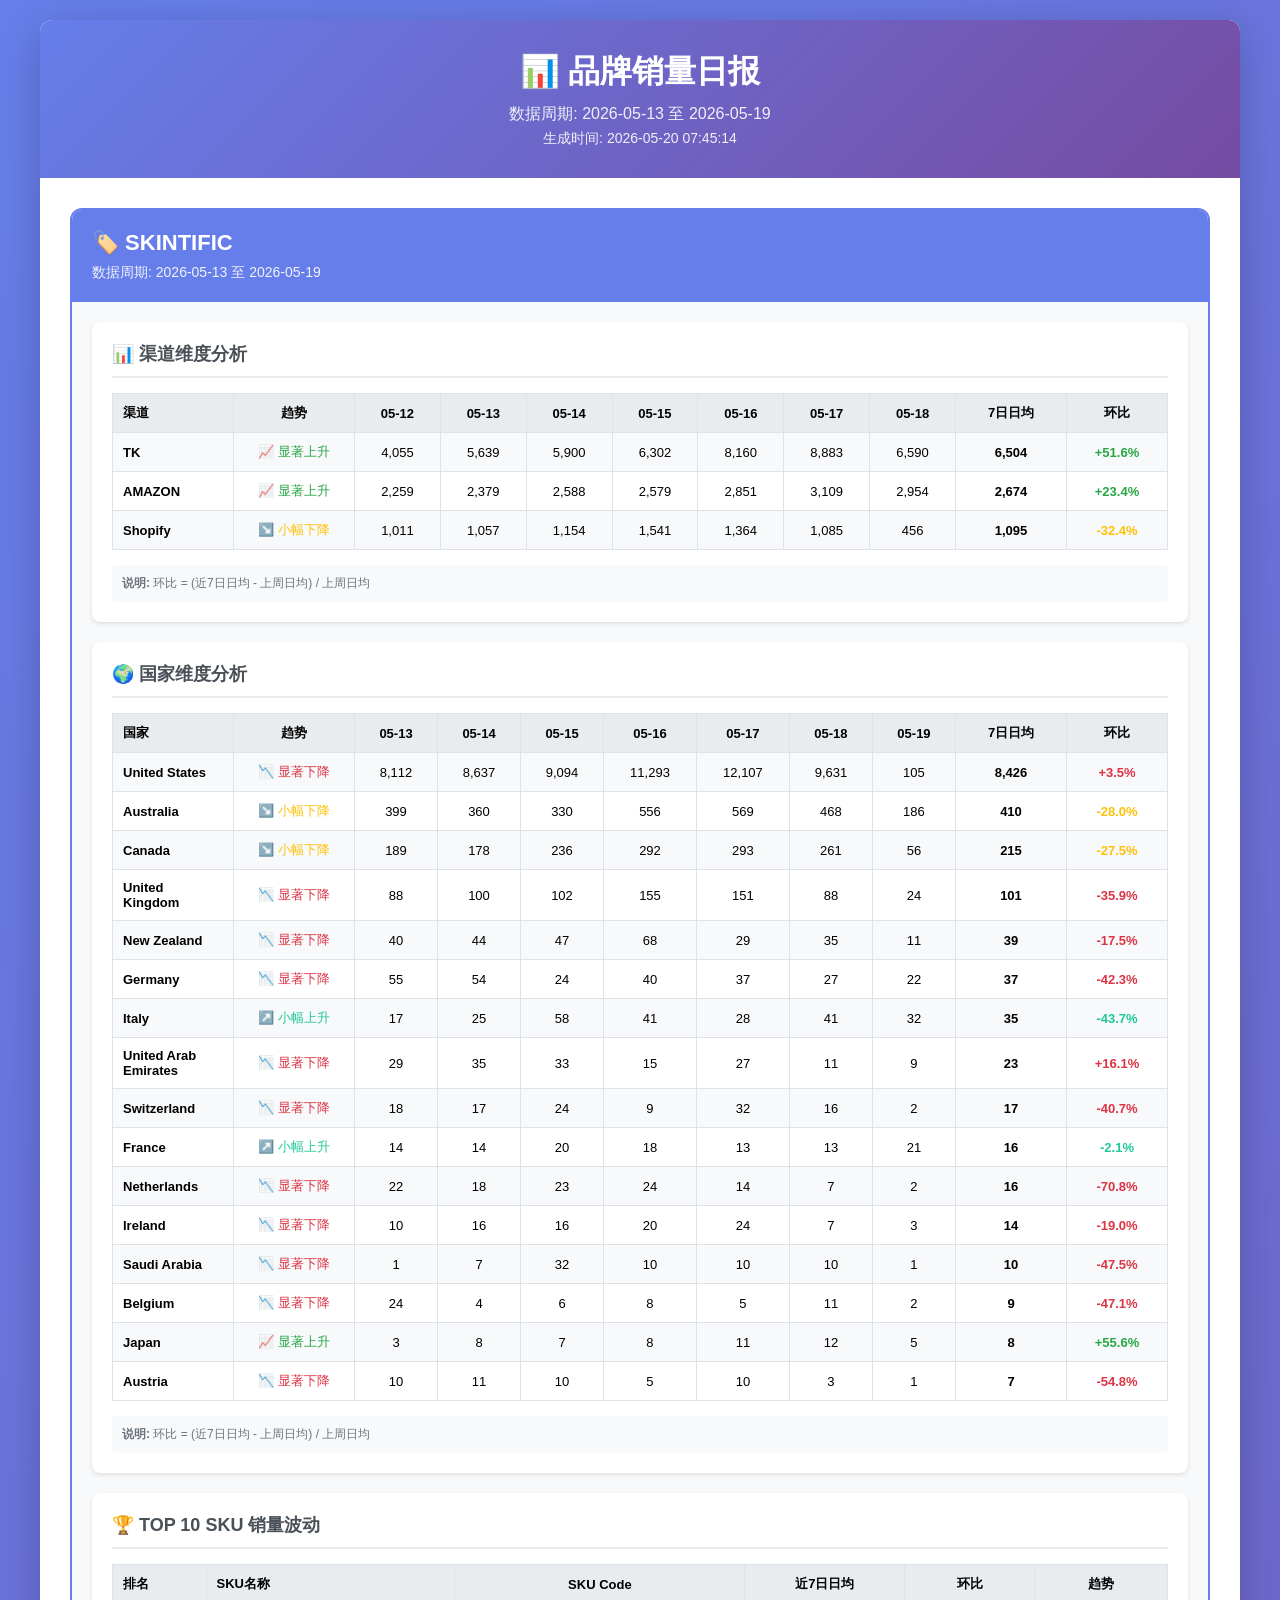
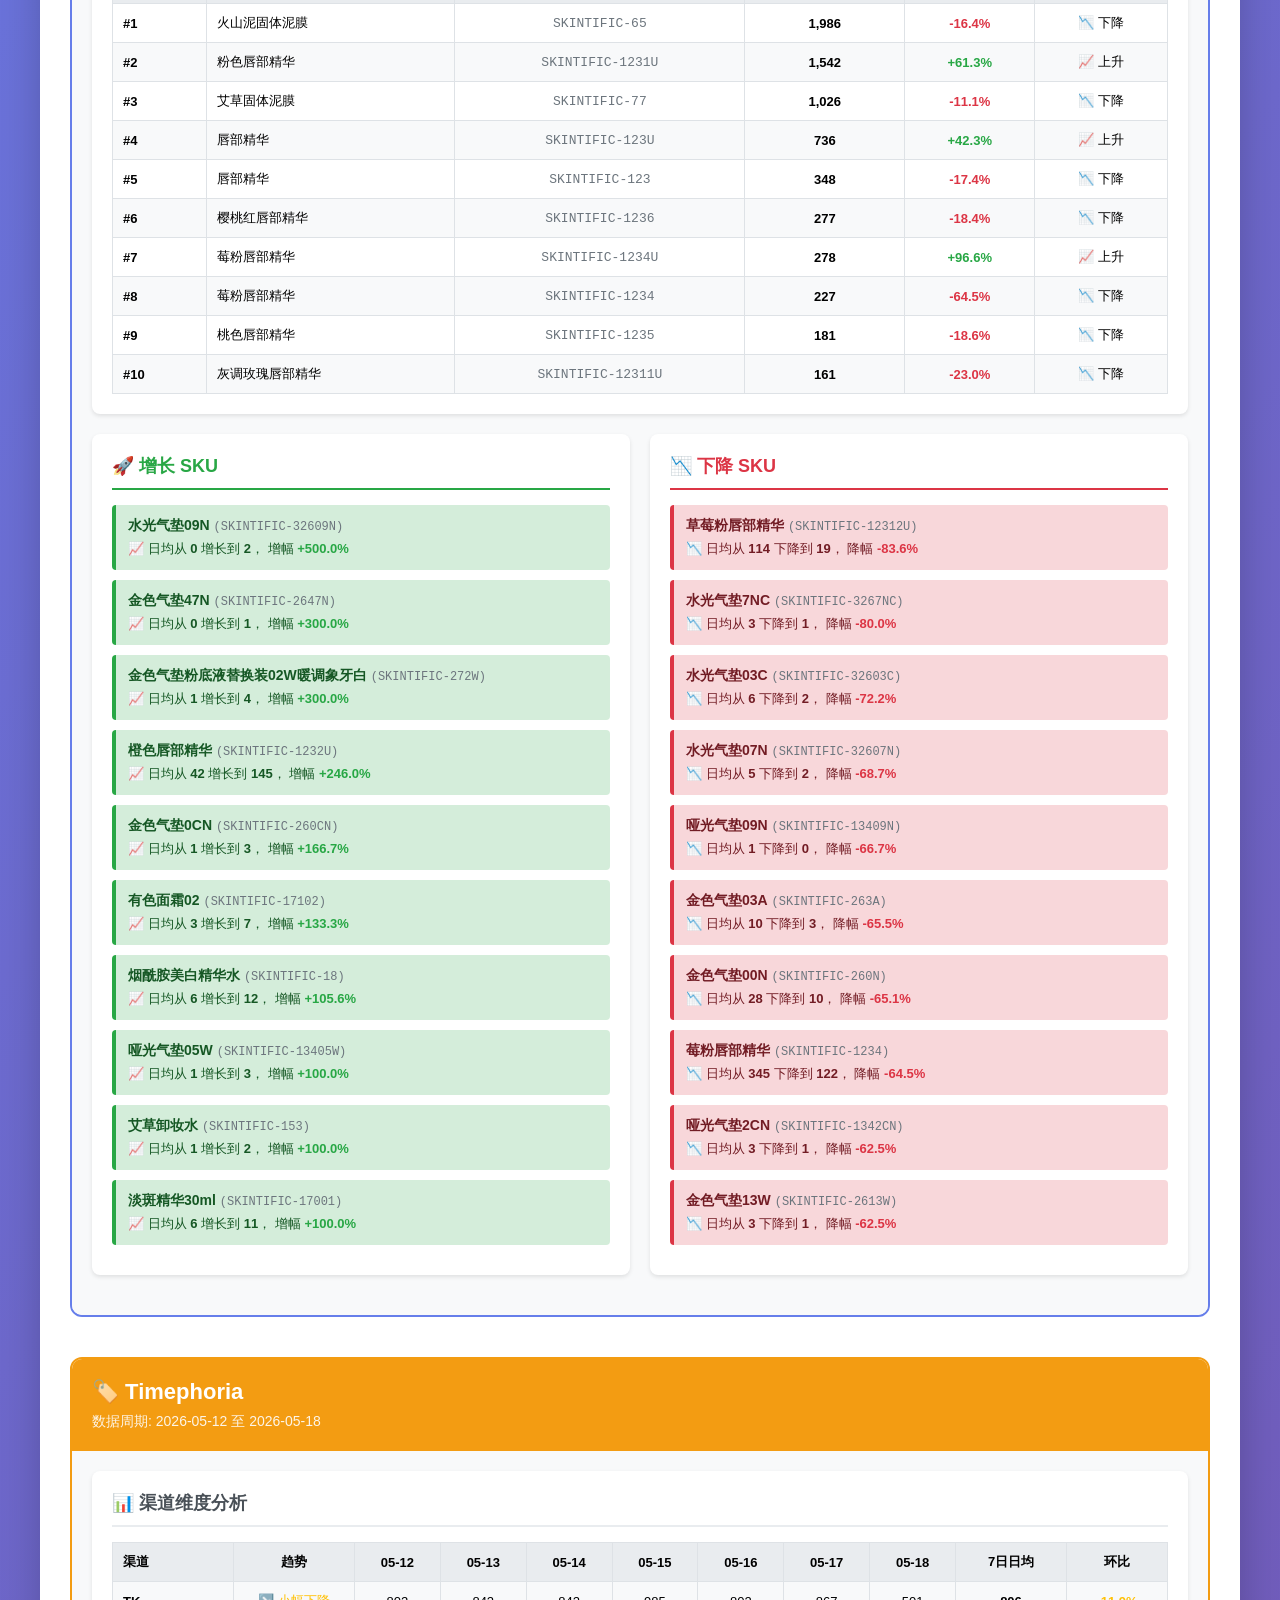
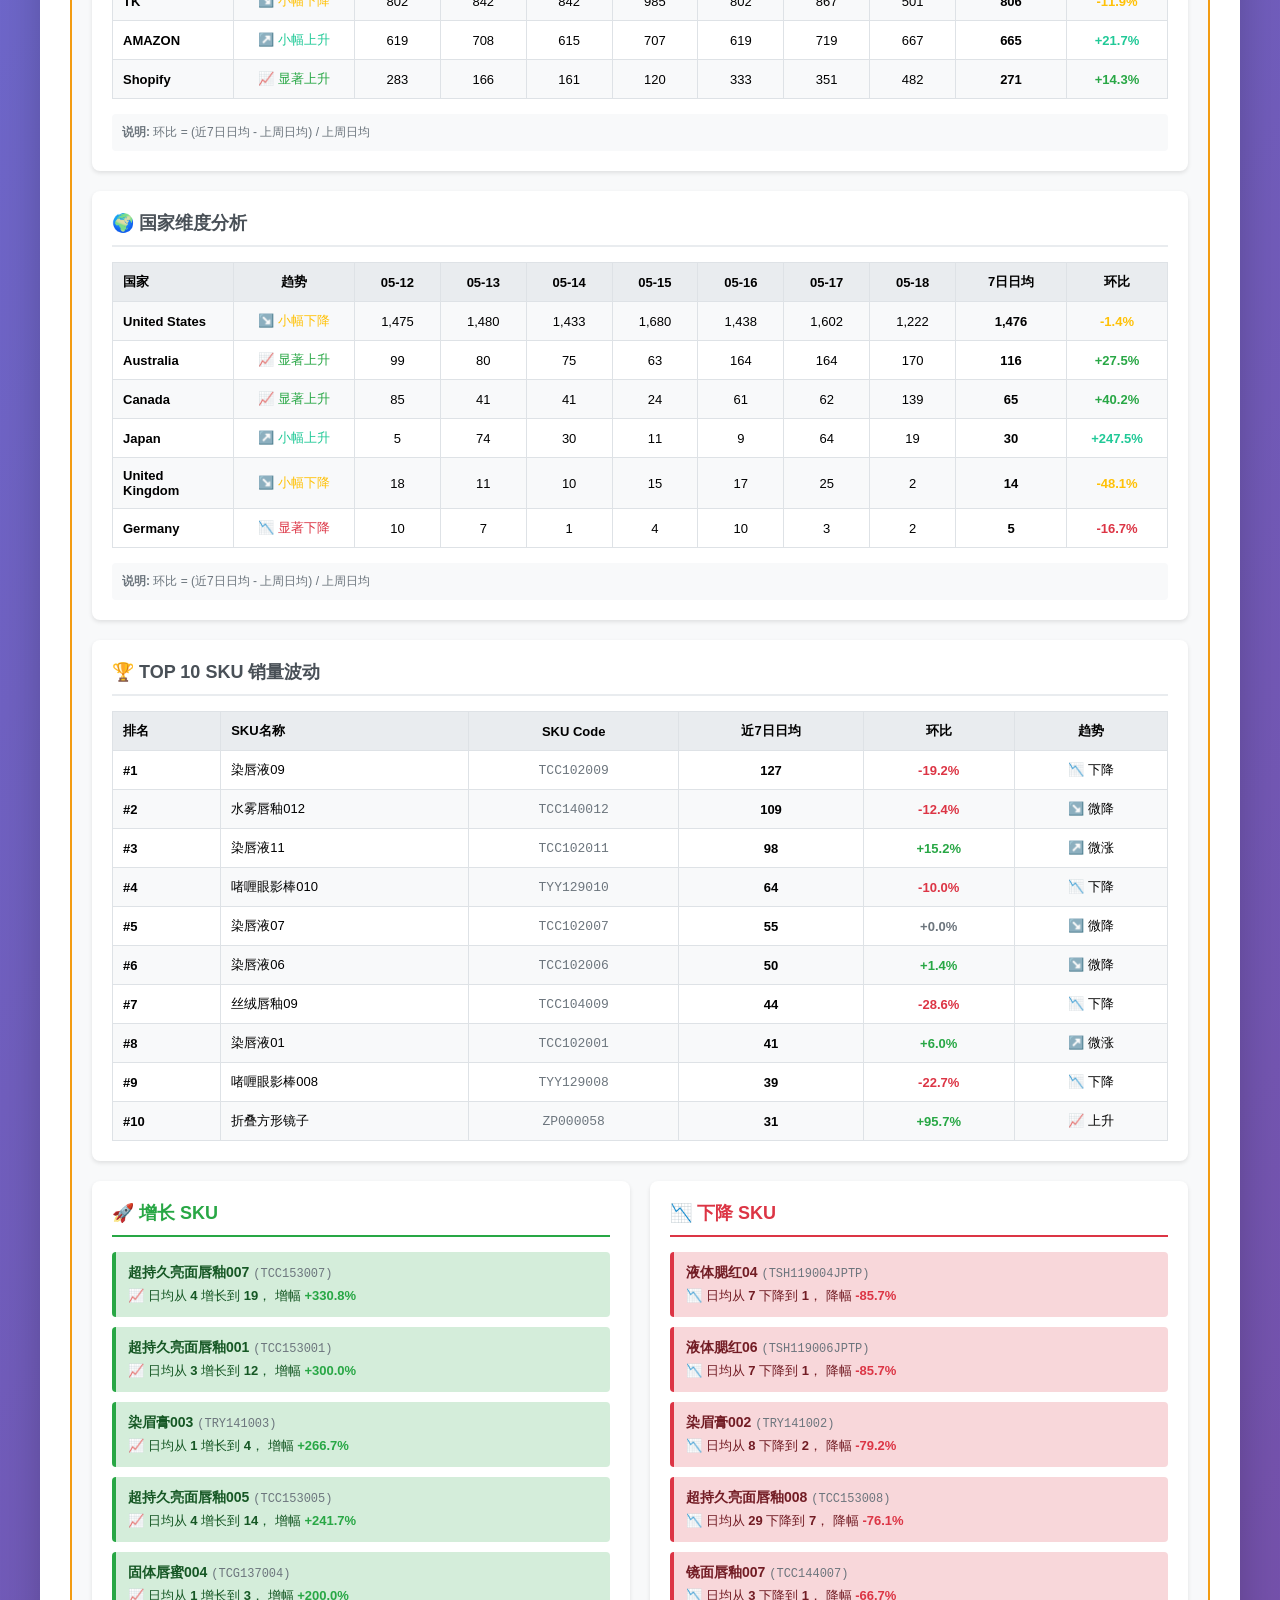
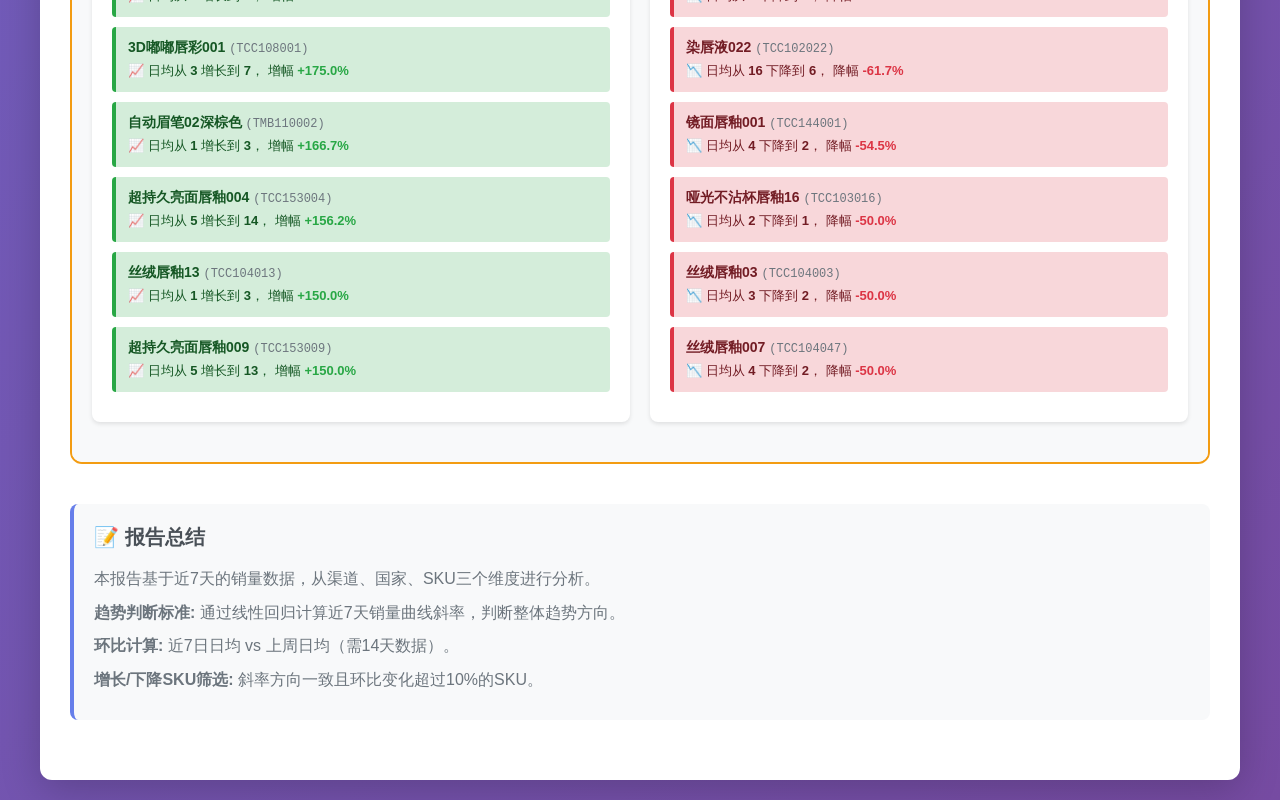
==== commit 67abb9d5: "Update: Daily sales report 2026-05-20 07:45" ====
--- a/daily_report.html
+++ b/daily_report.html
@@ -4,7 +4,7 @@
 <head>
     <meta charset="UTF-8">
     <meta name="viewport" content="width=device-width, initial-scale=1.0">
-    <title>品牌销量日报 - 2026-05-18</title>
+    <title>品牌销量日报 - 2026-05-19</title>
     <style>
         body {
             font-family: -apple-system, BlinkMacSystemFont, 'Segoe UI', Roboto, 'Helvetica Neue', Arial, sans-serif;
@@ -63,8 +63,8 @@
     <div class="container">
         <div class="header">
             <h1>📊 品牌销量日报</h1>
-            <p>数据周期: 2026-05-12 至 2026-05-18</p>
-            <p style="font-size: 14px; margin-top: 5px;">生成时间: 2026-05-19 07:47:58</p>
+            <p>数据周期: 2026-05-13 至 2026-05-19</p>
+            <p style="font-size: 14px; margin-top: 5px;">生成时间: 2026-05-20 07:45:14</p>
         </div>
 
         <div class="content">
@@ -72,7 +72,7 @@
     <div style="margin-bottom: 40px; border: 2px solid #667eea; border-radius: 12px; overflow: hidden;">
         <div style="background: #667eea; padding: 20px; color: white;">
             <h2 style="margin: 0; font-size: 22px;">🏷️ SKINTIFIC</h2>
-            <p style="margin: 8px 0 0 0; opacity: 0.9; font-size: 14px;">数据周期: 2026-05-12 至 2026-05-18</p>
+            <p style="margin: 8px 0 0 0; opacity: 0.9; font-size: 14px;">数据周期: 2026-05-13 至 2026-05-19</p>
         </div>
 
         <div style="padding: 20px; background: #f8f9fa;">
@@ -87,7 +87,7 @@
                         <tr style="background: #e9ecef;">
                             <th style="padding: 10px; text-align: left; border: 1px solid #dee2e6; width: 100px;">渠道</th>
                             <th style="padding: 10px; text-align: center; border: 1px solid #dee2e6; width: 100px;">趋势</th>
-        <th style="padding: 10px; text-align: center; border: 1px solid #dee2e6;">05-10</th><th style="padding: 10px; text-align: center; border: 1px solid #dee2e6;">05-11</th><th style="padding: 10px; text-align: center; border: 1px solid #dee2e6;">05-12</th><th style="padding: 10px; text-align: center; border: 1px solid #dee2e6;">05-13</th><th style="padding: 10px; text-align: center; border: 1px solid #dee2e6;">05-14</th><th style="padding: 10px; text-align: center; border: 1px solid #dee2e6;">05-15</th><th style="padding: 10px; text-align: center; border: 1px solid #dee2e6;">05-16</th>
+        <th style="padding: 10px; text-align: center; border: 1px solid #dee2e6;">05-12</th><th style="padding: 10px; text-align: center; border: 1px solid #dee2e6;">05-13</th><th style="padding: 10px; text-align: center; border: 1px solid #dee2e6;">05-14</th><th style="padding: 10px; text-align: center; border: 1px solid #dee2e6;">05-15</th><th style="padding: 10px; text-align: center; border: 1px solid #dee2e6;">05-16</th><th style="padding: 10px; text-align: center; border: 1px solid #dee2e6;">05-17</th><th style="padding: 10px; text-align: center; border: 1px solid #dee2e6;">05-18</th>
                             <th style="padding: 10px; text-align: center; border: 1px solid #dee2e6; width: 90px;">7日日均</th>
                             <th style="padding: 10px; text-align: center; border: 1px solid #dee2e6; width: 80px;">环比</th>
                         </tr>
@@ -97,25 +97,25 @@
                         <tr style="background: #f8f9fa;">
                             <td style="padding: 10px; border: 1px solid #dee2e6; font-weight: bold;">TK</td>
                             <td style="padding: 10px; text-align: center; border: 1px solid #dee2e6; color: #28a745;">📈 显著上升</td>
-            <td style="padding: 10px; text-align: center; border: 1px solid #dee2e6;">5,080</td><td style="padding: 10px; text-align: center; border: 1px solid #dee2e6;">3,945</td><td style="padding: 10px; text-align: center; border: 1px solid #dee2e6;">4,055</td><td style="padding: 10px; text-align: center; border: 1px solid #dee2e6;">5,639</td><td style="padding: 10px; text-align: center; border: 1px solid #dee2e6;">5,900</td><td style="padding: 10px; text-align: center; border: 1px solid #dee2e6;">6,302</td><td style="padding: 10px; text-align: center; border: 1px solid #dee2e6;">8,160</td>
-                            <td style="padding: 10px; text-align: center; border: 1px solid #dee2e6; font-weight: bold;">5,583</td>
-                            <td style="padding: 10px; text-align: center; border: 1px solid #dee2e6; color: #28a745; font-weight: bold;">+55.7%</td>
+            <td style="padding: 10px; text-align: center; border: 1px solid #dee2e6;">4,055</td><td style="padding: 10px; text-align: center; border: 1px solid #dee2e6;">5,639</td><td style="padding: 10px; text-align: center; border: 1px solid #dee2e6;">5,900</td><td style="padding: 10px; text-align: center; border: 1px solid #dee2e6;">6,302</td><td style="padding: 10px; text-align: center; border: 1px solid #dee2e6;">8,160</td><td style="padding: 10px; text-align: center; border: 1px solid #dee2e6;">8,883</td><td style="padding: 10px; text-align: center; border: 1px solid #dee2e6;">6,590</td>
+                            <td style="padding: 10px; text-align: center; border: 1px solid #dee2e6; font-weight: bold;">6,504</td>
+                            <td style="padding: 10px; text-align: center; border: 1px solid #dee2e6; color: #28a745; font-weight: bold;">+51.6%</td>
                         </tr>
             
                         <tr style="background: white;">
                             <td style="padding: 10px; border: 1px solid #dee2e6; font-weight: bold;">AMAZON</td>
-                            <td style="padding: 10px; text-align: center; border: 1px solid #dee2e6; color: #20c997;">↗️ 小幅上升</td>
-            <td style="padding: 10px; text-align: center; border: 1px solid #dee2e6;">2,407</td><td style="padding: 10px; text-align: center; border: 1px solid #dee2e6;">2,297</td><td style="padding: 10px; text-align: center; border: 1px solid #dee2e6;">2,421</td><td style="padding: 10px; text-align: center; border: 1px solid #dee2e6;">2,652</td><td style="padding: 10px; text-align: center; border: 1px solid #dee2e6;">2,606</td><td style="padding: 10px; text-align: center; border: 1px solid #dee2e6;">2,890</td><td style="padding: 10px; text-align: center; border: 1px solid #dee2e6;">3,131</td>
-                            <td style="padding: 10px; text-align: center; border: 1px solid #dee2e6; font-weight: bold;">2,629</td>
-                            <td style="padding: 10px; text-align: center; border: 1px solid #dee2e6; color: #20c997; font-weight: bold;">+21.1%</td>
+                            <td style="padding: 10px; text-align: center; border: 1px solid #dee2e6; color: #28a745;">📈 显著上升</td>
+            <td style="padding: 10px; text-align: center; border: 1px solid #dee2e6;">2,259</td><td style="padding: 10px; text-align: center; border: 1px solid #dee2e6;">2,379</td><td style="padding: 10px; text-align: center; border: 1px solid #dee2e6;">2,588</td><td style="padding: 10px; text-align: center; border: 1px solid #dee2e6;">2,579</td><td style="padding: 10px; text-align: center; border: 1px solid #dee2e6;">2,851</td><td style="padding: 10px; text-align: center; border: 1px solid #dee2e6;">3,109</td><td style="padding: 10px; text-align: center; border: 1px solid #dee2e6;">2,954</td>
+                            <td style="padding: 10px; text-align: center; border: 1px solid #dee2e6; font-weight: bold;">2,674</td>
+                            <td style="padding: 10px; text-align: center; border: 1px solid #dee2e6; color: #28a745; font-weight: bold;">+23.4%</td>
                         </tr>
             
                         <tr style="background: #f8f9fa;">
                             <td style="padding: 10px; border: 1px solid #dee2e6; font-weight: bold;">Shopify</td>
-                            <td style="padding: 10px; text-align: center; border: 1px solid #dee2e6; color: #28a745;">📈 显著上升</td>
-            <td style="padding: 10px; text-align: center; border: 1px solid #dee2e6;">934</td><td style="padding: 10px; text-align: center; border: 1px solid #dee2e6;">1,011</td><td style="padding: 10px; text-align: center; border: 1px solid #dee2e6;">1,057</td><td style="padding: 10px; text-align: center; border: 1px solid #dee2e6;">1,154</td><td style="padding: 10px; text-align: center; border: 1px solid #dee2e6;">1,541</td><td style="padding: 10px; text-align: center; border: 1px solid #dee2e6;">1,364</td><td style="padding: 10px; text-align: center; border: 1px solid #dee2e6;">1,085</td>
-                            <td style="padding: 10px; text-align: center; border: 1px solid #dee2e6; font-weight: bold;">1,164</td>
-                            <td style="padding: 10px; text-align: center; border: 1px solid #dee2e6; color: #28a745; font-weight: bold;">-34.2%</td>
+                            <td style="padding: 10px; text-align: center; border: 1px solid #dee2e6; color: #ffc107;">↘️ 小幅下降</td>
+            <td style="padding: 10px; text-align: center; border: 1px solid #dee2e6;">1,011</td><td style="padding: 10px; text-align: center; border: 1px solid #dee2e6;">1,057</td><td style="padding: 10px; text-align: center; border: 1px solid #dee2e6;">1,154</td><td style="padding: 10px; text-align: center; border: 1px solid #dee2e6;">1,541</td><td style="padding: 10px; text-align: center; border: 1px solid #dee2e6;">1,364</td><td style="padding: 10px; text-align: center; border: 1px solid #dee2e6;">1,085</td><td style="padding: 10px; text-align: center; border: 1px solid #dee2e6;">456</td>
+                            <td style="padding: 10px; text-align: center; border: 1px solid #dee2e6; font-weight: bold;">1,095</td>
+                            <td style="padding: 10px; text-align: center; border: 1px solid #dee2e6; color: #ffc107; font-weight: bold;">-32.4%</td>
                         </tr>
             
                     </tbody>
@@ -136,7 +136,7 @@
                         <tr style="background: #e9ecef;">
                             <th style="padding: 10px; text-align: left; border: 1px solid #dee2e6; width: 100px;">国家</th>
                             <th style="padding: 10px; text-align: center; border: 1px solid #dee2e6; width: 100px;">趋势</th>
-        <th style="padding: 10px; text-align: center; border: 1px solid #dee2e6;">05-12</th><th style="padding: 10px; text-align: center; border: 1px solid #dee2e6;">05-13</th><th style="padding: 10px; text-align: center; border: 1px solid #dee2e6;">05-14</th><th style="padding: 10px; text-align: center; border: 1px solid #dee2e6;">05-15</th><th style="padding: 10px; text-align: center; border: 1px solid #dee2e6;">05-16</th><th style="padding: 10px; text-align: center; border: 1px solid #dee2e6;">05-17</th><th style="padding: 10px; text-align: center; border: 1px solid #dee2e6;">05-18</th>
+        <th style="padding: 10px; text-align: center; border: 1px solid #dee2e6;">05-13</th><th style="padding: 10px; text-align: center; border: 1px solid #dee2e6;">05-14</th><th style="padding: 10px; text-align: center; border: 1px solid #dee2e6;">05-15</th><th style="padding: 10px; text-align: center; border: 1px solid #dee2e6;">05-16</th><th style="padding: 10px; text-align: center; border: 1px solid #dee2e6;">05-17</th><th style="padding: 10px; text-align: center; border: 1px solid #dee2e6;">05-18</th><th style="padding: 10px; text-align: center; border: 1px solid #dee2e6;">05-19</th>
                             <th style="padding: 10px; text-align: center; border: 1px solid #dee2e6; width: 90px;">7日日均</th>
                             <th style="padding: 10px; text-align: center; border: 1px solid #dee2e6; width: 80px;">环比</th>
                         </tr>
@@ -146,129 +146,129 @@
                         <tr style="background: #f8f9fa;">
                             <td style="padding: 10px; border: 1px solid #dee2e6; font-weight: bold;">United States</td>
                             <td style="padding: 10px; text-align: center; border: 1px solid #dee2e6; color: #dc3545;">📉 显著下降</td>
-            <td style="padding: 10px; text-align: center; border: 1px solid #dee2e6;">6,468</td><td style="padding: 10px; text-align: center; border: 1px solid #dee2e6;">8,154</td><td style="padding: 10px; text-align: center; border: 1px solid #dee2e6;">8,697</td><td style="padding: 10px; text-align: center; border: 1px solid #dee2e6;">9,121</td><td style="padding: 10px; text-align: center; border: 1px solid #dee2e6;">11,332</td><td style="padding: 10px; text-align: center; border: 1px solid #dee2e6;">3,246</td><td style="padding: 10px; text-align: center; border: 1px solid #dee2e6;">166</td>
-                            <td style="padding: 10px; text-align: center; border: 1px solid #dee2e6; font-weight: bold;">6,741</td>
-                            <td style="padding: 10px; text-align: center; border: 1px solid #dee2e6; color: #dc3545; font-weight: bold;">-18.8%</td>
+            <td style="padding: 10px; text-align: center; border: 1px solid #dee2e6;">8,112</td><td style="padding: 10px; text-align: center; border: 1px solid #dee2e6;">8,637</td><td style="padding: 10px; text-align: center; border: 1px solid #dee2e6;">9,094</td><td style="padding: 10px; text-align: center; border: 1px solid #dee2e6;">11,293</td><td style="padding: 10px; text-align: center; border: 1px solid #dee2e6;">12,107</td><td style="padding: 10px; text-align: center; border: 1px solid #dee2e6;">9,631</td><td style="padding: 10px; text-align: center; border: 1px solid #dee2e6;">105</td>
+                            <td style="padding: 10px; text-align: center; border: 1px solid #dee2e6; font-weight: bold;">8,426</td>
+                            <td style="padding: 10px; text-align: center; border: 1px solid #dee2e6; color: #dc3545; font-weight: bold;">+3.5%</td>
                         </tr>
             
                         <tr style="background: white;">
                             <td style="padding: 10px; border: 1px solid #dee2e6; font-weight: bold;">Australia</td>
-                            <td style="padding: 10px; text-align: center; border: 1px solid #dee2e6; color: #28a745;">📈 显著上升</td>
-            <td style="padding: 10px; text-align: center; border: 1px solid #dee2e6;">352</td><td style="padding: 10px; text-align: center; border: 1px solid #dee2e6;">399</td><td style="padding: 10px; text-align: center; border: 1px solid #dee2e6;">364</td><td style="padding: 10px; text-align: center; border: 1px solid #dee2e6;">330</td><td style="padding: 10px; text-align: center; border: 1px solid #dee2e6;">556</td><td style="padding: 10px; text-align: center; border: 1px solid #dee2e6;">569</td><td style="padding: 10px; text-align: center; border: 1px solid #dee2e6;">394</td>
-                            <td style="padding: 10px; text-align: center; border: 1px solid #dee2e6; font-weight: bold;">423</td>
-                            <td style="padding: 10px; text-align: center; border: 1px solid #dee2e6; color: #28a745; font-weight: bold;">-30.4%</td>
+                            <td style="padding: 10px; text-align: center; border: 1px solid #dee2e6; color: #ffc107;">↘️ 小幅下降</td>
+            <td style="padding: 10px; text-align: center; border: 1px solid #dee2e6;">399</td><td style="padding: 10px; text-align: center; border: 1px solid #dee2e6;">360</td><td style="padding: 10px; text-align: center; border: 1px solid #dee2e6;">330</td><td style="padding: 10px; text-align: center; border: 1px solid #dee2e6;">556</td><td style="padding: 10px; text-align: center; border: 1px solid #dee2e6;">569</td><td style="padding: 10px; text-align: center; border: 1px solid #dee2e6;">468</td><td style="padding: 10px; text-align: center; border: 1px solid #dee2e6;">186</td>
+                            <td style="padding: 10px; text-align: center; border: 1px solid #dee2e6; font-weight: bold;">410</td>
+                            <td style="padding: 10px; text-align: center; border: 1px solid #dee2e6; color: #ffc107; font-weight: bold;">-28.0%</td>
                         </tr>
             
                         <tr style="background: #f8f9fa;">
                             <td style="padding: 10px; border: 1px solid #dee2e6; font-weight: bold;">Canada</td>
-                            <td style="padding: 10px; text-align: center; border: 1px solid #dee2e6; color: #28a745;">📈 显著上升</td>
-            <td style="padding: 10px; text-align: center; border: 1px solid #dee2e6;">222</td><td style="padding: 10px; text-align: center; border: 1px solid #dee2e6;">189</td><td style="padding: 10px; text-align: center; border: 1px solid #dee2e6;">178</td><td style="padding: 10px; text-align: center; border: 1px solid #dee2e6;">236</td><td style="padding: 10px; text-align: center; border: 1px solid #dee2e6;">292</td><td style="padding: 10px; text-align: center; border: 1px solid #dee2e6;">293</td><td style="padding: 10px; text-align: center; border: 1px solid #dee2e6;">261</td>
-                            <td style="padding: 10px; text-align: center; border: 1px solid #dee2e6; font-weight: bold;">239</td>
-                            <td style="padding: 10px; text-align: center; border: 1px solid #dee2e6; color: #28a745; font-weight: bold;">-21.8%</td>
+                            <td style="padding: 10px; text-align: center; border: 1px solid #dee2e6; color: #ffc107;">↘️ 小幅下降</td>
+            <td style="padding: 10px; text-align: center; border: 1px solid #dee2e6;">189</td><td style="padding: 10px; text-align: center; border: 1px solid #dee2e6;">178</td><td style="padding: 10px; text-align: center; border: 1px solid #dee2e6;">236</td><td style="padding: 10px; text-align: center; border: 1px solid #dee2e6;">292</td><td style="padding: 10px; text-align: center; border: 1px solid #dee2e6;">293</td><td style="padding: 10px; text-align: center; border: 1px solid #dee2e6;">261</td><td style="padding: 10px; text-align: center; border: 1px solid #dee2e6;">56</td>
+                            <td style="padding: 10px; text-align: center; border: 1px solid #dee2e6; font-weight: bold;">215</td>
+                            <td style="padding: 10px; text-align: center; border: 1px solid #dee2e6; color: #ffc107; font-weight: bold;">-27.5%</td>
                         </tr>
             
                         <tr style="background: white;">
                             <td style="padding: 10px; border: 1px solid #dee2e6; font-weight: bold;">United Kingdom</td>
-                            <td style="padding: 10px; text-align: center; border: 1px solid #dee2e6; color: #20c997;">↗️ 小幅上升</td>
-            <td style="padding: 10px; text-align: center; border: 1px solid #dee2e6;">101</td><td style="padding: 10px; text-align: center; border: 1px solid #dee2e6;">88</td><td style="padding: 10px; text-align: center; border: 1px solid #dee2e6;">100</td><td style="padding: 10px; text-align: center; border: 1px solid #dee2e6;">102</td><td style="padding: 10px; text-align: center; border: 1px solid #dee2e6;">155</td><td style="padding: 10px; text-align: center; border: 1px solid #dee2e6;">151</td><td style="padding: 10px; text-align: center; border: 1px solid #dee2e6;">88</td>
-                            <td style="padding: 10px; text-align: center; border: 1px solid #dee2e6; font-weight: bold;">112</td>
-                            <td style="padding: 10px; text-align: center; border: 1px solid #dee2e6; color: #20c997; font-weight: bold;">-34.2%</td>
-                        </tr>
-            
-                        <tr style="background: #f8f9fa;">
+                            <td style="padding: 10px; text-align: center; border: 1px solid #dee2e6; color: #dc3545;">📉 显著下降</td>
+            <td style="padding: 10px; text-align: center; border: 1px solid #dee2e6;">88</td><td style="padding: 10px; text-align: center; border: 1px solid #dee2e6;">100</td><td style="padding: 10px; text-align: center; border: 1px solid #dee2e6;">102</td><td style="padding: 10px; text-align: center; border: 1px solid #dee2e6;">155</td><td style="padding: 10px; text-align: center; border: 1px solid #dee2e6;">151</td><td style="padding: 10px; text-align: center; border: 1px solid #dee2e6;">88</td><td style="padding: 10px; text-align: center; border: 1px solid #dee2e6;">24</td>
+                            <td style="padding: 10px; text-align: center; border: 1px solid #dee2e6; font-weight: bold;">101</td>
+                            <td style="padding: 10px; text-align: center; border: 1px solid #dee2e6; color: #dc3545; font-weight: bold;">-35.9%</td>
+                        </tr>
+            
+                        <tr style="background: #f8f9fa;">
+                            <td style="padding: 10px; border: 1px solid #dee2e6; font-weight: bold;">New Zealand</td>
+                            <td style="padding: 10px; text-align: center; border: 1px solid #dee2e6; color: #dc3545;">📉 显著下降</td>
+            <td style="padding: 10px; text-align: center; border: 1px solid #dee2e6;">40</td><td style="padding: 10px; text-align: center; border: 1px solid #dee2e6;">44</td><td style="padding: 10px; text-align: center; border: 1px solid #dee2e6;">47</td><td style="padding: 10px; text-align: center; border: 1px solid #dee2e6;">68</td><td style="padding: 10px; text-align: center; border: 1px solid #dee2e6;">29</td><td style="padding: 10px; text-align: center; border: 1px solid #dee2e6;">35</td><td style="padding: 10px; text-align: center; border: 1px solid #dee2e6;">11</td>
+                            <td style="padding: 10px; text-align: center; border: 1px solid #dee2e6; font-weight: bold;">39</td>
+                            <td style="padding: 10px; text-align: center; border: 1px solid #dee2e6; color: #dc3545; font-weight: bold;">-17.5%</td>
+                        </tr>
+            
+                        <tr style="background: white;">
                             <td style="padding: 10px; border: 1px solid #dee2e6; font-weight: bold;">Germany</td>
                             <td style="padding: 10px; text-align: center; border: 1px solid #dee2e6; color: #dc3545;">📉 显著下降</td>
-            <td style="padding: 10px; text-align: center; border: 1px solid #dee2e6;">29</td><td style="padding: 10px; text-align: center; border: 1px solid #dee2e6;">55</td><td style="padding: 10px; text-align: center; border: 1px solid #dee2e6;">54</td><td style="padding: 10px; text-align: center; border: 1px solid #dee2e6;">24</td><td style="padding: 10px; text-align: center; border: 1px solid #dee2e6;">40</td><td style="padding: 10px; text-align: center; border: 1px solid #dee2e6;">37</td><td style="padding: 10px; text-align: center; border: 1px solid #dee2e6;">27</td>
-                            <td style="padding: 10px; text-align: center; border: 1px solid #dee2e6; font-weight: bold;">38</td>
+            <td style="padding: 10px; text-align: center; border: 1px solid #dee2e6;">55</td><td style="padding: 10px; text-align: center; border: 1px solid #dee2e6;">54</td><td style="padding: 10px; text-align: center; border: 1px solid #dee2e6;">24</td><td style="padding: 10px; text-align: center; border: 1px solid #dee2e6;">40</td><td style="padding: 10px; text-align: center; border: 1px solid #dee2e6;">37</td><td style="padding: 10px; text-align: center; border: 1px solid #dee2e6;">27</td><td style="padding: 10px; text-align: center; border: 1px solid #dee2e6;">22</td>
+                            <td style="padding: 10px; text-align: center; border: 1px solid #dee2e6; font-weight: bold;">37</td>
                             <td style="padding: 10px; text-align: center; border: 1px solid #dee2e6; color: #dc3545; font-weight: bold;">-42.3%</td>
                         </tr>
             
-                        <tr style="background: white;">
-                            <td style="padding: 10px; border: 1px solid #dee2e6; font-weight: bold;">New Zealand</td>
-                            <td style="padding: 10px; text-align: center; border: 1px solid #dee2e6; color: #28a745;">📈 显著上升</td>
-            <td style="padding: 10px; text-align: center; border: 1px solid #dee2e6;">2</td><td style="padding: 10px; text-align: center; border: 1px solid #dee2e6;">40</td><td style="padding: 10px; text-align: center; border: 1px solid #dee2e6;">44</td><td style="padding: 10px; text-align: center; border: 1px solid #dee2e6;">47</td><td style="padding: 10px; text-align: center; border: 1px solid #dee2e6;">68</td><td style="padding: 10px; text-align: center; border: 1px solid #dee2e6;">29</td><td style="padding: 10px; text-align: center; border: 1px solid #dee2e6;">35</td>
-                            <td style="padding: 10px; text-align: center; border: 1px solid #dee2e6; font-weight: bold;">38</td>
-                            <td style="padding: 10px; text-align: center; border: 1px solid #dee2e6; color: #28a745; font-weight: bold;">-33.1%</td>
-                        </tr>
-            
                         <tr style="background: #f8f9fa;">
                             <td style="padding: 10px; border: 1px solid #dee2e6; font-weight: bold;">Italy</td>
-                            <td style="padding: 10px; text-align: center; border: 1px solid #dee2e6; color: #28a745;">📈 显著上升</td>
-            <td style="padding: 10px; text-align: center; border: 1px solid #dee2e6;">35</td><td style="padding: 10px; text-align: center; border: 1px solid #dee2e6;">17</td><td style="padding: 10px; text-align: center; border: 1px solid #dee2e6;">25</td><td style="padding: 10px; text-align: center; border: 1px solid #dee2e6;">58</td><td style="padding: 10px; text-align: center; border: 1px solid #dee2e6;">41</td><td style="padding: 10px; text-align: center; border: 1px solid #dee2e6;">28</td><td style="padding: 10px; text-align: center; border: 1px solid #dee2e6;">41</td>
+                            <td style="padding: 10px; text-align: center; border: 1px solid #dee2e6; color: #20c997;">↗️ 小幅上升</td>
+            <td style="padding: 10px; text-align: center; border: 1px solid #dee2e6;">17</td><td style="padding: 10px; text-align: center; border: 1px solid #dee2e6;">25</td><td style="padding: 10px; text-align: center; border: 1px solid #dee2e6;">58</td><td style="padding: 10px; text-align: center; border: 1px solid #dee2e6;">41</td><td style="padding: 10px; text-align: center; border: 1px solid #dee2e6;">28</td><td style="padding: 10px; text-align: center; border: 1px solid #dee2e6;">41</td><td style="padding: 10px; text-align: center; border: 1px solid #dee2e6;">32</td>
                             <td style="padding: 10px; text-align: center; border: 1px solid #dee2e6; font-weight: bold;">35</td>
-                            <td style="padding: 10px; text-align: center; border: 1px solid #dee2e6; color: #28a745; font-weight: bold;">-44.6%</td>
+                            <td style="padding: 10px; text-align: center; border: 1px solid #dee2e6; color: #20c997; font-weight: bold;">-43.7%</td>
                         </tr>
             
                         <tr style="background: white;">
                             <td style="padding: 10px; border: 1px solid #dee2e6; font-weight: bold;">United Arab Emirates</td>
-                            <td style="padding: 10px; text-align: center; border: 1px solid #dee2e6; color: #ffc107;">↘️ 小幅下降</td>
-            <td style="padding: 10px; text-align: center; border: 1px solid #dee2e6;">9</td><td style="padding: 10px; text-align: center; border: 1px solid #dee2e6;">29</td><td style="padding: 10px; text-align: center; border: 1px solid #dee2e6;">35</td><td style="padding: 10px; text-align: center; border: 1px solid #dee2e6;">33</td><td style="padding: 10px; text-align: center; border: 1px solid #dee2e6;">15</td><td style="padding: 10px; text-align: center; border: 1px solid #dee2e6;">27</td><td style="padding: 10px; text-align: center; border: 1px solid #dee2e6;">11</td>
+                            <td style="padding: 10px; text-align: center; border: 1px solid #dee2e6; color: #dc3545;">📉 显著下降</td>
+            <td style="padding: 10px; text-align: center; border: 1px solid #dee2e6;">29</td><td style="padding: 10px; text-align: center; border: 1px solid #dee2e6;">35</td><td style="padding: 10px; text-align: center; border: 1px solid #dee2e6;">33</td><td style="padding: 10px; text-align: center; border: 1px solid #dee2e6;">15</td><td style="padding: 10px; text-align: center; border: 1px solid #dee2e6;">27</td><td style="padding: 10px; text-align: center; border: 1px solid #dee2e6;">11</td><td style="padding: 10px; text-align: center; border: 1px solid #dee2e6;">9</td>
                             <td style="padding: 10px; text-align: center; border: 1px solid #dee2e6; font-weight: bold;">23</td>
-                            <td style="padding: 10px; text-align: center; border: 1px solid #dee2e6; color: #ffc107; font-weight: bold;">-10.2%</td>
+                            <td style="padding: 10px; text-align: center; border: 1px solid #dee2e6; color: #dc3545; font-weight: bold;">+16.1%</td>
                         </tr>
             
                         <tr style="background: #f8f9fa;">
                             <td style="padding: 10px; border: 1px solid #dee2e6; font-weight: bold;">Switzerland</td>
-                            <td style="padding: 10px; text-align: center; border: 1px solid #dee2e6; color: #28a745;">📈 显著上升</td>
-            <td style="padding: 10px; text-align: center; border: 1px solid #dee2e6;">11</td><td style="padding: 10px; text-align: center; border: 1px solid #dee2e6;">18</td><td style="padding: 10px; text-align: center; border: 1px solid #dee2e6;">17</td><td style="padding: 10px; text-align: center; border: 1px solid #dee2e6;">24</td><td style="padding: 10px; text-align: center; border: 1px solid #dee2e6;">9</td><td style="padding: 10px; text-align: center; border: 1px solid #dee2e6;">32</td><td style="padding: 10px; text-align: center; border: 1px solid #dee2e6;">16</td>
-                            <td style="padding: 10px; text-align: center; border: 1px solid #dee2e6; font-weight: bold;">18</td>
-                            <td style="padding: 10px; text-align: center; border: 1px solid #dee2e6; color: #28a745; font-weight: bold;">-38.9%</td>
-                        </tr>
-            
-                        <tr style="background: white;">
-                            <td style="padding: 10px; border: 1px solid #dee2e6; font-weight: bold;">Netherlands</td>
                             <td style="padding: 10px; text-align: center; border: 1px solid #dee2e6; color: #dc3545;">📉 显著下降</td>
-            <td style="padding: 10px; text-align: center; border: 1px solid #dee2e6;">14</td><td style="padding: 10px; text-align: center; border: 1px solid #dee2e6;">22</td><td style="padding: 10px; text-align: center; border: 1px solid #dee2e6;">18</td><td style="padding: 10px; text-align: center; border: 1px solid #dee2e6;">23</td><td style="padding: 10px; text-align: center; border: 1px solid #dee2e6;">24</td><td style="padding: 10px; text-align: center; border: 1px solid #dee2e6;">14</td><td style="padding: 10px; text-align: center; border: 1px solid #dee2e6;">7</td>
+            <td style="padding: 10px; text-align: center; border: 1px solid #dee2e6;">18</td><td style="padding: 10px; text-align: center; border: 1px solid #dee2e6;">17</td><td style="padding: 10px; text-align: center; border: 1px solid #dee2e6;">24</td><td style="padding: 10px; text-align: center; border: 1px solid #dee2e6;">9</td><td style="padding: 10px; text-align: center; border: 1px solid #dee2e6;">32</td><td style="padding: 10px; text-align: center; border: 1px solid #dee2e6;">16</td><td style="padding: 10px; text-align: center; border: 1px solid #dee2e6;">2</td>
                             <td style="padding: 10px; text-align: center; border: 1px solid #dee2e6; font-weight: bold;">17</td>
-                            <td style="padding: 10px; text-align: center; border: 1px solid #dee2e6; color: #dc3545; font-weight: bold;">-72.4%</td>
-                        </tr>
-            
-                        <tr style="background: #f8f9fa;">
+                            <td style="padding: 10px; text-align: center; border: 1px solid #dee2e6; color: #dc3545; font-weight: bold;">-40.7%</td>
+                        </tr>
+            
+                        <tr style="background: white;">
                             <td style="padding: 10px; border: 1px solid #dee2e6; font-weight: bold;">France</td>
                             <td style="padding: 10px; text-align: center; border: 1px solid #dee2e6; color: #20c997;">↗️ 小幅上升</td>
             <td style="padding: 10px; text-align: center; border: 1px solid #dee2e6;">14</td><td style="padding: 10px; text-align: center; border: 1px solid #dee2e6;">14</td><td style="padding: 10px; text-align: center; border: 1px solid #dee2e6;">20</td><td style="padding: 10px; text-align: center; border: 1px solid #dee2e6;">18</td><td style="padding: 10px; text-align: center; border: 1px solid #dee2e6;">13</td><td style="padding: 10px; text-align: center; border: 1px solid #dee2e6;">13</td><td style="padding: 10px; text-align: center; border: 1px solid #dee2e6;">21</td>
                             <td style="padding: 10px; text-align: center; border: 1px solid #dee2e6; font-weight: bold;">16</td>
-                            <td style="padding: 10px; text-align: center; border: 1px solid #dee2e6; color: #20c997; font-weight: bold;">-37.2%</td>
+                            <td style="padding: 10px; text-align: center; border: 1px solid #dee2e6; color: #20c997; font-weight: bold;">-2.1%</td>
+                        </tr>
+            
+                        <tr style="background: #f8f9fa;">
+                            <td style="padding: 10px; border: 1px solid #dee2e6; font-weight: bold;">Netherlands</td>
+                            <td style="padding: 10px; text-align: center; border: 1px solid #dee2e6; color: #dc3545;">📉 显著下降</td>
+            <td style="padding: 10px; text-align: center; border: 1px solid #dee2e6;">22</td><td style="padding: 10px; text-align: center; border: 1px solid #dee2e6;">18</td><td style="padding: 10px; text-align: center; border: 1px solid #dee2e6;">23</td><td style="padding: 10px; text-align: center; border: 1px solid #dee2e6;">24</td><td style="padding: 10px; text-align: center; border: 1px solid #dee2e6;">14</td><td style="padding: 10px; text-align: center; border: 1px solid #dee2e6;">7</td><td style="padding: 10px; text-align: center; border: 1px solid #dee2e6;">2</td>
+                            <td style="padding: 10px; text-align: center; border: 1px solid #dee2e6; font-weight: bold;">16</td>
+                            <td style="padding: 10px; text-align: center; border: 1px solid #dee2e6; color: #dc3545; font-weight: bold;">-70.8%</td>
                         </tr>
             
                         <tr style="background: white;">
                             <td style="padding: 10px; border: 1px solid #dee2e6; font-weight: bold;">Ireland</td>
-                            <td style="padding: 10px; text-align: center; border: 1px solid #dee2e6; color: #28a745;">📈 显著上升</td>
-            <td style="padding: 10px; text-align: center; border: 1px solid #dee2e6;">6</td><td style="padding: 10px; text-align: center; border: 1px solid #dee2e6;">10</td><td style="padding: 10px; text-align: center; border: 1px solid #dee2e6;">16</td><td style="padding: 10px; text-align: center; border: 1px solid #dee2e6;">16</td><td style="padding: 10px; text-align: center; border: 1px solid #dee2e6;">20</td><td style="padding: 10px; text-align: center; border: 1px solid #dee2e6;">24</td><td style="padding: 10px; text-align: center; border: 1px solid #dee2e6;">7</td>
+                            <td style="padding: 10px; text-align: center; border: 1px solid #dee2e6; color: #dc3545;">📉 显著下降</td>
+            <td style="padding: 10px; text-align: center; border: 1px solid #dee2e6;">10</td><td style="padding: 10px; text-align: center; border: 1px solid #dee2e6;">16</td><td style="padding: 10px; text-align: center; border: 1px solid #dee2e6;">16</td><td style="padding: 10px; text-align: center; border: 1px solid #dee2e6;">20</td><td style="padding: 10px; text-align: center; border: 1px solid #dee2e6;">24</td><td style="padding: 10px; text-align: center; border: 1px solid #dee2e6;">7</td><td style="padding: 10px; text-align: center; border: 1px solid #dee2e6;">3</td>
                             <td style="padding: 10px; text-align: center; border: 1px solid #dee2e6; font-weight: bold;">14</td>
-                            <td style="padding: 10px; text-align: center; border: 1px solid #dee2e6; color: #28a745; font-weight: bold;">+59.4%</td>
+                            <td style="padding: 10px; text-align: center; border: 1px solid #dee2e6; color: #dc3545; font-weight: bold;">-19.0%</td>
                         </tr>
             
                         <tr style="background: #f8f9fa;">
                             <td style="padding: 10px; border: 1px solid #dee2e6; font-weight: bold;">Saudi Arabia</td>
-                            <td style="padding: 10px; text-align: center; border: 1px solid #dee2e6; color: #28a745;">📈 显著上升</td>
-            <td style="padding: 10px; text-align: center; border: 1px solid #dee2e6;">0</td><td style="padding: 10px; text-align: center; border: 1px solid #dee2e6;">1</td><td style="padding: 10px; text-align: center; border: 1px solid #dee2e6;">7</td><td style="padding: 10px; text-align: center; border: 1px solid #dee2e6;">32</td><td style="padding: 10px; text-align: center; border: 1px solid #dee2e6;">10</td><td style="padding: 10px; text-align: center; border: 1px solid #dee2e6;">10</td><td style="padding: 10px; text-align: center; border: 1px solid #dee2e6;">10</td>
+                            <td style="padding: 10px; text-align: center; border: 1px solid #dee2e6; color: #dc3545;">📉 显著下降</td>
+            <td style="padding: 10px; text-align: center; border: 1px solid #dee2e6;">1</td><td style="padding: 10px; text-align: center; border: 1px solid #dee2e6;">7</td><td style="padding: 10px; text-align: center; border: 1px solid #dee2e6;">32</td><td style="padding: 10px; text-align: center; border: 1px solid #dee2e6;">10</td><td style="padding: 10px; text-align: center; border: 1px solid #dee2e6;">10</td><td style="padding: 10px; text-align: center; border: 1px solid #dee2e6;">10</td><td style="padding: 10px; text-align: center; border: 1px solid #dee2e6;">1</td>
                             <td style="padding: 10px; text-align: center; border: 1px solid #dee2e6; font-weight: bold;">10</td>
-                            <td style="padding: 10px; text-align: center; border: 1px solid #dee2e6; color: #28a745; font-weight: bold;">+275.0%</td>
+                            <td style="padding: 10px; text-align: center; border: 1px solid #dee2e6; color: #dc3545; font-weight: bold;">-47.5%</td>
                         </tr>
             
                         <tr style="background: white;">
                             <td style="padding: 10px; border: 1px solid #dee2e6; font-weight: bold;">Belgium</td>
                             <td style="padding: 10px; text-align: center; border: 1px solid #dee2e6; color: #dc3545;">📉 显著下降</td>
-            <td style="padding: 10px; text-align: center; border: 1px solid #dee2e6;">9</td><td style="padding: 10px; text-align: center; border: 1px solid #dee2e6;">24</td><td style="padding: 10px; text-align: center; border: 1px solid #dee2e6;">4</td><td style="padding: 10px; text-align: center; border: 1px solid #dee2e6;">6</td><td style="padding: 10px; text-align: center; border: 1px solid #dee2e6;">8</td><td style="padding: 10px; text-align: center; border: 1px solid #dee2e6;">5</td><td style="padding: 10px; text-align: center; border: 1px solid #dee2e6;">11</td>
-                            <td style="padding: 10px; text-align: center; border: 1px solid #dee2e6; font-weight: bold;">10</td>
-                            <td style="padding: 10px; text-align: center; border: 1px solid #dee2e6; color: #dc3545; font-weight: bold;">-35.1%</td>
+            <td style="padding: 10px; text-align: center; border: 1px solid #dee2e6;">24</td><td style="padding: 10px; text-align: center; border: 1px solid #dee2e6;">4</td><td style="padding: 10px; text-align: center; border: 1px solid #dee2e6;">6</td><td style="padding: 10px; text-align: center; border: 1px solid #dee2e6;">8</td><td style="padding: 10px; text-align: center; border: 1px solid #dee2e6;">5</td><td style="padding: 10px; text-align: center; border: 1px solid #dee2e6;">11</td><td style="padding: 10px; text-align: center; border: 1px solid #dee2e6;">2</td>
+                            <td style="padding: 10px; text-align: center; border: 1px solid #dee2e6; font-weight: bold;">9</td>
+                            <td style="padding: 10px; text-align: center; border: 1px solid #dee2e6; color: #dc3545; font-weight: bold;">-47.1%</td>
                         </tr>
             
                         <tr style="background: #f8f9fa;">
                             <td style="padding: 10px; border: 1px solid #dee2e6; font-weight: bold;">Japan</td>
                             <td style="padding: 10px; text-align: center; border: 1px solid #dee2e6; color: #28a745;">📈 显著上升</td>
-            <td style="padding: 10px; text-align: center; border: 1px solid #dee2e6;">9</td><td style="padding: 10px; text-align: center; border: 1px solid #dee2e6;">3</td><td style="padding: 10px; text-align: center; border: 1px solid #dee2e6;">8</td><td style="padding: 10px; text-align: center; border: 1px solid #dee2e6;">7</td><td style="padding: 10px; text-align: center; border: 1px solid #dee2e6;">8</td><td style="padding: 10px; text-align: center; border: 1px solid #dee2e6;">11</td><td style="padding: 10px; text-align: center; border: 1px solid #dee2e6;">12</td>
+            <td style="padding: 10px; text-align: center; border: 1px solid #dee2e6;">3</td><td style="padding: 10px; text-align: center; border: 1px solid #dee2e6;">8</td><td style="padding: 10px; text-align: center; border: 1px solid #dee2e6;">7</td><td style="padding: 10px; text-align: center; border: 1px solid #dee2e6;">8</td><td style="padding: 10px; text-align: center; border: 1px solid #dee2e6;">11</td><td style="padding: 10px; text-align: center; border: 1px solid #dee2e6;">12</td><td style="padding: 10px; text-align: center; border: 1px solid #dee2e6;">5</td>
                             <td style="padding: 10px; text-align: center; border: 1px solid #dee2e6; font-weight: bold;">8</td>
-                            <td style="padding: 10px; text-align: center; border: 1px solid #dee2e6; color: #28a745; font-weight: bold;">+55.0%</td>
+                            <td style="padding: 10px; text-align: center; border: 1px solid #dee2e6; color: #28a745; font-weight: bold;">+55.6%</td>
                         </tr>
             
                         <tr style="background: white;">
                             <td style="padding: 10px; border: 1px solid #dee2e6; font-weight: bold;">Austria</td>
-                            <td style="padding: 10px; text-align: center; border: 1px solid #dee2e6; color: #ffc107;">↘️ 小幅下降</td>
-            <td style="padding: 10px; text-align: center; border: 1px solid #dee2e6;">2</td><td style="padding: 10px; text-align: center; border: 1px solid #dee2e6;">10</td><td style="padding: 10px; text-align: center; border: 1px solid #dee2e6;">11</td><td style="padding: 10px; text-align: center; border: 1px solid #dee2e6;">10</td><td style="padding: 10px; text-align: center; border: 1px solid #dee2e6;">5</td><td style="padding: 10px; text-align: center; border: 1px solid #dee2e6;">10</td><td style="padding: 10px; text-align: center; border: 1px solid #dee2e6;">3</td>
+                            <td style="padding: 10px; text-align: center; border: 1px solid #dee2e6; color: #dc3545;">📉 显著下降</td>
+            <td style="padding: 10px; text-align: center; border: 1px solid #dee2e6;">10</td><td style="padding: 10px; text-align: center; border: 1px solid #dee2e6;">11</td><td style="padding: 10px; text-align: center; border: 1px solid #dee2e6;">10</td><td style="padding: 10px; text-align: center; border: 1px solid #dee2e6;">5</td><td style="padding: 10px; text-align: center; border: 1px solid #dee2e6;">10</td><td style="padding: 10px; text-align: center; border: 1px solid #dee2e6;">3</td><td style="padding: 10px; text-align: center; border: 1px solid #dee2e6;">1</td>
                             <td style="padding: 10px; text-align: center; border: 1px solid #dee2e6; font-weight: bold;">7</td>
-                            <td style="padding: 10px; text-align: center; border: 1px solid #dee2e6; color: #ffc107; font-weight: bold;">-21.7%</td>
+                            <td style="padding: 10px; text-align: center; border: 1px solid #dee2e6; color: #dc3545; font-weight: bold;">-54.8%</td>
                         </tr>
             
                     </tbody>
@@ -301,8 +301,8 @@
                             <td style="padding: 10px; border: 1px solid #dee2e6; font-weight: bold;">#1</td>
                             <td style="padding: 10px; border: 1px solid #dee2e6;">火山泥固体泥膜</td>
                             <td style="padding: 10px; text-align: center; border: 1px solid #dee2e6; font-family: monospace; color: #6c757d;">SKINTIFIC-65</td>
-                            <td style="padding: 10px; text-align: center; border: 1px solid #dee2e6; font-weight: bold;">1,651</td>
-                            <td style="padding: 10px; text-align: center; border: 1px solid #dee2e6; color: #dc3545; font-weight: bold;">-40.7%</td>
+                            <td style="padding: 10px; text-align: center; border: 1px solid #dee2e6; font-weight: bold;">1,986</td>
+                            <td style="padding: 10px; text-align: center; border: 1px solid #dee2e6; color: #dc3545; font-weight: bold;">-16.4%</td>
                             <td style="padding: 10px; text-align: center; border: 1px solid #dee2e6;">📉 下降</td>
                         </tr>
         
@@ -310,17 +310,17 @@
                             <td style="padding: 10px; border: 1px solid #dee2e6; font-weight: bold;">#2</td>
                             <td style="padding: 10px; border: 1px solid #dee2e6;">粉色唇部精华</td>
                             <td style="padding: 10px; text-align: center; border: 1px solid #dee2e6; font-family: monospace; color: #6c757d;">SKINTIFIC-1231U</td>
-                            <td style="padding: 10px; text-align: center; border: 1px solid #dee2e6; font-weight: bold;">919</td>
-                            <td style="padding: 10px; text-align: center; border: 1px solid #dee2e6; color: #dc3545; font-weight: bold;">-38.0%</td>
-                            <td style="padding: 10px; text-align: center; border: 1px solid #dee2e6;">📉 下降</td>
+                            <td style="padding: 10px; text-align: center; border: 1px solid #dee2e6; font-weight: bold;">1,542</td>
+                            <td style="padding: 10px; text-align: center; border: 1px solid #dee2e6; color: #28a745; font-weight: bold;">+61.3%</td>
+                            <td style="padding: 10px; text-align: center; border: 1px solid #dee2e6;">📈 上升</td>
                         </tr>
         
                         <tr style="background: white;">
                             <td style="padding: 10px; border: 1px solid #dee2e6; font-weight: bold;">#3</td>
                             <td style="padding: 10px; border: 1px solid #dee2e6;">艾草固体泥膜</td>
                             <td style="padding: 10px; text-align: center; border: 1px solid #dee2e6; font-family: monospace; color: #6c757d;">SKINTIFIC-77</td>
-                            <td style="padding: 10px; text-align: center; border: 1px solid #dee2e6; font-weight: bold;">839</td>
-                            <td style="padding: 10px; text-align: center; border: 1px solid #dee2e6; color: #dc3545; font-weight: bold;">-28.9%</td>
+                            <td style="padding: 10px; text-align: center; border: 1px solid #dee2e6; font-weight: bold;">1,026</td>
+                            <td style="padding: 10px; text-align: center; border: 1px solid #dee2e6; color: #dc3545; font-weight: bold;">-11.1%</td>
                             <td style="padding: 10px; text-align: center; border: 1px solid #dee2e6;">📉 下降</td>
                         </tr>
         
@@ -328,8 +328,8 @@
                             <td style="padding: 10px; border: 1px solid #dee2e6; font-weight: bold;">#4</td>
                             <td style="padding: 10px; border: 1px solid #dee2e6;">唇部精华</td>
                             <td style="padding: 10px; text-align: center; border: 1px solid #dee2e6; font-family: monospace; color: #6c757d;">SKINTIFIC-123U</td>
-                            <td style="padding: 10px; text-align: center; border: 1px solid #dee2e6; font-weight: bold;">436</td>
-                            <td style="padding: 10px; text-align: center; border: 1px solid #dee2e6; color: #28a745; font-weight: bold;">+48.5%</td>
+                            <td style="padding: 10px; text-align: center; border: 1px solid #dee2e6; font-weight: bold;">736</td>
+                            <td style="padding: 10px; text-align: center; border: 1px solid #dee2e6; color: #28a745; font-weight: bold;">+42.3%</td>
                             <td style="padding: 10px; text-align: center; border: 1px solid #dee2e6;">📈 上升</td>
                         </tr>
         
@@ -337,53 +337,53 @@
                             <td style="padding: 10px; border: 1px solid #dee2e6; font-weight: bold;">#5</td>
                             <td style="padding: 10px; border: 1px solid #dee2e6;">唇部精华</td>
                             <td style="padding: 10px; text-align: center; border: 1px solid #dee2e6; font-family: monospace; color: #6c757d;">SKINTIFIC-123</td>
-                            <td style="padding: 10px; text-align: center; border: 1px solid #dee2e6; font-weight: bold;">315</td>
-                            <td style="padding: 10px; text-align: center; border: 1px solid #dee2e6; color: #dc3545; font-weight: bold;">-25.9%</td>
+                            <td style="padding: 10px; text-align: center; border: 1px solid #dee2e6; font-weight: bold;">348</td>
+                            <td style="padding: 10px; text-align: center; border: 1px solid #dee2e6; color: #dc3545; font-weight: bold;">-17.4%</td>
                             <td style="padding: 10px; text-align: center; border: 1px solid #dee2e6;">📉 下降</td>
                         </tr>
         
                         <tr style="background: #f8f9fa;">
                             <td style="padding: 10px; border: 1px solid #dee2e6; font-weight: bold;">#6</td>
+                            <td style="padding: 10px; border: 1px solid #dee2e6;">樱桃红唇部精华</td>
+                            <td style="padding: 10px; text-align: center; border: 1px solid #dee2e6; font-family: monospace; color: #6c757d;">SKINTIFIC-1236</td>
+                            <td style="padding: 10px; text-align: center; border: 1px solid #dee2e6; font-weight: bold;">277</td>
+                            <td style="padding: 10px; text-align: center; border: 1px solid #dee2e6; color: #dc3545; font-weight: bold;">-18.4%</td>
+                            <td style="padding: 10px; text-align: center; border: 1px solid #dee2e6;">📉 下降</td>
+                        </tr>
+        
+                        <tr style="background: white;">
+                            <td style="padding: 10px; border: 1px solid #dee2e6; font-weight: bold;">#7</td>
+                            <td style="padding: 10px; border: 1px solid #dee2e6;">莓粉唇部精华</td>
+                            <td style="padding: 10px; text-align: center; border: 1px solid #dee2e6; font-family: monospace; color: #6c757d;">SKINTIFIC-1234U</td>
+                            <td style="padding: 10px; text-align: center; border: 1px solid #dee2e6; font-weight: bold;">278</td>
+                            <td style="padding: 10px; text-align: center; border: 1px solid #dee2e6; color: #28a745; font-weight: bold;">+96.6%</td>
+                            <td style="padding: 10px; text-align: center; border: 1px solid #dee2e6;">📈 上升</td>
+                        </tr>
+        
+                        <tr style="background: #f8f9fa;">
+                            <td style="padding: 10px; border: 1px solid #dee2e6; font-weight: bold;">#8</td>
                             <td style="padding: 10px; border: 1px solid #dee2e6;">莓粉唇部精华</td>
                             <td style="padding: 10px; text-align: center; border: 1px solid #dee2e6; font-family: monospace; color: #6c757d;">SKINTIFIC-1234</td>
-                            <td style="padding: 10px; text-align: center; border: 1px solid #dee2e6; font-weight: bold;">247</td>
-                            <td style="padding: 10px; text-align: center; border: 1px solid #dee2e6; color: #dc3545; font-weight: bold;">-75.6%</td>
+                            <td style="padding: 10px; text-align: center; border: 1px solid #dee2e6; font-weight: bold;">227</td>
+                            <td style="padding: 10px; text-align: center; border: 1px solid #dee2e6; color: #dc3545; font-weight: bold;">-64.5%</td>
                             <td style="padding: 10px; text-align: center; border: 1px solid #dee2e6;">📉 下降</td>
-                        </tr>
-        
-                        <tr style="background: white;">
-                            <td style="padding: 10px; border: 1px solid #dee2e6; font-weight: bold;">#7</td>
-                            <td style="padding: 10px; border: 1px solid #dee2e6;">樱桃红唇部精华</td>
-                            <td style="padding: 10px; text-align: center; border: 1px solid #dee2e6; font-family: monospace; color: #6c757d;">SKINTIFIC-1236</td>
-                            <td style="padding: 10px; text-align: center; border: 1px solid #dee2e6; font-weight: bold;">225</td>
-                            <td style="padding: 10px; text-align: center; border: 1px solid #dee2e6; color: #dc3545; font-weight: bold;">-33.7%</td>
-                            <td style="padding: 10px; text-align: center; border: 1px solid #dee2e6;">📉 下降</td>
-                        </tr>
-        
-                        <tr style="background: #f8f9fa;">
-                            <td style="padding: 10px; border: 1px solid #dee2e6; font-weight: bold;">#8</td>
-                            <td style="padding: 10px; border: 1px solid #dee2e6;">莓粉唇部精华</td>
-                            <td style="padding: 10px; text-align: center; border: 1px solid #dee2e6; font-family: monospace; color: #6c757d;">SKINTIFIC-1234U</td>
-                            <td style="padding: 10px; text-align: center; border: 1px solid #dee2e6; font-weight: bold;">205</td>
-                            <td style="padding: 10px; text-align: center; border: 1px solid #dee2e6; color: #28a745; font-weight: bold;">+233.7%</td>
-                            <td style="padding: 10px; text-align: center; border: 1px solid #dee2e6;">📈 上升</td>
                         </tr>
         
                         <tr style="background: white;">
                             <td style="padding: 10px; border: 1px solid #dee2e6; font-weight: bold;">#9</td>
                             <td style="padding: 10px; border: 1px solid #dee2e6;">桃色唇部精华</td>
                             <td style="padding: 10px; text-align: center; border: 1px solid #dee2e6; font-family: monospace; color: #6c757d;">SKINTIFIC-1235</td>
-                            <td style="padding: 10px; text-align: center; border: 1px solid #dee2e6; font-weight: bold;">142</td>
-                            <td style="padding: 10px; text-align: center; border: 1px solid #dee2e6; color: #dc3545; font-weight: bold;">-47.2%</td>
+                            <td style="padding: 10px; text-align: center; border: 1px solid #dee2e6; font-weight: bold;">181</td>
+                            <td style="padding: 10px; text-align: center; border: 1px solid #dee2e6; color: #dc3545; font-weight: bold;">-18.6%</td>
                             <td style="padding: 10px; text-align: center; border: 1px solid #dee2e6;">📉 下降</td>
                         </tr>
         
                         <tr style="background: #f8f9fa;">
                             <td style="padding: 10px; border: 1px solid #dee2e6; font-weight: bold;">#10</td>
-                            <td style="padding: 10px; border: 1px solid #dee2e6;">水油保湿水</td>
-                            <td style="padding: 10px; text-align: center; border: 1px solid #dee2e6; font-family: monospace; color: #6c757d;">SKINTIFIC-170</td>
-                            <td style="padding: 10px; text-align: center; border: 1px solid #dee2e6; font-weight: bold;">138</td>
-                            <td style="padding: 10px; text-align: center; border: 1px solid #dee2e6; color: #dc3545; font-weight: bold;">-35.9%</td>
+                            <td style="padding: 10px; border: 1px solid #dee2e6;">灰调玫瑰唇部精华</td>
+                            <td style="padding: 10px; text-align: center; border: 1px solid #dee2e6; font-family: monospace; color: #6c757d;">SKINTIFIC-12311U</td>
+                            <td style="padding: 10px; text-align: center; border: 1px solid #dee2e6; font-weight: bold;">161</td>
+                            <td style="padding: 10px; text-align: center; border: 1px solid #dee2e6; color: #dc3545; font-weight: bold;">-23.0%</td>
                             <td style="padding: 10px; text-align: center; border: 1px solid #dee2e6;">📉 下降</td>
                         </tr>
         
@@ -404,6 +404,17 @@
                             <span style="font-family: monospace; color: #6c757d; font-size: 12px;">(SKINTIFIC-32609N)</span>
                         </div>
                         <div style="font-size: 13px; color: #155724;">
+                            📈 日均从 <strong>0</strong> 增长到 <strong>2</strong>，
+                            增幅 <strong style="color: #28a745;">+500.0%</strong>
+                        </div>
+                    </div>
+                
+                    <div style="padding: 12px; margin-bottom: 10px; background: #d4edda; border-left: 4px solid #28a745; border-radius: 4px;">
+                        <div style="font-size: 14px; color: #155724; margin-bottom: 5px;">
+                            <strong>金色气垫47N</strong>
+                            <span style="font-family: monospace; color: #6c757d; font-size: 12px;">(SKINTIFIC-2647N)</span>
+                        </div>
+                        <div style="font-size: 13px; color: #155724;">
                             📈 日均从 <strong>0</strong> 增长到 <strong>1</strong>，
                             增幅 <strong style="color: #28a745;">+300.0%</strong>
                         </div>
@@ -411,12 +422,78 @@
                 
                     <div style="padding: 12px; margin-bottom: 10px; background: #d4edda; border-left: 4px solid #28a745; border-radius: 4px;">
                         <div style="font-size: 14px; color: #155724; margin-bottom: 5px;">
+                            <strong>金色气垫粉底液替换装02W暖调象牙白</strong>
+                            <span style="font-family: monospace; color: #6c757d; font-size: 12px;">(SKINTIFIC-272W)</span>
+                        </div>
+                        <div style="font-size: 13px; color: #155724;">
+                            📈 日均从 <strong>1</strong> 增长到 <strong>4</strong>，
+                            增幅 <strong style="color: #28a745;">+300.0%</strong>
+                        </div>
+                    </div>
+                
+                    <div style="padding: 12px; margin-bottom: 10px; background: #d4edda; border-left: 4px solid #28a745; border-radius: 4px;">
+                        <div style="font-size: 14px; color: #155724; margin-bottom: 5px;">
+                            <strong>橙色唇部精华</strong>
+                            <span style="font-family: monospace; color: #6c757d; font-size: 12px;">(SKINTIFIC-1232U)</span>
+                        </div>
+                        <div style="font-size: 13px; color: #155724;">
+                            📈 日均从 <strong>42</strong> 增长到 <strong>145</strong>，
+                            增幅 <strong style="color: #28a745;">+246.0%</strong>
+                        </div>
+                    </div>
+                
+                    <div style="padding: 12px; margin-bottom: 10px; background: #d4edda; border-left: 4px solid #28a745; border-radius: 4px;">
+                        <div style="font-size: 14px; color: #155724; margin-bottom: 5px;">
+                            <strong>金色气垫0CN</strong>
+                            <span style="font-family: monospace; color: #6c757d; font-size: 12px;">(SKINTIFIC-260CN)</span>
+                        </div>
+                        <div style="font-size: 13px; color: #155724;">
+                            📈 日均从 <strong>1</strong> 增长到 <strong>3</strong>，
+                            增幅 <strong style="color: #28a745;">+166.7%</strong>
+                        </div>
+                    </div>
+                
+                    <div style="padding: 12px; margin-bottom: 10px; background: #d4edda; border-left: 4px solid #28a745; border-radius: 4px;">
+                        <div style="font-size: 14px; color: #155724; margin-bottom: 5px;">
+                            <strong>有色面霜02</strong>
+                            <span style="font-family: monospace; color: #6c757d; font-size: 12px;">(SKINTIFIC-17102)</span>
+                        </div>
+                        <div style="font-size: 13px; color: #155724;">
+                            📈 日均从 <strong>3</strong> 增长到 <strong>7</strong>，
+                            增幅 <strong style="color: #28a745;">+133.3%</strong>
+                        </div>
+                    </div>
+                
+                    <div style="padding: 12px; margin-bottom: 10px; background: #d4edda; border-left: 4px solid #28a745; border-radius: 4px;">
+                        <div style="font-size: 14px; color: #155724; margin-bottom: 5px;">
                             <strong>烟酰胺美白精华水</strong>
                             <span style="font-family: monospace; color: #6c757d; font-size: 12px;">(SKINTIFIC-18)</span>
                         </div>
                         <div style="font-size: 13px; color: #155724;">
-                            📈 日均从 <strong>5</strong> 增长到 <strong>19</strong>，
-                            增幅 <strong style="color: #28a745;">+286.7%</strong>
+                            📈 日均从 <strong>6</strong> 增长到 <strong>12</strong>，
+                            增幅 <strong style="color: #28a745;">+105.6%</strong>
+                        </div>
+                    </div>
+                
+                    <div style="padding: 12px; margin-bottom: 10px; background: #d4edda; border-left: 4px solid #28a745; border-radius: 4px;">
+                        <div style="font-size: 14px; color: #155724; margin-bottom: 5px;">
+                            <strong>哑光气垫05W</strong>
+                            <span style="font-family: monospace; color: #6c757d; font-size: 12px;">(SKINTIFIC-13405W)</span>
+                        </div>
+                        <div style="font-size: 13px; color: #155724;">
+                            📈 日均从 <strong>1</strong> 增长到 <strong>3</strong>，
+                            增幅 <strong style="color: #28a745;">+100.0%</strong>
+                        </div>
+                    </div>
+                
+                    <div style="padding: 12px; margin-bottom: 10px; background: #d4edda; border-left: 4px solid #28a745; border-radius: 4px;">
+                        <div style="font-size: 14px; color: #155724; margin-bottom: 5px;">
+                            <strong>艾草卸妆水</strong>
+                            <span style="font-family: monospace; color: #6c757d; font-size: 12px;">(SKINTIFIC-153)</span>
+                        </div>
+                        <div style="font-size: 13px; color: #155724;">
+                            📈 日均从 <strong>1</strong> 增长到 <strong>2</strong>，
+                            增幅 <strong style="color: #28a745;">+100.0%</strong>
                         </div>
                     </div>
                 
@@ -426,85 +503,8 @@
                             <span style="font-family: monospace; color: #6c757d; font-size: 12px;">(SKINTIFIC-17001)</span>
                         </div>
                         <div style="font-size: 13px; color: #155724;">
-                            📈 日均从 <strong>3</strong> 增长到 <strong>11</strong>，
-                            增幅 <strong style="color: #28a745;">+277.8%</strong>
-                        </div>
-                    </div>
-                
-                    <div style="padding: 12px; margin-bottom: 10px; background: #d4edda; border-left: 4px solid #28a745; border-radius: 4px;">
-                        <div style="font-size: 14px; color: #155724; margin-bottom: 5px;">
-                            <strong>莓粉唇部精华</strong>
-                            <span style="font-family: monospace; color: #6c757d; font-size: 12px;">(SKINTIFIC-1234U)</span>
-                        </div>
-                        <div style="font-size: 13px; color: #155724;">
-                            📈 日均从 <strong>87</strong> 增长到 <strong>290</strong>，
-                            增幅 <strong style="color: #28a745;">+233.7%</strong>
-                        </div>
-                    </div>
-                
-                    <div style="padding: 12px; margin-bottom: 10px; background: #d4edda; border-left: 4px solid #28a745; border-radius: 4px;">
-                        <div style="font-size: 14px; color: #155724; margin-bottom: 5px;">
-                            <strong>金色气垫10C</strong>
-                            <span style="font-family: monospace; color: #6c757d; font-size: 12px;">(SKINTIFIC-2610C)</span>
-                        </div>
-                        <div style="font-size: 13px; color: #155724;">
-                            📈 日均从 <strong>1</strong> 增长到 <strong>4</strong>，
-                            增幅 <strong style="color: #28a745;">+225.0%</strong>
-                        </div>
-                    </div>
-                
-                    <div style="padding: 12px; margin-bottom: 10px; background: #d4edda; border-left: 4px solid #28a745; border-radius: 4px;">
-                        <div style="font-size: 14px; color: #155724; margin-bottom: 5px;">
-                            <strong>金色气垫47N</strong>
-                            <span style="font-family: monospace; color: #6c757d; font-size: 12px;">(SKINTIFIC-2647N)</span>
-                        </div>
-                        <div style="font-size: 13px; color: #155724;">
-                            📈 日均从 <strong>0</strong> 增长到 <strong>1</strong>，
-                            增幅 <strong style="color: #28a745;">+200.0%</strong>
-                        </div>
-                    </div>
-                
-                    <div style="padding: 12px; margin-bottom: 10px; background: #d4edda; border-left: 4px solid #28a745; border-radius: 4px;">
-                        <div style="font-size: 14px; color: #155724; margin-bottom: 5px;">
-                            <strong>烟酰胺美白精华</strong>
-                            <span style="font-family: monospace; color: #6c757d; font-size: 12px;">(SKINTIFIC-04)</span>
-                        </div>
-                        <div style="font-size: 13px; color: #155724;">
-                            📈 日均从 <strong>6</strong> 增长到 <strong>18</strong>，
-                            增幅 <strong style="color: #28a745;">+189.5%</strong>
-                        </div>
-                    </div>
-                
-                    <div style="padding: 12px; margin-bottom: 10px; background: #d4edda; border-left: 4px solid #28a745; border-radius: 4px;">
-                        <div style="font-size: 14px; color: #155724; margin-bottom: 5px;">
-                            <strong>定妆散粉02</strong>
-                            <span style="font-family: monospace; color: #6c757d; font-size: 12px;">(SKINTIFIC-2462)</span>
-                        </div>
-                        <div style="font-size: 13px; color: #155724;">
-                            📈 日均从 <strong>2</strong> 增长到 <strong>5</strong>，
-                            增幅 <strong style="color: #28a745;">+133.3%</strong>
-                        </div>
-                    </div>
-                
-                    <div style="padding: 12px; margin-bottom: 10px; background: #d4edda; border-left: 4px solid #28a745; border-radius: 4px;">
-                        <div style="font-size: 14px; color: #155724; margin-bottom: 5px;">
-                            <strong>哑光气垫01C</strong>
-                            <span style="font-family: monospace; color: #6c757d; font-size: 12px;">(SKINTIFIC-13401C)</span>
-                        </div>
-                        <div style="font-size: 13px; color: #155724;">
-                            📈 日均从 <strong>3</strong> 增长到 <strong>6</strong>，
-                            增幅 <strong style="color: #28a745;">+112.5%</strong>
-                        </div>
-                    </div>
-                
-                    <div style="padding: 12px; margin-bottom: 10px; background: #d4edda; border-left: 4px solid #28a745; border-radius: 4px;">
-                        <div style="font-size: 14px; color: #155724; margin-bottom: 5px;">
-                            <strong>水光气垫1CN</strong>
-                            <span style="font-family: monospace; color: #6c757d; font-size: 12px;">(SKINTIFIC-3261CN)</span>
-                        </div>
-                        <div style="font-size: 13px; color: #155724;">
-                            📈 日均从 <strong>3</strong> 增长到 <strong>6</strong>，
-                            增幅 <strong style="color: #28a745;">+111.1%</strong>
+                            📈 日均从 <strong>6</strong> 增长到 <strong>11</strong>，
+                            增幅 <strong style="color: #28a745;">+100.0%</strong>
                         </div>
                     </div>
                 
@@ -517,12 +517,78 @@
         
                     <div style="padding: 12px; margin-bottom: 10px; background: #f8d7da; border-left: 4px solid #dc3545; border-radius: 4px;">
                         <div style="font-size: 14px; color: #721c24; margin-bottom: 5px;">
-                            <strong>金色气垫01W</strong>
-                            <span style="font-family: monospace; color: #6c757d; font-size: 12px;">(SKINTIFIC-261W)</span>
-                        </div>
-                        <div style="font-size: 13px; color: #721c24;">
-                            📉 日均从 <strong>10</strong> 下降到 <strong>2</strong>，
+                            <strong>草莓粉唇部精华</strong>
+                            <span style="font-family: monospace; color: #6c757d; font-size: 12px;">(SKINTIFIC-12312U)</span>
+                        </div>
+                        <div style="font-size: 13px; color: #721c24;">
+                            📉 日均从 <strong>114</strong> 下降到 <strong>19</strong>，
+                            降幅 <strong style="color: #dc3545;">-83.6%</strong>
+                        </div>
+                    </div>
+                
+                    <div style="padding: 12px; margin-bottom: 10px; background: #f8d7da; border-left: 4px solid #dc3545; border-radius: 4px;">
+                        <div style="font-size: 14px; color: #721c24; margin-bottom: 5px;">
+                            <strong>水光气垫7NC</strong>
+                            <span style="font-family: monospace; color: #6c757d; font-size: 12px;">(SKINTIFIC-3267NC)</span>
+                        </div>
+                        <div style="font-size: 13px; color: #721c24;">
+                            📉 日均从 <strong>3</strong> 下降到 <strong>1</strong>，
                             降幅 <strong style="color: #dc3545;">-80.0%</strong>
+                        </div>
+                    </div>
+                
+                    <div style="padding: 12px; margin-bottom: 10px; background: #f8d7da; border-left: 4px solid #dc3545; border-radius: 4px;">
+                        <div style="font-size: 14px; color: #721c24; margin-bottom: 5px;">
+                            <strong>水光气垫03C</strong>
+                            <span style="font-family: monospace; color: #6c757d; font-size: 12px;">(SKINTIFIC-32603C)</span>
+                        </div>
+                        <div style="font-size: 13px; color: #721c24;">
+                            📉 日均从 <strong>6</strong> 下降到 <strong>2</strong>，
+                            降幅 <strong style="color: #dc3545;">-72.2%</strong>
+                        </div>
+                    </div>
+                
+                    <div style="padding: 12px; margin-bottom: 10px; background: #f8d7da; border-left: 4px solid #dc3545; border-radius: 4px;">
+                        <div style="font-size: 14px; color: #721c24; margin-bottom: 5px;">
+                            <strong>水光气垫07N</strong>
+                            <span style="font-family: monospace; color: #6c757d; font-size: 12px;">(SKINTIFIC-32607N)</span>
+                        </div>
+                        <div style="font-size: 13px; color: #721c24;">
+                            📉 日均从 <strong>5</strong> 下降到 <strong>2</strong>，
+                            降幅 <strong style="color: #dc3545;">-68.7%</strong>
+                        </div>
+                    </div>
+                
+                    <div style="padding: 12px; margin-bottom: 10px; background: #f8d7da; border-left: 4px solid #dc3545; border-radius: 4px;">
+                        <div style="font-size: 14px; color: #721c24; margin-bottom: 5px;">
+                            <strong>哑光气垫09N</strong>
+                            <span style="font-family: monospace; color: #6c757d; font-size: 12px;">(SKINTIFIC-13409N)</span>
+                        </div>
+                        <div style="font-size: 13px; color: #721c24;">
+                            📉 日均从 <strong>1</strong> 下降到 <strong>0</strong>，
+                            降幅 <strong style="color: #dc3545;">-66.7%</strong>
+                        </div>
+                    </div>
+                
+                    <div style="padding: 12px; margin-bottom: 10px; background: #f8d7da; border-left: 4px solid #dc3545; border-radius: 4px;">
+                        <div style="font-size: 14px; color: #721c24; margin-bottom: 5px;">
+                            <strong>金色气垫03A</strong>
+                            <span style="font-family: monospace; color: #6c757d; font-size: 12px;">(SKINTIFIC-263A)</span>
+                        </div>
+                        <div style="font-size: 13px; color: #721c24;">
+                            📉 日均从 <strong>10</strong> 下降到 <strong>3</strong>，
+                            降幅 <strong style="color: #dc3545;">-65.5%</strong>
+                        </div>
+                    </div>
+                
+                    <div style="padding: 12px; margin-bottom: 10px; background: #f8d7da; border-left: 4px solid #dc3545; border-radius: 4px;">
+                        <div style="font-size: 14px; color: #721c24; margin-bottom: 5px;">
+                            <strong>金色气垫00N</strong>
+                            <span style="font-family: monospace; color: #6c757d; font-size: 12px;">(SKINTIFIC-260N)</span>
+                        </div>
+                        <div style="font-size: 13px; color: #721c24;">
+                            📉 日均从 <strong>28</strong> 下降到 <strong>10</strong>，
+                            降幅 <strong style="color: #dc3545;">-65.1%</strong>
                         </div>
                     </div>
                 
@@ -532,96 +598,30 @@
                             <span style="font-family: monospace; color: #6c757d; font-size: 12px;">(SKINTIFIC-1234)</span>
                         </div>
                         <div style="font-size: 13px; color: #721c24;">
-                            📉 日均从 <strong>415</strong> 下降到 <strong>101</strong>，
-                            降幅 <strong style="color: #dc3545;">-75.6%</strong>
-                        </div>
-                    </div>
-                
-                    <div style="padding: 12px; margin-bottom: 10px; background: #f8d7da; border-left: 4px solid #dc3545; border-radius: 4px;">
-                        <div style="font-size: 14px; color: #721c24; margin-bottom: 5px;">
-                            <strong>金色气垫03A</strong>
-                            <span style="font-family: monospace; color: #6c757d; font-size: 12px;">(SKINTIFIC-263A)</span>
-                        </div>
-                        <div style="font-size: 13px; color: #721c24;">
-                            📉 日均从 <strong>11</strong> 下降到 <strong>3</strong>，
-                            降幅 <strong style="color: #dc3545;">-73.5%</strong>
-                        </div>
-                    </div>
-                
-                    <div style="padding: 12px; margin-bottom: 10px; background: #f8d7da; border-left: 4px solid #dc3545; border-radius: 4px;">
-                        <div style="font-size: 14px; color: #721c24; margin-bottom: 5px;">
-                            <strong>金色气垫00N</strong>
-                            <span style="font-family: monospace; color: #6c757d; font-size: 12px;">(SKINTIFIC-260N)</span>
-                        </div>
-                        <div style="font-size: 13px; color: #721c24;">
-                            📉 日均从 <strong>27</strong> 下降到 <strong>11</strong>，
-                            降幅 <strong style="color: #dc3545;">-57.5%</strong>
-                        </div>
-                    </div>
-                
-                    <div style="padding: 12px; margin-bottom: 10px; background: #f8d7da; border-left: 4px solid #dc3545; border-radius: 4px;">
-                        <div style="font-size: 14px; color: #721c24; margin-bottom: 5px;">
-                            <strong>棕红唇部精华</strong>
-                            <span style="font-family: monospace; color: #6c757d; font-size: 12px;">(SKINTIFIC-12310U)</span>
-                        </div>
-                        <div style="font-size: 13px; color: #721c24;">
-                            📉 日均从 <strong>61</strong> 下降到 <strong>27</strong>，
-                            降幅 <strong style="color: #dc3545;">-55.7%</strong>
-                        </div>
-                    </div>
-                
-                    <div style="padding: 12px; margin-bottom: 10px; background: #f8d7da; border-left: 4px solid #dc3545; border-radius: 4px;">
-                        <div style="font-size: 14px; color: #721c24; margin-bottom: 5px;">
-                            <strong>水光气垫03C</strong>
-                            <span style="font-family: monospace; color: #6c757d; font-size: 12px;">(SKINTIFIC-32603C)</span>
-                        </div>
-                        <div style="font-size: 13px; color: #721c24;">
-                            📉 日均从 <strong>5</strong> 下降到 <strong>2</strong>，
-                            降幅 <strong style="color: #dc3545;">-53.3%</strong>
-                        </div>
-                    </div>
-                
-                    <div style="padding: 12px; margin-bottom: 10px; background: #f8d7da; border-left: 4px solid #dc3545; border-radius: 4px;">
-                        <div style="font-size: 14px; color: #721c24; margin-bottom: 5px;">
-                            <strong>哑光气垫01W</strong>
-                            <span style="font-family: monospace; color: #6c757d; font-size: 12px;">(SKINTIFIC-1341W)</span>
-                        </div>
-                        <div style="font-size: 13px; color: #721c24;">
-                            📉 日均从 <strong>4</strong> 下降到 <strong>2</strong>，
-                            降幅 <strong style="color: #dc3545;">-50.0%</strong>
-                        </div>
-                    </div>
-                
-                    <div style="padding: 12px; margin-bottom: 10px; background: #f8d7da; border-left: 4px solid #dc3545; border-radius: 4px;">
-                        <div style="font-size: 14px; color: #721c24; margin-bottom: 5px;">
-                            <strong>金色气垫00W</strong>
-                            <span style="font-family: monospace; color: #6c757d; font-size: 12px;">(SKINTIFIC-260W)</span>
-                        </div>
-                        <div style="font-size: 13px; color: #721c24;">
-                            📉 日均从 <strong>11</strong> 下降到 <strong>6</strong>，
-                            降幅 <strong style="color: #dc3545;">-50.0%</strong>
-                        </div>
-                    </div>
-                
-                    <div style="padding: 12px; margin-bottom: 10px; background: #f8d7da; border-left: 4px solid #dc3545; border-radius: 4px;">
-                        <div style="font-size: 14px; color: #721c24; margin-bottom: 5px;">
-                            <strong>水光气垫10N</strong>
-                            <span style="font-family: monospace; color: #6c757d; font-size: 12px;">(SKINTIFIC-32610N)</span>
-                        </div>
-                        <div style="font-size: 13px; color: #721c24;">
-                            📉 日均从 <strong>1</strong> 下降到 <strong>0</strong>，
-                            降幅 <strong style="color: #dc3545;">-50.0%</strong>
-                        </div>
-                    </div>
-                
-                    <div style="padding: 12px; margin-bottom: 10px; background: #f8d7da; border-left: 4px solid #dc3545; border-radius: 4px;">
-                        <div style="font-size: 14px; color: #721c24; margin-bottom: 5px;">
-                            <strong>水光气垫04</strong>
-                            <span style="font-family: monospace; color: #6c757d; font-size: 12px;">(SKINTIFIC-3264)</span>
-                        </div>
-                        <div style="font-size: 13px; color: #721c24;">
-                            📉 日均从 <strong>61</strong> 下降到 <strong>31</strong>，
-                            降幅 <strong style="color: #dc3545;">-49.5%</strong>
+                            📉 日均从 <strong>345</strong> 下降到 <strong>122</strong>，
+                            降幅 <strong style="color: #dc3545;">-64.5%</strong>
+                        </div>
+                    </div>
+                
+                    <div style="padding: 12px; margin-bottom: 10px; background: #f8d7da; border-left: 4px solid #dc3545; border-radius: 4px;">
+                        <div style="font-size: 14px; color: #721c24; margin-bottom: 5px;">
+                            <strong>哑光气垫2CN</strong>
+                            <span style="font-family: monospace; color: #6c757d; font-size: 12px;">(SKINTIFIC-1342CN)</span>
+                        </div>
+                        <div style="font-size: 13px; color: #721c24;">
+                            📉 日均从 <strong>3</strong> 下降到 <strong>1</strong>，
+                            降幅 <strong style="color: #dc3545;">-62.5%</strong>
+                        </div>
+                    </div>
+                
+                    <div style="padding: 12px; margin-bottom: 10px; background: #f8d7da; border-left: 4px solid #dc3545; border-radius: 4px;">
+                        <div style="font-size: 14px; color: #721c24; margin-bottom: 5px;">
+                            <strong>金色气垫13W</strong>
+                            <span style="font-family: monospace; color: #6c757d; font-size: 12px;">(SKINTIFIC-2613W)</span>
+                        </div>
+                        <div style="font-size: 13px; color: #721c24;">
+                            📉 日均从 <strong>3</strong> 下降到 <strong>1</strong>，
+                            降幅 <strong style="color: #dc3545;">-62.5%</strong>
                         </div>
                     </div>
                 
@@ -649,7 +649,7 @@
                         <tr style="background: #e9ecef;">
                             <th style="padding: 10px; text-align: left; border: 1px solid #dee2e6; width: 100px;">渠道</th>
                             <th style="padding: 10px; text-align: center; border: 1px solid #dee2e6; width: 100px;">趋势</th>
-        <th style="padding: 10px; text-align: center; border: 1px solid #dee2e6;">05-10</th><th style="padding: 10px; text-align: center; border: 1px solid #dee2e6;">05-11</th><th style="padding: 10px; text-align: center; border: 1px solid #dee2e6;">05-12</th><th style="padding: 10px; text-align: center; border: 1px solid #dee2e6;">05-13</th><th style="padding: 10px; text-align: center; border: 1px solid #dee2e6;">05-14</th><th style="padding: 10px; text-align: center; border: 1px solid #dee2e6;">05-15</th><th style="padding: 10px; text-align: center; border: 1px solid #dee2e6;">05-16</th>
+        <th style="padding: 10px; text-align: center; border: 1px solid #dee2e6;">05-12</th><th style="padding: 10px; text-align: center; border: 1px solid #dee2e6;">05-13</th><th style="padding: 10px; text-align: center; border: 1px solid #dee2e6;">05-14</th><th style="padding: 10px; text-align: center; border: 1px solid #dee2e6;">05-15</th><th style="padding: 10px; text-align: center; border: 1px solid #dee2e6;">05-16</th><th style="padding: 10px; text-align: center; border: 1px solid #dee2e6;">05-17</th><th style="padding: 10px; text-align: center; border: 1px solid #dee2e6;">05-18</th>
                             <th style="padding: 10px; text-align: center; border: 1px solid #dee2e6; width: 90px;">7日日均</th>
                             <th style="padding: 10px; text-align: center; border: 1px solid #dee2e6; width: 80px;">环比</th>
                         </tr>
@@ -658,18 +658,18 @@
         
                         <tr style="background: #f8f9fa;">
                             <td style="padding: 10px; border: 1px solid #dee2e6; font-weight: bold;">TK</td>
-                            <td style="padding: 10px; text-align: center; border: 1px solid #dee2e6; color: #20c997;">↗️ 小幅上升</td>
-            <td style="padding: 10px; text-align: center; border: 1px solid #dee2e6;">1,027</td><td style="padding: 10px; text-align: center; border: 1px solid #dee2e6;">603</td><td style="padding: 10px; text-align: center; border: 1px solid #dee2e6;">802</td><td style="padding: 10px; text-align: center; border: 1px solid #dee2e6;">842</td><td style="padding: 10px; text-align: center; border: 1px solid #dee2e6;">842</td><td style="padding: 10px; text-align: center; border: 1px solid #dee2e6;">985</td><td style="padding: 10px; text-align: center; border: 1px solid #dee2e6;">802</td>
-                            <td style="padding: 10px; text-align: center; border: 1px solid #dee2e6; font-weight: bold;">843</td>
-                            <td style="padding: 10px; text-align: center; border: 1px solid #dee2e6; color: #20c997; font-weight: bold;">+8.1%</td>
+                            <td style="padding: 10px; text-align: center; border: 1px solid #dee2e6; color: #ffc107;">↘️ 小幅下降</td>
+            <td style="padding: 10px; text-align: center; border: 1px solid #dee2e6;">802</td><td style="padding: 10px; text-align: center; border: 1px solid #dee2e6;">842</td><td style="padding: 10px; text-align: center; border: 1px solid #dee2e6;">842</td><td style="padding: 10px; text-align: center; border: 1px solid #dee2e6;">985</td><td style="padding: 10px; text-align: center; border: 1px solid #dee2e6;">802</td><td style="padding: 10px; text-align: center; border: 1px solid #dee2e6;">867</td><td style="padding: 10px; text-align: center; border: 1px solid #dee2e6;">501</td>
+                            <td style="padding: 10px; text-align: center; border: 1px solid #dee2e6; font-weight: bold;">806</td>
+                            <td style="padding: 10px; text-align: center; border: 1px solid #dee2e6; color: #ffc107; font-weight: bold;">-11.9%</td>
                         </tr>
             
                         <tr style="background: white;">
                             <td style="padding: 10px; border: 1px solid #dee2e6; font-weight: bold;">AMAZON</td>
                             <td style="padding: 10px; text-align: center; border: 1px solid #dee2e6; color: #20c997;">↗️ 小幅上升</td>
-            <td style="padding: 10px; text-align: center; border: 1px solid #dee2e6;">509</td><td style="padding: 10px; text-align: center; border: 1px solid #dee2e6;">622</td><td style="padding: 10px; text-align: center; border: 1px solid #dee2e6;">710</td><td style="padding: 10px; text-align: center; border: 1px solid #dee2e6;">631</td><td style="padding: 10px; text-align: center; border: 1px solid #dee2e6;">709</td><td style="padding: 10px; text-align: center; border: 1px solid #dee2e6;">621</td><td style="padding: 10px; text-align: center; border: 1px solid #dee2e6;">721</td>
-                            <td style="padding: 10px; text-align: center; border: 1px solid #dee2e6; font-weight: bold;">646</td>
-                            <td style="padding: 10px; text-align: center; border: 1px solid #dee2e6; color: #20c997; font-weight: bold;">+11.4%</td>
+            <td style="padding: 10px; text-align: center; border: 1px solid #dee2e6;">619</td><td style="padding: 10px; text-align: center; border: 1px solid #dee2e6;">708</td><td style="padding: 10px; text-align: center; border: 1px solid #dee2e6;">615</td><td style="padding: 10px; text-align: center; border: 1px solid #dee2e6;">707</td><td style="padding: 10px; text-align: center; border: 1px solid #dee2e6;">619</td><td style="padding: 10px; text-align: center; border: 1px solid #dee2e6;">719</td><td style="padding: 10px; text-align: center; border: 1px solid #dee2e6;">667</td>
+                            <td style="padding: 10px; text-align: center; border: 1px solid #dee2e6; font-weight: bold;">665</td>
+                            <td style="padding: 10px; text-align: center; border: 1px solid #dee2e6; color: #20c997; font-weight: bold;">+21.7%</td>
                         </tr>
             
                         <tr style="background: #f8f9fa;">
@@ -707,18 +707,18 @@
         
                         <tr style="background: #f8f9fa;">
                             <td style="padding: 10px; border: 1px solid #dee2e6; font-weight: bold;">United States</td>
-                            <td style="padding: 10px; text-align: center; border: 1px solid #dee2e6; color: #dc3545;">📉 显著下降</td>
-            <td style="padding: 10px; text-align: center; border: 1px solid #dee2e6;">1,478</td><td style="padding: 10px; text-align: center; border: 1px solid #dee2e6;">1,482</td><td style="padding: 10px; text-align: center; border: 1px solid #dee2e6;">1,448</td><td style="padding: 10px; text-align: center; border: 1px solid #dee2e6;">1,682</td><td style="padding: 10px; text-align: center; border: 1px solid #dee2e6;">1,440</td><td style="padding: 10px; text-align: center; border: 1px solid #dee2e6;">737</td><td style="padding: 10px; text-align: center; border: 1px solid #dee2e6;">104</td>
-                            <td style="padding: 10px; text-align: center; border: 1px solid #dee2e6; font-weight: bold;">1,196</td>
-                            <td style="padding: 10px; text-align: center; border: 1px solid #dee2e6; color: #dc3545; font-weight: bold;">-19.4%</td>
+                            <td style="padding: 10px; text-align: center; border: 1px solid #dee2e6; color: #ffc107;">↘️ 小幅下降</td>
+            <td style="padding: 10px; text-align: center; border: 1px solid #dee2e6;">1,475</td><td style="padding: 10px; text-align: center; border: 1px solid #dee2e6;">1,480</td><td style="padding: 10px; text-align: center; border: 1px solid #dee2e6;">1,433</td><td style="padding: 10px; text-align: center; border: 1px solid #dee2e6;">1,680</td><td style="padding: 10px; text-align: center; border: 1px solid #dee2e6;">1,438</td><td style="padding: 10px; text-align: center; border: 1px solid #dee2e6;">1,602</td><td style="padding: 10px; text-align: center; border: 1px solid #dee2e6;">1,222</td>
+                            <td style="padding: 10px; text-align: center; border: 1px solid #dee2e6; font-weight: bold;">1,476</td>
+                            <td style="padding: 10px; text-align: center; border: 1px solid #dee2e6; color: #ffc107; font-weight: bold;">-1.4%</td>
                         </tr>
             
                         <tr style="background: white;">
                             <td style="padding: 10px; border: 1px solid #dee2e6; font-weight: bold;">Australia</td>
                             <td style="padding: 10px; text-align: center; border: 1px solid #dee2e6; color: #28a745;">📈 显著上升</td>
-            <td style="padding: 10px; text-align: center; border: 1px solid #dee2e6;">99</td><td style="padding: 10px; text-align: center; border: 1px solid #dee2e6;">80</td><td style="padding: 10px; text-align: center; border: 1px solid #dee2e6;">75</td><td style="padding: 10px; text-align: center; border: 1px solid #dee2e6;">63</td><td style="padding: 10px; text-align: center; border: 1px solid #dee2e6;">164</td><td style="padding: 10px; text-align: center; border: 1px solid #dee2e6;">164</td><td style="padding: 10px; text-align: center; border: 1px solid #dee2e6;">139</td>
-                            <td style="padding: 10px; text-align: center; border: 1px solid #dee2e6; font-weight: bold;">112</td>
-                            <td style="padding: 10px; text-align: center; border: 1px solid #dee2e6; color: #28a745; font-weight: bold;">+22.5%</td>
+            <td style="padding: 10px; text-align: center; border: 1px solid #dee2e6;">99</td><td style="padding: 10px; text-align: center; border: 1px solid #dee2e6;">80</td><td style="padding: 10px; text-align: center; border: 1px solid #dee2e6;">75</td><td style="padding: 10px; text-align: center; border: 1px solid #dee2e6;">63</td><td style="padding: 10px; text-align: center; border: 1px solid #dee2e6;">164</td><td style="padding: 10px; text-align: center; border: 1px solid #dee2e6;">164</td><td style="padding: 10px; text-align: center; border: 1px solid #dee2e6;">170</td>
+                            <td style="padding: 10px; text-align: center; border: 1px solid #dee2e6; font-weight: bold;">116</td>
+                            <td style="padding: 10px; text-align: center; border: 1px solid #dee2e6; color: #28a745; font-weight: bold;">+27.5%</td>
                         </tr>
             
                         <tr style="background: #f8f9fa;">
@@ -731,10 +731,10 @@
             
                         <tr style="background: white;">
                             <td style="padding: 10px; border: 1px solid #dee2e6; font-weight: bold;">Japan</td>
-                            <td style="padding: 10px; text-align: center; border: 1px solid #dee2e6; color: #28a745;">📈 显著上升</td>
-            <td style="padding: 10px; text-align: center; border: 1px solid #dee2e6;">2</td><td style="padding: 10px; text-align: center; border: 1px solid #dee2e6;">5</td><td style="padding: 10px; text-align: center; border: 1px solid #dee2e6;">74</td><td style="padding: 10px; text-align: center; border: 1px solid #dee2e6;">31</td><td style="padding: 10px; text-align: center; border: 1px solid #dee2e6;">11</td><td style="padding: 10px; text-align: center; border: 1px solid #dee2e6;">9</td><td style="padding: 10px; text-align: center; border: 1px solid #dee2e6;">64</td>
-                            <td style="padding: 10px; text-align: center; border: 1px solid #dee2e6; font-weight: bold;">28</td>
-                            <td style="padding: 10px; text-align: center; border: 1px solid #dee2e6; color: #28a745; font-weight: bold;">+3.7%</td>
+                            <td style="padding: 10px; text-align: center; border: 1px solid #dee2e6; color: #20c997;">↗️ 小幅上升</td>
+            <td style="padding: 10px; text-align: center; border: 1px solid #dee2e6;">5</td><td style="padding: 10px; text-align: center; border: 1px solid #dee2e6;">74</td><td style="padding: 10px; text-align: center; border: 1px solid #dee2e6;">30</td><td style="padding: 10px; text-align: center; border: 1px solid #dee2e6;">11</td><td style="padding: 10px; text-align: center; border: 1px solid #dee2e6;">9</td><td style="padding: 10px; text-align: center; border: 1px solid #dee2e6;">64</td><td style="padding: 10px; text-align: center; border: 1px solid #dee2e6;">19</td>
+                            <td style="padding: 10px; text-align: center; border: 1px solid #dee2e6; font-weight: bold;">30</td>
+                            <td style="padding: 10px; text-align: center; border: 1px solid #dee2e6; color: #20c997; font-weight: bold;">+247.5%</td>
                         </tr>
             
                         <tr style="background: #f8f9fa;">
@@ -783,8 +783,8 @@
                             <td style="padding: 10px; border: 1px solid #dee2e6; font-weight: bold;">#1</td>
                             <td style="padding: 10px; border: 1px solid #dee2e6;">染唇液09</td>
                             <td style="padding: 10px; text-align: center; border: 1px solid #dee2e6; font-family: monospace; color: #6c757d;">TCC102009</td>
-                            <td style="padding: 10px; text-align: center; border: 1px solid #dee2e6; font-weight: bold;">105</td>
-                            <td style="padding: 10px; text-align: center; border: 1px solid #dee2e6; color: #dc3545; font-weight: bold;">-55.7%</td>
+                            <td style="padding: 10px; text-align: center; border: 1px solid #dee2e6; font-weight: bold;">127</td>
+                            <td style="padding: 10px; text-align: center; border: 1px solid #dee2e6; color: #dc3545; font-weight: bold;">-19.2%</td>
                             <td style="padding: 10px; text-align: center; border: 1px solid #dee2e6;">📉 下降</td>
                         </tr>
         
@@ -792,26 +792,26 @@
                             <td style="padding: 10px; border: 1px solid #dee2e6; font-weight: bold;">#2</td>
                             <td style="padding: 10px; border: 1px solid #dee2e6;">水雾唇釉012</td>
                             <td style="padding: 10px; text-align: center; border: 1px solid #dee2e6; font-family: monospace; color: #6c757d;">TCC140012</td>
-                            <td style="padding: 10px; text-align: center; border: 1px solid #dee2e6; font-weight: bold;">88</td>
-                            <td style="padding: 10px; text-align: center; border: 1px solid #dee2e6; color: #dc3545; font-weight: bold;">-54.5%</td>
-                            <td style="padding: 10px; text-align: center; border: 1px solid #dee2e6;">📉 下降</td>
+                            <td style="padding: 10px; text-align: center; border: 1px solid #dee2e6; font-weight: bold;">109</td>
+                            <td style="padding: 10px; text-align: center; border: 1px solid #dee2e6; color: #dc3545; font-weight: bold;">-12.4%</td>
+                            <td style="padding: 10px; text-align: center; border: 1px solid #dee2e6;">↘️ 微降</td>
                         </tr>
         
                         <tr style="background: white;">
                             <td style="padding: 10px; border: 1px solid #dee2e6; font-weight: bold;">#3</td>
                             <td style="padding: 10px; border: 1px solid #dee2e6;">染唇液11</td>
                             <td style="padding: 10px; text-align: center; border: 1px solid #dee2e6; font-family: monospace; color: #6c757d;">TCC102011</td>
-                            <td style="padding: 10px; text-align: center; border: 1px solid #dee2e6; font-weight: bold;">83</td>
-                            <td style="padding: 10px; text-align: center; border: 1px solid #dee2e6; color: #dc3545; font-weight: bold;">-28.1%</td>
-                            <td style="padding: 10px; text-align: center; border: 1px solid #dee2e6;">📉 下降</td>
+                            <td style="padding: 10px; text-align: center; border: 1px solid #dee2e6; font-weight: bold;">98</td>
+                            <td style="padding: 10px; text-align: center; border: 1px solid #dee2e6; color: #28a745; font-weight: bold;">+15.2%</td>
+                            <td style="padding: 10px; text-align: center; border: 1px solid #dee2e6;">↗️ 微涨</td>
                         </tr>
         
                         <tr style="background: #f8f9fa;">
                             <td style="padding: 10px; border: 1px solid #dee2e6; font-weight: bold;">#4</td>
                             <td style="padding: 10px; border: 1px solid #dee2e6;">啫喱眼影棒010</td>
                             <td style="padding: 10px; text-align: center; border: 1px solid #dee2e6; font-family: monospace; color: #6c757d;">TYY129010</td>
-                            <td style="padding: 10px; text-align: center; border: 1px solid #dee2e6; font-weight: bold;">62</td>
-                            <td style="padding: 10px; text-align: center; border: 1px solid #dee2e6; color: #dc3545; font-weight: bold;">-13.5%</td>
+                            <td style="padding: 10px; text-align: center; border: 1px solid #dee2e6; font-weight: bold;">64</td>
+                            <td style="padding: 10px; text-align: center; border: 1px solid #dee2e6; color: #dc3545; font-weight: bold;">-10.0%</td>
                             <td style="padding: 10px; text-align: center; border: 1px solid #dee2e6;">📉 下降</td>
                         </tr>
         
@@ -819,26 +819,26 @@
                             <td style="padding: 10px; border: 1px solid #dee2e6; font-weight: bold;">#5</td>
                             <td style="padding: 10px; border: 1px solid #dee2e6;">染唇液07</td>
                             <td style="padding: 10px; text-align: center; border: 1px solid #dee2e6; font-family: monospace; color: #6c757d;">TCC102007</td>
-                            <td style="padding: 10px; text-align: center; border: 1px solid #dee2e6; font-weight: bold;">45</td>
-                            <td style="padding: 10px; text-align: center; border: 1px solid #dee2e6; color: #dc3545; font-weight: bold;">-41.5%</td>
-                            <td style="padding: 10px; text-align: center; border: 1px solid #dee2e6;">📉 下降</td>
+                            <td style="padding: 10px; text-align: center; border: 1px solid #dee2e6; font-weight: bold;">55</td>
+                            <td style="padding: 10px; text-align: center; border: 1px solid #dee2e6; color: #6c757d; font-weight: bold;">+0.0%</td>
+                            <td style="padding: 10px; text-align: center; border: 1px solid #dee2e6;">↘️ 微降</td>
                         </tr>
         
                         <tr style="background: #f8f9fa;">
                             <td style="padding: 10px; border: 1px solid #dee2e6; font-weight: bold;">#6</td>
                             <td style="padding: 10px; border: 1px solid #dee2e6;">染唇液06</td>
                             <td style="padding: 10px; text-align: center; border: 1px solid #dee2e6; font-family: monospace; color: #6c757d;">TCC102006</td>
-                            <td style="padding: 10px; text-align: center; border: 1px solid #dee2e6; font-weight: bold;">41</td>
-                            <td style="padding: 10px; text-align: center; border: 1px solid #dee2e6; color: #dc3545; font-weight: bold;">-42.6%</td>
-                            <td style="padding: 10px; text-align: center; border: 1px solid #dee2e6;">📉 下降</td>
+                            <td style="padding: 10px; text-align: center; border: 1px solid #dee2e6; font-weight: bold;">50</td>
+                            <td style="padding: 10px; text-align: center; border: 1px solid #dee2e6; color: #28a745; font-weight: bold;">+1.4%</td>
+                            <td style="padding: 10px; text-align: center; border: 1px solid #dee2e6;">↘️ 微降</td>
                         </tr>
         
                         <tr style="background: white;">
                             <td style="padding: 10px; border: 1px solid #dee2e6; font-weight: bold;">#7</td>
                             <td style="padding: 10px; border: 1px solid #dee2e6;">丝绒唇釉09</td>
                             <td style="padding: 10px; text-align: center; border: 1px solid #dee2e6; font-family: monospace; color: #6c757d;">TCC104009</td>
-                            <td style="padding: 10px; text-align: center; border: 1px solid #dee2e6; font-weight: bold;">40</td>
-                            <td style="padding: 10px; text-align: center; border: 1px solid #dee2e6; color: #dc3545; font-weight: bold;">-45.5%</td>
+                            <td style="padding: 10px; text-align: center; border: 1px solid #dee2e6; font-weight: bold;">44</td>
+                            <td style="padding: 10px; text-align: center; border: 1px solid #dee2e6; color: #dc3545; font-weight: bold;">-28.6%</td>
                             <td style="padding: 10px; text-align: center; border: 1px solid #dee2e6;">📉 下降</td>
                         </tr>
         
@@ -846,17 +846,17 @@
                             <td style="padding: 10px; border: 1px solid #dee2e6; font-weight: bold;">#8</td>
                             <td style="padding: 10px; border: 1px solid #dee2e6;">染唇液01</td>
                             <td style="padding: 10px; text-align: center; border: 1px solid #dee2e6; font-family: monospace; color: #6c757d;">TCC102001</td>
-                            <td style="padding: 10px; text-align: center; border: 1px solid #dee2e6; font-weight: bold;">34</td>
-                            <td style="padding: 10px; text-align: center; border: 1px solid #dee2e6; color: #dc3545; font-weight: bold;">-39.8%</td>
-                            <td style="padding: 10px; text-align: center; border: 1px solid #dee2e6;">📉 下降</td>
+                            <td style="padding: 10px; text-align: center; border: 1px solid #dee2e6; font-weight: bold;">41</td>
+                            <td style="padding: 10px; text-align: center; border: 1px solid #dee2e6; color: #28a745; font-weight: bold;">+6.0%</td>
+                            <td style="padding: 10px; text-align: center; border: 1px solid #dee2e6;">↗️ 微涨</td>
                         </tr>
         
                         <tr style="background: white;">
                             <td style="padding: 10px; border: 1px solid #dee2e6; font-weight: bold;">#9</td>
                             <td style="padding: 10px; border: 1px solid #dee2e6;">啫喱眼影棒008</td>
                             <td style="padding: 10px; text-align: center; border: 1px solid #dee2e6; font-family: monospace; color: #6c757d;">TYY129008</td>
-                            <td style="padding: 10px; text-align: center; border: 1px solid #dee2e6; font-weight: bold;">32</td>
-                            <td style="padding: 10px; text-align: center; border: 1px solid #dee2e6; color: #dc3545; font-weight: bold;">-61.7%</td>
+                            <td style="padding: 10px; text-align: center; border: 1px solid #dee2e6; font-weight: bold;">39</td>
+                            <td style="padding: 10px; text-align: center; border: 1px solid #dee2e6; color: #dc3545; font-weight: bold;">-22.7%</td>
                             <td style="padding: 10px; text-align: center; border: 1px solid #dee2e6;">📉 下降</td>
                         </tr>
         
@@ -886,8 +886,19 @@
                             <span style="font-family: monospace; color: #6c757d; font-size: 12px;">(TCC153007)</span>
                         </div>
                         <div style="font-size: 13px; color: #155724;">
-                            📈 日均从 <strong>4</strong> 增长到 <strong>15</strong>，
-                            增幅 <strong style="color: #28a745;">+253.8%</strong>
+                            📈 日均从 <strong>4</strong> 增长到 <strong>19</strong>，
+                            增幅 <strong style="color: #28a745;">+330.8%</strong>
+                        </div>
+                    </div>
+                
+                    <div style="padding: 12px; margin-bottom: 10px; background: #d4edda; border-left: 4px solid #28a745; border-radius: 4px;">
+                        <div style="font-size: 14px; color: #155724; margin-bottom: 5px;">
+                            <strong>超持久亮面唇釉001</strong>
+                            <span style="font-family: monospace; color: #6c757d; font-size: 12px;">(TCC153001)</span>
+                        </div>
+                        <div style="font-size: 13px; color: #155724;">
+                            📈 日均从 <strong>3</strong> 增长到 <strong>12</strong>，
+                            增幅 <strong style="color: #28a745;">+300.0%</strong>
                         </div>
                     </div>
                 
@@ -897,8 +908,19 @@
                             <span style="font-family: monospace; color: #6c757d; font-size: 12px;">(TRY141003)</span>
                         </div>
                         <div style="font-size: 13px; color: #155724;">
-                            📈 日均从 <strong>1</strong> 增长到 <strong>3</strong>，
-                            增幅 <strong style="color: #28a745;">+233.3%</strong>
+                            📈 日均从 <strong>1</strong> 增长到 <strong>4</strong>，
+                            增幅 <strong style="color: #28a745;">+266.7%</strong>
+                        </div>
+                    </div>
+                
+                    <div style="padding: 12px; margin-bottom: 10px; background: #d4edda; border-left: 4px solid #28a745; border-radius: 4px;">
+                        <div style="font-size: 14px; color: #155724; margin-bottom: 5px;">
+                            <strong>超持久亮面唇釉005</strong>
+                            <span style="font-family: monospace; color: #6c757d; font-size: 12px;">(TCC153005)</span>
+                        </div>
+                        <div style="font-size: 13px; color: #155724;">
+                            📈 日均从 <strong>4</strong> 增长到 <strong>14</strong>，
+                            增幅 <strong style="color: #28a745;">+241.7%</strong>
                         </div>
                     </div>
                 
@@ -915,23 +937,12 @@
                 
                     <div style="padding: 12px; margin-bottom: 10px; background: #d4edda; border-left: 4px solid #28a745; border-radius: 4px;">
                         <div style="font-size: 14px; color: #155724; margin-bottom: 5px;">
-                            <strong>超持久亮面唇釉005</strong>
-                            <span style="font-family: monospace; color: #6c757d; font-size: 12px;">(TCC153005)</span>
-                        </div>
-                        <div style="font-size: 13px; color: #155724;">
-                            📈 日均从 <strong>4</strong> 增长到 <strong>11</strong>，
-                            增幅 <strong style="color: #28a745;">+183.3%</strong>
-                        </div>
-                    </div>
-                
-                    <div style="padding: 12px; margin-bottom: 10px; background: #d4edda; border-left: 4px solid #28a745; border-radius: 4px;">
-                        <div style="font-size: 14px; color: #155724; margin-bottom: 5px;">
-                            <strong>超持久亮面唇釉001</strong>
-                            <span style="font-family: monospace; color: #6c757d; font-size: 12px;">(TCC153001)</span>
-                        </div>
-                        <div style="font-size: 13px; color: #155724;">
-                            📈 日均从 <strong>3</strong> 增长到 <strong>8</strong>，
-                            增幅 <strong style="color: #28a745;">+155.6%</strong>
+                            <strong>3D嘟嘟唇彩001</strong>
+                            <span style="font-family: monospace; color: #6c757d; font-size: 12px;">(TCC108001)</span>
+                        </div>
+                        <div style="font-size: 13px; color: #155724;">
+                            📈 日均从 <strong>3</strong> 增长到 <strong>7</strong>，
+                            增幅 <strong style="color: #28a745;">+175.0%</strong>
                         </div>
                     </div>
                 
@@ -941,30 +952,19 @@
                             <span style="font-family: monospace; color: #6c757d; font-size: 12px;">(TMB110002)</span>
                         </div>
                         <div style="font-size: 13px; color: #155724;">
-                            📈 日均从 <strong>1</strong> 增长到 <strong>2</strong>，
-                            增幅 <strong style="color: #28a745;">+133.3%</strong>
-                        </div>
-                    </div>
-                
-                    <div style="padding: 12px; margin-bottom: 10px; background: #d4edda; border-left: 4px solid #28a745; border-radius: 4px;">
-                        <div style="font-size: 14px; color: #155724; margin-bottom: 5px;">
-                            <strong>3D嘟嘟唇彩012</strong>
-                            <span style="font-family: monospace; color: #6c757d; font-size: 12px;">(TCC108012)</span>
-                        </div>
-                        <div style="font-size: 13px; color: #155724;">
-                            📈 日均从 <strong>4</strong> 增长到 <strong>9</strong>，
-                            增幅 <strong style="color: #28a745;">+107.7%</strong>
-                        </div>
-                    </div>
-                
-                    <div style="padding: 12px; margin-bottom: 10px; background: #d4edda; border-left: 4px solid #28a745; border-radius: 4px;">
-                        <div style="font-size: 14px; color: #155724; margin-bottom: 5px;">
-                            <strong>眼影棒002+007+009</strong>
-                            <span style="font-family: monospace; color: #6c757d; font-size: 12px;">(T-3P0G-0147037524)</span>
-                        </div>
-                        <div style="font-size: 13px; color: #155724;">
                             📈 日均从 <strong>1</strong> 增长到 <strong>3</strong>，
-                            增幅 <strong style="color: #28a745;">+100.0%</strong>
+                            增幅 <strong style="color: #28a745;">+166.7%</strong>
+                        </div>
+                    </div>
+                
+                    <div style="padding: 12px; margin-bottom: 10px; background: #d4edda; border-left: 4px solid #28a745; border-radius: 4px;">
+                        <div style="font-size: 14px; color: #155724; margin-bottom: 5px;">
+                            <strong>超持久亮面唇釉004</strong>
+                            <span style="font-family: monospace; color: #6c757d; font-size: 12px;">(TCC153004)</span>
+                        </div>
+                        <div style="font-size: 13px; color: #155724;">
+                            📈 日均从 <strong>5</strong> 增长到 <strong>14</strong>，
+                            增幅 <strong style="color: #28a745;">+156.2%</strong>
                         </div>
                     </div>
                 
@@ -975,18 +975,18 @@
                         </div>
                         <div style="font-size: 13px; color: #155724;">
                             📈 日均从 <strong>1</strong> 增长到 <strong>3</strong>，
-                            增幅 <strong style="color: #28a745;">+100.0%</strong>
-                        </div>
-                    </div>
-                
-                    <div style="padding: 12px; margin-bottom: 10px; background: #d4edda; border-left: 4px solid #28a745; border-radius: 4px;">
-                        <div style="font-size: 14px; color: #155724; margin-bottom: 5px;">
-                            <strong>3D嘟嘟唇彩001</strong>
-                            <span style="font-family: monospace; color: #6c757d; font-size: 12px;">(TCC108001)</span>
-                        </div>
-                        <div style="font-size: 13px; color: #155724;">
-                            📈 日均从 <strong>3</strong> 增长到 <strong>5</strong>，
-                            增幅 <strong style="color: #28a745;">+100.0%</strong>
+                            增幅 <strong style="color: #28a745;">+150.0%</strong>
+                        </div>
+                    </div>
+                
+                    <div style="padding: 12px; margin-bottom: 10px; background: #d4edda; border-left: 4px solid #28a745; border-radius: 4px;">
+                        <div style="font-size: 14px; color: #155724; margin-bottom: 5px;">
+                            <strong>超持久亮面唇釉009</strong>
+                            <span style="font-family: monospace; color: #6c757d; font-size: 12px;">(TCC153009)</span>
+                        </div>
+                        <div style="font-size: 13px; color: #155724;">
+                            📈 日均从 <strong>5</strong> 增长到 <strong>13</strong>，
+                            增幅 <strong style="color: #28a745;">+150.0%</strong>
                         </div>
                     </div>
                 
@@ -999,23 +999,100 @@
         
                     <div style="padding: 12px; margin-bottom: 10px; background: #f8d7da; border-left: 4px solid #dc3545; border-radius: 4px;">
                         <div style="font-size: 14px; color: #721c24; margin-bottom: 5px;">
+                            <strong>液体腮红04</strong>
+                            <span style="font-family: monospace; color: #6c757d; font-size: 12px;">(TSH119004JPTP)</span>
+                        </div>
+                        <div style="font-size: 13px; color: #721c24;">
+                            📉 日均从 <strong>7</strong> 下降到 <strong>1</strong>，
+                            降幅 <strong style="color: #dc3545;">-85.7%</strong>
+                        </div>
+                    </div>
+                
+                    <div style="padding: 12px; margin-bottom: 10px; background: #f8d7da; border-left: 4px solid #dc3545; border-radius: 4px;">
+                        <div style="font-size: 14px; color: #721c24; margin-bottom: 5px;">
+                            <strong>液体腮红06</strong>
+                            <span style="font-family: monospace; color: #6c757d; font-size: 12px;">(TSH119006JPTP)</span>
+                        </div>
+                        <div style="font-size: 13px; color: #721c24;">
+                            📉 日均从 <strong>7</strong> 下降到 <strong>1</strong>，
+                            降幅 <strong style="color: #dc3545;">-85.7%</strong>
+                        </div>
+                    </div>
+                
+                    <div style="padding: 12px; margin-bottom: 10px; background: #f8d7da; border-left: 4px solid #dc3545; border-radius: 4px;">
+                        <div style="font-size: 14px; color: #721c24; margin-bottom: 5px;">
+                            <strong>染眉膏002</strong>
+                            <span style="font-family: monospace; color: #6c757d; font-size: 12px;">(TRY141002)</span>
+                        </div>
+                        <div style="font-size: 13px; color: #721c24;">
+                            📉 日均从 <strong>8</strong> 下降到 <strong>2</strong>，
+                            降幅 <strong style="color: #dc3545;">-79.2%</strong>
+                        </div>
+                    </div>
+                
+                    <div style="padding: 12px; margin-bottom: 10px; background: #f8d7da; border-left: 4px solid #dc3545; border-radius: 4px;">
+                        <div style="font-size: 14px; color: #721c24; margin-bottom: 5px;">
                             <strong>超持久亮面唇釉008</strong>
                             <span style="font-family: monospace; color: #6c757d; font-size: 12px;">(TCC153008)</span>
                         </div>
                         <div style="font-size: 13px; color: #721c24;">
-                            📉 日均从 <strong>29</strong> 下降到 <strong>5</strong>，
-                            降幅 <strong style="color: #dc3545;">-83.0%</strong>
-                        </div>
-                    </div>
-                
-                    <div style="padding: 12px; margin-bottom: 10px; background: #f8d7da; border-left: 4px solid #dc3545; border-radius: 4px;">
-                        <div style="font-size: 14px; color: #721c24; margin-bottom: 5px;">
-                            <strong>啫喱眼影棒002</strong>
-                            <span style="font-family: monospace; color: #6c757d; font-size: 12px;">(TYY129002)</span>
-                        </div>
-                        <div style="font-size: 13px; color: #721c24;">
-                            📉 日均从 <strong>29</strong> 下降到 <strong>9</strong>，
-                            降幅 <strong style="color: #dc3545;">-69.0%</strong>
+                            📉 日均从 <strong>29</strong> 下降到 <strong>7</strong>，
+                            降幅 <strong style="color: #dc3545;">-76.1%</strong>
+                        </div>
+                    </div>
+                
+                    <div style="padding: 12px; margin-bottom: 10px; background: #f8d7da; border-left: 4px solid #dc3545; border-radius: 4px;">
+                        <div style="font-size: 14px; color: #721c24; margin-bottom: 5px;">
+                            <strong>镜面唇釉007</strong>
+                            <span style="font-family: monospace; color: #6c757d; font-size: 12px;">(TCC144007)</span>
+                        </div>
+                        <div style="font-size: 13px; color: #721c24;">
+                            📉 日均从 <strong>3</strong> 下降到 <strong>1</strong>，
+                            降幅 <strong style="color: #dc3545;">-66.7%</strong>
+                        </div>
+                    </div>
+                
+                    <div style="padding: 12px; margin-bottom: 10px; background: #f8d7da; border-left: 4px solid #dc3545; border-radius: 4px;">
+                        <div style="font-size: 14px; color: #721c24; margin-bottom: 5px;">
+                            <strong>染唇液022</strong>
+                            <span style="font-family: monospace; color: #6c757d; font-size: 12px;">(TCC102022)</span>
+                        </div>
+                        <div style="font-size: 13px; color: #721c24;">
+                            📉 日均从 <strong>16</strong> 下降到 <strong>6</strong>，
+                            降幅 <strong style="color: #dc3545;">-61.7%</strong>
+                        </div>
+                    </div>
+                
+                    <div style="padding: 12px; margin-bottom: 10px; background: #f8d7da; border-left: 4px solid #dc3545; border-radius: 4px;">
+                        <div style="font-size: 14px; color: #721c24; margin-bottom: 5px;">
+                            <strong>镜面唇釉001</strong>
+                            <span style="font-family: monospace; color: #6c757d; font-size: 12px;">(TCC144001)</span>
+                        </div>
+                        <div style="font-size: 13px; color: #721c24;">
+                            📉 日均从 <strong>4</strong> 下降到 <strong>2</strong>，
+                            降幅 <strong style="color: #dc3545;">-54.5%</strong>
+                        </div>
+                    </div>
+                
+                    <div style="padding: 12px; margin-bottom: 10px; background: #f8d7da; border-left: 4px solid #dc3545; border-radius: 4px;">
+                        <div style="font-size: 14px; color: #721c24; margin-bottom: 5px;">
+                            <strong>哑光不沾杯唇釉16</strong>
+                            <span style="font-family: monospace; color: #6c757d; font-size: 12px;">(TCC103016)</span>
+                        </div>
+                        <div style="font-size: 13px; color: #721c24;">
+                            📉 日均从 <strong>2</strong> 下降到 <strong>1</strong>，
+                            降幅 <strong style="color: #dc3545;">-50.0%</strong>
+                        </div>
+                    </div>
+                
+                    <div style="padding: 12px; margin-bottom: 10px; background: #f8d7da; border-left: 4px solid #dc3545; border-radius: 4px;">
+                        <div style="font-size: 14px; color: #721c24; margin-bottom: 5px;">
+                            <strong>丝绒唇釉03</strong>
+                            <span style="font-family: monospace; color: #6c757d; font-size: 12px;">(TCC104003)</span>
+                        </div>
+                        <div style="font-size: 13px; color: #721c24;">
+                            📉 日均从 <strong>3</strong> 下降到 <strong>2</strong>，
+                            降幅 <strong style="color: #dc3545;">-50.0%</strong>
                         </div>
                     </div>
                 
@@ -1025,85 +1102,8 @@
                             <span style="font-family: monospace; color: #6c757d; font-size: 12px;">(TCC104047)</span>
                         </div>
                         <div style="font-size: 13px; color: #721c24;">
-                            📉 日均从 <strong>4</strong> 下降到 <strong>1</strong>，
-                            降幅 <strong style="color: #dc3545;">-66.7%</strong>
-                        </div>
-                    </div>
-                
-                    <div style="padding: 12px; margin-bottom: 10px; background: #f8d7da; border-left: 4px solid #dc3545; border-radius: 4px;">
-                        <div style="font-size: 14px; color: #721c24; margin-bottom: 5px;">
-                            <strong>镜面唇釉007</strong>
-                            <span style="font-family: monospace; color: #6c757d; font-size: 12px;">(TCC144007)</span>
-                        </div>
-                        <div style="font-size: 13px; color: #721c24;">
-                            📉 日均从 <strong>3</strong> 下降到 <strong>1</strong>，
-                            降幅 <strong style="color: #dc3545;">-66.7%</strong>
-                        </div>
-                    </div>
-                
-                    <div style="padding: 12px; margin-bottom: 10px; background: #f8d7da; border-left: 4px solid #dc3545; border-radius: 4px;">
-                        <div style="font-size: 14px; color: #721c24; margin-bottom: 5px;">
-                            <strong>染唇液022</strong>
-                            <span style="font-family: monospace; color: #6c757d; font-size: 12px;">(TCC102022)</span>
-                        </div>
-                        <div style="font-size: 13px; color: #721c24;">
-                            📉 日均从 <strong>16</strong> 下降到 <strong>6</strong>，
-                            降幅 <strong style="color: #dc3545;">-63.8%</strong>
-                        </div>
-                    </div>
-                
-                    <div style="padding: 12px; margin-bottom: 10px; background: #f8d7da; border-left: 4px solid #dc3545; border-radius: 4px;">
-                        <div style="font-size: 14px; color: #721c24; margin-bottom: 5px;">
-                            <strong>哑光气垫01</strong>
-                            <span style="font-family: monospace; color: #6c757d; font-size: 12px;">(TQD116001)</span>
-                        </div>
-                        <div style="font-size: 13px; color: #721c24;">
-                            📉 日均从 <strong>4</strong> 下降到 <strong>1</strong>，
-                            降幅 <strong style="color: #dc3545;">-63.6%</strong>
-                        </div>
-                    </div>
-                
-                    <div style="padding: 12px; margin-bottom: 10px; background: #f8d7da; border-left: 4px solid #dc3545; border-radius: 4px;">
-                        <div style="font-size: 14px; color: #721c24; margin-bottom: 5px;">
-                            <strong>啫喱眼影棒004</strong>
-                            <span style="font-family: monospace; color: #6c757d; font-size: 12px;">(TYY129004)</span>
-                        </div>
-                        <div style="font-size: 13px; color: #721c24;">
-                            📉 日均从 <strong>18</strong> 下降到 <strong>7</strong>，
-                            降幅 <strong style="color: #dc3545;">-62.3%</strong>
-                        </div>
-                    </div>
-                
-                    <div style="padding: 12px; margin-bottom: 10px; background: #f8d7da; border-left: 4px solid #dc3545; border-radius: 4px;">
-                        <div style="font-size: 14px; color: #721c24; margin-bottom: 5px;">
-                            <strong>啫喱眼影棒008</strong>
-                            <span style="font-family: monospace; color: #6c757d; font-size: 12px;">(TYY129008)</span>
-                        </div>
-                        <div style="font-size: 13px; color: #721c24;">
-                            📉 日均从 <strong>44</strong> 下降到 <strong>17</strong>，
-                            降幅 <strong style="color: #dc3545;">-61.7%</strong>
-                        </div>
-                    </div>
-                
-                    <div style="padding: 12px; margin-bottom: 10px; background: #f8d7da; border-left: 4px solid #dc3545; border-radius: 4px;">
-                        <div style="font-size: 14px; color: #721c24; margin-bottom: 5px;">
-                            <strong>丝绒唇釉001</strong>
-                            <span style="font-family: monospace; color: #6c757d; font-size: 12px;">(TCC104041)</span>
-                        </div>
-                        <div style="font-size: 13px; color: #721c24;">
-                            📉 日均从 <strong>9</strong> 下降到 <strong>4</strong>，
-                            降幅 <strong style="color: #dc3545;">-60.7%</strong>
-                        </div>
-                    </div>
-                
-                    <div style="padding: 12px; margin-bottom: 10px; background: #f8d7da; border-left: 4px solid #dc3545; border-radius: 4px;">
-                        <div style="font-size: 14px; color: #721c24; margin-bottom: 5px;">
-                            <strong>丝绒唇釉03</strong>
-                            <span style="font-family: monospace; color: #6c757d; font-size: 12px;">(TCC104003)</span>
-                        </div>
-                        <div style="font-size: 13px; color: #721c24;">
-                            📉 日均从 <strong>3</strong> 下降到 <strong>1</strong>，
-                            降幅 <strong style="color: #dc3545;">-60.0%</strong>
+                            📉 日均从 <strong>4</strong> 下降到 <strong>2</strong>，
+                            降幅 <strong style="color: #dc3545;">-50.0%</strong>
                         </div>
                     </div>
                 
